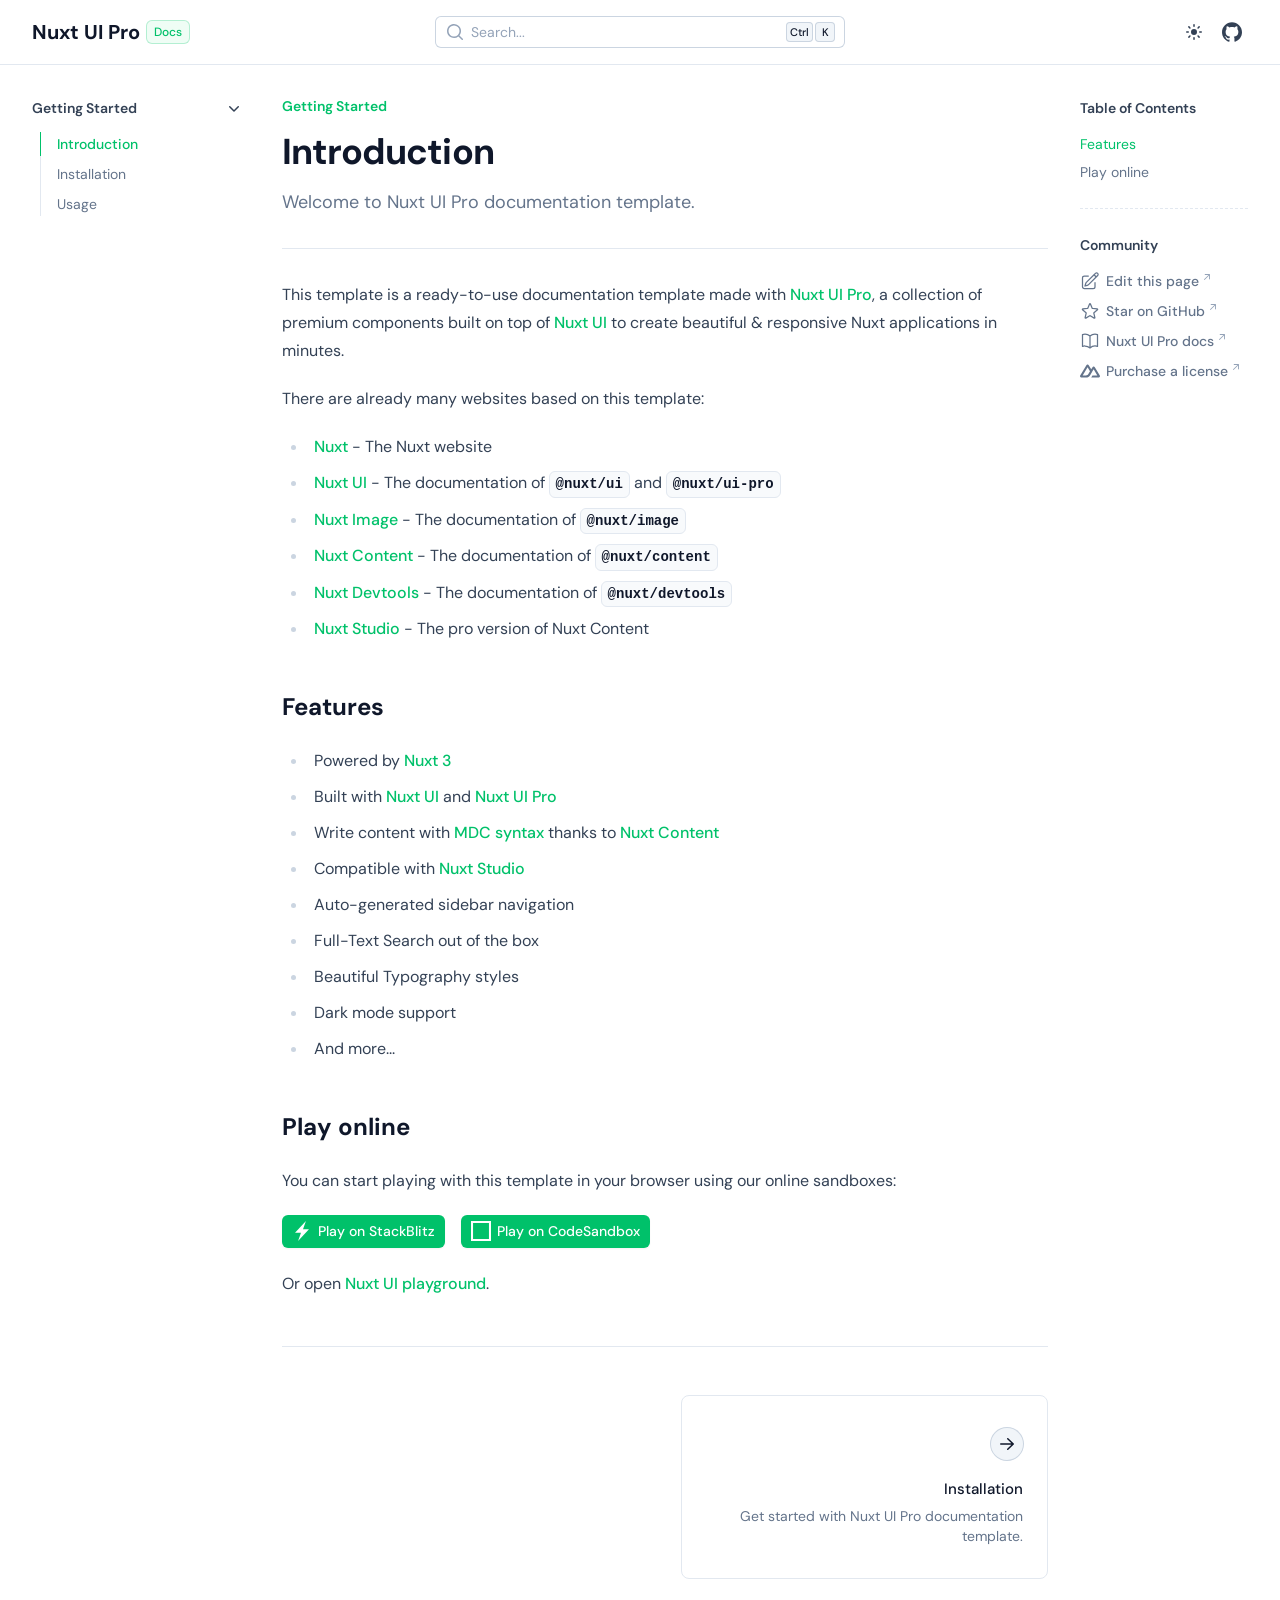
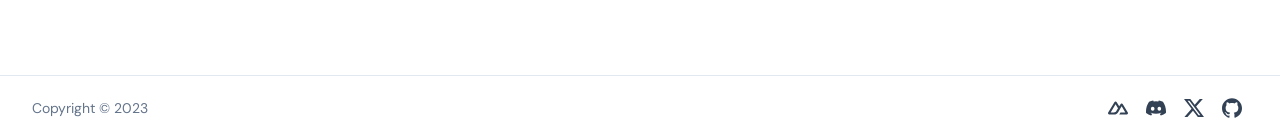
==== getting-started/index.html @ d26e4f0a "Deploying to gh-pages from @ larbish/docs-local@222eddff43da9305631daef11e10b69a004bb7f0 🚀" ====
<!DOCTYPE html>
<html  lang="en">
<head><meta charset="utf-8">
<meta name="viewport" content="width=device-width, initial-scale=1">
<style id="nuxt-ui-colors">:root {
--color-primary-50: 239 253 245;
--color-primary-100: 217 251 232;
--color-primary-200: 179 245 209;
--color-primary-300: 117 237 174;
--color-primary-400: 0 220 130;
--color-primary-500: 0 193 106;
--color-primary-600: 0 161 85;
--color-primary-700: 0 127 69;
--color-primary-800: 1 101 56;
--color-primary-900: 10 83 49;
--color-primary-950: 5 46 22;
--color-primary-DEFAULT: var(--color-primary-500);

--color-gray-50: 248 250 252;
--color-gray-100: 241 245 249;
--color-gray-200: 226 232 240;
--color-gray-300: 203 213 225;
--color-gray-400: 148 163 184;
--color-gray-500: 100 116 139;
--color-gray-600: 71 85 105;
--color-gray-700: 51 65 85;
--color-gray-800: 30 41 59;
--color-gray-900: 15 23 42;
--color-gray-950: 2 6 23;
}

.dark {
  --color-primary-DEFAULT: var(--color-primary-400);
}
</style>
<style id="nuxt-ui-variables">:root {
  --header-height: 4rem;

  --ui-background: 255 255 255;
--ui-foreground: var(--color-gray-700);
}

.dark {
  --ui-background: var(--color-gray-900);
--ui-foreground: var(--color-gray-200);
}</style>
<title>Introduction - Nuxt UI Pro - Docs template</title>
<meta property="og:image" content="http://localhost/getting-started/__og_image__/og.png">
<meta property="og:image:width" content="1200">
<meta property="og:image:height" content="630">
<meta property="og:image:type" content="image/png">
<meta name="twitter:card" content="summary_large_image">
<meta name="twitter:image:src" content="http://localhost/getting-started/__og_image__/og.png">
<meta name="twitter:image:width" content="1200">
<meta name="twitter:image:height" content="630">
<style>@font-face { font-family: "DM Sans fallback"; src: local("BlinkMacSystemFont"); size-adjust: 112.8589%; ascent-override: 87.8974%; descent-override: 27.4679%; line-gap-override: 0%; } @font-face { font-family: "DM Sans fallback"; src: local("Segoe UI"); size-adjust: 104.8865%; ascent-override: 94.5784%; descent-override: 29.5557%; line-gap-override: 0%; } @font-face { font-family: "DM Sans fallback"; src: local("Roboto"); size-adjust: 105.0024%; ascent-override: 94.474%; descent-override: 29.5231%; line-gap-override: 0%; } @font-face { font-family: "DM Sans fallback"; src: local("Helvetica Neue"); size-adjust: 103.8031%; ascent-override: 95.5655%; descent-override: 29.8642%; line-gap-override: 0%; } @font-face { font-family: "DM Sans fallback"; src: local("Arial"); size-adjust: 105.1186%; ascent-override: 94.3696%; descent-override: 29.4905%; line-gap-override: 0%; } @font-face { font-family: "DM Sans fallback"; src: local("Noto Sans"); size-adjust: 98.5138%; ascent-override: 100.6966%; descent-override: 31.4677%; line-gap-override: 0%; }  </style>
<link rel="icon" href="/favicon.ico">
<meta property="og:site_name" content="Nuxt UI Pro - Docs template">
<meta property="og:title" content="Introduction - Nuxt UI Pro - Docs template">
<meta name="description" content="Welcome to Nuxt UI Pro documentation template.">
<meta property="og:description" content="Welcome to Nuxt UI Pro documentation template.">
<link rel="preload" as="fetch" crossorigin="anonymous" href="/getting-started/_payload.json">
<style>/*! tailwindcss v3.4.0 | MIT License | https://tailwindcss.com*/*,:after,:before{border-color:rgb(var(--color-gray-200)/1);border-style:solid;border-width:0;box-sizing:border-box}:after,:before{--tw-content:""}:host,html{line-height:1.5;-webkit-text-size-adjust:100%;font-family:DM Sans,DM Sans fallback,ui-sans-serif,system-ui,sans-serif,Apple Color Emoji,Segoe UI Emoji,Segoe UI Symbol,Noto Color Emoji;font-feature-settings:normal;font-variation-settings:normal;tab-size:4;-webkit-tap-highlight-color:transparent}body{line-height:inherit;margin:0}hr{border-top-width:1px;color:inherit;height:0}abbr:where([title]){-webkit-text-decoration:underline dotted;text-decoration:underline dotted}h1,h2,h3,h4,h5,h6{font-size:inherit;font-weight:inherit}a{color:inherit;text-decoration:inherit}b,strong{font-weight:bolder}code,kbd,pre,samp{font-family:ui-monospace,SFMono-Regular,Menlo,Monaco,Consolas,Liberation Mono,Courier New,monospace;font-feature-settings:normal;font-size:1em;font-variation-settings:normal}small{font-size:80%}sub,sup{font-size:75%;line-height:0;position:relative;vertical-align:baseline}sub{bottom:-.25em}sup{top:-.5em}table{border-collapse:collapse;border-color:inherit;text-indent:0}button,input,optgroup,select,textarea{color:inherit;font-family:inherit;font-feature-settings:inherit;font-size:100%;font-variation-settings:inherit;font-weight:inherit;line-height:inherit;margin:0;padding:0}button,select{text-transform:none}[type=button],[type=reset],[type=submit],button{-webkit-appearance:button;background-color:transparent;background-image:none}:-moz-focusring{outline:auto}:-moz-ui-invalid{box-shadow:none}progress{vertical-align:baseline}::-webkit-inner-spin-button,::-webkit-outer-spin-button{height:auto}[type=search]{-webkit-appearance:textfield;outline-offset:-2px}::-webkit-search-decoration{-webkit-appearance:none}::-webkit-file-upload-button{-webkit-appearance:button;font:inherit}summary{display:list-item}blockquote,dd,dl,figure,h1,h2,h3,h4,h5,h6,hr,p,pre{margin:0}fieldset{margin:0}fieldset,legend{padding:0}menu,ol,ul{list-style:none;margin:0;padding:0}dialog{padding:0}textarea{resize:vertical}input::placeholder,textarea::placeholder{color:rgb(var(--color-gray-400)/1);opacity:1}[role=button],button{cursor:pointer}:disabled{cursor:default}audio,canvas,embed,iframe,img,object,svg,video{display:block;vertical-align:middle}img,video{height:auto;max-width:100%}[hidden]{display:none}*,:after,:before{--tw-border-spacing-x:0;--tw-border-spacing-y:0;--tw-translate-x:0;--tw-translate-y:0;--tw-rotate:0;--tw-skew-x:0;--tw-skew-y:0;--tw-scale-x:1;--tw-scale-y:1;--tw-pan-x: ;--tw-pan-y: ;--tw-pinch-zoom: ;--tw-scroll-snap-strictness:proximity;--tw-gradient-from-position: ;--tw-gradient-via-position: ;--tw-gradient-to-position: ;--tw-ordinal: ;--tw-slashed-zero: ;--tw-numeric-figure: ;--tw-numeric-spacing: ;--tw-numeric-fraction: ;--tw-ring-inset: ;--tw-ring-offset-width:0px;--tw-ring-offset-color:#fff;--tw-ring-color:rgba(59,130,246,.5);--tw-ring-offset-shadow:0 0 #0000;--tw-ring-shadow:0 0 #0000;--tw-shadow:0 0 #0000;--tw-shadow-colored:0 0 #0000;--tw-blur: ;--tw-brightness: ;--tw-contrast: ;--tw-grayscale: ;--tw-hue-rotate: ;--tw-invert: ;--tw-saturate: ;--tw-sepia: ;--tw-drop-shadow: ;--tw-backdrop-blur: ;--tw-backdrop-brightness: ;--tw-backdrop-contrast: ;--tw-backdrop-grayscale: ;--tw-backdrop-hue-rotate: ;--tw-backdrop-invert: ;--tw-backdrop-opacity: ;--tw-backdrop-saturate: ;--tw-backdrop-sepia: }::backdrop{--tw-border-spacing-x:0;--tw-border-spacing-y:0;--tw-translate-x:0;--tw-translate-y:0;--tw-rotate:0;--tw-skew-x:0;--tw-skew-y:0;--tw-scale-x:1;--tw-scale-y:1;--tw-pan-x: ;--tw-pan-y: ;--tw-pinch-zoom: ;--tw-scroll-snap-strictness:proximity;--tw-gradient-from-position: ;--tw-gradient-via-position: ;--tw-gradient-to-position: ;--tw-ordinal: ;--tw-slashed-zero: ;--tw-numeric-figure: ;--tw-numeric-spacing: ;--tw-numeric-fraction: ;--tw-ring-inset: ;--tw-ring-offset-width:0px;--tw-ring-offset-color:#fff;--tw-ring-color:rgba(59,130,246,.5);--tw-ring-offset-shadow:0 0 #0000;--tw-ring-shadow:0 0 #0000;--tw-shadow:0 0 #0000;--tw-shadow-colored:0 0 #0000;--tw-blur: ;--tw-brightness: ;--tw-contrast: ;--tw-grayscale: ;--tw-hue-rotate: ;--tw-invert: ;--tw-saturate: ;--tw-sepia: ;--tw-drop-shadow: ;--tw-backdrop-blur: ;--tw-backdrop-brightness: ;--tw-backdrop-contrast: ;--tw-backdrop-grayscale: ;--tw-backdrop-hue-rotate: ;--tw-backdrop-invert: ;--tw-backdrop-opacity: ;--tw-backdrop-saturate: ;--tw-backdrop-sepia: }.container{width:100%}@media (min-width:640px){.container{max-width:640px}}@media (min-width:768px){.container{max-width:768px}}@media (min-width:1024px){.container{max-width:1024px}}@media (min-width:1280px){.container{max-width:1280px}}@media (min-width:1536px){.container{max-width:1536px}}.form-input,.form-multiselect,.form-select,.form-textarea{-webkit-appearance:none;appearance:none;background-color:#fff;border-color:rgb(var(--color-gray-500)/var(--tw-border-opacity,1));border-radius:0;border-width:1px;font-size:1rem;line-height:1.5rem;padding:.5rem .75rem;--tw-shadow:0 0 #0000}.form-input:focus,.form-multiselect:focus,.form-select:focus,.form-textarea:focus{outline:2px solid transparent;outline-offset:2px;--tw-ring-inset:var(--tw-empty,/*!*/ /*!*/);--tw-ring-offset-width:0px;--tw-ring-offset-color:#fff;--tw-ring-color:#2563eb;--tw-ring-offset-shadow:var(--tw-ring-inset) 0 0 0 var(--tw-ring-offset-width) var(--tw-ring-offset-color);--tw-ring-shadow:var(--tw-ring-inset) 0 0 0 calc(1px + var(--tw-ring-offset-width)) var(--tw-ring-color);border-color:#2563eb;box-shadow:/*!*/ /*!*/ 0 0 0 0 #fff,/*!*/ /*!*/ 0 0 0 1px #2563eb,var(--tw-shadow);box-shadow:var(--tw-ring-offset-shadow),var(--tw-ring-shadow),var(--tw-shadow)}.form-input::placeholder,.form-textarea::placeholder{color:rgb(var(--color-gray-500)/1);color:rgb(var(--color-gray-500)/var(--tw-text-opacity,1));opacity:1}.form-input::-webkit-datetime-edit-fields-wrapper{padding:0}.form-input::-webkit-date-and-time-value{min-height:1.5em;text-align:inherit}.form-input::-webkit-datetime-edit{display:inline-flex}.form-input::-webkit-datetime-edit,.form-input::-webkit-datetime-edit-day-field,.form-input::-webkit-datetime-edit-hour-field,.form-input::-webkit-datetime-edit-meridiem-field,.form-input::-webkit-datetime-edit-millisecond-field,.form-input::-webkit-datetime-edit-minute-field,.form-input::-webkit-datetime-edit-month-field,.form-input::-webkit-datetime-edit-second-field,.form-input::-webkit-datetime-edit-year-field{padding-bottom:0;padding-top:0}.form-select{background-image:url("data:image/svg+xml;charset=utf-8,%3Csvg xmlns='http://www.w3.org/2000/svg' fill='none' viewBox='0 0 20 20'%3E%3Cpath stroke='rgb(var(--color-gray-500) / var(--tw-stroke-opacity, 1))' stroke-linecap='round' stroke-linejoin='round' stroke-width='1.5' d='m6 8 4 4 4-4'/%3E%3C/svg%3E");background-position:right .5rem center;background-repeat:no-repeat;background-size:1.5em 1.5em;padding-right:2.5rem;-webkit-print-color-adjust:exact;print-color-adjust:exact}.form-select:where([size]:not([size="1"])){background-image:none;background-position:0 0;background-repeat:unset;background-size:initial;padding-right:.75rem;-webkit-print-color-adjust:unset;print-color-adjust:unset}.form-checkbox,.form-radio{-webkit-appearance:none;appearance:none;background-color:#fff;background-origin:border-box;border-color:rgb(var(--color-gray-500)/var(--tw-border-opacity,1));border-width:1px;color:#2563eb;display:inline-block;flex-shrink:0;height:1rem;padding:0;-webkit-print-color-adjust:exact;print-color-adjust:exact;-webkit-user-select:none;user-select:none;vertical-align:middle;width:1rem;--tw-shadow:0 0 #0000}.form-checkbox{border-radius:0}.form-radio{border-radius:100%}.form-checkbox:focus,.form-radio:focus{outline:2px solid transparent;outline-offset:2px;--tw-ring-inset:var(--tw-empty,/*!*/ /*!*/);--tw-ring-offset-width:2px;--tw-ring-offset-color:#fff;--tw-ring-color:#2563eb;--tw-ring-offset-shadow:var(--tw-ring-inset) 0 0 0 var(--tw-ring-offset-width) var(--tw-ring-offset-color);--tw-ring-shadow:var(--tw-ring-inset) 0 0 0 calc(2px + var(--tw-ring-offset-width)) var(--tw-ring-color);box-shadow:/*!*/ /*!*/ 0 0 0 2px #fff,/*!*/ /*!*/ 0 0 0 4px #2563eb,var(--tw-shadow);box-shadow:var(--tw-ring-offset-shadow),var(--tw-ring-shadow),var(--tw-shadow)}.form-checkbox:checked,.form-radio:checked{background-color:currentColor;background-position:50%;background-repeat:no-repeat;background-size:100% 100%;border-color:transparent}.form-checkbox:checked{background-image:url("data:image/svg+xml;charset=utf-8,%3Csvg xmlns='http://www.w3.org/2000/svg' fill='%23fff' viewBox='0 0 16 16'%3E%3Cpath d='M12.207 4.793a1 1 0 0 1 0 1.414l-5 5a1 1 0 0 1-1.414 0l-2-2a1 1 0 0 1 1.414-1.414L6.5 9.086l4.293-4.293a1 1 0 0 1 1.414 0'/%3E%3C/svg%3E")}@media (forced-colors:active) {.form-checkbox:checked{-webkit-appearance:auto;appearance:auto}}.form-radio:checked{background-image:url("data:image/svg+xml;charset=utf-8,%3Csvg xmlns='http://www.w3.org/2000/svg' fill='%23fff' viewBox='0 0 16 16'%3E%3Ccircle cx='8' cy='8' r='3'/%3E%3C/svg%3E")}@media (forced-colors:active) {.form-radio:checked{-webkit-appearance:auto;appearance:auto}}.form-checkbox:checked:focus,.form-checkbox:checked:hover,.form-radio:checked:focus,.form-radio:checked:hover{background-color:currentColor;border-color:transparent}.form-checkbox:indeterminate{background-color:currentColor;background-image:url("data:image/svg+xml;charset=utf-8,%3Csvg xmlns='http://www.w3.org/2000/svg' fill='none' viewBox='0 0 16 16'%3E%3Cpath stroke='%23fff' stroke-linecap='round' stroke-linejoin='round' stroke-width='2' d='M4 8h8'/%3E%3C/svg%3E");background-position:50%;background-repeat:no-repeat;background-size:100% 100%;border-color:transparent}@media (forced-colors:active) {.form-checkbox:indeterminate{-webkit-appearance:auto;appearance:auto}}.form-checkbox:indeterminate:focus,.form-checkbox:indeterminate:hover{background-color:currentColor;border-color:transparent}.prose{color:var(--tw-prose-body);max-width:65ch}.prose :where(p):not(:where([class~=not-prose],[class~=not-prose] *)){margin-bottom:1.25em;margin-top:1.25em}.prose :where([class~=lead]):not(:where([class~=not-prose],[class~=not-prose] *)){color:var(--tw-prose-lead);font-size:1.25em;line-height:1.6;margin-bottom:1.2em;margin-top:1.2em}.prose :where(a):not(:where([class~=not-prose],[class~=not-prose] *)){border-bottom:1px solid transparent;color:var(--tw-prose-links);font-weight:500;text-decoration:none}.prose :where(strong):not(:where([class~=not-prose],[class~=not-prose] *)){color:var(--tw-prose-bold);font-weight:600}.prose :where(a strong):not(:where([class~=not-prose],[class~=not-prose] *)){color:inherit}.prose :where(blockquote strong):not(:where([class~=not-prose],[class~=not-prose] *)){color:inherit}.prose :where(thead th strong):not(:where([class~=not-prose],[class~=not-prose] *)){color:inherit}.prose :where(ol):not(:where([class~=not-prose],[class~=not-prose] *)){list-style-type:decimal;margin-bottom:1.25em;margin-top:1.25em;padding-left:1.625em}.prose :where(ol[type=A]):not(:where([class~=not-prose],[class~=not-prose] *)){list-style-type:upper-alpha}.prose :where(ol[type=a]):not(:where([class~=not-prose],[class~=not-prose] *)){list-style-type:lower-alpha}.prose :where(ol[type=A s]):not(:where([class~=not-prose],[class~=not-prose] *)){list-style-type:upper-alpha}.prose :where(ol[type=a s]):not(:where([class~=not-prose],[class~=not-prose] *)){list-style-type:lower-alpha}.prose :where(ol[type=I]):not(:where([class~=not-prose],[class~=not-prose] *)){list-style-type:upper-roman}.prose :where(ol[type=i]):not(:where([class~=not-prose],[class~=not-prose] *)){list-style-type:lower-roman}.prose :where(ol[type=I s]):not(:where([class~=not-prose],[class~=not-prose] *)){list-style-type:upper-roman}.prose :where(ol[type=i s]):not(:where([class~=not-prose],[class~=not-prose] *)){list-style-type:lower-roman}.prose :where(ol[type="1"]):not(:where([class~=not-prose],[class~=not-prose] *)){list-style-type:decimal}.prose :where(ul):not(:where([class~=not-prose],[class~=not-prose] *)){list-style-type:disc;margin-bottom:1.25em;margin-top:1.25em;padding-left:1.625em}.prose :where(ol>li):not(:where([class~=not-prose],[class~=not-prose] *))::marker{color:var(--tw-prose-counters);font-weight:400}.prose :where(ul>li):not(:where([class~=not-prose],[class~=not-prose] *))::marker{color:var(--tw-prose-bullets)}.prose :where(dt):not(:where([class~=not-prose],[class~=not-prose] *)){color:var(--tw-prose-headings);font-weight:600;margin-top:1.25em}.prose :where(hr):not(:where([class~=not-prose],[class~=not-prose] *)){border-color:var(--tw-prose-hr);border-top-width:1px;margin-bottom:3em;margin-top:3em}.prose :where(blockquote):not(:where([class~=not-prose],[class~=not-prose] *)){border-left-color:var(--tw-prose-quote-borders);border-left-width:.25rem;color:var(--tw-prose-quotes);font-style:italic;font-weight:500;margin-bottom:1.6em;margin-top:1.6em;padding-left:1em;quotes:"\201C""\201D""\2018""\2019"}.prose :where(h1):not(:where([class~=not-prose],[class~=not-prose] *)){color:var(--tw-prose-headings);font-size:2.25em;font-weight:800;line-height:1.1111111;margin-bottom:.8888889em;margin-top:0}.prose :where(h1 strong):not(:where([class~=not-prose],[class~=not-prose] *)){color:inherit;font-weight:900}.prose :where(h2):not(:where([class~=not-prose],[class~=not-prose] *)){color:var(--tw-prose-headings);font-size:1.5em;font-weight:700;line-height:1.3333333;margin-bottom:1em;margin-top:2em}.prose :where(h2 strong):not(:where([class~=not-prose],[class~=not-prose] *)){color:inherit;font-weight:800}.prose :where(h3):not(:where([class~=not-prose],[class~=not-prose] *)){color:var(--tw-prose-headings);font-size:1.25em;font-weight:600;line-height:1.6;margin-bottom:.6em;margin-top:1.6em}.prose :where(h3 strong):not(:where([class~=not-prose],[class~=not-prose] *)){color:inherit;font-weight:700}.prose :where(h4):not(:where([class~=not-prose],[class~=not-prose] *)){color:var(--tw-prose-headings);font-weight:600;line-height:1.5;margin-bottom:.5em;margin-top:1.5em}.prose :where(h4 strong):not(:where([class~=not-prose],[class~=not-prose] *)){color:inherit;font-weight:700}.prose :where(img):not(:where([class~=not-prose],[class~=not-prose] *)){margin-bottom:2em;margin-top:2em}.prose :where(picture):not(:where([class~=not-prose],[class~=not-prose] *)){display:block;margin-bottom:2em;margin-top:2em}.prose :where(kbd):not(:where([class~=not-prose],[class~=not-prose] *)){border-radius:.3125rem;box-shadow:0 0 0 1px rgb(var(--tw-prose-kbd-shadows)/10%),0 3px 0 rgb(var(--tw-prose-kbd-shadows)/10%);color:var(--tw-prose-kbd);font-family:inherit;font-size:.875em;font-weight:500;padding:.1875em .375em}.prose :where(code):not(:where([class~=not-prose],[class~=not-prose] *)){background-color:var(--tw-prose-pre-bg);border:1px solid var(--tw-prose-pre-border);border-radius:.375rem;color:var(--tw-prose-code);display:inline-block;font-size:.875em;font-weight:600;padding:0 .375rem}.prose :where(a code):not(:where([class~=not-prose],[class~=not-prose] *)){border:1px dashed var(--tw-prose-pre-border);color:var(--tw-prose-code)}.prose :where(h1 code):not(:where([class~=not-prose],[class~=not-prose] *)){color:inherit}.prose :where(h2 code):not(:where([class~=not-prose],[class~=not-prose] *)){color:inherit;font-size:.875em}.prose :where(h3 code):not(:where([class~=not-prose],[class~=not-prose] *)){color:inherit;font-size:.9em}.prose :where(h4 code):not(:where([class~=not-prose],[class~=not-prose] *)){color:inherit}.prose :where(blockquote code):not(:where([class~=not-prose],[class~=not-prose] *)){color:inherit}.prose :where(thead th code):not(:where([class~=not-prose],[class~=not-prose] *)){color:inherit}.prose :where(pre):not(:where([class~=not-prose],[class~=not-prose] *)){background-color:var(--tw-prose-pre-bg)!important;border:1px solid var(--tw-prose-pre-border);border-radius:.375rem;color:var(--tw-prose-pre-code)!important;font-size:.875em;font-weight:400;line-height:1.7142857;margin-bottom:1.7142857em;margin-top:1.7142857em;overflow-x:auto;padding:.8571429em 1.1428571em;white-space:pre-wrap;word-break:break-word}.prose :where(pre code):not(:where([class~=not-prose],[class~=not-prose] *)){background-color:transparent;border-radius:0;border-width:0;color:inherit;font-family:inherit;font-size:inherit;font-weight:inherit;line-height:inherit;padding:0}.prose :where(pre code):not(:where([class~=not-prose],[class~=not-prose] *)):before{content:none}.prose :where(pre code):not(:where([class~=not-prose],[class~=not-prose] *)):after{content:none}.prose :where(table):not(:where([class~=not-prose],[class~=not-prose] *)){display:block;font-size:.875em;line-height:1.7142857;margin-bottom:2em;margin-top:2em;overflow-x:auto;table-layout:auto;text-align:left;width:100%}.prose :where(thead):not(:where([class~=not-prose],[class~=not-prose] *)){border-bottom-color:var(--tw-prose-th-borders);border-bottom-width:1px}.prose :where(thead th):not(:where([class~=not-prose],[class~=not-prose] *)){color:var(--tw-prose-headings);font-weight:600;padding-bottom:.5714286em;padding-left:.5714286em;padding-right:.5714286em;vertical-align:bottom}.prose :where(tbody tr):not(:where([class~=not-prose],[class~=not-prose] *)){border-bottom-color:var(--tw-prose-td-borders);border-bottom-width:1px}.prose :where(tbody tr:last-child):not(:where([class~=not-prose],[class~=not-prose] *)){border-bottom-width:0}.prose :where(tbody td):not(:where([class~=not-prose],[class~=not-prose] *)){vertical-align:baseline}.prose :where(tfoot):not(:where([class~=not-prose],[class~=not-prose] *)){border-top-color:var(--tw-prose-th-borders);border-top-width:1px}.prose :where(tfoot td):not(:where([class~=not-prose],[class~=not-prose] *)){vertical-align:top}.prose :where(figure>*):not(:where([class~=not-prose],[class~=not-prose] *)){margin-bottom:0;margin-top:0}.prose :where(figcaption):not(:where([class~=not-prose],[class~=not-prose] *)){color:var(--tw-prose-captions);font-size:.875em;line-height:1.4285714;margin-top:.8571429em}.prose{--tw-prose-body:#374151;--tw-prose-headings:#111827;--tw-prose-lead:#4b5563;--tw-prose-links:#111827;--tw-prose-bold:#111827;--tw-prose-counters:#6b7280;--tw-prose-bullets:#d1d5db;--tw-prose-hr:#e5e7eb;--tw-prose-quotes:#111827;--tw-prose-quote-borders:#e5e7eb;--tw-prose-captions:#6b7280;--tw-prose-kbd:#111827;--tw-prose-kbd-shadows:17 24 39;--tw-prose-code:#111827;--tw-prose-pre-code:#e5e7eb;--tw-prose-pre-bg:#1f2937;--tw-prose-th-borders:#d1d5db;--tw-prose-td-borders:#e5e7eb;--tw-prose-invert-body:#d1d5db;--tw-prose-invert-headings:#fff;--tw-prose-invert-lead:#9ca3af;--tw-prose-invert-links:#fff;--tw-prose-invert-bold:#fff;--tw-prose-invert-counters:#9ca3af;--tw-prose-invert-bullets:#4b5563;--tw-prose-invert-hr:#374151;--tw-prose-invert-quotes:#f3f4f6;--tw-prose-invert-quote-borders:#374151;--tw-prose-invert-captions:#9ca3af;--tw-prose-invert-kbd:#fff;--tw-prose-invert-kbd-shadows:255 255 255;--tw-prose-invert-code:#fff;--tw-prose-invert-pre-code:#d1d5db;--tw-prose-invert-pre-bg:rgba(0,0,0,.5);--tw-prose-invert-th-borders:#4b5563;--tw-prose-invert-td-borders:#374151;font-size:1rem;line-height:1.75}.prose :where(picture>img):not(:where([class~=not-prose],[class~=not-prose] *)){margin-bottom:0;margin-top:0}.prose :where(video):not(:where([class~=not-prose],[class~=not-prose] *)){margin-bottom:2em;margin-top:2em}.prose :where(li):not(:where([class~=not-prose],[class~=not-prose] *)){margin-bottom:.5em;margin-top:.5em}.prose :where(ol>li):not(:where([class~=not-prose],[class~=not-prose] *)){padding-left:.375em}.prose :where(ul>li):not(:where([class~=not-prose],[class~=not-prose] *)){padding-left:.375em}.prose :where(.prose>ul>li p):not(:where([class~=not-prose],[class~=not-prose] *)){margin-bottom:.75em;margin-top:.75em}.prose :where(.prose>ul>li>:first-child):not(:where([class~=not-prose],[class~=not-prose] *)){margin-top:1.25em}.prose :where(.prose>ul>li>:last-child):not(:where([class~=not-prose],[class~=not-prose] *)){margin-bottom:1.25em}.prose :where(.prose>ol>li>:first-child):not(:where([class~=not-prose],[class~=not-prose] *)){margin-top:1.25em}.prose :where(.prose>ol>li>:last-child):not(:where([class~=not-prose],[class~=not-prose] *)){margin-bottom:1.25em}.prose :where(ul ul,ul ol,ol ul,ol ol):not(:where([class~=not-prose],[class~=not-prose] *)){margin-bottom:.75em;margin-top:.75em}.prose :where(dl):not(:where([class~=not-prose],[class~=not-prose] *)){margin-bottom:1.25em;margin-top:1.25em}.prose :where(dd):not(:where([class~=not-prose],[class~=not-prose] *)){margin-top:.5em;padding-left:1.625em}.prose :where(hr+*):not(:where([class~=not-prose],[class~=not-prose] *)){margin-top:0}.prose :where(h2+*):not(:where([class~=not-prose],[class~=not-prose] *)){margin-top:0}.prose :where(h3+*):not(:where([class~=not-prose],[class~=not-prose] *)){margin-top:0}.prose :where(h4+*):not(:where([class~=not-prose],[class~=not-prose] *)){margin-top:0}.prose :where(thead th:first-child):not(:where([class~=not-prose],[class~=not-prose] *)){padding-left:0}.prose :where(thead th:last-child):not(:where([class~=not-prose],[class~=not-prose] *)){padding-right:0}.prose :where(tbody td,tfoot td):not(:where([class~=not-prose],[class~=not-prose] *)){padding:.5714286em}.prose :where(tbody td:first-child,tfoot td:first-child):not(:where([class~=not-prose],[class~=not-prose] *)){padding-left:0}.prose :where(tbody td:last-child,tfoot td:last-child):not(:where([class~=not-prose],[class~=not-prose] *)){padding-right:0}.prose :where(figure):not(:where([class~=not-prose],[class~=not-prose] *)){margin-bottom:2em;margin-top:2em}.prose :where(.prose>:first-child):not(:where([class~=not-prose],[class~=not-prose] *)){margin-top:0}.prose :where(.prose>:last-child):not(:where([class~=not-prose],[class~=not-prose] *)){margin-bottom:0}.prose :where(h1,h2,h3,h4):not(:where([class~=not-prose],[class~=not-prose] *)){font-weight:700;scroll-margin-top:var(--scroll-mt)}.prose :where(h1 a,h2 a,h3 a,h4 a):not(:where([class~=not-prose],[class~=not-prose] *)){border-bottom:none!important;color:inherit;font-weight:inherit}.prose :where(a:hover):not(:where([class~=not-prose],[class~=not-prose] *)){border-color:var(--tw-prose-links)}.prose :where(a:has(>code)):not(:where([class~=not-prose],[class~=not-prose] *)){border-color:transparent!important}.prose :where(a:hover code):not(:where([class~=not-prose],[class~=not-prose] *)){border-color:var(--tw-prose-links);color:var(--tw-prose-links)}.prose :where(input[type=checkbox]):not(:where([class~=not-prose],[class~=not-prose] *)){border-color:rgb(var(--color-gray-300));border-radius:.25rem;color:rgb(var(--color-primary-500));height:1rem;margin-bottom:0!important;margin-top:-3.5px!important;width:1rem}.prose :where(input[type=checkbox]):not(:where([class~=not-prose],[class~=not-prose] *)):focus{--tw-ring-offset-width:0}.prose :where(input[type=checkbox]:checked):not(:where([class~=not-prose],[class~=not-prose] *)){border-color:rgb(var(--color-primary-500))}.prose :where(input[type=checkbox]:disabled):not(:where([class~=not-prose],[class~=not-prose] *)){cursor:not-allowed;opacity:.5}.prose :where(ul.contains-task-list):not(:where([class~=not-prose],[class~=not-prose] *)){margin-left:-1.625em}.prose :where(ul ul):not(:where([class~=not-prose],[class~=not-prose] *)){padding-left:1.5rem}.prose :where(ul ol):not(:where([class~=not-prose],[class~=not-prose] *)){padding-left:1.5rem}.prose :where(ul>li.task-list-item):not(:where([class~=not-prose],[class~=not-prose] *)){padding-left:0!important}.prose :where(ul>li.task-list-item input):not(:where([class~=not-prose],[class~=not-prose] *)){margin-right:7px}.prose :where(ul>li.task-list-item>ul.contains-task-list):not(:where([class~=not-prose],[class~=not-prose] *)){margin-left:0}.prose :where(ul>li.task-list-item a):not(:where([class~=not-prose],[class~=not-prose] *)){margin-bottom:0}.prose :where(ul>li.task-list-item):not(:where([class~=not-prose],[class~=not-prose] *))::marker{content:none}.prose :where(ul>li>p):not(:where([class~=not-prose],[class~=not-prose] *)){margin:0}.prose :where(ul>li>span.issue-badge,p>span.issue-badge):not(:where([class~=not-prose],[class~=not-prose] *)){margin:0!important;vertical-align:text-top}.prose :where(ul>li>button):not(:where([class~=not-prose],[class~=not-prose] *)){vertical-align:baseline!important}.prose :where(table code):not(:where([class~=not-prose],[class~=not-prose] *)){display:inline-flex}.prose-primary{--tw-prose-body:rgb(var(--color-gray-700));--tw-prose-headings:rgb(var(--color-gray-900));--tw-prose-lead:rgb(var(--color-gray-600));--tw-prose-links:rgb(var(--color-primary-500));--tw-prose-bold:rgb(var(--color-gray-900));--tw-prose-counters:rgb(var(--color-gray-500));--tw-prose-bullets:rgb(var(--color-gray-300));--tw-prose-hr:rgb(var(--color-gray-200));--tw-prose-quotes:rgb(var(--color-gray-900));--tw-prose-quote-borders:rgb(var(--color-gray-200));--tw-prose-captions:rgb(var(--color-gray-500));--tw-prose-code:rgb(var(--color-gray-900));--tw-prose-pre-code:rgb(var(--color-gray-900));--tw-prose-pre-bg:rgb(var(--color-gray-50));--tw-prose-pre-border:rgb(var(--color-gray-200));--tw-prose-th-borders:rgb(var(--color-gray-300));--tw-prose-td-borders:rgb(var(--color-gray-200));--tw-prose-invert-body:rgb(var(--color-gray-200));--tw-prose-invert-headings:#fff;--tw-prose-invert-lead:rgb(var(--color-gray-400));--tw-prose-invert-links:rgb(var(--color-primary-400));--tw-prose-invert-bold:#fff;--tw-prose-invert-counters:rgb(var(--color-gray-400));--tw-prose-invert-bullets:rgb(var(--color-gray-600));--tw-prose-invert-hr:rgb(var(--color-gray-800));--tw-prose-invert-quotes:rgb(var(--color-gray-100));--tw-prose-invert-quote-borders:rgb(var(--color-gray-700));--tw-prose-invert-captions:rgb(var(--color-gray-400));--tw-prose-invert-code:#fff;--tw-prose-invert-pre-code:#fff;--tw-prose-invert-pre-bg:rgb(var(--color-gray-800));--tw-prose-invert-pre-border:rgb(var(--color-gray-700));--tw-prose-invert-th-borders:rgb(var(--color-gray-700));--tw-prose-invert-td-borders:rgb(var(--color-gray-800))}.i-heroicons-arrow-left-20-solid{-webkit-mask-image:url("data:image/svg+xml;charset=utf-8,%3Csvg xmlns='http://www.w3.org/2000/svg' width='20' height='20'%3E%3Cpath fill-rule='evenodd' d='M17 10a.75.75 0 0 1-.75.75H5.612l4.158 3.96a.75.75 0 1 1-1.04 1.08l-5.5-5.25a.75.75 0 0 1 0-1.08l5.5-5.25a.75.75 0 1 1 1.04 1.08L5.612 9.25H16.25A.75.75 0 0 1 17 10' clip-rule='evenodd'/%3E%3C/svg%3E");-webkit-mask-image:var(--svg);mask-image:url("data:image/svg+xml;charset=utf-8,%3Csvg xmlns='http://www.w3.org/2000/svg' width='20' height='20'%3E%3Cpath fill-rule='evenodd' d='M17 10a.75.75 0 0 1-.75.75H5.612l4.158 3.96a.75.75 0 1 1-1.04 1.08l-5.5-5.25a.75.75 0 0 1 0-1.08l5.5-5.25a.75.75 0 1 1 1.04 1.08L5.612 9.25H16.25A.75.75 0 0 1 17 10' clip-rule='evenodd'/%3E%3C/svg%3E");mask-image:var(--svg);--svg:url("data:image/svg+xml;charset=utf-8,%3Csvg xmlns='http://www.w3.org/2000/svg' width='20' height='20'%3E%3Cpath fill-rule='evenodd' d='M17 10a.75.75 0 0 1-.75.75H5.612l4.158 3.96a.75.75 0 1 1-1.04 1.08l-5.5-5.25a.75.75 0 0 1 0-1.08l5.5-5.25a.75.75 0 1 1 1.04 1.08L5.612 9.25H16.25A.75.75 0 0 1 17 10' clip-rule='evenodd'/%3E%3C/svg%3E")}.i-heroicons-arrow-left-20-solid,.i-heroicons-arrow-path-20-solid{background-color:currentColor;display:inline-block;height:1em;-webkit-mask-repeat:no-repeat;mask-repeat:no-repeat;-webkit-mask-size:100% 100%;mask-size:100% 100%;width:1em}.i-heroicons-arrow-path-20-solid{-webkit-mask-image:url("data:image/svg+xml;charset=utf-8,%3Csvg xmlns='http://www.w3.org/2000/svg' width='20' height='20'%3E%3Cpath fill-rule='evenodd' d='M15.312 11.424a5.5 5.5 0 0 1-9.201 2.466l-.312-.311h2.433a.75.75 0 0 0 0-1.5H3.989a.75.75 0 0 0-.75.75v4.242a.75.75 0 0 0 1.5 0v-2.43l.31.31a7 7 0 0 0 11.712-3.138.75.75 0 0 0-1.449-.39m1.23-3.723a.75.75 0 0 0 .219-.53V2.929a.75.75 0 0 0-1.5 0V5.36l-.31-.31A7 7 0 0 0 3.239 8.188a.75.75 0 1 0 1.448.389A5.5 5.5 0 0 1 13.89 6.11l.311.31h-2.432a.75.75 0 0 0 0 1.5h4.243a.75.75 0 0 0 .53-.219' clip-rule='evenodd'/%3E%3C/svg%3E");-webkit-mask-image:var(--svg);mask-image:url("data:image/svg+xml;charset=utf-8,%3Csvg xmlns='http://www.w3.org/2000/svg' width='20' height='20'%3E%3Cpath fill-rule='evenodd' d='M15.312 11.424a5.5 5.5 0 0 1-9.201 2.466l-.312-.311h2.433a.75.75 0 0 0 0-1.5H3.989a.75.75 0 0 0-.75.75v4.242a.75.75 0 0 0 1.5 0v-2.43l.31.31a7 7 0 0 0 11.712-3.138.75.75 0 0 0-1.449-.39m1.23-3.723a.75.75 0 0 0 .219-.53V2.929a.75.75 0 0 0-1.5 0V5.36l-.31-.31A7 7 0 0 0 3.239 8.188a.75.75 0 1 0 1.448.389A5.5 5.5 0 0 1 13.89 6.11l.311.31h-2.432a.75.75 0 0 0 0 1.5h4.243a.75.75 0 0 0 .53-.219' clip-rule='evenodd'/%3E%3C/svg%3E");mask-image:var(--svg);--svg:url("data:image/svg+xml;charset=utf-8,%3Csvg xmlns='http://www.w3.org/2000/svg' width='20' height='20'%3E%3Cpath fill-rule='evenodd' d='M15.312 11.424a5.5 5.5 0 0 1-9.201 2.466l-.312-.311h2.433a.75.75 0 0 0 0-1.5H3.989a.75.75 0 0 0-.75.75v4.242a.75.75 0 0 0 1.5 0v-2.43l.31.31a7 7 0 0 0 11.712-3.138.75.75 0 0 0-1.449-.39m1.23-3.723a.75.75 0 0 0 .219-.53V2.929a.75.75 0 0 0-1.5 0V5.36l-.31-.31A7 7 0 0 0 3.239 8.188a.75.75 0 1 0 1.448.389A5.5 5.5 0 0 1 13.89 6.11l.311.31h-2.432a.75.75 0 0 0 0 1.5h4.243a.75.75 0 0 0 .53-.219' clip-rule='evenodd'/%3E%3C/svg%3E")}.i-heroicons-arrow-right-20-solid{-webkit-mask-image:url("data:image/svg+xml;charset=utf-8,%3Csvg xmlns='http://www.w3.org/2000/svg' width='20' height='20'%3E%3Cpath fill-rule='evenodd' d='M3 10a.75.75 0 0 1 .75-.75h10.638L10.23 5.29a.75.75 0 1 1 1.04-1.08l5.5 5.25a.75.75 0 0 1 0 1.08l-5.5 5.25a.75.75 0 1 1-1.04-1.08l4.158-3.96H3.75A.75.75 0 0 1 3 10' clip-rule='evenodd'/%3E%3C/svg%3E");-webkit-mask-image:var(--svg);mask-image:url("data:image/svg+xml;charset=utf-8,%3Csvg xmlns='http://www.w3.org/2000/svg' width='20' height='20'%3E%3Cpath fill-rule='evenodd' d='M3 10a.75.75 0 0 1 .75-.75h10.638L10.23 5.29a.75.75 0 1 1 1.04-1.08l5.5 5.25a.75.75 0 0 1 0 1.08l-5.5 5.25a.75.75 0 1 1-1.04-1.08l4.158-3.96H3.75A.75.75 0 0 1 3 10' clip-rule='evenodd'/%3E%3C/svg%3E");mask-image:var(--svg);--svg:url("data:image/svg+xml;charset=utf-8,%3Csvg xmlns='http://www.w3.org/2000/svg' width='20' height='20'%3E%3Cpath fill-rule='evenodd' d='M3 10a.75.75 0 0 1 .75-.75h10.638L10.23 5.29a.75.75 0 1 1 1.04-1.08l5.5 5.25a.75.75 0 0 1 0 1.08l-5.5 5.25a.75.75 0 1 1-1.04-1.08l4.158-3.96H3.75A.75.75 0 0 1 3 10' clip-rule='evenodd'/%3E%3C/svg%3E")}.i-heroicons-arrow-right-20-solid,.i-heroicons-arrow-top-right-on-square-20-solid{background-color:currentColor;display:inline-block;height:1em;-webkit-mask-repeat:no-repeat;mask-repeat:no-repeat;-webkit-mask-size:100% 100%;mask-size:100% 100%;width:1em}.i-heroicons-arrow-top-right-on-square-20-solid{-webkit-mask-image:url("data:image/svg+xml;charset=utf-8,%3Csvg xmlns='http://www.w3.org/2000/svg' width='20' height='20'%3E%3Cg fill-rule='evenodd' clip-rule='evenodd'%3E%3Cpath d='M4.25 5.5a.75.75 0 0 0-.75.75v8.5c0 .414.336.75.75.75h8.5a.75.75 0 0 0 .75-.75v-4a.75.75 0 0 1 1.5 0v4A2.25 2.25 0 0 1 12.75 17h-8.5A2.25 2.25 0 0 1 2 14.75v-8.5A2.25 2.25 0 0 1 4.25 4h5a.75.75 0 0 1 0 1.5z'/%3E%3Cpath d='M6.194 12.753a.75.75 0 0 0 1.06.053L16.5 4.44v2.81a.75.75 0 0 0 1.5 0v-4.5a.75.75 0 0 0-.75-.75h-4.5a.75.75 0 0 0 0 1.5h2.553l-9.056 8.194a.75.75 0 0 0-.053 1.06'/%3E%3C/g%3E%3C/svg%3E");-webkit-mask-image:var(--svg);mask-image:url("data:image/svg+xml;charset=utf-8,%3Csvg xmlns='http://www.w3.org/2000/svg' width='20' height='20'%3E%3Cg fill-rule='evenodd' clip-rule='evenodd'%3E%3Cpath d='M4.25 5.5a.75.75 0 0 0-.75.75v8.5c0 .414.336.75.75.75h8.5a.75.75 0 0 0 .75-.75v-4a.75.75 0 0 1 1.5 0v4A2.25 2.25 0 0 1 12.75 17h-8.5A2.25 2.25 0 0 1 2 14.75v-8.5A2.25 2.25 0 0 1 4.25 4h5a.75.75 0 0 1 0 1.5z'/%3E%3Cpath d='M6.194 12.753a.75.75 0 0 0 1.06.053L16.5 4.44v2.81a.75.75 0 0 0 1.5 0v-4.5a.75.75 0 0 0-.75-.75h-4.5a.75.75 0 0 0 0 1.5h2.553l-9.056 8.194a.75.75 0 0 0-.053 1.06'/%3E%3C/g%3E%3C/svg%3E");mask-image:var(--svg);--svg:url("data:image/svg+xml;charset=utf-8,%3Csvg xmlns='http://www.w3.org/2000/svg' width='20' height='20'%3E%3Cg fill-rule='evenodd' clip-rule='evenodd'%3E%3Cpath d='M4.25 5.5a.75.75 0 0 0-.75.75v8.5c0 .414.336.75.75.75h8.5a.75.75 0 0 0 .75-.75v-4a.75.75 0 0 1 1.5 0v4A2.25 2.25 0 0 1 12.75 17h-8.5A2.25 2.25 0 0 1 2 14.75v-8.5A2.25 2.25 0 0 1 4.25 4h5a.75.75 0 0 1 0 1.5z'/%3E%3Cpath d='M6.194 12.753a.75.75 0 0 0 1.06.053L16.5 4.44v2.81a.75.75 0 0 0 1.5 0v-4.5a.75.75 0 0 0-.75-.75h-4.5a.75.75 0 0 0 0 1.5h2.553l-9.056 8.194a.75.75 0 0 0-.053 1.06'/%3E%3C/g%3E%3C/svg%3E")}.i-heroicons-arrow-up-right-20-solid{-webkit-mask-image:url("data:image/svg+xml;charset=utf-8,%3Csvg xmlns='http://www.w3.org/2000/svg' width='20' height='20'%3E%3Cpath fill-rule='evenodd' d='M5.22 14.78a.75.75 0 0 0 1.06 0l7.22-7.22v5.69a.75.75 0 0 0 1.5 0v-7.5a.75.75 0 0 0-.75-.75h-7.5a.75.75 0 0 0 0 1.5h5.69l-7.22 7.22a.75.75 0 0 0 0 1.06' clip-rule='evenodd'/%3E%3C/svg%3E");-webkit-mask-image:var(--svg);mask-image:url("data:image/svg+xml;charset=utf-8,%3Csvg xmlns='http://www.w3.org/2000/svg' width='20' height='20'%3E%3Cpath fill-rule='evenodd' d='M5.22 14.78a.75.75 0 0 0 1.06 0l7.22-7.22v5.69a.75.75 0 0 0 1.5 0v-7.5a.75.75 0 0 0-.75-.75h-7.5a.75.75 0 0 0 0 1.5h5.69l-7.22 7.22a.75.75 0 0 0 0 1.06' clip-rule='evenodd'/%3E%3C/svg%3E");mask-image:var(--svg);--svg:url("data:image/svg+xml;charset=utf-8,%3Csvg xmlns='http://www.w3.org/2000/svg' width='20' height='20'%3E%3Cpath fill-rule='evenodd' d='M5.22 14.78a.75.75 0 0 0 1.06 0l7.22-7.22v5.69a.75.75 0 0 0 1.5 0v-7.5a.75.75 0 0 0-.75-.75h-7.5a.75.75 0 0 0 0 1.5h5.69l-7.22 7.22a.75.75 0 0 0 0 1.06' clip-rule='evenodd'/%3E%3C/svg%3E")}.i-heroicons-arrow-up-right-20-solid,.i-heroicons-arrows-up-down-20-solid{background-color:currentColor;display:inline-block;height:1em;-webkit-mask-repeat:no-repeat;mask-repeat:no-repeat;-webkit-mask-size:100% 100%;mask-size:100% 100%;width:1em}.i-heroicons-arrows-up-down-20-solid{-webkit-mask-image:url("data:image/svg+xml;charset=utf-8,%3Csvg xmlns='http://www.w3.org/2000/svg' width='20' height='20'%3E%3Cpath fill-rule='evenodd' d='M2.24 6.8a.75.75 0 0 0 1.06-.04l1.95-2.1v8.59a.75.75 0 0 0 1.5 0V4.66l1.95 2.1a.75.75 0 1 0 1.1-1.02l-3.25-3.5a.75.75 0 0 0-1.1 0L2.2 5.74a.75.75 0 0 0 .04 1.06m8 6.4a.75.75 0 0 0-.04 1.06l3.25 3.5a.75.75 0 0 0 1.1 0l3.25-3.5a.75.75 0 1 0-1.1-1.02l-1.95 2.1V6.75a.75.75 0 0 0-1.5 0v8.59l-1.95-2.1a.75.75 0 0 0-1.06-.04' clip-rule='evenodd'/%3E%3C/svg%3E");-webkit-mask-image:var(--svg);mask-image:url("data:image/svg+xml;charset=utf-8,%3Csvg xmlns='http://www.w3.org/2000/svg' width='20' height='20'%3E%3Cpath fill-rule='evenodd' d='M2.24 6.8a.75.75 0 0 0 1.06-.04l1.95-2.1v8.59a.75.75 0 0 0 1.5 0V4.66l1.95 2.1a.75.75 0 1 0 1.1-1.02l-3.25-3.5a.75.75 0 0 0-1.1 0L2.2 5.74a.75.75 0 0 0 .04 1.06m8 6.4a.75.75 0 0 0-.04 1.06l3.25 3.5a.75.75 0 0 0 1.1 0l3.25-3.5a.75.75 0 1 0-1.1-1.02l-1.95 2.1V6.75a.75.75 0 0 0-1.5 0v8.59l-1.95-2.1a.75.75 0 0 0-1.06-.04' clip-rule='evenodd'/%3E%3C/svg%3E");mask-image:var(--svg);--svg:url("data:image/svg+xml;charset=utf-8,%3Csvg xmlns='http://www.w3.org/2000/svg' width='20' height='20'%3E%3Cpath fill-rule='evenodd' d='M2.24 6.8a.75.75 0 0 0 1.06-.04l1.95-2.1v8.59a.75.75 0 0 0 1.5 0V4.66l1.95 2.1a.75.75 0 1 0 1.1-1.02l-3.25-3.5a.75.75 0 0 0-1.1 0L2.2 5.74a.75.75 0 0 0 .04 1.06m8 6.4a.75.75 0 0 0-.04 1.06l3.25 3.5a.75.75 0 0 0 1.1 0l3.25-3.5a.75.75 0 1 0-1.1-1.02l-1.95 2.1V6.75a.75.75 0 0 0-1.5 0v8.59l-1.95-2.1a.75.75 0 0 0-1.06-.04' clip-rule='evenodd'/%3E%3C/svg%3E")}.i-heroicons-bars-3{-webkit-mask-image:url("data:image/svg+xml;charset=utf-8,%3Csvg xmlns='http://www.w3.org/2000/svg' width='24' height='24'%3E%3Cpath fill='none' stroke='%23000' stroke-linecap='round' stroke-linejoin='round' stroke-width='1.5' d='M3.75 6.75h16.5M3.75 12h16.5m-16.5 5.25h16.5'/%3E%3C/svg%3E");-webkit-mask-image:var(--svg);mask-image:url("data:image/svg+xml;charset=utf-8,%3Csvg xmlns='http://www.w3.org/2000/svg' width='24' height='24'%3E%3Cpath fill='none' stroke='%23000' stroke-linecap='round' stroke-linejoin='round' stroke-width='1.5' d='M3.75 6.75h16.5M3.75 12h16.5m-16.5 5.25h16.5'/%3E%3C/svg%3E");mask-image:var(--svg);--svg:url("data:image/svg+xml;charset=utf-8,%3Csvg xmlns='http://www.w3.org/2000/svg' width='24' height='24'%3E%3Cpath fill='none' stroke='%23000' stroke-linecap='round' stroke-linejoin='round' stroke-width='1.5' d='M3.75 6.75h16.5M3.75 12h16.5m-16.5 5.25h16.5'/%3E%3C/svg%3E")}.i-heroicons-bars-3,.i-heroicons-bars-arrow-down-20-solid{background-color:currentColor;display:inline-block;height:1em;-webkit-mask-repeat:no-repeat;mask-repeat:no-repeat;-webkit-mask-size:100% 100%;mask-size:100% 100%;width:1em}.i-heroicons-bars-arrow-down-20-solid{-webkit-mask-image:url("data:image/svg+xml;charset=utf-8,%3Csvg xmlns='http://www.w3.org/2000/svg' width='20' height='20'%3E%3Cpath fill-rule='evenodd' d='M2 3.75A.75.75 0 0 1 2.75 3h11.5a.75.75 0 0 1 0 1.5H2.75A.75.75 0 0 1 2 3.75M2 7.5a.75.75 0 0 1 .75-.75h7.508a.75.75 0 0 1 0 1.5H2.75A.75.75 0 0 1 2 7.5M14 7a.75.75 0 0 1 .75.75v6.59l1.95-2.1a.75.75 0 1 1 1.1 1.02l-3.25 3.5a.75.75 0 0 1-1.1 0l-3.25-3.5a.75.75 0 1 1 1.1-1.02l1.95 2.1V7.75A.75.75 0 0 1 14 7M2 11.25a.75.75 0 0 1 .75-.75h4.562a.75.75 0 0 1 0 1.5H2.75a.75.75 0 0 1-.75-.75' clip-rule='evenodd'/%3E%3C/svg%3E");-webkit-mask-image:var(--svg);mask-image:url("data:image/svg+xml;charset=utf-8,%3Csvg xmlns='http://www.w3.org/2000/svg' width='20' height='20'%3E%3Cpath fill-rule='evenodd' d='M2 3.75A.75.75 0 0 1 2.75 3h11.5a.75.75 0 0 1 0 1.5H2.75A.75.75 0 0 1 2 3.75M2 7.5a.75.75 0 0 1 .75-.75h7.508a.75.75 0 0 1 0 1.5H2.75A.75.75 0 0 1 2 7.5M14 7a.75.75 0 0 1 .75.75v6.59l1.95-2.1a.75.75 0 1 1 1.1 1.02l-3.25 3.5a.75.75 0 0 1-1.1 0l-3.25-3.5a.75.75 0 1 1 1.1-1.02l1.95 2.1V7.75A.75.75 0 0 1 14 7M2 11.25a.75.75 0 0 1 .75-.75h4.562a.75.75 0 0 1 0 1.5H2.75a.75.75 0 0 1-.75-.75' clip-rule='evenodd'/%3E%3C/svg%3E");mask-image:var(--svg);--svg:url("data:image/svg+xml;charset=utf-8,%3Csvg xmlns='http://www.w3.org/2000/svg' width='20' height='20'%3E%3Cpath fill-rule='evenodd' d='M2 3.75A.75.75 0 0 1 2.75 3h11.5a.75.75 0 0 1 0 1.5H2.75A.75.75 0 0 1 2 3.75M2 7.5a.75.75 0 0 1 .75-.75h7.508a.75.75 0 0 1 0 1.5H2.75A.75.75 0 0 1 2 7.5M14 7a.75.75 0 0 1 .75.75v6.59l1.95-2.1a.75.75 0 1 1 1.1 1.02l-3.25 3.5a.75.75 0 0 1-1.1 0l-3.25-3.5a.75.75 0 1 1 1.1-1.02l1.95 2.1V7.75A.75.75 0 0 1 14 7M2 11.25a.75.75 0 0 1 .75-.75h4.562a.75.75 0 0 1 0 1.5H2.75a.75.75 0 0 1-.75-.75' clip-rule='evenodd'/%3E%3C/svg%3E")}.i-heroicons-bars-arrow-up-20-solid{-webkit-mask-image:url("data:image/svg+xml;charset=utf-8,%3Csvg xmlns='http://www.w3.org/2000/svg' width='20' height='20'%3E%3Cpath fill-rule='evenodd' d='M2 3.75A.75.75 0 0 1 2.75 3h11.5a.75.75 0 0 1 0 1.5H2.75A.75.75 0 0 1 2 3.75M2 7.5a.75.75 0 0 1 .75-.75h6.365a.75.75 0 0 1 0 1.5H2.75A.75.75 0 0 1 2 7.5M14 7a.75.75 0 0 1 .55.24l3.25 3.5a.75.75 0 1 1-1.1 1.02l-1.95-2.1v6.59a.75.75 0 0 1-1.5 0V9.66l-1.95 2.1a.75.75 0 1 1-1.1-1.02l3.25-3.5A.75.75 0 0 1 14 7M2 11.25a.75.75 0 0 1 .75-.75H7A.75.75 0 0 1 7 12H2.75a.75.75 0 0 1-.75-.75' clip-rule='evenodd'/%3E%3C/svg%3E");-webkit-mask-image:var(--svg);mask-image:url("data:image/svg+xml;charset=utf-8,%3Csvg xmlns='http://www.w3.org/2000/svg' width='20' height='20'%3E%3Cpath fill-rule='evenodd' d='M2 3.75A.75.75 0 0 1 2.75 3h11.5a.75.75 0 0 1 0 1.5H2.75A.75.75 0 0 1 2 3.75M2 7.5a.75.75 0 0 1 .75-.75h6.365a.75.75 0 0 1 0 1.5H2.75A.75.75 0 0 1 2 7.5M14 7a.75.75 0 0 1 .55.24l3.25 3.5a.75.75 0 1 1-1.1 1.02l-1.95-2.1v6.59a.75.75 0 0 1-1.5 0V9.66l-1.95 2.1a.75.75 0 1 1-1.1-1.02l3.25-3.5A.75.75 0 0 1 14 7M2 11.25a.75.75 0 0 1 .75-.75H7A.75.75 0 0 1 7 12H2.75a.75.75 0 0 1-.75-.75' clip-rule='evenodd'/%3E%3C/svg%3E");mask-image:var(--svg);--svg:url("data:image/svg+xml;charset=utf-8,%3Csvg xmlns='http://www.w3.org/2000/svg' width='20' height='20'%3E%3Cpath fill-rule='evenodd' d='M2 3.75A.75.75 0 0 1 2.75 3h11.5a.75.75 0 0 1 0 1.5H2.75A.75.75 0 0 1 2 3.75M2 7.5a.75.75 0 0 1 .75-.75h6.365a.75.75 0 0 1 0 1.5H2.75A.75.75 0 0 1 2 7.5M14 7a.75.75 0 0 1 .55.24l3.25 3.5a.75.75 0 1 1-1.1 1.02l-1.95-2.1v6.59a.75.75 0 0 1-1.5 0V9.66l-1.95 2.1a.75.75 0 1 1-1.1-1.02l3.25-3.5A.75.75 0 0 1 14 7M2 11.25a.75.75 0 0 1 .75-.75H7A.75.75 0 0 1 7 12H2.75a.75.75 0 0 1-.75-.75' clip-rule='evenodd'/%3E%3C/svg%3E")}.i-heroicons-bars-arrow-up-20-solid,.i-heroicons-book-open{background-color:currentColor;display:inline-block;height:1em;-webkit-mask-repeat:no-repeat;mask-repeat:no-repeat;-webkit-mask-size:100% 100%;mask-size:100% 100%;width:1em}.i-heroicons-book-open{-webkit-mask-image:url("data:image/svg+xml;charset=utf-8,%3Csvg xmlns='http://www.w3.org/2000/svg' width='24' height='24'%3E%3Cpath fill='none' stroke='%23000' stroke-linecap='round' stroke-linejoin='round' stroke-width='1.5' d='M12 6.042A8.97 8.97 0 0 0 6 3.75c-1.052 0-2.062.18-3 .512v14.25A9 9 0 0 1 6 18c2.305 0 4.408.867 6 2.292m0-14.25a8.97 8.97 0 0 1 6-2.292c1.052 0 2.062.18 3 .512v14.25A9 9 0 0 0 18 18a8.97 8.97 0 0 0-6 2.292m0-14.25v14.25'/%3E%3C/svg%3E");-webkit-mask-image:var(--svg);mask-image:url("data:image/svg+xml;charset=utf-8,%3Csvg xmlns='http://www.w3.org/2000/svg' width='24' height='24'%3E%3Cpath fill='none' stroke='%23000' stroke-linecap='round' stroke-linejoin='round' stroke-width='1.5' d='M12 6.042A8.97 8.97 0 0 0 6 3.75c-1.052 0-2.062.18-3 .512v14.25A9 9 0 0 1 6 18c2.305 0 4.408.867 6 2.292m0-14.25a8.97 8.97 0 0 1 6-2.292c1.052 0 2.062.18 3 .512v14.25A9 9 0 0 0 18 18a8.97 8.97 0 0 0-6 2.292m0-14.25v14.25'/%3E%3C/svg%3E");mask-image:var(--svg);--svg:url("data:image/svg+xml;charset=utf-8,%3Csvg xmlns='http://www.w3.org/2000/svg' width='24' height='24'%3E%3Cpath fill='none' stroke='%23000' stroke-linecap='round' stroke-linejoin='round' stroke-width='1.5' d='M12 6.042A8.97 8.97 0 0 0 6 3.75c-1.052 0-2.062.18-3 .512v14.25A9 9 0 0 1 6 18c2.305 0 4.408.867 6 2.292m0-14.25a8.97 8.97 0 0 1 6-2.292c1.052 0 2.062.18 3 .512v14.25A9 9 0 0 0 18 18a8.97 8.97 0 0 0-6 2.292m0-14.25v14.25'/%3E%3C/svg%3E")}.i-heroicons-check{-webkit-mask-image:url("data:image/svg+xml;charset=utf-8,%3Csvg xmlns='http://www.w3.org/2000/svg' width='24' height='24'%3E%3Cpath fill='none' stroke='%23000' stroke-linecap='round' stroke-linejoin='round' stroke-width='1.5' d='m4.5 12.75 6 6 9-13.5'/%3E%3C/svg%3E");-webkit-mask-image:var(--svg);mask-image:url("data:image/svg+xml;charset=utf-8,%3Csvg xmlns='http://www.w3.org/2000/svg' width='24' height='24'%3E%3Cpath fill='none' stroke='%23000' stroke-linecap='round' stroke-linejoin='round' stroke-width='1.5' d='m4.5 12.75 6 6 9-13.5'/%3E%3C/svg%3E");mask-image:var(--svg);--svg:url("data:image/svg+xml;charset=utf-8,%3Csvg xmlns='http://www.w3.org/2000/svg' width='24' height='24'%3E%3Cpath fill='none' stroke='%23000' stroke-linecap='round' stroke-linejoin='round' stroke-width='1.5' d='m4.5 12.75 6 6 9-13.5'/%3E%3C/svg%3E")}.i-heroicons-check,.i-heroicons-check-20-solid{background-color:currentColor;display:inline-block;height:1em;-webkit-mask-repeat:no-repeat;mask-repeat:no-repeat;-webkit-mask-size:100% 100%;mask-size:100% 100%;width:1em}.i-heroicons-check-20-solid{-webkit-mask-image:url("data:image/svg+xml;charset=utf-8,%3Csvg xmlns='http://www.w3.org/2000/svg' width='20' height='20'%3E%3Cpath fill-rule='evenodd' d='M16.705 4.153a.75.75 0 0 1 .142 1.052l-8 10.5a.75.75 0 0 1-1.127.075l-4.5-4.5a.75.75 0 0 1 1.06-1.06l3.894 3.893 7.48-9.817a.75.75 0 0 1 1.05-.143' clip-rule='evenodd'/%3E%3C/svg%3E");-webkit-mask-image:var(--svg);mask-image:url("data:image/svg+xml;charset=utf-8,%3Csvg xmlns='http://www.w3.org/2000/svg' width='20' height='20'%3E%3Cpath fill-rule='evenodd' d='M16.705 4.153a.75.75 0 0 1 .142 1.052l-8 10.5a.75.75 0 0 1-1.127.075l-4.5-4.5a.75.75 0 0 1 1.06-1.06l3.894 3.893 7.48-9.817a.75.75 0 0 1 1.05-.143' clip-rule='evenodd'/%3E%3C/svg%3E");mask-image:var(--svg);--svg:url("data:image/svg+xml;charset=utf-8,%3Csvg xmlns='http://www.w3.org/2000/svg' width='20' height='20'%3E%3Cpath fill-rule='evenodd' d='M16.705 4.153a.75.75 0 0 1 .142 1.052l-8 10.5a.75.75 0 0 1-1.127.075l-4.5-4.5a.75.75 0 0 1 1.06-1.06l3.894 3.893 7.48-9.817a.75.75 0 0 1 1.05-.143' clip-rule='evenodd'/%3E%3C/svg%3E")}.i-heroicons-check-circle{-webkit-mask-image:url("data:image/svg+xml;charset=utf-8,%3Csvg xmlns='http://www.w3.org/2000/svg' width='24' height='24'%3E%3Cpath fill='none' stroke='%23000' stroke-linecap='round' stroke-linejoin='round' stroke-width='1.5' d='M9 12.75 11.25 15 15 9.75M21 12a9 9 0 1 1-18 0 9 9 0 0 1 18 0'/%3E%3C/svg%3E");-webkit-mask-image:var(--svg);mask-image:url("data:image/svg+xml;charset=utf-8,%3Csvg xmlns='http://www.w3.org/2000/svg' width='24' height='24'%3E%3Cpath fill='none' stroke='%23000' stroke-linecap='round' stroke-linejoin='round' stroke-width='1.5' d='M9 12.75 11.25 15 15 9.75M21 12a9 9 0 1 1-18 0 9 9 0 0 1 18 0'/%3E%3C/svg%3E");mask-image:var(--svg);--svg:url("data:image/svg+xml;charset=utf-8,%3Csvg xmlns='http://www.w3.org/2000/svg' width='24' height='24'%3E%3Cpath fill='none' stroke='%23000' stroke-linecap='round' stroke-linejoin='round' stroke-width='1.5' d='M9 12.75 11.25 15 15 9.75M21 12a9 9 0 1 1-18 0 9 9 0 0 1 18 0'/%3E%3C/svg%3E")}.i-heroicons-check-circle,.i-heroicons-chevron-double-left-20-solid{background-color:currentColor;display:inline-block;height:1em;-webkit-mask-repeat:no-repeat;mask-repeat:no-repeat;-webkit-mask-size:100% 100%;mask-size:100% 100%;width:1em}.i-heroicons-chevron-double-left-20-solid{-webkit-mask-image:url("data:image/svg+xml;charset=utf-8,%3Csvg xmlns='http://www.w3.org/2000/svg' width='20' height='20'%3E%3Cpath fill-rule='evenodd' d='M4.72 9.47a.75.75 0 0 0 0 1.06l4.25 4.25a.75.75 0 1 0 1.06-1.06L6.31 10l3.72-3.72a.75.75 0 1 0-1.06-1.06zm9.25-4.25L9.72 9.47a.75.75 0 0 0 0 1.06l4.25 4.25a.75.75 0 1 0 1.06-1.06L11.31 10l3.72-3.72a.75.75 0 0 0-1.06-1.06' clip-rule='evenodd'/%3E%3C/svg%3E");-webkit-mask-image:var(--svg);mask-image:url("data:image/svg+xml;charset=utf-8,%3Csvg xmlns='http://www.w3.org/2000/svg' width='20' height='20'%3E%3Cpath fill-rule='evenodd' d='M4.72 9.47a.75.75 0 0 0 0 1.06l4.25 4.25a.75.75 0 1 0 1.06-1.06L6.31 10l3.72-3.72a.75.75 0 1 0-1.06-1.06zm9.25-4.25L9.72 9.47a.75.75 0 0 0 0 1.06l4.25 4.25a.75.75 0 1 0 1.06-1.06L11.31 10l3.72-3.72a.75.75 0 0 0-1.06-1.06' clip-rule='evenodd'/%3E%3C/svg%3E");mask-image:var(--svg);--svg:url("data:image/svg+xml;charset=utf-8,%3Csvg xmlns='http://www.w3.org/2000/svg' width='20' height='20'%3E%3Cpath fill-rule='evenodd' d='M4.72 9.47a.75.75 0 0 0 0 1.06l4.25 4.25a.75.75 0 1 0 1.06-1.06L6.31 10l3.72-3.72a.75.75 0 1 0-1.06-1.06zm9.25-4.25L9.72 9.47a.75.75 0 0 0 0 1.06l4.25 4.25a.75.75 0 1 0 1.06-1.06L11.31 10l3.72-3.72a.75.75 0 0 0-1.06-1.06' clip-rule='evenodd'/%3E%3C/svg%3E")}.i-heroicons-chevron-double-right-20-solid{-webkit-mask-image:url("data:image/svg+xml;charset=utf-8,%3Csvg xmlns='http://www.w3.org/2000/svg' width='20' height='20'%3E%3Cpath fill-rule='evenodd' d='M15.28 9.47a.75.75 0 0 1 0 1.06l-4.25 4.25a.75.75 0 1 1-1.06-1.06L13.69 10 9.97 6.28a.75.75 0 0 1 1.06-1.06zM6.03 5.22l4.25 4.25a.75.75 0 0 1 0 1.06l-4.25 4.25a.75.75 0 0 1-1.06-1.06L8.69 10 4.97 6.28a.75.75 0 0 1 1.06-1.06' clip-rule='evenodd'/%3E%3C/svg%3E");-webkit-mask-image:var(--svg);mask-image:url("data:image/svg+xml;charset=utf-8,%3Csvg xmlns='http://www.w3.org/2000/svg' width='20' height='20'%3E%3Cpath fill-rule='evenodd' d='M15.28 9.47a.75.75 0 0 1 0 1.06l-4.25 4.25a.75.75 0 1 1-1.06-1.06L13.69 10 9.97 6.28a.75.75 0 0 1 1.06-1.06zM6.03 5.22l4.25 4.25a.75.75 0 0 1 0 1.06l-4.25 4.25a.75.75 0 0 1-1.06-1.06L8.69 10 4.97 6.28a.75.75 0 0 1 1.06-1.06' clip-rule='evenodd'/%3E%3C/svg%3E");mask-image:var(--svg);--svg:url("data:image/svg+xml;charset=utf-8,%3Csvg xmlns='http://www.w3.org/2000/svg' width='20' height='20'%3E%3Cpath fill-rule='evenodd' d='M15.28 9.47a.75.75 0 0 1 0 1.06l-4.25 4.25a.75.75 0 1 1-1.06-1.06L13.69 10 9.97 6.28a.75.75 0 0 1 1.06-1.06zM6.03 5.22l4.25 4.25a.75.75 0 0 1 0 1.06l-4.25 4.25a.75.75 0 0 1-1.06-1.06L8.69 10 4.97 6.28a.75.75 0 0 1 1.06-1.06' clip-rule='evenodd'/%3E%3C/svg%3E")}.i-heroicons-chevron-double-right-20-solid,.i-heroicons-chevron-down-20-solid{background-color:currentColor;display:inline-block;height:1em;-webkit-mask-repeat:no-repeat;mask-repeat:no-repeat;-webkit-mask-size:100% 100%;mask-size:100% 100%;width:1em}.i-heroicons-chevron-down-20-solid{-webkit-mask-image:url("data:image/svg+xml;charset=utf-8,%3Csvg xmlns='http://www.w3.org/2000/svg' width='20' height='20'%3E%3Cpath fill-rule='evenodd' d='M5.22 8.22a.75.75 0 0 1 1.06 0L10 11.94l3.72-3.72a.75.75 0 1 1 1.06 1.06l-4.25 4.25a.75.75 0 0 1-1.06 0L5.22 9.28a.75.75 0 0 1 0-1.06' clip-rule='evenodd'/%3E%3C/svg%3E");-webkit-mask-image:var(--svg);mask-image:url("data:image/svg+xml;charset=utf-8,%3Csvg xmlns='http://www.w3.org/2000/svg' width='20' height='20'%3E%3Cpath fill-rule='evenodd' d='M5.22 8.22a.75.75 0 0 1 1.06 0L10 11.94l3.72-3.72a.75.75 0 1 1 1.06 1.06l-4.25 4.25a.75.75 0 0 1-1.06 0L5.22 9.28a.75.75 0 0 1 0-1.06' clip-rule='evenodd'/%3E%3C/svg%3E");mask-image:var(--svg);--svg:url("data:image/svg+xml;charset=utf-8,%3Csvg xmlns='http://www.w3.org/2000/svg' width='20' height='20'%3E%3Cpath fill-rule='evenodd' d='M5.22 8.22a.75.75 0 0 1 1.06 0L10 11.94l3.72-3.72a.75.75 0 1 1 1.06 1.06l-4.25 4.25a.75.75 0 0 1-1.06 0L5.22 9.28a.75.75 0 0 1 0-1.06' clip-rule='evenodd'/%3E%3C/svg%3E")}.i-heroicons-chevron-left-20-solid{-webkit-mask-image:url("data:image/svg+xml;charset=utf-8,%3Csvg xmlns='http://www.w3.org/2000/svg' width='20' height='20'%3E%3Cpath fill-rule='evenodd' d='M11.78 5.22a.75.75 0 0 1 0 1.06L8.06 10l3.72 3.72a.75.75 0 1 1-1.06 1.06l-4.25-4.25a.75.75 0 0 1 0-1.06l4.25-4.25a.75.75 0 0 1 1.06 0' clip-rule='evenodd'/%3E%3C/svg%3E");-webkit-mask-image:var(--svg);mask-image:url("data:image/svg+xml;charset=utf-8,%3Csvg xmlns='http://www.w3.org/2000/svg' width='20' height='20'%3E%3Cpath fill-rule='evenodd' d='M11.78 5.22a.75.75 0 0 1 0 1.06L8.06 10l3.72 3.72a.75.75 0 1 1-1.06 1.06l-4.25-4.25a.75.75 0 0 1 0-1.06l4.25-4.25a.75.75 0 0 1 1.06 0' clip-rule='evenodd'/%3E%3C/svg%3E");mask-image:var(--svg);--svg:url("data:image/svg+xml;charset=utf-8,%3Csvg xmlns='http://www.w3.org/2000/svg' width='20' height='20'%3E%3Cpath fill-rule='evenodd' d='M11.78 5.22a.75.75 0 0 1 0 1.06L8.06 10l3.72 3.72a.75.75 0 1 1-1.06 1.06l-4.25-4.25a.75.75 0 0 1 0-1.06l4.25-4.25a.75.75 0 0 1 1.06 0' clip-rule='evenodd'/%3E%3C/svg%3E")}.i-heroicons-chevron-left-20-solid,.i-heroicons-chevron-right-20-solid{background-color:currentColor;display:inline-block;height:1em;-webkit-mask-repeat:no-repeat;mask-repeat:no-repeat;-webkit-mask-size:100% 100%;mask-size:100% 100%;width:1em}.i-heroicons-chevron-right-20-solid{-webkit-mask-image:url("data:image/svg+xml;charset=utf-8,%3Csvg xmlns='http://www.w3.org/2000/svg' width='20' height='20'%3E%3Cpath fill-rule='evenodd' d='M8.22 5.22a.75.75 0 0 1 1.06 0l4.25 4.25a.75.75 0 0 1 0 1.06l-4.25 4.25a.75.75 0 0 1-1.06-1.06L11.94 10 8.22 6.28a.75.75 0 0 1 0-1.06' clip-rule='evenodd'/%3E%3C/svg%3E");-webkit-mask-image:var(--svg);mask-image:url("data:image/svg+xml;charset=utf-8,%3Csvg xmlns='http://www.w3.org/2000/svg' width='20' height='20'%3E%3Cpath fill-rule='evenodd' d='M8.22 5.22a.75.75 0 0 1 1.06 0l4.25 4.25a.75.75 0 0 1 0 1.06l-4.25 4.25a.75.75 0 0 1-1.06-1.06L11.94 10 8.22 6.28a.75.75 0 0 1 0-1.06' clip-rule='evenodd'/%3E%3C/svg%3E");mask-image:var(--svg);--svg:url("data:image/svg+xml;charset=utf-8,%3Csvg xmlns='http://www.w3.org/2000/svg' width='20' height='20'%3E%3Cpath fill-rule='evenodd' d='M8.22 5.22a.75.75 0 0 1 1.06 0l4.25 4.25a.75.75 0 0 1 0 1.06l-4.25 4.25a.75.75 0 0 1-1.06-1.06L11.94 10 8.22 6.28a.75.75 0 0 1 0-1.06' clip-rule='evenodd'/%3E%3C/svg%3E")}.i-heroicons-circle-stack-20-solid{-webkit-mask-image:url("data:image/svg+xml;charset=utf-8,%3Csvg xmlns='http://www.w3.org/2000/svg' width='20' height='20'%3E%3Cpath fill-rule='evenodd' d='M10 1c3.866 0 7 1.79 7 4s-3.134 4-7 4-7-1.79-7-4 3.134-4 7-4m5.694 8.13c.464-.264.91-.583 1.306-.952V10c0 2.21-3.134 4-7 4s-7-1.79-7-4V8.178a7 7 0 0 0 1.306.953C5.838 10.006 7.854 10.5 10 10.5s4.162-.494 5.694-1.37M3 13.179V15c0 2.21 3.134 4 7 4s7-1.79 7-4v-1.822a7 7 0 0 1-1.306.953C14.162 15.006 12.146 15.5 10 15.5s-4.162-.494-5.694-1.37A7 7 0 0 1 3 13.179' clip-rule='evenodd'/%3E%3C/svg%3E");-webkit-mask-image:var(--svg);mask-image:url("data:image/svg+xml;charset=utf-8,%3Csvg xmlns='http://www.w3.org/2000/svg' width='20' height='20'%3E%3Cpath fill-rule='evenodd' d='M10 1c3.866 0 7 1.79 7 4s-3.134 4-7 4-7-1.79-7-4 3.134-4 7-4m5.694 8.13c.464-.264.91-.583 1.306-.952V10c0 2.21-3.134 4-7 4s-7-1.79-7-4V8.178a7 7 0 0 0 1.306.953C5.838 10.006 7.854 10.5 10 10.5s4.162-.494 5.694-1.37M3 13.179V15c0 2.21 3.134 4 7 4s7-1.79 7-4v-1.822a7 7 0 0 1-1.306.953C14.162 15.006 12.146 15.5 10 15.5s-4.162-.494-5.694-1.37A7 7 0 0 1 3 13.179' clip-rule='evenodd'/%3E%3C/svg%3E");mask-image:var(--svg);--svg:url("data:image/svg+xml;charset=utf-8,%3Csvg xmlns='http://www.w3.org/2000/svg' width='20' height='20'%3E%3Cpath fill-rule='evenodd' d='M10 1c3.866 0 7 1.79 7 4s-3.134 4-7 4-7-1.79-7-4 3.134-4 7-4m5.694 8.13c.464-.264.91-.583 1.306-.952V10c0 2.21-3.134 4-7 4s-7-1.79-7-4V8.178a7 7 0 0 0 1.306.953C5.838 10.006 7.854 10.5 10 10.5s4.162-.494 5.694-1.37M3 13.179V15c0 2.21 3.134 4 7 4s7-1.79 7-4v-1.822a7 7 0 0 1-1.306.953C14.162 15.006 12.146 15.5 10 15.5s-4.162-.494-5.694-1.37A7 7 0 0 1 3 13.179' clip-rule='evenodd'/%3E%3C/svg%3E")}.i-heroicons-circle-stack-20-solid,.i-heroicons-clipboard-document{background-color:currentColor;display:inline-block;height:1em;-webkit-mask-repeat:no-repeat;mask-repeat:no-repeat;-webkit-mask-size:100% 100%;mask-size:100% 100%;width:1em}.i-heroicons-clipboard-document{-webkit-mask-image:url("data:image/svg+xml;charset=utf-8,%3Csvg xmlns='http://www.w3.org/2000/svg' width='24' height='24'%3E%3Cpath fill='none' stroke='%23000' stroke-linecap='round' stroke-linejoin='round' stroke-width='1.5' d='M8.25 7.5V6.108c0-1.135.845-2.098 1.976-2.192q.56-.045 1.124-.08M15.75 18H18a2.25 2.25 0 0 0 2.25-2.25V6.108c0-1.135-.845-2.098-1.976-2.192a48 48 0 0 0-1.123-.08M15.75 18.75v-1.875a3.375 3.375 0 0 0-3.375-3.375h-1.5a1.125 1.125 0 0 1-1.125-1.125v-1.5A3.375 3.375 0 0 0 6.375 7.5H5.25m11.9-3.664A2.25 2.25 0 0 0 15 2.25h-1.5a2.25 2.25 0 0 0-2.15 1.586m5.8 0q.099.316.1.664v.75h-6V4.5q.001-.348.1-.664M6.75 7.5H4.875c-.621 0-1.125.504-1.125 1.125v12c0 .621.504 1.125 1.125 1.125h9.75c.621 0 1.125-.504 1.125-1.125V16.5a9 9 0 0 0-9-9'/%3E%3C/svg%3E");-webkit-mask-image:var(--svg);mask-image:url("data:image/svg+xml;charset=utf-8,%3Csvg xmlns='http://www.w3.org/2000/svg' width='24' height='24'%3E%3Cpath fill='none' stroke='%23000' stroke-linecap='round' stroke-linejoin='round' stroke-width='1.5' d='M8.25 7.5V6.108c0-1.135.845-2.098 1.976-2.192q.56-.045 1.124-.08M15.75 18H18a2.25 2.25 0 0 0 2.25-2.25V6.108c0-1.135-.845-2.098-1.976-2.192a48 48 0 0 0-1.123-.08M15.75 18.75v-1.875a3.375 3.375 0 0 0-3.375-3.375h-1.5a1.125 1.125 0 0 1-1.125-1.125v-1.5A3.375 3.375 0 0 0 6.375 7.5H5.25m11.9-3.664A2.25 2.25 0 0 0 15 2.25h-1.5a2.25 2.25 0 0 0-2.15 1.586m5.8 0q.099.316.1.664v.75h-6V4.5q.001-.348.1-.664M6.75 7.5H4.875c-.621 0-1.125.504-1.125 1.125v12c0 .621.504 1.125 1.125 1.125h9.75c.621 0 1.125-.504 1.125-1.125V16.5a9 9 0 0 0-9-9'/%3E%3C/svg%3E");mask-image:var(--svg);--svg:url("data:image/svg+xml;charset=utf-8,%3Csvg xmlns='http://www.w3.org/2000/svg' width='24' height='24'%3E%3Cpath fill='none' stroke='%23000' stroke-linecap='round' stroke-linejoin='round' stroke-width='1.5' d='M8.25 7.5V6.108c0-1.135.845-2.098 1.976-2.192q.56-.045 1.124-.08M15.75 18H18a2.25 2.25 0 0 0 2.25-2.25V6.108c0-1.135-.845-2.098-1.976-2.192a48 48 0 0 0-1.123-.08M15.75 18.75v-1.875a3.375 3.375 0 0 0-3.375-3.375h-1.5a1.125 1.125 0 0 1-1.125-1.125v-1.5A3.375 3.375 0 0 0 6.375 7.5H5.25m11.9-3.664A2.25 2.25 0 0 0 15 2.25h-1.5a2.25 2.25 0 0 0-2.15 1.586m5.8 0q.099.316.1.664v.75h-6V4.5q.001-.348.1-.664M6.75 7.5H4.875c-.621 0-1.125.504-1.125 1.125v12c0 .621.504 1.125 1.125 1.125h9.75c.621 0 1.125-.504 1.125-1.125V16.5a9 9 0 0 0-9-9'/%3E%3C/svg%3E")}.i-heroicons-clipboard-document-check{-webkit-mask-image:url("data:image/svg+xml;charset=utf-8,%3Csvg xmlns='http://www.w3.org/2000/svg' width='24' height='24'%3E%3Cpath fill='none' stroke='%23000' stroke-linecap='round' stroke-linejoin='round' stroke-width='1.5' d='M11.35 3.836q-.099.316-.1.664c0 .414.336.75.75.75h4.5a.75.75 0 0 0 .75-.75 2.3 2.3 0 0 0-.1-.664m-5.8 0A2.25 2.25 0 0 1 13.5 2.25H15a2.25 2.25 0 0 1 2.15 1.586m-5.8 0q-.563.035-1.124.08C9.095 4.01 8.25 4.973 8.25 6.108V8.25m8.9-4.414q.564.035 1.124.08c1.131.094 1.976 1.057 1.976 2.192V16.5A2.25 2.25 0 0 1 18 18.75h-2.25m-7.5-10.5H4.875c-.621 0-1.125.504-1.125 1.125v11.25c0 .621.504 1.125 1.125 1.125h9.75c.621 0 1.125-.504 1.125-1.125V18.75m-7.5-10.5h6.375c.621 0 1.125.504 1.125 1.125v9.375m-8.25-3 1.5 1.5 3-3.75'/%3E%3C/svg%3E");-webkit-mask-image:var(--svg);mask-image:url("data:image/svg+xml;charset=utf-8,%3Csvg xmlns='http://www.w3.org/2000/svg' width='24' height='24'%3E%3Cpath fill='none' stroke='%23000' stroke-linecap='round' stroke-linejoin='round' stroke-width='1.5' d='M11.35 3.836q-.099.316-.1.664c0 .414.336.75.75.75h4.5a.75.75 0 0 0 .75-.75 2.3 2.3 0 0 0-.1-.664m-5.8 0A2.25 2.25 0 0 1 13.5 2.25H15a2.25 2.25 0 0 1 2.15 1.586m-5.8 0q-.563.035-1.124.08C9.095 4.01 8.25 4.973 8.25 6.108V8.25m8.9-4.414q.564.035 1.124.08c1.131.094 1.976 1.057 1.976 2.192V16.5A2.25 2.25 0 0 1 18 18.75h-2.25m-7.5-10.5H4.875c-.621 0-1.125.504-1.125 1.125v11.25c0 .621.504 1.125 1.125 1.125h9.75c.621 0 1.125-.504 1.125-1.125V18.75m-7.5-10.5h6.375c.621 0 1.125.504 1.125 1.125v9.375m-8.25-3 1.5 1.5 3-3.75'/%3E%3C/svg%3E");mask-image:var(--svg);--svg:url("data:image/svg+xml;charset=utf-8,%3Csvg xmlns='http://www.w3.org/2000/svg' width='24' height='24'%3E%3Cpath fill='none' stroke='%23000' stroke-linecap='round' stroke-linejoin='round' stroke-width='1.5' d='M11.35 3.836q-.099.316-.1.664c0 .414.336.75.75.75h4.5a.75.75 0 0 0 .75-.75 2.3 2.3 0 0 0-.1-.664m-5.8 0A2.25 2.25 0 0 1 13.5 2.25H15a2.25 2.25 0 0 1 2.15 1.586m-5.8 0q-.563.035-1.124.08C9.095 4.01 8.25 4.973 8.25 6.108V8.25m8.9-4.414q.564.035 1.124.08c1.131.094 1.976 1.057 1.976 2.192V16.5A2.25 2.25 0 0 1 18 18.75h-2.25m-7.5-10.5H4.875c-.621 0-1.125.504-1.125 1.125v11.25c0 .621.504 1.125 1.125 1.125h9.75c.621 0 1.125-.504 1.125-1.125V18.75m-7.5-10.5h6.375c.621 0 1.125.504 1.125 1.125v9.375m-8.25-3 1.5 1.5 3-3.75'/%3E%3C/svg%3E")}.i-heroicons-clipboard-document-check,.i-heroicons-command-line{background-color:currentColor;display:inline-block;height:1em;-webkit-mask-repeat:no-repeat;mask-repeat:no-repeat;-webkit-mask-size:100% 100%;mask-size:100% 100%;width:1em}.i-heroicons-command-line{-webkit-mask-image:url("data:image/svg+xml;charset=utf-8,%3Csvg xmlns='http://www.w3.org/2000/svg' width='24' height='24'%3E%3Cpath fill='none' stroke='%23000' stroke-linecap='round' stroke-linejoin='round' stroke-width='1.5' d='m6.75 7.5 3 2.25-3 2.25m4.5 0h3m-9 8.25h13.5A2.25 2.25 0 0 0 21 18V6a2.25 2.25 0 0 0-2.25-2.25H5.25A2.25 2.25 0 0 0 3 6v12a2.25 2.25 0 0 0 2.25 2.25'/%3E%3C/svg%3E");-webkit-mask-image:var(--svg);mask-image:url("data:image/svg+xml;charset=utf-8,%3Csvg xmlns='http://www.w3.org/2000/svg' width='24' height='24'%3E%3Cpath fill='none' stroke='%23000' stroke-linecap='round' stroke-linejoin='round' stroke-width='1.5' d='m6.75 7.5 3 2.25-3 2.25m4.5 0h3m-9 8.25h13.5A2.25 2.25 0 0 0 21 18V6a2.25 2.25 0 0 0-2.25-2.25H5.25A2.25 2.25 0 0 0 3 6v12a2.25 2.25 0 0 0 2.25 2.25'/%3E%3C/svg%3E");mask-image:var(--svg);--svg:url("data:image/svg+xml;charset=utf-8,%3Csvg xmlns='http://www.w3.org/2000/svg' width='24' height='24'%3E%3Cpath fill='none' stroke='%23000' stroke-linecap='round' stroke-linejoin='round' stroke-width='1.5' d='m6.75 7.5 3 2.25-3 2.25m4.5 0h3m-9 8.25h13.5A2.25 2.25 0 0 0 21 18V6a2.25 2.25 0 0 0-2.25-2.25H5.25A2.25 2.25 0 0 0 3 6v12a2.25 2.25 0 0 0 2.25 2.25'/%3E%3C/svg%3E")}.i-heroicons-computer-desktop-20-solid{-webkit-mask-image:url("data:image/svg+xml;charset=utf-8,%3Csvg xmlns='http://www.w3.org/2000/svg' width='20' height='20'%3E%3Cpath fill-rule='evenodd' d='M2 4.25A2.25 2.25 0 0 1 4.25 2h11.5A2.25 2.25 0 0 1 18 4.25v8.5A2.25 2.25 0 0 1 15.75 15h-3.105a3.5 3.5 0 0 0 1.1 1.677A.75.75 0 0 1 13.26 18H6.74a.75.75 0 0 1-.484-1.323A3.5 3.5 0 0 0 7.355 15H4.25A2.25 2.25 0 0 1 2 12.75zm1.5 0a.75.75 0 0 1 .75-.75h11.5a.75.75 0 0 1 .75.75v7.5a.75.75 0 0 1-.75.75H4.25a.75.75 0 0 1-.75-.75z' clip-rule='evenodd'/%3E%3C/svg%3E");-webkit-mask-image:var(--svg);mask-image:url("data:image/svg+xml;charset=utf-8,%3Csvg xmlns='http://www.w3.org/2000/svg' width='20' height='20'%3E%3Cpath fill-rule='evenodd' d='M2 4.25A2.25 2.25 0 0 1 4.25 2h11.5A2.25 2.25 0 0 1 18 4.25v8.5A2.25 2.25 0 0 1 15.75 15h-3.105a3.5 3.5 0 0 0 1.1 1.677A.75.75 0 0 1 13.26 18H6.74a.75.75 0 0 1-.484-1.323A3.5 3.5 0 0 0 7.355 15H4.25A2.25 2.25 0 0 1 2 12.75zm1.5 0a.75.75 0 0 1 .75-.75h11.5a.75.75 0 0 1 .75.75v7.5a.75.75 0 0 1-.75.75H4.25a.75.75 0 0 1-.75-.75z' clip-rule='evenodd'/%3E%3C/svg%3E");mask-image:var(--svg);--svg:url("data:image/svg+xml;charset=utf-8,%3Csvg xmlns='http://www.w3.org/2000/svg' width='20' height='20'%3E%3Cpath fill-rule='evenodd' d='M2 4.25A2.25 2.25 0 0 1 4.25 2h11.5A2.25 2.25 0 0 1 18 4.25v8.5A2.25 2.25 0 0 1 15.75 15h-3.105a3.5 3.5 0 0 0 1.1 1.677A.75.75 0 0 1 13.26 18H6.74a.75.75 0 0 1-.484-1.323A3.5 3.5 0 0 0 7.355 15H4.25A2.25 2.25 0 0 1 2 12.75zm1.5 0a.75.75 0 0 1 .75-.75h11.5a.75.75 0 0 1 .75.75v7.5a.75.75 0 0 1-.75.75H4.25a.75.75 0 0 1-.75-.75z' clip-rule='evenodd'/%3E%3C/svg%3E")}.i-heroicons-computer-desktop-20-solid,.i-heroicons-document-text{background-color:currentColor;display:inline-block;height:1em;-webkit-mask-repeat:no-repeat;mask-repeat:no-repeat;-webkit-mask-size:100% 100%;mask-size:100% 100%;width:1em}.i-heroicons-document-text{-webkit-mask-image:url("data:image/svg+xml;charset=utf-8,%3Csvg xmlns='http://www.w3.org/2000/svg' width='24' height='24'%3E%3Cpath fill='none' stroke='%23000' stroke-linecap='round' stroke-linejoin='round' stroke-width='1.5' d='M19.5 14.25v-2.625a3.375 3.375 0 0 0-3.375-3.375h-1.5A1.125 1.125 0 0 1 13.5 7.125v-1.5a3.375 3.375 0 0 0-3.375-3.375H8.25m0 12.75h7.5m-7.5 3H12M10.5 2.25H5.625c-.621 0-1.125.504-1.125 1.125v17.25c0 .621.504 1.125 1.125 1.125h12.75c.621 0 1.125-.504 1.125-1.125V11.25a9 9 0 0 0-9-9'/%3E%3C/svg%3E");-webkit-mask-image:var(--svg);mask-image:url("data:image/svg+xml;charset=utf-8,%3Csvg xmlns='http://www.w3.org/2000/svg' width='24' height='24'%3E%3Cpath fill='none' stroke='%23000' stroke-linecap='round' stroke-linejoin='round' stroke-width='1.5' d='M19.5 14.25v-2.625a3.375 3.375 0 0 0-3.375-3.375h-1.5A1.125 1.125 0 0 1 13.5 7.125v-1.5a3.375 3.375 0 0 0-3.375-3.375H8.25m0 12.75h7.5m-7.5 3H12M10.5 2.25H5.625c-.621 0-1.125.504-1.125 1.125v17.25c0 .621.504 1.125 1.125 1.125h12.75c.621 0 1.125-.504 1.125-1.125V11.25a9 9 0 0 0-9-9'/%3E%3C/svg%3E");mask-image:var(--svg);--svg:url("data:image/svg+xml;charset=utf-8,%3Csvg xmlns='http://www.w3.org/2000/svg' width='24' height='24'%3E%3Cpath fill='none' stroke='%23000' stroke-linecap='round' stroke-linejoin='round' stroke-width='1.5' d='M19.5 14.25v-2.625a3.375 3.375 0 0 0-3.375-3.375h-1.5A1.125 1.125 0 0 1 13.5 7.125v-1.5a3.375 3.375 0 0 0-3.375-3.375H8.25m0 12.75h7.5m-7.5 3H12M10.5 2.25H5.625c-.621 0-1.125.504-1.125 1.125v17.25c0 .621.504 1.125 1.125 1.125h12.75c.621 0 1.125-.504 1.125-1.125V11.25a9 9 0 0 0-9-9'/%3E%3C/svg%3E")}.i-heroicons-hashtag-20-solid{-webkit-mask-image:url("data:image/svg+xml;charset=utf-8,%3Csvg xmlns='http://www.w3.org/2000/svg' width='20' height='20'%3E%3Cpath fill-rule='evenodd' d='M9.493 2.852a.75.75 0 0 0-1.486-.204L7.545 6H4.198a.75.75 0 0 0 0 1.5h3.14l-.69 5H3.302a.75.75 0 0 0 0 1.5h3.14l-.435 3.148a.75.75 0 0 0 1.486.204L7.955 14h2.986l-.434 3.148a.75.75 0 0 0 1.486.204L12.456 14h3.346a.75.75 0 0 0 0-1.5h-3.14l.69-5h3.346a.75.75 0 0 0 0-1.5h-3.14l.435-3.148a.75.75 0 0 0-1.486-.204L12.045 6H9.059zM8.852 7.5l-.69 5h2.986l.69-5z' clip-rule='evenodd'/%3E%3C/svg%3E");-webkit-mask-image:var(--svg);mask-image:url("data:image/svg+xml;charset=utf-8,%3Csvg xmlns='http://www.w3.org/2000/svg' width='20' height='20'%3E%3Cpath fill-rule='evenodd' d='M9.493 2.852a.75.75 0 0 0-1.486-.204L7.545 6H4.198a.75.75 0 0 0 0 1.5h3.14l-.69 5H3.302a.75.75 0 0 0 0 1.5h3.14l-.435 3.148a.75.75 0 0 0 1.486.204L7.955 14h2.986l-.434 3.148a.75.75 0 0 0 1.486.204L12.456 14h3.346a.75.75 0 0 0 0-1.5h-3.14l.69-5h3.346a.75.75 0 0 0 0-1.5h-3.14l.435-3.148a.75.75 0 0 0-1.486-.204L12.045 6H9.059zM8.852 7.5l-.69 5h2.986l.69-5z' clip-rule='evenodd'/%3E%3C/svg%3E");mask-image:var(--svg);--svg:url("data:image/svg+xml;charset=utf-8,%3Csvg xmlns='http://www.w3.org/2000/svg' width='20' height='20'%3E%3Cpath fill-rule='evenodd' d='M9.493 2.852a.75.75 0 0 0-1.486-.204L7.545 6H4.198a.75.75 0 0 0 0 1.5h3.14l-.69 5H3.302a.75.75 0 0 0 0 1.5h3.14l-.435 3.148a.75.75 0 0 0 1.486.204L7.955 14h2.986l-.434 3.148a.75.75 0 0 0 1.486.204L12.456 14h3.346a.75.75 0 0 0 0-1.5h-3.14l.69-5h3.346a.75.75 0 0 0 0-1.5h-3.14l.435-3.148a.75.75 0 0 0-1.486-.204L12.045 6H9.059zM8.852 7.5l-.69 5h2.986l.69-5z' clip-rule='evenodd'/%3E%3C/svg%3E")}.i-heroicons-hashtag-20-solid,.i-heroicons-light-bulb{background-color:currentColor;display:inline-block;height:1em;-webkit-mask-repeat:no-repeat;mask-repeat:no-repeat;-webkit-mask-size:100% 100%;mask-size:100% 100%;width:1em}.i-heroicons-light-bulb{-webkit-mask-image:url("data:image/svg+xml;charset=utf-8,%3Csvg xmlns='http://www.w3.org/2000/svg' width='24' height='24'%3E%3Cpath fill='none' stroke='%23000' stroke-linecap='round' stroke-linejoin='round' stroke-width='1.5' d='M12 18v-5.25m0 0a6 6 0 0 0 1.5-.189m-1.5.189a6 6 0 0 1-1.5-.189m3.75 7.478a12.1 12.1 0 0 1-4.5 0m3.75 2.383a14.4 14.4 0 0 1-3 0M14.25 18v-.192c0-.983.658-1.823 1.508-2.316a7.5 7.5 0 1 0-7.517 0c.85.493 1.509 1.333 1.509 2.316V18'/%3E%3C/svg%3E");-webkit-mask-image:var(--svg);mask-image:url("data:image/svg+xml;charset=utf-8,%3Csvg xmlns='http://www.w3.org/2000/svg' width='24' height='24'%3E%3Cpath fill='none' stroke='%23000' stroke-linecap='round' stroke-linejoin='round' stroke-width='1.5' d='M12 18v-5.25m0 0a6 6 0 0 0 1.5-.189m-1.5.189a6 6 0 0 1-1.5-.189m3.75 7.478a12.1 12.1 0 0 1-4.5 0m3.75 2.383a14.4 14.4 0 0 1-3 0M14.25 18v-.192c0-.983.658-1.823 1.508-2.316a7.5 7.5 0 1 0-7.517 0c.85.493 1.509 1.333 1.509 2.316V18'/%3E%3C/svg%3E");mask-image:var(--svg);--svg:url("data:image/svg+xml;charset=utf-8,%3Csvg xmlns='http://www.w3.org/2000/svg' width='24' height='24'%3E%3Cpath fill='none' stroke='%23000' stroke-linecap='round' stroke-linejoin='round' stroke-width='1.5' d='M12 18v-5.25m0 0a6 6 0 0 0 1.5-.189m-1.5.189a6 6 0 0 1-1.5-.189m3.75 7.478a12.1 12.1 0 0 1-4.5 0m3.75 2.383a14.4 14.4 0 0 1-3 0M14.25 18v-.192c0-.983.658-1.823 1.508-2.316a7.5 7.5 0 1 0-7.517 0c.85.493 1.509 1.333 1.509 2.316V18'/%3E%3C/svg%3E")}.i-heroicons-magnifying-glass-20-solid{-webkit-mask-image:url("data:image/svg+xml;charset=utf-8,%3Csvg xmlns='http://www.w3.org/2000/svg' width='20' height='20'%3E%3Cpath fill-rule='evenodd' d='M9 3.5a5.5 5.5 0 1 0 0 11 5.5 5.5 0 0 0 0-11M2 9a7 7 0 1 1 12.452 4.391l3.328 3.329a.75.75 0 1 1-1.06 1.06l-3.329-3.328A7 7 0 0 1 2 9' clip-rule='evenodd'/%3E%3C/svg%3E");-webkit-mask-image:var(--svg);mask-image:url("data:image/svg+xml;charset=utf-8,%3Csvg xmlns='http://www.w3.org/2000/svg' width='20' height='20'%3E%3Cpath fill-rule='evenodd' d='M9 3.5a5.5 5.5 0 1 0 0 11 5.5 5.5 0 0 0 0-11M2 9a7 7 0 1 1 12.452 4.391l3.328 3.329a.75.75 0 1 1-1.06 1.06l-3.329-3.328A7 7 0 0 1 2 9' clip-rule='evenodd'/%3E%3C/svg%3E");mask-image:var(--svg);--svg:url("data:image/svg+xml;charset=utf-8,%3Csvg xmlns='http://www.w3.org/2000/svg' width='20' height='20'%3E%3Cpath fill-rule='evenodd' d='M9 3.5a5.5 5.5 0 1 0 0 11 5.5 5.5 0 0 0 0-11M2 9a7 7 0 1 1 12.452 4.391l3.328 3.329a.75.75 0 1 1-1.06 1.06l-3.329-3.328A7 7 0 0 1 2 9' clip-rule='evenodd'/%3E%3C/svg%3E")}.i-heroicons-magnifying-glass-20-solid,.i-heroicons-minus-20-solid{background-color:currentColor;display:inline-block;height:1em;-webkit-mask-repeat:no-repeat;mask-repeat:no-repeat;-webkit-mask-size:100% 100%;mask-size:100% 100%;width:1em}.i-heroicons-minus-20-solid{-webkit-mask-image:url("data:image/svg+xml;charset=utf-8,%3Csvg xmlns='http://www.w3.org/2000/svg' width='20' height='20'%3E%3Cpath fill-rule='evenodd' d='M4 10a.75.75 0 0 1 .75-.75h10.5a.75.75 0 0 1 0 1.5H4.75A.75.75 0 0 1 4 10' clip-rule='evenodd'/%3E%3C/svg%3E");-webkit-mask-image:var(--svg);mask-image:url("data:image/svg+xml;charset=utf-8,%3Csvg xmlns='http://www.w3.org/2000/svg' width='20' height='20'%3E%3Cpath fill-rule='evenodd' d='M4 10a.75.75 0 0 1 .75-.75h10.5a.75.75 0 0 1 0 1.5H4.75A.75.75 0 0 1 4 10' clip-rule='evenodd'/%3E%3C/svg%3E");mask-image:var(--svg);--svg:url("data:image/svg+xml;charset=utf-8,%3Csvg xmlns='http://www.w3.org/2000/svg' width='20' height='20'%3E%3Cpath fill-rule='evenodd' d='M4 10a.75.75 0 0 1 .75-.75h10.5a.75.75 0 0 1 0 1.5H4.75A.75.75 0 0 1 4 10' clip-rule='evenodd'/%3E%3C/svg%3E")}.i-heroicons-moon-20-solid{-webkit-mask-image:url("data:image/svg+xml;charset=utf-8,%3Csvg xmlns='http://www.w3.org/2000/svg' width='20' height='20'%3E%3Cpath fill-rule='evenodd' d='M7.455 2.004a.75.75 0 0 1 .26.77 7 7 0 0 0 9.958 7.967.75.75 0 0 1 1.067.853A8.5 8.5 0 1 1 6.647 1.921a.75.75 0 0 1 .808.083' clip-rule='evenodd'/%3E%3C/svg%3E");-webkit-mask-image:var(--svg);mask-image:url("data:image/svg+xml;charset=utf-8,%3Csvg xmlns='http://www.w3.org/2000/svg' width='20' height='20'%3E%3Cpath fill-rule='evenodd' d='M7.455 2.004a.75.75 0 0 1 .26.77 7 7 0 0 0 9.958 7.967.75.75 0 0 1 1.067.853A8.5 8.5 0 1 1 6.647 1.921a.75.75 0 0 1 .808.083' clip-rule='evenodd'/%3E%3C/svg%3E");mask-image:var(--svg);--svg:url("data:image/svg+xml;charset=utf-8,%3Csvg xmlns='http://www.w3.org/2000/svg' width='20' height='20'%3E%3Cpath fill-rule='evenodd' d='M7.455 2.004a.75.75 0 0 1 .26.77 7 7 0 0 0 9.958 7.967.75.75 0 0 1 1.067.853A8.5 8.5 0 1 1 6.647 1.921a.75.75 0 0 1 .808.083' clip-rule='evenodd'/%3E%3C/svg%3E")}.i-heroicons-moon-20-solid,.i-heroicons-pencil-square{background-color:currentColor;display:inline-block;height:1em;-webkit-mask-repeat:no-repeat;mask-repeat:no-repeat;-webkit-mask-size:100% 100%;mask-size:100% 100%;width:1em}.i-heroicons-pencil-square{-webkit-mask-image:url("data:image/svg+xml;charset=utf-8,%3Csvg xmlns='http://www.w3.org/2000/svg' width='24' height='24'%3E%3Cpath fill='none' stroke='%23000' stroke-linecap='round' stroke-linejoin='round' stroke-width='1.5' d='m16.862 4.487 1.687-1.688a1.875 1.875 0 1 1 2.652 2.652L10.582 16.07a4.5 4.5 0 0 1-1.897 1.13L6 18l.8-2.685a4.5 4.5 0 0 1 1.13-1.897zm0 0L19.5 7.125M18 14v4.75A2.25 2.25 0 0 1 15.75 21H5.25A2.25 2.25 0 0 1 3 18.75V8.25A2.25 2.25 0 0 1 5.25 6H10'/%3E%3C/svg%3E");-webkit-mask-image:var(--svg);mask-image:url("data:image/svg+xml;charset=utf-8,%3Csvg xmlns='http://www.w3.org/2000/svg' width='24' height='24'%3E%3Cpath fill='none' stroke='%23000' stroke-linecap='round' stroke-linejoin='round' stroke-width='1.5' d='m16.862 4.487 1.687-1.688a1.875 1.875 0 1 1 2.652 2.652L10.582 16.07a4.5 4.5 0 0 1-1.897 1.13L6 18l.8-2.685a4.5 4.5 0 0 1 1.13-1.897zm0 0L19.5 7.125M18 14v4.75A2.25 2.25 0 0 1 15.75 21H5.25A2.25 2.25 0 0 1 3 18.75V8.25A2.25 2.25 0 0 1 5.25 6H10'/%3E%3C/svg%3E");mask-image:var(--svg);--svg:url("data:image/svg+xml;charset=utf-8,%3Csvg xmlns='http://www.w3.org/2000/svg' width='24' height='24'%3E%3Cpath fill='none' stroke='%23000' stroke-linecap='round' stroke-linejoin='round' stroke-width='1.5' d='m16.862 4.487 1.687-1.688a1.875 1.875 0 1 1 2.652 2.652L10.582 16.07a4.5 4.5 0 0 1-1.897 1.13L6 18l.8-2.685a4.5 4.5 0 0 1 1.13-1.897zm0 0L19.5 7.125M18 14v4.75A2.25 2.25 0 0 1 15.75 21H5.25A2.25 2.25 0 0 1 3 18.75V8.25A2.25 2.25 0 0 1 5.25 6H10'/%3E%3C/svg%3E")}.i-heroicons-sparkles-20-solid{-webkit-mask-image:url("data:image/svg+xml;charset=utf-8,%3Csvg xmlns='http://www.w3.org/2000/svg' width='20' height='20'%3E%3Cpath d='M15.98 1.804a1 1 0 0 0-1.96 0l-.24 1.192a1 1 0 0 1-.784.785l-1.192.238a1 1 0 0 0 0 1.962l1.192.238a1 1 0 0 1 .785.785l.238 1.192a1 1 0 0 0 1.962 0l.238-1.192a1 1 0 0 1 .785-.785l1.192-.238a1 1 0 0 0 0-1.962l-1.192-.238a1 1 0 0 1-.785-.785zm-9.031 3.88a1 1 0 0 0-1.898 0l-.683 2.051a1 1 0 0 1-.633.633l-2.051.683a1 1 0 0 0 0 1.898l2.051.684a1 1 0 0 1 .633.632l.683 2.051a1 1 0 0 0 1.898 0l.683-2.051a1 1 0 0 1 .633-.633l2.051-.683a1 1 0 0 0 0-1.898l-2.051-.683a1 1 0 0 1-.633-.633zm7 8a1 1 0 0 0-1.898 0l-.184.551a1 1 0 0 1-.632.633l-.551.183a1 1 0 0 0 0 1.898l.551.183a1 1 0 0 1 .633.633l.183.551a1 1 0 0 0 1.898 0l.184-.551a1 1 0 0 1 .632-.633l.551-.183a1 1 0 0 0 0-1.898l-.551-.184a1 1 0 0 1-.633-.632z'/%3E%3C/svg%3E");-webkit-mask-image:var(--svg);mask-image:url("data:image/svg+xml;charset=utf-8,%3Csvg xmlns='http://www.w3.org/2000/svg' width='20' height='20'%3E%3Cpath d='M15.98 1.804a1 1 0 0 0-1.96 0l-.24 1.192a1 1 0 0 1-.784.785l-1.192.238a1 1 0 0 0 0 1.962l1.192.238a1 1 0 0 1 .785.785l.238 1.192a1 1 0 0 0 1.962 0l.238-1.192a1 1 0 0 1 .785-.785l1.192-.238a1 1 0 0 0 0-1.962l-1.192-.238a1 1 0 0 1-.785-.785zm-9.031 3.88a1 1 0 0 0-1.898 0l-.683 2.051a1 1 0 0 1-.633.633l-2.051.683a1 1 0 0 0 0 1.898l2.051.684a1 1 0 0 1 .633.632l.683 2.051a1 1 0 0 0 1.898 0l.683-2.051a1 1 0 0 1 .633-.633l2.051-.683a1 1 0 0 0 0-1.898l-2.051-.683a1 1 0 0 1-.633-.633zm7 8a1 1 0 0 0-1.898 0l-.184.551a1 1 0 0 1-.632.633l-.551.183a1 1 0 0 0 0 1.898l.551.183a1 1 0 0 1 .633.633l.183.551a1 1 0 0 0 1.898 0l.184-.551a1 1 0 0 1 .632-.633l.551-.183a1 1 0 0 0 0-1.898l-.551-.184a1 1 0 0 1-.633-.632z'/%3E%3C/svg%3E");mask-image:var(--svg);--svg:url("data:image/svg+xml;charset=utf-8,%3Csvg xmlns='http://www.w3.org/2000/svg' width='20' height='20'%3E%3Cpath d='M15.98 1.804a1 1 0 0 0-1.96 0l-.24 1.192a1 1 0 0 1-.784.785l-1.192.238a1 1 0 0 0 0 1.962l1.192.238a1 1 0 0 1 .785.785l.238 1.192a1 1 0 0 0 1.962 0l.238-1.192a1 1 0 0 1 .785-.785l1.192-.238a1 1 0 0 0 0-1.962l-1.192-.238a1 1 0 0 1-.785-.785zm-9.031 3.88a1 1 0 0 0-1.898 0l-.683 2.051a1 1 0 0 1-.633.633l-2.051.683a1 1 0 0 0 0 1.898l2.051.684a1 1 0 0 1 .633.632l.683 2.051a1 1 0 0 0 1.898 0l.683-2.051a1 1 0 0 1 .633-.633l2.051-.683a1 1 0 0 0 0-1.898l-2.051-.683a1 1 0 0 1-.633-.633zm7 8a1 1 0 0 0-1.898 0l-.184.551a1 1 0 0 1-.632.633l-.551.183a1 1 0 0 0 0 1.898l.551.183a1 1 0 0 1 .633.633l.183.551a1 1 0 0 0 1.898 0l.184-.551a1 1 0 0 1 .632-.633l.551-.183a1 1 0 0 0 0-1.898l-.551-.184a1 1 0 0 1-.633-.632z'/%3E%3C/svg%3E")}.i-heroicons-sparkles-20-solid,.i-heroicons-star{background-color:currentColor;display:inline-block;height:1em;-webkit-mask-repeat:no-repeat;mask-repeat:no-repeat;-webkit-mask-size:100% 100%;mask-size:100% 100%;width:1em}.i-heroicons-star{-webkit-mask-image:url("data:image/svg+xml;charset=utf-8,%3Csvg xmlns='http://www.w3.org/2000/svg' width='24' height='24'%3E%3Cpath fill='none' stroke='%23000' stroke-linecap='round' stroke-linejoin='round' stroke-width='1.5' d='M11.48 3.499a.562.562 0 0 1 1.04 0l2.125 5.111a.56.56 0 0 0 .475.345l5.518.442c.499.04.701.663.321.988l-4.204 3.602a.56.56 0 0 0-.182.557l1.285 5.385a.562.562 0 0 1-.84.61l-4.725-2.885a.56.56 0 0 0-.586 0L6.982 20.54a.562.562 0 0 1-.84-.61l1.285-5.386a.56.56 0 0 0-.182-.557l-4.204-3.602a.562.562 0 0 1 .321-.988l5.518-.442a.56.56 0 0 0 .475-.345z'/%3E%3C/svg%3E");-webkit-mask-image:var(--svg);mask-image:url("data:image/svg+xml;charset=utf-8,%3Csvg xmlns='http://www.w3.org/2000/svg' width='24' height='24'%3E%3Cpath fill='none' stroke='%23000' stroke-linecap='round' stroke-linejoin='round' stroke-width='1.5' d='M11.48 3.499a.562.562 0 0 1 1.04 0l2.125 5.111a.56.56 0 0 0 .475.345l5.518.442c.499.04.701.663.321.988l-4.204 3.602a.56.56 0 0 0-.182.557l1.285 5.385a.562.562 0 0 1-.84.61l-4.725-2.885a.56.56 0 0 0-.586 0L6.982 20.54a.562.562 0 0 1-.84-.61l1.285-5.386a.56.56 0 0 0-.182-.557l-4.204-3.602a.562.562 0 0 1 .321-.988l5.518-.442a.56.56 0 0 0 .475-.345z'/%3E%3C/svg%3E");mask-image:var(--svg);--svg:url("data:image/svg+xml;charset=utf-8,%3Csvg xmlns='http://www.w3.org/2000/svg' width='24' height='24'%3E%3Cpath fill='none' stroke='%23000' stroke-linecap='round' stroke-linejoin='round' stroke-width='1.5' d='M11.48 3.499a.562.562 0 0 1 1.04 0l2.125 5.111a.56.56 0 0 0 .475.345l5.518.442c.499.04.701.663.321.988l-4.204 3.602a.56.56 0 0 0-.182.557l1.285 5.385a.562.562 0 0 1-.84.61l-4.725-2.885a.56.56 0 0 0-.586 0L6.982 20.54a.562.562 0 0 1-.84-.61l1.285-5.386a.56.56 0 0 0-.182-.557l-4.204-3.602a.562.562 0 0 1 .321-.988l5.518-.442a.56.56 0 0 0 .475-.345z'/%3E%3C/svg%3E")}.i-heroicons-sun-20-solid{-webkit-mask-image:url("data:image/svg+xml;charset=utf-8,%3Csvg xmlns='http://www.w3.org/2000/svg' width='20' height='20'%3E%3Cpath d='M10 2a.75.75 0 0 1 .75.75v1.5a.75.75 0 0 1-1.5 0v-1.5A.75.75 0 0 1 10 2m0 13a.75.75 0 0 1 .75.75v1.5a.75.75 0 0 1-1.5 0v-1.5A.75.75 0 0 1 10 15m0-8a3 3 0 1 0 0 6 3 3 0 0 0 0-6m5.657-1.596a.75.75 0 1 0-1.06-1.06l-1.061 1.06a.75.75 0 0 0 1.06 1.06zm-9.193 9.192a.75.75 0 1 0-1.06-1.06l-1.06 1.06a.75.75 0 0 0 1.06 1.06zM18 10a.75.75 0 0 1-.75.75h-1.5a.75.75 0 0 1 0-1.5h1.5A.75.75 0 0 1 18 10M5 10a.75.75 0 0 1-.75.75h-1.5a.75.75 0 0 1 0-1.5h1.5A.75.75 0 0 1 5 10m9.596 5.657a.75.75 0 0 0 1.06-1.06l-1.06-1.061a.75.75 0 1 0-1.06 1.06zM5.404 6.464a.75.75 0 0 0 1.06-1.06l-1.06-1.06a.75.75 0 1 0-1.061 1.06z'/%3E%3C/svg%3E");-webkit-mask-image:var(--svg);mask-image:url("data:image/svg+xml;charset=utf-8,%3Csvg xmlns='http://www.w3.org/2000/svg' width='20' height='20'%3E%3Cpath d='M10 2a.75.75 0 0 1 .75.75v1.5a.75.75 0 0 1-1.5 0v-1.5A.75.75 0 0 1 10 2m0 13a.75.75 0 0 1 .75.75v1.5a.75.75 0 0 1-1.5 0v-1.5A.75.75 0 0 1 10 15m0-8a3 3 0 1 0 0 6 3 3 0 0 0 0-6m5.657-1.596a.75.75 0 1 0-1.06-1.06l-1.061 1.06a.75.75 0 0 0 1.06 1.06zm-9.193 9.192a.75.75 0 1 0-1.06-1.06l-1.06 1.06a.75.75 0 0 0 1.06 1.06zM18 10a.75.75 0 0 1-.75.75h-1.5a.75.75 0 0 1 0-1.5h1.5A.75.75 0 0 1 18 10M5 10a.75.75 0 0 1-.75.75h-1.5a.75.75 0 0 1 0-1.5h1.5A.75.75 0 0 1 5 10m9.596 5.657a.75.75 0 0 0 1.06-1.06l-1.06-1.061a.75.75 0 1 0-1.06 1.06zM5.404 6.464a.75.75 0 0 0 1.06-1.06l-1.06-1.06a.75.75 0 1 0-1.061 1.06z'/%3E%3C/svg%3E");mask-image:var(--svg);--svg:url("data:image/svg+xml;charset=utf-8,%3Csvg xmlns='http://www.w3.org/2000/svg' width='20' height='20'%3E%3Cpath d='M10 2a.75.75 0 0 1 .75.75v1.5a.75.75 0 0 1-1.5 0v-1.5A.75.75 0 0 1 10 2m0 13a.75.75 0 0 1 .75.75v1.5a.75.75 0 0 1-1.5 0v-1.5A.75.75 0 0 1 10 15m0-8a3 3 0 1 0 0 6 3 3 0 0 0 0-6m5.657-1.596a.75.75 0 1 0-1.06-1.06l-1.061 1.06a.75.75 0 0 0 1.06 1.06zm-9.193 9.192a.75.75 0 1 0-1.06-1.06l-1.06 1.06a.75.75 0 0 0 1.06 1.06zM18 10a.75.75 0 0 1-.75.75h-1.5a.75.75 0 0 1 0-1.5h1.5A.75.75 0 0 1 18 10M5 10a.75.75 0 0 1-.75.75h-1.5a.75.75 0 0 1 0-1.5h1.5A.75.75 0 0 1 5 10m9.596 5.657a.75.75 0 0 0 1.06-1.06l-1.06-1.061a.75.75 0 1 0-1.06 1.06zM5.404 6.464a.75.75 0 0 0 1.06-1.06l-1.06-1.06a.75.75 0 1 0-1.061 1.06z'/%3E%3C/svg%3E")}.i-heroicons-sun-20-solid,.i-heroicons-x-mark-20-solid{background-color:currentColor;display:inline-block;height:1em;-webkit-mask-repeat:no-repeat;mask-repeat:no-repeat;-webkit-mask-size:100% 100%;mask-size:100% 100%;width:1em}.i-heroicons-x-mark-20-solid{-webkit-mask-image:url("data:image/svg+xml;charset=utf-8,%3Csvg xmlns='http://www.w3.org/2000/svg' width='20' height='20'%3E%3Cpath d='M6.28 5.22a.75.75 0 0 0-1.06 1.06L8.94 10l-3.72 3.72a.75.75 0 1 0 1.06 1.06L10 11.06l3.72 3.72a.75.75 0 1 0 1.06-1.06L11.06 10l3.72-3.72a.75.75 0 0 0-1.06-1.06L10 8.94z'/%3E%3C/svg%3E");-webkit-mask-image:var(--svg);mask-image:url("data:image/svg+xml;charset=utf-8,%3Csvg xmlns='http://www.w3.org/2000/svg' width='20' height='20'%3E%3Cpath d='M6.28 5.22a.75.75 0 0 0-1.06 1.06L8.94 10l-3.72 3.72a.75.75 0 1 0 1.06 1.06L10 11.06l3.72 3.72a.75.75 0 1 0 1.06-1.06L11.06 10l3.72-3.72a.75.75 0 0 0-1.06-1.06L10 8.94z'/%3E%3C/svg%3E");mask-image:var(--svg);--svg:url("data:image/svg+xml;charset=utf-8,%3Csvg xmlns='http://www.w3.org/2000/svg' width='20' height='20'%3E%3Cpath d='M6.28 5.22a.75.75 0 0 0-1.06 1.06L8.94 10l-3.72 3.72a.75.75 0 1 0 1.06 1.06L10 11.06l3.72 3.72a.75.75 0 1 0 1.06-1.06L11.06 10l3.72-3.72a.75.75 0 0 0-1.06-1.06L10 8.94z'/%3E%3C/svg%3E")}.i-simple-icons-codesandbox{-webkit-mask-image:url("data:image/svg+xml;charset=utf-8,%3Csvg xmlns='http://www.w3.org/2000/svg' width='24' height='24'%3E%3Cpath d='M0 24h24V0H0v2.455h21.546v19.09H2.454V0H0Z'/%3E%3C/svg%3E");-webkit-mask-image:var(--svg);mask-image:url("data:image/svg+xml;charset=utf-8,%3Csvg xmlns='http://www.w3.org/2000/svg' width='24' height='24'%3E%3Cpath d='M0 24h24V0H0v2.455h21.546v19.09H2.454V0H0Z'/%3E%3C/svg%3E");mask-image:var(--svg);--svg:url("data:image/svg+xml;charset=utf-8,%3Csvg xmlns='http://www.w3.org/2000/svg' width='24' height='24'%3E%3Cpath d='M0 24h24V0H0v2.455h21.546v19.09H2.454V0H0Z'/%3E%3C/svg%3E")}.i-simple-icons-codesandbox,.i-simple-icons-discord{background-color:currentColor;display:inline-block;height:1em;-webkit-mask-repeat:no-repeat;mask-repeat:no-repeat;-webkit-mask-size:100% 100%;mask-size:100% 100%;width:1em}.i-simple-icons-discord{-webkit-mask-image:url("data:image/svg+xml;charset=utf-8,%3Csvg xmlns='http://www.w3.org/2000/svg' width='24' height='24'%3E%3Cpath d='M20.317 4.37a19.8 19.8 0 0 0-4.885-1.515.074.074 0 0 0-.079.037c-.21.375-.444.864-.608 1.25a18.3 18.3 0 0 0-5.487 0 13 13 0 0 0-.617-1.25.08.08 0 0 0-.079-.037A19.7 19.7 0 0 0 3.677 4.37a.1.1 0 0 0-.032.027C.533 9.046-.32 13.58.099 18.057a.08.08 0 0 0 .031.057 19.9 19.9 0 0 0 5.993 3.03.08.08 0 0 0 .084-.028 14 14 0 0 0 1.226-1.994.076.076 0 0 0-.041-.106 13 13 0 0 1-1.872-.892.077.077 0 0 1-.008-.128 10 10 0 0 0 .372-.292.07.07 0 0 1 .077-.01c3.928 1.793 8.18 1.793 12.062 0a.07.07 0 0 1 .078.01q.181.149.373.292a.077.077 0 0 1-.006.127 12.3 12.3 0 0 1-1.873.892.077.077 0 0 0-.041.107c.36.698.772 1.362 1.225 1.993a.08.08 0 0 0 .084.028 19.8 19.8 0 0 0 6.002-3.03.08.08 0 0 0 .032-.054c.5-5.177-.838-9.674-3.549-13.66a.06.06 0 0 0-.031-.03M8.02 15.33c-1.182 0-2.157-1.085-2.157-2.419 0-1.333.956-2.419 2.157-2.419 1.21 0 2.176 1.096 2.157 2.42 0 1.333-.956 2.418-2.157 2.418m7.975 0c-1.183 0-2.157-1.085-2.157-2.419 0-1.333.955-2.419 2.157-2.419 1.21 0 2.176 1.096 2.157 2.42 0 1.333-.946 2.418-2.157 2.418'/%3E%3C/svg%3E");-webkit-mask-image:var(--svg);mask-image:url("data:image/svg+xml;charset=utf-8,%3Csvg xmlns='http://www.w3.org/2000/svg' width='24' height='24'%3E%3Cpath d='M20.317 4.37a19.8 19.8 0 0 0-4.885-1.515.074.074 0 0 0-.079.037c-.21.375-.444.864-.608 1.25a18.3 18.3 0 0 0-5.487 0 13 13 0 0 0-.617-1.25.08.08 0 0 0-.079-.037A19.7 19.7 0 0 0 3.677 4.37a.1.1 0 0 0-.032.027C.533 9.046-.32 13.58.099 18.057a.08.08 0 0 0 .031.057 19.9 19.9 0 0 0 5.993 3.03.08.08 0 0 0 .084-.028 14 14 0 0 0 1.226-1.994.076.076 0 0 0-.041-.106 13 13 0 0 1-1.872-.892.077.077 0 0 1-.008-.128 10 10 0 0 0 .372-.292.07.07 0 0 1 .077-.01c3.928 1.793 8.18 1.793 12.062 0a.07.07 0 0 1 .078.01q.181.149.373.292a.077.077 0 0 1-.006.127 12.3 12.3 0 0 1-1.873.892.077.077 0 0 0-.041.107c.36.698.772 1.362 1.225 1.993a.08.08 0 0 0 .084.028 19.8 19.8 0 0 0 6.002-3.03.08.08 0 0 0 .032-.054c.5-5.177-.838-9.674-3.549-13.66a.06.06 0 0 0-.031-.03M8.02 15.33c-1.182 0-2.157-1.085-2.157-2.419 0-1.333.956-2.419 2.157-2.419 1.21 0 2.176 1.096 2.157 2.42 0 1.333-.956 2.418-2.157 2.418m7.975 0c-1.183 0-2.157-1.085-2.157-2.419 0-1.333.955-2.419 2.157-2.419 1.21 0 2.176 1.096 2.157 2.42 0 1.333-.946 2.418-2.157 2.418'/%3E%3C/svg%3E");mask-image:var(--svg);--svg:url("data:image/svg+xml;charset=utf-8,%3Csvg xmlns='http://www.w3.org/2000/svg' width='24' height='24'%3E%3Cpath d='M20.317 4.37a19.8 19.8 0 0 0-4.885-1.515.074.074 0 0 0-.079.037c-.21.375-.444.864-.608 1.25a18.3 18.3 0 0 0-5.487 0 13 13 0 0 0-.617-1.25.08.08 0 0 0-.079-.037A19.7 19.7 0 0 0 3.677 4.37a.1.1 0 0 0-.032.027C.533 9.046-.32 13.58.099 18.057a.08.08 0 0 0 .031.057 19.9 19.9 0 0 0 5.993 3.03.08.08 0 0 0 .084-.028 14 14 0 0 0 1.226-1.994.076.076 0 0 0-.041-.106 13 13 0 0 1-1.872-.892.077.077 0 0 1-.008-.128 10 10 0 0 0 .372-.292.07.07 0 0 1 .077-.01c3.928 1.793 8.18 1.793 12.062 0a.07.07 0 0 1 .078.01q.181.149.373.292a.077.077 0 0 1-.006.127 12.3 12.3 0 0 1-1.873.892.077.077 0 0 0-.041.107c.36.698.772 1.362 1.225 1.993a.08.08 0 0 0 .084.028 19.8 19.8 0 0 0 6.002-3.03.08.08 0 0 0 .032-.054c.5-5.177-.838-9.674-3.549-13.66a.06.06 0 0 0-.031-.03M8.02 15.33c-1.182 0-2.157-1.085-2.157-2.419 0-1.333.956-2.419 2.157-2.419 1.21 0 2.176 1.096 2.157 2.42 0 1.333-.956 2.418-2.157 2.418m7.975 0c-1.183 0-2.157-1.085-2.157-2.419 0-1.333.955-2.419 2.157-2.419 1.21 0 2.176 1.096 2.157 2.42 0 1.333-.946 2.418-2.157 2.418'/%3E%3C/svg%3E")}.i-simple-icons-github{-webkit-mask-image:url("data:image/svg+xml;charset=utf-8,%3Csvg xmlns='http://www.w3.org/2000/svg' width='24' height='24'%3E%3Cpath d='M12 .297c-6.63 0-12 5.373-12 12 0 5.303 3.438 9.8 8.205 11.385.6.113.82-.258.82-.577 0-.285-.01-1.04-.015-2.04-3.338.724-4.042-1.61-4.042-1.61C4.422 18.07 3.633 17.7 3.633 17.7c-1.087-.744.084-.729.084-.729 1.205.084 1.838 1.236 1.838 1.236 1.07 1.835 2.809 1.305 3.495.998.108-.776.417-1.305.76-1.605-2.665-.3-5.466-1.332-5.466-5.93 0-1.31.465-2.38 1.235-3.22-.135-.303-.54-1.523.105-3.176 0 0 1.005-.322 3.3 1.23.96-.267 1.98-.399 3-.405 1.02.006 2.04.138 3 .405 2.28-1.552 3.285-1.23 3.285-1.23.645 1.653.24 2.873.12 3.176.765.84 1.23 1.91 1.23 3.22 0 4.61-2.805 5.625-5.475 5.92.42.36.81 1.096.81 2.22 0 1.606-.015 2.896-.015 3.286 0 .315.21.69.825.57C20.565 22.092 24 17.592 24 12.297c0-6.627-5.373-12-12-12'/%3E%3C/svg%3E");-webkit-mask-image:var(--svg);mask-image:url("data:image/svg+xml;charset=utf-8,%3Csvg xmlns='http://www.w3.org/2000/svg' width='24' height='24'%3E%3Cpath d='M12 .297c-6.63 0-12 5.373-12 12 0 5.303 3.438 9.8 8.205 11.385.6.113.82-.258.82-.577 0-.285-.01-1.04-.015-2.04-3.338.724-4.042-1.61-4.042-1.61C4.422 18.07 3.633 17.7 3.633 17.7c-1.087-.744.084-.729.084-.729 1.205.084 1.838 1.236 1.838 1.236 1.07 1.835 2.809 1.305 3.495.998.108-.776.417-1.305.76-1.605-2.665-.3-5.466-1.332-5.466-5.93 0-1.31.465-2.38 1.235-3.22-.135-.303-.54-1.523.105-3.176 0 0 1.005-.322 3.3 1.23.96-.267 1.98-.399 3-.405 1.02.006 2.04.138 3 .405 2.28-1.552 3.285-1.23 3.285-1.23.645 1.653.24 2.873.12 3.176.765.84 1.23 1.91 1.23 3.22 0 4.61-2.805 5.625-5.475 5.92.42.36.81 1.096.81 2.22 0 1.606-.015 2.896-.015 3.286 0 .315.21.69.825.57C20.565 22.092 24 17.592 24 12.297c0-6.627-5.373-12-12-12'/%3E%3C/svg%3E");mask-image:var(--svg);--svg:url("data:image/svg+xml;charset=utf-8,%3Csvg xmlns='http://www.w3.org/2000/svg' width='24' height='24'%3E%3Cpath d='M12 .297c-6.63 0-12 5.373-12 12 0 5.303 3.438 9.8 8.205 11.385.6.113.82-.258.82-.577 0-.285-.01-1.04-.015-2.04-3.338.724-4.042-1.61-4.042-1.61C4.422 18.07 3.633 17.7 3.633 17.7c-1.087-.744.084-.729.084-.729 1.205.084 1.838 1.236 1.838 1.236 1.07 1.835 2.809 1.305 3.495.998.108-.776.417-1.305.76-1.605-2.665-.3-5.466-1.332-5.466-5.93 0-1.31.465-2.38 1.235-3.22-.135-.303-.54-1.523.105-3.176 0 0 1.005-.322 3.3 1.23.96-.267 1.98-.399 3-.405 1.02.006 2.04.138 3 .405 2.28-1.552 3.285-1.23 3.285-1.23.645 1.653.24 2.873.12 3.176.765.84 1.23 1.91 1.23 3.22 0 4.61-2.805 5.625-5.475 5.92.42.36.81 1.096.81 2.22 0 1.606-.015 2.896-.015 3.286 0 .315.21.69.825.57C20.565 22.092 24 17.592 24 12.297c0-6.627-5.373-12-12-12'/%3E%3C/svg%3E")}.i-simple-icons-github,.i-simple-icons-markdown{background-color:currentColor;display:inline-block;height:1em;-webkit-mask-repeat:no-repeat;mask-repeat:no-repeat;-webkit-mask-size:100% 100%;mask-size:100% 100%;width:1em}.i-simple-icons-markdown{-webkit-mask-image:url("data:image/svg+xml;charset=utf-8,%3Csvg xmlns='http://www.w3.org/2000/svg' width='24' height='24'%3E%3Cpath d='M22.27 19.385H1.73A1.73 1.73 0 0 1 0 17.655V6.345a1.73 1.73 0 0 1 1.73-1.73h20.54A1.73 1.73 0 0 1 24 6.345v11.308a1.73 1.73 0 0 1-1.73 1.731zM5.769 15.923v-4.5l2.308 2.885 2.307-2.885v4.5h2.308V8.078h-2.308l-2.307 2.885-2.308-2.885H3.46v7.847zM21.232 12h-2.309V8.077h-2.307V12h-2.308l3.461 4.039z'/%3E%3C/svg%3E");-webkit-mask-image:var(--svg);mask-image:url("data:image/svg+xml;charset=utf-8,%3Csvg xmlns='http://www.w3.org/2000/svg' width='24' height='24'%3E%3Cpath d='M22.27 19.385H1.73A1.73 1.73 0 0 1 0 17.655V6.345a1.73 1.73 0 0 1 1.73-1.73h20.54A1.73 1.73 0 0 1 24 6.345v11.308a1.73 1.73 0 0 1-1.73 1.731zM5.769 15.923v-4.5l2.308 2.885 2.307-2.885v4.5h2.308V8.078h-2.308l-2.307 2.885-2.308-2.885H3.46v7.847zM21.232 12h-2.309V8.077h-2.307V12h-2.308l3.461 4.039z'/%3E%3C/svg%3E");mask-image:var(--svg);--svg:url("data:image/svg+xml;charset=utf-8,%3Csvg xmlns='http://www.w3.org/2000/svg' width='24' height='24'%3E%3Cpath d='M22.27 19.385H1.73A1.73 1.73 0 0 1 0 17.655V6.345a1.73 1.73 0 0 1 1.73-1.73h20.54A1.73 1.73 0 0 1 24 6.345v11.308a1.73 1.73 0 0 1-1.73 1.731zM5.769 15.923v-4.5l2.308 2.885 2.307-2.885v4.5h2.308V8.078h-2.308l-2.307 2.885-2.308-2.885H3.46v7.847zM21.232 12h-2.309V8.077h-2.307V12h-2.308l3.461 4.039z'/%3E%3C/svg%3E")}.i-simple-icons-nuxtdotjs{-webkit-mask-image:url("data:image/svg+xml;charset=utf-8,%3Csvg xmlns='http://www.w3.org/2000/svg' width='24' height='24'%3E%3Cpath d='M13.464 19.83h8.922c.283 0 .562-.073.807-.21a1.6 1.6 0 0 0 .591-.574 1.53 1.53 0 0 0 .216-.783 1.53 1.53 0 0 0-.217-.782L17.792 7.414a1.6 1.6 0 0 0-.591-.573 1.65 1.65 0 0 0-.807-.21c-.283 0-.562.073-.807.21a1.6 1.6 0 0 0-.59.573L13.463 9.99 10.47 4.953a1.6 1.6 0 0 0-.591-.573 1.65 1.65 0 0 0-.807-.21c-.284 0-.562.073-.807.21a1.6 1.6 0 0 0-.591.573L.216 17.481a1.53 1.53 0 0 0-.217.782c0 .275.074.545.216.783a1.6 1.6 0 0 0 .59.574c.246.137.525.21.808.21h5.6c2.22 0 3.856-.946 4.982-2.79l2.733-4.593 1.464-2.457 4.395 7.382h-5.859Zm-6.341-2.46-3.908-.002 5.858-9.842 2.923 4.921-1.957 3.29c-.748 1.196-1.597 1.632-2.916 1.632'/%3E%3C/svg%3E");-webkit-mask-image:var(--svg);mask-image:url("data:image/svg+xml;charset=utf-8,%3Csvg xmlns='http://www.w3.org/2000/svg' width='24' height='24'%3E%3Cpath d='M13.464 19.83h8.922c.283 0 .562-.073.807-.21a1.6 1.6 0 0 0 .591-.574 1.53 1.53 0 0 0 .216-.783 1.53 1.53 0 0 0-.217-.782L17.792 7.414a1.6 1.6 0 0 0-.591-.573 1.65 1.65 0 0 0-.807-.21c-.283 0-.562.073-.807.21a1.6 1.6 0 0 0-.59.573L13.463 9.99 10.47 4.953a1.6 1.6 0 0 0-.591-.573 1.65 1.65 0 0 0-.807-.21c-.284 0-.562.073-.807.21a1.6 1.6 0 0 0-.591.573L.216 17.481a1.53 1.53 0 0 0-.217.782c0 .275.074.545.216.783a1.6 1.6 0 0 0 .59.574c.246.137.525.21.808.21h5.6c2.22 0 3.856-.946 4.982-2.79l2.733-4.593 1.464-2.457 4.395 7.382h-5.859Zm-6.341-2.46-3.908-.002 5.858-9.842 2.923 4.921-1.957 3.29c-.748 1.196-1.597 1.632-2.916 1.632'/%3E%3C/svg%3E");mask-image:var(--svg);--svg:url("data:image/svg+xml;charset=utf-8,%3Csvg xmlns='http://www.w3.org/2000/svg' width='24' height='24'%3E%3Cpath d='M13.464 19.83h8.922c.283 0 .562-.073.807-.21a1.6 1.6 0 0 0 .591-.574 1.53 1.53 0 0 0 .216-.783 1.53 1.53 0 0 0-.217-.782L17.792 7.414a1.6 1.6 0 0 0-.591-.573 1.65 1.65 0 0 0-.807-.21c-.283 0-.562.073-.807.21a1.6 1.6 0 0 0-.59.573L13.463 9.99 10.47 4.953a1.6 1.6 0 0 0-.591-.573 1.65 1.65 0 0 0-.807-.21c-.284 0-.562.073-.807.21a1.6 1.6 0 0 0-.591.573L.216 17.481a1.53 1.53 0 0 0-.217.782c0 .275.074.545.216.783a1.6 1.6 0 0 0 .59.574c.246.137.525.21.808.21h5.6c2.22 0 3.856-.946 4.982-2.79l2.733-4.593 1.464-2.457 4.395 7.382h-5.859Zm-6.341-2.46-3.908-.002 5.858-9.842 2.923 4.921-1.957 3.29c-.748 1.196-1.597 1.632-2.916 1.632'/%3E%3C/svg%3E")}.i-simple-icons-nuxtdotjs,.i-simple-icons-stackblitz{background-color:currentColor;display:inline-block;height:1em;-webkit-mask-repeat:no-repeat;mask-repeat:no-repeat;-webkit-mask-size:100% 100%;mask-size:100% 100%;width:1em}.i-simple-icons-stackblitz{-webkit-mask-image:url("data:image/svg+xml;charset=utf-8,%3Csvg xmlns='http://www.w3.org/2000/svg' width='24' height='24'%3E%3Cpath d='M10.797 14.182H3.635L16.728 0l-3.525 9.818h7.162L7.272 24l3.524-9.818Z'/%3E%3C/svg%3E");-webkit-mask-image:var(--svg);mask-image:url("data:image/svg+xml;charset=utf-8,%3Csvg xmlns='http://www.w3.org/2000/svg' width='24' height='24'%3E%3Cpath d='M10.797 14.182H3.635L16.728 0l-3.525 9.818h7.162L7.272 24l3.524-9.818Z'/%3E%3C/svg%3E");mask-image:var(--svg);--svg:url("data:image/svg+xml;charset=utf-8,%3Csvg xmlns='http://www.w3.org/2000/svg' width='24' height='24'%3E%3Cpath d='M10.797 14.182H3.635L16.728 0l-3.525 9.818h7.162L7.272 24l3.524-9.818Z'/%3E%3C/svg%3E")}.i-simple-icons-typescript{-webkit-mask-image:url("data:image/svg+xml;charset=utf-8,%3Csvg xmlns='http://www.w3.org/2000/svg' width='24' height='24'%3E%3Cpath d='M1.125 0C.502 0 0 .502 0 1.125v21.75C0 23.498.502 24 1.125 24h21.75c.623 0 1.125-.502 1.125-1.125V1.125C24 .502 23.498 0 22.875 0zm17.363 9.75q.918 0 1.627.111a6.4 6.4 0 0 1 1.306.34v2.458a4 4 0 0 0-.643-.361 5 5 0 0 0-.717-.26 5.5 5.5 0 0 0-1.426-.2q-.45 0-.819.086a2.1 2.1 0 0 0-.623.242q-.254.156-.393.374a.9.9 0 0 0-.14.49q0 .294.156.529.156.234.443.444c.287.21.423.276.696.41q.41.203.926.416.705.296 1.266.628.561.333.963.753.402.418.614.957.213.538.214 1.253 0 .986-.373 1.656a3.03 3.03 0 0 1-1.012 1.085 4.4 4.4 0 0 1-1.487.596q-.85.18-1.79.18a10 10 0 0 1-1.84-.164 5.5 5.5 0 0 1-1.512-.493v-2.63a5.03 5.03 0 0 0 3.237 1.2q.5 0 .872-.09.373-.09.623-.25.249-.162.373-.38a1.02 1.02 0 0 0-.074-1.089 2.1 2.1 0 0 0-.537-.5 5.6 5.6 0 0 0-.807-.444 28 28 0 0 0-1.007-.436q-1.377-.575-2.053-1.405t-.676-2.005q0-.92.369-1.582.368-.662 1.004-1.089a4.5 4.5 0 0 1 1.47-.629 7.5 7.5 0 0 1 1.77-.201m-15.113.188h9.563v2.166H9.506v9.646H6.789v-9.646H3.375z'/%3E%3C/svg%3E");-webkit-mask-image:var(--svg);mask-image:url("data:image/svg+xml;charset=utf-8,%3Csvg xmlns='http://www.w3.org/2000/svg' width='24' height='24'%3E%3Cpath d='M1.125 0C.502 0 0 .502 0 1.125v21.75C0 23.498.502 24 1.125 24h21.75c.623 0 1.125-.502 1.125-1.125V1.125C24 .502 23.498 0 22.875 0zm17.363 9.75q.918 0 1.627.111a6.4 6.4 0 0 1 1.306.34v2.458a4 4 0 0 0-.643-.361 5 5 0 0 0-.717-.26 5.5 5.5 0 0 0-1.426-.2q-.45 0-.819.086a2.1 2.1 0 0 0-.623.242q-.254.156-.393.374a.9.9 0 0 0-.14.49q0 .294.156.529.156.234.443.444c.287.21.423.276.696.41q.41.203.926.416.705.296 1.266.628.561.333.963.753.402.418.614.957.213.538.214 1.253 0 .986-.373 1.656a3.03 3.03 0 0 1-1.012 1.085 4.4 4.4 0 0 1-1.487.596q-.85.18-1.79.18a10 10 0 0 1-1.84-.164 5.5 5.5 0 0 1-1.512-.493v-2.63a5.03 5.03 0 0 0 3.237 1.2q.5 0 .872-.09.373-.09.623-.25.249-.162.373-.38a1.02 1.02 0 0 0-.074-1.089 2.1 2.1 0 0 0-.537-.5 5.6 5.6 0 0 0-.807-.444 28 28 0 0 0-1.007-.436q-1.377-.575-2.053-1.405t-.676-2.005q0-.92.369-1.582.368-.662 1.004-1.089a4.5 4.5 0 0 1 1.47-.629 7.5 7.5 0 0 1 1.77-.201m-15.113.188h9.563v2.166H9.506v9.646H6.789v-9.646H3.375z'/%3E%3C/svg%3E");mask-image:var(--svg);--svg:url("data:image/svg+xml;charset=utf-8,%3Csvg xmlns='http://www.w3.org/2000/svg' width='24' height='24'%3E%3Cpath d='M1.125 0C.502 0 0 .502 0 1.125v21.75C0 23.498.502 24 1.125 24h21.75c.623 0 1.125-.502 1.125-1.125V1.125C24 .502 23.498 0 22.875 0zm17.363 9.75q.918 0 1.627.111a6.4 6.4 0 0 1 1.306.34v2.458a4 4 0 0 0-.643-.361 5 5 0 0 0-.717-.26 5.5 5.5 0 0 0-1.426-.2q-.45 0-.819.086a2.1 2.1 0 0 0-.623.242q-.254.156-.393.374a.9.9 0 0 0-.14.49q0 .294.156.529.156.234.443.444c.287.21.423.276.696.41q.41.203.926.416.705.296 1.266.628.561.333.963.753.402.418.614.957.213.538.214 1.253 0 .986-.373 1.656a3.03 3.03 0 0 1-1.012 1.085 4.4 4.4 0 0 1-1.487.596q-.85.18-1.79.18a10 10 0 0 1-1.84-.164 5.5 5.5 0 0 1-1.512-.493v-2.63a5.03 5.03 0 0 0 3.237 1.2q.5 0 .872-.09.373-.09.623-.25.249-.162.373-.38a1.02 1.02 0 0 0-.074-1.089 2.1 2.1 0 0 0-.537-.5 5.6 5.6 0 0 0-.807-.444 28 28 0 0 0-1.007-.436q-1.377-.575-2.053-1.405t-.676-2.005q0-.92.369-1.582.368-.662 1.004-1.089a4.5 4.5 0 0 1 1.47-.629 7.5 7.5 0 0 1 1.77-.201m-15.113.188h9.563v2.166H9.506v9.646H6.789v-9.646H3.375z'/%3E%3C/svg%3E")}.i-simple-icons-typescript,.i-simple-icons-x{background-color:currentColor;display:inline-block;height:1em;-webkit-mask-repeat:no-repeat;mask-repeat:no-repeat;-webkit-mask-size:100% 100%;mask-size:100% 100%;width:1em}.i-simple-icons-x{-webkit-mask-image:url("data:image/svg+xml;charset=utf-8,%3Csvg xmlns='http://www.w3.org/2000/svg' width='24' height='24'%3E%3Cpath d='M18.901 1.153h3.68l-8.04 9.19L24 22.846h-7.406l-5.8-7.584-6.638 7.584H.474l8.6-9.83L0 1.154h7.594l5.243 6.932ZM17.61 20.644h2.039L6.486 3.24H4.298Z'/%3E%3C/svg%3E");-webkit-mask-image:var(--svg);mask-image:url("data:image/svg+xml;charset=utf-8,%3Csvg xmlns='http://www.w3.org/2000/svg' width='24' height='24'%3E%3Cpath d='M18.901 1.153h3.68l-8.04 9.19L24 22.846h-7.406l-5.8-7.584-6.638 7.584H.474l8.6-9.83L0 1.154h7.594l5.243 6.932ZM17.61 20.644h2.039L6.486 3.24H4.298Z'/%3E%3C/svg%3E");mask-image:var(--svg);--svg:url("data:image/svg+xml;charset=utf-8,%3Csvg xmlns='http://www.w3.org/2000/svg' width='24' height='24'%3E%3Cpath d='M18.901 1.153h3.68l-8.04 9.19L24 22.846h-7.406l-5.8-7.584-6.638 7.584H.474l8.6-9.83L0 1.154h7.594l5.243 6.932ZM17.61 20.644h2.039L6.486 3.24H4.298Z'/%3E%3C/svg%3E")}.pointer-events-none{pointer-events:none}.pointer-events-auto{pointer-events:auto}.visible{visibility:visible}.invisible{visibility:hidden}.static{position:static}.fixed{position:fixed}.absolute{position:absolute}.relative{position:relative}.sticky{position:sticky}.inset-0{inset:0}.inset-x-0{left:0;right:0}.inset-y-0{bottom:0;top:0}.-bottom-1{bottom:-.25rem}.-left-1{left:-.25rem}.-right-1{right:-.25rem}.-right-3{right:-.75rem}.-right-3\.5{right:-.875rem}.-top-1{top:-.25rem}.-top-8{top:-2rem}.bottom-0{bottom:0}.end-0{inset-inline-end:0}.end-4{inset-inline-end:1rem}.left-0{left:0}.left-\[4px\]{left:4px}.right-0{right:0}.right-2{right:.5rem}.right-2\.5{right:.625rem}.start-0{inset-inline-start:0}.start-4{inset-inline-start:1rem}.top-0{top:0}.top-0\.5{top:.125rem}.top-1{top:.25rem}.top-2{top:.5rem}.top-2\.5{top:.625rem}.top-\[--header-height\]{top:var(--header-height)}.top-\[4px\]{top:4px}.isolate{isolation:isolate}.z-0{z-index:0}.z-10{z-index:10}.z-20{z-index:20}.z-50{z-index:50}.z-\[1\]{z-index:1}.z-\[55\]{z-index:55}.order-first{order:-9999}.order-last{order:9999}.col-start-1{grid-column-start:1}.row-start-1{grid-row-start:1}.-m-1{margin:-.25rem}.-m-1\.5{margin:-.375rem}.\!my-0{margin-bottom:0!important;margin-top:0!important}.-mx-1{margin-left:-.25rem;margin-right:-.25rem}.-mx-4{margin-left:-1rem;margin-right:-1rem}.-my-0{margin-bottom:0;margin-top:0}.-my-0\.5{margin-bottom:-.125rem;margin-top:-.125rem}.-my-1{margin-bottom:-.25rem;margin-top:-.25rem}.mx-1{margin-left:.25rem;margin-right:.25rem}.mx-3{margin-left:.75rem;margin-right:.75rem}.mx-auto{margin-left:auto;margin-right:auto}.my-0{margin-bottom:0;margin-top:0}.my-2{margin-bottom:.5rem;margin-top:.5rem}.my-5{margin-bottom:1.25rem;margin-top:1.25rem}.\!mt-0{margin-top:0!important}.\!mt-6{margin-top:1.5rem!important}.-mb-px{margin-bottom:-1px}.-me-1{margin-inline-end:-.25rem}.-me-1\.5{margin-inline-end:-.375rem}.-ml-6{margin-left:-1.5rem}.-ml-px{margin-left:-1px}.-mt-1{margin-top:-.25rem}.-mt-6{margin-top:-1.5rem}.-mt-8{margin-top:-2rem}.mb-0{margin-bottom:0}.mb-0\.5{margin-bottom:.125rem}.mb-1{margin-bottom:.25rem}.mb-1\.5{margin-bottom:.375rem}.mb-10{margin-bottom:2.5rem}.mb-2{margin-bottom:.5rem}.mb-3{margin-bottom:.75rem}.mb-4{margin-bottom:1rem}.mb-6{margin-bottom:1.5rem}.ml-1{margin-left:.25rem}.ml-2{margin-left:.5rem}.ml-3{margin-left:.75rem}.ml-auto{margin-left:auto}.mr-1{margin-right:.25rem}.mr-1\.5{margin-right:.375rem}.mr-2{margin-right:.5rem}.mr-4{margin-right:1rem}.ms-3{margin-inline-start:.75rem}.ms-auto{margin-inline-start:auto}.mt-0{margin-top:0}.mt-1{margin-top:.25rem}.mt-10{margin-top:2.5rem}.mt-2{margin-top:.5rem}.mt-3{margin-top:.75rem}.mt-4{margin-top:1rem}.mt-5{margin-top:1.25rem}.mt-6{margin-top:1.5rem}.mt-8{margin-top:2rem}.line-clamp-1{-webkit-line-clamp:1}.line-clamp-1,.line-clamp-2{display:-webkit-box;overflow:hidden;-webkit-box-orient:vertical}.line-clamp-2{-webkit-line-clamp:2}.block{display:block}.inline-block{display:inline-block}.inline{display:inline}.flex{display:flex}.inline-flex{display:inline-flex}.table{display:table}.grid{display:grid}.inline-grid{display:inline-grid}.contents{display:contents}.hidden{display:none}.h-0{height:0}.h-0\.5{height:.125rem}.h-1{height:.25rem}.h-1\.5{height:.375rem}.h-10{height:2.5rem}.h-12{height:3rem}.h-14{height:3.5rem}.h-16{height:4rem}.h-2{height:.5rem}.h-2\.5{height:.625rem}.h-20{height:5rem}.h-3{height:.75rem}.h-3\.5{height:.875rem}.h-4{height:1rem}.h-5{height:1.25rem}.h-6{height:1.5rem}.h-7{height:1.75rem}.h-8{height:2rem}.h-\[--header-height\]{height:var(--header-height)}.h-\[4px\]{height:4px}.h-\[5px\]{height:5px}.h-full{height:100%}.h-px{height:1px}.h-screen{height:100vh}.max-h-60{max-height:15rem}.max-h-\[calc\(100vh-var\(--header-height\)\)\]{max-height:calc(100vh - var(--header-height))}.min-h-0{min-height:0}.min-h-\[calc\(100vh-var\(--header-height\)\)\]{min-height:calc(100vh - var(--header-height))}.min-h-full{min-height:100%}.w-0{width:0}.w-1\/2{width:50%}.w-10{width:2.5rem}.w-11{width:2.75rem}.w-12{width:3rem}.w-14{width:3.5rem}.w-16{width:4rem}.w-2{width:.5rem}.w-2\.5{width:.625rem}.w-20{width:5rem}.w-3{width:.75rem}.w-4{width:1rem}.w-48{width:12rem}.w-5{width:1.25rem}.w-6{width:1.5rem}.w-7{width:1.75rem}.w-8{width:2rem}.w-9{width:2.25rem}.w-\[3\.25rem\]{width:3.25rem}.w-\[3\.75rem\]{width:3.75rem}.w-\[calc\(100\%\+0\.5rem\)\]{width:calc(100% + .5rem)}.w-auto{width:auto}.w-fit{width:-moz-fit-content;width:fit-content}.w-full{width:100%}.w-px{width:1px}.w-screen{width:100vw}.min-w-0{min-width:0}.min-w-\[0\.375rem\]{min-width:.375rem}.min-w-\[0\.5rem\]{min-width:.5rem}.min-w-\[0\.625rem\]{min-width:.625rem}.min-w-\[0\.75rem\]{min-width:.75rem}.min-w-\[0\.875rem\]{min-width:.875rem}.min-w-\[1\.25rem\]{min-width:1.25rem}.min-w-\[16px\]{min-width:16px}.min-w-\[1rem\]{min-width:1rem}.min-w-\[20px\]{min-width:20px}.min-w-\[24px\]{min-width:24px}.min-w-\[4px\]{min-width:4px}.min-w-\[5px\]{min-width:5px}.min-w-fit{min-width:-moz-fit-content;min-width:fit-content}.min-w-full{min-width:100%}.max-w-7xl{max-width:80rem}.max-w-\[16rem\]{max-width:16rem}.max-w-md{max-width:28rem}.max-w-none{max-width:none}.max-w-sm{max-width:24rem}.max-w-xs{max-width:20rem}.flex-1{flex:1 1 0%}.flex-none{flex:none}.flex-shrink{flex-shrink:1}.flex-shrink-0{flex-shrink:0}.table-fixed{table-layout:fixed}.-translate-x-1\/2{--tw-translate-x:-50%;transform:translate(-50%,var(--tw-translate-y)) rotate(var(--tw-rotate)) skewX(var(--tw-skew-x)) skewY(var(--tw-skew-y)) scaleX(var(--tw-scale-x)) scaleY(var(--tw-scale-y));transform:translate(var(--tw-translate-x),var(--tw-translate-y)) rotate(var(--tw-rotate)) skewX(var(--tw-skew-x)) skewY(var(--tw-skew-y)) scaleX(var(--tw-scale-x)) scaleY(var(--tw-scale-y))}.-translate-x-full{--tw-translate-x:-100%;transform:translate(-100%,var(--tw-translate-y)) rotate(var(--tw-rotate)) skewX(var(--tw-skew-x)) skewY(var(--tw-skew-y)) scaleX(var(--tw-scale-x)) scaleY(var(--tw-scale-y));transform:translate(var(--tw-translate-x),var(--tw-translate-y)) rotate(var(--tw-rotate)) skewX(var(--tw-skew-x)) skewY(var(--tw-skew-y)) scaleX(var(--tw-scale-x)) scaleY(var(--tw-scale-y))}.-translate-y-1\/2{--tw-translate-y:-50%;transform:translate(var(--tw-translate-x),-50%) rotate(var(--tw-rotate)) skewX(var(--tw-skew-x)) skewY(var(--tw-skew-y)) scaleX(var(--tw-scale-x)) scaleY(var(--tw-scale-y));transform:translate(var(--tw-translate-x),var(--tw-translate-y)) rotate(var(--tw-rotate)) skewX(var(--tw-skew-x)) skewY(var(--tw-skew-y)) scaleX(var(--tw-scale-x)) scaleY(var(--tw-scale-y))}.translate-x-0{--tw-translate-x:0px;transform:translateY(var(--tw-translate-y)) rotate(var(--tw-rotate)) skewX(var(--tw-skew-x)) skewY(var(--tw-skew-y)) scaleX(var(--tw-scale-x)) scaleY(var(--tw-scale-y));transform:translate(var(--tw-translate-x),var(--tw-translate-y)) rotate(var(--tw-rotate)) skewX(var(--tw-skew-x)) skewY(var(--tw-skew-y)) scaleX(var(--tw-scale-x)) scaleY(var(--tw-scale-y))}.translate-x-1\/2{--tw-translate-x:50%;transform:translate(50%,var(--tw-translate-y)) rotate(var(--tw-rotate)) skewX(var(--tw-skew-x)) skewY(var(--tw-skew-y)) scaleX(var(--tw-scale-x)) scaleY(var(--tw-scale-y));transform:translate(var(--tw-translate-x),var(--tw-translate-y)) rotate(var(--tw-rotate)) skewX(var(--tw-skew-x)) skewY(var(--tw-skew-y)) scaleX(var(--tw-scale-x)) scaleY(var(--tw-scale-y))}.translate-x-2{--tw-translate-x:0.5rem;transform:translate(.5rem,var(--tw-translate-y)) rotate(var(--tw-rotate)) skewX(var(--tw-skew-x)) skewY(var(--tw-skew-y)) scaleX(var(--tw-scale-x)) scaleY(var(--tw-scale-y));transform:translate(var(--tw-translate-x),var(--tw-translate-y)) rotate(var(--tw-rotate)) skewX(var(--tw-skew-x)) skewY(var(--tw-skew-y)) scaleX(var(--tw-scale-x)) scaleY(var(--tw-scale-y))}.translate-x-2\.5{--tw-translate-x:0.625rem;transform:translate(.625rem,var(--tw-translate-y)) rotate(var(--tw-rotate)) skewX(var(--tw-skew-x)) skewY(var(--tw-skew-y)) scaleX(var(--tw-scale-x)) scaleY(var(--tw-scale-y));transform:translate(var(--tw-translate-x),var(--tw-translate-y)) rotate(var(--tw-rotate)) skewX(var(--tw-skew-x)) skewY(var(--tw-skew-y)) scaleX(var(--tw-scale-x)) scaleY(var(--tw-scale-y))}.translate-x-3{--tw-translate-x:0.75rem;transform:translate(.75rem,var(--tw-translate-y)) rotate(var(--tw-rotate)) skewX(var(--tw-skew-x)) skewY(var(--tw-skew-y)) scaleX(var(--tw-scale-x)) scaleY(var(--tw-scale-y));transform:translate(var(--tw-translate-x),var(--tw-translate-y)) rotate(var(--tw-rotate)) skewX(var(--tw-skew-x)) skewY(var(--tw-skew-y)) scaleX(var(--tw-scale-x)) scaleY(var(--tw-scale-y))}.translate-x-4{--tw-translate-x:1rem;transform:translate(1rem,var(--tw-translate-y)) rotate(var(--tw-rotate)) skewX(var(--tw-skew-x)) skewY(var(--tw-skew-y)) scaleX(var(--tw-scale-x)) scaleY(var(--tw-scale-y));transform:translate(var(--tw-translate-x),var(--tw-translate-y)) rotate(var(--tw-rotate)) skewX(var(--tw-skew-x)) skewY(var(--tw-skew-y)) scaleX(var(--tw-scale-x)) scaleY(var(--tw-scale-y))}.translate-x-5{--tw-translate-x:1.25rem;transform:translate(1.25rem,var(--tw-translate-y)) rotate(var(--tw-rotate)) skewX(var(--tw-skew-x)) skewY(var(--tw-skew-y)) scaleX(var(--tw-scale-x)) scaleY(var(--tw-scale-y));transform:translate(var(--tw-translate-x),var(--tw-translate-y)) rotate(var(--tw-rotate)) skewX(var(--tw-skew-x)) skewY(var(--tw-skew-y)) scaleX(var(--tw-scale-x)) scaleY(var(--tw-scale-y))}.translate-x-6{--tw-translate-x:1.5rem;transform:translate(1.5rem,var(--tw-translate-y)) rotate(var(--tw-rotate)) skewX(var(--tw-skew-x)) skewY(var(--tw-skew-y)) scaleX(var(--tw-scale-x)) scaleY(var(--tw-scale-y));transform:translate(var(--tw-translate-x),var(--tw-translate-y)) rotate(var(--tw-rotate)) skewX(var(--tw-skew-x)) skewY(var(--tw-skew-y)) scaleX(var(--tw-scale-x)) scaleY(var(--tw-scale-y))}.translate-x-7{--tw-translate-x:1.75rem;transform:translate(1.75rem,var(--tw-translate-y)) rotate(var(--tw-rotate)) skewX(var(--tw-skew-x)) skewY(var(--tw-skew-y)) scaleX(var(--tw-scale-x)) scaleY(var(--tw-scale-y));transform:translate(var(--tw-translate-x),var(--tw-translate-y)) rotate(var(--tw-rotate)) skewX(var(--tw-skew-x)) skewY(var(--tw-skew-y)) scaleX(var(--tw-scale-x)) scaleY(var(--tw-scale-y))}.translate-x-full{--tw-translate-x:100%;transform:translate(100%,var(--tw-translate-y)) rotate(var(--tw-rotate)) skewX(var(--tw-skew-x)) skewY(var(--tw-skew-y)) scaleX(var(--tw-scale-x)) scaleY(var(--tw-scale-y));transform:translate(var(--tw-translate-x),var(--tw-translate-y)) rotate(var(--tw-rotate)) skewX(var(--tw-skew-x)) skewY(var(--tw-skew-y)) scaleX(var(--tw-scale-x)) scaleY(var(--tw-scale-y))}.translate-y-0{--tw-translate-y:0px;transform:translate(var(--tw-translate-x)) rotate(var(--tw-rotate)) skewX(var(--tw-skew-x)) skewY(var(--tw-skew-y)) scaleX(var(--tw-scale-x)) scaleY(var(--tw-scale-y));transform:translate(var(--tw-translate-x),var(--tw-translate-y)) rotate(var(--tw-rotate)) skewX(var(--tw-skew-x)) skewY(var(--tw-skew-y)) scaleX(var(--tw-scale-x)) scaleY(var(--tw-scale-y))}.translate-y-1{--tw-translate-y:0.25rem;transform:translate(var(--tw-translate-x),.25rem) rotate(var(--tw-rotate)) skewX(var(--tw-skew-x)) skewY(var(--tw-skew-y)) scaleX(var(--tw-scale-x)) scaleY(var(--tw-scale-y));transform:translate(var(--tw-translate-x),var(--tw-translate-y)) rotate(var(--tw-rotate)) skewX(var(--tw-skew-x)) skewY(var(--tw-skew-y)) scaleX(var(--tw-scale-x)) scaleY(var(--tw-scale-y))}.translate-y-1\/2{--tw-translate-y:50%;transform:translate(var(--tw-translate-x),50%) rotate(var(--tw-rotate)) skewX(var(--tw-skew-x)) skewY(var(--tw-skew-y)) scaleX(var(--tw-scale-x)) scaleY(var(--tw-scale-y));transform:translate(var(--tw-translate-x),var(--tw-translate-y)) rotate(var(--tw-rotate)) skewX(var(--tw-skew-x)) skewY(var(--tw-skew-y)) scaleX(var(--tw-scale-x)) scaleY(var(--tw-scale-y))}.translate-y-2{--tw-translate-y:0.5rem;transform:translate(var(--tw-translate-x),.5rem) rotate(var(--tw-rotate)) skewX(var(--tw-skew-x)) skewY(var(--tw-skew-y)) scaleX(var(--tw-scale-x)) scaleY(var(--tw-scale-y));transform:translate(var(--tw-translate-x),var(--tw-translate-y)) rotate(var(--tw-rotate)) skewX(var(--tw-skew-x)) skewY(var(--tw-skew-y)) scaleX(var(--tw-scale-x)) scaleY(var(--tw-scale-y))}.translate-y-4{--tw-translate-y:1rem;transform:translate(var(--tw-translate-x),1rem) rotate(var(--tw-rotate)) skewX(var(--tw-skew-x)) skewY(var(--tw-skew-y)) scaleX(var(--tw-scale-x)) scaleY(var(--tw-scale-y));transform:translate(var(--tw-translate-x),var(--tw-translate-y)) rotate(var(--tw-rotate)) skewX(var(--tw-skew-x)) skewY(var(--tw-skew-y)) scaleX(var(--tw-scale-x)) scaleY(var(--tw-scale-y))}.-rotate-180{--tw-rotate:-180deg;transform:translate(var(--tw-translate-x),var(--tw-translate-y)) rotate(-180deg) skewX(var(--tw-skew-x)) skewY(var(--tw-skew-y)) scaleX(var(--tw-scale-x)) scaleY(var(--tw-scale-y));transform:translate(var(--tw-translate-x),var(--tw-translate-y)) rotate(var(--tw-rotate)) skewX(var(--tw-skew-x)) skewY(var(--tw-skew-y)) scaleX(var(--tw-scale-x)) scaleY(var(--tw-scale-y))}.-rotate-90{--tw-rotate:-90deg;transform:translate(var(--tw-translate-x),var(--tw-translate-y)) rotate(-90deg) skewX(var(--tw-skew-x)) skewY(var(--tw-skew-y)) scaleX(var(--tw-scale-x)) scaleY(var(--tw-scale-y));transform:translate(var(--tw-translate-x),var(--tw-translate-y)) rotate(var(--tw-rotate)) skewX(var(--tw-skew-x)) skewY(var(--tw-skew-y)) scaleX(var(--tw-scale-x)) scaleY(var(--tw-scale-y))}.rotate-180{--tw-rotate:180deg;transform:translate(var(--tw-translate-x),var(--tw-translate-y)) rotate(180deg) skewX(var(--tw-skew-x)) skewY(var(--tw-skew-y)) scaleX(var(--tw-scale-x)) scaleY(var(--tw-scale-y));transform:translate(var(--tw-translate-x),var(--tw-translate-y)) rotate(var(--tw-rotate)) skewX(var(--tw-skew-x)) skewY(var(--tw-skew-y)) scaleX(var(--tw-scale-x)) scaleY(var(--tw-scale-y))}.scale-100{--tw-scale-x:1;--tw-scale-y:1;transform:translate(var(--tw-translate-x),var(--tw-translate-y)) rotate(var(--tw-rotate)) skewX(var(--tw-skew-x)) skewY(var(--tw-skew-y)) scaleX(1) scaleY(1);transform:translate(var(--tw-translate-x),var(--tw-translate-y)) rotate(var(--tw-rotate)) skewX(var(--tw-skew-x)) skewY(var(--tw-skew-y)) scaleX(var(--tw-scale-x)) scaleY(var(--tw-scale-y))}.scale-95{--tw-scale-x:.95;--tw-scale-y:.95;transform:translate(var(--tw-translate-x),var(--tw-translate-y)) rotate(var(--tw-rotate)) skewX(var(--tw-skew-x)) skewY(var(--tw-skew-y)) scaleX(.95) scaleY(.95)}.scale-95,.transform{transform:translate(var(--tw-translate-x),var(--tw-translate-y)) rotate(var(--tw-rotate)) skewX(var(--tw-skew-x)) skewY(var(--tw-skew-y)) scaleX(var(--tw-scale-x)) scaleY(var(--tw-scale-y))}@keyframes pulse{50%{opacity:.5}}.animate-pulse{animation:pulse 2s cubic-bezier(.4,0,.6,1) infinite}@keyframes spin{to{transform:rotate(1turn)}}.animate-spin{animation:spin 1s linear infinite}.cursor-default{cursor:default}.cursor-not-allowed{cursor:not-allowed}.cursor-pointer{cursor:pointer}.select-none{-webkit-user-select:none;user-select:none}.resize-none{resize:none}.resize{resize:both}.scroll-mt-\[calc\(48px\+24px\+var\(--header-height\)\)\]{scroll-margin-top:calc(72px + var(--header-height))}.scroll-mt-\[calc\(48px\+32px\+var\(--header-height\)\)\]{scroll-margin-top:calc(80px + var(--header-height))}.scroll-mt-\[calc\(48px\+48px\+var\(--header-height\)\)\]{scroll-margin-top:calc(96px + var(--header-height))}.scroll-py-1{scroll-padding-bottom:.25rem;scroll-padding-top:.25rem}.scroll-py-10{scroll-padding-bottom:2.5rem;scroll-padding-top:2.5rem}.scroll-py-2{scroll-padding-bottom:.5rem;scroll-padding-top:.5rem}.list-inside{list-style-position:inside}.list-disc{list-style-type:disc}.appearance-none{-webkit-appearance:none;appearance:none}.auto-cols-fr{grid-auto-columns:minmax(0,1fr)}.grid-flow-col{grid-auto-flow:column}.grid-cols-1{grid-template-columns:repeat(1,minmax(0,1fr))}.flex-row{flex-direction:row}.flex-row-reverse{flex-direction:row-reverse}.flex-col{flex-direction:column}.flex-col-reverse{flex-direction:column-reverse}.flex-wrap{flex-wrap:wrap}.flex-nowrap{flex-wrap:nowrap}.content-center{align-content:center}.items-start{align-items:flex-start}.items-end{align-items:flex-end}.items-center{align-items:center}.items-baseline{align-items:baseline}.justify-end{justify-content:flex-end}.justify-center{justify-content:center}.justify-between{justify-content:space-between}.gap-0{gap:0}.gap-0\.5{gap:.125rem}.gap-1{gap:.25rem}.gap-1\.5{gap:.375rem}.gap-16{gap:4rem}.gap-2{gap:.5rem}.gap-3{gap:.75rem}.gap-4{gap:1rem}.gap-6{gap:1.5rem}.gap-8{gap:2rem}.gap-x-0{column-gap:0}.gap-x-1{column-gap:.25rem}.gap-x-1\.5{column-gap:.375rem}.gap-x-2{column-gap:.5rem}.gap-x-2\.5{column-gap:.625rem}.gap-x-3{column-gap:.75rem}.gap-x-6{column-gap:1.5rem}.gap-x-8{column-gap:2rem}.gap-y-1{row-gap:.25rem}.gap-y-1\.5{row-gap:.375rem}.gap-y-10{row-gap:2.5rem}.gap-y-3{row-gap:.75rem}.gap-y-4{row-gap:1rem}.gap-y-6{row-gap:1.5rem}.-space-x-px>:not([hidden])~:not([hidden]){--tw-space-x-reverse:0;margin-left:-1px;margin-left:calc(-1px*(1 - var(--tw-space-x-reverse)));margin-right:0;margin-right:calc(-1px*var(--tw-space-x-reverse))}.-space-y-px>:not([hidden])~:not([hidden]){--tw-space-y-reverse:0;margin-bottom:0;margin-bottom:calc(-1px*var(--tw-space-y-reverse));margin-top:-1px;margin-top:calc(-1px*(1 - var(--tw-space-y-reverse)))}.space-y-1>:not([hidden])~:not([hidden]){--tw-space-y-reverse:0;margin-bottom:0;margin-bottom:calc(.25rem*var(--tw-space-y-reverse));margin-top:.25rem;margin-top:calc(.25rem*(1 - var(--tw-space-y-reverse)))}.space-y-1\.5>:not([hidden])~:not([hidden]){--tw-space-y-reverse:0;margin-bottom:0;margin-bottom:calc(.375rem*var(--tw-space-y-reverse));margin-top:.375rem;margin-top:calc(.375rem*(1 - var(--tw-space-y-reverse)))}.space-y-2>:not([hidden])~:not([hidden]){--tw-space-y-reverse:0;margin-bottom:0;margin-bottom:calc(.5rem*var(--tw-space-y-reverse));margin-top:.5rem;margin-top:calc(.5rem*(1 - var(--tw-space-y-reverse)))}.space-y-3>:not([hidden])~:not([hidden]){--tw-space-y-reverse:0;margin-bottom:0;margin-bottom:calc(.75rem*var(--tw-space-y-reverse));margin-top:.75rem;margin-top:calc(.75rem*(1 - var(--tw-space-y-reverse)))}.space-y-4>:not([hidden])~:not([hidden]){--tw-space-y-reverse:0;margin-bottom:0;margin-bottom:calc(1rem*var(--tw-space-y-reverse));margin-top:1rem;margin-top:calc(1rem*(1 - var(--tw-space-y-reverse)))}.space-y-5>:not([hidden])~:not([hidden]){--tw-space-y-reverse:0;margin-bottom:0;margin-bottom:calc(1.25rem*var(--tw-space-y-reverse));margin-top:1.25rem;margin-top:calc(1.25rem*(1 - var(--tw-space-y-reverse)))}.space-y-6>:not([hidden])~:not([hidden]){--tw-space-y-reverse:0;margin-bottom:0;margin-bottom:calc(1.5rem*var(--tw-space-y-reverse));margin-top:1.5rem;margin-top:calc(1.5rem*(1 - var(--tw-space-y-reverse)))}.space-y-8>:not([hidden])~:not([hidden]){--tw-space-y-reverse:0;margin-bottom:0;margin-bottom:calc(2rem*var(--tw-space-y-reverse));margin-top:2rem;margin-top:calc(2rem*(1 - var(--tw-space-y-reverse)))}.divide-y>:not([hidden])~:not([hidden]){--tw-divide-y-reverse:0;border-bottom-width:0;border-bottom-width:calc(1px*var(--tw-divide-y-reverse));border-top-width:1px;border-top-width:calc(1px*(1 - var(--tw-divide-y-reverse)))}.divide-gray-100>:not([hidden])~:not([hidden]){--tw-divide-opacity:1;border-color:rgb(var(--color-gray-100)/var(--tw-divide-opacity))}.divide-gray-200>:not([hidden])~:not([hidden]){--tw-divide-opacity:1;border-color:rgb(var(--color-gray-200)/var(--tw-divide-opacity))}.divide-gray-300>:not([hidden])~:not([hidden]){--tw-divide-opacity:1;border-color:rgb(var(--color-gray-300)/var(--tw-divide-opacity))}.self-center{align-self:center}.self-stretch{align-self:stretch}.overflow-hidden{overflow:hidden}.overflow-x-auto{overflow-x:auto}.overflow-y-auto{overflow-y:auto}.overflow-y-hidden{overflow-y:hidden}.truncate{overflow:hidden;text-overflow:ellipsis}.truncate,.whitespace-nowrap{white-space:nowrap}.break-all{word-break:break-all}.rounded{border-radius:.25rem}.rounded-2xl{border-radius:1rem}.rounded-3xl{border-radius:1.5rem}.rounded-full{border-radius:9999px}.rounded-lg{border-radius:.5rem}.rounded-md{border-radius:.375rem}.rounded-none{border-radius:0}.rounded-sm{border-radius:.125rem}.rounded-xl{border-radius:.75rem}.rounded-b{border-bottom-left-radius:.25rem;border-bottom-right-radius:.25rem}.rounded-b-2xl{border-bottom-left-radius:1rem;border-bottom-right-radius:1rem}.rounded-b-3xl{border-bottom-left-radius:1.5rem;border-bottom-right-radius:1.5rem}.rounded-b-full{border-bottom-left-radius:9999px;border-bottom-right-radius:9999px}.rounded-b-lg{border-bottom-left-radius:.5rem;border-bottom-right-radius:.5rem}.rounded-b-md{border-bottom-left-radius:.375rem;border-bottom-right-radius:.375rem}.rounded-b-none{border-bottom-left-radius:0;border-bottom-right-radius:0}.rounded-b-sm{border-bottom-left-radius:.125rem;border-bottom-right-radius:.125rem}.rounded-b-xl{border-bottom-left-radius:.75rem;border-bottom-right-radius:.75rem}.rounded-e{border-end-end-radius:.25rem;border-start-end-radius:.25rem}.rounded-e-2xl{border-end-end-radius:1rem;border-start-end-radius:1rem}.rounded-e-3xl{border-end-end-radius:1.5rem;border-start-end-radius:1.5rem}.rounded-e-full{border-end-end-radius:9999px;border-start-end-radius:9999px}.rounded-e-lg{border-end-end-radius:.5rem;border-start-end-radius:.5rem}.rounded-e-md{border-end-end-radius:.375rem;border-start-end-radius:.375rem}.rounded-e-none{border-end-end-radius:0;border-start-end-radius:0}.rounded-e-sm{border-end-end-radius:.125rem;border-start-end-radius:.125rem}.rounded-e-xl{border-end-end-radius:.75rem;border-start-end-radius:.75rem}.rounded-s{border-end-start-radius:.25rem;border-start-start-radius:.25rem}.rounded-s-2xl{border-end-start-radius:1rem;border-start-start-radius:1rem}.rounded-s-3xl{border-end-start-radius:1.5rem;border-start-start-radius:1.5rem}.rounded-s-full{border-end-start-radius:9999px;border-start-start-radius:9999px}.rounded-s-lg{border-end-start-radius:.5rem;border-start-start-radius:.5rem}.rounded-s-md{border-end-start-radius:.375rem;border-start-start-radius:.375rem}.rounded-s-none{border-end-start-radius:0;border-start-start-radius:0}.rounded-s-sm{border-end-start-radius:.125rem;border-start-start-radius:.125rem}.rounded-s-xl{border-end-start-radius:.75rem;border-start-start-radius:.75rem}.rounded-t{border-top-left-radius:.25rem;border-top-right-radius:.25rem}.rounded-t-2xl{border-top-left-radius:1rem;border-top-right-radius:1rem}.rounded-t-3xl{border-top-left-radius:1.5rem;border-top-right-radius:1.5rem}.rounded-t-full{border-top-left-radius:9999px;border-top-right-radius:9999px}.rounded-t-lg{border-top-left-radius:.5rem;border-top-right-radius:.5rem}.rounded-t-md{border-top-left-radius:.375rem;border-top-right-radius:.375rem}.rounded-t-none{border-top-left-radius:0;border-top-right-radius:0}.rounded-t-sm{border-top-left-radius:.125rem;border-top-right-radius:.125rem}.rounded-t-xl{border-top-left-radius:.75rem;border-top-right-radius:.75rem}.border{border-width:1px}.border-0{border-width:0}.border-2{border-width:2px}.border-b{border-bottom-width:1px}.border-b-0{border-bottom-width:0}.border-l{border-left-width:1px}.border-s{border-inline-start-width:1px}.border-t{border-top-width:1px}.border-solid{border-style:solid}.border-dashed{border-style:dashed}.border-dotted{border-style:dotted}.border-none{border-style:none}.border-current{border-color:currentColor}.border-gray-200{--tw-border-opacity:1;border-color:rgb(var(--color-gray-200)/var(--tw-border-opacity))}.border-gray-300{--tw-border-opacity:1;border-color:rgb(var(--color-gray-300)/var(--tw-border-opacity))}.border-primary{--tw-border-opacity:1;border-color:rgb(var(--color-primary-DEFAULT)/var(--tw-border-opacity))}.border-transparent{border-color:transparent}.bg-amber-400{--tw-bg-opacity:1;background-color:#fbbf24;background-color:rgb(251 191 36/var(--tw-bg-opacity))}.bg-amber-400\/0{background-color:rgba(251,191,36,0)}.bg-amber-400\/10{background-color:rgba(251,191,36,.1)}.bg-amber-400\/100{background-color:#fbbf24}.bg-amber-400\/15{background-color:rgba(251,191,36,.15)}.bg-amber-400\/20{background-color:rgba(251,191,36,.2)}.bg-amber-400\/25{background-color:rgba(251,191,36,.25)}.bg-amber-400\/30{background-color:rgba(251,191,36,.3)}.bg-amber-400\/35{background-color:rgba(251,191,36,.35)}.bg-amber-400\/40{background-color:rgba(251,191,36,.4)}.bg-amber-400\/45{background-color:rgba(251,191,36,.45)}.bg-amber-400\/5{background-color:rgba(251,191,36,.05)}.bg-amber-400\/50{background-color:rgba(251,191,36,.5)}.bg-amber-400\/55{background-color:rgba(251,191,36,.55)}.bg-amber-400\/60{background-color:rgba(251,191,36,.6)}.bg-amber-400\/65{background-color:rgba(251,191,36,.65)}.bg-amber-400\/70{background-color:rgba(251,191,36,.7)}.bg-amber-400\/75{background-color:rgba(251,191,36,.75)}.bg-amber-400\/80{background-color:rgba(251,191,36,.8)}.bg-amber-400\/85{background-color:rgba(251,191,36,.85)}.bg-amber-400\/90{background-color:rgba(251,191,36,.9)}.bg-amber-400\/95{background-color:rgba(251,191,36,.95)}.bg-amber-500{--tw-bg-opacity:1;background-color:#f59e0b;background-color:rgb(245 158 11/var(--tw-bg-opacity))}.bg-amber-500\/0{background-color:rgba(245,158,11,0)}.bg-amber-500\/10{background-color:rgba(245,158,11,.1)}.bg-amber-500\/100{background-color:#f59e0b}.bg-amber-500\/15{background-color:rgba(245,158,11,.15)}.bg-amber-500\/20{background-color:rgba(245,158,11,.2)}.bg-amber-500\/25{background-color:rgba(245,158,11,.25)}.bg-amber-500\/30{background-color:rgba(245,158,11,.3)}.bg-amber-500\/35{background-color:rgba(245,158,11,.35)}.bg-amber-500\/40{background-color:rgba(245,158,11,.4)}.bg-amber-500\/45{background-color:rgba(245,158,11,.45)}.bg-amber-500\/5{background-color:rgba(245,158,11,.05)}.bg-amber-500\/50{background-color:rgba(245,158,11,.5)}.bg-amber-500\/55{background-color:rgba(245,158,11,.55)}.bg-amber-500\/60{background-color:rgba(245,158,11,.6)}.bg-amber-500\/65{background-color:rgba(245,158,11,.65)}.bg-amber-500\/70{background-color:rgba(245,158,11,.7)}.bg-amber-500\/75{background-color:rgba(245,158,11,.75)}.bg-amber-500\/80{background-color:rgba(245,158,11,.8)}.bg-amber-500\/85{background-color:rgba(245,158,11,.85)}.bg-amber-500\/90{background-color:rgba(245,158,11,.9)}.bg-amber-500\/95{background-color:rgba(245,158,11,.95)}.bg-background{--tw-bg-opacity:1;background-color:rgb(var(--ui-background)/1);background-color:rgb(var(--ui-background)/var(--tw-bg-opacity))}.bg-background\/75{background-color:rgb(var(--ui-background)/.75)}.bg-blue-400{--tw-bg-opacity:1;background-color:#60a5fa;background-color:rgb(96 165 250/var(--tw-bg-opacity))}.bg-blue-400\/0{background-color:rgba(96,165,250,0)}.bg-blue-400\/10{background-color:rgba(96,165,250,.1)}.bg-blue-400\/100{background-color:#60a5fa}.bg-blue-400\/15{background-color:rgba(96,165,250,.15)}.bg-blue-400\/20{background-color:rgba(96,165,250,.2)}.bg-blue-400\/25{background-color:rgba(96,165,250,.25)}.bg-blue-400\/30{background-color:rgba(96,165,250,.3)}.bg-blue-400\/35{background-color:rgba(96,165,250,.35)}.bg-blue-400\/40{background-color:rgba(96,165,250,.4)}.bg-blue-400\/45{background-color:rgba(96,165,250,.45)}.bg-blue-400\/5{background-color:rgba(96,165,250,.05)}.bg-blue-400\/50{background-color:rgba(96,165,250,.5)}.bg-blue-400\/55{background-color:rgba(96,165,250,.55)}.bg-blue-400\/60{background-color:rgba(96,165,250,.6)}.bg-blue-400\/65{background-color:rgba(96,165,250,.65)}.bg-blue-400\/70{background-color:rgba(96,165,250,.7)}.bg-blue-400\/75{background-color:rgba(96,165,250,.75)}.bg-blue-400\/80{background-color:rgba(96,165,250,.8)}.bg-blue-400\/85{background-color:rgba(96,165,250,.85)}.bg-blue-400\/90{background-color:rgba(96,165,250,.9)}.bg-blue-400\/95{background-color:rgba(96,165,250,.95)}.bg-blue-500{--tw-bg-opacity:1;background-color:#3b82f6;background-color:rgb(59 130 246/var(--tw-bg-opacity))}.bg-blue-500\/0{background-color:rgba(59,130,246,0)}.bg-blue-500\/10{background-color:rgba(59,130,246,.1)}.bg-blue-500\/100{background-color:#3b82f6}.bg-blue-500\/15{background-color:rgba(59,130,246,.15)}.bg-blue-500\/20{background-color:rgba(59,130,246,.2)}.bg-blue-500\/25{background-color:rgba(59,130,246,.25)}.bg-blue-500\/30{background-color:rgba(59,130,246,.3)}.bg-blue-500\/35{background-color:rgba(59,130,246,.35)}.bg-blue-500\/40{background-color:rgba(59,130,246,.4)}.bg-blue-500\/45{background-color:rgba(59,130,246,.45)}.bg-blue-500\/5{background-color:rgba(59,130,246,.05)}.bg-blue-500\/50{background-color:rgba(59,130,246,.5)}.bg-blue-500\/55{background-color:rgba(59,130,246,.55)}.bg-blue-500\/60{background-color:rgba(59,130,246,.6)}.bg-blue-500\/65{background-color:rgba(59,130,246,.65)}.bg-blue-500\/70{background-color:rgba(59,130,246,.7)}.bg-blue-500\/75{background-color:rgba(59,130,246,.75)}.bg-blue-500\/80{background-color:rgba(59,130,246,.8)}.bg-blue-500\/85{background-color:rgba(59,130,246,.85)}.bg-blue-500\/90{background-color:rgba(59,130,246,.9)}.bg-blue-500\/95{background-color:rgba(59,130,246,.95)}.bg-current{background-color:currentColor}.bg-cyan-400{--tw-bg-opacity:1;background-color:#22d3ee;background-color:rgb(34 211 238/var(--tw-bg-opacity))}.bg-cyan-400\/0{background-color:rgba(34,211,238,0)}.bg-cyan-400\/10{background-color:rgba(34,211,238,.1)}.bg-cyan-400\/100{background-color:#22d3ee}.bg-cyan-400\/15{background-color:rgba(34,211,238,.15)}.bg-cyan-400\/20{background-color:rgba(34,211,238,.2)}.bg-cyan-400\/25{background-color:rgba(34,211,238,.25)}.bg-cyan-400\/30{background-color:rgba(34,211,238,.3)}.bg-cyan-400\/35{background-color:rgba(34,211,238,.35)}.bg-cyan-400\/40{background-color:rgba(34,211,238,.4)}.bg-cyan-400\/45{background-color:rgba(34,211,238,.45)}.bg-cyan-400\/5{background-color:rgba(34,211,238,.05)}.bg-cyan-400\/50{background-color:rgba(34,211,238,.5)}.bg-cyan-400\/55{background-color:rgba(34,211,238,.55)}.bg-cyan-400\/60{background-color:rgba(34,211,238,.6)}.bg-cyan-400\/65{background-color:rgba(34,211,238,.65)}.bg-cyan-400\/70{background-color:rgba(34,211,238,.7)}.bg-cyan-400\/75{background-color:rgba(34,211,238,.75)}.bg-cyan-400\/80{background-color:rgba(34,211,238,.8)}.bg-cyan-400\/85{background-color:rgba(34,211,238,.85)}.bg-cyan-400\/90{background-color:rgba(34,211,238,.9)}.bg-cyan-400\/95{background-color:rgba(34,211,238,.95)}.bg-cyan-500{--tw-bg-opacity:1;background-color:#06b6d4;background-color:rgb(6 182 212/var(--tw-bg-opacity))}.bg-cyan-500\/0{background-color:rgba(6,182,212,0)}.bg-cyan-500\/10{background-color:rgba(6,182,212,.1)}.bg-cyan-500\/100{background-color:#06b6d4}.bg-cyan-500\/15{background-color:rgba(6,182,212,.15)}.bg-cyan-500\/20{background-color:rgba(6,182,212,.2)}.bg-cyan-500\/25{background-color:rgba(6,182,212,.25)}.bg-cyan-500\/30{background-color:rgba(6,182,212,.3)}.bg-cyan-500\/35{background-color:rgba(6,182,212,.35)}.bg-cyan-500\/40{background-color:rgba(6,182,212,.4)}.bg-cyan-500\/45{background-color:rgba(6,182,212,.45)}.bg-cyan-500\/5{background-color:rgba(6,182,212,.05)}.bg-cyan-500\/50{background-color:rgba(6,182,212,.5)}.bg-cyan-500\/55{background-color:rgba(6,182,212,.55)}.bg-cyan-500\/60{background-color:rgba(6,182,212,.6)}.bg-cyan-500\/65{background-color:rgba(6,182,212,.65)}.bg-cyan-500\/70{background-color:rgba(6,182,212,.7)}.bg-cyan-500\/75{background-color:rgba(6,182,212,.75)}.bg-cyan-500\/80{background-color:rgba(6,182,212,.8)}.bg-cyan-500\/85{background-color:rgba(6,182,212,.85)}.bg-cyan-500\/90{background-color:rgba(6,182,212,.9)}.bg-cyan-500\/95{background-color:rgba(6,182,212,.95)}.bg-emerald-400{--tw-bg-opacity:1;background-color:#34d399;background-color:rgb(52 211 153/var(--tw-bg-opacity))}.bg-emerald-400\/0{background-color:rgba(52,211,153,0)}.bg-emerald-400\/10{background-color:rgba(52,211,153,.1)}.bg-emerald-400\/100{background-color:#34d399}.bg-emerald-400\/15{background-color:rgba(52,211,153,.15)}.bg-emerald-400\/20{background-color:rgba(52,211,153,.2)}.bg-emerald-400\/25{background-color:rgba(52,211,153,.25)}.bg-emerald-400\/30{background-color:rgba(52,211,153,.3)}.bg-emerald-400\/35{background-color:rgba(52,211,153,.35)}.bg-emerald-400\/40{background-color:rgba(52,211,153,.4)}.bg-emerald-400\/45{background-color:rgba(52,211,153,.45)}.bg-emerald-400\/5{background-color:rgba(52,211,153,.05)}.bg-emerald-400\/50{background-color:rgba(52,211,153,.5)}.bg-emerald-400\/55{background-color:rgba(52,211,153,.55)}.bg-emerald-400\/60{background-color:rgba(52,211,153,.6)}.bg-emerald-400\/65{background-color:rgba(52,211,153,.65)}.bg-emerald-400\/70{background-color:rgba(52,211,153,.7)}.bg-emerald-400\/75{background-color:rgba(52,211,153,.75)}.bg-emerald-400\/80{background-color:rgba(52,211,153,.8)}.bg-emerald-400\/85{background-color:rgba(52,211,153,.85)}.bg-emerald-400\/90{background-color:rgba(52,211,153,.9)}.bg-emerald-400\/95{background-color:rgba(52,211,153,.95)}.bg-emerald-500{--tw-bg-opacity:1;background-color:#10b981;background-color:rgb(16 185 129/var(--tw-bg-opacity))}.bg-emerald-500\/0{background-color:rgba(16,185,129,0)}.bg-emerald-500\/10{background-color:rgba(16,185,129,.1)}.bg-emerald-500\/100{background-color:#10b981}.bg-emerald-500\/15{background-color:rgba(16,185,129,.15)}.bg-emerald-500\/20{background-color:rgba(16,185,129,.2)}.bg-emerald-500\/25{background-color:rgba(16,185,129,.25)}.bg-emerald-500\/30{background-color:rgba(16,185,129,.3)}.bg-emerald-500\/35{background-color:rgba(16,185,129,.35)}.bg-emerald-500\/40{background-color:rgba(16,185,129,.4)}.bg-emerald-500\/45{background-color:rgba(16,185,129,.45)}.bg-emerald-500\/5{background-color:rgba(16,185,129,.05)}.bg-emerald-500\/50{background-color:rgba(16,185,129,.5)}.bg-emerald-500\/55{background-color:rgba(16,185,129,.55)}.bg-emerald-500\/60{background-color:rgba(16,185,129,.6)}.bg-emerald-500\/65{background-color:rgba(16,185,129,.65)}.bg-emerald-500\/70{background-color:rgba(16,185,129,.7)}.bg-emerald-500\/75{background-color:rgba(16,185,129,.75)}.bg-emerald-500\/80{background-color:rgba(16,185,129,.8)}.bg-emerald-500\/85{background-color:rgba(16,185,129,.85)}.bg-emerald-500\/90{background-color:rgba(16,185,129,.9)}.bg-emerald-500\/95{background-color:rgba(16,185,129,.95)}.bg-fuchsia-400{--tw-bg-opacity:1;background-color:#e879f9;background-color:rgb(232 121 249/var(--tw-bg-opacity))}.bg-fuchsia-400\/0{background-color:rgba(232,121,249,0)}.bg-fuchsia-400\/10{background-color:rgba(232,121,249,.1)}.bg-fuchsia-400\/100{background-color:#e879f9}.bg-fuchsia-400\/15{background-color:rgba(232,121,249,.15)}.bg-fuchsia-400\/20{background-color:rgba(232,121,249,.2)}.bg-fuchsia-400\/25{background-color:rgba(232,121,249,.25)}.bg-fuchsia-400\/30{background-color:rgba(232,121,249,.3)}.bg-fuchsia-400\/35{background-color:rgba(232,121,249,.35)}.bg-fuchsia-400\/40{background-color:rgba(232,121,249,.4)}.bg-fuchsia-400\/45{background-color:rgba(232,121,249,.45)}.bg-fuchsia-400\/5{background-color:rgba(232,121,249,.05)}.bg-fuchsia-400\/50{background-color:rgba(232,121,249,.5)}.bg-fuchsia-400\/55{background-color:rgba(232,121,249,.55)}.bg-fuchsia-400\/60{background-color:rgba(232,121,249,.6)}.bg-fuchsia-400\/65{background-color:rgba(232,121,249,.65)}.bg-fuchsia-400\/70{background-color:rgba(232,121,249,.7)}.bg-fuchsia-400\/75{background-color:rgba(232,121,249,.75)}.bg-fuchsia-400\/80{background-color:rgba(232,121,249,.8)}.bg-fuchsia-400\/85{background-color:rgba(232,121,249,.85)}.bg-fuchsia-400\/90{background-color:rgba(232,121,249,.9)}.bg-fuchsia-400\/95{background-color:rgba(232,121,249,.95)}.bg-fuchsia-500{--tw-bg-opacity:1;background-color:#d946ef;background-color:rgb(217 70 239/var(--tw-bg-opacity))}.bg-fuchsia-500\/0{background-color:rgba(217,70,239,0)}.bg-fuchsia-500\/10{background-color:rgba(217,70,239,.1)}.bg-fuchsia-500\/100{background-color:#d946ef}.bg-fuchsia-500\/15{background-color:rgba(217,70,239,.15)}.bg-fuchsia-500\/20{background-color:rgba(217,70,239,.2)}.bg-fuchsia-500\/25{background-color:rgba(217,70,239,.25)}.bg-fuchsia-500\/30{background-color:rgba(217,70,239,.3)}.bg-fuchsia-500\/35{background-color:rgba(217,70,239,.35)}.bg-fuchsia-500\/40{background-color:rgba(217,70,239,.4)}.bg-fuchsia-500\/45{background-color:rgba(217,70,239,.45)}.bg-fuchsia-500\/5{background-color:rgba(217,70,239,.05)}.bg-fuchsia-500\/50{background-color:rgba(217,70,239,.5)}.bg-fuchsia-500\/55{background-color:rgba(217,70,239,.55)}.bg-fuchsia-500\/60{background-color:rgba(217,70,239,.6)}.bg-fuchsia-500\/65{background-color:rgba(217,70,239,.65)}.bg-fuchsia-500\/70{background-color:rgba(217,70,239,.7)}.bg-fuchsia-500\/75{background-color:rgba(217,70,239,.75)}.bg-fuchsia-500\/80{background-color:rgba(217,70,239,.8)}.bg-fuchsia-500\/85{background-color:rgba(217,70,239,.85)}.bg-fuchsia-500\/90{background-color:rgba(217,70,239,.9)}.bg-fuchsia-500\/95{background-color:rgba(217,70,239,.95)}.bg-gray-100{--tw-bg-opacity:1;background-color:rgb(var(--color-gray-100)/1);background-color:rgb(var(--color-gray-100)/var(--tw-bg-opacity))}.bg-gray-100\/50{background-color:rgb(var(--color-gray-100)/.5)}.bg-gray-200{--tw-bg-opacity:1;background-color:rgb(var(--color-gray-200)/1);background-color:rgb(var(--color-gray-200)/var(--tw-bg-opacity))}.bg-gray-200\/75{background-color:rgb(var(--color-gray-200)/.75)}.bg-gray-50{--tw-bg-opacity:1;background-color:rgb(var(--color-gray-50)/1);background-color:rgb(var(--color-gray-50)/var(--tw-bg-opacity))}.bg-gray-500{--tw-bg-opacity:1;background-color:rgb(var(--color-gray-500)/1);background-color:rgb(var(--color-gray-500)/var(--tw-bg-opacity))}.bg-gray-900{--tw-bg-opacity:1;background-color:rgb(var(--color-gray-900)/1);background-color:rgb(var(--color-gray-900)/var(--tw-bg-opacity))}.bg-green-400{--tw-bg-opacity:1;background-color:#00dc82;background-color:rgb(0 220 130/var(--tw-bg-opacity))}.bg-green-400\/0{background-color:rgba(0,220,130,0)}.bg-green-400\/10{background-color:rgba(0,220,130,.1)}.bg-green-400\/100{background-color:#00dc82}.bg-green-400\/15{background-color:rgba(0,220,130,.15)}.bg-green-400\/20{background-color:rgba(0,220,130,.2)}.bg-green-400\/25{background-color:rgba(0,220,130,.25)}.bg-green-400\/30{background-color:rgba(0,220,130,.3)}.bg-green-400\/35{background-color:rgba(0,220,130,.35)}.bg-green-400\/40{background-color:rgba(0,220,130,.4)}.bg-green-400\/45{background-color:rgba(0,220,130,.45)}.bg-green-400\/5{background-color:rgba(0,220,130,.05)}.bg-green-400\/50{background-color:rgba(0,220,130,.5)}.bg-green-400\/55{background-color:rgba(0,220,130,.55)}.bg-green-400\/60{background-color:rgba(0,220,130,.6)}.bg-green-400\/65{background-color:rgba(0,220,130,.65)}.bg-green-400\/70{background-color:rgba(0,220,130,.7)}.bg-green-400\/75{background-color:rgba(0,220,130,.75)}.bg-green-400\/80{background-color:rgba(0,220,130,.8)}.bg-green-400\/85{background-color:rgba(0,220,130,.85)}.bg-green-400\/90{background-color:rgba(0,220,130,.9)}.bg-green-400\/95{background-color:rgba(0,220,130,.95)}.bg-green-500{--tw-bg-opacity:1;background-color:#00c16a;background-color:rgb(0 193 106/var(--tw-bg-opacity))}.bg-green-500\/0{background-color:rgba(0,193,106,0)}.bg-green-500\/10{background-color:rgba(0,193,106,.1)}.bg-green-500\/100{background-color:#00c16a}.bg-green-500\/15{background-color:rgba(0,193,106,.15)}.bg-green-500\/20{background-color:rgba(0,193,106,.2)}.bg-green-500\/25{background-color:rgba(0,193,106,.25)}.bg-green-500\/30{background-color:rgba(0,193,106,.3)}.bg-green-500\/35{background-color:rgba(0,193,106,.35)}.bg-green-500\/40{background-color:rgba(0,193,106,.4)}.bg-green-500\/45{background-color:rgba(0,193,106,.45)}.bg-green-500\/5{background-color:rgba(0,193,106,.05)}.bg-green-500\/50{background-color:rgba(0,193,106,.5)}.bg-green-500\/55{background-color:rgba(0,193,106,.55)}.bg-green-500\/60{background-color:rgba(0,193,106,.6)}.bg-green-500\/65{background-color:rgba(0,193,106,.65)}.bg-green-500\/70{background-color:rgba(0,193,106,.7)}.bg-green-500\/75{background-color:rgba(0,193,106,.75)}.bg-green-500\/80{background-color:rgba(0,193,106,.8)}.bg-green-500\/85{background-color:rgba(0,193,106,.85)}.bg-green-500\/90{background-color:rgba(0,193,106,.9)}.bg-green-500\/95{background-color:rgba(0,193,106,.95)}.bg-indigo-400{--tw-bg-opacity:1;background-color:#818cf8;background-color:rgb(129 140 248/var(--tw-bg-opacity))}.bg-indigo-400\/0{background-color:rgba(129,140,248,0)}.bg-indigo-400\/10{background-color:rgba(129,140,248,.1)}.bg-indigo-400\/100{background-color:#818cf8}.bg-indigo-400\/15{background-color:rgba(129,140,248,.15)}.bg-indigo-400\/20{background-color:rgba(129,140,248,.2)}.bg-indigo-400\/25{background-color:rgba(129,140,248,.25)}.bg-indigo-400\/30{background-color:rgba(129,140,248,.3)}.bg-indigo-400\/35{background-color:rgba(129,140,248,.35)}.bg-indigo-400\/40{background-color:rgba(129,140,248,.4)}.bg-indigo-400\/45{background-color:rgba(129,140,248,.45)}.bg-indigo-400\/5{background-color:rgba(129,140,248,.05)}.bg-indigo-400\/50{background-color:rgba(129,140,248,.5)}.bg-indigo-400\/55{background-color:rgba(129,140,248,.55)}.bg-indigo-400\/60{background-color:rgba(129,140,248,.6)}.bg-indigo-400\/65{background-color:rgba(129,140,248,.65)}.bg-indigo-400\/70{background-color:rgba(129,140,248,.7)}.bg-indigo-400\/75{background-color:rgba(129,140,248,.75)}.bg-indigo-400\/80{background-color:rgba(129,140,248,.8)}.bg-indigo-400\/85{background-color:rgba(129,140,248,.85)}.bg-indigo-400\/90{background-color:rgba(129,140,248,.9)}.bg-indigo-400\/95{background-color:rgba(129,140,248,.95)}.bg-indigo-500{--tw-bg-opacity:1;background-color:#6366f1;background-color:rgb(99 102 241/var(--tw-bg-opacity))}.bg-indigo-500\/0{background-color:rgba(99,102,241,0)}.bg-indigo-500\/10{background-color:rgba(99,102,241,.1)}.bg-indigo-500\/100{background-color:#6366f1}.bg-indigo-500\/15{background-color:rgba(99,102,241,.15)}.bg-indigo-500\/20{background-color:rgba(99,102,241,.2)}.bg-indigo-500\/25{background-color:rgba(99,102,241,.25)}.bg-indigo-500\/30{background-color:rgba(99,102,241,.3)}.bg-indigo-500\/35{background-color:rgba(99,102,241,.35)}.bg-indigo-500\/40{background-color:rgba(99,102,241,.4)}.bg-indigo-500\/45{background-color:rgba(99,102,241,.45)}.bg-indigo-500\/5{background-color:rgba(99,102,241,.05)}.bg-indigo-500\/50{background-color:rgba(99,102,241,.5)}.bg-indigo-500\/55{background-color:rgba(99,102,241,.55)}.bg-indigo-500\/60{background-color:rgba(99,102,241,.6)}.bg-indigo-500\/65{background-color:rgba(99,102,241,.65)}.bg-indigo-500\/70{background-color:rgba(99,102,241,.7)}.bg-indigo-500\/75{background-color:rgba(99,102,241,.75)}.bg-indigo-500\/80{background-color:rgba(99,102,241,.8)}.bg-indigo-500\/85{background-color:rgba(99,102,241,.85)}.bg-indigo-500\/90{background-color:rgba(99,102,241,.9)}.bg-indigo-500\/95{background-color:rgba(99,102,241,.95)}.bg-lime-400{--tw-bg-opacity:1;background-color:#a3e635;background-color:rgb(163 230 53/var(--tw-bg-opacity))}.bg-lime-400\/0{background-color:rgba(163,230,53,0)}.bg-lime-400\/10{background-color:rgba(163,230,53,.1)}.bg-lime-400\/100{background-color:#a3e635}.bg-lime-400\/15{background-color:rgba(163,230,53,.15)}.bg-lime-400\/20{background-color:rgba(163,230,53,.2)}.bg-lime-400\/25{background-color:rgba(163,230,53,.25)}.bg-lime-400\/30{background-color:rgba(163,230,53,.3)}.bg-lime-400\/35{background-color:rgba(163,230,53,.35)}.bg-lime-400\/40{background-color:rgba(163,230,53,.4)}.bg-lime-400\/45{background-color:rgba(163,230,53,.45)}.bg-lime-400\/5{background-color:rgba(163,230,53,.05)}.bg-lime-400\/50{background-color:rgba(163,230,53,.5)}.bg-lime-400\/55{background-color:rgba(163,230,53,.55)}.bg-lime-400\/60{background-color:rgba(163,230,53,.6)}.bg-lime-400\/65{background-color:rgba(163,230,53,.65)}.bg-lime-400\/70{background-color:rgba(163,230,53,.7)}.bg-lime-400\/75{background-color:rgba(163,230,53,.75)}.bg-lime-400\/80{background-color:rgba(163,230,53,.8)}.bg-lime-400\/85{background-color:rgba(163,230,53,.85)}.bg-lime-400\/90{background-color:rgba(163,230,53,.9)}.bg-lime-400\/95{background-color:rgba(163,230,53,.95)}.bg-lime-500{--tw-bg-opacity:1;background-color:#84cc16;background-color:rgb(132 204 22/var(--tw-bg-opacity))}.bg-lime-500\/0{background-color:rgba(132,204,22,0)}.bg-lime-500\/10{background-color:rgba(132,204,22,.1)}.bg-lime-500\/100{background-color:#84cc16}.bg-lime-500\/15{background-color:rgba(132,204,22,.15)}.bg-lime-500\/20{background-color:rgba(132,204,22,.2)}.bg-lime-500\/25{background-color:rgba(132,204,22,.25)}.bg-lime-500\/30{background-color:rgba(132,204,22,.3)}.bg-lime-500\/35{background-color:rgba(132,204,22,.35)}.bg-lime-500\/40{background-color:rgba(132,204,22,.4)}.bg-lime-500\/45{background-color:rgba(132,204,22,.45)}.bg-lime-500\/5{background-color:rgba(132,204,22,.05)}.bg-lime-500\/50{background-color:rgba(132,204,22,.5)}.bg-lime-500\/55{background-color:rgba(132,204,22,.55)}.bg-lime-500\/60{background-color:rgba(132,204,22,.6)}.bg-lime-500\/65{background-color:rgba(132,204,22,.65)}.bg-lime-500\/70{background-color:rgba(132,204,22,.7)}.bg-lime-500\/75{background-color:rgba(132,204,22,.75)}.bg-lime-500\/80{background-color:rgba(132,204,22,.8)}.bg-lime-500\/85{background-color:rgba(132,204,22,.85)}.bg-lime-500\/90{background-color:rgba(132,204,22,.9)}.bg-lime-500\/95{background-color:rgba(132,204,22,.95)}.bg-orange-400{--tw-bg-opacity:1;background-color:#fb923c;background-color:rgb(251 146 60/var(--tw-bg-opacity))}.bg-orange-400\/0{background-color:rgba(251,146,60,0)}.bg-orange-400\/10{background-color:rgba(251,146,60,.1)}.bg-orange-400\/100{background-color:#fb923c}.bg-orange-400\/15{background-color:rgba(251,146,60,.15)}.bg-orange-400\/20{background-color:rgba(251,146,60,.2)}.bg-orange-400\/25{background-color:rgba(251,146,60,.25)}.bg-orange-400\/30{background-color:rgba(251,146,60,.3)}.bg-orange-400\/35{background-color:rgba(251,146,60,.35)}.bg-orange-400\/40{background-color:rgba(251,146,60,.4)}.bg-orange-400\/45{background-color:rgba(251,146,60,.45)}.bg-orange-400\/5{background-color:rgba(251,146,60,.05)}.bg-orange-400\/50{background-color:rgba(251,146,60,.5)}.bg-orange-400\/55{background-color:rgba(251,146,60,.55)}.bg-orange-400\/60{background-color:rgba(251,146,60,.6)}.bg-orange-400\/65{background-color:rgba(251,146,60,.65)}.bg-orange-400\/70{background-color:rgba(251,146,60,.7)}.bg-orange-400\/75{background-color:rgba(251,146,60,.75)}.bg-orange-400\/80{background-color:rgba(251,146,60,.8)}.bg-orange-400\/85{background-color:rgba(251,146,60,.85)}.bg-orange-400\/90{background-color:rgba(251,146,60,.9)}.bg-orange-400\/95{background-color:rgba(251,146,60,.95)}.bg-orange-500{--tw-bg-opacity:1;background-color:#f97316;background-color:rgb(249 115 22/var(--tw-bg-opacity))}.bg-orange-500\/0{background-color:rgba(249,115,22,0)}.bg-orange-500\/10{background-color:rgba(249,115,22,.1)}.bg-orange-500\/100{background-color:#f97316}.bg-orange-500\/15{background-color:rgba(249,115,22,.15)}.bg-orange-500\/20{background-color:rgba(249,115,22,.2)}.bg-orange-500\/25{background-color:rgba(249,115,22,.25)}.bg-orange-500\/30{background-color:rgba(249,115,22,.3)}.bg-orange-500\/35{background-color:rgba(249,115,22,.35)}.bg-orange-500\/40{background-color:rgba(249,115,22,.4)}.bg-orange-500\/45{background-color:rgba(249,115,22,.45)}.bg-orange-500\/5{background-color:rgba(249,115,22,.05)}.bg-orange-500\/50{background-color:rgba(249,115,22,.5)}.bg-orange-500\/55{background-color:rgba(249,115,22,.55)}.bg-orange-500\/60{background-color:rgba(249,115,22,.6)}.bg-orange-500\/65{background-color:rgba(249,115,22,.65)}.bg-orange-500\/70{background-color:rgba(249,115,22,.7)}.bg-orange-500\/75{background-color:rgba(249,115,22,.75)}.bg-orange-500\/80{background-color:rgba(249,115,22,.8)}.bg-orange-500\/85{background-color:rgba(249,115,22,.85)}.bg-orange-500\/90{background-color:rgba(249,115,22,.9)}.bg-orange-500\/95{background-color:rgba(249,115,22,.95)}.bg-pink-400{--tw-bg-opacity:1;background-color:#f472b6;background-color:rgb(244 114 182/var(--tw-bg-opacity))}.bg-pink-400\/0{background-color:rgba(244,114,182,0)}.bg-pink-400\/10{background-color:rgba(244,114,182,.1)}.bg-pink-400\/100{background-color:#f472b6}.bg-pink-400\/15{background-color:rgba(244,114,182,.15)}.bg-pink-400\/20{background-color:rgba(244,114,182,.2)}.bg-pink-400\/25{background-color:rgba(244,114,182,.25)}.bg-pink-400\/30{background-color:rgba(244,114,182,.3)}.bg-pink-400\/35{background-color:rgba(244,114,182,.35)}.bg-pink-400\/40{background-color:rgba(244,114,182,.4)}.bg-pink-400\/45{background-color:rgba(244,114,182,.45)}.bg-pink-400\/5{background-color:rgba(244,114,182,.05)}.bg-pink-400\/50{background-color:rgba(244,114,182,.5)}.bg-pink-400\/55{background-color:rgba(244,114,182,.55)}.bg-pink-400\/60{background-color:rgba(244,114,182,.6)}.bg-pink-400\/65{background-color:rgba(244,114,182,.65)}.bg-pink-400\/70{background-color:rgba(244,114,182,.7)}.bg-pink-400\/75{background-color:rgba(244,114,182,.75)}.bg-pink-400\/80{background-color:rgba(244,114,182,.8)}.bg-pink-400\/85{background-color:rgba(244,114,182,.85)}.bg-pink-400\/90{background-color:rgba(244,114,182,.9)}.bg-pink-400\/95{background-color:rgba(244,114,182,.95)}.bg-pink-500{--tw-bg-opacity:1;background-color:#ec4899;background-color:rgb(236 72 153/var(--tw-bg-opacity))}.bg-pink-500\/0{background-color:rgba(236,72,153,0)}.bg-pink-500\/10{background-color:rgba(236,72,153,.1)}.bg-pink-500\/100{background-color:#ec4899}.bg-pink-500\/15{background-color:rgba(236,72,153,.15)}.bg-pink-500\/20{background-color:rgba(236,72,153,.2)}.bg-pink-500\/25{background-color:rgba(236,72,153,.25)}.bg-pink-500\/30{background-color:rgba(236,72,153,.3)}.bg-pink-500\/35{background-color:rgba(236,72,153,.35)}.bg-pink-500\/40{background-color:rgba(236,72,153,.4)}.bg-pink-500\/45{background-color:rgba(236,72,153,.45)}.bg-pink-500\/5{background-color:rgba(236,72,153,.05)}.bg-pink-500\/50{background-color:rgba(236,72,153,.5)}.bg-pink-500\/55{background-color:rgba(236,72,153,.55)}.bg-pink-500\/60{background-color:rgba(236,72,153,.6)}.bg-pink-500\/65{background-color:rgba(236,72,153,.65)}.bg-pink-500\/70{background-color:rgba(236,72,153,.7)}.bg-pink-500\/75{background-color:rgba(236,72,153,.75)}.bg-pink-500\/80{background-color:rgba(236,72,153,.8)}.bg-pink-500\/85{background-color:rgba(236,72,153,.85)}.bg-pink-500\/90{background-color:rgba(236,72,153,.9)}.bg-pink-500\/95{background-color:rgba(236,72,153,.95)}.bg-primary{--tw-bg-opacity:1;background-color:rgb(var(--color-primary-DEFAULT)/1);background-color:rgb(var(--color-primary-DEFAULT)/var(--tw-bg-opacity))}.bg-primary-100{--tw-bg-opacity:1;background-color:rgb(var(--color-primary-100)/1);background-color:rgb(var(--color-primary-100)/var(--tw-bg-opacity))}.bg-primary-100\/0{background-color:rgb(var(--color-primary-100)/0)}.bg-primary-100\/10{background-color:rgb(var(--color-primary-100)/.1)}.bg-primary-100\/100{background-color:rgb(var(--color-primary-100)/1)}.bg-primary-100\/15{background-color:rgb(var(--color-primary-100)/.15)}.bg-primary-100\/20{background-color:rgb(var(--color-primary-100)/.2)}.bg-primary-100\/25{background-color:rgb(var(--color-primary-100)/.25)}.bg-primary-100\/30{background-color:rgb(var(--color-primary-100)/.3)}.bg-primary-100\/35{background-color:rgb(var(--color-primary-100)/.35)}.bg-primary-100\/40{background-color:rgb(var(--color-primary-100)/.4)}.bg-primary-100\/45{background-color:rgb(var(--color-primary-100)/.45)}.bg-primary-100\/5{background-color:rgb(var(--color-primary-100)/.05)}.bg-primary-100\/50{background-color:rgb(var(--color-primary-100)/.5)}.bg-primary-100\/55{background-color:rgb(var(--color-primary-100)/.55)}.bg-primary-100\/60{background-color:rgb(var(--color-primary-100)/.6)}.bg-primary-100\/65{background-color:rgb(var(--color-primary-100)/.65)}.bg-primary-100\/70{background-color:rgb(var(--color-primary-100)/.7)}.bg-primary-100\/75{background-color:rgb(var(--color-primary-100)/.75)}.bg-primary-100\/80{background-color:rgb(var(--color-primary-100)/.8)}.bg-primary-100\/85{background-color:rgb(var(--color-primary-100)/.85)}.bg-primary-100\/90{background-color:rgb(var(--color-primary-100)/.9)}.bg-primary-100\/95{background-color:rgb(var(--color-primary-100)/.95)}.bg-primary-400{--tw-bg-opacity:1;background-color:rgb(var(--color-primary-400)/1);background-color:rgb(var(--color-primary-400)/var(--tw-bg-opacity))}.bg-primary-400\/0{background-color:rgb(var(--color-primary-400)/0)}.bg-primary-400\/10{background-color:rgb(var(--color-primary-400)/.1)}.bg-primary-400\/100{background-color:rgb(var(--color-primary-400)/1)}.bg-primary-400\/15{background-color:rgb(var(--color-primary-400)/.15)}.bg-primary-400\/20{background-color:rgb(var(--color-primary-400)/.2)}.bg-primary-400\/25{background-color:rgb(var(--color-primary-400)/.25)}.bg-primary-400\/30{background-color:rgb(var(--color-primary-400)/.3)}.bg-primary-400\/35{background-color:rgb(var(--color-primary-400)/.35)}.bg-primary-400\/40{background-color:rgb(var(--color-primary-400)/.4)}.bg-primary-400\/45{background-color:rgb(var(--color-primary-400)/.45)}.bg-primary-400\/5{background-color:rgb(var(--color-primary-400)/.05)}.bg-primary-400\/50{background-color:rgb(var(--color-primary-400)/.5)}.bg-primary-400\/55{background-color:rgb(var(--color-primary-400)/.55)}.bg-primary-400\/60{background-color:rgb(var(--color-primary-400)/.6)}.bg-primary-400\/65{background-color:rgb(var(--color-primary-400)/.65)}.bg-primary-400\/70{background-color:rgb(var(--color-primary-400)/.7)}.bg-primary-400\/75{background-color:rgb(var(--color-primary-400)/.75)}.bg-primary-400\/80{background-color:rgb(var(--color-primary-400)/.8)}.bg-primary-400\/85{background-color:rgb(var(--color-primary-400)/.85)}.bg-primary-400\/90{background-color:rgb(var(--color-primary-400)/.9)}.bg-primary-400\/95{background-color:rgb(var(--color-primary-400)/.95)}.bg-primary-50{--tw-bg-opacity:1;background-color:rgb(var(--color-primary-50)/1);background-color:rgb(var(--color-primary-50)/var(--tw-bg-opacity))}.bg-primary-50\/0{background-color:rgb(var(--color-primary-50)/0)}.bg-primary-50\/10{background-color:rgb(var(--color-primary-50)/.1)}.bg-primary-50\/100{background-color:rgb(var(--color-primary-50)/1)}.bg-primary-50\/15{background-color:rgb(var(--color-primary-50)/.15)}.bg-primary-50\/20{background-color:rgb(var(--color-primary-50)/.2)}.bg-primary-50\/25{background-color:rgb(var(--color-primary-50)/.25)}.bg-primary-50\/30{background-color:rgb(var(--color-primary-50)/.3)}.bg-primary-50\/35{background-color:rgb(var(--color-primary-50)/.35)}.bg-primary-50\/40{background-color:rgb(var(--color-primary-50)/.4)}.bg-primary-50\/45{background-color:rgb(var(--color-primary-50)/.45)}.bg-primary-50\/5{background-color:rgb(var(--color-primary-50)/.05)}.bg-primary-50\/50{background-color:rgb(var(--color-primary-50)/.5)}.bg-primary-50\/55{background-color:rgb(var(--color-primary-50)/.55)}.bg-primary-50\/60{background-color:rgb(var(--color-primary-50)/.6)}.bg-primary-50\/65{background-color:rgb(var(--color-primary-50)/.65)}.bg-primary-50\/70{background-color:rgb(var(--color-primary-50)/.7)}.bg-primary-50\/75{background-color:rgb(var(--color-primary-50)/.75)}.bg-primary-50\/80{background-color:rgb(var(--color-primary-50)/.8)}.bg-primary-50\/85{background-color:rgb(var(--color-primary-50)/.85)}.bg-primary-50\/90{background-color:rgb(var(--color-primary-50)/.9)}.bg-primary-50\/95{background-color:rgb(var(--color-primary-50)/.95)}.bg-primary-500{--tw-bg-opacity:1;background-color:rgb(var(--color-primary-500)/1);background-color:rgb(var(--color-primary-500)/var(--tw-bg-opacity))}.bg-primary-500\/0{background-color:rgb(var(--color-primary-500)/0)}.bg-primary-500\/10{background-color:rgb(var(--color-primary-500)/.1)}.bg-primary-500\/100{background-color:rgb(var(--color-primary-500)/1)}.bg-primary-500\/15{background-color:rgb(var(--color-primary-500)/.15)}.bg-primary-500\/20{background-color:rgb(var(--color-primary-500)/.2)}.bg-primary-500\/25{background-color:rgb(var(--color-primary-500)/.25)}.bg-primary-500\/30{background-color:rgb(var(--color-primary-500)/.3)}.bg-primary-500\/35{background-color:rgb(var(--color-primary-500)/.35)}.bg-primary-500\/40{background-color:rgb(var(--color-primary-500)/.4)}.bg-primary-500\/45{background-color:rgb(var(--color-primary-500)/.45)}.bg-primary-500\/5{background-color:rgb(var(--color-primary-500)/.05)}.bg-primary-500\/50{background-color:rgb(var(--color-primary-500)/.5)}.bg-primary-500\/55{background-color:rgb(var(--color-primary-500)/.55)}.bg-primary-500\/60{background-color:rgb(var(--color-primary-500)/.6)}.bg-primary-500\/65{background-color:rgb(var(--color-primary-500)/.65)}.bg-primary-500\/70{background-color:rgb(var(--color-primary-500)/.7)}.bg-primary-500\/75{background-color:rgb(var(--color-primary-500)/.75)}.bg-primary-500\/80{background-color:rgb(var(--color-primary-500)/.8)}.bg-primary-500\/85{background-color:rgb(var(--color-primary-500)/.85)}.bg-primary-500\/90{background-color:rgb(var(--color-primary-500)/.9)}.bg-primary-500\/95{background-color:rgb(var(--color-primary-500)/.95)}.bg-primary-600{--tw-bg-opacity:1;background-color:rgb(var(--color-primary-600)/1);background-color:rgb(var(--color-primary-600)/var(--tw-bg-opacity))}.bg-primary-600\/0{background-color:rgb(var(--color-primary-600)/0)}.bg-primary-600\/10{background-color:rgb(var(--color-primary-600)/.1)}.bg-primary-600\/100{background-color:rgb(var(--color-primary-600)/1)}.bg-primary-600\/15{background-color:rgb(var(--color-primary-600)/.15)}.bg-primary-600\/20{background-color:rgb(var(--color-primary-600)/.2)}.bg-primary-600\/25{background-color:rgb(var(--color-primary-600)/.25)}.bg-primary-600\/30{background-color:rgb(var(--color-primary-600)/.3)}.bg-primary-600\/35{background-color:rgb(var(--color-primary-600)/.35)}.bg-primary-600\/40{background-color:rgb(var(--color-primary-600)/.4)}.bg-primary-600\/45{background-color:rgb(var(--color-primary-600)/.45)}.bg-primary-600\/5{background-color:rgb(var(--color-primary-600)/.05)}.bg-primary-600\/50{background-color:rgb(var(--color-primary-600)/.5)}.bg-primary-600\/55{background-color:rgb(var(--color-primary-600)/.55)}.bg-primary-600\/60{background-color:rgb(var(--color-primary-600)/.6)}.bg-primary-600\/65{background-color:rgb(var(--color-primary-600)/.65)}.bg-primary-600\/70{background-color:rgb(var(--color-primary-600)/.7)}.bg-primary-600\/75{background-color:rgb(var(--color-primary-600)/.75)}.bg-primary-600\/80{background-color:rgb(var(--color-primary-600)/.8)}.bg-primary-600\/85{background-color:rgb(var(--color-primary-600)/.85)}.bg-primary-600\/90{background-color:rgb(var(--color-primary-600)/.9)}.bg-primary-600\/95{background-color:rgb(var(--color-primary-600)/.95)}.bg-primary-900{--tw-bg-opacity:1;background-color:rgb(var(--color-primary-900)/1);background-color:rgb(var(--color-primary-900)/var(--tw-bg-opacity))}.bg-primary-900\/0{background-color:rgb(var(--color-primary-900)/0)}.bg-primary-900\/10{background-color:rgb(var(--color-primary-900)/.1)}.bg-primary-900\/100{background-color:rgb(var(--color-primary-900)/1)}.bg-primary-900\/15{background-color:rgb(var(--color-primary-900)/.15)}.bg-primary-900\/20{background-color:rgb(var(--color-primary-900)/.2)}.bg-primary-900\/25{background-color:rgb(var(--color-primary-900)/.25)}.bg-primary-900\/30{background-color:rgb(var(--color-primary-900)/.3)}.bg-primary-900\/35{background-color:rgb(var(--color-primary-900)/.35)}.bg-primary-900\/40{background-color:rgb(var(--color-primary-900)/.4)}.bg-primary-900\/45{background-color:rgb(var(--color-primary-900)/.45)}.bg-primary-900\/5{background-color:rgb(var(--color-primary-900)/.05)}.bg-primary-900\/50{background-color:rgb(var(--color-primary-900)/.5)}.bg-primary-900\/55{background-color:rgb(var(--color-primary-900)/.55)}.bg-primary-900\/60{background-color:rgb(var(--color-primary-900)/.6)}.bg-primary-900\/65{background-color:rgb(var(--color-primary-900)/.65)}.bg-primary-900\/70{background-color:rgb(var(--color-primary-900)/.7)}.bg-primary-900\/75{background-color:rgb(var(--color-primary-900)/.75)}.bg-primary-900\/80{background-color:rgb(var(--color-primary-900)/.8)}.bg-primary-900\/85{background-color:rgb(var(--color-primary-900)/.85)}.bg-primary-900\/90{background-color:rgb(var(--color-primary-900)/.9)}.bg-primary-900\/95{background-color:rgb(var(--color-primary-900)/.95)}.bg-primary-950{--tw-bg-opacity:1;background-color:rgb(var(--color-primary-950)/1);background-color:rgb(var(--color-primary-950)/var(--tw-bg-opacity))}.bg-primary-950\/0{background-color:rgb(var(--color-primary-950)/0)}.bg-primary-950\/10{background-color:rgb(var(--color-primary-950)/.1)}.bg-primary-950\/100{background-color:rgb(var(--color-primary-950)/1)}.bg-primary-950\/15{background-color:rgb(var(--color-primary-950)/.15)}.bg-primary-950\/20{background-color:rgb(var(--color-primary-950)/.2)}.bg-primary-950\/25{background-color:rgb(var(--color-primary-950)/.25)}.bg-primary-950\/30{background-color:rgb(var(--color-primary-950)/.3)}.bg-primary-950\/35{background-color:rgb(var(--color-primary-950)/.35)}.bg-primary-950\/40{background-color:rgb(var(--color-primary-950)/.4)}.bg-primary-950\/45{background-color:rgb(var(--color-primary-950)/.45)}.bg-primary-950\/5{background-color:rgb(var(--color-primary-950)/.05)}.bg-primary-950\/50{background-color:rgb(var(--color-primary-950)/.5)}.bg-primary-950\/55{background-color:rgb(var(--color-primary-950)/.55)}.bg-primary-950\/60{background-color:rgb(var(--color-primary-950)/.6)}.bg-primary-950\/65{background-color:rgb(var(--color-primary-950)/.65)}.bg-primary-950\/70{background-color:rgb(var(--color-primary-950)/.7)}.bg-primary-950\/75{background-color:rgb(var(--color-primary-950)/.75)}.bg-primary-950\/80{background-color:rgb(var(--color-primary-950)/.8)}.bg-primary-950\/85{background-color:rgb(var(--color-primary-950)/.85)}.bg-primary-950\/90{background-color:rgb(var(--color-primary-950)/.9)}.bg-primary-950\/95{background-color:rgb(var(--color-primary-950)/.95)}.bg-purple-400{--tw-bg-opacity:1;background-color:#c084fc;background-color:rgb(192 132 252/var(--tw-bg-opacity))}.bg-purple-400\/0{background-color:rgba(192,132,252,0)}.bg-purple-400\/10{background-color:rgba(192,132,252,.1)}.bg-purple-400\/100{background-color:#c084fc}.bg-purple-400\/15{background-color:rgba(192,132,252,.15)}.bg-purple-400\/20{background-color:rgba(192,132,252,.2)}.bg-purple-400\/25{background-color:rgba(192,132,252,.25)}.bg-purple-400\/30{background-color:rgba(192,132,252,.3)}.bg-purple-400\/35{background-color:rgba(192,132,252,.35)}.bg-purple-400\/40{background-color:rgba(192,132,252,.4)}.bg-purple-400\/45{background-color:rgba(192,132,252,.45)}.bg-purple-400\/5{background-color:rgba(192,132,252,.05)}.bg-purple-400\/50{background-color:rgba(192,132,252,.5)}.bg-purple-400\/55{background-color:rgba(192,132,252,.55)}.bg-purple-400\/60{background-color:rgba(192,132,252,.6)}.bg-purple-400\/65{background-color:rgba(192,132,252,.65)}.bg-purple-400\/70{background-color:rgba(192,132,252,.7)}.bg-purple-400\/75{background-color:rgba(192,132,252,.75)}.bg-purple-400\/80{background-color:rgba(192,132,252,.8)}.bg-purple-400\/85{background-color:rgba(192,132,252,.85)}.bg-purple-400\/90{background-color:rgba(192,132,252,.9)}.bg-purple-400\/95{background-color:rgba(192,132,252,.95)}.bg-purple-500{--tw-bg-opacity:1;background-color:#a855f7;background-color:rgb(168 85 247/var(--tw-bg-opacity))}.bg-purple-500\/0{background-color:rgba(168,85,247,0)}.bg-purple-500\/10{background-color:rgba(168,85,247,.1)}.bg-purple-500\/100{background-color:#a855f7}.bg-purple-500\/15{background-color:rgba(168,85,247,.15)}.bg-purple-500\/20{background-color:rgba(168,85,247,.2)}.bg-purple-500\/25{background-color:rgba(168,85,247,.25)}.bg-purple-500\/30{background-color:rgba(168,85,247,.3)}.bg-purple-500\/35{background-color:rgba(168,85,247,.35)}.bg-purple-500\/40{background-color:rgba(168,85,247,.4)}.bg-purple-500\/45{background-color:rgba(168,85,247,.45)}.bg-purple-500\/5{background-color:rgba(168,85,247,.05)}.bg-purple-500\/50{background-color:rgba(168,85,247,.5)}.bg-purple-500\/55{background-color:rgba(168,85,247,.55)}.bg-purple-500\/60{background-color:rgba(168,85,247,.6)}.bg-purple-500\/65{background-color:rgba(168,85,247,.65)}.bg-purple-500\/70{background-color:rgba(168,85,247,.7)}.bg-purple-500\/75{background-color:rgba(168,85,247,.75)}.bg-purple-500\/80{background-color:rgba(168,85,247,.8)}.bg-purple-500\/85{background-color:rgba(168,85,247,.85)}.bg-purple-500\/90{background-color:rgba(168,85,247,.9)}.bg-purple-500\/95{background-color:rgba(168,85,247,.95)}.bg-red-400{--tw-bg-opacity:1;background-color:#f87171;background-color:rgb(248 113 113/var(--tw-bg-opacity))}.bg-red-400\/0{background-color:hsla(0,91%,71%,0)}.bg-red-400\/10{background-color:hsla(0,91%,71%,.1)}.bg-red-400\/100{background-color:#f87171}.bg-red-400\/15{background-color:hsla(0,91%,71%,.15)}.bg-red-400\/20{background-color:hsla(0,91%,71%,.2)}.bg-red-400\/25{background-color:hsla(0,91%,71%,.25)}.bg-red-400\/30{background-color:hsla(0,91%,71%,.3)}.bg-red-400\/35{background-color:hsla(0,91%,71%,.35)}.bg-red-400\/40{background-color:hsla(0,91%,71%,.4)}.bg-red-400\/45{background-color:hsla(0,91%,71%,.45)}.bg-red-400\/5{background-color:hsla(0,91%,71%,.05)}.bg-red-400\/50{background-color:hsla(0,91%,71%,.5)}.bg-red-400\/55{background-color:hsla(0,91%,71%,.55)}.bg-red-400\/60{background-color:hsla(0,91%,71%,.6)}.bg-red-400\/65{background-color:hsla(0,91%,71%,.65)}.bg-red-400\/70{background-color:hsla(0,91%,71%,.7)}.bg-red-400\/75{background-color:hsla(0,91%,71%,.75)}.bg-red-400\/80{background-color:hsla(0,91%,71%,.8)}.bg-red-400\/85{background-color:hsla(0,91%,71%,.85)}.bg-red-400\/90{background-color:hsla(0,91%,71%,.9)}.bg-red-400\/95{background-color:hsla(0,91%,71%,.95)}.bg-red-500{--tw-bg-opacity:1;background-color:#ef4444;background-color:rgb(239 68 68/var(--tw-bg-opacity))}.bg-red-500\/0{background-color:rgba(239,68,68,0)}.bg-red-500\/10{background-color:rgba(239,68,68,.1)}.bg-red-500\/100{background-color:#ef4444}.bg-red-500\/15{background-color:rgba(239,68,68,.15)}.bg-red-500\/20{background-color:rgba(239,68,68,.2)}.bg-red-500\/25{background-color:rgba(239,68,68,.25)}.bg-red-500\/30{background-color:rgba(239,68,68,.3)}.bg-red-500\/35{background-color:rgba(239,68,68,.35)}.bg-red-500\/40{background-color:rgba(239,68,68,.4)}.bg-red-500\/45{background-color:rgba(239,68,68,.45)}.bg-red-500\/5{background-color:rgba(239,68,68,.05)}.bg-red-500\/50{background-color:rgba(239,68,68,.5)}.bg-red-500\/55{background-color:rgba(239,68,68,.55)}.bg-red-500\/60{background-color:rgba(239,68,68,.6)}.bg-red-500\/65{background-color:rgba(239,68,68,.65)}.bg-red-500\/70{background-color:rgba(239,68,68,.7)}.bg-red-500\/75{background-color:rgba(239,68,68,.75)}.bg-red-500\/80{background-color:rgba(239,68,68,.8)}.bg-red-500\/85{background-color:rgba(239,68,68,.85)}.bg-red-500\/90{background-color:rgba(239,68,68,.9)}.bg-red-500\/95{background-color:rgba(239,68,68,.95)}.bg-rose-400{--tw-bg-opacity:1;background-color:#fb7185;background-color:rgb(251 113 133/var(--tw-bg-opacity))}.bg-rose-400\/0{background-color:rgba(251,113,133,0)}.bg-rose-400\/10{background-color:rgba(251,113,133,.1)}.bg-rose-400\/100{background-color:#fb7185}.bg-rose-400\/15{background-color:rgba(251,113,133,.15)}.bg-rose-400\/20{background-color:rgba(251,113,133,.2)}.bg-rose-400\/25{background-color:rgba(251,113,133,.25)}.bg-rose-400\/30{background-color:rgba(251,113,133,.3)}.bg-rose-400\/35{background-color:rgba(251,113,133,.35)}.bg-rose-400\/40{background-color:rgba(251,113,133,.4)}.bg-rose-400\/45{background-color:rgba(251,113,133,.45)}.bg-rose-400\/5{background-color:rgba(251,113,133,.05)}.bg-rose-400\/50{background-color:rgba(251,113,133,.5)}.bg-rose-400\/55{background-color:rgba(251,113,133,.55)}.bg-rose-400\/60{background-color:rgba(251,113,133,.6)}.bg-rose-400\/65{background-color:rgba(251,113,133,.65)}.bg-rose-400\/70{background-color:rgba(251,113,133,.7)}.bg-rose-400\/75{background-color:rgba(251,113,133,.75)}.bg-rose-400\/80{background-color:rgba(251,113,133,.8)}.bg-rose-400\/85{background-color:rgba(251,113,133,.85)}.bg-rose-400\/90{background-color:rgba(251,113,133,.9)}.bg-rose-400\/95{background-color:rgba(251,113,133,.95)}.bg-rose-500{--tw-bg-opacity:1;background-color:#f43f5e;background-color:rgb(244 63 94/var(--tw-bg-opacity))}.bg-rose-500\/0{background-color:rgba(244,63,94,0)}.bg-rose-500\/10{background-color:rgba(244,63,94,.1)}.bg-rose-500\/100{background-color:#f43f5e}.bg-rose-500\/15{background-color:rgba(244,63,94,.15)}.bg-rose-500\/20{background-color:rgba(244,63,94,.2)}.bg-rose-500\/25{background-color:rgba(244,63,94,.25)}.bg-rose-500\/30{background-color:rgba(244,63,94,.3)}.bg-rose-500\/35{background-color:rgba(244,63,94,.35)}.bg-rose-500\/40{background-color:rgba(244,63,94,.4)}.bg-rose-500\/45{background-color:rgba(244,63,94,.45)}.bg-rose-500\/5{background-color:rgba(244,63,94,.05)}.bg-rose-500\/50{background-color:rgba(244,63,94,.5)}.bg-rose-500\/55{background-color:rgba(244,63,94,.55)}.bg-rose-500\/60{background-color:rgba(244,63,94,.6)}.bg-rose-500\/65{background-color:rgba(244,63,94,.65)}.bg-rose-500\/70{background-color:rgba(244,63,94,.7)}.bg-rose-500\/75{background-color:rgba(244,63,94,.75)}.bg-rose-500\/80{background-color:rgba(244,63,94,.8)}.bg-rose-500\/85{background-color:rgba(244,63,94,.85)}.bg-rose-500\/90{background-color:rgba(244,63,94,.9)}.bg-rose-500\/95{background-color:rgba(244,63,94,.95)}.bg-sky-400{--tw-bg-opacity:1;background-color:#38bdf8;background-color:rgb(56 189 248/var(--tw-bg-opacity))}.bg-sky-400\/0{background-color:rgba(56,189,248,0)}.bg-sky-400\/10{background-color:rgba(56,189,248,.1)}.bg-sky-400\/100{background-color:#38bdf8}.bg-sky-400\/15{background-color:rgba(56,189,248,.15)}.bg-sky-400\/20{background-color:rgba(56,189,248,.2)}.bg-sky-400\/25{background-color:rgba(56,189,248,.25)}.bg-sky-400\/30{background-color:rgba(56,189,248,.3)}.bg-sky-400\/35{background-color:rgba(56,189,248,.35)}.bg-sky-400\/40{background-color:rgba(56,189,248,.4)}.bg-sky-400\/45{background-color:rgba(56,189,248,.45)}.bg-sky-400\/5{background-color:rgba(56,189,248,.05)}.bg-sky-400\/50{background-color:rgba(56,189,248,.5)}.bg-sky-400\/55{background-color:rgba(56,189,248,.55)}.bg-sky-400\/60{background-color:rgba(56,189,248,.6)}.bg-sky-400\/65{background-color:rgba(56,189,248,.65)}.bg-sky-400\/70{background-color:rgba(56,189,248,.7)}.bg-sky-400\/75{background-color:rgba(56,189,248,.75)}.bg-sky-400\/80{background-color:rgba(56,189,248,.8)}.bg-sky-400\/85{background-color:rgba(56,189,248,.85)}.bg-sky-400\/90{background-color:rgba(56,189,248,.9)}.bg-sky-400\/95{background-color:rgba(56,189,248,.95)}.bg-sky-500{--tw-bg-opacity:1;background-color:#0ea5e9;background-color:rgb(14 165 233/var(--tw-bg-opacity))}.bg-sky-500\/0{background-color:rgba(14,165,233,0)}.bg-sky-500\/10{background-color:rgba(14,165,233,.1)}.bg-sky-500\/100{background-color:#0ea5e9}.bg-sky-500\/15{background-color:rgba(14,165,233,.15)}.bg-sky-500\/20{background-color:rgba(14,165,233,.2)}.bg-sky-500\/25{background-color:rgba(14,165,233,.25)}.bg-sky-500\/30{background-color:rgba(14,165,233,.3)}.bg-sky-500\/35{background-color:rgba(14,165,233,.35)}.bg-sky-500\/40{background-color:rgba(14,165,233,.4)}.bg-sky-500\/45{background-color:rgba(14,165,233,.45)}.bg-sky-500\/5{background-color:rgba(14,165,233,.05)}.bg-sky-500\/50{background-color:rgba(14,165,233,.5)}.bg-sky-500\/55{background-color:rgba(14,165,233,.55)}.bg-sky-500\/60{background-color:rgba(14,165,233,.6)}.bg-sky-500\/65{background-color:rgba(14,165,233,.65)}.bg-sky-500\/70{background-color:rgba(14,165,233,.7)}.bg-sky-500\/75{background-color:rgba(14,165,233,.75)}.bg-sky-500\/80{background-color:rgba(14,165,233,.8)}.bg-sky-500\/85{background-color:rgba(14,165,233,.85)}.bg-sky-500\/90{background-color:rgba(14,165,233,.9)}.bg-sky-500\/95{background-color:rgba(14,165,233,.95)}.bg-slate-900{--tw-bg-opacity:1;background-color:#0f172a;background-color:rgb(15 23 42/var(--tw-bg-opacity))}.bg-teal-400{--tw-bg-opacity:1;background-color:#2dd4bf;background-color:rgb(45 212 191/var(--tw-bg-opacity))}.bg-teal-400\/0{background-color:rgba(45,212,191,0)}.bg-teal-400\/10{background-color:rgba(45,212,191,.1)}.bg-teal-400\/100{background-color:#2dd4bf}.bg-teal-400\/15{background-color:rgba(45,212,191,.15)}.bg-teal-400\/20{background-color:rgba(45,212,191,.2)}.bg-teal-400\/25{background-color:rgba(45,212,191,.25)}.bg-teal-400\/30{background-color:rgba(45,212,191,.3)}.bg-teal-400\/35{background-color:rgba(45,212,191,.35)}.bg-teal-400\/40{background-color:rgba(45,212,191,.4)}.bg-teal-400\/45{background-color:rgba(45,212,191,.45)}.bg-teal-400\/5{background-color:rgba(45,212,191,.05)}.bg-teal-400\/50{background-color:rgba(45,212,191,.5)}.bg-teal-400\/55{background-color:rgba(45,212,191,.55)}.bg-teal-400\/60{background-color:rgba(45,212,191,.6)}.bg-teal-400\/65{background-color:rgba(45,212,191,.65)}.bg-teal-400\/70{background-color:rgba(45,212,191,.7)}.bg-teal-400\/75{background-color:rgba(45,212,191,.75)}.bg-teal-400\/80{background-color:rgba(45,212,191,.8)}.bg-teal-400\/85{background-color:rgba(45,212,191,.85)}.bg-teal-400\/90{background-color:rgba(45,212,191,.9)}.bg-teal-400\/95{background-color:rgba(45,212,191,.95)}.bg-teal-500{--tw-bg-opacity:1;background-color:#14b8a6;background-color:rgb(20 184 166/var(--tw-bg-opacity))}.bg-teal-500\/0{background-color:rgba(20,184,166,0)}.bg-teal-500\/10{background-color:rgba(20,184,166,.1)}.bg-teal-500\/100{background-color:#14b8a6}.bg-teal-500\/15{background-color:rgba(20,184,166,.15)}.bg-teal-500\/20{background-color:rgba(20,184,166,.2)}.bg-teal-500\/25{background-color:rgba(20,184,166,.25)}.bg-teal-500\/30{background-color:rgba(20,184,166,.3)}.bg-teal-500\/35{background-color:rgba(20,184,166,.35)}.bg-teal-500\/40{background-color:rgba(20,184,166,.4)}.bg-teal-500\/45{background-color:rgba(20,184,166,.45)}.bg-teal-500\/5{background-color:rgba(20,184,166,.05)}.bg-teal-500\/50{background-color:rgba(20,184,166,.5)}.bg-teal-500\/55{background-color:rgba(20,184,166,.55)}.bg-teal-500\/60{background-color:rgba(20,184,166,.6)}.bg-teal-500\/65{background-color:rgba(20,184,166,.65)}.bg-teal-500\/70{background-color:rgba(20,184,166,.7)}.bg-teal-500\/75{background-color:rgba(20,184,166,.75)}.bg-teal-500\/80{background-color:rgba(20,184,166,.8)}.bg-teal-500\/85{background-color:rgba(20,184,166,.85)}.bg-teal-500\/90{background-color:rgba(20,184,166,.9)}.bg-teal-500\/95{background-color:rgba(20,184,166,.95)}.bg-transparent{background-color:transparent}.bg-violet-400{--tw-bg-opacity:1;background-color:#a78bfa;background-color:rgb(167 139 250/var(--tw-bg-opacity))}.bg-violet-400\/0{background-color:rgba(167,139,250,0)}.bg-violet-400\/10{background-color:rgba(167,139,250,.1)}.bg-violet-400\/100{background-color:#a78bfa}.bg-violet-400\/15{background-color:rgba(167,139,250,.15)}.bg-violet-400\/20{background-color:rgba(167,139,250,.2)}.bg-violet-400\/25{background-color:rgba(167,139,250,.25)}.bg-violet-400\/30{background-color:rgba(167,139,250,.3)}.bg-violet-400\/35{background-color:rgba(167,139,250,.35)}.bg-violet-400\/40{background-color:rgba(167,139,250,.4)}.bg-violet-400\/45{background-color:rgba(167,139,250,.45)}.bg-violet-400\/5{background-color:rgba(167,139,250,.05)}.bg-violet-400\/50{background-color:rgba(167,139,250,.5)}.bg-violet-400\/55{background-color:rgba(167,139,250,.55)}.bg-violet-400\/60{background-color:rgba(167,139,250,.6)}.bg-violet-400\/65{background-color:rgba(167,139,250,.65)}.bg-violet-400\/70{background-color:rgba(167,139,250,.7)}.bg-violet-400\/75{background-color:rgba(167,139,250,.75)}.bg-violet-400\/80{background-color:rgba(167,139,250,.8)}.bg-violet-400\/85{background-color:rgba(167,139,250,.85)}.bg-violet-400\/90{background-color:rgba(167,139,250,.9)}.bg-violet-400\/95{background-color:rgba(167,139,250,.95)}.bg-violet-500{--tw-bg-opacity:1;background-color:#8b5cf6;background-color:rgb(139 92 246/var(--tw-bg-opacity))}.bg-violet-500\/0{background-color:rgba(139,92,246,0)}.bg-violet-500\/10{background-color:rgba(139,92,246,.1)}.bg-violet-500\/100{background-color:#8b5cf6}.bg-violet-500\/15{background-color:rgba(139,92,246,.15)}.bg-violet-500\/20{background-color:rgba(139,92,246,.2)}.bg-violet-500\/25{background-color:rgba(139,92,246,.25)}.bg-violet-500\/30{background-color:rgba(139,92,246,.3)}.bg-violet-500\/35{background-color:rgba(139,92,246,.35)}.bg-violet-500\/40{background-color:rgba(139,92,246,.4)}.bg-violet-500\/45{background-color:rgba(139,92,246,.45)}.bg-violet-500\/5{background-color:rgba(139,92,246,.05)}.bg-violet-500\/50{background-color:rgba(139,92,246,.5)}.bg-violet-500\/55{background-color:rgba(139,92,246,.55)}.bg-violet-500\/60{background-color:rgba(139,92,246,.6)}.bg-violet-500\/65{background-color:rgba(139,92,246,.65)}.bg-violet-500\/70{background-color:rgba(139,92,246,.7)}.bg-violet-500\/75{background-color:rgba(139,92,246,.75)}.bg-violet-500\/80{background-color:rgba(139,92,246,.8)}.bg-violet-500\/85{background-color:rgba(139,92,246,.85)}.bg-violet-500\/90{background-color:rgba(139,92,246,.9)}.bg-violet-500\/95{background-color:rgba(139,92,246,.95)}.bg-white{--tw-bg-opacity:1;background-color:#fff;background-color:rgb(255 255 255/var(--tw-bg-opacity))}.bg-yellow-400{--tw-bg-opacity:1;background-color:#facc15;background-color:rgb(250 204 21/var(--tw-bg-opacity))}.bg-yellow-400\/0{background-color:rgba(250,204,21,0)}.bg-yellow-400\/10{background-color:rgba(250,204,21,.1)}.bg-yellow-400\/100{background-color:#facc15}.bg-yellow-400\/15{background-color:rgba(250,204,21,.15)}.bg-yellow-400\/20{background-color:rgba(250,204,21,.2)}.bg-yellow-400\/25{background-color:rgba(250,204,21,.25)}.bg-yellow-400\/30{background-color:rgba(250,204,21,.3)}.bg-yellow-400\/35{background-color:rgba(250,204,21,.35)}.bg-yellow-400\/40{background-color:rgba(250,204,21,.4)}.bg-yellow-400\/45{background-color:rgba(250,204,21,.45)}.bg-yellow-400\/5{background-color:rgba(250,204,21,.05)}.bg-yellow-400\/50{background-color:rgba(250,204,21,.5)}.bg-yellow-400\/55{background-color:rgba(250,204,21,.55)}.bg-yellow-400\/60{background-color:rgba(250,204,21,.6)}.bg-yellow-400\/65{background-color:rgba(250,204,21,.65)}.bg-yellow-400\/70{background-color:rgba(250,204,21,.7)}.bg-yellow-400\/75{background-color:rgba(250,204,21,.75)}.bg-yellow-400\/80{background-color:rgba(250,204,21,.8)}.bg-yellow-400\/85{background-color:rgba(250,204,21,.85)}.bg-yellow-400\/90{background-color:rgba(250,204,21,.9)}.bg-yellow-400\/95{background-color:rgba(250,204,21,.95)}.bg-yellow-500{--tw-bg-opacity:1;background-color:#eab308;background-color:rgb(234 179 8/var(--tw-bg-opacity))}.bg-yellow-500\/0{background-color:rgba(234,179,8,0)}.bg-yellow-500\/10{background-color:rgba(234,179,8,.1)}.bg-yellow-500\/100{background-color:#eab308}.bg-yellow-500\/15{background-color:rgba(234,179,8,.15)}.bg-yellow-500\/20{background-color:rgba(234,179,8,.2)}.bg-yellow-500\/25{background-color:rgba(234,179,8,.25)}.bg-yellow-500\/30{background-color:rgba(234,179,8,.3)}.bg-yellow-500\/35{background-color:rgba(234,179,8,.35)}.bg-yellow-500\/40{background-color:rgba(234,179,8,.4)}.bg-yellow-500\/45{background-color:rgba(234,179,8,.45)}.bg-yellow-500\/5{background-color:rgba(234,179,8,.05)}.bg-yellow-500\/50{background-color:rgba(234,179,8,.5)}.bg-yellow-500\/55{background-color:rgba(234,179,8,.55)}.bg-yellow-500\/60{background-color:rgba(234,179,8,.6)}.bg-yellow-500\/65{background-color:rgba(234,179,8,.65)}.bg-yellow-500\/70{background-color:rgba(234,179,8,.7)}.bg-yellow-500\/75{background-color:rgba(234,179,8,.75)}.bg-yellow-500\/80{background-color:rgba(234,179,8,.8)}.bg-yellow-500\/85{background-color:rgba(234,179,8,.85)}.bg-yellow-500\/90{background-color:rgba(234,179,8,.9)}.bg-yellow-500\/95{background-color:rgba(234,179,8,.95)}.bg-gradient-to-b{background-image:linear-gradient(to bottom,var(--tw-gradient-stops))}.bg-none{background-image:none}.from-background{--tw-gradient-from:rgb(var(--ui-background)/1) var(--tw-gradient-from-position);--tw-gradient-to:rgb(var(--ui-background)/0) var(--tw-gradient-to-position);--tw-gradient-stops:var(--tw-gradient-from),var(--tw-gradient-to)}.p-0{padding:0}.p-0\.5{padding:.125rem}.p-1{padding:.25rem}.p-1\.5{padding:.375rem}.p-2{padding:.5rem}.p-2\.5{padding:.625rem}.p-4{padding:1rem}.p-8{padding:2rem}.p-px{padding:1px}.px-1{padding-left:.25rem;padding-right:.25rem}.px-1\.5{padding-left:.375rem;padding-right:.375rem}.px-2{padding-left:.5rem;padding-right:.5rem}.px-2\.5{padding-left:.625rem;padding-right:.625rem}.px-3{padding-left:.75rem;padding-right:.75rem}.px-3\.5{padding-left:.875rem;padding-right:.875rem}.px-4{padding-left:1rem;padding-right:1rem}.px-6{padding-left:1.5rem;padding-right:1.5rem}.py-0{padding-bottom:0;padding-top:0}.py-0\.5{padding-bottom:.125rem;padding-top:.125rem}.py-1{padding-bottom:.25rem;padding-top:.25rem}.py-1\.5{padding-bottom:.375rem;padding-top:.375rem}.py-14{padding-bottom:3.5rem;padding-top:3.5rem}.py-2{padding-bottom:.5rem;padding-top:.5rem}.py-2\.5{padding-bottom:.625rem;padding-top:.625rem}.py-24{padding-bottom:6rem;padding-top:6rem}.py-3{padding-bottom:.75rem;padding-top:.75rem}.py-3\.5{padding-bottom:.875rem;padding-top:.875rem}.py-4{padding-bottom:1rem;padding-top:1rem}.py-5{padding-bottom:1.25rem;padding-top:1.25rem}.py-6{padding-bottom:1.5rem;padding-top:1.5rem}.py-8{padding-bottom:2rem;padding-top:2rem}.pb-24{padding-bottom:6rem}.pb-3{padding-bottom:.75rem}.pb-6{padding-bottom:1.5rem}.pe-10{padding-inline-end:2.5rem}.pe-11{padding-inline-end:2.75rem}.pe-12{padding-inline-end:3rem}.pe-2{padding-inline-end:.5rem}.pe-2\.5{padding-inline-end:.625rem}.pe-3{padding-inline-end:.75rem}.pe-3\.5{padding-inline-end:.875rem}.pe-7{padding-inline-end:1.75rem}.pe-8{padding-inline-end:2rem}.pe-9{padding-inline-end:2.25rem}.pl-4{padding-left:1rem}.pl-8{padding-left:2rem}.pl-px{padding-left:1px}.pr-2{padding-right:.5rem}.pr-3{padding-right:.75rem}.pr-6{padding-right:1.5rem}.ps-10{padding-inline-start:2.5rem}.ps-11{padding-inline-start:2.75rem}.ps-12{padding-inline-start:3rem}.ps-2{padding-inline-start:.5rem}.ps-2\.5{padding-inline-start:.625rem}.ps-3{padding-inline-start:.75rem}.ps-3\.5{padding-inline-start:.875rem}.ps-4{padding-inline-start:1rem}.ps-7{padding-inline-start:1.75rem}.ps-8{padding-inline-start:2rem}.ps-9{padding-inline-start:2.25rem}.pt-1{padding-top:.25rem}.pt-1\.5{padding-top:.375rem}.pt-3{padding-top:.75rem}.text-left{text-align:left}.text-center{text-align:center}.text-right{text-align:right}.text-end{text-align:end}.align-text-top{vertical-align:text-top}.align-sub{vertical-align:sub}.font-mono{font-family:ui-monospace,SFMono-Regular,Menlo,Monaco,Consolas,Liberation Mono,Courier New,monospace}.font-sans{font-family:DM Sans,DM Sans fallback,ui-sans-serif,system-ui,sans-serif,Apple Color Emoji,Segoe UI Emoji,Segoe UI Symbol,Noto Color Emoji}.text-2xl{font-size:1.5rem;line-height:2rem}.text-3xl{font-size:1.875rem;line-height:2.25rem}.text-5xl{font-size:3rem;line-height:1}.text-8xl{font-size:6rem;line-height:1}.text-\[10px\]{font-size:10px}.text-\[11px\]{font-size:11px}.text-\[12px\]{font-size:12px}.text-\[14px\]{font-size:14px}.text-\[15px\]{font-size:15px}.text-\[4px\]{font-size:4px}.text-\[5px\]{font-size:5px}.text-\[6px\]{font-size:6px}.text-\[7px\]{font-size:7px}.text-\[8px\]{font-size:8px}.text-base{font-size:1rem;line-height:1.5rem}.text-base\/7{font-size:1rem;line-height:1.75rem}.text-lg{font-size:1.125rem;line-height:1.75rem}.text-lg\/8{font-size:1.125rem;line-height:2rem}.text-sm{font-size:.875rem;line-height:1.25rem}.text-sm\/6{font-size:.875rem;line-height:1.5rem}.text-xl{font-size:1.25rem;line-height:1.75rem}.text-xs{font-size:.75rem;line-height:1rem}.font-bold{font-weight:700}.font-medium{font-weight:500}.font-normal{font-weight:400}.font-semibold{font-weight:600}.leading-4{line-height:1rem}.leading-6{line-height:1.5rem}.leading-7{line-height:1.75rem}.leading-8{line-height:2rem}.leading-none{line-height:1}.leading-snug{line-height:1.375}.leading-tight{line-height:1.25}.tracking-tight{letter-spacing:-.025em}.\!text-foreground{--tw-text-opacity:1!important;color:rgb(var(--ui-foreground)/1)!important;color:rgb(var(--ui-foreground)/var(--tw-text-opacity))!important}.text-\[--color-light\]{color:var(--color-light)}.text-amber-400{--tw-text-opacity:1;color:#fbbf24;color:rgb(251 191 36/var(--tw-text-opacity))}.text-amber-400\/0{color:rgba(251,191,36,0)}.text-amber-400\/10{color:rgba(251,191,36,.1)}.text-amber-400\/100{color:#fbbf24}.text-amber-400\/15{color:rgba(251,191,36,.15)}.text-amber-400\/20{color:rgba(251,191,36,.2)}.text-amber-400\/25{color:rgba(251,191,36,.25)}.text-amber-400\/30{color:rgba(251,191,36,.3)}.text-amber-400\/35{color:rgba(251,191,36,.35)}.text-amber-400\/40{color:rgba(251,191,36,.4)}.text-amber-400\/45{color:rgba(251,191,36,.45)}.text-amber-400\/5{color:rgba(251,191,36,.05)}.text-amber-400\/50{color:rgba(251,191,36,.5)}.text-amber-400\/55{color:rgba(251,191,36,.55)}.text-amber-400\/60{color:rgba(251,191,36,.6)}.text-amber-400\/65{color:rgba(251,191,36,.65)}.text-amber-400\/70{color:rgba(251,191,36,.7)}.text-amber-400\/75{color:rgba(251,191,36,.75)}.text-amber-400\/80{color:rgba(251,191,36,.8)}.text-amber-400\/85{color:rgba(251,191,36,.85)}.text-amber-400\/90{color:rgba(251,191,36,.9)}.text-amber-400\/95{color:rgba(251,191,36,.95)}.text-amber-500{--tw-text-opacity:1;color:#f59e0b;color:rgb(245 158 11/var(--tw-text-opacity))}.text-amber-500\/0{color:rgba(245,158,11,0)}.text-amber-500\/10{color:rgba(245,158,11,.1)}.text-amber-500\/100{color:#f59e0b}.text-amber-500\/15{color:rgba(245,158,11,.15)}.text-amber-500\/20{color:rgba(245,158,11,.2)}.text-amber-500\/25{color:rgba(245,158,11,.25)}.text-amber-500\/30{color:rgba(245,158,11,.3)}.text-amber-500\/35{color:rgba(245,158,11,.35)}.text-amber-500\/40{color:rgba(245,158,11,.4)}.text-amber-500\/45{color:rgba(245,158,11,.45)}.text-amber-500\/5{color:rgba(245,158,11,.05)}.text-amber-500\/50{color:rgba(245,158,11,.5)}.text-amber-500\/55{color:rgba(245,158,11,.55)}.text-amber-500\/60{color:rgba(245,158,11,.6)}.text-amber-500\/65{color:rgba(245,158,11,.65)}.text-amber-500\/70{color:rgba(245,158,11,.7)}.text-amber-500\/75{color:rgba(245,158,11,.75)}.text-amber-500\/80{color:rgba(245,158,11,.8)}.text-amber-500\/85{color:rgba(245,158,11,.85)}.text-amber-500\/90{color:rgba(245,158,11,.9)}.text-amber-500\/95{color:rgba(245,158,11,.95)}.text-background{--tw-text-opacity:1;color:rgb(var(--ui-background)/1);color:rgb(var(--ui-background)/var(--tw-text-opacity))}.text-black{--tw-text-opacity:1;color:#000;color:rgb(0 0 0/var(--tw-text-opacity))}.text-blue-400{--tw-text-opacity:1;color:#60a5fa;color:rgb(96 165 250/var(--tw-text-opacity))}.text-blue-400\/0{color:rgba(96,165,250,0)}.text-blue-400\/10{color:rgba(96,165,250,.1)}.text-blue-400\/100{color:#60a5fa}.text-blue-400\/15{color:rgba(96,165,250,.15)}.text-blue-400\/20{color:rgba(96,165,250,.2)}.text-blue-400\/25{color:rgba(96,165,250,.25)}.text-blue-400\/30{color:rgba(96,165,250,.3)}.text-blue-400\/35{color:rgba(96,165,250,.35)}.text-blue-400\/40{color:rgba(96,165,250,.4)}.text-blue-400\/45{color:rgba(96,165,250,.45)}.text-blue-400\/5{color:rgba(96,165,250,.05)}.text-blue-400\/50{color:rgba(96,165,250,.5)}.text-blue-400\/55{color:rgba(96,165,250,.55)}.text-blue-400\/60{color:rgba(96,165,250,.6)}.text-blue-400\/65{color:rgba(96,165,250,.65)}.text-blue-400\/70{color:rgba(96,165,250,.7)}.text-blue-400\/75{color:rgba(96,165,250,.75)}.text-blue-400\/80{color:rgba(96,165,250,.8)}.text-blue-400\/85{color:rgba(96,165,250,.85)}.text-blue-400\/90{color:rgba(96,165,250,.9)}.text-blue-400\/95{color:rgba(96,165,250,.95)}.text-blue-500{--tw-text-opacity:1;color:#3b82f6;color:rgb(59 130 246/var(--tw-text-opacity))}.text-blue-500\/0{color:rgba(59,130,246,0)}.text-blue-500\/10{color:rgba(59,130,246,.1)}.text-blue-500\/100{color:#3b82f6}.text-blue-500\/15{color:rgba(59,130,246,.15)}.text-blue-500\/20{color:rgba(59,130,246,.2)}.text-blue-500\/25{color:rgba(59,130,246,.25)}.text-blue-500\/30{color:rgba(59,130,246,.3)}.text-blue-500\/35{color:rgba(59,130,246,.35)}.text-blue-500\/40{color:rgba(59,130,246,.4)}.text-blue-500\/45{color:rgba(59,130,246,.45)}.text-blue-500\/5{color:rgba(59,130,246,.05)}.text-blue-500\/50{color:rgba(59,130,246,.5)}.text-blue-500\/55{color:rgba(59,130,246,.55)}.text-blue-500\/60{color:rgba(59,130,246,.6)}.text-blue-500\/65{color:rgba(59,130,246,.65)}.text-blue-500\/70{color:rgba(59,130,246,.7)}.text-blue-500\/75{color:rgba(59,130,246,.75)}.text-blue-500\/80{color:rgba(59,130,246,.8)}.text-blue-500\/85{color:rgba(59,130,246,.85)}.text-blue-500\/90{color:rgba(59,130,246,.9)}.text-blue-500\/95{color:rgba(59,130,246,.95)}.text-cyan-400{--tw-text-opacity:1;color:#22d3ee;color:rgb(34 211 238/var(--tw-text-opacity))}.text-cyan-400\/0{color:rgba(34,211,238,0)}.text-cyan-400\/10{color:rgba(34,211,238,.1)}.text-cyan-400\/100{color:#22d3ee}.text-cyan-400\/15{color:rgba(34,211,238,.15)}.text-cyan-400\/20{color:rgba(34,211,238,.2)}.text-cyan-400\/25{color:rgba(34,211,238,.25)}.text-cyan-400\/30{color:rgba(34,211,238,.3)}.text-cyan-400\/35{color:rgba(34,211,238,.35)}.text-cyan-400\/40{color:rgba(34,211,238,.4)}.text-cyan-400\/45{color:rgba(34,211,238,.45)}.text-cyan-400\/5{color:rgba(34,211,238,.05)}.text-cyan-400\/50{color:rgba(34,211,238,.5)}.text-cyan-400\/55{color:rgba(34,211,238,.55)}.text-cyan-400\/60{color:rgba(34,211,238,.6)}.text-cyan-400\/65{color:rgba(34,211,238,.65)}.text-cyan-400\/70{color:rgba(34,211,238,.7)}.text-cyan-400\/75{color:rgba(34,211,238,.75)}.text-cyan-400\/80{color:rgba(34,211,238,.8)}.text-cyan-400\/85{color:rgba(34,211,238,.85)}.text-cyan-400\/90{color:rgba(34,211,238,.9)}.text-cyan-400\/95{color:rgba(34,211,238,.95)}.text-cyan-500{--tw-text-opacity:1;color:#06b6d4;color:rgb(6 182 212/var(--tw-text-opacity))}.text-cyan-500\/0{color:rgba(6,182,212,0)}.text-cyan-500\/10{color:rgba(6,182,212,.1)}.text-cyan-500\/100{color:#06b6d4}.text-cyan-500\/15{color:rgba(6,182,212,.15)}.text-cyan-500\/20{color:rgba(6,182,212,.2)}.text-cyan-500\/25{color:rgba(6,182,212,.25)}.text-cyan-500\/30{color:rgba(6,182,212,.3)}.text-cyan-500\/35{color:rgba(6,182,212,.35)}.text-cyan-500\/40{color:rgba(6,182,212,.4)}.text-cyan-500\/45{color:rgba(6,182,212,.45)}.text-cyan-500\/5{color:rgba(6,182,212,.05)}.text-cyan-500\/50{color:rgba(6,182,212,.5)}.text-cyan-500\/55{color:rgba(6,182,212,.55)}.text-cyan-500\/60{color:rgba(6,182,212,.6)}.text-cyan-500\/65{color:rgba(6,182,212,.65)}.text-cyan-500\/70{color:rgba(6,182,212,.7)}.text-cyan-500\/75{color:rgba(6,182,212,.75)}.text-cyan-500\/80{color:rgba(6,182,212,.8)}.text-cyan-500\/85{color:rgba(6,182,212,.85)}.text-cyan-500\/90{color:rgba(6,182,212,.9)}.text-cyan-500\/95{color:rgba(6,182,212,.95)}.text-emerald-400{--tw-text-opacity:1;color:#34d399;color:rgb(52 211 153/var(--tw-text-opacity))}.text-emerald-400\/0{color:rgba(52,211,153,0)}.text-emerald-400\/10{color:rgba(52,211,153,.1)}.text-emerald-400\/100{color:#34d399}.text-emerald-400\/15{color:rgba(52,211,153,.15)}.text-emerald-400\/20{color:rgba(52,211,153,.2)}.text-emerald-400\/25{color:rgba(52,211,153,.25)}.text-emerald-400\/30{color:rgba(52,211,153,.3)}.text-emerald-400\/35{color:rgba(52,211,153,.35)}.text-emerald-400\/40{color:rgba(52,211,153,.4)}.text-emerald-400\/45{color:rgba(52,211,153,.45)}.text-emerald-400\/5{color:rgba(52,211,153,.05)}.text-emerald-400\/50{color:rgba(52,211,153,.5)}.text-emerald-400\/55{color:rgba(52,211,153,.55)}.text-emerald-400\/60{color:rgba(52,211,153,.6)}.text-emerald-400\/65{color:rgba(52,211,153,.65)}.text-emerald-400\/70{color:rgba(52,211,153,.7)}.text-emerald-400\/75{color:rgba(52,211,153,.75)}.text-emerald-400\/80{color:rgba(52,211,153,.8)}.text-emerald-400\/85{color:rgba(52,211,153,.85)}.text-emerald-400\/90{color:rgba(52,211,153,.9)}.text-emerald-400\/95{color:rgba(52,211,153,.95)}.text-emerald-500{--tw-text-opacity:1;color:#10b981;color:rgb(16 185 129/var(--tw-text-opacity))}.text-emerald-500\/0{color:rgba(16,185,129,0)}.text-emerald-500\/10{color:rgba(16,185,129,.1)}.text-emerald-500\/100{color:#10b981}.text-emerald-500\/15{color:rgba(16,185,129,.15)}.text-emerald-500\/20{color:rgba(16,185,129,.2)}.text-emerald-500\/25{color:rgba(16,185,129,.25)}.text-emerald-500\/30{color:rgba(16,185,129,.3)}.text-emerald-500\/35{color:rgba(16,185,129,.35)}.text-emerald-500\/40{color:rgba(16,185,129,.4)}.text-emerald-500\/45{color:rgba(16,185,129,.45)}.text-emerald-500\/5{color:rgba(16,185,129,.05)}.text-emerald-500\/50{color:rgba(16,185,129,.5)}.text-emerald-500\/55{color:rgba(16,185,129,.55)}.text-emerald-500\/60{color:rgba(16,185,129,.6)}.text-emerald-500\/65{color:rgba(16,185,129,.65)}.text-emerald-500\/70{color:rgba(16,185,129,.7)}.text-emerald-500\/75{color:rgba(16,185,129,.75)}.text-emerald-500\/80{color:rgba(16,185,129,.8)}.text-emerald-500\/85{color:rgba(16,185,129,.85)}.text-emerald-500\/90{color:rgba(16,185,129,.9)}.text-emerald-500\/95{color:rgba(16,185,129,.95)}.text-fuchsia-400{--tw-text-opacity:1;color:#e879f9;color:rgb(232 121 249/var(--tw-text-opacity))}.text-fuchsia-400\/0{color:rgba(232,121,249,0)}.text-fuchsia-400\/10{color:rgba(232,121,249,.1)}.text-fuchsia-400\/100{color:#e879f9}.text-fuchsia-400\/15{color:rgba(232,121,249,.15)}.text-fuchsia-400\/20{color:rgba(232,121,249,.2)}.text-fuchsia-400\/25{color:rgba(232,121,249,.25)}.text-fuchsia-400\/30{color:rgba(232,121,249,.3)}.text-fuchsia-400\/35{color:rgba(232,121,249,.35)}.text-fuchsia-400\/40{color:rgba(232,121,249,.4)}.text-fuchsia-400\/45{color:rgba(232,121,249,.45)}.text-fuchsia-400\/5{color:rgba(232,121,249,.05)}.text-fuchsia-400\/50{color:rgba(232,121,249,.5)}.text-fuchsia-400\/55{color:rgba(232,121,249,.55)}.text-fuchsia-400\/60{color:rgba(232,121,249,.6)}.text-fuchsia-400\/65{color:rgba(232,121,249,.65)}.text-fuchsia-400\/70{color:rgba(232,121,249,.7)}.text-fuchsia-400\/75{color:rgba(232,121,249,.75)}.text-fuchsia-400\/80{color:rgba(232,121,249,.8)}.text-fuchsia-400\/85{color:rgba(232,121,249,.85)}.text-fuchsia-400\/90{color:rgba(232,121,249,.9)}.text-fuchsia-400\/95{color:rgba(232,121,249,.95)}.text-fuchsia-500{--tw-text-opacity:1;color:#d946ef;color:rgb(217 70 239/var(--tw-text-opacity))}.text-fuchsia-500\/0{color:rgba(217,70,239,0)}.text-fuchsia-500\/10{color:rgba(217,70,239,.1)}.text-fuchsia-500\/100{color:#d946ef}.text-fuchsia-500\/15{color:rgba(217,70,239,.15)}.text-fuchsia-500\/20{color:rgba(217,70,239,.2)}.text-fuchsia-500\/25{color:rgba(217,70,239,.25)}.text-fuchsia-500\/30{color:rgba(217,70,239,.3)}.text-fuchsia-500\/35{color:rgba(217,70,239,.35)}.text-fuchsia-500\/40{color:rgba(217,70,239,.4)}.text-fuchsia-500\/45{color:rgba(217,70,239,.45)}.text-fuchsia-500\/5{color:rgba(217,70,239,.05)}.text-fuchsia-500\/50{color:rgba(217,70,239,.5)}.text-fuchsia-500\/55{color:rgba(217,70,239,.55)}.text-fuchsia-500\/60{color:rgba(217,70,239,.6)}.text-fuchsia-500\/65{color:rgba(217,70,239,.65)}.text-fuchsia-500\/70{color:rgba(217,70,239,.7)}.text-fuchsia-500\/75{color:rgba(217,70,239,.75)}.text-fuchsia-500\/80{color:rgba(217,70,239,.8)}.text-fuchsia-500\/85{color:rgba(217,70,239,.85)}.text-fuchsia-500\/90{color:rgba(217,70,239,.9)}.text-fuchsia-500\/95{color:rgba(217,70,239,.95)}.text-gray-200{--tw-text-opacity:1;color:rgb(var(--color-gray-200)/1);color:rgb(var(--color-gray-200)/var(--tw-text-opacity))}.text-gray-400{--tw-text-opacity:1;color:rgb(var(--color-gray-400)/1);color:rgb(var(--color-gray-400)/var(--tw-text-opacity))}.text-gray-500{--tw-text-opacity:1;color:rgb(var(--color-gray-500)/1);color:rgb(var(--color-gray-500)/var(--tw-text-opacity))}.text-gray-600{--tw-text-opacity:1;color:rgb(var(--color-gray-600)/1);color:rgb(var(--color-gray-600)/var(--tw-text-opacity))}.text-gray-700{--tw-text-opacity:1;color:rgb(var(--color-gray-700)/1);color:rgb(var(--color-gray-700)/var(--tw-text-opacity))}.text-gray-900{--tw-text-opacity:1;color:rgb(var(--color-gray-900)/1);color:rgb(var(--color-gray-900)/var(--tw-text-opacity))}.text-green-400{--tw-text-opacity:1;color:#00dc82;color:rgb(0 220 130/var(--tw-text-opacity))}.text-green-400\/0{color:rgba(0,220,130,0)}.text-green-400\/10{color:rgba(0,220,130,.1)}.text-green-400\/100{color:#00dc82}.text-green-400\/15{color:rgba(0,220,130,.15)}.text-green-400\/20{color:rgba(0,220,130,.2)}.text-green-400\/25{color:rgba(0,220,130,.25)}.text-green-400\/30{color:rgba(0,220,130,.3)}.text-green-400\/35{color:rgba(0,220,130,.35)}.text-green-400\/40{color:rgba(0,220,130,.4)}.text-green-400\/45{color:rgba(0,220,130,.45)}.text-green-400\/5{color:rgba(0,220,130,.05)}.text-green-400\/50{color:rgba(0,220,130,.5)}.text-green-400\/55{color:rgba(0,220,130,.55)}.text-green-400\/60{color:rgba(0,220,130,.6)}.text-green-400\/65{color:rgba(0,220,130,.65)}.text-green-400\/70{color:rgba(0,220,130,.7)}.text-green-400\/75{color:rgba(0,220,130,.75)}.text-green-400\/80{color:rgba(0,220,130,.8)}.text-green-400\/85{color:rgba(0,220,130,.85)}.text-green-400\/90{color:rgba(0,220,130,.9)}.text-green-400\/95{color:rgba(0,220,130,.95)}.text-green-500{--tw-text-opacity:1;color:#00c16a;color:rgb(0 193 106/var(--tw-text-opacity))}.text-green-500\/0{color:rgba(0,193,106,0)}.text-green-500\/10{color:rgba(0,193,106,.1)}.text-green-500\/100{color:#00c16a}.text-green-500\/15{color:rgba(0,193,106,.15)}.text-green-500\/20{color:rgba(0,193,106,.2)}.text-green-500\/25{color:rgba(0,193,106,.25)}.text-green-500\/30{color:rgba(0,193,106,.3)}.text-green-500\/35{color:rgba(0,193,106,.35)}.text-green-500\/40{color:rgba(0,193,106,.4)}.text-green-500\/45{color:rgba(0,193,106,.45)}.text-green-500\/5{color:rgba(0,193,106,.05)}.text-green-500\/50{color:rgba(0,193,106,.5)}.text-green-500\/55{color:rgba(0,193,106,.55)}.text-green-500\/60{color:rgba(0,193,106,.6)}.text-green-500\/65{color:rgba(0,193,106,.65)}.text-green-500\/70{color:rgba(0,193,106,.7)}.text-green-500\/75{color:rgba(0,193,106,.75)}.text-green-500\/80{color:rgba(0,193,106,.8)}.text-green-500\/85{color:rgba(0,193,106,.85)}.text-green-500\/90{color:rgba(0,193,106,.9)}.text-green-500\/95{color:rgba(0,193,106,.95)}.text-indigo-400{--tw-text-opacity:1;color:#818cf8;color:rgb(129 140 248/var(--tw-text-opacity))}.text-indigo-400\/0{color:rgba(129,140,248,0)}.text-indigo-400\/10{color:rgba(129,140,248,.1)}.text-indigo-400\/100{color:#818cf8}.text-indigo-400\/15{color:rgba(129,140,248,.15)}.text-indigo-400\/20{color:rgba(129,140,248,.2)}.text-indigo-400\/25{color:rgba(129,140,248,.25)}.text-indigo-400\/30{color:rgba(129,140,248,.3)}.text-indigo-400\/35{color:rgba(129,140,248,.35)}.text-indigo-400\/40{color:rgba(129,140,248,.4)}.text-indigo-400\/45{color:rgba(129,140,248,.45)}.text-indigo-400\/5{color:rgba(129,140,248,.05)}.text-indigo-400\/50{color:rgba(129,140,248,.5)}.text-indigo-400\/55{color:rgba(129,140,248,.55)}.text-indigo-400\/60{color:rgba(129,140,248,.6)}.text-indigo-400\/65{color:rgba(129,140,248,.65)}.text-indigo-400\/70{color:rgba(129,140,248,.7)}.text-indigo-400\/75{color:rgba(129,140,248,.75)}.text-indigo-400\/80{color:rgba(129,140,248,.8)}.text-indigo-400\/85{color:rgba(129,140,248,.85)}.text-indigo-400\/90{color:rgba(129,140,248,.9)}.text-indigo-400\/95{color:rgba(129,140,248,.95)}.text-indigo-500{--tw-text-opacity:1;color:#6366f1;color:rgb(99 102 241/var(--tw-text-opacity))}.text-indigo-500\/0{color:rgba(99,102,241,0)}.text-indigo-500\/10{color:rgba(99,102,241,.1)}.text-indigo-500\/100{color:#6366f1}.text-indigo-500\/15{color:rgba(99,102,241,.15)}.text-indigo-500\/20{color:rgba(99,102,241,.2)}.text-indigo-500\/25{color:rgba(99,102,241,.25)}.text-indigo-500\/30{color:rgba(99,102,241,.3)}.text-indigo-500\/35{color:rgba(99,102,241,.35)}.text-indigo-500\/40{color:rgba(99,102,241,.4)}.text-indigo-500\/45{color:rgba(99,102,241,.45)}.text-indigo-500\/5{color:rgba(99,102,241,.05)}.text-indigo-500\/50{color:rgba(99,102,241,.5)}.text-indigo-500\/55{color:rgba(99,102,241,.55)}.text-indigo-500\/60{color:rgba(99,102,241,.6)}.text-indigo-500\/65{color:rgba(99,102,241,.65)}.text-indigo-500\/70{color:rgba(99,102,241,.7)}.text-indigo-500\/75{color:rgba(99,102,241,.75)}.text-indigo-500\/80{color:rgba(99,102,241,.8)}.text-indigo-500\/85{color:rgba(99,102,241,.85)}.text-indigo-500\/90{color:rgba(99,102,241,.9)}.text-indigo-500\/95{color:rgba(99,102,241,.95)}.text-inherit{color:inherit}.text-lime-400{--tw-text-opacity:1;color:#a3e635;color:rgb(163 230 53/var(--tw-text-opacity))}.text-lime-400\/0{color:rgba(163,230,53,0)}.text-lime-400\/10{color:rgba(163,230,53,.1)}.text-lime-400\/100{color:#a3e635}.text-lime-400\/15{color:rgba(163,230,53,.15)}.text-lime-400\/20{color:rgba(163,230,53,.2)}.text-lime-400\/25{color:rgba(163,230,53,.25)}.text-lime-400\/30{color:rgba(163,230,53,.3)}.text-lime-400\/35{color:rgba(163,230,53,.35)}.text-lime-400\/40{color:rgba(163,230,53,.4)}.text-lime-400\/45{color:rgba(163,230,53,.45)}.text-lime-400\/5{color:rgba(163,230,53,.05)}.text-lime-400\/50{color:rgba(163,230,53,.5)}.text-lime-400\/55{color:rgba(163,230,53,.55)}.text-lime-400\/60{color:rgba(163,230,53,.6)}.text-lime-400\/65{color:rgba(163,230,53,.65)}.text-lime-400\/70{color:rgba(163,230,53,.7)}.text-lime-400\/75{color:rgba(163,230,53,.75)}.text-lime-400\/80{color:rgba(163,230,53,.8)}.text-lime-400\/85{color:rgba(163,230,53,.85)}.text-lime-400\/90{color:rgba(163,230,53,.9)}.text-lime-400\/95{color:rgba(163,230,53,.95)}.text-lime-500{--tw-text-opacity:1;color:#84cc16;color:rgb(132 204 22/var(--tw-text-opacity))}.text-lime-500\/0{color:rgba(132,204,22,0)}.text-lime-500\/10{color:rgba(132,204,22,.1)}.text-lime-500\/100{color:#84cc16}.text-lime-500\/15{color:rgba(132,204,22,.15)}.text-lime-500\/20{color:rgba(132,204,22,.2)}.text-lime-500\/25{color:rgba(132,204,22,.25)}.text-lime-500\/30{color:rgba(132,204,22,.3)}.text-lime-500\/35{color:rgba(132,204,22,.35)}.text-lime-500\/40{color:rgba(132,204,22,.4)}.text-lime-500\/45{color:rgba(132,204,22,.45)}.text-lime-500\/5{color:rgba(132,204,22,.05)}.text-lime-500\/50{color:rgba(132,204,22,.5)}.text-lime-500\/55{color:rgba(132,204,22,.55)}.text-lime-500\/60{color:rgba(132,204,22,.6)}.text-lime-500\/65{color:rgba(132,204,22,.65)}.text-lime-500\/70{color:rgba(132,204,22,.7)}.text-lime-500\/75{color:rgba(132,204,22,.75)}.text-lime-500\/80{color:rgba(132,204,22,.8)}.text-lime-500\/85{color:rgba(132,204,22,.85)}.text-lime-500\/90{color:rgba(132,204,22,.9)}.text-lime-500\/95{color:rgba(132,204,22,.95)}.text-orange-400{--tw-text-opacity:1;color:#fb923c;color:rgb(251 146 60/var(--tw-text-opacity))}.text-orange-400\/0{color:rgba(251,146,60,0)}.text-orange-400\/10{color:rgba(251,146,60,.1)}.text-orange-400\/100{color:#fb923c}.text-orange-400\/15{color:rgba(251,146,60,.15)}.text-orange-400\/20{color:rgba(251,146,60,.2)}.text-orange-400\/25{color:rgba(251,146,60,.25)}.text-orange-400\/30{color:rgba(251,146,60,.3)}.text-orange-400\/35{color:rgba(251,146,60,.35)}.text-orange-400\/40{color:rgba(251,146,60,.4)}.text-orange-400\/45{color:rgba(251,146,60,.45)}.text-orange-400\/5{color:rgba(251,146,60,.05)}.text-orange-400\/50{color:rgba(251,146,60,.5)}.text-orange-400\/55{color:rgba(251,146,60,.55)}.text-orange-400\/60{color:rgba(251,146,60,.6)}.text-orange-400\/65{color:rgba(251,146,60,.65)}.text-orange-400\/70{color:rgba(251,146,60,.7)}.text-orange-400\/75{color:rgba(251,146,60,.75)}.text-orange-400\/80{color:rgba(251,146,60,.8)}.text-orange-400\/85{color:rgba(251,146,60,.85)}.text-orange-400\/90{color:rgba(251,146,60,.9)}.text-orange-400\/95{color:rgba(251,146,60,.95)}.text-orange-500{--tw-text-opacity:1;color:#f97316;color:rgb(249 115 22/var(--tw-text-opacity))}.text-orange-500\/0{color:rgba(249,115,22,0)}.text-orange-500\/10{color:rgba(249,115,22,.1)}.text-orange-500\/100{color:#f97316}.text-orange-500\/15{color:rgba(249,115,22,.15)}.text-orange-500\/20{color:rgba(249,115,22,.2)}.text-orange-500\/25{color:rgba(249,115,22,.25)}.text-orange-500\/30{color:rgba(249,115,22,.3)}.text-orange-500\/35{color:rgba(249,115,22,.35)}.text-orange-500\/40{color:rgba(249,115,22,.4)}.text-orange-500\/45{color:rgba(249,115,22,.45)}.text-orange-500\/5{color:rgba(249,115,22,.05)}.text-orange-500\/50{color:rgba(249,115,22,.5)}.text-orange-500\/55{color:rgba(249,115,22,.55)}.text-orange-500\/60{color:rgba(249,115,22,.6)}.text-orange-500\/65{color:rgba(249,115,22,.65)}.text-orange-500\/70{color:rgba(249,115,22,.7)}.text-orange-500\/75{color:rgba(249,115,22,.75)}.text-orange-500\/80{color:rgba(249,115,22,.8)}.text-orange-500\/85{color:rgba(249,115,22,.85)}.text-orange-500\/90{color:rgba(249,115,22,.9)}.text-orange-500\/95{color:rgba(249,115,22,.95)}.text-pink-400{--tw-text-opacity:1;color:#f472b6;color:rgb(244 114 182/var(--tw-text-opacity))}.text-pink-400\/0{color:rgba(244,114,182,0)}.text-pink-400\/10{color:rgba(244,114,182,.1)}.text-pink-400\/100{color:#f472b6}.text-pink-400\/15{color:rgba(244,114,182,.15)}.text-pink-400\/20{color:rgba(244,114,182,.2)}.text-pink-400\/25{color:rgba(244,114,182,.25)}.text-pink-400\/30{color:rgba(244,114,182,.3)}.text-pink-400\/35{color:rgba(244,114,182,.35)}.text-pink-400\/40{color:rgba(244,114,182,.4)}.text-pink-400\/45{color:rgba(244,114,182,.45)}.text-pink-400\/5{color:rgba(244,114,182,.05)}.text-pink-400\/50{color:rgba(244,114,182,.5)}.text-pink-400\/55{color:rgba(244,114,182,.55)}.text-pink-400\/60{color:rgba(244,114,182,.6)}.text-pink-400\/65{color:rgba(244,114,182,.65)}.text-pink-400\/70{color:rgba(244,114,182,.7)}.text-pink-400\/75{color:rgba(244,114,182,.75)}.text-pink-400\/80{color:rgba(244,114,182,.8)}.text-pink-400\/85{color:rgba(244,114,182,.85)}.text-pink-400\/90{color:rgba(244,114,182,.9)}.text-pink-400\/95{color:rgba(244,114,182,.95)}.text-pink-500{--tw-text-opacity:1;color:#ec4899;color:rgb(236 72 153/var(--tw-text-opacity))}.text-pink-500\/0{color:rgba(236,72,153,0)}.text-pink-500\/10{color:rgba(236,72,153,.1)}.text-pink-500\/100{color:#ec4899}.text-pink-500\/15{color:rgba(236,72,153,.15)}.text-pink-500\/20{color:rgba(236,72,153,.2)}.text-pink-500\/25{color:rgba(236,72,153,.25)}.text-pink-500\/30{color:rgba(236,72,153,.3)}.text-pink-500\/35{color:rgba(236,72,153,.35)}.text-pink-500\/40{color:rgba(236,72,153,.4)}.text-pink-500\/45{color:rgba(236,72,153,.45)}.text-pink-500\/5{color:rgba(236,72,153,.05)}.text-pink-500\/50{color:rgba(236,72,153,.5)}.text-pink-500\/55{color:rgba(236,72,153,.55)}.text-pink-500\/60{color:rgba(236,72,153,.6)}.text-pink-500\/65{color:rgba(236,72,153,.65)}.text-pink-500\/70{color:rgba(236,72,153,.7)}.text-pink-500\/75{color:rgba(236,72,153,.75)}.text-pink-500\/80{color:rgba(236,72,153,.8)}.text-pink-500\/85{color:rgba(236,72,153,.85)}.text-pink-500\/90{color:rgba(236,72,153,.9)}.text-pink-500\/95{color:rgba(236,72,153,.95)}.text-primary{--tw-text-opacity:1;color:rgb(var(--color-primary-DEFAULT)/1);color:rgb(var(--color-primary-DEFAULT)/var(--tw-text-opacity))}.text-primary-400{--tw-text-opacity:1;color:rgb(var(--color-primary-400)/1);color:rgb(var(--color-primary-400)/var(--tw-text-opacity))}.text-primary-400\/0{color:rgb(var(--color-primary-400)/0)}.text-primary-400\/10{color:rgb(var(--color-primary-400)/.1)}.text-primary-400\/100{color:rgb(var(--color-primary-400)/1)}.text-primary-400\/15{color:rgb(var(--color-primary-400)/.15)}.text-primary-400\/20{color:rgb(var(--color-primary-400)/.2)}.text-primary-400\/25{color:rgb(var(--color-primary-400)/.25)}.text-primary-400\/30{color:rgb(var(--color-primary-400)/.3)}.text-primary-400\/35{color:rgb(var(--color-primary-400)/.35)}.text-primary-400\/40{color:rgb(var(--color-primary-400)/.4)}.text-primary-400\/45{color:rgb(var(--color-primary-400)/.45)}.text-primary-400\/5{color:rgb(var(--color-primary-400)/.05)}.text-primary-400\/50{color:rgb(var(--color-primary-400)/.5)}.text-primary-400\/55{color:rgb(var(--color-primary-400)/.55)}.text-primary-400\/60{color:rgb(var(--color-primary-400)/.6)}.text-primary-400\/65{color:rgb(var(--color-primary-400)/.65)}.text-primary-400\/70{color:rgb(var(--color-primary-400)/.7)}.text-primary-400\/75{color:rgb(var(--color-primary-400)/.75)}.text-primary-400\/80{color:rgb(var(--color-primary-400)/.8)}.text-primary-400\/85{color:rgb(var(--color-primary-400)/.85)}.text-primary-400\/90{color:rgb(var(--color-primary-400)/.9)}.text-primary-400\/95{color:rgb(var(--color-primary-400)/.95)}.text-primary-500{--tw-text-opacity:1;color:rgb(var(--color-primary-500)/1);color:rgb(var(--color-primary-500)/var(--tw-text-opacity))}.text-primary-500\/0{color:rgb(var(--color-primary-500)/0)}.text-primary-500\/10{color:rgb(var(--color-primary-500)/.1)}.text-primary-500\/100{color:rgb(var(--color-primary-500)/1)}.text-primary-500\/15{color:rgb(var(--color-primary-500)/.15)}.text-primary-500\/20{color:rgb(var(--color-primary-500)/.2)}.text-primary-500\/25{color:rgb(var(--color-primary-500)/.25)}.text-primary-500\/30{color:rgb(var(--color-primary-500)/.3)}.text-primary-500\/35{color:rgb(var(--color-primary-500)/.35)}.text-primary-500\/40{color:rgb(var(--color-primary-500)/.4)}.text-primary-500\/45{color:rgb(var(--color-primary-500)/.45)}.text-primary-500\/5{color:rgb(var(--color-primary-500)/.05)}.text-primary-500\/50{color:rgb(var(--color-primary-500)/.5)}.text-primary-500\/55{color:rgb(var(--color-primary-500)/.55)}.text-primary-500\/60{color:rgb(var(--color-primary-500)/.6)}.text-primary-500\/65{color:rgb(var(--color-primary-500)/.65)}.text-primary-500\/70{color:rgb(var(--color-primary-500)/.7)}.text-primary-500\/75{color:rgb(var(--color-primary-500)/.75)}.text-primary-500\/80{color:rgb(var(--color-primary-500)/.8)}.text-primary-500\/85{color:rgb(var(--color-primary-500)/.85)}.text-primary-500\/90{color:rgb(var(--color-primary-500)/.9)}.text-primary-500\/95{color:rgb(var(--color-primary-500)/.95)}.text-primary-600{--tw-text-opacity:1;color:rgb(var(--color-primary-600)/1);color:rgb(var(--color-primary-600)/var(--tw-text-opacity))}.text-primary-600\/0{color:rgb(var(--color-primary-600)/0)}.text-primary-600\/10{color:rgb(var(--color-primary-600)/.1)}.text-primary-600\/100{color:rgb(var(--color-primary-600)/1)}.text-primary-600\/15{color:rgb(var(--color-primary-600)/.15)}.text-primary-600\/20{color:rgb(var(--color-primary-600)/.2)}.text-primary-600\/25{color:rgb(var(--color-primary-600)/.25)}.text-primary-600\/30{color:rgb(var(--color-primary-600)/.3)}.text-primary-600\/35{color:rgb(var(--color-primary-600)/.35)}.text-primary-600\/40{color:rgb(var(--color-primary-600)/.4)}.text-primary-600\/45{color:rgb(var(--color-primary-600)/.45)}.text-primary-600\/5{color:rgb(var(--color-primary-600)/.05)}.text-primary-600\/50{color:rgb(var(--color-primary-600)/.5)}.text-primary-600\/55{color:rgb(var(--color-primary-600)/.55)}.text-primary-600\/60{color:rgb(var(--color-primary-600)/.6)}.text-primary-600\/65{color:rgb(var(--color-primary-600)/.65)}.text-primary-600\/70{color:rgb(var(--color-primary-600)/.7)}.text-primary-600\/75{color:rgb(var(--color-primary-600)/.75)}.text-primary-600\/80{color:rgb(var(--color-primary-600)/.8)}.text-primary-600\/85{color:rgb(var(--color-primary-600)/.85)}.text-primary-600\/90{color:rgb(var(--color-primary-600)/.9)}.text-primary-600\/95{color:rgb(var(--color-primary-600)/.95)}.text-purple-400{--tw-text-opacity:1;color:#c084fc;color:rgb(192 132 252/var(--tw-text-opacity))}.text-purple-400\/0{color:rgba(192,132,252,0)}.text-purple-400\/10{color:rgba(192,132,252,.1)}.text-purple-400\/100{color:#c084fc}.text-purple-400\/15{color:rgba(192,132,252,.15)}.text-purple-400\/20{color:rgba(192,132,252,.2)}.text-purple-400\/25{color:rgba(192,132,252,.25)}.text-purple-400\/30{color:rgba(192,132,252,.3)}.text-purple-400\/35{color:rgba(192,132,252,.35)}.text-purple-400\/40{color:rgba(192,132,252,.4)}.text-purple-400\/45{color:rgba(192,132,252,.45)}.text-purple-400\/5{color:rgba(192,132,252,.05)}.text-purple-400\/50{color:rgba(192,132,252,.5)}.text-purple-400\/55{color:rgba(192,132,252,.55)}.text-purple-400\/60{color:rgba(192,132,252,.6)}.text-purple-400\/65{color:rgba(192,132,252,.65)}.text-purple-400\/70{color:rgba(192,132,252,.7)}.text-purple-400\/75{color:rgba(192,132,252,.75)}.text-purple-400\/80{color:rgba(192,132,252,.8)}.text-purple-400\/85{color:rgba(192,132,252,.85)}.text-purple-400\/90{color:rgba(192,132,252,.9)}.text-purple-400\/95{color:rgba(192,132,252,.95)}.text-purple-500{--tw-text-opacity:1;color:#a855f7;color:rgb(168 85 247/var(--tw-text-opacity))}.text-purple-500\/0{color:rgba(168,85,247,0)}.text-purple-500\/10{color:rgba(168,85,247,.1)}.text-purple-500\/100{color:#a855f7}.text-purple-500\/15{color:rgba(168,85,247,.15)}.text-purple-500\/20{color:rgba(168,85,247,.2)}.text-purple-500\/25{color:rgba(168,85,247,.25)}.text-purple-500\/30{color:rgba(168,85,247,.3)}.text-purple-500\/35{color:rgba(168,85,247,.35)}.text-purple-500\/40{color:rgba(168,85,247,.4)}.text-purple-500\/45{color:rgba(168,85,247,.45)}.text-purple-500\/5{color:rgba(168,85,247,.05)}.text-purple-500\/50{color:rgba(168,85,247,.5)}.text-purple-500\/55{color:rgba(168,85,247,.55)}.text-purple-500\/60{color:rgba(168,85,247,.6)}.text-purple-500\/65{color:rgba(168,85,247,.65)}.text-purple-500\/70{color:rgba(168,85,247,.7)}.text-purple-500\/75{color:rgba(168,85,247,.75)}.text-purple-500\/80{color:rgba(168,85,247,.8)}.text-purple-500\/85{color:rgba(168,85,247,.85)}.text-purple-500\/90{color:rgba(168,85,247,.9)}.text-purple-500\/95{color:rgba(168,85,247,.95)}.text-red-400{--tw-text-opacity:1;color:#f87171;color:rgb(248 113 113/var(--tw-text-opacity))}.text-red-400\/0{color:hsla(0,91%,71%,0)}.text-red-400\/10{color:hsla(0,91%,71%,.1)}.text-red-400\/100{color:#f87171}.text-red-400\/15{color:hsla(0,91%,71%,.15)}.text-red-400\/20{color:hsla(0,91%,71%,.2)}.text-red-400\/25{color:hsla(0,91%,71%,.25)}.text-red-400\/30{color:hsla(0,91%,71%,.3)}.text-red-400\/35{color:hsla(0,91%,71%,.35)}.text-red-400\/40{color:hsla(0,91%,71%,.4)}.text-red-400\/45{color:hsla(0,91%,71%,.45)}.text-red-400\/5{color:hsla(0,91%,71%,.05)}.text-red-400\/50{color:hsla(0,91%,71%,.5)}.text-red-400\/55{color:hsla(0,91%,71%,.55)}.text-red-400\/60{color:hsla(0,91%,71%,.6)}.text-red-400\/65{color:hsla(0,91%,71%,.65)}.text-red-400\/70{color:hsla(0,91%,71%,.7)}.text-red-400\/75{color:hsla(0,91%,71%,.75)}.text-red-400\/80{color:hsla(0,91%,71%,.8)}.text-red-400\/85{color:hsla(0,91%,71%,.85)}.text-red-400\/90{color:hsla(0,91%,71%,.9)}.text-red-400\/95{color:hsla(0,91%,71%,.95)}.text-red-500{--tw-text-opacity:1;color:#ef4444;color:rgb(239 68 68/var(--tw-text-opacity))}.text-red-500\/0{color:rgba(239,68,68,0)}.text-red-500\/10{color:rgba(239,68,68,.1)}.text-red-500\/100{color:#ef4444}.text-red-500\/15{color:rgba(239,68,68,.15)}.text-red-500\/20{color:rgba(239,68,68,.2)}.text-red-500\/25{color:rgba(239,68,68,.25)}.text-red-500\/30{color:rgba(239,68,68,.3)}.text-red-500\/35{color:rgba(239,68,68,.35)}.text-red-500\/40{color:rgba(239,68,68,.4)}.text-red-500\/45{color:rgba(239,68,68,.45)}.text-red-500\/5{color:rgba(239,68,68,.05)}.text-red-500\/50{color:rgba(239,68,68,.5)}.text-red-500\/55{color:rgba(239,68,68,.55)}.text-red-500\/60{color:rgba(239,68,68,.6)}.text-red-500\/65{color:rgba(239,68,68,.65)}.text-red-500\/70{color:rgba(239,68,68,.7)}.text-red-500\/75{color:rgba(239,68,68,.75)}.text-red-500\/80{color:rgba(239,68,68,.8)}.text-red-500\/85{color:rgba(239,68,68,.85)}.text-red-500\/90{color:rgba(239,68,68,.9)}.text-red-500\/95{color:rgba(239,68,68,.95)}.text-rose-400{--tw-text-opacity:1;color:#fb7185;color:rgb(251 113 133/var(--tw-text-opacity))}.text-rose-400\/0{color:rgba(251,113,133,0)}.text-rose-400\/10{color:rgba(251,113,133,.1)}.text-rose-400\/100{color:#fb7185}.text-rose-400\/15{color:rgba(251,113,133,.15)}.text-rose-400\/20{color:rgba(251,113,133,.2)}.text-rose-400\/25{color:rgba(251,113,133,.25)}.text-rose-400\/30{color:rgba(251,113,133,.3)}.text-rose-400\/35{color:rgba(251,113,133,.35)}.text-rose-400\/40{color:rgba(251,113,133,.4)}.text-rose-400\/45{color:rgba(251,113,133,.45)}.text-rose-400\/5{color:rgba(251,113,133,.05)}.text-rose-400\/50{color:rgba(251,113,133,.5)}.text-rose-400\/55{color:rgba(251,113,133,.55)}.text-rose-400\/60{color:rgba(251,113,133,.6)}.text-rose-400\/65{color:rgba(251,113,133,.65)}.text-rose-400\/70{color:rgba(251,113,133,.7)}.text-rose-400\/75{color:rgba(251,113,133,.75)}.text-rose-400\/80{color:rgba(251,113,133,.8)}.text-rose-400\/85{color:rgba(251,113,133,.85)}.text-rose-400\/90{color:rgba(251,113,133,.9)}.text-rose-400\/95{color:rgba(251,113,133,.95)}.text-rose-500{--tw-text-opacity:1;color:#f43f5e;color:rgb(244 63 94/var(--tw-text-opacity))}.text-rose-500\/0{color:rgba(244,63,94,0)}.text-rose-500\/10{color:rgba(244,63,94,.1)}.text-rose-500\/100{color:#f43f5e}.text-rose-500\/15{color:rgba(244,63,94,.15)}.text-rose-500\/20{color:rgba(244,63,94,.2)}.text-rose-500\/25{color:rgba(244,63,94,.25)}.text-rose-500\/30{color:rgba(244,63,94,.3)}.text-rose-500\/35{color:rgba(244,63,94,.35)}.text-rose-500\/40{color:rgba(244,63,94,.4)}.text-rose-500\/45{color:rgba(244,63,94,.45)}.text-rose-500\/5{color:rgba(244,63,94,.05)}.text-rose-500\/50{color:rgba(244,63,94,.5)}.text-rose-500\/55{color:rgba(244,63,94,.55)}.text-rose-500\/60{color:rgba(244,63,94,.6)}.text-rose-500\/65{color:rgba(244,63,94,.65)}.text-rose-500\/70{color:rgba(244,63,94,.7)}.text-rose-500\/75{color:rgba(244,63,94,.75)}.text-rose-500\/80{color:rgba(244,63,94,.8)}.text-rose-500\/85{color:rgba(244,63,94,.85)}.text-rose-500\/90{color:rgba(244,63,94,.9)}.text-rose-500\/95{color:rgba(244,63,94,.95)}.text-sky-400{--tw-text-opacity:1;color:#38bdf8;color:rgb(56 189 248/var(--tw-text-opacity))}.text-sky-400\/0{color:rgba(56,189,248,0)}.text-sky-400\/10{color:rgba(56,189,248,.1)}.text-sky-400\/100{color:#38bdf8}.text-sky-400\/15{color:rgba(56,189,248,.15)}.text-sky-400\/20{color:rgba(56,189,248,.2)}.text-sky-400\/25{color:rgba(56,189,248,.25)}.text-sky-400\/30{color:rgba(56,189,248,.3)}.text-sky-400\/35{color:rgba(56,189,248,.35)}.text-sky-400\/40{color:rgba(56,189,248,.4)}.text-sky-400\/45{color:rgba(56,189,248,.45)}.text-sky-400\/5{color:rgba(56,189,248,.05)}.text-sky-400\/50{color:rgba(56,189,248,.5)}.text-sky-400\/55{color:rgba(56,189,248,.55)}.text-sky-400\/60{color:rgba(56,189,248,.6)}.text-sky-400\/65{color:rgba(56,189,248,.65)}.text-sky-400\/70{color:rgba(56,189,248,.7)}.text-sky-400\/75{color:rgba(56,189,248,.75)}.text-sky-400\/80{color:rgba(56,189,248,.8)}.text-sky-400\/85{color:rgba(56,189,248,.85)}.text-sky-400\/90{color:rgba(56,189,248,.9)}.text-sky-400\/95{color:rgba(56,189,248,.95)}.text-sky-500{--tw-text-opacity:1;color:#0ea5e9;color:rgb(14 165 233/var(--tw-text-opacity))}.text-sky-500\/0{color:rgba(14,165,233,0)}.text-sky-500\/10{color:rgba(14,165,233,.1)}.text-sky-500\/100{color:#0ea5e9}.text-sky-500\/15{color:rgba(14,165,233,.15)}.text-sky-500\/20{color:rgba(14,165,233,.2)}.text-sky-500\/25{color:rgba(14,165,233,.25)}.text-sky-500\/30{color:rgba(14,165,233,.3)}.text-sky-500\/35{color:rgba(14,165,233,.35)}.text-sky-500\/40{color:rgba(14,165,233,.4)}.text-sky-500\/45{color:rgba(14,165,233,.45)}.text-sky-500\/5{color:rgba(14,165,233,.05)}.text-sky-500\/50{color:rgba(14,165,233,.5)}.text-sky-500\/55{color:rgba(14,165,233,.55)}.text-sky-500\/60{color:rgba(14,165,233,.6)}.text-sky-500\/65{color:rgba(14,165,233,.65)}.text-sky-500\/70{color:rgba(14,165,233,.7)}.text-sky-500\/75{color:rgba(14,165,233,.75)}.text-sky-500\/80{color:rgba(14,165,233,.8)}.text-sky-500\/85{color:rgba(14,165,233,.85)}.text-sky-500\/90{color:rgba(14,165,233,.9)}.text-sky-500\/95{color:rgba(14,165,233,.95)}.text-teal-400{--tw-text-opacity:1;color:#2dd4bf;color:rgb(45 212 191/var(--tw-text-opacity))}.text-teal-400\/0{color:rgba(45,212,191,0)}.text-teal-400\/10{color:rgba(45,212,191,.1)}.text-teal-400\/100{color:#2dd4bf}.text-teal-400\/15{color:rgba(45,212,191,.15)}.text-teal-400\/20{color:rgba(45,212,191,.2)}.text-teal-400\/25{color:rgba(45,212,191,.25)}.text-teal-400\/30{color:rgba(45,212,191,.3)}.text-teal-400\/35{color:rgba(45,212,191,.35)}.text-teal-400\/40{color:rgba(45,212,191,.4)}.text-teal-400\/45{color:rgba(45,212,191,.45)}.text-teal-400\/5{color:rgba(45,212,191,.05)}.text-teal-400\/50{color:rgba(45,212,191,.5)}.text-teal-400\/55{color:rgba(45,212,191,.55)}.text-teal-400\/60{color:rgba(45,212,191,.6)}.text-teal-400\/65{color:rgba(45,212,191,.65)}.text-teal-400\/70{color:rgba(45,212,191,.7)}.text-teal-400\/75{color:rgba(45,212,191,.75)}.text-teal-400\/80{color:rgba(45,212,191,.8)}.text-teal-400\/85{color:rgba(45,212,191,.85)}.text-teal-400\/90{color:rgba(45,212,191,.9)}.text-teal-400\/95{color:rgba(45,212,191,.95)}.text-teal-500{--tw-text-opacity:1;color:#14b8a6;color:rgb(20 184 166/var(--tw-text-opacity))}.text-teal-500\/0{color:rgba(20,184,166,0)}.text-teal-500\/10{color:rgba(20,184,166,.1)}.text-teal-500\/100{color:#14b8a6}.text-teal-500\/15{color:rgba(20,184,166,.15)}.text-teal-500\/20{color:rgba(20,184,166,.2)}.text-teal-500\/25{color:rgba(20,184,166,.25)}.text-teal-500\/30{color:rgba(20,184,166,.3)}.text-teal-500\/35{color:rgba(20,184,166,.35)}.text-teal-500\/40{color:rgba(20,184,166,.4)}.text-teal-500\/45{color:rgba(20,184,166,.45)}.text-teal-500\/5{color:rgba(20,184,166,.05)}.text-teal-500\/50{color:rgba(20,184,166,.5)}.text-teal-500\/55{color:rgba(20,184,166,.55)}.text-teal-500\/60{color:rgba(20,184,166,.6)}.text-teal-500\/65{color:rgba(20,184,166,.65)}.text-teal-500\/70{color:rgba(20,184,166,.7)}.text-teal-500\/75{color:rgba(20,184,166,.75)}.text-teal-500\/80{color:rgba(20,184,166,.8)}.text-teal-500\/85{color:rgba(20,184,166,.85)}.text-teal-500\/90{color:rgba(20,184,166,.9)}.text-teal-500\/95{color:rgba(20,184,166,.95)}.text-violet-400{--tw-text-opacity:1;color:#a78bfa;color:rgb(167 139 250/var(--tw-text-opacity))}.text-violet-400\/0{color:rgba(167,139,250,0)}.text-violet-400\/10{color:rgba(167,139,250,.1)}.text-violet-400\/100{color:#a78bfa}.text-violet-400\/15{color:rgba(167,139,250,.15)}.text-violet-400\/20{color:rgba(167,139,250,.2)}.text-violet-400\/25{color:rgba(167,139,250,.25)}.text-violet-400\/30{color:rgba(167,139,250,.3)}.text-violet-400\/35{color:rgba(167,139,250,.35)}.text-violet-400\/40{color:rgba(167,139,250,.4)}.text-violet-400\/45{color:rgba(167,139,250,.45)}.text-violet-400\/5{color:rgba(167,139,250,.05)}.text-violet-400\/50{color:rgba(167,139,250,.5)}.text-violet-400\/55{color:rgba(167,139,250,.55)}.text-violet-400\/60{color:rgba(167,139,250,.6)}.text-violet-400\/65{color:rgba(167,139,250,.65)}.text-violet-400\/70{color:rgba(167,139,250,.7)}.text-violet-400\/75{color:rgba(167,139,250,.75)}.text-violet-400\/80{color:rgba(167,139,250,.8)}.text-violet-400\/85{color:rgba(167,139,250,.85)}.text-violet-400\/90{color:rgba(167,139,250,.9)}.text-violet-400\/95{color:rgba(167,139,250,.95)}.text-violet-500{--tw-text-opacity:1;color:#8b5cf6;color:rgb(139 92 246/var(--tw-text-opacity))}.text-violet-500\/0{color:rgba(139,92,246,0)}.text-violet-500\/10{color:rgba(139,92,246,.1)}.text-violet-500\/100{color:#8b5cf6}.text-violet-500\/15{color:rgba(139,92,246,.15)}.text-violet-500\/20{color:rgba(139,92,246,.2)}.text-violet-500\/25{color:rgba(139,92,246,.25)}.text-violet-500\/30{color:rgba(139,92,246,.3)}.text-violet-500\/35{color:rgba(139,92,246,.35)}.text-violet-500\/40{color:rgba(139,92,246,.4)}.text-violet-500\/45{color:rgba(139,92,246,.45)}.text-violet-500\/5{color:rgba(139,92,246,.05)}.text-violet-500\/50{color:rgba(139,92,246,.5)}.text-violet-500\/55{color:rgba(139,92,246,.55)}.text-violet-500\/60{color:rgba(139,92,246,.6)}.text-violet-500\/65{color:rgba(139,92,246,.65)}.text-violet-500\/70{color:rgba(139,92,246,.7)}.text-violet-500\/75{color:rgba(139,92,246,.75)}.text-violet-500\/80{color:rgba(139,92,246,.8)}.text-violet-500\/85{color:rgba(139,92,246,.85)}.text-violet-500\/90{color:rgba(139,92,246,.9)}.text-violet-500\/95{color:rgba(139,92,246,.95)}.text-white{--tw-text-opacity:1;color:#fff;color:rgb(255 255 255/var(--tw-text-opacity))}.text-yellow-400{--tw-text-opacity:1;color:#facc15;color:rgb(250 204 21/var(--tw-text-opacity))}.text-yellow-400\/0{color:rgba(250,204,21,0)}.text-yellow-400\/10{color:rgba(250,204,21,.1)}.text-yellow-400\/100{color:#facc15}.text-yellow-400\/15{color:rgba(250,204,21,.15)}.text-yellow-400\/20{color:rgba(250,204,21,.2)}.text-yellow-400\/25{color:rgba(250,204,21,.25)}.text-yellow-400\/30{color:rgba(250,204,21,.3)}.text-yellow-400\/35{color:rgba(250,204,21,.35)}.text-yellow-400\/40{color:rgba(250,204,21,.4)}.text-yellow-400\/45{color:rgba(250,204,21,.45)}.text-yellow-400\/5{color:rgba(250,204,21,.05)}.text-yellow-400\/50{color:rgba(250,204,21,.5)}.text-yellow-400\/55{color:rgba(250,204,21,.55)}.text-yellow-400\/60{color:rgba(250,204,21,.6)}.text-yellow-400\/65{color:rgba(250,204,21,.65)}.text-yellow-400\/70{color:rgba(250,204,21,.7)}.text-yellow-400\/75{color:rgba(250,204,21,.75)}.text-yellow-400\/80{color:rgba(250,204,21,.8)}.text-yellow-400\/85{color:rgba(250,204,21,.85)}.text-yellow-400\/90{color:rgba(250,204,21,.9)}.text-yellow-400\/95{color:rgba(250,204,21,.95)}.text-yellow-500{--tw-text-opacity:1;color:#eab308;color:rgb(234 179 8/var(--tw-text-opacity))}.text-yellow-500\/0{color:rgba(234,179,8,0)}.text-yellow-500\/10{color:rgba(234,179,8,.1)}.text-yellow-500\/100{color:#eab308}.text-yellow-500\/15{color:rgba(234,179,8,.15)}.text-yellow-500\/20{color:rgba(234,179,8,.2)}.text-yellow-500\/25{color:rgba(234,179,8,.25)}.text-yellow-500\/30{color:rgba(234,179,8,.3)}.text-yellow-500\/35{color:rgba(234,179,8,.35)}.text-yellow-500\/40{color:rgba(234,179,8,.4)}.text-yellow-500\/45{color:rgba(234,179,8,.45)}.text-yellow-500\/5{color:rgba(234,179,8,.05)}.text-yellow-500\/50{color:rgba(234,179,8,.5)}.text-yellow-500\/55{color:rgba(234,179,8,.55)}.text-yellow-500\/60{color:rgba(234,179,8,.6)}.text-yellow-500\/65{color:rgba(234,179,8,.65)}.text-yellow-500\/70{color:rgba(234,179,8,.7)}.text-yellow-500\/75{color:rgba(234,179,8,.75)}.text-yellow-500\/80{color:rgba(234,179,8,.8)}.text-yellow-500\/85{color:rgba(234,179,8,.85)}.text-yellow-500\/90{color:rgba(234,179,8,.9)}.text-yellow-500\/95{color:rgba(234,179,8,.95)}.line-through{text-decoration-line:line-through}.underline-offset-4{text-underline-offset:4px}.placeholder-gray-400::placeholder{--tw-placeholder-opacity:1;color:rgb(var(--color-gray-400)/1);color:rgb(var(--color-gray-400)/var(--tw-placeholder-opacity))}.opacity-0{opacity:0}.opacity-100{opacity:1}.opacity-50{opacity:.5}.opacity-90{opacity:.9}.shadow{--tw-shadow:0 1px 3px 0 rgba(0,0,0,.1),0 1px 2px -1px rgba(0,0,0,.1);--tw-shadow-colored:0 1px 3px 0 var(--tw-shadow-color),0 1px 2px -1px var(--tw-shadow-color);box-shadow:0 0 #0000,0 0 #0000,0 1px 3px 0 rgba(0,0,0,.1),0 1px 2px -1px rgba(0,0,0,.1);box-shadow:var(--tw-ring-offset-shadow,0 0 #0000),var(--tw-ring-shadow,0 0 #0000),var(--tw-shadow)}.shadow-lg{--tw-shadow:0 10px 15px -3px rgba(0,0,0,.1),0 4px 6px -4px rgba(0,0,0,.1);--tw-shadow-colored:0 10px 15px -3px var(--tw-shadow-color),0 4px 6px -4px var(--tw-shadow-color);box-shadow:0 0 #0000,0 0 #0000,0 10px 15px -3px rgba(0,0,0,.1),0 4px 6px -4px rgba(0,0,0,.1);box-shadow:var(--tw-ring-offset-shadow,0 0 #0000),var(--tw-ring-shadow,0 0 #0000),var(--tw-shadow)}.shadow-sm{--tw-shadow:0 1px 2px 0 rgba(0,0,0,.05);--tw-shadow-colored:0 1px 2px 0 var(--tw-shadow-color);box-shadow:0 0 #0000,0 0 #0000,0 1px 2px 0 rgba(0,0,0,.05);box-shadow:var(--tw-ring-offset-shadow,0 0 #0000),var(--tw-ring-shadow,0 0 #0000),var(--tw-shadow)}.shadow-xl{--tw-shadow:0 20px 25px -5px rgba(0,0,0,.1),0 8px 10px -6px rgba(0,0,0,.1);--tw-shadow-colored:0 20px 25px -5px var(--tw-shadow-color),0 8px 10px -6px var(--tw-shadow-color);box-shadow:0 0 #0000,0 0 #0000,0 20px 25px -5px rgba(0,0,0,.1),0 8px 10px -6px rgba(0,0,0,.1);box-shadow:var(--tw-ring-offset-shadow,0 0 #0000),var(--tw-ring-shadow,0 0 #0000),var(--tw-shadow)}.outline{outline-style:solid}.outline-primary-400{outline-color:rgb(var(--color-primary-400)/1)}.outline-primary-400\/0{outline-color:rgb(var(--color-primary-400)/0)}.outline-primary-400\/10{outline-color:rgb(var(--color-primary-400)/.1)}.outline-primary-400\/100{outline-color:rgb(var(--color-primary-400)/1)}.outline-primary-400\/15{outline-color:rgb(var(--color-primary-400)/.15)}.outline-primary-400\/20{outline-color:rgb(var(--color-primary-400)/.2)}.outline-primary-400\/25{outline-color:rgb(var(--color-primary-400)/.25)}.outline-primary-400\/30{outline-color:rgb(var(--color-primary-400)/.3)}.outline-primary-400\/35{outline-color:rgb(var(--color-primary-400)/.35)}.outline-primary-400\/40{outline-color:rgb(var(--color-primary-400)/.4)}.outline-primary-400\/45{outline-color:rgb(var(--color-primary-400)/.45)}.outline-primary-400\/5{outline-color:rgb(var(--color-primary-400)/.05)}.outline-primary-400\/50{outline-color:rgb(var(--color-primary-400)/.5)}.outline-primary-400\/55{outline-color:rgb(var(--color-primary-400)/.55)}.outline-primary-400\/60{outline-color:rgb(var(--color-primary-400)/.6)}.outline-primary-400\/65{outline-color:rgb(var(--color-primary-400)/.65)}.outline-primary-400\/70{outline-color:rgb(var(--color-primary-400)/.7)}.outline-primary-400\/75{outline-color:rgb(var(--color-primary-400)/.75)}.outline-primary-400\/80{outline-color:rgb(var(--color-primary-400)/.8)}.outline-primary-400\/85{outline-color:rgb(var(--color-primary-400)/.85)}.outline-primary-400\/90{outline-color:rgb(var(--color-primary-400)/.9)}.outline-primary-400\/95{outline-color:rgb(var(--color-primary-400)/.95)}.outline-primary-500{outline-color:rgb(var(--color-primary-500)/1)}.outline-primary-500\/0{outline-color:rgb(var(--color-primary-500)/0)}.outline-primary-500\/10{outline-color:rgb(var(--color-primary-500)/.1)}.outline-primary-500\/100{outline-color:rgb(var(--color-primary-500)/1)}.outline-primary-500\/15{outline-color:rgb(var(--color-primary-500)/.15)}.outline-primary-500\/20{outline-color:rgb(var(--color-primary-500)/.2)}.outline-primary-500\/25{outline-color:rgb(var(--color-primary-500)/.25)}.outline-primary-500\/30{outline-color:rgb(var(--color-primary-500)/.3)}.outline-primary-500\/35{outline-color:rgb(var(--color-primary-500)/.35)}.outline-primary-500\/40{outline-color:rgb(var(--color-primary-500)/.4)}.outline-primary-500\/45{outline-color:rgb(var(--color-primary-500)/.45)}.outline-primary-500\/5{outline-color:rgb(var(--color-primary-500)/.05)}.outline-primary-500\/50{outline-color:rgb(var(--color-primary-500)/.5)}.outline-primary-500\/55{outline-color:rgb(var(--color-primary-500)/.55)}.outline-primary-500\/60{outline-color:rgb(var(--color-primary-500)/.6)}.outline-primary-500\/65{outline-color:rgb(var(--color-primary-500)/.65)}.outline-primary-500\/70{outline-color:rgb(var(--color-primary-500)/.7)}.outline-primary-500\/75{outline-color:rgb(var(--color-primary-500)/.75)}.outline-primary-500\/80{outline-color:rgb(var(--color-primary-500)/.8)}.outline-primary-500\/85{outline-color:rgb(var(--color-primary-500)/.85)}.outline-primary-500\/90{outline-color:rgb(var(--color-primary-500)/.9)}.outline-primary-500\/95{outline-color:rgb(var(--color-primary-500)/.95)}.ring{--tw-ring-offset-shadow:var(--tw-ring-inset) 0 0 0 var(--tw-ring-offset-width) var(--tw-ring-offset-color);--tw-ring-shadow:var(--tw-ring-inset) 0 0 0 calc(3px + var(--tw-ring-offset-width)) var(--tw-ring-color);box-shadow:var(--tw-ring-inset) 0 0 0 var(--tw-ring-offset-width) var(--tw-ring-offset-color),var(--tw-ring-inset) 0 0 0 calc(3px + var(--tw-ring-offset-width)) var(--tw-ring-color),0 0 #0000;box-shadow:var(--tw-ring-offset-shadow),var(--tw-ring-shadow),var(--tw-shadow,0 0 #0000)}.ring-0{--tw-ring-offset-shadow:var(--tw-ring-inset) 0 0 0 var(--tw-ring-offset-width) var(--tw-ring-offset-color);--tw-ring-shadow:var(--tw-ring-inset) 0 0 0 calc(var(--tw-ring-offset-width)) var(--tw-ring-color);box-shadow:var(--tw-ring-inset) 0 0 0 var(--tw-ring-offset-width) var(--tw-ring-offset-color),var(--tw-ring-inset) 0 0 0 calc(var(--tw-ring-offset-width)) var(--tw-ring-color),0 0 #0000;box-shadow:var(--tw-ring-offset-shadow),var(--tw-ring-shadow),var(--tw-shadow,0 0 #0000)}.ring-1{--tw-ring-offset-shadow:var(--tw-ring-inset) 0 0 0 var(--tw-ring-offset-width) var(--tw-ring-offset-color);--tw-ring-shadow:var(--tw-ring-inset) 0 0 0 calc(1px + var(--tw-ring-offset-width)) var(--tw-ring-color);box-shadow:var(--tw-ring-inset) 0 0 0 var(--tw-ring-offset-width) var(--tw-ring-offset-color),var(--tw-ring-inset) 0 0 0 calc(1px + var(--tw-ring-offset-width)) var(--tw-ring-color),0 0 #0000;box-shadow:var(--tw-ring-offset-shadow),var(--tw-ring-shadow),var(--tw-shadow,0 0 #0000)}.ring-2{--tw-ring-offset-shadow:var(--tw-ring-inset) 0 0 0 var(--tw-ring-offset-width) var(--tw-ring-offset-color);--tw-ring-shadow:var(--tw-ring-inset) 0 0 0 calc(2px + var(--tw-ring-offset-width)) var(--tw-ring-color);box-shadow:var(--tw-ring-inset) 0 0 0 var(--tw-ring-offset-width) var(--tw-ring-offset-color),var(--tw-ring-inset) 0 0 0 calc(2px + var(--tw-ring-offset-width)) var(--tw-ring-color),0 0 #0000;box-shadow:var(--tw-ring-offset-shadow),var(--tw-ring-shadow),var(--tw-shadow,0 0 #0000)}.ring-inset{--tw-ring-inset:inset}.ring-current{--tw-ring-color:currentColor}.ring-gray-200{--tw-ring-opacity:1;--tw-ring-color:rgb(var(--color-gray-200)/var(--tw-ring-opacity))}.ring-gray-300{--tw-ring-opacity:1;--tw-ring-color:rgb(var(--color-gray-300)/var(--tw-ring-opacity))}.ring-primary{--tw-ring-opacity:1;--tw-ring-color:rgb(var(--color-primary-DEFAULT)/var(--tw-ring-opacity))}.ring-primary-400{--tw-ring-opacity:1;--tw-ring-color:rgb(var(--color-primary-400)/var(--tw-ring-opacity))}.ring-primary-400\/0{--tw-ring-color:rgb(var(--color-primary-400)/0)}.ring-primary-400\/10{--tw-ring-color:rgb(var(--color-primary-400)/0.1)}.ring-primary-400\/100{--tw-ring-color:rgb(var(--color-primary-400)/1)}.ring-primary-400\/15{--tw-ring-color:rgb(var(--color-primary-400)/0.15)}.ring-primary-400\/20{--tw-ring-color:rgb(var(--color-primary-400)/0.2)}.ring-primary-400\/25{--tw-ring-color:rgb(var(--color-primary-400)/0.25)}.ring-primary-400\/30{--tw-ring-color:rgb(var(--color-primary-400)/0.3)}.ring-primary-400\/35{--tw-ring-color:rgb(var(--color-primary-400)/0.35)}.ring-primary-400\/40{--tw-ring-color:rgb(var(--color-primary-400)/0.4)}.ring-primary-400\/45{--tw-ring-color:rgb(var(--color-primary-400)/0.45)}.ring-primary-400\/5{--tw-ring-color:rgb(var(--color-primary-400)/0.05)}.ring-primary-400\/50{--tw-ring-color:rgb(var(--color-primary-400)/0.5)}.ring-primary-400\/55{--tw-ring-color:rgb(var(--color-primary-400)/0.55)}.ring-primary-400\/60{--tw-ring-color:rgb(var(--color-primary-400)/0.6)}.ring-primary-400\/65{--tw-ring-color:rgb(var(--color-primary-400)/0.65)}.ring-primary-400\/70{--tw-ring-color:rgb(var(--color-primary-400)/0.7)}.ring-primary-400\/75{--tw-ring-color:rgb(var(--color-primary-400)/0.75)}.ring-primary-400\/80{--tw-ring-color:rgb(var(--color-primary-400)/0.8)}.ring-primary-400\/85{--tw-ring-color:rgb(var(--color-primary-400)/0.85)}.ring-primary-400\/90{--tw-ring-color:rgb(var(--color-primary-400)/0.9)}.ring-primary-400\/95{--tw-ring-color:rgb(var(--color-primary-400)/0.95)}.ring-primary-500{--tw-ring-opacity:1;--tw-ring-color:rgb(var(--color-primary-500)/var(--tw-ring-opacity))}.ring-primary-500\/0{--tw-ring-color:rgb(var(--color-primary-500)/0)}.ring-primary-500\/10{--tw-ring-color:rgb(var(--color-primary-500)/0.1)}.ring-primary-500\/100{--tw-ring-color:rgb(var(--color-primary-500)/1)}.ring-primary-500\/15{--tw-ring-color:rgb(var(--color-primary-500)/0.15)}.ring-primary-500\/20{--tw-ring-color:rgb(var(--color-primary-500)/0.2)}.ring-primary-500\/25{--tw-ring-color:rgb(var(--color-primary-500)/0.25)}.ring-primary-500\/30{--tw-ring-color:rgb(var(--color-primary-500)/0.3)}.ring-primary-500\/35{--tw-ring-color:rgb(var(--color-primary-500)/0.35)}.ring-primary-500\/40{--tw-ring-color:rgb(var(--color-primary-500)/0.4)}.ring-primary-500\/45{--tw-ring-color:rgb(var(--color-primary-500)/0.45)}.ring-primary-500\/5{--tw-ring-color:rgb(var(--color-primary-500)/0.05)}.ring-primary-500\/50{--tw-ring-color:rgb(var(--color-primary-500)/0.5)}.ring-primary-500\/55{--tw-ring-color:rgb(var(--color-primary-500)/0.55)}.ring-primary-500\/60{--tw-ring-color:rgb(var(--color-primary-500)/0.6)}.ring-primary-500\/65{--tw-ring-color:rgb(var(--color-primary-500)/0.65)}.ring-primary-500\/70{--tw-ring-color:rgb(var(--color-primary-500)/0.7)}.ring-primary-500\/75{--tw-ring-color:rgb(var(--color-primary-500)/0.75)}.ring-primary-500\/80{--tw-ring-color:rgb(var(--color-primary-500)/0.8)}.ring-primary-500\/85{--tw-ring-color:rgb(var(--color-primary-500)/0.85)}.ring-primary-500\/90{--tw-ring-color:rgb(var(--color-primary-500)/0.9)}.ring-primary-500\/95{--tw-ring-color:rgb(var(--color-primary-500)/0.95)}.ring-red-400{--tw-ring-opacity:1;--tw-ring-color:rgb(248 113 113/var(--tw-ring-opacity))}.ring-red-400\/0{--tw-ring-color:hsla(0,91%,71%,0)}.ring-red-400\/10{--tw-ring-color:hsla(0,91%,71%,.1)}.ring-red-400\/100{--tw-ring-color:#f87171}.ring-red-400\/15{--tw-ring-color:hsla(0,91%,71%,.15)}.ring-red-400\/20{--tw-ring-color:hsla(0,91%,71%,.2)}.ring-red-400\/25{--tw-ring-color:hsla(0,91%,71%,.25)}.ring-red-400\/30{--tw-ring-color:hsla(0,91%,71%,.3)}.ring-red-400\/35{--tw-ring-color:hsla(0,91%,71%,.35)}.ring-red-400\/40{--tw-ring-color:hsla(0,91%,71%,.4)}.ring-red-400\/45{--tw-ring-color:hsla(0,91%,71%,.45)}.ring-red-400\/5{--tw-ring-color:hsla(0,91%,71%,.05)}.ring-red-400\/50{--tw-ring-color:hsla(0,91%,71%,.5)}.ring-red-400\/55{--tw-ring-color:hsla(0,91%,71%,.55)}.ring-red-400\/60{--tw-ring-color:hsla(0,91%,71%,.6)}.ring-red-400\/65{--tw-ring-color:hsla(0,91%,71%,.65)}.ring-red-400\/70{--tw-ring-color:hsla(0,91%,71%,.7)}.ring-red-400\/75{--tw-ring-color:hsla(0,91%,71%,.75)}.ring-red-400\/80{--tw-ring-color:hsla(0,91%,71%,.8)}.ring-red-400\/85{--tw-ring-color:hsla(0,91%,71%,.85)}.ring-red-400\/90{--tw-ring-color:hsla(0,91%,71%,.9)}.ring-red-400\/95{--tw-ring-color:hsla(0,91%,71%,.95)}.ring-red-500{--tw-ring-opacity:1;--tw-ring-color:rgb(239 68 68/var(--tw-ring-opacity))}.ring-red-500\/0{--tw-ring-color:rgba(239,68,68,0)}.ring-red-500\/10{--tw-ring-color:rgba(239,68,68,.1)}.ring-red-500\/100{--tw-ring-color:#ef4444}.ring-red-500\/15{--tw-ring-color:rgba(239,68,68,.15)}.ring-red-500\/20{--tw-ring-color:rgba(239,68,68,.2)}.ring-red-500\/25{--tw-ring-color:rgba(239,68,68,.25)}.ring-red-500\/30{--tw-ring-color:rgba(239,68,68,.3)}.ring-red-500\/35{--tw-ring-color:rgba(239,68,68,.35)}.ring-red-500\/40{--tw-ring-color:rgba(239,68,68,.4)}.ring-red-500\/45{--tw-ring-color:rgba(239,68,68,.45)}.ring-red-500\/5{--tw-ring-color:rgba(239,68,68,.05)}.ring-red-500\/50{--tw-ring-color:rgba(239,68,68,.5)}.ring-red-500\/55{--tw-ring-color:rgba(239,68,68,.55)}.ring-red-500\/60{--tw-ring-color:rgba(239,68,68,.6)}.ring-red-500\/65{--tw-ring-color:rgba(239,68,68,.65)}.ring-red-500\/70{--tw-ring-color:rgba(239,68,68,.7)}.ring-red-500\/75{--tw-ring-color:rgba(239,68,68,.75)}.ring-red-500\/80{--tw-ring-color:rgba(239,68,68,.8)}.ring-red-500\/85{--tw-ring-color:rgba(239,68,68,.85)}.ring-red-500\/90{--tw-ring-color:rgba(239,68,68,.9)}.ring-red-500\/95{--tw-ring-color:rgba(239,68,68,.95)}.ring-white{--tw-ring-opacity:1;--tw-ring-color:rgb(255 255 255/var(--tw-ring-opacity))}.ring-opacity-25{--tw-ring-opacity:0.25}.blur{--tw-blur:blur(8px);filter:blur(8px) var(--tw-brightness) var(--tw-contrast) var(--tw-grayscale) var(--tw-hue-rotate) var(--tw-invert) var(--tw-saturate) var(--tw-sepia) var(--tw-drop-shadow)}.blur,.filter{filter:var(--tw-blur) var(--tw-brightness) var(--tw-contrast) var(--tw-grayscale) var(--tw-hue-rotate) var(--tw-invert) var(--tw-saturate) var(--tw-sepia) var(--tw-drop-shadow)}.backdrop-blur{--tw-backdrop-blur:blur(8px);-webkit-backdrop-filter:blur(8px) var(--tw-backdrop-brightness) var(--tw-backdrop-contrast) var(--tw-backdrop-grayscale) var(--tw-backdrop-hue-rotate) var(--tw-backdrop-invert) var(--tw-backdrop-opacity) var(--tw-backdrop-saturate) var(--tw-backdrop-sepia);backdrop-filter:blur(8px) var(--tw-backdrop-brightness) var(--tw-backdrop-contrast) var(--tw-backdrop-grayscale) var(--tw-backdrop-hue-rotate) var(--tw-backdrop-invert) var(--tw-backdrop-opacity) var(--tw-backdrop-saturate) var(--tw-backdrop-sepia);-webkit-backdrop-filter:var(--tw-backdrop-blur) var(--tw-backdrop-brightness) var(--tw-backdrop-contrast) var(--tw-backdrop-grayscale) var(--tw-backdrop-hue-rotate) var(--tw-backdrop-invert) var(--tw-backdrop-opacity) var(--tw-backdrop-saturate) var(--tw-backdrop-sepia);backdrop-filter:var(--tw-backdrop-blur) var(--tw-backdrop-brightness) var(--tw-backdrop-contrast) var(--tw-backdrop-grayscale) var(--tw-backdrop-hue-rotate) var(--tw-backdrop-invert) var(--tw-backdrop-opacity) var(--tw-backdrop-saturate) var(--tw-backdrop-sepia)}.transition{transition-duration:.15s;transition-property:color,background-color,border-color,text-decoration-color,fill,stroke,opacity,box-shadow,transform,filter,-webkit-backdrop-filter;transition-property:color,background-color,border-color,text-decoration-color,fill,stroke,opacity,box-shadow,transform,filter,backdrop-filter;transition-property:color,background-color,border-color,text-decoration-color,fill,stroke,opacity,box-shadow,transform,filter,backdrop-filter,-webkit-backdrop-filter;transition-timing-function:cubic-bezier(.4,0,.2,1)}.transition-\[background-opacity\]{transition-duration:.15s;transition-property:background-opacity;transition-timing-function:cubic-bezier(.4,0,.2,1)}.transition-\[height\]{transition-duration:.15s;transition-property:height;transition-timing-function:cubic-bezier(.4,0,.2,1)}.transition-all{transition-duration:.15s;transition-property:all;transition-timing-function:cubic-bezier(.4,0,.2,1)}.transition-colors{transition-duration:.15s;transition-property:color,background-color,border-color,text-decoration-color,fill,stroke;transition-timing-function:cubic-bezier(.4,0,.2,1)}.transition-opacity{transition-duration:.15s;transition-property:opacity;transition-timing-function:cubic-bezier(.4,0,.2,1)}.transition-shadow{transition-duration:.15s;transition-property:box-shadow;transition-timing-function:cubic-bezier(.4,0,.2,1)}.transition-transform{transition-duration:.15s;transition-property:transform;transition-timing-function:cubic-bezier(.4,0,.2,1)}.duration-100{transition-duration:.1s}.duration-150{transition-duration:.15s}.duration-200{transition-duration:.2s}.duration-300{transition-duration:.3s}.duration-500{transition-duration:.5s}.duration-75{transition-duration:75ms}.ease-in{transition-timing-function:cubic-bezier(.4,0,1,1)}.ease-in-out{transition-timing-function:cubic-bezier(.4,0,.2,1)}.ease-out{transition-timing-function:cubic-bezier(0,0,.2,1)}.content-\[\"\"\]{--tw-content:"";content:"";content:var(--tw-content)}:is(:where([dir=rtl]) .rtl\:i-heroicons-chevron-left-20-solid){background-color:currentColor;display:inline-block;height:1em;-webkit-mask-image:url("data:image/svg+xml;charset=utf-8,%3Csvg xmlns='http://www.w3.org/2000/svg' width='20' height='20'%3E%3Cpath fill-rule='evenodd' d='M11.78 5.22a.75.75 0 0 1 0 1.06L8.06 10l3.72 3.72a.75.75 0 1 1-1.06 1.06l-4.25-4.25a.75.75 0 0 1 0-1.06l4.25-4.25a.75.75 0 0 1 1.06 0' clip-rule='evenodd'/%3E%3C/svg%3E");-webkit-mask-image:var(--svg);mask-image:url("data:image/svg+xml;charset=utf-8,%3Csvg xmlns='http://www.w3.org/2000/svg' width='20' height='20'%3E%3Cpath fill-rule='evenodd' d='M11.78 5.22a.75.75 0 0 1 0 1.06L8.06 10l3.72 3.72a.75.75 0 1 1-1.06 1.06l-4.25-4.25a.75.75 0 0 1 0-1.06l4.25-4.25a.75.75 0 0 1 1.06 0' clip-rule='evenodd'/%3E%3C/svg%3E");mask-image:var(--svg);-webkit-mask-repeat:no-repeat;mask-repeat:no-repeat;-webkit-mask-size:100% 100%;mask-size:100% 100%;width:1em;--svg:url("data:image/svg+xml;charset=utf-8,%3Csvg xmlns='http://www.w3.org/2000/svg' width='20' height='20'%3E%3Cpath fill-rule='evenodd' d='M11.78 5.22a.75.75 0 0 1 0 1.06L8.06 10l3.72 3.72a.75.75 0 1 1-1.06 1.06l-4.25-4.25a.75.75 0 0 1 0-1.06l4.25-4.25a.75.75 0 0 1 1.06 0' clip-rule='evenodd'/%3E%3C/svg%3E")}:is(:where(.dark) .dark\:prose-invert){--tw-prose-body:var(--tw-prose-invert-body);--tw-prose-headings:var(--tw-prose-invert-headings);--tw-prose-lead:var(--tw-prose-invert-lead);--tw-prose-links:var(--tw-prose-invert-links);--tw-prose-bold:var(--tw-prose-invert-bold);--tw-prose-counters:var(--tw-prose-invert-counters);--tw-prose-bullets:var(--tw-prose-invert-bullets);--tw-prose-hr:var(--tw-prose-invert-hr);--tw-prose-quotes:var(--tw-prose-invert-quotes);--tw-prose-quote-borders:var(--tw-prose-invert-quote-borders);--tw-prose-captions:var(--tw-prose-invert-captions);--tw-prose-kbd:var(--tw-prose-invert-kbd);--tw-prose-kbd-shadows:var(--tw-prose-invert-kbd-shadows);--tw-prose-code:var(--tw-prose-invert-code);--tw-prose-pre-code:var(--tw-prose-invert-pre-code);--tw-prose-pre-bg:var(--tw-prose-invert-pre-bg);--tw-prose-th-borders:var(--tw-prose-invert-th-borders);--tw-prose-td-borders:var(--tw-prose-invert-td-borders);--tw-prose-pre-border:var(--tw-prose-invert-pre-border)}:is(:where(.dark) .dark\:prose-invert) :where(input[type=checkbox]):not(:where([class~=not-prose],[class~=not-prose] *)){background-color:rgb(var(--color-gray-800));border-color:rgb(var(--color-gray-700))}:is(:where(.dark) .dark\:prose-invert) :where(input[type=checkbox]:checked):not(:where([class~=not-prose],[class~=not-prose] *)){background-color:rgb(var(--color-primary-400));border-color:rgb(var(--color-primary-400))}.before\:visible:before{content:var(--tw-content);visibility:visible}.before\:absolute:before{content:var(--tw-content);position:absolute}.before\:-inset-\[2px\]:before{content:var(--tw-content);inset:-2px}.before\:inset-px:before{content:var(--tw-content);inset:1px}.before\:z-\[-1\]:before{content:var(--tw-content);z-index:-1}.before\:block:before{content:var(--tw-content);display:block}.before\:hidden:before{content:var(--tw-content);display:none}.before\:h-2:before{content:var(--tw-content);height:.5rem}.before\:h-\[calc\(100\%\+4px\)\]:before{content:var(--tw-content);height:calc(100% + 4px)}.before\:w-2:before{content:var(--tw-content);width:.5rem}.before\:w-\[calc\(100\%\+4px\)\]:before{content:var(--tw-content);width:calc(100% + 4px)}.before\:rotate-45:before{content:var(--tw-content);--tw-rotate:45deg;transform:translate(var(--tw-translate-x),var(--tw-translate-y)) rotate(45deg) skewX(var(--tw-skew-x)) skewY(var(--tw-skew-y)) scaleX(var(--tw-scale-x)) scaleY(var(--tw-scale-y));transform:translate(var(--tw-translate-x),var(--tw-translate-y)) rotate(var(--tw-rotate)) skewX(var(--tw-skew-x)) skewY(var(--tw-skew-y)) scaleX(var(--tw-scale-x)) scaleY(var(--tw-scale-y))}.before\:rounded-\[13px\]:before{border-radius:13px;content:var(--tw-content)}.before\:rounded-md:before{border-radius:.375rem;content:var(--tw-content)}.before\:rounded-sm:before{border-radius:.125rem;content:var(--tw-content)}.before\:bg-gray-100:before{content:var(--tw-content);--tw-bg-opacity:1;background-color:rgb(var(--color-gray-100)/1);background-color:rgb(var(--color-gray-100)/var(--tw-bg-opacity))}.before\:bg-gray-200:before{content:var(--tw-content);--tw-bg-opacity:1;background-color:rgb(var(--color-gray-200)/1);background-color:rgb(var(--color-gray-200)/var(--tw-bg-opacity))}.before\:bg-white:before{content:var(--tw-content);--tw-bg-opacity:1;background-color:#fff;background-color:rgb(255 255 255/var(--tw-bg-opacity))}.before\:shadow:before{content:var(--tw-content);--tw-shadow:0 1px 3px 0 rgba(0,0,0,.1),0 1px 2px -1px rgba(0,0,0,.1);--tw-shadow-colored:0 1px 3px 0 var(--tw-shadow-color),0 1px 2px -1px var(--tw-shadow-color);box-shadow:0 0 #0000,0 0 #0000,0 1px 3px 0 rgba(0,0,0,.1),0 1px 2px -1px rgba(0,0,0,.1);box-shadow:var(--tw-ring-offset-shadow,0 0 #0000),var(--tw-ring-shadow,0 0 #0000),var(--tw-shadow)}.before\:ring-1:before{content:var(--tw-content);--tw-ring-offset-shadow:var(--tw-ring-inset) 0 0 0 var(--tw-ring-offset-width) var(--tw-ring-offset-color);--tw-ring-shadow:var(--tw-ring-inset) 0 0 0 calc(1px + var(--tw-ring-offset-width)) var(--tw-ring-color);box-shadow:var(--tw-ring-inset) 0 0 0 var(--tw-ring-offset-width) var(--tw-ring-offset-color),var(--tw-ring-inset) 0 0 0 calc(1px + var(--tw-ring-offset-width)) var(--tw-ring-color),0 0 #0000;box-shadow:var(--tw-ring-offset-shadow),var(--tw-ring-shadow),var(--tw-shadow,0 0 #0000)}.before\:ring-gray-200:before{content:var(--tw-content);--tw-ring-opacity:1;--tw-ring-color:rgb(var(--color-gray-200)/var(--tw-ring-opacity))}.after\:ms-0:after{content:var(--tw-content);margin-inline-start:0}.after\:ms-0\.5:after{content:var(--tw-content);margin-inline-start:.125rem}.after\:text-red-500:after{content:var(--tw-content);--tw-text-opacity:1;color:#ef4444;color:rgb(239 68 68/var(--tw-text-opacity))}.after\:content-\[\'\*\'\]:after{--tw-content:"*";content:"*";content:var(--tw-content)}.after\:content-\[\'_\>\'\]:after{--tw-content:" >";content:" >";content:var(--tw-content)}.first\:me-0:first-child{margin-inline-end:0}.first\:rounded-s-md:first-child{border-end-start-radius:.375rem;border-start-start-radius:.375rem}.last\:mb-0:last-child{margin-bottom:0}.last\:rounded-e-md:last-child{border-end-end-radius:.375rem;border-start-end-radius:.375rem}.indeterminate\:relative:indeterminate{position:relative}.indeterminate\:after\:rounded-full:indeterminate:after{border-radius:9999px;content:var(--tw-content)}.hover\:border-solid:hover{border-style:solid}.hover\:border-\[--color-light\]:hover{border-color:var(--color-light)}.hover\:border-gray-300:hover{--tw-border-opacity:1;border-color:rgb(var(--color-gray-300)/var(--tw-border-opacity))}.hover\:border-gray-500:hover{--tw-border-opacity:1;border-color:rgb(var(--color-gray-500)/var(--tw-border-opacity))}.hover\:bg-gray-100:hover{--tw-bg-opacity:1;background-color:rgb(var(--color-gray-100)/1);background-color:rgb(var(--color-gray-100)/var(--tw-bg-opacity))}.hover\:bg-gray-100\/50:hover{background-color:rgb(var(--color-gray-100)/.5)}.hover\:bg-gray-50:hover{--tw-bg-opacity:1;background-color:rgb(var(--color-gray-50)/1);background-color:rgb(var(--color-gray-50)/var(--tw-bg-opacity))}.hover\:bg-gray-800:hover{--tw-bg-opacity:1;background-color:rgb(var(--color-gray-800)/1);background-color:rgb(var(--color-gray-800)/var(--tw-bg-opacity))}.hover\:bg-primary-100:hover{--tw-bg-opacity:1;background-color:rgb(var(--color-primary-100)/1);background-color:rgb(var(--color-primary-100)/var(--tw-bg-opacity))}.hover\:bg-primary-100\/0:hover{background-color:rgb(var(--color-primary-100)/0)}.hover\:bg-primary-100\/10:hover{background-color:rgb(var(--color-primary-100)/.1)}.hover\:bg-primary-100\/100:hover{background-color:rgb(var(--color-primary-100)/1)}.hover\:bg-primary-100\/15:hover{background-color:rgb(var(--color-primary-100)/.15)}.hover\:bg-primary-100\/20:hover{background-color:rgb(var(--color-primary-100)/.2)}.hover\:bg-primary-100\/25:hover{background-color:rgb(var(--color-primary-100)/.25)}.hover\:bg-primary-100\/30:hover{background-color:rgb(var(--color-primary-100)/.3)}.hover\:bg-primary-100\/35:hover{background-color:rgb(var(--color-primary-100)/.35)}.hover\:bg-primary-100\/40:hover{background-color:rgb(var(--color-primary-100)/.4)}.hover\:bg-primary-100\/45:hover{background-color:rgb(var(--color-primary-100)/.45)}.hover\:bg-primary-100\/5:hover{background-color:rgb(var(--color-primary-100)/.05)}.hover\:bg-primary-100\/50:hover{background-color:rgb(var(--color-primary-100)/.5)}.hover\:bg-primary-100\/55:hover{background-color:rgb(var(--color-primary-100)/.55)}.hover\:bg-primary-100\/60:hover{background-color:rgb(var(--color-primary-100)/.6)}.hover\:bg-primary-100\/65:hover{background-color:rgb(var(--color-primary-100)/.65)}.hover\:bg-primary-100\/70:hover{background-color:rgb(var(--color-primary-100)/.7)}.hover\:bg-primary-100\/75:hover{background-color:rgb(var(--color-primary-100)/.75)}.hover\:bg-primary-100\/80:hover{background-color:rgb(var(--color-primary-100)/.8)}.hover\:bg-primary-100\/85:hover{background-color:rgb(var(--color-primary-100)/.85)}.hover\:bg-primary-100\/90:hover{background-color:rgb(var(--color-primary-100)/.9)}.hover\:bg-primary-100\/95:hover{background-color:rgb(var(--color-primary-100)/.95)}.hover\:bg-primary-50:hover{--tw-bg-opacity:1;background-color:rgb(var(--color-primary-50)/1);background-color:rgb(var(--color-primary-50)/var(--tw-bg-opacity))}.hover\:bg-primary-50\/0:hover{background-color:rgb(var(--color-primary-50)/0)}.hover\:bg-primary-50\/10:hover{background-color:rgb(var(--color-primary-50)/.1)}.hover\:bg-primary-50\/100:hover{background-color:rgb(var(--color-primary-50)/1)}.hover\:bg-primary-50\/15:hover{background-color:rgb(var(--color-primary-50)/.15)}.hover\:bg-primary-50\/20:hover{background-color:rgb(var(--color-primary-50)/.2)}.hover\:bg-primary-50\/25:hover{background-color:rgb(var(--color-primary-50)/.25)}.hover\:bg-primary-50\/30:hover{background-color:rgb(var(--color-primary-50)/.3)}.hover\:bg-primary-50\/35:hover{background-color:rgb(var(--color-primary-50)/.35)}.hover\:bg-primary-50\/40:hover{background-color:rgb(var(--color-primary-50)/.4)}.hover\:bg-primary-50\/45:hover{background-color:rgb(var(--color-primary-50)/.45)}.hover\:bg-primary-50\/5:hover{background-color:rgb(var(--color-primary-50)/.05)}.hover\:bg-primary-50\/50:hover{background-color:rgb(var(--color-primary-50)/.5)}.hover\:bg-primary-50\/55:hover{background-color:rgb(var(--color-primary-50)/.55)}.hover\:bg-primary-50\/60:hover{background-color:rgb(var(--color-primary-50)/.6)}.hover\:bg-primary-50\/65:hover{background-color:rgb(var(--color-primary-50)/.65)}.hover\:bg-primary-50\/70:hover{background-color:rgb(var(--color-primary-50)/.7)}.hover\:bg-primary-50\/75:hover{background-color:rgb(var(--color-primary-50)/.75)}.hover\:bg-primary-50\/80:hover{background-color:rgb(var(--color-primary-50)/.8)}.hover\:bg-primary-50\/85:hover{background-color:rgb(var(--color-primary-50)/.85)}.hover\:bg-primary-50\/90:hover{background-color:rgb(var(--color-primary-50)/.9)}.hover\:bg-primary-50\/95:hover{background-color:rgb(var(--color-primary-50)/.95)}.hover\:bg-primary-500:hover{--tw-bg-opacity:1;background-color:rgb(var(--color-primary-500)/1);background-color:rgb(var(--color-primary-500)/var(--tw-bg-opacity))}.hover\:bg-primary-500\/0:hover{background-color:rgb(var(--color-primary-500)/0)}.hover\:bg-primary-500\/10:hover{background-color:rgb(var(--color-primary-500)/.1)}.hover\:bg-primary-500\/100:hover{background-color:rgb(var(--color-primary-500)/1)}.hover\:bg-primary-500\/15:hover{background-color:rgb(var(--color-primary-500)/.15)}.hover\:bg-primary-500\/20:hover{background-color:rgb(var(--color-primary-500)/.2)}.hover\:bg-primary-500\/25:hover{background-color:rgb(var(--color-primary-500)/.25)}.hover\:bg-primary-500\/30:hover{background-color:rgb(var(--color-primary-500)/.3)}.hover\:bg-primary-500\/35:hover{background-color:rgb(var(--color-primary-500)/.35)}.hover\:bg-primary-500\/40:hover{background-color:rgb(var(--color-primary-500)/.4)}.hover\:bg-primary-500\/45:hover{background-color:rgb(var(--color-primary-500)/.45)}.hover\:bg-primary-500\/5:hover{background-color:rgb(var(--color-primary-500)/.05)}.hover\:bg-primary-500\/50:hover{background-color:rgb(var(--color-primary-500)/.5)}.hover\:bg-primary-500\/55:hover{background-color:rgb(var(--color-primary-500)/.55)}.hover\:bg-primary-500\/60:hover{background-color:rgb(var(--color-primary-500)/.6)}.hover\:bg-primary-500\/65:hover{background-color:rgb(var(--color-primary-500)/.65)}.hover\:bg-primary-500\/70:hover{background-color:rgb(var(--color-primary-500)/.7)}.hover\:bg-primary-500\/75:hover{background-color:rgb(var(--color-primary-500)/.75)}.hover\:bg-primary-500\/80:hover{background-color:rgb(var(--color-primary-500)/.8)}.hover\:bg-primary-500\/85:hover{background-color:rgb(var(--color-primary-500)/.85)}.hover\:bg-primary-500\/90:hover{background-color:rgb(var(--color-primary-500)/.9)}.hover\:bg-primary-500\/95:hover{background-color:rgb(var(--color-primary-500)/.95)}.hover\:bg-primary-600:hover{--tw-bg-opacity:1;background-color:rgb(var(--color-primary-600)/1);background-color:rgb(var(--color-primary-600)/var(--tw-bg-opacity))}.hover\:bg-primary-600\/0:hover{background-color:rgb(var(--color-primary-600)/0)}.hover\:bg-primary-600\/10:hover{background-color:rgb(var(--color-primary-600)/.1)}.hover\:bg-primary-600\/100:hover{background-color:rgb(var(--color-primary-600)/1)}.hover\:bg-primary-600\/15:hover{background-color:rgb(var(--color-primary-600)/.15)}.hover\:bg-primary-600\/20:hover{background-color:rgb(var(--color-primary-600)/.2)}.hover\:bg-primary-600\/25:hover{background-color:rgb(var(--color-primary-600)/.25)}.hover\:bg-primary-600\/30:hover{background-color:rgb(var(--color-primary-600)/.3)}.hover\:bg-primary-600\/35:hover{background-color:rgb(var(--color-primary-600)/.35)}.hover\:bg-primary-600\/40:hover{background-color:rgb(var(--color-primary-600)/.4)}.hover\:bg-primary-600\/45:hover{background-color:rgb(var(--color-primary-600)/.45)}.hover\:bg-primary-600\/5:hover{background-color:rgb(var(--color-primary-600)/.05)}.hover\:bg-primary-600\/50:hover{background-color:rgb(var(--color-primary-600)/.5)}.hover\:bg-primary-600\/55:hover{background-color:rgb(var(--color-primary-600)/.55)}.hover\:bg-primary-600\/60:hover{background-color:rgb(var(--color-primary-600)/.6)}.hover\:bg-primary-600\/65:hover{background-color:rgb(var(--color-primary-600)/.65)}.hover\:bg-primary-600\/70:hover{background-color:rgb(var(--color-primary-600)/.7)}.hover\:bg-primary-600\/75:hover{background-color:rgb(var(--color-primary-600)/.75)}.hover\:bg-primary-600\/80:hover{background-color:rgb(var(--color-primary-600)/.8)}.hover\:bg-primary-600\/85:hover{background-color:rgb(var(--color-primary-600)/.85)}.hover\:bg-primary-600\/90:hover{background-color:rgb(var(--color-primary-600)/.9)}.hover\:bg-primary-600\/95:hover{background-color:rgb(var(--color-primary-600)/.95)}.hover\:bg-white:hover{--tw-bg-opacity:1;background-color:#fff;background-color:rgb(255 255 255/var(--tw-bg-opacity))}.hover\:bg-opacity-90:hover{--tw-bg-opacity:0.9}.hover\:text-\[--color-light\]:hover{color:var(--color-light)}.hover\:text-gray-600:hover{--tw-text-opacity:1;color:rgb(var(--color-gray-600)/1);color:rgb(var(--color-gray-600)/var(--tw-text-opacity))}.hover\:text-gray-700:hover{--tw-text-opacity:1;color:rgb(var(--color-gray-700)/1);color:rgb(var(--color-gray-700)/var(--tw-text-opacity))}.hover\:text-gray-800:hover{--tw-text-opacity:1;color:rgb(var(--color-gray-800)/1);color:rgb(var(--color-gray-800)/var(--tw-text-opacity))}.hover\:text-gray-900:hover{--tw-text-opacity:1;color:rgb(var(--color-gray-900)/1);color:rgb(var(--color-gray-900)/var(--tw-text-opacity))}.hover\:text-primary:hover{--tw-text-opacity:1;color:rgb(var(--color-primary-DEFAULT)/1);color:rgb(var(--color-primary-DEFAULT)/var(--tw-text-opacity))}.hover\:text-primary-600:hover{--tw-text-opacity:1;color:rgb(var(--color-primary-600)/1);color:rgb(var(--color-primary-600)/var(--tw-text-opacity))}.hover\:text-primary-600\/0:hover{color:rgb(var(--color-primary-600)/0)}.hover\:text-primary-600\/10:hover{color:rgb(var(--color-primary-600)/.1)}.hover\:text-primary-600\/100:hover{color:rgb(var(--color-primary-600)/1)}.hover\:text-primary-600\/15:hover{color:rgb(var(--color-primary-600)/.15)}.hover\:text-primary-600\/20:hover{color:rgb(var(--color-primary-600)/.2)}.hover\:text-primary-600\/25:hover{color:rgb(var(--color-primary-600)/.25)}.hover\:text-primary-600\/30:hover{color:rgb(var(--color-primary-600)/.3)}.hover\:text-primary-600\/35:hover{color:rgb(var(--color-primary-600)/.35)}.hover\:text-primary-600\/40:hover{color:rgb(var(--color-primary-600)/.4)}.hover\:text-primary-600\/45:hover{color:rgb(var(--color-primary-600)/.45)}.hover\:text-primary-600\/5:hover{color:rgb(var(--color-primary-600)/.05)}.hover\:text-primary-600\/50:hover{color:rgb(var(--color-primary-600)/.5)}.hover\:text-primary-600\/55:hover{color:rgb(var(--color-primary-600)/.55)}.hover\:text-primary-600\/60:hover{color:rgb(var(--color-primary-600)/.6)}.hover\:text-primary-600\/65:hover{color:rgb(var(--color-primary-600)/.65)}.hover\:text-primary-600\/70:hover{color:rgb(var(--color-primary-600)/.7)}.hover\:text-primary-600\/75:hover{color:rgb(var(--color-primary-600)/.75)}.hover\:text-primary-600\/80:hover{color:rgb(var(--color-primary-600)/.8)}.hover\:text-primary-600\/85:hover{color:rgb(var(--color-primary-600)/.85)}.hover\:text-primary-600\/90:hover{color:rgb(var(--color-primary-600)/.9)}.hover\:text-primary-600\/95:hover{color:rgb(var(--color-primary-600)/.95)}.hover\:underline:hover{text-decoration-line:underline}.hover\:no-underline:hover{text-decoration-line:none}.hover\:ring-1:hover{--tw-ring-offset-shadow:var(--tw-ring-inset) 0 0 0 var(--tw-ring-offset-width) var(--tw-ring-offset-color);--tw-ring-shadow:var(--tw-ring-inset) 0 0 0 calc(1px + var(--tw-ring-offset-width)) var(--tw-ring-color);box-shadow:var(--tw-ring-inset) 0 0 0 var(--tw-ring-offset-width) var(--tw-ring-offset-color),var(--tw-ring-inset) 0 0 0 calc(1px + var(--tw-ring-offset-width)) var(--tw-ring-color),0 0 #0000;box-shadow:var(--tw-ring-offset-shadow),var(--tw-ring-shadow),var(--tw-shadow,0 0 #0000)}.hover\:ring-2:hover{--tw-ring-offset-shadow:var(--tw-ring-inset) 0 0 0 var(--tw-ring-offset-width) var(--tw-ring-offset-color);--tw-ring-shadow:var(--tw-ring-inset) 0 0 0 calc(2px + var(--tw-ring-offset-width)) var(--tw-ring-color);box-shadow:var(--tw-ring-inset) 0 0 0 var(--tw-ring-offset-width) var(--tw-ring-offset-color),var(--tw-ring-inset) 0 0 0 calc(2px + var(--tw-ring-offset-width)) var(--tw-ring-color),0 0 #0000;box-shadow:var(--tw-ring-offset-shadow),var(--tw-ring-shadow),var(--tw-shadow,0 0 #0000)}.hover\:ring-\[--color-light\]:hover{--tw-ring-color:var(--color-light)}.hover\:ring-gray-300:hover{--tw-ring-opacity:1;--tw-ring-color:rgb(var(--color-gray-300)/var(--tw-ring-opacity))}.hover\:ring-primary-500:hover{--tw-ring-opacity:1;--tw-ring-color:rgb(var(--color-primary-500)/var(--tw-ring-opacity))}.hover\:before\:bg-gray-50:hover:before{content:var(--tw-content);--tw-bg-opacity:1;background-color:rgb(var(--color-gray-50)/1);background-color:rgb(var(--color-gray-50)/var(--tw-bg-opacity))}.focus\:border-inherit:focus{border-color:inherit}.focus\:shadow-none:focus{--tw-shadow:0 0 #0000;--tw-shadow-colored:0 0 #0000;box-shadow:0 0 #0000,0 0 #0000,0 0 #0000;box-shadow:var(--tw-ring-offset-shadow,0 0 #0000),var(--tw-ring-shadow,0 0 #0000),var(--tw-shadow)}.focus\:outline-none:focus{outline:2px solid transparent;outline-offset:2px}.focus\:ring-0:focus{--tw-ring-offset-shadow:var(--tw-ring-inset) 0 0 0 var(--tw-ring-offset-width) var(--tw-ring-offset-color);--tw-ring-shadow:var(--tw-ring-inset) 0 0 0 calc(var(--tw-ring-offset-width)) var(--tw-ring-color);box-shadow:var(--tw-ring-inset) 0 0 0 var(--tw-ring-offset-width) var(--tw-ring-offset-color),var(--tw-ring-inset) 0 0 0 calc(var(--tw-ring-offset-width)) var(--tw-ring-color),0 0 #0000;box-shadow:var(--tw-ring-offset-shadow),var(--tw-ring-shadow),var(--tw-shadow,0 0 #0000)}.focus\:ring-2:focus{--tw-ring-offset-shadow:var(--tw-ring-inset) 0 0 0 var(--tw-ring-offset-width) var(--tw-ring-offset-color);--tw-ring-shadow:var(--tw-ring-inset) 0 0 0 calc(2px + var(--tw-ring-offset-width)) var(--tw-ring-color);box-shadow:var(--tw-ring-inset) 0 0 0 var(--tw-ring-offset-width) var(--tw-ring-offset-color),var(--tw-ring-inset) 0 0 0 calc(2px + var(--tw-ring-offset-width)) var(--tw-ring-color),0 0 #0000;box-shadow:var(--tw-ring-offset-shadow),var(--tw-ring-shadow),var(--tw-shadow,0 0 #0000)}.focus\:ring-primary-500:focus{--tw-ring-opacity:1;--tw-ring-color:rgb(var(--color-primary-500)/var(--tw-ring-opacity))}.focus\:ring-primary-500\/0:focus{--tw-ring-color:rgb(var(--color-primary-500)/0)}.focus\:ring-primary-500\/10:focus{--tw-ring-color:rgb(var(--color-primary-500)/0.1)}.focus\:ring-primary-500\/100:focus{--tw-ring-color:rgb(var(--color-primary-500)/1)}.focus\:ring-primary-500\/15:focus{--tw-ring-color:rgb(var(--color-primary-500)/0.15)}.focus\:ring-primary-500\/20:focus{--tw-ring-color:rgb(var(--color-primary-500)/0.2)}.focus\:ring-primary-500\/25:focus{--tw-ring-color:rgb(var(--color-primary-500)/0.25)}.focus\:ring-primary-500\/30:focus{--tw-ring-color:rgb(var(--color-primary-500)/0.3)}.focus\:ring-primary-500\/35:focus{--tw-ring-color:rgb(var(--color-primary-500)/0.35)}.focus\:ring-primary-500\/40:focus{--tw-ring-color:rgb(var(--color-primary-500)/0.4)}.focus\:ring-primary-500\/45:focus{--tw-ring-color:rgb(var(--color-primary-500)/0.45)}.focus\:ring-primary-500\/5:focus{--tw-ring-color:rgb(var(--color-primary-500)/0.05)}.focus\:ring-primary-500\/50:focus{--tw-ring-color:rgb(var(--color-primary-500)/0.5)}.focus\:ring-primary-500\/55:focus{--tw-ring-color:rgb(var(--color-primary-500)/0.55)}.focus\:ring-primary-500\/60:focus{--tw-ring-color:rgb(var(--color-primary-500)/0.6)}.focus\:ring-primary-500\/65:focus{--tw-ring-color:rgb(var(--color-primary-500)/0.65)}.focus\:ring-primary-500\/70:focus{--tw-ring-color:rgb(var(--color-primary-500)/0.7)}.focus\:ring-primary-500\/75:focus{--tw-ring-color:rgb(var(--color-primary-500)/0.75)}.focus\:ring-primary-500\/80:focus{--tw-ring-color:rgb(var(--color-primary-500)/0.8)}.focus\:ring-primary-500\/85:focus{--tw-ring-color:rgb(var(--color-primary-500)/0.85)}.focus\:ring-primary-500\/90:focus{--tw-ring-color:rgb(var(--color-primary-500)/0.9)}.focus\:ring-primary-500\/95:focus{--tw-ring-color:rgb(var(--color-primary-500)/0.95)}.focus\:ring-red-500:focus{--tw-ring-opacity:1;--tw-ring-color:rgb(239 68 68/var(--tw-ring-opacity))}.focus\:ring-red-500\/0:focus{--tw-ring-color:rgba(239,68,68,0)}.focus\:ring-red-500\/10:focus{--tw-ring-color:rgba(239,68,68,.1)}.focus\:ring-red-500\/100:focus{--tw-ring-color:#ef4444}.focus\:ring-red-500\/15:focus{--tw-ring-color:rgba(239,68,68,.15)}.focus\:ring-red-500\/20:focus{--tw-ring-color:rgba(239,68,68,.2)}.focus\:ring-red-500\/25:focus{--tw-ring-color:rgba(239,68,68,.25)}.focus\:ring-red-500\/30:focus{--tw-ring-color:rgba(239,68,68,.3)}.focus\:ring-red-500\/35:focus{--tw-ring-color:rgba(239,68,68,.35)}.focus\:ring-red-500\/40:focus{--tw-ring-color:rgba(239,68,68,.4)}.focus\:ring-red-500\/45:focus{--tw-ring-color:rgba(239,68,68,.45)}.focus\:ring-red-500\/5:focus{--tw-ring-color:rgba(239,68,68,.05)}.focus\:ring-red-500\/50:focus{--tw-ring-color:rgba(239,68,68,.5)}.focus\:ring-red-500\/55:focus{--tw-ring-color:rgba(239,68,68,.55)}.focus\:ring-red-500\/60:focus{--tw-ring-color:rgba(239,68,68,.6)}.focus\:ring-red-500\/65:focus{--tw-ring-color:rgba(239,68,68,.65)}.focus\:ring-red-500\/70:focus{--tw-ring-color:rgba(239,68,68,.7)}.focus\:ring-red-500\/75:focus{--tw-ring-color:rgba(239,68,68,.75)}.focus\:ring-red-500\/80:focus{--tw-ring-color:rgba(239,68,68,.8)}.focus\:ring-red-500\/85:focus{--tw-ring-color:rgba(239,68,68,.85)}.focus\:ring-red-500\/90:focus{--tw-ring-color:rgba(239,68,68,.9)}.focus\:ring-red-500\/95:focus{--tw-ring-color:rgba(239,68,68,.95)}.focus\:ring-transparent:focus{--tw-ring-color:transparent}.focus\:ring-offset-transparent:focus{--tw-ring-offset-color:transparent}.focus-visible\:outline-none:focus-visible{outline:2px solid transparent;outline-offset:2px}.focus-visible\:outline:focus-visible{outline-style:solid}.focus-visible\:outline-0:focus-visible{outline-width:0}.focus-visible\:outline-2:focus-visible{outline-width:2px}.focus-visible\:outline-offset-2:focus-visible{outline-offset:2px}.focus-visible\:outline-primary:focus-visible{outline-color:rgb(var(--color-primary-DEFAULT)/1)}.focus-visible\:outline-primary-500:focus-visible{outline-color:rgb(var(--color-primary-500)/1)}.focus-visible\:outline-primary-500\/0:focus-visible{outline-color:rgb(var(--color-primary-500)/0)}.focus-visible\:outline-primary-500\/10:focus-visible{outline-color:rgb(var(--color-primary-500)/.1)}.focus-visible\:outline-primary-500\/100:focus-visible{outline-color:rgb(var(--color-primary-500)/1)}.focus-visible\:outline-primary-500\/15:focus-visible{outline-color:rgb(var(--color-primary-500)/.15)}.focus-visible\:outline-primary-500\/20:focus-visible{outline-color:rgb(var(--color-primary-500)/.2)}.focus-visible\:outline-primary-500\/25:focus-visible{outline-color:rgb(var(--color-primary-500)/.25)}.focus-visible\:outline-primary-500\/30:focus-visible{outline-color:rgb(var(--color-primary-500)/.3)}.focus-visible\:outline-primary-500\/35:focus-visible{outline-color:rgb(var(--color-primary-500)/.35)}.focus-visible\:outline-primary-500\/40:focus-visible{outline-color:rgb(var(--color-primary-500)/.4)}.focus-visible\:outline-primary-500\/45:focus-visible{outline-color:rgb(var(--color-primary-500)/.45)}.focus-visible\:outline-primary-500\/5:focus-visible{outline-color:rgb(var(--color-primary-500)/.05)}.focus-visible\:outline-primary-500\/50:focus-visible{outline-color:rgb(var(--color-primary-500)/.5)}.focus-visible\:outline-primary-500\/55:focus-visible{outline-color:rgb(var(--color-primary-500)/.55)}.focus-visible\:outline-primary-500\/60:focus-visible{outline-color:rgb(var(--color-primary-500)/.6)}.focus-visible\:outline-primary-500\/65:focus-visible{outline-color:rgb(var(--color-primary-500)/.65)}.focus-visible\:outline-primary-500\/70:focus-visible{outline-color:rgb(var(--color-primary-500)/.7)}.focus-visible\:outline-primary-500\/75:focus-visible{outline-color:rgb(var(--color-primary-500)/.75)}.focus-visible\:outline-primary-500\/80:focus-visible{outline-color:rgb(var(--color-primary-500)/.8)}.focus-visible\:outline-primary-500\/85:focus-visible{outline-color:rgb(var(--color-primary-500)/.85)}.focus-visible\:outline-primary-500\/90:focus-visible{outline-color:rgb(var(--color-primary-500)/.9)}.focus-visible\:outline-primary-500\/95:focus-visible{outline-color:rgb(var(--color-primary-500)/.95)}.focus-visible\:ring-2:focus-visible{--tw-ring-offset-shadow:var(--tw-ring-inset) 0 0 0 var(--tw-ring-offset-width) var(--tw-ring-offset-color);--tw-ring-shadow:var(--tw-ring-inset) 0 0 0 calc(2px + var(--tw-ring-offset-width)) var(--tw-ring-color);box-shadow:var(--tw-ring-inset) 0 0 0 var(--tw-ring-offset-width) var(--tw-ring-offset-color),var(--tw-ring-inset) 0 0 0 calc(2px + var(--tw-ring-offset-width)) var(--tw-ring-color),0 0 #0000;box-shadow:var(--tw-ring-offset-shadow),var(--tw-ring-shadow),var(--tw-shadow,0 0 #0000)}.focus-visible\:ring-inset:focus-visible{--tw-ring-inset:inset}.focus-visible\:ring-primary-500:focus-visible{--tw-ring-opacity:1;--tw-ring-color:rgb(var(--color-primary-500)/var(--tw-ring-opacity))}.focus-visible\:ring-primary-500\/0:focus-visible{--tw-ring-color:rgb(var(--color-primary-500)/0)}.focus-visible\:ring-primary-500\/10:focus-visible{--tw-ring-color:rgb(var(--color-primary-500)/0.1)}.focus-visible\:ring-primary-500\/100:focus-visible{--tw-ring-color:rgb(var(--color-primary-500)/1)}.focus-visible\:ring-primary-500\/15:focus-visible{--tw-ring-color:rgb(var(--color-primary-500)/0.15)}.focus-visible\:ring-primary-500\/20:focus-visible{--tw-ring-color:rgb(var(--color-primary-500)/0.2)}.focus-visible\:ring-primary-500\/25:focus-visible{--tw-ring-color:rgb(var(--color-primary-500)/0.25)}.focus-visible\:ring-primary-500\/30:focus-visible{--tw-ring-color:rgb(var(--color-primary-500)/0.3)}.focus-visible\:ring-primary-500\/35:focus-visible{--tw-ring-color:rgb(var(--color-primary-500)/0.35)}.focus-visible\:ring-primary-500\/40:focus-visible{--tw-ring-color:rgb(var(--color-primary-500)/0.4)}.focus-visible\:ring-primary-500\/45:focus-visible{--tw-ring-color:rgb(var(--color-primary-500)/0.45)}.focus-visible\:ring-primary-500\/5:focus-visible{--tw-ring-color:rgb(var(--color-primary-500)/0.05)}.focus-visible\:ring-primary-500\/50:focus-visible{--tw-ring-color:rgb(var(--color-primary-500)/0.5)}.focus-visible\:ring-primary-500\/55:focus-visible{--tw-ring-color:rgb(var(--color-primary-500)/0.55)}.focus-visible\:ring-primary-500\/60:focus-visible{--tw-ring-color:rgb(var(--color-primary-500)/0.6)}.focus-visible\:ring-primary-500\/65:focus-visible{--tw-ring-color:rgb(var(--color-primary-500)/0.65)}.focus-visible\:ring-primary-500\/70:focus-visible{--tw-ring-color:rgb(var(--color-primary-500)/0.7)}.focus-visible\:ring-primary-500\/75:focus-visible{--tw-ring-color:rgb(var(--color-primary-500)/0.75)}.focus-visible\:ring-primary-500\/80:focus-visible{--tw-ring-color:rgb(var(--color-primary-500)/0.8)}.focus-visible\:ring-primary-500\/85:focus-visible{--tw-ring-color:rgb(var(--color-primary-500)/0.85)}.focus-visible\:ring-primary-500\/90:focus-visible{--tw-ring-color:rgb(var(--color-primary-500)/0.9)}.focus-visible\:ring-primary-500\/95:focus-visible{--tw-ring-color:rgb(var(--color-primary-500)/0.95)}.focus-visible\:ring-red-500:focus-visible{--tw-ring-opacity:1;--tw-ring-color:rgb(239 68 68/var(--tw-ring-opacity))}.focus-visible\:ring-red-500\/0:focus-visible{--tw-ring-color:rgba(239,68,68,0)}.focus-visible\:ring-red-500\/10:focus-visible{--tw-ring-color:rgba(239,68,68,.1)}.focus-visible\:ring-red-500\/100:focus-visible{--tw-ring-color:#ef4444}.focus-visible\:ring-red-500\/15:focus-visible{--tw-ring-color:rgba(239,68,68,.15)}.focus-visible\:ring-red-500\/20:focus-visible{--tw-ring-color:rgba(239,68,68,.2)}.focus-visible\:ring-red-500\/25:focus-visible{--tw-ring-color:rgba(239,68,68,.25)}.focus-visible\:ring-red-500\/30:focus-visible{--tw-ring-color:rgba(239,68,68,.3)}.focus-visible\:ring-red-500\/35:focus-visible{--tw-ring-color:rgba(239,68,68,.35)}.focus-visible\:ring-red-500\/40:focus-visible{--tw-ring-color:rgba(239,68,68,.4)}.focus-visible\:ring-red-500\/45:focus-visible{--tw-ring-color:rgba(239,68,68,.45)}.focus-visible\:ring-red-500\/5:focus-visible{--tw-ring-color:rgba(239,68,68,.05)}.focus-visible\:ring-red-500\/50:focus-visible{--tw-ring-color:rgba(239,68,68,.5)}.focus-visible\:ring-red-500\/55:focus-visible{--tw-ring-color:rgba(239,68,68,.55)}.focus-visible\:ring-red-500\/60:focus-visible{--tw-ring-color:rgba(239,68,68,.6)}.focus-visible\:ring-red-500\/65:focus-visible{--tw-ring-color:rgba(239,68,68,.65)}.focus-visible\:ring-red-500\/70:focus-visible{--tw-ring-color:rgba(239,68,68,.7)}.focus-visible\:ring-red-500\/75:focus-visible{--tw-ring-color:rgba(239,68,68,.75)}.focus-visible\:ring-red-500\/80:focus-visible{--tw-ring-color:rgba(239,68,68,.8)}.focus-visible\:ring-red-500\/85:focus-visible{--tw-ring-color:rgba(239,68,68,.85)}.focus-visible\:ring-red-500\/90:focus-visible{--tw-ring-color:rgba(239,68,68,.9)}.focus-visible\:ring-red-500\/95:focus-visible{--tw-ring-color:rgba(239,68,68,.95)}.focus-visible\:ring-offset-2:focus-visible{--tw-ring-offset-width:2px}.focus-visible\:ring-offset-white:focus-visible{--tw-ring-offset-color:#fff}.focus-visible\:before\:ring-1:focus-visible:before{content:var(--tw-content);--tw-ring-offset-shadow:var(--tw-ring-inset) 0 0 0 var(--tw-ring-offset-width) var(--tw-ring-offset-color);--tw-ring-shadow:var(--tw-ring-inset) 0 0 0 calc(1px + var(--tw-ring-offset-width)) var(--tw-ring-color);box-shadow:var(--tw-ring-inset) 0 0 0 var(--tw-ring-offset-width) var(--tw-ring-offset-color),var(--tw-ring-inset) 0 0 0 calc(1px + var(--tw-ring-offset-width)) var(--tw-ring-color),0 0 #0000;box-shadow:var(--tw-ring-offset-shadow),var(--tw-ring-shadow),var(--tw-shadow,0 0 #0000)}.focus-visible\:before\:ring-inset:focus-visible:before{content:var(--tw-content);--tw-ring-inset:inset}.focus-visible\:before\:ring-primary-500:focus-visible:before{content:var(--tw-content);--tw-ring-opacity:1;--tw-ring-color:rgb(var(--color-primary-500)/var(--tw-ring-opacity))}.disabled\:cursor-not-allowed:disabled{cursor:not-allowed}.disabled\:bg-gray-50:disabled{--tw-bg-opacity:1;background-color:rgb(var(--color-gray-50)/1);background-color:rgb(var(--color-gray-50)/var(--tw-bg-opacity))}.disabled\:bg-gray-900:disabled{--tw-bg-opacity:1;background-color:rgb(var(--color-gray-900)/1);background-color:rgb(var(--color-gray-900)/var(--tw-bg-opacity))}.disabled\:bg-primary-50:disabled{--tw-bg-opacity:1;background-color:rgb(var(--color-primary-50)/1);background-color:rgb(var(--color-primary-50)/var(--tw-bg-opacity))}.disabled\:bg-primary-50\/0:disabled{background-color:rgb(var(--color-primary-50)/0)}.disabled\:bg-primary-50\/10:disabled{background-color:rgb(var(--color-primary-50)/.1)}.disabled\:bg-primary-50\/100:disabled{background-color:rgb(var(--color-primary-50)/1)}.disabled\:bg-primary-50\/15:disabled{background-color:rgb(var(--color-primary-50)/.15)}.disabled\:bg-primary-50\/20:disabled{background-color:rgb(var(--color-primary-50)/.2)}.disabled\:bg-primary-50\/25:disabled{background-color:rgb(var(--color-primary-50)/.25)}.disabled\:bg-primary-50\/30:disabled{background-color:rgb(var(--color-primary-50)/.3)}.disabled\:bg-primary-50\/35:disabled{background-color:rgb(var(--color-primary-50)/.35)}.disabled\:bg-primary-50\/40:disabled{background-color:rgb(var(--color-primary-50)/.4)}.disabled\:bg-primary-50\/45:disabled{background-color:rgb(var(--color-primary-50)/.45)}.disabled\:bg-primary-50\/5:disabled{background-color:rgb(var(--color-primary-50)/.05)}.disabled\:bg-primary-50\/50:disabled{background-color:rgb(var(--color-primary-50)/.5)}.disabled\:bg-primary-50\/55:disabled{background-color:rgb(var(--color-primary-50)/.55)}.disabled\:bg-primary-50\/60:disabled{background-color:rgb(var(--color-primary-50)/.6)}.disabled\:bg-primary-50\/65:disabled{background-color:rgb(var(--color-primary-50)/.65)}.disabled\:bg-primary-50\/70:disabled{background-color:rgb(var(--color-primary-50)/.7)}.disabled\:bg-primary-50\/75:disabled{background-color:rgb(var(--color-primary-50)/.75)}.disabled\:bg-primary-50\/80:disabled{background-color:rgb(var(--color-primary-50)/.8)}.disabled\:bg-primary-50\/85:disabled{background-color:rgb(var(--color-primary-50)/.85)}.disabled\:bg-primary-50\/90:disabled{background-color:rgb(var(--color-primary-50)/.9)}.disabled\:bg-primary-50\/95:disabled{background-color:rgb(var(--color-primary-50)/.95)}.disabled\:bg-primary-500:disabled{--tw-bg-opacity:1;background-color:rgb(var(--color-primary-500)/1);background-color:rgb(var(--color-primary-500)/var(--tw-bg-opacity))}.disabled\:bg-primary-500\/0:disabled{background-color:rgb(var(--color-primary-500)/0)}.disabled\:bg-primary-500\/10:disabled{background-color:rgb(var(--color-primary-500)/.1)}.disabled\:bg-primary-500\/100:disabled{background-color:rgb(var(--color-primary-500)/1)}.disabled\:bg-primary-500\/15:disabled{background-color:rgb(var(--color-primary-500)/.15)}.disabled\:bg-primary-500\/20:disabled{background-color:rgb(var(--color-primary-500)/.2)}.disabled\:bg-primary-500\/25:disabled{background-color:rgb(var(--color-primary-500)/.25)}.disabled\:bg-primary-500\/30:disabled{background-color:rgb(var(--color-primary-500)/.3)}.disabled\:bg-primary-500\/35:disabled{background-color:rgb(var(--color-primary-500)/.35)}.disabled\:bg-primary-500\/40:disabled{background-color:rgb(var(--color-primary-500)/.4)}.disabled\:bg-primary-500\/45:disabled{background-color:rgb(var(--color-primary-500)/.45)}.disabled\:bg-primary-500\/5:disabled{background-color:rgb(var(--color-primary-500)/.05)}.disabled\:bg-primary-500\/50:disabled{background-color:rgb(var(--color-primary-500)/.5)}.disabled\:bg-primary-500\/55:disabled{background-color:rgb(var(--color-primary-500)/.55)}.disabled\:bg-primary-500\/60:disabled{background-color:rgb(var(--color-primary-500)/.6)}.disabled\:bg-primary-500\/65:disabled{background-color:rgb(var(--color-primary-500)/.65)}.disabled\:bg-primary-500\/70:disabled{background-color:rgb(var(--color-primary-500)/.7)}.disabled\:bg-primary-500\/75:disabled{background-color:rgb(var(--color-primary-500)/.75)}.disabled\:bg-primary-500\/80:disabled{background-color:rgb(var(--color-primary-500)/.8)}.disabled\:bg-primary-500\/85:disabled{background-color:rgb(var(--color-primary-500)/.85)}.disabled\:bg-primary-500\/90:disabled{background-color:rgb(var(--color-primary-500)/.9)}.disabled\:bg-primary-500\/95:disabled{background-color:rgb(var(--color-primary-500)/.95)}.disabled\:bg-transparent:disabled{background-color:transparent}.disabled\:bg-white:disabled{--tw-bg-opacity:1;background-color:#fff;background-color:rgb(255 255 255/var(--tw-bg-opacity))}.disabled\:bg-opacity-50:disabled{--tw-bg-opacity:0.5}.disabled\:text-primary-500:disabled{--tw-text-opacity:1;color:rgb(var(--color-primary-500)/1);color:rgb(var(--color-primary-500)/var(--tw-text-opacity))}.disabled\:text-primary-500\/0:disabled{color:rgb(var(--color-primary-500)/0)}.disabled\:text-primary-500\/10:disabled{color:rgb(var(--color-primary-500)/.1)}.disabled\:text-primary-500\/100:disabled{color:rgb(var(--color-primary-500)/1)}.disabled\:text-primary-500\/15:disabled{color:rgb(var(--color-primary-500)/.15)}.disabled\:text-primary-500\/20:disabled{color:rgb(var(--color-primary-500)/.2)}.disabled\:text-primary-500\/25:disabled{color:rgb(var(--color-primary-500)/.25)}.disabled\:text-primary-500\/30:disabled{color:rgb(var(--color-primary-500)/.3)}.disabled\:text-primary-500\/35:disabled{color:rgb(var(--color-primary-500)/.35)}.disabled\:text-primary-500\/40:disabled{color:rgb(var(--color-primary-500)/.4)}.disabled\:text-primary-500\/45:disabled{color:rgb(var(--color-primary-500)/.45)}.disabled\:text-primary-500\/5:disabled{color:rgb(var(--color-primary-500)/.05)}.disabled\:text-primary-500\/50:disabled{color:rgb(var(--color-primary-500)/.5)}.disabled\:text-primary-500\/55:disabled{color:rgb(var(--color-primary-500)/.55)}.disabled\:text-primary-500\/60:disabled{color:rgb(var(--color-primary-500)/.6)}.disabled\:text-primary-500\/65:disabled{color:rgb(var(--color-primary-500)/.65)}.disabled\:text-primary-500\/70:disabled{color:rgb(var(--color-primary-500)/.7)}.disabled\:text-primary-500\/75:disabled{color:rgb(var(--color-primary-500)/.75)}.disabled\:text-primary-500\/80:disabled{color:rgb(var(--color-primary-500)/.8)}.disabled\:text-primary-500\/85:disabled{color:rgb(var(--color-primary-500)/.85)}.disabled\:text-primary-500\/90:disabled{color:rgb(var(--color-primary-500)/.9)}.disabled\:text-primary-500\/95:disabled{color:rgb(var(--color-primary-500)/.95)}.disabled\:opacity-50:disabled{opacity:.5}.disabled\:opacity-75:disabled{opacity:.75}.group:hover .group-hover\:bg-primary{--tw-bg-opacity:1;background-color:rgb(var(--color-primary-DEFAULT)/1);background-color:rgb(var(--color-primary-DEFAULT)/var(--tw-bg-opacity))}.group:hover .group-hover\:bg-primary\/10{background-color:rgb(var(--color-primary-DEFAULT)/.1)}.group:hover .group-hover\:bg-white{--tw-bg-opacity:1;background-color:#fff;background-color:rgb(255 255 255/var(--tw-bg-opacity))}.group:hover .group-hover\:text-\[--color-light\]{color:var(--color-light)}.group:hover .group-hover\:text-background{--tw-text-opacity:1;color:rgb(var(--ui-background)/1);color:rgb(var(--ui-background)/var(--tw-text-opacity))}.group:hover .group-hover\:text-gray-700{--tw-text-opacity:1;color:rgb(var(--color-gray-700)/1);color:rgb(var(--color-gray-700)/var(--tw-text-opacity))}.group:hover .group-hover\:text-primary{--tw-text-opacity:1;color:rgb(var(--color-primary-DEFAULT)/1);color:rgb(var(--color-primary-DEFAULT)/var(--tw-text-opacity))}.group:hover .group-hover\:ring-primary{--tw-ring-opacity:1;--tw-ring-color:rgb(var(--color-primary-DEFAULT)/var(--tw-ring-opacity))}.group:hover .group-hover\:ring-primary\/50{--tw-ring-color:rgb(var(--color-primary-DEFAULT)/0.5)}.peer:disabled~.peer-disabled\:bg-opacity-50{--tw-bg-opacity:0.5}.group[data-popper-placement*=bottom] .group-data-\[popper-placement\*\=\"bottom\"\]\:-top-1{top:-.25rem}.group[data-popper-placement*=left] .group-data-\[popper-placement\*\=\"left\"\]\:-right-1{right:-.25rem}.group[data-popper-placement*=right] .group-data-\[popper-placement\*\=\"right\"\]\:-left-1{left:-.25rem}.group[data-popper-placement*=top] .group-data-\[popper-placement\*\=\"top\"\]\:-bottom-1{bottom:-.25rem}.prose-code\:bg-white :is(:where(code):not(:where([class~=not-prose],[class~=not-prose] *))){--tw-bg-opacity:1;background-color:#fff;background-color:rgb(255 255 255/var(--tw-bg-opacity))}:where([data-headlessui-focus-visible]) .ui-focus-visible\:outline-0:focus{outline-width:0}:where([data-headlessui-focus-visible]) .ui-focus-visible\:ring-2:focus{--tw-ring-offset-shadow:var(--tw-ring-inset) 0 0 0 var(--tw-ring-offset-width) var(--tw-ring-offset-color);--tw-ring-shadow:var(--tw-ring-inset) 0 0 0 calc(2px + var(--tw-ring-offset-width)) var(--tw-ring-color);box-shadow:var(--tw-ring-inset) 0 0 0 var(--tw-ring-offset-width) var(--tw-ring-offset-color),var(--tw-ring-inset) 0 0 0 calc(2px + var(--tw-ring-offset-width)) var(--tw-ring-color),0 0 #0000;box-shadow:var(--tw-ring-offset-shadow),var(--tw-ring-shadow),var(--tw-shadow,0 0 #0000)}:where([data-headlessui-focus-visible]) .ui-focus-visible\:ring-primary-500:focus{--tw-ring-opacity:1;--tw-ring-color:rgb(var(--color-primary-500)/var(--tw-ring-opacity))}.ui-not-focus-visible\:outline-none:focus:where(:not([data-headlessui-focus-visible] .ui-not-focus-visible\:outline-none)){outline:2px solid transparent;outline-offset:2px}@media (min-width:640px){.sm\:-mx-6{margin-left:-1.5rem;margin-right:-1.5rem}.sm\:my-8{margin-bottom:2rem;margin-top:2rem}.sm\:mt-0{margin-top:0}.sm\:block{display:block}.sm\:h-12{height:3rem}.sm\:h-\[28rem\]{height:28rem}.sm\:w-96{width:24rem}.sm\:max-w-3xl{max-width:48rem}.sm\:max-w-lg{max-width:32rem}.sm\:translate-x-0{--tw-translate-x:0px;transform:translateY(var(--tw-translate-y)) rotate(var(--tw-rotate)) skewX(var(--tw-skew-x)) skewY(var(--tw-skew-y)) scaleX(var(--tw-scale-x)) scaleY(var(--tw-scale-y));transform:translate(var(--tw-translate-x),var(--tw-translate-y)) rotate(var(--tw-rotate)) skewX(var(--tw-skew-x)) skewY(var(--tw-skew-y)) scaleX(var(--tw-scale-x)) scaleY(var(--tw-scale-y))}.sm\:translate-x-2{--tw-translate-x:0.5rem;transform:translate(.5rem,var(--tw-translate-y)) rotate(var(--tw-rotate)) skewX(var(--tw-skew-x)) skewY(var(--tw-skew-y)) scaleX(var(--tw-scale-x)) scaleY(var(--tw-scale-y));transform:translate(var(--tw-translate-x),var(--tw-translate-y)) rotate(var(--tw-rotate)) skewX(var(--tw-skew-x)) skewY(var(--tw-skew-y)) scaleX(var(--tw-scale-x)) scaleY(var(--tw-scale-y))}.sm\:translate-y-0{--tw-translate-y:0px;transform:translate(var(--tw-translate-x)) rotate(var(--tw-rotate)) skewX(var(--tw-skew-x)) skewY(var(--tw-skew-y)) scaleX(var(--tw-scale-x)) scaleY(var(--tw-scale-y));transform:translate(var(--tw-translate-x),var(--tw-translate-y)) rotate(var(--tw-rotate)) skewX(var(--tw-skew-x)) skewY(var(--tw-skew-y)) scaleX(var(--tw-scale-x)) scaleY(var(--tw-scale-y))}.sm\:scale-100{--tw-scale-x:1;--tw-scale-y:1;transform:translate(var(--tw-translate-x),var(--tw-translate-y)) rotate(var(--tw-rotate)) skewX(var(--tw-skew-x)) skewY(var(--tw-skew-y)) scaleX(1) scaleY(1);transform:translate(var(--tw-translate-x),var(--tw-translate-y)) rotate(var(--tw-rotate)) skewX(var(--tw-skew-x)) skewY(var(--tw-skew-y)) scaleX(var(--tw-scale-x)) scaleY(var(--tw-scale-y))}.sm\:scale-95{--tw-scale-x:.95;--tw-scale-y:.95;transform:translate(var(--tw-translate-x),var(--tw-translate-y)) rotate(var(--tw-rotate)) skewX(var(--tw-skew-x)) skewY(var(--tw-skew-y)) scaleX(.95) scaleY(.95);transform:translate(var(--tw-translate-x),var(--tw-translate-y)) rotate(var(--tw-rotate)) skewX(var(--tw-skew-x)) skewY(var(--tw-skew-y)) scaleX(var(--tw-scale-x)) scaleY(var(--tw-scale-y))}.sm\:grid-cols-2{grid-template-columns:repeat(2,minmax(0,1fr))}.sm\:items-center{align-items:center}.sm\:gap-y-16{row-gap:4rem}.sm\:gap-y-24{row-gap:6rem}.sm\:rounded-lg{border-radius:.5rem}.sm\:p-0{padding:0}.sm\:p-4{padding:1rem}.sm\:p-6{padding:1.5rem}.sm\:px-14{padding-left:3.5rem;padding-right:3.5rem}.sm\:px-16{padding-left:4rem;padding-right:4rem}.sm\:px-6{padding-left:1.5rem;padding-right:1.5rem}.sm\:py-16{padding-bottom:4rem;padding-top:4rem}.sm\:py-32{padding-bottom:8rem;padding-top:8rem}.sm\:text-2xl{font-size:1.5rem;line-height:2rem}.sm\:text-3xl{font-size:1.875rem;line-height:2.25rem}.sm\:text-4xl{font-size:2.25rem;line-height:2.5rem}.sm\:text-5xl{font-size:3rem;line-height:1}.sm\:text-7xl{font-size:4.5rem;line-height:1}.sm\:text-base{font-size:1rem;line-height:1.5rem}.sm\:text-sm{font-size:.875rem;line-height:1.25rem}}@media (min-width:768px){.md\:inline-flex{display:inline-flex}.md\:columns-2{column-count:2}.md\:flex-row{flex-direction:row}.md\:py-40{padding-bottom:10rem;padding-top:10rem}}@media (min-width:1024px){.lg\:sticky{position:sticky}.lg\:top-\[--header-height\]{top:var(--header-height)}.lg\:z-10{z-index:10}.lg\:order-1{order:1}.lg\:order-2{order:2}.lg\:order-3{order:3}.lg\:order-last{order:9999}.lg\:col-span-10{grid-column:span 10/span 10}.lg\:col-span-2{grid-column:span 2/span 2}.lg\:col-span-6{grid-column:span 6/span 6}.lg\:col-span-8{grid-column:span 8/span 8}.lg\:-mx-4{margin-left:-1rem;margin-right:-1rem}.lg\:mx-0{margin-left:0;margin-right:0}.lg\:mb-6{margin-bottom:1.5rem}.lg\:mt-0{margin-top:0}.lg\:block{display:block}.lg\:flex{display:flex}.lg\:grid{display:grid}.lg\:\!hidden{display:none!important}.lg\:hidden{display:none}.lg\:max-h-\[calc\(100vh-var\(--header-height\)\)\]{max-height:calc(100vh - var(--header-height))}.lg\:flex-1{flex:1 1 0%}.lg\:scale-\[1\.1\]{--tw-scale-x:1.1;--tw-scale-y:1.1;transform:translate(var(--tw-translate-x),var(--tw-translate-y)) rotate(var(--tw-rotate)) skewX(var(--tw-skew-x)) skewY(var(--tw-skew-y)) scaleX(1.1) scaleY(1.1);transform:translate(var(--tw-translate-x),var(--tw-translate-y)) rotate(var(--tw-rotate)) skewX(var(--tw-skew-x)) skewY(var(--tw-skew-y)) scaleX(var(--tw-scale-x)) scaleY(var(--tw-scale-y))}.lg\:cursor-text{cursor:text}.lg\:select-text{-webkit-user-select:text;user-select:text}.lg\:scroll-mt-\[calc\(24px\+var\(--header-height\)\)\]{scroll-margin-top:calc(24px + var(--header-height))}.lg\:scroll-mt-\[calc\(32px\+var\(--header-height\)\)\]{scroll-margin-top:calc(32px + var(--header-height))}.lg\:scroll-mt-\[calc\(48px\+var\(--header-height\)\)\]{scroll-margin-top:calc(48px + var(--header-height))}.lg\:columns-3{column-count:3}.lg\:grid-cols-10{grid-template-columns:repeat(10,minmax(0,1fr))}.lg\:grid-cols-12{grid-template-columns:repeat(12,minmax(0,1fr))}.lg\:grid-cols-2{grid-template-columns:repeat(2,minmax(0,1fr))}.lg\:grid-cols-3{grid-template-columns:repeat(3,minmax(0,1fr))}.lg\:flex-row{flex-direction:row}.lg\:items-center{align-items:center}.lg\:justify-start{justify-content:flex-start}.lg\:justify-end{justify-content:flex-end}.lg\:justify-between{justify-content:space-between}.lg\:gap-2{gap:.5rem}.lg\:gap-6{gap:1.5rem}.lg\:gap-8{gap:2rem}.lg\:gap-x-3{column-gap:.75rem}.lg\:gap-x-8{column-gap:2rem}.lg\:gap-y-16{row-gap:4rem}.lg\:space-y-1>:not([hidden])~:not([hidden]){--tw-space-y-reverse:0;margin-bottom:0;margin-bottom:calc(.25rem*var(--tw-space-y-reverse));margin-top:.25rem;margin-top:calc(.25rem*(1 - var(--tw-space-y-reverse)))}.lg\:space-y-1\.5>:not([hidden])~:not([hidden]){--tw-space-y-reverse:0;margin-bottom:0;margin-bottom:calc(.375rem*var(--tw-space-y-reverse));margin-top:.375rem;margin-top:calc(.375rem*(1 - var(--tw-space-y-reverse)))}.lg\:border-0{border-width:0}.lg\:px-4{padding-left:1rem;padding-right:1rem}.lg\:px-8{padding-left:2rem;padding-right:2rem}.lg\:py-12{padding-bottom:3rem;padding-top:3rem}.lg\:py-4{padding-bottom:1rem;padding-top:1rem}.lg\:py-8{padding-bottom:2rem;padding-top:2rem}.lg\:text-5xl{font-size:3rem;line-height:1}.before\:lg\:block:before{content:var(--tw-content);display:block}.group:hover .group-hover\:lg\:opacity-100{opacity:1}}@media (min-width:1280px){.xl\:col-span-2{grid-column:span 2/span 2}.xl\:mb-0{margin-bottom:0}.xl\:mt-0{margin-top:0}.xl\:grid{display:grid}.xl\:grid-cols-3{grid-template-columns:repeat(3,minmax(0,1fr))}.xl\:gap-8{gap:2rem}.xl\:p-10{padding:2.5rem}}:is(:where([dir=rtl]) .rtl\:-translate-x-0){--tw-translate-x:-0px;transform:translateY(var(--tw-translate-y)) rotate(var(--tw-rotate)) skewX(var(--tw-skew-x)) skewY(var(--tw-skew-y)) scaleX(var(--tw-scale-x)) scaleY(var(--tw-scale-y));transform:translate(var(--tw-translate-x),var(--tw-translate-y)) rotate(var(--tw-rotate)) skewX(var(--tw-skew-x)) skewY(var(--tw-skew-y)) scaleX(var(--tw-scale-x)) scaleY(var(--tw-scale-y))}:is(:where([dir=rtl]) .rtl\:-translate-x-2){--tw-translate-x:-0.5rem;transform:translate(-.5rem,var(--tw-translate-y)) rotate(var(--tw-rotate)) skewX(var(--tw-skew-x)) skewY(var(--tw-skew-y)) scaleX(var(--tw-scale-x)) scaleY(var(--tw-scale-y));transform:translate(var(--tw-translate-x),var(--tw-translate-y)) rotate(var(--tw-rotate)) skewX(var(--tw-skew-x)) skewY(var(--tw-skew-y)) scaleX(var(--tw-scale-x)) scaleY(var(--tw-scale-y))}:is(:where([dir=rtl]) .rtl\:-translate-x-2\.5){--tw-translate-x:-0.625rem;transform:translate(-.625rem,var(--tw-translate-y)) rotate(var(--tw-rotate)) skewX(var(--tw-skew-x)) skewY(var(--tw-skew-y)) scaleX(var(--tw-scale-x)) scaleY(var(--tw-scale-y));transform:translate(var(--tw-translate-x),var(--tw-translate-y)) rotate(var(--tw-rotate)) skewX(var(--tw-skew-x)) skewY(var(--tw-skew-y)) scaleX(var(--tw-scale-x)) scaleY(var(--tw-scale-y))}:is(:where([dir=rtl]) .rtl\:-translate-x-3){--tw-translate-x:-0.75rem;transform:translate(-.75rem,var(--tw-translate-y)) rotate(var(--tw-rotate)) skewX(var(--tw-skew-x)) skewY(var(--tw-skew-y)) scaleX(var(--tw-scale-x)) scaleY(var(--tw-scale-y));transform:translate(var(--tw-translate-x),var(--tw-translate-y)) rotate(var(--tw-rotate)) skewX(var(--tw-skew-x)) skewY(var(--tw-skew-y)) scaleX(var(--tw-scale-x)) scaleY(var(--tw-scale-y))}:is(:where([dir=rtl]) .rtl\:-translate-x-4){--tw-translate-x:-1rem;transform:translate(-1rem,var(--tw-translate-y)) rotate(var(--tw-rotate)) skewX(var(--tw-skew-x)) skewY(var(--tw-skew-y)) scaleX(var(--tw-scale-x)) scaleY(var(--tw-scale-y));transform:translate(var(--tw-translate-x),var(--tw-translate-y)) rotate(var(--tw-rotate)) skewX(var(--tw-skew-x)) skewY(var(--tw-skew-y)) scaleX(var(--tw-scale-x)) scaleY(var(--tw-scale-y))}:is(:where([dir=rtl]) .rtl\:-translate-x-5){--tw-translate-x:-1.25rem;transform:translate(-1.25rem,var(--tw-translate-y)) rotate(var(--tw-rotate)) skewX(var(--tw-skew-x)) skewY(var(--tw-skew-y)) scaleX(var(--tw-scale-x)) scaleY(var(--tw-scale-y));transform:translate(var(--tw-translate-x),var(--tw-translate-y)) rotate(var(--tw-rotate)) skewX(var(--tw-skew-x)) skewY(var(--tw-skew-y)) scaleX(var(--tw-scale-x)) scaleY(var(--tw-scale-y))}:is(:where([dir=rtl]) .rtl\:-translate-x-6){--tw-translate-x:-1.5rem;transform:translate(-1.5rem,var(--tw-translate-y)) rotate(var(--tw-rotate)) skewX(var(--tw-skew-x)) skewY(var(--tw-skew-y)) scaleX(var(--tw-scale-x)) scaleY(var(--tw-scale-y));transform:translate(var(--tw-translate-x),var(--tw-translate-y)) rotate(var(--tw-rotate)) skewX(var(--tw-skew-x)) skewY(var(--tw-skew-y)) scaleX(var(--tw-scale-x)) scaleY(var(--tw-scale-y))}:is(:where([dir=rtl]) .rtl\:-translate-x-7){--tw-translate-x:-1.75rem;transform:translate(-1.75rem,var(--tw-translate-y)) rotate(var(--tw-rotate)) skewX(var(--tw-skew-x)) skewY(var(--tw-skew-y)) scaleX(var(--tw-scale-x)) scaleY(var(--tw-scale-y));transform:translate(var(--tw-translate-x),var(--tw-translate-y)) rotate(var(--tw-rotate)) skewX(var(--tw-skew-x)) skewY(var(--tw-skew-y)) scaleX(var(--tw-scale-x)) scaleY(var(--tw-scale-y))}:is(:where([dir=rtl]) .rtl\:text-right){text-align:right}:is(:where(.dark) .dark\:block){display:block}:is(:where(.dark) .dark\:hidden){display:none}:is(:where(.dark) .dark\:divide-gray-700)>:not([hidden])~:not([hidden]){--tw-divide-opacity:1;border-color:rgb(var(--color-gray-700)/var(--tw-divide-opacity))}:is(:where(.dark) .dark\:divide-gray-800)>:not([hidden])~:not([hidden]){--tw-divide-opacity:1;border-color:rgb(var(--color-gray-800)/var(--tw-divide-opacity))}:is(:where(.dark) .dark\:border-gray-700){--tw-border-opacity:1;border-color:rgb(var(--color-gray-700)/var(--tw-border-opacity))}:is(:where(.dark) .dark\:border-gray-800){--tw-border-opacity:1;border-color:rgb(var(--color-gray-800)/var(--tw-border-opacity))}:is(:where(.dark) .dark\:bg-amber-400){--tw-bg-opacity:1;background-color:#fbbf24;background-color:rgb(251 191 36/var(--tw-bg-opacity))}:is(:where(.dark) .dark\:bg-amber-400\/0){background-color:rgba(251,191,36,0)}:is(:where(.dark) .dark\:bg-amber-400\/10){background-color:rgba(251,191,36,.1)}:is(:where(.dark) .dark\:bg-amber-400\/100){background-color:#fbbf24}:is(:where(.dark) .dark\:bg-amber-400\/15){background-color:rgba(251,191,36,.15)}:is(:where(.dark) .dark\:bg-amber-400\/20){background-color:rgba(251,191,36,.2)}:is(:where(.dark) .dark\:bg-amber-400\/25){background-color:rgba(251,191,36,.25)}:is(:where(.dark) .dark\:bg-amber-400\/30){background-color:rgba(251,191,36,.3)}:is(:where(.dark) .dark\:bg-amber-400\/35){background-color:rgba(251,191,36,.35)}:is(:where(.dark) .dark\:bg-amber-400\/40){background-color:rgba(251,191,36,.4)}:is(:where(.dark) .dark\:bg-amber-400\/45){background-color:rgba(251,191,36,.45)}:is(:where(.dark) .dark\:bg-amber-400\/5){background-color:rgba(251,191,36,.05)}:is(:where(.dark) .dark\:bg-amber-400\/50){background-color:rgba(251,191,36,.5)}:is(:where(.dark) .dark\:bg-amber-400\/55){background-color:rgba(251,191,36,.55)}:is(:where(.dark) .dark\:bg-amber-400\/60){background-color:rgba(251,191,36,.6)}:is(:where(.dark) .dark\:bg-amber-400\/65){background-color:rgba(251,191,36,.65)}:is(:where(.dark) .dark\:bg-amber-400\/70){background-color:rgba(251,191,36,.7)}:is(:where(.dark) .dark\:bg-amber-400\/75){background-color:rgba(251,191,36,.75)}:is(:where(.dark) .dark\:bg-amber-400\/80){background-color:rgba(251,191,36,.8)}:is(:where(.dark) .dark\:bg-amber-400\/85){background-color:rgba(251,191,36,.85)}:is(:where(.dark) .dark\:bg-amber-400\/90){background-color:rgba(251,191,36,.9)}:is(:where(.dark) .dark\:bg-amber-400\/95){background-color:rgba(251,191,36,.95)}:is(:where(.dark) .dark\:bg-blue-400){--tw-bg-opacity:1;background-color:#60a5fa;background-color:rgb(96 165 250/var(--tw-bg-opacity))}:is(:where(.dark) .dark\:bg-blue-400\/0){background-color:rgba(96,165,250,0)}:is(:where(.dark) .dark\:bg-blue-400\/10){background-color:rgba(96,165,250,.1)}:is(:where(.dark) .dark\:bg-blue-400\/100){background-color:#60a5fa}:is(:where(.dark) .dark\:bg-blue-400\/15){background-color:rgba(96,165,250,.15)}:is(:where(.dark) .dark\:bg-blue-400\/20){background-color:rgba(96,165,250,.2)}:is(:where(.dark) .dark\:bg-blue-400\/25){background-color:rgba(96,165,250,.25)}:is(:where(.dark) .dark\:bg-blue-400\/30){background-color:rgba(96,165,250,.3)}:is(:where(.dark) .dark\:bg-blue-400\/35){background-color:rgba(96,165,250,.35)}:is(:where(.dark) .dark\:bg-blue-400\/40){background-color:rgba(96,165,250,.4)}:is(:where(.dark) .dark\:bg-blue-400\/45){background-color:rgba(96,165,250,.45)}:is(:where(.dark) .dark\:bg-blue-400\/5){background-color:rgba(96,165,250,.05)}:is(:where(.dark) .dark\:bg-blue-400\/50){background-color:rgba(96,165,250,.5)}:is(:where(.dark) .dark\:bg-blue-400\/55){background-color:rgba(96,165,250,.55)}:is(:where(.dark) .dark\:bg-blue-400\/60){background-color:rgba(96,165,250,.6)}:is(:where(.dark) .dark\:bg-blue-400\/65){background-color:rgba(96,165,250,.65)}:is(:where(.dark) .dark\:bg-blue-400\/70){background-color:rgba(96,165,250,.7)}:is(:where(.dark) .dark\:bg-blue-400\/75){background-color:rgba(96,165,250,.75)}:is(:where(.dark) .dark\:bg-blue-400\/80){background-color:rgba(96,165,250,.8)}:is(:where(.dark) .dark\:bg-blue-400\/85){background-color:rgba(96,165,250,.85)}:is(:where(.dark) .dark\:bg-blue-400\/90){background-color:rgba(96,165,250,.9)}:is(:where(.dark) .dark\:bg-blue-400\/95){background-color:rgba(96,165,250,.95)}:is(:where(.dark) .dark\:bg-cyan-400){--tw-bg-opacity:1;background-color:#22d3ee;background-color:rgb(34 211 238/var(--tw-bg-opacity))}:is(:where(.dark) .dark\:bg-cyan-400\/0){background-color:rgba(34,211,238,0)}:is(:where(.dark) .dark\:bg-cyan-400\/10){background-color:rgba(34,211,238,.1)}:is(:where(.dark) .dark\:bg-cyan-400\/100){background-color:#22d3ee}:is(:where(.dark) .dark\:bg-cyan-400\/15){background-color:rgba(34,211,238,.15)}:is(:where(.dark) .dark\:bg-cyan-400\/20){background-color:rgba(34,211,238,.2)}:is(:where(.dark) .dark\:bg-cyan-400\/25){background-color:rgba(34,211,238,.25)}:is(:where(.dark) .dark\:bg-cyan-400\/30){background-color:rgba(34,211,238,.3)}:is(:where(.dark) .dark\:bg-cyan-400\/35){background-color:rgba(34,211,238,.35)}:is(:where(.dark) .dark\:bg-cyan-400\/40){background-color:rgba(34,211,238,.4)}:is(:where(.dark) .dark\:bg-cyan-400\/45){background-color:rgba(34,211,238,.45)}:is(:where(.dark) .dark\:bg-cyan-400\/5){background-color:rgba(34,211,238,.05)}:is(:where(.dark) .dark\:bg-cyan-400\/50){background-color:rgba(34,211,238,.5)}:is(:where(.dark) .dark\:bg-cyan-400\/55){background-color:rgba(34,211,238,.55)}:is(:where(.dark) .dark\:bg-cyan-400\/60){background-color:rgba(34,211,238,.6)}:is(:where(.dark) .dark\:bg-cyan-400\/65){background-color:rgba(34,211,238,.65)}:is(:where(.dark) .dark\:bg-cyan-400\/70){background-color:rgba(34,211,238,.7)}:is(:where(.dark) .dark\:bg-cyan-400\/75){background-color:rgba(34,211,238,.75)}:is(:where(.dark) .dark\:bg-cyan-400\/80){background-color:rgba(34,211,238,.8)}:is(:where(.dark) .dark\:bg-cyan-400\/85){background-color:rgba(34,211,238,.85)}:is(:where(.dark) .dark\:bg-cyan-400\/90){background-color:rgba(34,211,238,.9)}:is(:where(.dark) .dark\:bg-cyan-400\/95){background-color:rgba(34,211,238,.95)}:is(:where(.dark) .dark\:bg-emerald-400){--tw-bg-opacity:1;background-color:#34d399;background-color:rgb(52 211 153/var(--tw-bg-opacity))}:is(:where(.dark) .dark\:bg-emerald-400\/0){background-color:rgba(52,211,153,0)}:is(:where(.dark) .dark\:bg-emerald-400\/10){background-color:rgba(52,211,153,.1)}:is(:where(.dark) .dark\:bg-emerald-400\/100){background-color:#34d399}:is(:where(.dark) .dark\:bg-emerald-400\/15){background-color:rgba(52,211,153,.15)}:is(:where(.dark) .dark\:bg-emerald-400\/20){background-color:rgba(52,211,153,.2)}:is(:where(.dark) .dark\:bg-emerald-400\/25){background-color:rgba(52,211,153,.25)}:is(:where(.dark) .dark\:bg-emerald-400\/30){background-color:rgba(52,211,153,.3)}:is(:where(.dark) .dark\:bg-emerald-400\/35){background-color:rgba(52,211,153,.35)}:is(:where(.dark) .dark\:bg-emerald-400\/40){background-color:rgba(52,211,153,.4)}:is(:where(.dark) .dark\:bg-emerald-400\/45){background-color:rgba(52,211,153,.45)}:is(:where(.dark) .dark\:bg-emerald-400\/5){background-color:rgba(52,211,153,.05)}:is(:where(.dark) .dark\:bg-emerald-400\/50){background-color:rgba(52,211,153,.5)}:is(:where(.dark) .dark\:bg-emerald-400\/55){background-color:rgba(52,211,153,.55)}:is(:where(.dark) .dark\:bg-emerald-400\/60){background-color:rgba(52,211,153,.6)}:is(:where(.dark) .dark\:bg-emerald-400\/65){background-color:rgba(52,211,153,.65)}:is(:where(.dark) .dark\:bg-emerald-400\/70){background-color:rgba(52,211,153,.7)}:is(:where(.dark) .dark\:bg-emerald-400\/75){background-color:rgba(52,211,153,.75)}:is(:where(.dark) .dark\:bg-emerald-400\/80){background-color:rgba(52,211,153,.8)}:is(:where(.dark) .dark\:bg-emerald-400\/85){background-color:rgba(52,211,153,.85)}:is(:where(.dark) .dark\:bg-emerald-400\/90){background-color:rgba(52,211,153,.9)}:is(:where(.dark) .dark\:bg-emerald-400\/95){background-color:rgba(52,211,153,.95)}:is(:where(.dark) .dark\:bg-fuchsia-400){--tw-bg-opacity:1;background-color:#e879f9;background-color:rgb(232 121 249/var(--tw-bg-opacity))}:is(:where(.dark) .dark\:bg-fuchsia-400\/0){background-color:rgba(232,121,249,0)}:is(:where(.dark) .dark\:bg-fuchsia-400\/10){background-color:rgba(232,121,249,.1)}:is(:where(.dark) .dark\:bg-fuchsia-400\/100){background-color:#e879f9}:is(:where(.dark) .dark\:bg-fuchsia-400\/15){background-color:rgba(232,121,249,.15)}:is(:where(.dark) .dark\:bg-fuchsia-400\/20){background-color:rgba(232,121,249,.2)}:is(:where(.dark) .dark\:bg-fuchsia-400\/25){background-color:rgba(232,121,249,.25)}:is(:where(.dark) .dark\:bg-fuchsia-400\/30){background-color:rgba(232,121,249,.3)}:is(:where(.dark) .dark\:bg-fuchsia-400\/35){background-color:rgba(232,121,249,.35)}:is(:where(.dark) .dark\:bg-fuchsia-400\/40){background-color:rgba(232,121,249,.4)}:is(:where(.dark) .dark\:bg-fuchsia-400\/45){background-color:rgba(232,121,249,.45)}:is(:where(.dark) .dark\:bg-fuchsia-400\/5){background-color:rgba(232,121,249,.05)}:is(:where(.dark) .dark\:bg-fuchsia-400\/50){background-color:rgba(232,121,249,.5)}:is(:where(.dark) .dark\:bg-fuchsia-400\/55){background-color:rgba(232,121,249,.55)}:is(:where(.dark) .dark\:bg-fuchsia-400\/60){background-color:rgba(232,121,249,.6)}:is(:where(.dark) .dark\:bg-fuchsia-400\/65){background-color:rgba(232,121,249,.65)}:is(:where(.dark) .dark\:bg-fuchsia-400\/70){background-color:rgba(232,121,249,.7)}:is(:where(.dark) .dark\:bg-fuchsia-400\/75){background-color:rgba(232,121,249,.75)}:is(:where(.dark) .dark\:bg-fuchsia-400\/80){background-color:rgba(232,121,249,.8)}:is(:where(.dark) .dark\:bg-fuchsia-400\/85){background-color:rgba(232,121,249,.85)}:is(:where(.dark) .dark\:bg-fuchsia-400\/90){background-color:rgba(232,121,249,.9)}:is(:where(.dark) .dark\:bg-fuchsia-400\/95){background-color:rgba(232,121,249,.95)}:is(:where(.dark) .dark\:bg-gray-400){--tw-bg-opacity:1;background-color:rgb(var(--color-gray-400)/1);background-color:rgb(var(--color-gray-400)/var(--tw-bg-opacity))}:is(:where(.dark) .dark\:bg-gray-700){--tw-bg-opacity:1;background-color:rgb(var(--color-gray-700)/1);background-color:rgb(var(--color-gray-700)/var(--tw-bg-opacity))}:is(:where(.dark) .dark\:bg-gray-800){--tw-bg-opacity:1;background-color:rgb(var(--color-gray-800)/1);background-color:rgb(var(--color-gray-800)/var(--tw-bg-opacity))}:is(:where(.dark) .dark\:bg-gray-800\/50){background-color:rgb(var(--color-gray-800)/.5)}:is(:where(.dark) .dark\:bg-gray-800\/75){background-color:rgb(var(--color-gray-800)/.75)}:is(:where(.dark) .dark\:bg-gray-900){--tw-bg-opacity:1;background-color:rgb(var(--color-gray-900)/1);background-color:rgb(var(--color-gray-900)/var(--tw-bg-opacity))}:is(:where(.dark) .dark\:bg-green-400){--tw-bg-opacity:1;background-color:#00dc82;background-color:rgb(0 220 130/var(--tw-bg-opacity))}:is(:where(.dark) .dark\:bg-green-400\/0){background-color:rgba(0,220,130,0)}:is(:where(.dark) .dark\:bg-green-400\/10){background-color:rgba(0,220,130,.1)}:is(:where(.dark) .dark\:bg-green-400\/100){background-color:#00dc82}:is(:where(.dark) .dark\:bg-green-400\/15){background-color:rgba(0,220,130,.15)}:is(:where(.dark) .dark\:bg-green-400\/20){background-color:rgba(0,220,130,.2)}:is(:where(.dark) .dark\:bg-green-400\/25){background-color:rgba(0,220,130,.25)}:is(:where(.dark) .dark\:bg-green-400\/30){background-color:rgba(0,220,130,.3)}:is(:where(.dark) .dark\:bg-green-400\/35){background-color:rgba(0,220,130,.35)}:is(:where(.dark) .dark\:bg-green-400\/40){background-color:rgba(0,220,130,.4)}:is(:where(.dark) .dark\:bg-green-400\/45){background-color:rgba(0,220,130,.45)}:is(:where(.dark) .dark\:bg-green-400\/5){background-color:rgba(0,220,130,.05)}:is(:where(.dark) .dark\:bg-green-400\/50){background-color:rgba(0,220,130,.5)}:is(:where(.dark) .dark\:bg-green-400\/55){background-color:rgba(0,220,130,.55)}:is(:where(.dark) .dark\:bg-green-400\/60){background-color:rgba(0,220,130,.6)}:is(:where(.dark) .dark\:bg-green-400\/65){background-color:rgba(0,220,130,.65)}:is(:where(.dark) .dark\:bg-green-400\/70){background-color:rgba(0,220,130,.7)}:is(:where(.dark) .dark\:bg-green-400\/75){background-color:rgba(0,220,130,.75)}:is(:where(.dark) .dark\:bg-green-400\/80){background-color:rgba(0,220,130,.8)}:is(:where(.dark) .dark\:bg-green-400\/85){background-color:rgba(0,220,130,.85)}:is(:where(.dark) .dark\:bg-green-400\/90){background-color:rgba(0,220,130,.9)}:is(:where(.dark) .dark\:bg-green-400\/95){background-color:rgba(0,220,130,.95)}:is(:where(.dark) .dark\:bg-indigo-400){--tw-bg-opacity:1;background-color:#818cf8;background-color:rgb(129 140 248/var(--tw-bg-opacity))}:is(:where(.dark) .dark\:bg-indigo-400\/0){background-color:rgba(129,140,248,0)}:is(:where(.dark) .dark\:bg-indigo-400\/10){background-color:rgba(129,140,248,.1)}:is(:where(.dark) .dark\:bg-indigo-400\/100){background-color:#818cf8}:is(:where(.dark) .dark\:bg-indigo-400\/15){background-color:rgba(129,140,248,.15)}:is(:where(.dark) .dark\:bg-indigo-400\/20){background-color:rgba(129,140,248,.2)}:is(:where(.dark) .dark\:bg-indigo-400\/25){background-color:rgba(129,140,248,.25)}:is(:where(.dark) .dark\:bg-indigo-400\/30){background-color:rgba(129,140,248,.3)}:is(:where(.dark) .dark\:bg-indigo-400\/35){background-color:rgba(129,140,248,.35)}:is(:where(.dark) .dark\:bg-indigo-400\/40){background-color:rgba(129,140,248,.4)}:is(:where(.dark) .dark\:bg-indigo-400\/45){background-color:rgba(129,140,248,.45)}:is(:where(.dark) .dark\:bg-indigo-400\/5){background-color:rgba(129,140,248,.05)}:is(:where(.dark) .dark\:bg-indigo-400\/50){background-color:rgba(129,140,248,.5)}:is(:where(.dark) .dark\:bg-indigo-400\/55){background-color:rgba(129,140,248,.55)}:is(:where(.dark) .dark\:bg-indigo-400\/60){background-color:rgba(129,140,248,.6)}:is(:where(.dark) .dark\:bg-indigo-400\/65){background-color:rgba(129,140,248,.65)}:is(:where(.dark) .dark\:bg-indigo-400\/70){background-color:rgba(129,140,248,.7)}:is(:where(.dark) .dark\:bg-indigo-400\/75){background-color:rgba(129,140,248,.75)}:is(:where(.dark) .dark\:bg-indigo-400\/80){background-color:rgba(129,140,248,.8)}:is(:where(.dark) .dark\:bg-indigo-400\/85){background-color:rgba(129,140,248,.85)}:is(:where(.dark) .dark\:bg-indigo-400\/90){background-color:rgba(129,140,248,.9)}:is(:where(.dark) .dark\:bg-indigo-400\/95){background-color:rgba(129,140,248,.95)}:is(:where(.dark) .dark\:bg-lime-400){--tw-bg-opacity:1;background-color:#a3e635;background-color:rgb(163 230 53/var(--tw-bg-opacity))}:is(:where(.dark) .dark\:bg-lime-400\/0){background-color:rgba(163,230,53,0)}:is(:where(.dark) .dark\:bg-lime-400\/10){background-color:rgba(163,230,53,.1)}:is(:where(.dark) .dark\:bg-lime-400\/100){background-color:#a3e635}:is(:where(.dark) .dark\:bg-lime-400\/15){background-color:rgba(163,230,53,.15)}:is(:where(.dark) .dark\:bg-lime-400\/20){background-color:rgba(163,230,53,.2)}:is(:where(.dark) .dark\:bg-lime-400\/25){background-color:rgba(163,230,53,.25)}:is(:where(.dark) .dark\:bg-lime-400\/30){background-color:rgba(163,230,53,.3)}:is(:where(.dark) .dark\:bg-lime-400\/35){background-color:rgba(163,230,53,.35)}:is(:where(.dark) .dark\:bg-lime-400\/40){background-color:rgba(163,230,53,.4)}:is(:where(.dark) .dark\:bg-lime-400\/45){background-color:rgba(163,230,53,.45)}:is(:where(.dark) .dark\:bg-lime-400\/5){background-color:rgba(163,230,53,.05)}:is(:where(.dark) .dark\:bg-lime-400\/50){background-color:rgba(163,230,53,.5)}:is(:where(.dark) .dark\:bg-lime-400\/55){background-color:rgba(163,230,53,.55)}:is(:where(.dark) .dark\:bg-lime-400\/60){background-color:rgba(163,230,53,.6)}:is(:where(.dark) .dark\:bg-lime-400\/65){background-color:rgba(163,230,53,.65)}:is(:where(.dark) .dark\:bg-lime-400\/70){background-color:rgba(163,230,53,.7)}:is(:where(.dark) .dark\:bg-lime-400\/75){background-color:rgba(163,230,53,.75)}:is(:where(.dark) .dark\:bg-lime-400\/80){background-color:rgba(163,230,53,.8)}:is(:where(.dark) .dark\:bg-lime-400\/85){background-color:rgba(163,230,53,.85)}:is(:where(.dark) .dark\:bg-lime-400\/90){background-color:rgba(163,230,53,.9)}:is(:where(.dark) .dark\:bg-lime-400\/95){background-color:rgba(163,230,53,.95)}:is(:where(.dark) .dark\:bg-orange-400){--tw-bg-opacity:1;background-color:#fb923c;background-color:rgb(251 146 60/var(--tw-bg-opacity))}:is(:where(.dark) .dark\:bg-orange-400\/0){background-color:rgba(251,146,60,0)}:is(:where(.dark) .dark\:bg-orange-400\/10){background-color:rgba(251,146,60,.1)}:is(:where(.dark) .dark\:bg-orange-400\/100){background-color:#fb923c}:is(:where(.dark) .dark\:bg-orange-400\/15){background-color:rgba(251,146,60,.15)}:is(:where(.dark) .dark\:bg-orange-400\/20){background-color:rgba(251,146,60,.2)}:is(:where(.dark) .dark\:bg-orange-400\/25){background-color:rgba(251,146,60,.25)}:is(:where(.dark) .dark\:bg-orange-400\/30){background-color:rgba(251,146,60,.3)}:is(:where(.dark) .dark\:bg-orange-400\/35){background-color:rgba(251,146,60,.35)}:is(:where(.dark) .dark\:bg-orange-400\/40){background-color:rgba(251,146,60,.4)}:is(:where(.dark) .dark\:bg-orange-400\/45){background-color:rgba(251,146,60,.45)}:is(:where(.dark) .dark\:bg-orange-400\/5){background-color:rgba(251,146,60,.05)}:is(:where(.dark) .dark\:bg-orange-400\/50){background-color:rgba(251,146,60,.5)}:is(:where(.dark) .dark\:bg-orange-400\/55){background-color:rgba(251,146,60,.55)}:is(:where(.dark) .dark\:bg-orange-400\/60){background-color:rgba(251,146,60,.6)}:is(:where(.dark) .dark\:bg-orange-400\/65){background-color:rgba(251,146,60,.65)}:is(:where(.dark) .dark\:bg-orange-400\/70){background-color:rgba(251,146,60,.7)}:is(:where(.dark) .dark\:bg-orange-400\/75){background-color:rgba(251,146,60,.75)}:is(:where(.dark) .dark\:bg-orange-400\/80){background-color:rgba(251,146,60,.8)}:is(:where(.dark) .dark\:bg-orange-400\/85){background-color:rgba(251,146,60,.85)}:is(:where(.dark) .dark\:bg-orange-400\/90){background-color:rgba(251,146,60,.9)}:is(:where(.dark) .dark\:bg-orange-400\/95){background-color:rgba(251,146,60,.95)}:is(:where(.dark) .dark\:bg-pink-400){--tw-bg-opacity:1;background-color:#f472b6;background-color:rgb(244 114 182/var(--tw-bg-opacity))}:is(:where(.dark) .dark\:bg-pink-400\/0){background-color:rgba(244,114,182,0)}:is(:where(.dark) .dark\:bg-pink-400\/10){background-color:rgba(244,114,182,.1)}:is(:where(.dark) .dark\:bg-pink-400\/100){background-color:#f472b6}:is(:where(.dark) .dark\:bg-pink-400\/15){background-color:rgba(244,114,182,.15)}:is(:where(.dark) .dark\:bg-pink-400\/20){background-color:rgba(244,114,182,.2)}:is(:where(.dark) .dark\:bg-pink-400\/25){background-color:rgba(244,114,182,.25)}:is(:where(.dark) .dark\:bg-pink-400\/30){background-color:rgba(244,114,182,.3)}:is(:where(.dark) .dark\:bg-pink-400\/35){background-color:rgba(244,114,182,.35)}:is(:where(.dark) .dark\:bg-pink-400\/40){background-color:rgba(244,114,182,.4)}:is(:where(.dark) .dark\:bg-pink-400\/45){background-color:rgba(244,114,182,.45)}:is(:where(.dark) .dark\:bg-pink-400\/5){background-color:rgba(244,114,182,.05)}:is(:where(.dark) .dark\:bg-pink-400\/50){background-color:rgba(244,114,182,.5)}:is(:where(.dark) .dark\:bg-pink-400\/55){background-color:rgba(244,114,182,.55)}:is(:where(.dark) .dark\:bg-pink-400\/60){background-color:rgba(244,114,182,.6)}:is(:where(.dark) .dark\:bg-pink-400\/65){background-color:rgba(244,114,182,.65)}:is(:where(.dark) .dark\:bg-pink-400\/70){background-color:rgba(244,114,182,.7)}:is(:where(.dark) .dark\:bg-pink-400\/75){background-color:rgba(244,114,182,.75)}:is(:where(.dark) .dark\:bg-pink-400\/80){background-color:rgba(244,114,182,.8)}:is(:where(.dark) .dark\:bg-pink-400\/85){background-color:rgba(244,114,182,.85)}:is(:where(.dark) .dark\:bg-pink-400\/90){background-color:rgba(244,114,182,.9)}:is(:where(.dark) .dark\:bg-pink-400\/95){background-color:rgba(244,114,182,.95)}:is(:where(.dark) .dark\:bg-primary-400){--tw-bg-opacity:1;background-color:rgb(var(--color-primary-400)/1);background-color:rgb(var(--color-primary-400)/var(--tw-bg-opacity))}:is(:where(.dark) .dark\:bg-primary-400\/0){background-color:rgb(var(--color-primary-400)/0)}:is(:where(.dark) .dark\:bg-primary-400\/10){background-color:rgb(var(--color-primary-400)/.1)}:is(:where(.dark) .dark\:bg-primary-400\/100){background-color:rgb(var(--color-primary-400)/1)}:is(:where(.dark) .dark\:bg-primary-400\/15){background-color:rgb(var(--color-primary-400)/.15)}:is(:where(.dark) .dark\:bg-primary-400\/20){background-color:rgb(var(--color-primary-400)/.2)}:is(:where(.dark) .dark\:bg-primary-400\/25){background-color:rgb(var(--color-primary-400)/.25)}:is(:where(.dark) .dark\:bg-primary-400\/30){background-color:rgb(var(--color-primary-400)/.3)}:is(:where(.dark) .dark\:bg-primary-400\/35){background-color:rgb(var(--color-primary-400)/.35)}:is(:where(.dark) .dark\:bg-primary-400\/40){background-color:rgb(var(--color-primary-400)/.4)}:is(:where(.dark) .dark\:bg-primary-400\/45){background-color:rgb(var(--color-primary-400)/.45)}:is(:where(.dark) .dark\:bg-primary-400\/5){background-color:rgb(var(--color-primary-400)/.05)}:is(:where(.dark) .dark\:bg-primary-400\/50){background-color:rgb(var(--color-primary-400)/.5)}:is(:where(.dark) .dark\:bg-primary-400\/55){background-color:rgb(var(--color-primary-400)/.55)}:is(:where(.dark) .dark\:bg-primary-400\/60){background-color:rgb(var(--color-primary-400)/.6)}:is(:where(.dark) .dark\:bg-primary-400\/65){background-color:rgb(var(--color-primary-400)/.65)}:is(:where(.dark) .dark\:bg-primary-400\/70){background-color:rgb(var(--color-primary-400)/.7)}:is(:where(.dark) .dark\:bg-primary-400\/75){background-color:rgb(var(--color-primary-400)/.75)}:is(:where(.dark) .dark\:bg-primary-400\/80){background-color:rgb(var(--color-primary-400)/.8)}:is(:where(.dark) .dark\:bg-primary-400\/85){background-color:rgb(var(--color-primary-400)/.85)}:is(:where(.dark) .dark\:bg-primary-400\/90){background-color:rgb(var(--color-primary-400)/.9)}:is(:where(.dark) .dark\:bg-primary-400\/95){background-color:rgb(var(--color-primary-400)/.95)}:is(:where(.dark) .dark\:bg-primary-950){--tw-bg-opacity:1;background-color:rgb(var(--color-primary-950)/1);background-color:rgb(var(--color-primary-950)/var(--tw-bg-opacity))}:is(:where(.dark) .dark\:bg-primary-950\/0){background-color:rgb(var(--color-primary-950)/0)}:is(:where(.dark) .dark\:bg-primary-950\/10){background-color:rgb(var(--color-primary-950)/.1)}:is(:where(.dark) .dark\:bg-primary-950\/100){background-color:rgb(var(--color-primary-950)/1)}:is(:where(.dark) .dark\:bg-primary-950\/15){background-color:rgb(var(--color-primary-950)/.15)}:is(:where(.dark) .dark\:bg-primary-950\/20){background-color:rgb(var(--color-primary-950)/.2)}:is(:where(.dark) .dark\:bg-primary-950\/25){background-color:rgb(var(--color-primary-950)/.25)}:is(:where(.dark) .dark\:bg-primary-950\/30){background-color:rgb(var(--color-primary-950)/.3)}:is(:where(.dark) .dark\:bg-primary-950\/35){background-color:rgb(var(--color-primary-950)/.35)}:is(:where(.dark) .dark\:bg-primary-950\/40){background-color:rgb(var(--color-primary-950)/.4)}:is(:where(.dark) .dark\:bg-primary-950\/45){background-color:rgb(var(--color-primary-950)/.45)}:is(:where(.dark) .dark\:bg-primary-950\/5){background-color:rgb(var(--color-primary-950)/.05)}:is(:where(.dark) .dark\:bg-primary-950\/50){background-color:rgb(var(--color-primary-950)/.5)}:is(:where(.dark) .dark\:bg-primary-950\/55){background-color:rgb(var(--color-primary-950)/.55)}:is(:where(.dark) .dark\:bg-primary-950\/60){background-color:rgb(var(--color-primary-950)/.6)}:is(:where(.dark) .dark\:bg-primary-950\/65){background-color:rgb(var(--color-primary-950)/.65)}:is(:where(.dark) .dark\:bg-primary-950\/70){background-color:rgb(var(--color-primary-950)/.7)}:is(:where(.dark) .dark\:bg-primary-950\/75){background-color:rgb(var(--color-primary-950)/.75)}:is(:where(.dark) .dark\:bg-primary-950\/80){background-color:rgb(var(--color-primary-950)/.8)}:is(:where(.dark) .dark\:bg-primary-950\/85){background-color:rgb(var(--color-primary-950)/.85)}:is(:where(.dark) .dark\:bg-primary-950\/90){background-color:rgb(var(--color-primary-950)/.9)}:is(:where(.dark) .dark\:bg-primary-950\/95){background-color:rgb(var(--color-primary-950)/.95)}:is(:where(.dark) .dark\:bg-purple-400){--tw-bg-opacity:1;background-color:#c084fc;background-color:rgb(192 132 252/var(--tw-bg-opacity))}:is(:where(.dark) .dark\:bg-purple-400\/0){background-color:rgba(192,132,252,0)}:is(:where(.dark) .dark\:bg-purple-400\/10){background-color:rgba(192,132,252,.1)}:is(:where(.dark) .dark\:bg-purple-400\/100){background-color:#c084fc}:is(:where(.dark) .dark\:bg-purple-400\/15){background-color:rgba(192,132,252,.15)}:is(:where(.dark) .dark\:bg-purple-400\/20){background-color:rgba(192,132,252,.2)}:is(:where(.dark) .dark\:bg-purple-400\/25){background-color:rgba(192,132,252,.25)}:is(:where(.dark) .dark\:bg-purple-400\/30){background-color:rgba(192,132,252,.3)}:is(:where(.dark) .dark\:bg-purple-400\/35){background-color:rgba(192,132,252,.35)}:is(:where(.dark) .dark\:bg-purple-400\/40){background-color:rgba(192,132,252,.4)}:is(:where(.dark) .dark\:bg-purple-400\/45){background-color:rgba(192,132,252,.45)}:is(:where(.dark) .dark\:bg-purple-400\/5){background-color:rgba(192,132,252,.05)}:is(:where(.dark) .dark\:bg-purple-400\/50){background-color:rgba(192,132,252,.5)}:is(:where(.dark) .dark\:bg-purple-400\/55){background-color:rgba(192,132,252,.55)}:is(:where(.dark) .dark\:bg-purple-400\/60){background-color:rgba(192,132,252,.6)}:is(:where(.dark) .dark\:bg-purple-400\/65){background-color:rgba(192,132,252,.65)}:is(:where(.dark) .dark\:bg-purple-400\/70){background-color:rgba(192,132,252,.7)}:is(:where(.dark) .dark\:bg-purple-400\/75){background-color:rgba(192,132,252,.75)}:is(:where(.dark) .dark\:bg-purple-400\/80){background-color:rgba(192,132,252,.8)}:is(:where(.dark) .dark\:bg-purple-400\/85){background-color:rgba(192,132,252,.85)}:is(:where(.dark) .dark\:bg-purple-400\/90){background-color:rgba(192,132,252,.9)}:is(:where(.dark) .dark\:bg-purple-400\/95){background-color:rgba(192,132,252,.95)}:is(:where(.dark) .dark\:bg-red-400){--tw-bg-opacity:1;background-color:#f87171;background-color:rgb(248 113 113/var(--tw-bg-opacity))}:is(:where(.dark) .dark\:bg-red-400\/0){background-color:hsla(0,91%,71%,0)}:is(:where(.dark) .dark\:bg-red-400\/10){background-color:hsla(0,91%,71%,.1)}:is(:where(.dark) .dark\:bg-red-400\/100){background-color:#f87171}:is(:where(.dark) .dark\:bg-red-400\/15){background-color:hsla(0,91%,71%,.15)}:is(:where(.dark) .dark\:bg-red-400\/20){background-color:hsla(0,91%,71%,.2)}:is(:where(.dark) .dark\:bg-red-400\/25){background-color:hsla(0,91%,71%,.25)}:is(:where(.dark) .dark\:bg-red-400\/30){background-color:hsla(0,91%,71%,.3)}:is(:where(.dark) .dark\:bg-red-400\/35){background-color:hsla(0,91%,71%,.35)}:is(:where(.dark) .dark\:bg-red-400\/40){background-color:hsla(0,91%,71%,.4)}:is(:where(.dark) .dark\:bg-red-400\/45){background-color:hsla(0,91%,71%,.45)}:is(:where(.dark) .dark\:bg-red-400\/5){background-color:hsla(0,91%,71%,.05)}:is(:where(.dark) .dark\:bg-red-400\/50){background-color:hsla(0,91%,71%,.5)}:is(:where(.dark) .dark\:bg-red-400\/55){background-color:hsla(0,91%,71%,.55)}:is(:where(.dark) .dark\:bg-red-400\/60){background-color:hsla(0,91%,71%,.6)}:is(:where(.dark) .dark\:bg-red-400\/65){background-color:hsla(0,91%,71%,.65)}:is(:where(.dark) .dark\:bg-red-400\/70){background-color:hsla(0,91%,71%,.7)}:is(:where(.dark) .dark\:bg-red-400\/75){background-color:hsla(0,91%,71%,.75)}:is(:where(.dark) .dark\:bg-red-400\/80){background-color:hsla(0,91%,71%,.8)}:is(:where(.dark) .dark\:bg-red-400\/85){background-color:hsla(0,91%,71%,.85)}:is(:where(.dark) .dark\:bg-red-400\/90){background-color:hsla(0,91%,71%,.9)}:is(:where(.dark) .dark\:bg-red-400\/95){background-color:hsla(0,91%,71%,.95)}:is(:where(.dark) .dark\:bg-rose-400){--tw-bg-opacity:1;background-color:#fb7185;background-color:rgb(251 113 133/var(--tw-bg-opacity))}:is(:where(.dark) .dark\:bg-rose-400\/0){background-color:rgba(251,113,133,0)}:is(:where(.dark) .dark\:bg-rose-400\/10){background-color:rgba(251,113,133,.1)}:is(:where(.dark) .dark\:bg-rose-400\/100){background-color:#fb7185}:is(:where(.dark) .dark\:bg-rose-400\/15){background-color:rgba(251,113,133,.15)}:is(:where(.dark) .dark\:bg-rose-400\/20){background-color:rgba(251,113,133,.2)}:is(:where(.dark) .dark\:bg-rose-400\/25){background-color:rgba(251,113,133,.25)}:is(:where(.dark) .dark\:bg-rose-400\/30){background-color:rgba(251,113,133,.3)}:is(:where(.dark) .dark\:bg-rose-400\/35){background-color:rgba(251,113,133,.35)}:is(:where(.dark) .dark\:bg-rose-400\/40){background-color:rgba(251,113,133,.4)}:is(:where(.dark) .dark\:bg-rose-400\/45){background-color:rgba(251,113,133,.45)}:is(:where(.dark) .dark\:bg-rose-400\/5){background-color:rgba(251,113,133,.05)}:is(:where(.dark) .dark\:bg-rose-400\/50){background-color:rgba(251,113,133,.5)}:is(:where(.dark) .dark\:bg-rose-400\/55){background-color:rgba(251,113,133,.55)}:is(:where(.dark) .dark\:bg-rose-400\/60){background-color:rgba(251,113,133,.6)}:is(:where(.dark) .dark\:bg-rose-400\/65){background-color:rgba(251,113,133,.65)}:is(:where(.dark) .dark\:bg-rose-400\/70){background-color:rgba(251,113,133,.7)}:is(:where(.dark) .dark\:bg-rose-400\/75){background-color:rgba(251,113,133,.75)}:is(:where(.dark) .dark\:bg-rose-400\/80){background-color:rgba(251,113,133,.8)}:is(:where(.dark) .dark\:bg-rose-400\/85){background-color:rgba(251,113,133,.85)}:is(:where(.dark) .dark\:bg-rose-400\/90){background-color:rgba(251,113,133,.9)}:is(:where(.dark) .dark\:bg-rose-400\/95){background-color:rgba(251,113,133,.95)}:is(:where(.dark) .dark\:bg-sky-400){--tw-bg-opacity:1;background-color:#38bdf8;background-color:rgb(56 189 248/var(--tw-bg-opacity))}:is(:where(.dark) .dark\:bg-sky-400\/0){background-color:rgba(56,189,248,0)}:is(:where(.dark) .dark\:bg-sky-400\/10){background-color:rgba(56,189,248,.1)}:is(:where(.dark) .dark\:bg-sky-400\/100){background-color:#38bdf8}:is(:where(.dark) .dark\:bg-sky-400\/15){background-color:rgba(56,189,248,.15)}:is(:where(.dark) .dark\:bg-sky-400\/20){background-color:rgba(56,189,248,.2)}:is(:where(.dark) .dark\:bg-sky-400\/25){background-color:rgba(56,189,248,.25)}:is(:where(.dark) .dark\:bg-sky-400\/30){background-color:rgba(56,189,248,.3)}:is(:where(.dark) .dark\:bg-sky-400\/35){background-color:rgba(56,189,248,.35)}:is(:where(.dark) .dark\:bg-sky-400\/40){background-color:rgba(56,189,248,.4)}:is(:where(.dark) .dark\:bg-sky-400\/45){background-color:rgba(56,189,248,.45)}:is(:where(.dark) .dark\:bg-sky-400\/5){background-color:rgba(56,189,248,.05)}:is(:where(.dark) .dark\:bg-sky-400\/50){background-color:rgba(56,189,248,.5)}:is(:where(.dark) .dark\:bg-sky-400\/55){background-color:rgba(56,189,248,.55)}:is(:where(.dark) .dark\:bg-sky-400\/60){background-color:rgba(56,189,248,.6)}:is(:where(.dark) .dark\:bg-sky-400\/65){background-color:rgba(56,189,248,.65)}:is(:where(.dark) .dark\:bg-sky-400\/70){background-color:rgba(56,189,248,.7)}:is(:where(.dark) .dark\:bg-sky-400\/75){background-color:rgba(56,189,248,.75)}:is(:where(.dark) .dark\:bg-sky-400\/80){background-color:rgba(56,189,248,.8)}:is(:where(.dark) .dark\:bg-sky-400\/85){background-color:rgba(56,189,248,.85)}:is(:where(.dark) .dark\:bg-sky-400\/90){background-color:rgba(56,189,248,.9)}:is(:where(.dark) .dark\:bg-sky-400\/95){background-color:rgba(56,189,248,.95)}:is(:where(.dark) .dark\:bg-teal-400){--tw-bg-opacity:1;background-color:#2dd4bf;background-color:rgb(45 212 191/var(--tw-bg-opacity))}:is(:where(.dark) .dark\:bg-teal-400\/0){background-color:rgba(45,212,191,0)}:is(:where(.dark) .dark\:bg-teal-400\/10){background-color:rgba(45,212,191,.1)}:is(:where(.dark) .dark\:bg-teal-400\/100){background-color:#2dd4bf}:is(:where(.dark) .dark\:bg-teal-400\/15){background-color:rgba(45,212,191,.15)}:is(:where(.dark) .dark\:bg-teal-400\/20){background-color:rgba(45,212,191,.2)}:is(:where(.dark) .dark\:bg-teal-400\/25){background-color:rgba(45,212,191,.25)}:is(:where(.dark) .dark\:bg-teal-400\/30){background-color:rgba(45,212,191,.3)}:is(:where(.dark) .dark\:bg-teal-400\/35){background-color:rgba(45,212,191,.35)}:is(:where(.dark) .dark\:bg-teal-400\/40){background-color:rgba(45,212,191,.4)}:is(:where(.dark) .dark\:bg-teal-400\/45){background-color:rgba(45,212,191,.45)}:is(:where(.dark) .dark\:bg-teal-400\/5){background-color:rgba(45,212,191,.05)}:is(:where(.dark) .dark\:bg-teal-400\/50){background-color:rgba(45,212,191,.5)}:is(:where(.dark) .dark\:bg-teal-400\/55){background-color:rgba(45,212,191,.55)}:is(:where(.dark) .dark\:bg-teal-400\/60){background-color:rgba(45,212,191,.6)}:is(:where(.dark) .dark\:bg-teal-400\/65){background-color:rgba(45,212,191,.65)}:is(:where(.dark) .dark\:bg-teal-400\/70){background-color:rgba(45,212,191,.7)}:is(:where(.dark) .dark\:bg-teal-400\/75){background-color:rgba(45,212,191,.75)}:is(:where(.dark) .dark\:bg-teal-400\/80){background-color:rgba(45,212,191,.8)}:is(:where(.dark) .dark\:bg-teal-400\/85){background-color:rgba(45,212,191,.85)}:is(:where(.dark) .dark\:bg-teal-400\/90){background-color:rgba(45,212,191,.9)}:is(:where(.dark) .dark\:bg-teal-400\/95){background-color:rgba(45,212,191,.95)}:is(:where(.dark) .dark\:bg-violet-400){--tw-bg-opacity:1;background-color:#a78bfa;background-color:rgb(167 139 250/var(--tw-bg-opacity))}:is(:where(.dark) .dark\:bg-violet-400\/0){background-color:rgba(167,139,250,0)}:is(:where(.dark) .dark\:bg-violet-400\/10){background-color:rgba(167,139,250,.1)}:is(:where(.dark) .dark\:bg-violet-400\/100){background-color:#a78bfa}:is(:where(.dark) .dark\:bg-violet-400\/15){background-color:rgba(167,139,250,.15)}:is(:where(.dark) .dark\:bg-violet-400\/20){background-color:rgba(167,139,250,.2)}:is(:where(.dark) .dark\:bg-violet-400\/25){background-color:rgba(167,139,250,.25)}:is(:where(.dark) .dark\:bg-violet-400\/30){background-color:rgba(167,139,250,.3)}:is(:where(.dark) .dark\:bg-violet-400\/35){background-color:rgba(167,139,250,.35)}:is(:where(.dark) .dark\:bg-violet-400\/40){background-color:rgba(167,139,250,.4)}:is(:where(.dark) .dark\:bg-violet-400\/45){background-color:rgba(167,139,250,.45)}:is(:where(.dark) .dark\:bg-violet-400\/5){background-color:rgba(167,139,250,.05)}:is(:where(.dark) .dark\:bg-violet-400\/50){background-color:rgba(167,139,250,.5)}:is(:where(.dark) .dark\:bg-violet-400\/55){background-color:rgba(167,139,250,.55)}:is(:where(.dark) .dark\:bg-violet-400\/60){background-color:rgba(167,139,250,.6)}:is(:where(.dark) .dark\:bg-violet-400\/65){background-color:rgba(167,139,250,.65)}:is(:where(.dark) .dark\:bg-violet-400\/70){background-color:rgba(167,139,250,.7)}:is(:where(.dark) .dark\:bg-violet-400\/75){background-color:rgba(167,139,250,.75)}:is(:where(.dark) .dark\:bg-violet-400\/80){background-color:rgba(167,139,250,.8)}:is(:where(.dark) .dark\:bg-violet-400\/85){background-color:rgba(167,139,250,.85)}:is(:where(.dark) .dark\:bg-violet-400\/90){background-color:rgba(167,139,250,.9)}:is(:where(.dark) .dark\:bg-violet-400\/95){background-color:rgba(167,139,250,.95)}:is(:where(.dark) .dark\:bg-white){--tw-bg-opacity:1;background-color:#fff;background-color:rgb(255 255 255/var(--tw-bg-opacity))}:is(:where(.dark) .dark\:bg-yellow-400){--tw-bg-opacity:1;background-color:#facc15;background-color:rgb(250 204 21/var(--tw-bg-opacity))}:is(:where(.dark) .dark\:bg-yellow-400\/0){background-color:rgba(250,204,21,0)}:is(:where(.dark) .dark\:bg-yellow-400\/10){background-color:rgba(250,204,21,.1)}:is(:where(.dark) .dark\:bg-yellow-400\/100){background-color:#facc15}:is(:where(.dark) .dark\:bg-yellow-400\/15){background-color:rgba(250,204,21,.15)}:is(:where(.dark) .dark\:bg-yellow-400\/20){background-color:rgba(250,204,21,.2)}:is(:where(.dark) .dark\:bg-yellow-400\/25){background-color:rgba(250,204,21,.25)}:is(:where(.dark) .dark\:bg-yellow-400\/30){background-color:rgba(250,204,21,.3)}:is(:where(.dark) .dark\:bg-yellow-400\/35){background-color:rgba(250,204,21,.35)}:is(:where(.dark) .dark\:bg-yellow-400\/40){background-color:rgba(250,204,21,.4)}:is(:where(.dark) .dark\:bg-yellow-400\/45){background-color:rgba(250,204,21,.45)}:is(:where(.dark) .dark\:bg-yellow-400\/5){background-color:rgba(250,204,21,.05)}:is(:where(.dark) .dark\:bg-yellow-400\/50){background-color:rgba(250,204,21,.5)}:is(:where(.dark) .dark\:bg-yellow-400\/55){background-color:rgba(250,204,21,.55)}:is(:where(.dark) .dark\:bg-yellow-400\/60){background-color:rgba(250,204,21,.6)}:is(:where(.dark) .dark\:bg-yellow-400\/65){background-color:rgba(250,204,21,.65)}:is(:where(.dark) .dark\:bg-yellow-400\/70){background-color:rgba(250,204,21,.7)}:is(:where(.dark) .dark\:bg-yellow-400\/75){background-color:rgba(250,204,21,.75)}:is(:where(.dark) .dark\:bg-yellow-400\/80){background-color:rgba(250,204,21,.8)}:is(:where(.dark) .dark\:bg-yellow-400\/85){background-color:rgba(250,204,21,.85)}:is(:where(.dark) .dark\:bg-yellow-400\/90){background-color:rgba(250,204,21,.9)}:is(:where(.dark) .dark\:bg-yellow-400\/95){background-color:rgba(250,204,21,.95)}:is(:where(.dark) .dark\:bg-opacity-10){--tw-bg-opacity:0.1}:is(:where(.dark) .dark\:text-\[--color-dark\]){color:var(--color-dark)}:is(:where(.dark) .dark\:text-amber-400){--tw-text-opacity:1;color:#fbbf24;color:rgb(251 191 36/var(--tw-text-opacity))}:is(:where(.dark) .dark\:text-amber-400\/0){color:rgba(251,191,36,0)}:is(:where(.dark) .dark\:text-amber-400\/10){color:rgba(251,191,36,.1)}:is(:where(.dark) .dark\:text-amber-400\/100){color:#fbbf24}:is(:where(.dark) .dark\:text-amber-400\/15){color:rgba(251,191,36,.15)}:is(:where(.dark) .dark\:text-amber-400\/20){color:rgba(251,191,36,.2)}:is(:where(.dark) .dark\:text-amber-400\/25){color:rgba(251,191,36,.25)}:is(:where(.dark) .dark\:text-amber-400\/30){color:rgba(251,191,36,.3)}:is(:where(.dark) .dark\:text-amber-400\/35){color:rgba(251,191,36,.35)}:is(:where(.dark) .dark\:text-amber-400\/40){color:rgba(251,191,36,.4)}:is(:where(.dark) .dark\:text-amber-400\/45){color:rgba(251,191,36,.45)}:is(:where(.dark) .dark\:text-amber-400\/5){color:rgba(251,191,36,.05)}:is(:where(.dark) .dark\:text-amber-400\/50){color:rgba(251,191,36,.5)}:is(:where(.dark) .dark\:text-amber-400\/55){color:rgba(251,191,36,.55)}:is(:where(.dark) .dark\:text-amber-400\/60){color:rgba(251,191,36,.6)}:is(:where(.dark) .dark\:text-amber-400\/65){color:rgba(251,191,36,.65)}:is(:where(.dark) .dark\:text-amber-400\/70){color:rgba(251,191,36,.7)}:is(:where(.dark) .dark\:text-amber-400\/75){color:rgba(251,191,36,.75)}:is(:where(.dark) .dark\:text-amber-400\/80){color:rgba(251,191,36,.8)}:is(:where(.dark) .dark\:text-amber-400\/85){color:rgba(251,191,36,.85)}:is(:where(.dark) .dark\:text-amber-400\/90){color:rgba(251,191,36,.9)}:is(:where(.dark) .dark\:text-amber-400\/95){color:rgba(251,191,36,.95)}:is(:where(.dark) .dark\:text-black){--tw-text-opacity:1;color:#000;color:rgb(0 0 0/var(--tw-text-opacity))}:is(:where(.dark) .dark\:text-blue-400){--tw-text-opacity:1;color:#60a5fa;color:rgb(96 165 250/var(--tw-text-opacity))}:is(:where(.dark) .dark\:text-blue-400\/0){color:rgba(96,165,250,0)}:is(:where(.dark) .dark\:text-blue-400\/10){color:rgba(96,165,250,.1)}:is(:where(.dark) .dark\:text-blue-400\/100){color:#60a5fa}:is(:where(.dark) .dark\:text-blue-400\/15){color:rgba(96,165,250,.15)}:is(:where(.dark) .dark\:text-blue-400\/20){color:rgba(96,165,250,.2)}:is(:where(.dark) .dark\:text-blue-400\/25){color:rgba(96,165,250,.25)}:is(:where(.dark) .dark\:text-blue-400\/30){color:rgba(96,165,250,.3)}:is(:where(.dark) .dark\:text-blue-400\/35){color:rgba(96,165,250,.35)}:is(:where(.dark) .dark\:text-blue-400\/40){color:rgba(96,165,250,.4)}:is(:where(.dark) .dark\:text-blue-400\/45){color:rgba(96,165,250,.45)}:is(:where(.dark) .dark\:text-blue-400\/5){color:rgba(96,165,250,.05)}:is(:where(.dark) .dark\:text-blue-400\/50){color:rgba(96,165,250,.5)}:is(:where(.dark) .dark\:text-blue-400\/55){color:rgba(96,165,250,.55)}:is(:where(.dark) .dark\:text-blue-400\/60){color:rgba(96,165,250,.6)}:is(:where(.dark) .dark\:text-blue-400\/65){color:rgba(96,165,250,.65)}:is(:where(.dark) .dark\:text-blue-400\/70){color:rgba(96,165,250,.7)}:is(:where(.dark) .dark\:text-blue-400\/75){color:rgba(96,165,250,.75)}:is(:where(.dark) .dark\:text-blue-400\/80){color:rgba(96,165,250,.8)}:is(:where(.dark) .dark\:text-blue-400\/85){color:rgba(96,165,250,.85)}:is(:where(.dark) .dark\:text-blue-400\/90){color:rgba(96,165,250,.9)}:is(:where(.dark) .dark\:text-blue-400\/95){color:rgba(96,165,250,.95)}:is(:where(.dark) .dark\:text-cyan-400){--tw-text-opacity:1;color:#22d3ee;color:rgb(34 211 238/var(--tw-text-opacity))}:is(:where(.dark) .dark\:text-cyan-400\/0){color:rgba(34,211,238,0)}:is(:where(.dark) .dark\:text-cyan-400\/10){color:rgba(34,211,238,.1)}:is(:where(.dark) .dark\:text-cyan-400\/100){color:#22d3ee}:is(:where(.dark) .dark\:text-cyan-400\/15){color:rgba(34,211,238,.15)}:is(:where(.dark) .dark\:text-cyan-400\/20){color:rgba(34,211,238,.2)}:is(:where(.dark) .dark\:text-cyan-400\/25){color:rgba(34,211,238,.25)}:is(:where(.dark) .dark\:text-cyan-400\/30){color:rgba(34,211,238,.3)}:is(:where(.dark) .dark\:text-cyan-400\/35){color:rgba(34,211,238,.35)}:is(:where(.dark) .dark\:text-cyan-400\/40){color:rgba(34,211,238,.4)}:is(:where(.dark) .dark\:text-cyan-400\/45){color:rgba(34,211,238,.45)}:is(:where(.dark) .dark\:text-cyan-400\/5){color:rgba(34,211,238,.05)}:is(:where(.dark) .dark\:text-cyan-400\/50){color:rgba(34,211,238,.5)}:is(:where(.dark) .dark\:text-cyan-400\/55){color:rgba(34,211,238,.55)}:is(:where(.dark) .dark\:text-cyan-400\/60){color:rgba(34,211,238,.6)}:is(:where(.dark) .dark\:text-cyan-400\/65){color:rgba(34,211,238,.65)}:is(:where(.dark) .dark\:text-cyan-400\/70){color:rgba(34,211,238,.7)}:is(:where(.dark) .dark\:text-cyan-400\/75){color:rgba(34,211,238,.75)}:is(:where(.dark) .dark\:text-cyan-400\/80){color:rgba(34,211,238,.8)}:is(:where(.dark) .dark\:text-cyan-400\/85){color:rgba(34,211,238,.85)}:is(:where(.dark) .dark\:text-cyan-400\/90){color:rgba(34,211,238,.9)}:is(:where(.dark) .dark\:text-cyan-400\/95){color:rgba(34,211,238,.95)}:is(:where(.dark) .dark\:text-emerald-400){--tw-text-opacity:1;color:#34d399;color:rgb(52 211 153/var(--tw-text-opacity))}:is(:where(.dark) .dark\:text-emerald-400\/0){color:rgba(52,211,153,0)}:is(:where(.dark) .dark\:text-emerald-400\/10){color:rgba(52,211,153,.1)}:is(:where(.dark) .dark\:text-emerald-400\/100){color:#34d399}:is(:where(.dark) .dark\:text-emerald-400\/15){color:rgba(52,211,153,.15)}:is(:where(.dark) .dark\:text-emerald-400\/20){color:rgba(52,211,153,.2)}:is(:where(.dark) .dark\:text-emerald-400\/25){color:rgba(52,211,153,.25)}:is(:where(.dark) .dark\:text-emerald-400\/30){color:rgba(52,211,153,.3)}:is(:where(.dark) .dark\:text-emerald-400\/35){color:rgba(52,211,153,.35)}:is(:where(.dark) .dark\:text-emerald-400\/40){color:rgba(52,211,153,.4)}:is(:where(.dark) .dark\:text-emerald-400\/45){color:rgba(52,211,153,.45)}:is(:where(.dark) .dark\:text-emerald-400\/5){color:rgba(52,211,153,.05)}:is(:where(.dark) .dark\:text-emerald-400\/50){color:rgba(52,211,153,.5)}:is(:where(.dark) .dark\:text-emerald-400\/55){color:rgba(52,211,153,.55)}:is(:where(.dark) .dark\:text-emerald-400\/60){color:rgba(52,211,153,.6)}:is(:where(.dark) .dark\:text-emerald-400\/65){color:rgba(52,211,153,.65)}:is(:where(.dark) .dark\:text-emerald-400\/70){color:rgba(52,211,153,.7)}:is(:where(.dark) .dark\:text-emerald-400\/75){color:rgba(52,211,153,.75)}:is(:where(.dark) .dark\:text-emerald-400\/80){color:rgba(52,211,153,.8)}:is(:where(.dark) .dark\:text-emerald-400\/85){color:rgba(52,211,153,.85)}:is(:where(.dark) .dark\:text-emerald-400\/90){color:rgba(52,211,153,.9)}:is(:where(.dark) .dark\:text-emerald-400\/95){color:rgba(52,211,153,.95)}:is(:where(.dark) .dark\:text-fuchsia-400){--tw-text-opacity:1;color:#e879f9;color:rgb(232 121 249/var(--tw-text-opacity))}:is(:where(.dark) .dark\:text-fuchsia-400\/0){color:rgba(232,121,249,0)}:is(:where(.dark) .dark\:text-fuchsia-400\/10){color:rgba(232,121,249,.1)}:is(:where(.dark) .dark\:text-fuchsia-400\/100){color:#e879f9}:is(:where(.dark) .dark\:text-fuchsia-400\/15){color:rgba(232,121,249,.15)}:is(:where(.dark) .dark\:text-fuchsia-400\/20){color:rgba(232,121,249,.2)}:is(:where(.dark) .dark\:text-fuchsia-400\/25){color:rgba(232,121,249,.25)}:is(:where(.dark) .dark\:text-fuchsia-400\/30){color:rgba(232,121,249,.3)}:is(:where(.dark) .dark\:text-fuchsia-400\/35){color:rgba(232,121,249,.35)}:is(:where(.dark) .dark\:text-fuchsia-400\/40){color:rgba(232,121,249,.4)}:is(:where(.dark) .dark\:text-fuchsia-400\/45){color:rgba(232,121,249,.45)}:is(:where(.dark) .dark\:text-fuchsia-400\/5){color:rgba(232,121,249,.05)}:is(:where(.dark) .dark\:text-fuchsia-400\/50){color:rgba(232,121,249,.5)}:is(:where(.dark) .dark\:text-fuchsia-400\/55){color:rgba(232,121,249,.55)}:is(:where(.dark) .dark\:text-fuchsia-400\/60){color:rgba(232,121,249,.6)}:is(:where(.dark) .dark\:text-fuchsia-400\/65){color:rgba(232,121,249,.65)}:is(:where(.dark) .dark\:text-fuchsia-400\/70){color:rgba(232,121,249,.7)}:is(:where(.dark) .dark\:text-fuchsia-400\/75){color:rgba(232,121,249,.75)}:is(:where(.dark) .dark\:text-fuchsia-400\/80){color:rgba(232,121,249,.8)}:is(:where(.dark) .dark\:text-fuchsia-400\/85){color:rgba(232,121,249,.85)}:is(:where(.dark) .dark\:text-fuchsia-400\/90){color:rgba(232,121,249,.9)}:is(:where(.dark) .dark\:text-fuchsia-400\/95){color:rgba(232,121,249,.95)}:is(:where(.dark) .dark\:text-gray-200){--tw-text-opacity:1;color:rgb(var(--color-gray-200)/1);color:rgb(var(--color-gray-200)/var(--tw-text-opacity))}:is(:where(.dark) .dark\:text-gray-300){--tw-text-opacity:1;color:rgb(var(--color-gray-300)/1);color:rgb(var(--color-gray-300)/var(--tw-text-opacity))}:is(:where(.dark) .dark\:text-gray-400){--tw-text-opacity:1;color:rgb(var(--color-gray-400)/1);color:rgb(var(--color-gray-400)/var(--tw-text-opacity))}:is(:where(.dark) .dark\:text-gray-500){--tw-text-opacity:1;color:rgb(var(--color-gray-500)/1);color:rgb(var(--color-gray-500)/var(--tw-text-opacity))}:is(:where(.dark) .dark\:text-gray-900){--tw-text-opacity:1;color:rgb(var(--color-gray-900)/1);color:rgb(var(--color-gray-900)/var(--tw-text-opacity))}:is(:where(.dark) .dark\:text-green-400){--tw-text-opacity:1;color:#00dc82;color:rgb(0 220 130/var(--tw-text-opacity))}:is(:where(.dark) .dark\:text-green-400\/0){color:rgba(0,220,130,0)}:is(:where(.dark) .dark\:text-green-400\/10){color:rgba(0,220,130,.1)}:is(:where(.dark) .dark\:text-green-400\/100){color:#00dc82}:is(:where(.dark) .dark\:text-green-400\/15){color:rgba(0,220,130,.15)}:is(:where(.dark) .dark\:text-green-400\/20){color:rgba(0,220,130,.2)}:is(:where(.dark) .dark\:text-green-400\/25){color:rgba(0,220,130,.25)}:is(:where(.dark) .dark\:text-green-400\/30){color:rgba(0,220,130,.3)}:is(:where(.dark) .dark\:text-green-400\/35){color:rgba(0,220,130,.35)}:is(:where(.dark) .dark\:text-green-400\/40){color:rgba(0,220,130,.4)}:is(:where(.dark) .dark\:text-green-400\/45){color:rgba(0,220,130,.45)}:is(:where(.dark) .dark\:text-green-400\/5){color:rgba(0,220,130,.05)}:is(:where(.dark) .dark\:text-green-400\/50){color:rgba(0,220,130,.5)}:is(:where(.dark) .dark\:text-green-400\/55){color:rgba(0,220,130,.55)}:is(:where(.dark) .dark\:text-green-400\/60){color:rgba(0,220,130,.6)}:is(:where(.dark) .dark\:text-green-400\/65){color:rgba(0,220,130,.65)}:is(:where(.dark) .dark\:text-green-400\/70){color:rgba(0,220,130,.7)}:is(:where(.dark) .dark\:text-green-400\/75){color:rgba(0,220,130,.75)}:is(:where(.dark) .dark\:text-green-400\/80){color:rgba(0,220,130,.8)}:is(:where(.dark) .dark\:text-green-400\/85){color:rgba(0,220,130,.85)}:is(:where(.dark) .dark\:text-green-400\/90){color:rgba(0,220,130,.9)}:is(:where(.dark) .dark\:text-green-400\/95){color:rgba(0,220,130,.95)}:is(:where(.dark) .dark\:text-indigo-400){--tw-text-opacity:1;color:#818cf8;color:rgb(129 140 248/var(--tw-text-opacity))}:is(:where(.dark) .dark\:text-indigo-400\/0){color:rgba(129,140,248,0)}:is(:where(.dark) .dark\:text-indigo-400\/10){color:rgba(129,140,248,.1)}:is(:where(.dark) .dark\:text-indigo-400\/100){color:#818cf8}:is(:where(.dark) .dark\:text-indigo-400\/15){color:rgba(129,140,248,.15)}:is(:where(.dark) .dark\:text-indigo-400\/20){color:rgba(129,140,248,.2)}:is(:where(.dark) .dark\:text-indigo-400\/25){color:rgba(129,140,248,.25)}:is(:where(.dark) .dark\:text-indigo-400\/30){color:rgba(129,140,248,.3)}:is(:where(.dark) .dark\:text-indigo-400\/35){color:rgba(129,140,248,.35)}:is(:where(.dark) .dark\:text-indigo-400\/40){color:rgba(129,140,248,.4)}:is(:where(.dark) .dark\:text-indigo-400\/45){color:rgba(129,140,248,.45)}:is(:where(.dark) .dark\:text-indigo-400\/5){color:rgba(129,140,248,.05)}:is(:where(.dark) .dark\:text-indigo-400\/50){color:rgba(129,140,248,.5)}:is(:where(.dark) .dark\:text-indigo-400\/55){color:rgba(129,140,248,.55)}:is(:where(.dark) .dark\:text-indigo-400\/60){color:rgba(129,140,248,.6)}:is(:where(.dark) .dark\:text-indigo-400\/65){color:rgba(129,140,248,.65)}:is(:where(.dark) .dark\:text-indigo-400\/70){color:rgba(129,140,248,.7)}:is(:where(.dark) .dark\:text-indigo-400\/75){color:rgba(129,140,248,.75)}:is(:where(.dark) .dark\:text-indigo-400\/80){color:rgba(129,140,248,.8)}:is(:where(.dark) .dark\:text-indigo-400\/85){color:rgba(129,140,248,.85)}:is(:where(.dark) .dark\:text-indigo-400\/90){color:rgba(129,140,248,.9)}:is(:where(.dark) .dark\:text-indigo-400\/95){color:rgba(129,140,248,.95)}:is(:where(.dark) .dark\:text-inherit){color:inherit}:is(:where(.dark) .dark\:text-lime-400){--tw-text-opacity:1;color:#a3e635;color:rgb(163 230 53/var(--tw-text-opacity))}:is(:where(.dark) .dark\:text-lime-400\/0){color:rgba(163,230,53,0)}:is(:where(.dark) .dark\:text-lime-400\/10){color:rgba(163,230,53,.1)}:is(:where(.dark) .dark\:text-lime-400\/100){color:#a3e635}:is(:where(.dark) .dark\:text-lime-400\/15){color:rgba(163,230,53,.15)}:is(:where(.dark) .dark\:text-lime-400\/20){color:rgba(163,230,53,.2)}:is(:where(.dark) .dark\:text-lime-400\/25){color:rgba(163,230,53,.25)}:is(:where(.dark) .dark\:text-lime-400\/30){color:rgba(163,230,53,.3)}:is(:where(.dark) .dark\:text-lime-400\/35){color:rgba(163,230,53,.35)}:is(:where(.dark) .dark\:text-lime-400\/40){color:rgba(163,230,53,.4)}:is(:where(.dark) .dark\:text-lime-400\/45){color:rgba(163,230,53,.45)}:is(:where(.dark) .dark\:text-lime-400\/5){color:rgba(163,230,53,.05)}:is(:where(.dark) .dark\:text-lime-400\/50){color:rgba(163,230,53,.5)}:is(:where(.dark) .dark\:text-lime-400\/55){color:rgba(163,230,53,.55)}:is(:where(.dark) .dark\:text-lime-400\/60){color:rgba(163,230,53,.6)}:is(:where(.dark) .dark\:text-lime-400\/65){color:rgba(163,230,53,.65)}:is(:where(.dark) .dark\:text-lime-400\/70){color:rgba(163,230,53,.7)}:is(:where(.dark) .dark\:text-lime-400\/75){color:rgba(163,230,53,.75)}:is(:where(.dark) .dark\:text-lime-400\/80){color:rgba(163,230,53,.8)}:is(:where(.dark) .dark\:text-lime-400\/85){color:rgba(163,230,53,.85)}:is(:where(.dark) .dark\:text-lime-400\/90){color:rgba(163,230,53,.9)}:is(:where(.dark) .dark\:text-lime-400\/95){color:rgba(163,230,53,.95)}:is(:where(.dark) .dark\:text-orange-400){--tw-text-opacity:1;color:#fb923c;color:rgb(251 146 60/var(--tw-text-opacity))}:is(:where(.dark) .dark\:text-orange-400\/0){color:rgba(251,146,60,0)}:is(:where(.dark) .dark\:text-orange-400\/10){color:rgba(251,146,60,.1)}:is(:where(.dark) .dark\:text-orange-400\/100){color:#fb923c}:is(:where(.dark) .dark\:text-orange-400\/15){color:rgba(251,146,60,.15)}:is(:where(.dark) .dark\:text-orange-400\/20){color:rgba(251,146,60,.2)}:is(:where(.dark) .dark\:text-orange-400\/25){color:rgba(251,146,60,.25)}:is(:where(.dark) .dark\:text-orange-400\/30){color:rgba(251,146,60,.3)}:is(:where(.dark) .dark\:text-orange-400\/35){color:rgba(251,146,60,.35)}:is(:where(.dark) .dark\:text-orange-400\/40){color:rgba(251,146,60,.4)}:is(:where(.dark) .dark\:text-orange-400\/45){color:rgba(251,146,60,.45)}:is(:where(.dark) .dark\:text-orange-400\/5){color:rgba(251,146,60,.05)}:is(:where(.dark) .dark\:text-orange-400\/50){color:rgba(251,146,60,.5)}:is(:where(.dark) .dark\:text-orange-400\/55){color:rgba(251,146,60,.55)}:is(:where(.dark) .dark\:text-orange-400\/60){color:rgba(251,146,60,.6)}:is(:where(.dark) .dark\:text-orange-400\/65){color:rgba(251,146,60,.65)}:is(:where(.dark) .dark\:text-orange-400\/70){color:rgba(251,146,60,.7)}:is(:where(.dark) .dark\:text-orange-400\/75){color:rgba(251,146,60,.75)}:is(:where(.dark) .dark\:text-orange-400\/80){color:rgba(251,146,60,.8)}:is(:where(.dark) .dark\:text-orange-400\/85){color:rgba(251,146,60,.85)}:is(:where(.dark) .dark\:text-orange-400\/90){color:rgba(251,146,60,.9)}:is(:where(.dark) .dark\:text-orange-400\/95){color:rgba(251,146,60,.95)}:is(:where(.dark) .dark\:text-pink-400){--tw-text-opacity:1;color:#f472b6;color:rgb(244 114 182/var(--tw-text-opacity))}:is(:where(.dark) .dark\:text-pink-400\/0){color:rgba(244,114,182,0)}:is(:where(.dark) .dark\:text-pink-400\/10){color:rgba(244,114,182,.1)}:is(:where(.dark) .dark\:text-pink-400\/100){color:#f472b6}:is(:where(.dark) .dark\:text-pink-400\/15){color:rgba(244,114,182,.15)}:is(:where(.dark) .dark\:text-pink-400\/20){color:rgba(244,114,182,.2)}:is(:where(.dark) .dark\:text-pink-400\/25){color:rgba(244,114,182,.25)}:is(:where(.dark) .dark\:text-pink-400\/30){color:rgba(244,114,182,.3)}:is(:where(.dark) .dark\:text-pink-400\/35){color:rgba(244,114,182,.35)}:is(:where(.dark) .dark\:text-pink-400\/40){color:rgba(244,114,182,.4)}:is(:where(.dark) .dark\:text-pink-400\/45){color:rgba(244,114,182,.45)}:is(:where(.dark) .dark\:text-pink-400\/5){color:rgba(244,114,182,.05)}:is(:where(.dark) .dark\:text-pink-400\/50){color:rgba(244,114,182,.5)}:is(:where(.dark) .dark\:text-pink-400\/55){color:rgba(244,114,182,.55)}:is(:where(.dark) .dark\:text-pink-400\/60){color:rgba(244,114,182,.6)}:is(:where(.dark) .dark\:text-pink-400\/65){color:rgba(244,114,182,.65)}:is(:where(.dark) .dark\:text-pink-400\/70){color:rgba(244,114,182,.7)}:is(:where(.dark) .dark\:text-pink-400\/75){color:rgba(244,114,182,.75)}:is(:where(.dark) .dark\:text-pink-400\/80){color:rgba(244,114,182,.8)}:is(:where(.dark) .dark\:text-pink-400\/85){color:rgba(244,114,182,.85)}:is(:where(.dark) .dark\:text-pink-400\/90){color:rgba(244,114,182,.9)}:is(:where(.dark) .dark\:text-pink-400\/95){color:rgba(244,114,182,.95)}:is(:where(.dark) .dark\:text-primary-400){--tw-text-opacity:1;color:rgb(var(--color-primary-400)/1);color:rgb(var(--color-primary-400)/var(--tw-text-opacity))}:is(:where(.dark) .dark\:text-primary-400\/0){color:rgb(var(--color-primary-400)/0)}:is(:where(.dark) .dark\:text-primary-400\/10){color:rgb(var(--color-primary-400)/.1)}:is(:where(.dark) .dark\:text-primary-400\/100){color:rgb(var(--color-primary-400)/1)}:is(:where(.dark) .dark\:text-primary-400\/15){color:rgb(var(--color-primary-400)/.15)}:is(:where(.dark) .dark\:text-primary-400\/20){color:rgb(var(--color-primary-400)/.2)}:is(:where(.dark) .dark\:text-primary-400\/25){color:rgb(var(--color-primary-400)/.25)}:is(:where(.dark) .dark\:text-primary-400\/30){color:rgb(var(--color-primary-400)/.3)}:is(:where(.dark) .dark\:text-primary-400\/35){color:rgb(var(--color-primary-400)/.35)}:is(:where(.dark) .dark\:text-primary-400\/40){color:rgb(var(--color-primary-400)/.4)}:is(:where(.dark) .dark\:text-primary-400\/45){color:rgb(var(--color-primary-400)/.45)}:is(:where(.dark) .dark\:text-primary-400\/5){color:rgb(var(--color-primary-400)/.05)}:is(:where(.dark) .dark\:text-primary-400\/50){color:rgb(var(--color-primary-400)/.5)}:is(:where(.dark) .dark\:text-primary-400\/55){color:rgb(var(--color-primary-400)/.55)}:is(:where(.dark) .dark\:text-primary-400\/60){color:rgb(var(--color-primary-400)/.6)}:is(:where(.dark) .dark\:text-primary-400\/65){color:rgb(var(--color-primary-400)/.65)}:is(:where(.dark) .dark\:text-primary-400\/70){color:rgb(var(--color-primary-400)/.7)}:is(:where(.dark) .dark\:text-primary-400\/75){color:rgb(var(--color-primary-400)/.75)}:is(:where(.dark) .dark\:text-primary-400\/80){color:rgb(var(--color-primary-400)/.8)}:is(:where(.dark) .dark\:text-primary-400\/85){color:rgb(var(--color-primary-400)/.85)}:is(:where(.dark) .dark\:text-primary-400\/90){color:rgb(var(--color-primary-400)/.9)}:is(:where(.dark) .dark\:text-primary-400\/95){color:rgb(var(--color-primary-400)/.95)}:is(:where(.dark) .dark\:text-purple-400){--tw-text-opacity:1;color:#c084fc;color:rgb(192 132 252/var(--tw-text-opacity))}:is(:where(.dark) .dark\:text-purple-400\/0){color:rgba(192,132,252,0)}:is(:where(.dark) .dark\:text-purple-400\/10){color:rgba(192,132,252,.1)}:is(:where(.dark) .dark\:text-purple-400\/100){color:#c084fc}:is(:where(.dark) .dark\:text-purple-400\/15){color:rgba(192,132,252,.15)}:is(:where(.dark) .dark\:text-purple-400\/20){color:rgba(192,132,252,.2)}:is(:where(.dark) .dark\:text-purple-400\/25){color:rgba(192,132,252,.25)}:is(:where(.dark) .dark\:text-purple-400\/30){color:rgba(192,132,252,.3)}:is(:where(.dark) .dark\:text-purple-400\/35){color:rgba(192,132,252,.35)}:is(:where(.dark) .dark\:text-purple-400\/40){color:rgba(192,132,252,.4)}:is(:where(.dark) .dark\:text-purple-400\/45){color:rgba(192,132,252,.45)}:is(:where(.dark) .dark\:text-purple-400\/5){color:rgba(192,132,252,.05)}:is(:where(.dark) .dark\:text-purple-400\/50){color:rgba(192,132,252,.5)}:is(:where(.dark) .dark\:text-purple-400\/55){color:rgba(192,132,252,.55)}:is(:where(.dark) .dark\:text-purple-400\/60){color:rgba(192,132,252,.6)}:is(:where(.dark) .dark\:text-purple-400\/65){color:rgba(192,132,252,.65)}:is(:where(.dark) .dark\:text-purple-400\/70){color:rgba(192,132,252,.7)}:is(:where(.dark) .dark\:text-purple-400\/75){color:rgba(192,132,252,.75)}:is(:where(.dark) .dark\:text-purple-400\/80){color:rgba(192,132,252,.8)}:is(:where(.dark) .dark\:text-purple-400\/85){color:rgba(192,132,252,.85)}:is(:where(.dark) .dark\:text-purple-400\/90){color:rgba(192,132,252,.9)}:is(:where(.dark) .dark\:text-purple-400\/95){color:rgba(192,132,252,.95)}:is(:where(.dark) .dark\:text-red-400){--tw-text-opacity:1;color:#f87171;color:rgb(248 113 113/var(--tw-text-opacity))}:is(:where(.dark) .dark\:text-red-400\/0){color:hsla(0,91%,71%,0)}:is(:where(.dark) .dark\:text-red-400\/10){color:hsla(0,91%,71%,.1)}:is(:where(.dark) .dark\:text-red-400\/100){color:#f87171}:is(:where(.dark) .dark\:text-red-400\/15){color:hsla(0,91%,71%,.15)}:is(:where(.dark) .dark\:text-red-400\/20){color:hsla(0,91%,71%,.2)}:is(:where(.dark) .dark\:text-red-400\/25){color:hsla(0,91%,71%,.25)}:is(:where(.dark) .dark\:text-red-400\/30){color:hsla(0,91%,71%,.3)}:is(:where(.dark) .dark\:text-red-400\/35){color:hsla(0,91%,71%,.35)}:is(:where(.dark) .dark\:text-red-400\/40){color:hsla(0,91%,71%,.4)}:is(:where(.dark) .dark\:text-red-400\/45){color:hsla(0,91%,71%,.45)}:is(:where(.dark) .dark\:text-red-400\/5){color:hsla(0,91%,71%,.05)}:is(:where(.dark) .dark\:text-red-400\/50){color:hsla(0,91%,71%,.5)}:is(:where(.dark) .dark\:text-red-400\/55){color:hsla(0,91%,71%,.55)}:is(:where(.dark) .dark\:text-red-400\/60){color:hsla(0,91%,71%,.6)}:is(:where(.dark) .dark\:text-red-400\/65){color:hsla(0,91%,71%,.65)}:is(:where(.dark) .dark\:text-red-400\/70){color:hsla(0,91%,71%,.7)}:is(:where(.dark) .dark\:text-red-400\/75){color:hsla(0,91%,71%,.75)}:is(:where(.dark) .dark\:text-red-400\/80){color:hsla(0,91%,71%,.8)}:is(:where(.dark) .dark\:text-red-400\/85){color:hsla(0,91%,71%,.85)}:is(:where(.dark) .dark\:text-red-400\/90){color:hsla(0,91%,71%,.9)}:is(:where(.dark) .dark\:text-red-400\/95){color:hsla(0,91%,71%,.95)}:is(:where(.dark) .dark\:text-rose-400){--tw-text-opacity:1;color:#fb7185;color:rgb(251 113 133/var(--tw-text-opacity))}:is(:where(.dark) .dark\:text-rose-400\/0){color:rgba(251,113,133,0)}:is(:where(.dark) .dark\:text-rose-400\/10){color:rgba(251,113,133,.1)}:is(:where(.dark) .dark\:text-rose-400\/100){color:#fb7185}:is(:where(.dark) .dark\:text-rose-400\/15){color:rgba(251,113,133,.15)}:is(:where(.dark) .dark\:text-rose-400\/20){color:rgba(251,113,133,.2)}:is(:where(.dark) .dark\:text-rose-400\/25){color:rgba(251,113,133,.25)}:is(:where(.dark) .dark\:text-rose-400\/30){color:rgba(251,113,133,.3)}:is(:where(.dark) .dark\:text-rose-400\/35){color:rgba(251,113,133,.35)}:is(:where(.dark) .dark\:text-rose-400\/40){color:rgba(251,113,133,.4)}:is(:where(.dark) .dark\:text-rose-400\/45){color:rgba(251,113,133,.45)}:is(:where(.dark) .dark\:text-rose-400\/5){color:rgba(251,113,133,.05)}:is(:where(.dark) .dark\:text-rose-400\/50){color:rgba(251,113,133,.5)}:is(:where(.dark) .dark\:text-rose-400\/55){color:rgba(251,113,133,.55)}:is(:where(.dark) .dark\:text-rose-400\/60){color:rgba(251,113,133,.6)}:is(:where(.dark) .dark\:text-rose-400\/65){color:rgba(251,113,133,.65)}:is(:where(.dark) .dark\:text-rose-400\/70){color:rgba(251,113,133,.7)}:is(:where(.dark) .dark\:text-rose-400\/75){color:rgba(251,113,133,.75)}:is(:where(.dark) .dark\:text-rose-400\/80){color:rgba(251,113,133,.8)}:is(:where(.dark) .dark\:text-rose-400\/85){color:rgba(251,113,133,.85)}:is(:where(.dark) .dark\:text-rose-400\/90){color:rgba(251,113,133,.9)}:is(:where(.dark) .dark\:text-rose-400\/95){color:rgba(251,113,133,.95)}:is(:where(.dark) .dark\:text-sky-400){--tw-text-opacity:1;color:#38bdf8;color:rgb(56 189 248/var(--tw-text-opacity))}:is(:where(.dark) .dark\:text-sky-400\/0){color:rgba(56,189,248,0)}:is(:where(.dark) .dark\:text-sky-400\/10){color:rgba(56,189,248,.1)}:is(:where(.dark) .dark\:text-sky-400\/100){color:#38bdf8}:is(:where(.dark) .dark\:text-sky-400\/15){color:rgba(56,189,248,.15)}:is(:where(.dark) .dark\:text-sky-400\/20){color:rgba(56,189,248,.2)}:is(:where(.dark) .dark\:text-sky-400\/25){color:rgba(56,189,248,.25)}:is(:where(.dark) .dark\:text-sky-400\/30){color:rgba(56,189,248,.3)}:is(:where(.dark) .dark\:text-sky-400\/35){color:rgba(56,189,248,.35)}:is(:where(.dark) .dark\:text-sky-400\/40){color:rgba(56,189,248,.4)}:is(:where(.dark) .dark\:text-sky-400\/45){color:rgba(56,189,248,.45)}:is(:where(.dark) .dark\:text-sky-400\/5){color:rgba(56,189,248,.05)}:is(:where(.dark) .dark\:text-sky-400\/50){color:rgba(56,189,248,.5)}:is(:where(.dark) .dark\:text-sky-400\/55){color:rgba(56,189,248,.55)}:is(:where(.dark) .dark\:text-sky-400\/60){color:rgba(56,189,248,.6)}:is(:where(.dark) .dark\:text-sky-400\/65){color:rgba(56,189,248,.65)}:is(:where(.dark) .dark\:text-sky-400\/70){color:rgba(56,189,248,.7)}:is(:where(.dark) .dark\:text-sky-400\/75){color:rgba(56,189,248,.75)}:is(:where(.dark) .dark\:text-sky-400\/80){color:rgba(56,189,248,.8)}:is(:where(.dark) .dark\:text-sky-400\/85){color:rgba(56,189,248,.85)}:is(:where(.dark) .dark\:text-sky-400\/90){color:rgba(56,189,248,.9)}:is(:where(.dark) .dark\:text-sky-400\/95){color:rgba(56,189,248,.95)}:is(:where(.dark) .dark\:text-teal-400){--tw-text-opacity:1;color:#2dd4bf;color:rgb(45 212 191/var(--tw-text-opacity))}:is(:where(.dark) .dark\:text-teal-400\/0){color:rgba(45,212,191,0)}:is(:where(.dark) .dark\:text-teal-400\/10){color:rgba(45,212,191,.1)}:is(:where(.dark) .dark\:text-teal-400\/100){color:#2dd4bf}:is(:where(.dark) .dark\:text-teal-400\/15){color:rgba(45,212,191,.15)}:is(:where(.dark) .dark\:text-teal-400\/20){color:rgba(45,212,191,.2)}:is(:where(.dark) .dark\:text-teal-400\/25){color:rgba(45,212,191,.25)}:is(:where(.dark) .dark\:text-teal-400\/30){color:rgba(45,212,191,.3)}:is(:where(.dark) .dark\:text-teal-400\/35){color:rgba(45,212,191,.35)}:is(:where(.dark) .dark\:text-teal-400\/40){color:rgba(45,212,191,.4)}:is(:where(.dark) .dark\:text-teal-400\/45){color:rgba(45,212,191,.45)}:is(:where(.dark) .dark\:text-teal-400\/5){color:rgba(45,212,191,.05)}:is(:where(.dark) .dark\:text-teal-400\/50){color:rgba(45,212,191,.5)}:is(:where(.dark) .dark\:text-teal-400\/55){color:rgba(45,212,191,.55)}:is(:where(.dark) .dark\:text-teal-400\/60){color:rgba(45,212,191,.6)}:is(:where(.dark) .dark\:text-teal-400\/65){color:rgba(45,212,191,.65)}:is(:where(.dark) .dark\:text-teal-400\/70){color:rgba(45,212,191,.7)}:is(:where(.dark) .dark\:text-teal-400\/75){color:rgba(45,212,191,.75)}:is(:where(.dark) .dark\:text-teal-400\/80){color:rgba(45,212,191,.8)}:is(:where(.dark) .dark\:text-teal-400\/85){color:rgba(45,212,191,.85)}:is(:where(.dark) .dark\:text-teal-400\/90){color:rgba(45,212,191,.9)}:is(:where(.dark) .dark\:text-teal-400\/95){color:rgba(45,212,191,.95)}:is(:where(.dark) .dark\:text-violet-400){--tw-text-opacity:1;color:#a78bfa;color:rgb(167 139 250/var(--tw-text-opacity))}:is(:where(.dark) .dark\:text-violet-400\/0){color:rgba(167,139,250,0)}:is(:where(.dark) .dark\:text-violet-400\/10){color:rgba(167,139,250,.1)}:is(:where(.dark) .dark\:text-violet-400\/100){color:#a78bfa}:is(:where(.dark) .dark\:text-violet-400\/15){color:rgba(167,139,250,.15)}:is(:where(.dark) .dark\:text-violet-400\/20){color:rgba(167,139,250,.2)}:is(:where(.dark) .dark\:text-violet-400\/25){color:rgba(167,139,250,.25)}:is(:where(.dark) .dark\:text-violet-400\/30){color:rgba(167,139,250,.3)}:is(:where(.dark) .dark\:text-violet-400\/35){color:rgba(167,139,250,.35)}:is(:where(.dark) .dark\:text-violet-400\/40){color:rgba(167,139,250,.4)}:is(:where(.dark) .dark\:text-violet-400\/45){color:rgba(167,139,250,.45)}:is(:where(.dark) .dark\:text-violet-400\/5){color:rgba(167,139,250,.05)}:is(:where(.dark) .dark\:text-violet-400\/50){color:rgba(167,139,250,.5)}:is(:where(.dark) .dark\:text-violet-400\/55){color:rgba(167,139,250,.55)}:is(:where(.dark) .dark\:text-violet-400\/60){color:rgba(167,139,250,.6)}:is(:where(.dark) .dark\:text-violet-400\/65){color:rgba(167,139,250,.65)}:is(:where(.dark) .dark\:text-violet-400\/70){color:rgba(167,139,250,.7)}:is(:where(.dark) .dark\:text-violet-400\/75){color:rgba(167,139,250,.75)}:is(:where(.dark) .dark\:text-violet-400\/80){color:rgba(167,139,250,.8)}:is(:where(.dark) .dark\:text-violet-400\/85){color:rgba(167,139,250,.85)}:is(:where(.dark) .dark\:text-violet-400\/90){color:rgba(167,139,250,.9)}:is(:where(.dark) .dark\:text-violet-400\/95){color:rgba(167,139,250,.95)}:is(:where(.dark) .dark\:text-white){--tw-text-opacity:1;color:#fff;color:rgb(255 255 255/var(--tw-text-opacity))}:is(:where(.dark) .dark\:text-yellow-400){--tw-text-opacity:1;color:#facc15;color:rgb(250 204 21/var(--tw-text-opacity))}:is(:where(.dark) .dark\:text-yellow-400\/0){color:rgba(250,204,21,0)}:is(:where(.dark) .dark\:text-yellow-400\/10){color:rgba(250,204,21,.1)}:is(:where(.dark) .dark\:text-yellow-400\/100){color:#facc15}:is(:where(.dark) .dark\:text-yellow-400\/15){color:rgba(250,204,21,.15)}:is(:where(.dark) .dark\:text-yellow-400\/20){color:rgba(250,204,21,.2)}:is(:where(.dark) .dark\:text-yellow-400\/25){color:rgba(250,204,21,.25)}:is(:where(.dark) .dark\:text-yellow-400\/30){color:rgba(250,204,21,.3)}:is(:where(.dark) .dark\:text-yellow-400\/35){color:rgba(250,204,21,.35)}:is(:where(.dark) .dark\:text-yellow-400\/40){color:rgba(250,204,21,.4)}:is(:where(.dark) .dark\:text-yellow-400\/45){color:rgba(250,204,21,.45)}:is(:where(.dark) .dark\:text-yellow-400\/5){color:rgba(250,204,21,.05)}:is(:where(.dark) .dark\:text-yellow-400\/50){color:rgba(250,204,21,.5)}:is(:where(.dark) .dark\:text-yellow-400\/55){color:rgba(250,204,21,.55)}:is(:where(.dark) .dark\:text-yellow-400\/60){color:rgba(250,204,21,.6)}:is(:where(.dark) .dark\:text-yellow-400\/65){color:rgba(250,204,21,.65)}:is(:where(.dark) .dark\:text-yellow-400\/70){color:rgba(250,204,21,.7)}:is(:where(.dark) .dark\:text-yellow-400\/75){color:rgba(250,204,21,.75)}:is(:where(.dark) .dark\:text-yellow-400\/80){color:rgba(250,204,21,.8)}:is(:where(.dark) .dark\:text-yellow-400\/85){color:rgba(250,204,21,.85)}:is(:where(.dark) .dark\:text-yellow-400\/90){color:rgba(250,204,21,.9)}:is(:where(.dark) .dark\:text-yellow-400\/95){color:rgba(250,204,21,.95)}:is(:where(.dark) .dark\:placeholder-gray-500)::placeholder{--tw-placeholder-opacity:1;color:rgb(var(--color-gray-500)/1);color:rgb(var(--color-gray-500)/var(--tw-placeholder-opacity))}:is(:where(.dark) .dark\:ring-gray-700){--tw-ring-opacity:1;--tw-ring-color:rgb(var(--color-gray-700)/var(--tw-ring-opacity))}:is(:where(.dark) .dark\:ring-gray-800){--tw-ring-opacity:1;--tw-ring-color:rgb(var(--color-gray-800)/var(--tw-ring-opacity))}:is(:where(.dark) .dark\:ring-gray-900){--tw-ring-opacity:1;--tw-ring-color:rgb(var(--color-gray-900)/var(--tw-ring-opacity))}:is(:where(.dark) .dark\:ring-primary){--tw-ring-opacity:1;--tw-ring-color:rgb(var(--color-primary-DEFAULT)/var(--tw-ring-opacity))}:is(:where(.dark) .dark\:ring-primary-400){--tw-ring-opacity:1;--tw-ring-color:rgb(var(--color-primary-400)/var(--tw-ring-opacity))}:is(:where(.dark) .dark\:ring-primary-400\/0){--tw-ring-color:rgb(var(--color-primary-400)/0)}:is(:where(.dark) .dark\:ring-primary-400\/10){--tw-ring-color:rgb(var(--color-primary-400)/0.1)}:is(:where(.dark) .dark\:ring-primary-400\/100){--tw-ring-color:rgb(var(--color-primary-400)/1)}:is(:where(.dark) .dark\:ring-primary-400\/15){--tw-ring-color:rgb(var(--color-primary-400)/0.15)}:is(:where(.dark) .dark\:ring-primary-400\/20){--tw-ring-color:rgb(var(--color-primary-400)/0.2)}:is(:where(.dark) .dark\:ring-primary-400\/25){--tw-ring-color:rgb(var(--color-primary-400)/0.25)}:is(:where(.dark) .dark\:ring-primary-400\/30){--tw-ring-color:rgb(var(--color-primary-400)/0.3)}:is(:where(.dark) .dark\:ring-primary-400\/35){--tw-ring-color:rgb(var(--color-primary-400)/0.35)}:is(:where(.dark) .dark\:ring-primary-400\/40){--tw-ring-color:rgb(var(--color-primary-400)/0.4)}:is(:where(.dark) .dark\:ring-primary-400\/45){--tw-ring-color:rgb(var(--color-primary-400)/0.45)}:is(:where(.dark) .dark\:ring-primary-400\/5){--tw-ring-color:rgb(var(--color-primary-400)/0.05)}:is(:where(.dark) .dark\:ring-primary-400\/50){--tw-ring-color:rgb(var(--color-primary-400)/0.5)}:is(:where(.dark) .dark\:ring-primary-400\/55){--tw-ring-color:rgb(var(--color-primary-400)/0.55)}:is(:where(.dark) .dark\:ring-primary-400\/60){--tw-ring-color:rgb(var(--color-primary-400)/0.6)}:is(:where(.dark) .dark\:ring-primary-400\/65){--tw-ring-color:rgb(var(--color-primary-400)/0.65)}:is(:where(.dark) .dark\:ring-primary-400\/70){--tw-ring-color:rgb(var(--color-primary-400)/0.7)}:is(:where(.dark) .dark\:ring-primary-400\/75){--tw-ring-color:rgb(var(--color-primary-400)/0.75)}:is(:where(.dark) .dark\:ring-primary-400\/80){--tw-ring-color:rgb(var(--color-primary-400)/0.8)}:is(:where(.dark) .dark\:ring-primary-400\/85){--tw-ring-color:rgb(var(--color-primary-400)/0.85)}:is(:where(.dark) .dark\:ring-primary-400\/90){--tw-ring-color:rgb(var(--color-primary-400)/0.9)}:is(:where(.dark) .dark\:ring-primary-400\/95){--tw-ring-color:rgb(var(--color-primary-400)/0.95)}:is(:where(.dark) .dark\:ring-red-400){--tw-ring-opacity:1;--tw-ring-color:rgb(248 113 113/var(--tw-ring-opacity))}:is(:where(.dark) .dark\:ring-red-400\/0){--tw-ring-color:hsla(0,91%,71%,0)}:is(:where(.dark) .dark\:ring-red-400\/10){--tw-ring-color:hsla(0,91%,71%,.1)}:is(:where(.dark) .dark\:ring-red-400\/100){--tw-ring-color:#f87171}:is(:where(.dark) .dark\:ring-red-400\/15){--tw-ring-color:hsla(0,91%,71%,.15)}:is(:where(.dark) .dark\:ring-red-400\/20){--tw-ring-color:hsla(0,91%,71%,.2)}:is(:where(.dark) .dark\:ring-red-400\/25){--tw-ring-color:hsla(0,91%,71%,.25)}:is(:where(.dark) .dark\:ring-red-400\/30){--tw-ring-color:hsla(0,91%,71%,.3)}:is(:where(.dark) .dark\:ring-red-400\/35){--tw-ring-color:hsla(0,91%,71%,.35)}:is(:where(.dark) .dark\:ring-red-400\/40){--tw-ring-color:hsla(0,91%,71%,.4)}:is(:where(.dark) .dark\:ring-red-400\/45){--tw-ring-color:hsla(0,91%,71%,.45)}:is(:where(.dark) .dark\:ring-red-400\/5){--tw-ring-color:hsla(0,91%,71%,.05)}:is(:where(.dark) .dark\:ring-red-400\/50){--tw-ring-color:hsla(0,91%,71%,.5)}:is(:where(.dark) .dark\:ring-red-400\/55){--tw-ring-color:hsla(0,91%,71%,.55)}:is(:where(.dark) .dark\:ring-red-400\/60){--tw-ring-color:hsla(0,91%,71%,.6)}:is(:where(.dark) .dark\:ring-red-400\/65){--tw-ring-color:hsla(0,91%,71%,.65)}:is(:where(.dark) .dark\:ring-red-400\/70){--tw-ring-color:hsla(0,91%,71%,.7)}:is(:where(.dark) .dark\:ring-red-400\/75){--tw-ring-color:hsla(0,91%,71%,.75)}:is(:where(.dark) .dark\:ring-red-400\/80){--tw-ring-color:hsla(0,91%,71%,.8)}:is(:where(.dark) .dark\:ring-red-400\/85){--tw-ring-color:hsla(0,91%,71%,.85)}:is(:where(.dark) .dark\:ring-red-400\/90){--tw-ring-color:hsla(0,91%,71%,.9)}:is(:where(.dark) .dark\:ring-red-400\/95){--tw-ring-color:hsla(0,91%,71%,.95)}:is(:where(.dark) .dark\:ring-opacity-25){--tw-ring-opacity:0.25}:is(:where(.dark) .dark\:before\:bg-gray-700):before{content:var(--tw-content);--tw-bg-opacity:1;background-color:rgb(var(--color-gray-700)/1);background-color:rgb(var(--color-gray-700)/var(--tw-bg-opacity))}:is(:where(.dark) .dark\:before\:bg-gray-800):before{content:var(--tw-content);--tw-bg-opacity:1;background-color:rgb(var(--color-gray-800)/1);background-color:rgb(var(--color-gray-800)/var(--tw-bg-opacity))}:is(:where(.dark) .dark\:before\:ring-gray-700):before{content:var(--tw-content);--tw-ring-opacity:1;--tw-ring-color:rgb(var(--color-gray-700)/var(--tw-ring-opacity))}:is(:where(.dark) .dark\:before\:ring-gray-800):before{content:var(--tw-content);--tw-ring-opacity:1;--tw-ring-color:rgb(var(--color-gray-800)/var(--tw-ring-opacity))}:is(:where(.dark) .dark\:after\:text-red-400):after{content:var(--tw-content);--tw-text-opacity:1;color:#f87171;color:rgb(248 113 113/var(--tw-text-opacity))}:is(:where(.dark) .dark\:checked\:border-transparent:checked){border-color:transparent}:is(:where(.dark) .dark\:checked\:bg-current:checked){background-color:currentColor}:is(:where(.dark) .dark\:indeterminate\:border-transparent:indeterminate){border-color:transparent}:is(:where(.dark) .dark\:indeterminate\:bg-current:indeterminate){background-color:currentColor}:is(:where(.dark) .dark\:hover\:border-\[--color-dark\]:hover){border-color:var(--color-dark)}:is(:where(.dark) .dark\:hover\:border-gray-400:hover){--tw-border-opacity:1;border-color:rgb(var(--color-gray-400)/var(--tw-border-opacity))}:is(:where(.dark) .dark\:hover\:border-gray-700:hover){--tw-border-opacity:1;border-color:rgb(var(--color-gray-700)/var(--tw-border-opacity))}:is(:where(.dark) .dark\:hover\:bg-gray-100:hover){--tw-bg-opacity:1;background-color:rgb(var(--color-gray-100)/1);background-color:rgb(var(--color-gray-100)/var(--tw-bg-opacity))}:is(:where(.dark) .dark\:hover\:bg-gray-700\/50:hover){background-color:rgb(var(--color-gray-700)/.5)}:is(:where(.dark) .dark\:hover\:bg-gray-800:hover){--tw-bg-opacity:1;background-color:rgb(var(--color-gray-800)/1);background-color:rgb(var(--color-gray-800)/var(--tw-bg-opacity))}:is(:where(.dark) .dark\:hover\:bg-gray-800\/50:hover){background-color:rgb(var(--color-gray-800)/.5)}:is(:where(.dark) .dark\:hover\:bg-gray-900:hover){--tw-bg-opacity:1;background-color:rgb(var(--color-gray-900)/1);background-color:rgb(var(--color-gray-900)/var(--tw-bg-opacity))}:is(:where(.dark) .dark\:hover\:bg-primary-500:hover){--tw-bg-opacity:1;background-color:rgb(var(--color-primary-500)/1);background-color:rgb(var(--color-primary-500)/var(--tw-bg-opacity))}:is(:where(.dark) .dark\:hover\:bg-primary-500\/0:hover){background-color:rgb(var(--color-primary-500)/0)}:is(:where(.dark) .dark\:hover\:bg-primary-500\/10:hover){background-color:rgb(var(--color-primary-500)/.1)}:is(:where(.dark) .dark\:hover\:bg-primary-500\/100:hover){background-color:rgb(var(--color-primary-500)/1)}:is(:where(.dark) .dark\:hover\:bg-primary-500\/15:hover){background-color:rgb(var(--color-primary-500)/.15)}:is(:where(.dark) .dark\:hover\:bg-primary-500\/20:hover){background-color:rgb(var(--color-primary-500)/.2)}:is(:where(.dark) .dark\:hover\:bg-primary-500\/25:hover){background-color:rgb(var(--color-primary-500)/.25)}:is(:where(.dark) .dark\:hover\:bg-primary-500\/30:hover){background-color:rgb(var(--color-primary-500)/.3)}:is(:where(.dark) .dark\:hover\:bg-primary-500\/35:hover){background-color:rgb(var(--color-primary-500)/.35)}:is(:where(.dark) .dark\:hover\:bg-primary-500\/40:hover){background-color:rgb(var(--color-primary-500)/.4)}:is(:where(.dark) .dark\:hover\:bg-primary-500\/45:hover){background-color:rgb(var(--color-primary-500)/.45)}:is(:where(.dark) .dark\:hover\:bg-primary-500\/5:hover){background-color:rgb(var(--color-primary-500)/.05)}:is(:where(.dark) .dark\:hover\:bg-primary-500\/50:hover){background-color:rgb(var(--color-primary-500)/.5)}:is(:where(.dark) .dark\:hover\:bg-primary-500\/55:hover){background-color:rgb(var(--color-primary-500)/.55)}:is(:where(.dark) .dark\:hover\:bg-primary-500\/60:hover){background-color:rgb(var(--color-primary-500)/.6)}:is(:where(.dark) .dark\:hover\:bg-primary-500\/65:hover){background-color:rgb(var(--color-primary-500)/.65)}:is(:where(.dark) .dark\:hover\:bg-primary-500\/70:hover){background-color:rgb(var(--color-primary-500)/.7)}:is(:where(.dark) .dark\:hover\:bg-primary-500\/75:hover){background-color:rgb(var(--color-primary-500)/.75)}:is(:where(.dark) .dark\:hover\:bg-primary-500\/80:hover){background-color:rgb(var(--color-primary-500)/.8)}:is(:where(.dark) .dark\:hover\:bg-primary-500\/85:hover){background-color:rgb(var(--color-primary-500)/.85)}:is(:where(.dark) .dark\:hover\:bg-primary-500\/90:hover){background-color:rgb(var(--color-primary-500)/.9)}:is(:where(.dark) .dark\:hover\:bg-primary-500\/95:hover){background-color:rgb(var(--color-primary-500)/.95)}:is(:where(.dark) .dark\:hover\:bg-primary-900:hover){--tw-bg-opacity:1;background-color:rgb(var(--color-primary-900)/1);background-color:rgb(var(--color-primary-900)/var(--tw-bg-opacity))}:is(:where(.dark) .dark\:hover\:bg-primary-900\/0:hover){background-color:rgb(var(--color-primary-900)/0)}:is(:where(.dark) .dark\:hover\:bg-primary-900\/10:hover){background-color:rgb(var(--color-primary-900)/.1)}:is(:where(.dark) .dark\:hover\:bg-primary-900\/100:hover){background-color:rgb(var(--color-primary-900)/1)}:is(:where(.dark) .dark\:hover\:bg-primary-900\/15:hover){background-color:rgb(var(--color-primary-900)/.15)}:is(:where(.dark) .dark\:hover\:bg-primary-900\/20:hover){background-color:rgb(var(--color-primary-900)/.2)}:is(:where(.dark) .dark\:hover\:bg-primary-900\/25:hover){background-color:rgb(var(--color-primary-900)/.25)}:is(:where(.dark) .dark\:hover\:bg-primary-900\/30:hover){background-color:rgb(var(--color-primary-900)/.3)}:is(:where(.dark) .dark\:hover\:bg-primary-900\/35:hover){background-color:rgb(var(--color-primary-900)/.35)}:is(:where(.dark) .dark\:hover\:bg-primary-900\/40:hover){background-color:rgb(var(--color-primary-900)/.4)}:is(:where(.dark) .dark\:hover\:bg-primary-900\/45:hover){background-color:rgb(var(--color-primary-900)/.45)}:is(:where(.dark) .dark\:hover\:bg-primary-900\/5:hover){background-color:rgb(var(--color-primary-900)/.05)}:is(:where(.dark) .dark\:hover\:bg-primary-900\/50:hover){background-color:rgb(var(--color-primary-900)/.5)}:is(:where(.dark) .dark\:hover\:bg-primary-900\/55:hover){background-color:rgb(var(--color-primary-900)/.55)}:is(:where(.dark) .dark\:hover\:bg-primary-900\/60:hover){background-color:rgb(var(--color-primary-900)/.6)}:is(:where(.dark) .dark\:hover\:bg-primary-900\/65:hover){background-color:rgb(var(--color-primary-900)/.65)}:is(:where(.dark) .dark\:hover\:bg-primary-900\/70:hover){background-color:rgb(var(--color-primary-900)/.7)}:is(:where(.dark) .dark\:hover\:bg-primary-900\/75:hover){background-color:rgb(var(--color-primary-900)/.75)}:is(:where(.dark) .dark\:hover\:bg-primary-900\/80:hover){background-color:rgb(var(--color-primary-900)/.8)}:is(:where(.dark) .dark\:hover\:bg-primary-900\/85:hover){background-color:rgb(var(--color-primary-900)/.85)}:is(:where(.dark) .dark\:hover\:bg-primary-900\/90:hover){background-color:rgb(var(--color-primary-900)/.9)}:is(:where(.dark) .dark\:hover\:bg-primary-900\/95:hover){background-color:rgb(var(--color-primary-900)/.95)}:is(:where(.dark) .dark\:hover\:bg-primary-950:hover){--tw-bg-opacity:1;background-color:rgb(var(--color-primary-950)/1);background-color:rgb(var(--color-primary-950)/var(--tw-bg-opacity))}:is(:where(.dark) .dark\:hover\:bg-primary-950\/0:hover){background-color:rgb(var(--color-primary-950)/0)}:is(:where(.dark) .dark\:hover\:bg-primary-950\/10:hover){background-color:rgb(var(--color-primary-950)/.1)}:is(:where(.dark) .dark\:hover\:bg-primary-950\/100:hover){background-color:rgb(var(--color-primary-950)/1)}:is(:where(.dark) .dark\:hover\:bg-primary-950\/15:hover){background-color:rgb(var(--color-primary-950)/.15)}:is(:where(.dark) .dark\:hover\:bg-primary-950\/20:hover){background-color:rgb(var(--color-primary-950)/.2)}:is(:where(.dark) .dark\:hover\:bg-primary-950\/25:hover){background-color:rgb(var(--color-primary-950)/.25)}:is(:where(.dark) .dark\:hover\:bg-primary-950\/30:hover){background-color:rgb(var(--color-primary-950)/.3)}:is(:where(.dark) .dark\:hover\:bg-primary-950\/35:hover){background-color:rgb(var(--color-primary-950)/.35)}:is(:where(.dark) .dark\:hover\:bg-primary-950\/40:hover){background-color:rgb(var(--color-primary-950)/.4)}:is(:where(.dark) .dark\:hover\:bg-primary-950\/45:hover){background-color:rgb(var(--color-primary-950)/.45)}:is(:where(.dark) .dark\:hover\:bg-primary-950\/5:hover){background-color:rgb(var(--color-primary-950)/.05)}:is(:where(.dark) .dark\:hover\:bg-primary-950\/50:hover){background-color:rgb(var(--color-primary-950)/.5)}:is(:where(.dark) .dark\:hover\:bg-primary-950\/55:hover){background-color:rgb(var(--color-primary-950)/.55)}:is(:where(.dark) .dark\:hover\:bg-primary-950\/60:hover){background-color:rgb(var(--color-primary-950)/.6)}:is(:where(.dark) .dark\:hover\:bg-primary-950\/65:hover){background-color:rgb(var(--color-primary-950)/.65)}:is(:where(.dark) .dark\:hover\:bg-primary-950\/70:hover){background-color:rgb(var(--color-primary-950)/.7)}:is(:where(.dark) .dark\:hover\:bg-primary-950\/75:hover){background-color:rgb(var(--color-primary-950)/.75)}:is(:where(.dark) .dark\:hover\:bg-primary-950\/80:hover){background-color:rgb(var(--color-primary-950)/.8)}:is(:where(.dark) .dark\:hover\:bg-primary-950\/85:hover){background-color:rgb(var(--color-primary-950)/.85)}:is(:where(.dark) .dark\:hover\:bg-primary-950\/90:hover){background-color:rgb(var(--color-primary-950)/.9)}:is(:where(.dark) .dark\:hover\:bg-primary-950\/95:hover){background-color:rgb(var(--color-primary-950)/.95)}:is(:where(.dark) .dark\:hover\:bg-opacity-90:hover){--tw-bg-opacity:0.9}:is(:where(.dark) .dark\:hover\:text-\[--color-dark\]:hover){color:var(--color-dark)}:is(:where(.dark) .dark\:hover\:text-gray-200:hover){--tw-text-opacity:1;color:rgb(var(--color-gray-200)/1);color:rgb(var(--color-gray-200)/var(--tw-text-opacity))}:is(:where(.dark) .dark\:hover\:text-gray-300:hover){--tw-text-opacity:1;color:rgb(var(--color-gray-300)/1);color:rgb(var(--color-gray-300)/var(--tw-text-opacity))}:is(:where(.dark) .dark\:hover\:text-primary-500:hover){--tw-text-opacity:1;color:rgb(var(--color-primary-500)/1);color:rgb(var(--color-primary-500)/var(--tw-text-opacity))}:is(:where(.dark) .dark\:hover\:text-primary-500\/0:hover){color:rgb(var(--color-primary-500)/0)}:is(:where(.dark) .dark\:hover\:text-primary-500\/10:hover){color:rgb(var(--color-primary-500)/.1)}:is(:where(.dark) .dark\:hover\:text-primary-500\/100:hover){color:rgb(var(--color-primary-500)/1)}:is(:where(.dark) .dark\:hover\:text-primary-500\/15:hover){color:rgb(var(--color-primary-500)/.15)}:is(:where(.dark) .dark\:hover\:text-primary-500\/20:hover){color:rgb(var(--color-primary-500)/.2)}:is(:where(.dark) .dark\:hover\:text-primary-500\/25:hover){color:rgb(var(--color-primary-500)/.25)}:is(:where(.dark) .dark\:hover\:text-primary-500\/30:hover){color:rgb(var(--color-primary-500)/.3)}:is(:where(.dark) .dark\:hover\:text-primary-500\/35:hover){color:rgb(var(--color-primary-500)/.35)}:is(:where(.dark) .dark\:hover\:text-primary-500\/40:hover){color:rgb(var(--color-primary-500)/.4)}:is(:where(.dark) .dark\:hover\:text-primary-500\/45:hover){color:rgb(var(--color-primary-500)/.45)}:is(:where(.dark) .dark\:hover\:text-primary-500\/5:hover){color:rgb(var(--color-primary-500)/.05)}:is(:where(.dark) .dark\:hover\:text-primary-500\/50:hover){color:rgb(var(--color-primary-500)/.5)}:is(:where(.dark) .dark\:hover\:text-primary-500\/55:hover){color:rgb(var(--color-primary-500)/.55)}:is(:where(.dark) .dark\:hover\:text-primary-500\/60:hover){color:rgb(var(--color-primary-500)/.6)}:is(:where(.dark) .dark\:hover\:text-primary-500\/65:hover){color:rgb(var(--color-primary-500)/.65)}:is(:where(.dark) .dark\:hover\:text-primary-500\/70:hover){color:rgb(var(--color-primary-500)/.7)}:is(:where(.dark) .dark\:hover\:text-primary-500\/75:hover){color:rgb(var(--color-primary-500)/.75)}:is(:where(.dark) .dark\:hover\:text-primary-500\/80:hover){color:rgb(var(--color-primary-500)/.8)}:is(:where(.dark) .dark\:hover\:text-primary-500\/85:hover){color:rgb(var(--color-primary-500)/.85)}:is(:where(.dark) .dark\:hover\:text-primary-500\/90:hover){color:rgb(var(--color-primary-500)/.9)}:is(:where(.dark) .dark\:hover\:text-primary-500\/95:hover){color:rgb(var(--color-primary-500)/.95)}:is(:where(.dark) .dark\:hover\:text-white:hover){--tw-text-opacity:1;color:#fff;color:rgb(255 255 255/var(--tw-text-opacity))}:is(:where(.dark) .dark\:hover\:ring-\[--color-dark\]:hover){--tw-ring-color:var(--color-dark)}:is(:where(.dark) .dark\:hover\:ring-gray-700:hover){--tw-ring-opacity:1;--tw-ring-color:rgb(var(--color-gray-700)/var(--tw-ring-opacity))}:is(:where(.dark) .dark\:hover\:ring-primary-400:hover){--tw-ring-opacity:1;--tw-ring-color:rgb(var(--color-primary-400)/var(--tw-ring-opacity))}:is(:where(.dark) .dark\:hover\:before\:bg-gray-800\/50:hover):before{background-color:rgb(var(--color-gray-800)/.5);content:var(--tw-content)}:is(:where(.dark) .dark\:focus\:ring-primary-400:focus){--tw-ring-opacity:1;--tw-ring-color:rgb(var(--color-primary-400)/var(--tw-ring-opacity))}:is(:where(.dark) .dark\:focus\:ring-primary-400\/0:focus){--tw-ring-color:rgb(var(--color-primary-400)/0)}:is(:where(.dark) .dark\:focus\:ring-primary-400\/10:focus){--tw-ring-color:rgb(var(--color-primary-400)/0.1)}:is(:where(.dark) .dark\:focus\:ring-primary-400\/100:focus){--tw-ring-color:rgb(var(--color-primary-400)/1)}:is(:where(.dark) .dark\:focus\:ring-primary-400\/15:focus){--tw-ring-color:rgb(var(--color-primary-400)/0.15)}:is(:where(.dark) .dark\:focus\:ring-primary-400\/20:focus){--tw-ring-color:rgb(var(--color-primary-400)/0.2)}:is(:where(.dark) .dark\:focus\:ring-primary-400\/25:focus){--tw-ring-color:rgb(var(--color-primary-400)/0.25)}:is(:where(.dark) .dark\:focus\:ring-primary-400\/30:focus){--tw-ring-color:rgb(var(--color-primary-400)/0.3)}:is(:where(.dark) .dark\:focus\:ring-primary-400\/35:focus){--tw-ring-color:rgb(var(--color-primary-400)/0.35)}:is(:where(.dark) .dark\:focus\:ring-primary-400\/40:focus){--tw-ring-color:rgb(var(--color-primary-400)/0.4)}:is(:where(.dark) .dark\:focus\:ring-primary-400\/45:focus){--tw-ring-color:rgb(var(--color-primary-400)/0.45)}:is(:where(.dark) .dark\:focus\:ring-primary-400\/5:focus){--tw-ring-color:rgb(var(--color-primary-400)/0.05)}:is(:where(.dark) .dark\:focus\:ring-primary-400\/50:focus){--tw-ring-color:rgb(var(--color-primary-400)/0.5)}:is(:where(.dark) .dark\:focus\:ring-primary-400\/55:focus){--tw-ring-color:rgb(var(--color-primary-400)/0.55)}:is(:where(.dark) .dark\:focus\:ring-primary-400\/60:focus){--tw-ring-color:rgb(var(--color-primary-400)/0.6)}:is(:where(.dark) .dark\:focus\:ring-primary-400\/65:focus){--tw-ring-color:rgb(var(--color-primary-400)/0.65)}:is(:where(.dark) .dark\:focus\:ring-primary-400\/70:focus){--tw-ring-color:rgb(var(--color-primary-400)/0.7)}:is(:where(.dark) .dark\:focus\:ring-primary-400\/75:focus){--tw-ring-color:rgb(var(--color-primary-400)/0.75)}:is(:where(.dark) .dark\:focus\:ring-primary-400\/80:focus){--tw-ring-color:rgb(var(--color-primary-400)/0.8)}:is(:where(.dark) .dark\:focus\:ring-primary-400\/85:focus){--tw-ring-color:rgb(var(--color-primary-400)/0.85)}:is(:where(.dark) .dark\:focus\:ring-primary-400\/90:focus){--tw-ring-color:rgb(var(--color-primary-400)/0.9)}:is(:where(.dark) .dark\:focus\:ring-primary-400\/95:focus){--tw-ring-color:rgb(var(--color-primary-400)/0.95)}:is(:where(.dark) .dark\:focus\:ring-red-400:focus){--tw-ring-opacity:1;--tw-ring-color:rgb(248 113 113/var(--tw-ring-opacity))}:is(:where(.dark) .dark\:focus\:ring-red-400\/0:focus){--tw-ring-color:hsla(0,91%,71%,0)}:is(:where(.dark) .dark\:focus\:ring-red-400\/10:focus){--tw-ring-color:hsla(0,91%,71%,.1)}:is(:where(.dark) .dark\:focus\:ring-red-400\/100:focus){--tw-ring-color:#f87171}:is(:where(.dark) .dark\:focus\:ring-red-400\/15:focus){--tw-ring-color:hsla(0,91%,71%,.15)}:is(:where(.dark) .dark\:focus\:ring-red-400\/20:focus){--tw-ring-color:hsla(0,91%,71%,.2)}:is(:where(.dark) .dark\:focus\:ring-red-400\/25:focus){--tw-ring-color:hsla(0,91%,71%,.25)}:is(:where(.dark) .dark\:focus\:ring-red-400\/30:focus){--tw-ring-color:hsla(0,91%,71%,.3)}:is(:where(.dark) .dark\:focus\:ring-red-400\/35:focus){--tw-ring-color:hsla(0,91%,71%,.35)}:is(:where(.dark) .dark\:focus\:ring-red-400\/40:focus){--tw-ring-color:hsla(0,91%,71%,.4)}:is(:where(.dark) .dark\:focus\:ring-red-400\/45:focus){--tw-ring-color:hsla(0,91%,71%,.45)}:is(:where(.dark) .dark\:focus\:ring-red-400\/5:focus){--tw-ring-color:hsla(0,91%,71%,.05)}:is(:where(.dark) .dark\:focus\:ring-red-400\/50:focus){--tw-ring-color:hsla(0,91%,71%,.5)}:is(:where(.dark) .dark\:focus\:ring-red-400\/55:focus){--tw-ring-color:hsla(0,91%,71%,.55)}:is(:where(.dark) .dark\:focus\:ring-red-400\/60:focus){--tw-ring-color:hsla(0,91%,71%,.6)}:is(:where(.dark) .dark\:focus\:ring-red-400\/65:focus){--tw-ring-color:hsla(0,91%,71%,.65)}:is(:where(.dark) .dark\:focus\:ring-red-400\/70:focus){--tw-ring-color:hsla(0,91%,71%,.7)}:is(:where(.dark) .dark\:focus\:ring-red-400\/75:focus){--tw-ring-color:hsla(0,91%,71%,.75)}:is(:where(.dark) .dark\:focus\:ring-red-400\/80:focus){--tw-ring-color:hsla(0,91%,71%,.8)}:is(:where(.dark) .dark\:focus\:ring-red-400\/85:focus){--tw-ring-color:hsla(0,91%,71%,.85)}:is(:where(.dark) .dark\:focus\:ring-red-400\/90:focus){--tw-ring-color:hsla(0,91%,71%,.9)}:is(:where(.dark) .dark\:focus\:ring-red-400\/95:focus){--tw-ring-color:hsla(0,91%,71%,.95)}:is(:where(.dark) .dark\:focus-visible\:outline-none:focus-visible){outline:2px solid transparent;outline-offset:2px}:is(:where(.dark) .dark\:focus-visible\:outline-primary-400:focus-visible){outline-color:rgb(var(--color-primary-400)/1)}:is(:where(.dark) .dark\:focus-visible\:outline-primary-400\/0:focus-visible){outline-color:rgb(var(--color-primary-400)/0)}:is(:where(.dark) .dark\:focus-visible\:outline-primary-400\/10:focus-visible){outline-color:rgb(var(--color-primary-400)/.1)}:is(:where(.dark) .dark\:focus-visible\:outline-primary-400\/100:focus-visible){outline-color:rgb(var(--color-primary-400)/1)}:is(:where(.dark) .dark\:focus-visible\:outline-primary-400\/15:focus-visible){outline-color:rgb(var(--color-primary-400)/.15)}:is(:where(.dark) .dark\:focus-visible\:outline-primary-400\/20:focus-visible){outline-color:rgb(var(--color-primary-400)/.2)}:is(:where(.dark) .dark\:focus-visible\:outline-primary-400\/25:focus-visible){outline-color:rgb(var(--color-primary-400)/.25)}:is(:where(.dark) .dark\:focus-visible\:outline-primary-400\/30:focus-visible){outline-color:rgb(var(--color-primary-400)/.3)}:is(:where(.dark) .dark\:focus-visible\:outline-primary-400\/35:focus-visible){outline-color:rgb(var(--color-primary-400)/.35)}:is(:where(.dark) .dark\:focus-visible\:outline-primary-400\/40:focus-visible){outline-color:rgb(var(--color-primary-400)/.4)}:is(:where(.dark) .dark\:focus-visible\:outline-primary-400\/45:focus-visible){outline-color:rgb(var(--color-primary-400)/.45)}:is(:where(.dark) .dark\:focus-visible\:outline-primary-400\/5:focus-visible){outline-color:rgb(var(--color-primary-400)/.05)}:is(:where(.dark) .dark\:focus-visible\:outline-primary-400\/50:focus-visible){outline-color:rgb(var(--color-primary-400)/.5)}:is(:where(.dark) .dark\:focus-visible\:outline-primary-400\/55:focus-visible){outline-color:rgb(var(--color-primary-400)/.55)}:is(:where(.dark) .dark\:focus-visible\:outline-primary-400\/60:focus-visible){outline-color:rgb(var(--color-primary-400)/.6)}:is(:where(.dark) .dark\:focus-visible\:outline-primary-400\/65:focus-visible){outline-color:rgb(var(--color-primary-400)/.65)}:is(:where(.dark) .dark\:focus-visible\:outline-primary-400\/70:focus-visible){outline-color:rgb(var(--color-primary-400)/.7)}:is(:where(.dark) .dark\:focus-visible\:outline-primary-400\/75:focus-visible){outline-color:rgb(var(--color-primary-400)/.75)}:is(:where(.dark) .dark\:focus-visible\:outline-primary-400\/80:focus-visible){outline-color:rgb(var(--color-primary-400)/.8)}:is(:where(.dark) .dark\:focus-visible\:outline-primary-400\/85:focus-visible){outline-color:rgb(var(--color-primary-400)/.85)}:is(:where(.dark) .dark\:focus-visible\:outline-primary-400\/90:focus-visible){outline-color:rgb(var(--color-primary-400)/.9)}:is(:where(.dark) .dark\:focus-visible\:outline-primary-400\/95:focus-visible){outline-color:rgb(var(--color-primary-400)/.95)}:is(:where(.dark) .dark\:focus-visible\:ring-primary-400:focus-visible){--tw-ring-opacity:1;--tw-ring-color:rgb(var(--color-primary-400)/var(--tw-ring-opacity))}:is(:where(.dark) .dark\:focus-visible\:ring-primary-400\/0:focus-visible){--tw-ring-color:rgb(var(--color-primary-400)/0)}:is(:where(.dark) .dark\:focus-visible\:ring-primary-400\/10:focus-visible){--tw-ring-color:rgb(var(--color-primary-400)/0.1)}:is(:where(.dark) .dark\:focus-visible\:ring-primary-400\/100:focus-visible){--tw-ring-color:rgb(var(--color-primary-400)/1)}:is(:where(.dark) .dark\:focus-visible\:ring-primary-400\/15:focus-visible){--tw-ring-color:rgb(var(--color-primary-400)/0.15)}:is(:where(.dark) .dark\:focus-visible\:ring-primary-400\/20:focus-visible){--tw-ring-color:rgb(var(--color-primary-400)/0.2)}:is(:where(.dark) .dark\:focus-visible\:ring-primary-400\/25:focus-visible){--tw-ring-color:rgb(var(--color-primary-400)/0.25)}:is(:where(.dark) .dark\:focus-visible\:ring-primary-400\/30:focus-visible){--tw-ring-color:rgb(var(--color-primary-400)/0.3)}:is(:where(.dark) .dark\:focus-visible\:ring-primary-400\/35:focus-visible){--tw-ring-color:rgb(var(--color-primary-400)/0.35)}:is(:where(.dark) .dark\:focus-visible\:ring-primary-400\/40:focus-visible){--tw-ring-color:rgb(var(--color-primary-400)/0.4)}:is(:where(.dark) .dark\:focus-visible\:ring-primary-400\/45:focus-visible){--tw-ring-color:rgb(var(--color-primary-400)/0.45)}:is(:where(.dark) .dark\:focus-visible\:ring-primary-400\/5:focus-visible){--tw-ring-color:rgb(var(--color-primary-400)/0.05)}:is(:where(.dark) .dark\:focus-visible\:ring-primary-400\/50:focus-visible){--tw-ring-color:rgb(var(--color-primary-400)/0.5)}:is(:where(.dark) .dark\:focus-visible\:ring-primary-400\/55:focus-visible){--tw-ring-color:rgb(var(--color-primary-400)/0.55)}:is(:where(.dark) .dark\:focus-visible\:ring-primary-400\/60:focus-visible){--tw-ring-color:rgb(var(--color-primary-400)/0.6)}:is(:where(.dark) .dark\:focus-visible\:ring-primary-400\/65:focus-visible){--tw-ring-color:rgb(var(--color-primary-400)/0.65)}:is(:where(.dark) .dark\:focus-visible\:ring-primary-400\/70:focus-visible){--tw-ring-color:rgb(var(--color-primary-400)/0.7)}:is(:where(.dark) .dark\:focus-visible\:ring-primary-400\/75:focus-visible){--tw-ring-color:rgb(var(--color-primary-400)/0.75)}:is(:where(.dark) .dark\:focus-visible\:ring-primary-400\/80:focus-visible){--tw-ring-color:rgb(var(--color-primary-400)/0.8)}:is(:where(.dark) .dark\:focus-visible\:ring-primary-400\/85:focus-visible){--tw-ring-color:rgb(var(--color-primary-400)/0.85)}:is(:where(.dark) .dark\:focus-visible\:ring-primary-400\/90:focus-visible){--tw-ring-color:rgb(var(--color-primary-400)/0.9)}:is(:where(.dark) .dark\:focus-visible\:ring-primary-400\/95:focus-visible){--tw-ring-color:rgb(var(--color-primary-400)/0.95)}:is(:where(.dark) .dark\:focus-visible\:ring-red-400:focus-visible){--tw-ring-opacity:1;--tw-ring-color:rgb(248 113 113/var(--tw-ring-opacity))}:is(:where(.dark) .dark\:focus-visible\:ring-red-400\/0:focus-visible){--tw-ring-color:hsla(0,91%,71%,0)}:is(:where(.dark) .dark\:focus-visible\:ring-red-400\/10:focus-visible){--tw-ring-color:hsla(0,91%,71%,.1)}:is(:where(.dark) .dark\:focus-visible\:ring-red-400\/100:focus-visible){--tw-ring-color:#f87171}:is(:where(.dark) .dark\:focus-visible\:ring-red-400\/15:focus-visible){--tw-ring-color:hsla(0,91%,71%,.15)}:is(:where(.dark) .dark\:focus-visible\:ring-red-400\/20:focus-visible){--tw-ring-color:hsla(0,91%,71%,.2)}:is(:where(.dark) .dark\:focus-visible\:ring-red-400\/25:focus-visible){--tw-ring-color:hsla(0,91%,71%,.25)}:is(:where(.dark) .dark\:focus-visible\:ring-red-400\/30:focus-visible){--tw-ring-color:hsla(0,91%,71%,.3)}:is(:where(.dark) .dark\:focus-visible\:ring-red-400\/35:focus-visible){--tw-ring-color:hsla(0,91%,71%,.35)}:is(:where(.dark) .dark\:focus-visible\:ring-red-400\/40:focus-visible){--tw-ring-color:hsla(0,91%,71%,.4)}:is(:where(.dark) .dark\:focus-visible\:ring-red-400\/45:focus-visible){--tw-ring-color:hsla(0,91%,71%,.45)}:is(:where(.dark) .dark\:focus-visible\:ring-red-400\/5:focus-visible){--tw-ring-color:hsla(0,91%,71%,.05)}:is(:where(.dark) .dark\:focus-visible\:ring-red-400\/50:focus-visible){--tw-ring-color:hsla(0,91%,71%,.5)}:is(:where(.dark) .dark\:focus-visible\:ring-red-400\/55:focus-visible){--tw-ring-color:hsla(0,91%,71%,.55)}:is(:where(.dark) .dark\:focus-visible\:ring-red-400\/60:focus-visible){--tw-ring-color:hsla(0,91%,71%,.6)}:is(:where(.dark) .dark\:focus-visible\:ring-red-400\/65:focus-visible){--tw-ring-color:hsla(0,91%,71%,.65)}:is(:where(.dark) .dark\:focus-visible\:ring-red-400\/70:focus-visible){--tw-ring-color:hsla(0,91%,71%,.7)}:is(:where(.dark) .dark\:focus-visible\:ring-red-400\/75:focus-visible){--tw-ring-color:hsla(0,91%,71%,.75)}:is(:where(.dark) .dark\:focus-visible\:ring-red-400\/80:focus-visible){--tw-ring-color:hsla(0,91%,71%,.8)}:is(:where(.dark) .dark\:focus-visible\:ring-red-400\/85:focus-visible){--tw-ring-color:hsla(0,91%,71%,.85)}:is(:where(.dark) .dark\:focus-visible\:ring-red-400\/90:focus-visible){--tw-ring-color:hsla(0,91%,71%,.9)}:is(:where(.dark) .dark\:focus-visible\:ring-red-400\/95:focus-visible){--tw-ring-color:hsla(0,91%,71%,.95)}:is(:where(.dark) .dark\:focus-visible\:ring-offset-gray-900:focus-visible){--tw-ring-offset-color:rgb(var(--color-gray-900)/1)}:is(:where(.dark) .dark\:focus-visible\:before\:ring-primary-400:focus-visible):before{content:var(--tw-content);--tw-ring-opacity:1;--tw-ring-color:rgb(var(--color-primary-400)/var(--tw-ring-opacity))}:is(:where(.dark) .dark\:disabled\:bg-gray-800:disabled){--tw-bg-opacity:1;background-color:rgb(var(--color-gray-800)/1);background-color:rgb(var(--color-gray-800)/var(--tw-bg-opacity))}:is(:where(.dark) .dark\:disabled\:bg-gray-900:disabled){--tw-bg-opacity:1;background-color:rgb(var(--color-gray-900)/1);background-color:rgb(var(--color-gray-900)/var(--tw-bg-opacity))}:is(:where(.dark) .dark\:disabled\:bg-primary-400:disabled){--tw-bg-opacity:1;background-color:rgb(var(--color-primary-400)/1);background-color:rgb(var(--color-primary-400)/var(--tw-bg-opacity))}:is(:where(.dark) .dark\:disabled\:bg-primary-400\/0:disabled){background-color:rgb(var(--color-primary-400)/0)}:is(:where(.dark) .dark\:disabled\:bg-primary-400\/10:disabled){background-color:rgb(var(--color-primary-400)/.1)}:is(:where(.dark) .dark\:disabled\:bg-primary-400\/100:disabled){background-color:rgb(var(--color-primary-400)/1)}:is(:where(.dark) .dark\:disabled\:bg-primary-400\/15:disabled){background-color:rgb(var(--color-primary-400)/.15)}:is(:where(.dark) .dark\:disabled\:bg-primary-400\/20:disabled){background-color:rgb(var(--color-primary-400)/.2)}:is(:where(.dark) .dark\:disabled\:bg-primary-400\/25:disabled){background-color:rgb(var(--color-primary-400)/.25)}:is(:where(.dark) .dark\:disabled\:bg-primary-400\/30:disabled){background-color:rgb(var(--color-primary-400)/.3)}:is(:where(.dark) .dark\:disabled\:bg-primary-400\/35:disabled){background-color:rgb(var(--color-primary-400)/.35)}:is(:where(.dark) .dark\:disabled\:bg-primary-400\/40:disabled){background-color:rgb(var(--color-primary-400)/.4)}:is(:where(.dark) .dark\:disabled\:bg-primary-400\/45:disabled){background-color:rgb(var(--color-primary-400)/.45)}:is(:where(.dark) .dark\:disabled\:bg-primary-400\/5:disabled){background-color:rgb(var(--color-primary-400)/.05)}:is(:where(.dark) .dark\:disabled\:bg-primary-400\/50:disabled){background-color:rgb(var(--color-primary-400)/.5)}:is(:where(.dark) .dark\:disabled\:bg-primary-400\/55:disabled){background-color:rgb(var(--color-primary-400)/.55)}:is(:where(.dark) .dark\:disabled\:bg-primary-400\/60:disabled){background-color:rgb(var(--color-primary-400)/.6)}:is(:where(.dark) .dark\:disabled\:bg-primary-400\/65:disabled){background-color:rgb(var(--color-primary-400)/.65)}:is(:where(.dark) .dark\:disabled\:bg-primary-400\/70:disabled){background-color:rgb(var(--color-primary-400)/.7)}:is(:where(.dark) .dark\:disabled\:bg-primary-400\/75:disabled){background-color:rgb(var(--color-primary-400)/.75)}:is(:where(.dark) .dark\:disabled\:bg-primary-400\/80:disabled){background-color:rgb(var(--color-primary-400)/.8)}:is(:where(.dark) .dark\:disabled\:bg-primary-400\/85:disabled){background-color:rgb(var(--color-primary-400)/.85)}:is(:where(.dark) .dark\:disabled\:bg-primary-400\/90:disabled){background-color:rgb(var(--color-primary-400)/.9)}:is(:where(.dark) .dark\:disabled\:bg-primary-400\/95:disabled){background-color:rgb(var(--color-primary-400)/.95)}:is(:where(.dark) .dark\:disabled\:bg-primary-950:disabled){--tw-bg-opacity:1;background-color:rgb(var(--color-primary-950)/1);background-color:rgb(var(--color-primary-950)/var(--tw-bg-opacity))}:is(:where(.dark) .dark\:disabled\:bg-primary-950\/0:disabled){background-color:rgb(var(--color-primary-950)/0)}:is(:where(.dark) .dark\:disabled\:bg-primary-950\/10:disabled){background-color:rgb(var(--color-primary-950)/.1)}:is(:where(.dark) .dark\:disabled\:bg-primary-950\/100:disabled){background-color:rgb(var(--color-primary-950)/1)}:is(:where(.dark) .dark\:disabled\:bg-primary-950\/15:disabled){background-color:rgb(var(--color-primary-950)/.15)}:is(:where(.dark) .dark\:disabled\:bg-primary-950\/20:disabled){background-color:rgb(var(--color-primary-950)/.2)}:is(:where(.dark) .dark\:disabled\:bg-primary-950\/25:disabled){background-color:rgb(var(--color-primary-950)/.25)}:is(:where(.dark) .dark\:disabled\:bg-primary-950\/30:disabled){background-color:rgb(var(--color-primary-950)/.3)}:is(:where(.dark) .dark\:disabled\:bg-primary-950\/35:disabled){background-color:rgb(var(--color-primary-950)/.35)}:is(:where(.dark) .dark\:disabled\:bg-primary-950\/40:disabled){background-color:rgb(var(--color-primary-950)/.4)}:is(:where(.dark) .dark\:disabled\:bg-primary-950\/45:disabled){background-color:rgb(var(--color-primary-950)/.45)}:is(:where(.dark) .dark\:disabled\:bg-primary-950\/5:disabled){background-color:rgb(var(--color-primary-950)/.05)}:is(:where(.dark) .dark\:disabled\:bg-primary-950\/50:disabled){background-color:rgb(var(--color-primary-950)/.5)}:is(:where(.dark) .dark\:disabled\:bg-primary-950\/55:disabled){background-color:rgb(var(--color-primary-950)/.55)}:is(:where(.dark) .dark\:disabled\:bg-primary-950\/60:disabled){background-color:rgb(var(--color-primary-950)/.6)}:is(:where(.dark) .dark\:disabled\:bg-primary-950\/65:disabled){background-color:rgb(var(--color-primary-950)/.65)}:is(:where(.dark) .dark\:disabled\:bg-primary-950\/70:disabled){background-color:rgb(var(--color-primary-950)/.7)}:is(:where(.dark) .dark\:disabled\:bg-primary-950\/75:disabled){background-color:rgb(var(--color-primary-950)/.75)}:is(:where(.dark) .dark\:disabled\:bg-primary-950\/80:disabled){background-color:rgb(var(--color-primary-950)/.8)}:is(:where(.dark) .dark\:disabled\:bg-primary-950\/85:disabled){background-color:rgb(var(--color-primary-950)/.85)}:is(:where(.dark) .dark\:disabled\:bg-primary-950\/90:disabled){background-color:rgb(var(--color-primary-950)/.9)}:is(:where(.dark) .dark\:disabled\:bg-primary-950\/95:disabled){background-color:rgb(var(--color-primary-950)/.95)}:is(:where(.dark) .dark\:disabled\:bg-transparent:disabled){background-color:transparent}:is(:where(.dark) .dark\:disabled\:bg-white:disabled){--tw-bg-opacity:1;background-color:#fff;background-color:rgb(255 255 255/var(--tw-bg-opacity))}:is(:where(.dark) .dark\:disabled\:text-primary-400:disabled){--tw-text-opacity:1;color:rgb(var(--color-primary-400)/1);color:rgb(var(--color-primary-400)/var(--tw-text-opacity))}:is(:where(.dark) .dark\:disabled\:text-primary-400\/0:disabled){color:rgb(var(--color-primary-400)/0)}:is(:where(.dark) .dark\:disabled\:text-primary-400\/10:disabled){color:rgb(var(--color-primary-400)/.1)}:is(:where(.dark) .dark\:disabled\:text-primary-400\/100:disabled){color:rgb(var(--color-primary-400)/1)}:is(:where(.dark) .dark\:disabled\:text-primary-400\/15:disabled){color:rgb(var(--color-primary-400)/.15)}:is(:where(.dark) .dark\:disabled\:text-primary-400\/20:disabled){color:rgb(var(--color-primary-400)/.2)}:is(:where(.dark) .dark\:disabled\:text-primary-400\/25:disabled){color:rgb(var(--color-primary-400)/.25)}:is(:where(.dark) .dark\:disabled\:text-primary-400\/30:disabled){color:rgb(var(--color-primary-400)/.3)}:is(:where(.dark) .dark\:disabled\:text-primary-400\/35:disabled){color:rgb(var(--color-primary-400)/.35)}:is(:where(.dark) .dark\:disabled\:text-primary-400\/40:disabled){color:rgb(var(--color-primary-400)/.4)}:is(:where(.dark) .dark\:disabled\:text-primary-400\/45:disabled){color:rgb(var(--color-primary-400)/.45)}:is(:where(.dark) .dark\:disabled\:text-primary-400\/5:disabled){color:rgb(var(--color-primary-400)/.05)}:is(:where(.dark) .dark\:disabled\:text-primary-400\/50:disabled){color:rgb(var(--color-primary-400)/.5)}:is(:where(.dark) .dark\:disabled\:text-primary-400\/55:disabled){color:rgb(var(--color-primary-400)/.55)}:is(:where(.dark) .dark\:disabled\:text-primary-400\/60:disabled){color:rgb(var(--color-primary-400)/.6)}:is(:where(.dark) .dark\:disabled\:text-primary-400\/65:disabled){color:rgb(var(--color-primary-400)/.65)}:is(:where(.dark) .dark\:disabled\:text-primary-400\/70:disabled){color:rgb(var(--color-primary-400)/.7)}:is(:where(.dark) .dark\:disabled\:text-primary-400\/75:disabled){color:rgb(var(--color-primary-400)/.75)}:is(:where(.dark) .dark\:disabled\:text-primary-400\/80:disabled){color:rgb(var(--color-primary-400)/.8)}:is(:where(.dark) .dark\:disabled\:text-primary-400\/85:disabled){color:rgb(var(--color-primary-400)/.85)}:is(:where(.dark) .dark\:disabled\:text-primary-400\/90:disabled){color:rgb(var(--color-primary-400)/.9)}:is(:where(.dark) .dark\:disabled\:text-primary-400\/95:disabled){color:rgb(var(--color-primary-400)/.95)}:is(:where(.dark) .group:hover .dark\:group-hover\:bg-gray-900){--tw-bg-opacity:1;background-color:rgb(var(--color-gray-900)/1);background-color:rgb(var(--color-gray-900)/var(--tw-bg-opacity))}:is(:where(.dark) .group:hover .dark\:group-hover\:text-\[--color-dark\]){color:var(--color-dark)}:is(:where(.dark) .group:hover .dark\:group-hover\:text-gray-200){--tw-text-opacity:1;color:rgb(var(--color-gray-200)/1);color:rgb(var(--color-gray-200)/var(--tw-text-opacity))}:is(:where(.dark) .dark\:prose-code\:bg-gray-900 :is(:where(code):not(:where([class~=not-prose],[class~=not-prose] *)))){--tw-bg-opacity:1;background-color:rgb(var(--color-gray-900)/1);background-color:rgb(var(--color-gray-900)/var(--tw-bg-opacity))}:is(:where(.dark) :where([data-headlessui-focus-visible]) .dark\:ui-focus-visible\:ring-primary-400:focus){--tw-ring-opacity:1;--tw-ring-color:rgb(var(--color-primary-400)/var(--tw-ring-opacity))}.\[\&\:\:-moz-meter-bar\]\:h-0\.5::-moz-meter-bar{height:.125rem}.\[\&\:\:-moz-meter-bar\]\:h-1::-moz-meter-bar{height:.25rem}.\[\&\:\:-moz-meter-bar\]\:h-2::-moz-meter-bar{height:.5rem}.\[\&\:\:-moz-meter-bar\]\:h-3::-moz-meter-bar{height:.75rem}.\[\&\:\:-moz-meter-bar\]\:h-4::-moz-meter-bar{height:1rem}.\[\&\:\:-moz-meter-bar\]\:h-5::-moz-meter-bar{height:1.25rem}.\[\&\:\:-moz-meter-bar\]\:h-px::-moz-meter-bar{height:1px}.\[\&\:\:-moz-meter-bar\]\:rounded-full::-moz-meter-bar{border-radius:9999px}.\[\&\:\:-moz-meter-bar\]\:border-none::-moz-meter-bar{border-style:none}.\[\&\:\:-moz-meter-bar\]\:bg-current::-moz-meter-bar{background-color:currentColor}.\[\&\:\:-moz-meter-bar\]\:bg-none::-moz-meter-bar{background-image:none}.\[\&\:\:-moz-meter-bar\]\:transition-all::-moz-meter-bar{transition-duration:.15s;-moz-transition-property:all;transition-property:all;transition-timing-function:cubic-bezier(.4,0,.2,1)}.\[\&\:\:-moz-progress-bar\]\:rounded-full::-moz-progress-bar{border-radius:9999px}.\[\&\:\:-moz-progress-bar\]\:bg-current::-moz-progress-bar{background-color:currentColor}.\[\&\:\:-moz-range-thumb\]\:relative::-moz-range-thumb{position:relative}.\[\&\:\:-moz-range-thumb\]\:z-\[1\]::-moz-range-thumb{z-index:1}.\[\&\:\:-moz-range-thumb\]\:-mt-1::-moz-range-thumb{margin-top:-.25rem}.\[\&\:\:-moz-range-thumb\]\:mt-\[-2\.5px\]::-moz-range-thumb{margin-top:-2.5px}.\[\&\:\:-moz-range-thumb\]\:mt-\[-3px\]::-moz-range-thumb{margin-top:-3px}.\[\&\:\:-moz-range-thumb\]\:h-1\.5::-moz-range-thumb{height:.375rem}.\[\&\:\:-moz-range-thumb\]\:h-2::-moz-range-thumb{height:.5rem}.\[\&\:\:-moz-range-thumb\]\:h-3::-moz-range-thumb{height:.75rem}.\[\&\:\:-moz-range-thumb\]\:h-4::-moz-range-thumb{height:1rem}.\[\&\:\:-moz-range-thumb\]\:h-5::-moz-range-thumb{height:1.25rem}.\[\&\:\:-moz-range-thumb\]\:h-6::-moz-range-thumb{height:1.5rem}.\[\&\:\:-moz-range-thumb\]\:h-7::-moz-range-thumb{height:1.75rem}.\[\&\:\:-moz-range-thumb\]\:w-1\.5::-moz-range-thumb{width:.375rem}.\[\&\:\:-moz-range-thumb\]\:w-2::-moz-range-thumb{width:.5rem}.\[\&\:\:-moz-range-thumb\]\:w-3::-moz-range-thumb{width:.75rem}.\[\&\:\:-moz-range-thumb\]\:w-4::-moz-range-thumb{width:1rem}.\[\&\:\:-moz-range-thumb\]\:w-5::-moz-range-thumb{width:1.25rem}.\[\&\:\:-moz-range-thumb\]\:w-6::-moz-range-thumb{width:1.5rem}.\[\&\:\:-moz-range-thumb\]\:w-7::-moz-range-thumb{width:1.75rem}.\[\&\:\:-moz-range-thumb\]\:appearance-none::-moz-range-thumb{appearance:none}.\[\&\:\:-moz-range-thumb\]\:rounded-full::-moz-range-thumb{border-radius:9999px}.\[\&\:\:-moz-range-thumb\]\:border-0::-moz-range-thumb{border-width:0}.\[\&\:\:-moz-range-thumb\]\:bg-current::-moz-range-thumb{background-color:currentColor}.\[\&\:\:-moz-range-track\]\:h-0\.5::-moz-range-track{height:.125rem}.\[\&\:\:-moz-range-track\]\:h-1::-moz-range-track{height:.25rem}.\[\&\:\:-moz-range-track\]\:h-2::-moz-range-track{height:.5rem}.\[\&\:\:-moz-range-track\]\:h-3::-moz-range-track{height:.75rem}.\[\&\:\:-moz-range-track\]\:h-4::-moz-range-track{height:1rem}.\[\&\:\:-moz-range-track\]\:h-5::-moz-range-track{height:1.25rem}.\[\&\:\:-moz-range-track\]\:h-px::-moz-range-track{height:1px}.\[\&\:\:-moz-range-track\]\:rounded-lg::-moz-range-track{border-radius:.5rem}.\[\&\:\:-moz-range-track\]\:bg-gray-200::-moz-range-track{--tw-bg-opacity:1;background-color:rgb(var(--color-gray-200)/1);background-color:rgb(var(--color-gray-200)/var(--tw-bg-opacity))}.group:disabled .\[\&\:\:-moz-range-track\]\:group-disabled\:bg-opacity-50::-moz-range-track{--tw-bg-opacity:0.5}:is(:where(.dark) .\[\&\:\:-moz-range-track\]\:dark\:bg-gray-700)::-moz-range-track{--tw-bg-opacity:1;background-color:rgb(var(--color-gray-700)/1);background-color:rgb(var(--color-gray-700)/var(--tw-bg-opacity))}.\[\&\:\:-webkit-meter-bar\]\:border-none::-webkit-meter-bar{border-style:none}.\[\&\:\:-webkit-meter-bar\]\:bg-transparent::-webkit-meter-bar{background-color:transparent}.\[\&\:\:-webkit-meter-bar\]\:bg-none::-webkit-meter-bar{background-image:none}.\[\&\:\:-webkit-meter-inner-element\]\:relative::-webkit-meter-inner-element{position:relative}.\[\&\:\:-webkit-meter-inner-element\]\:block::-webkit-meter-inner-element{display:block}.\[\&\:\:-webkit-meter-inner-element\]\:border-none::-webkit-meter-inner-element{border-style:none}.\[\&\:\:-webkit-meter-inner-element\]\:bg-transparent::-webkit-meter-inner-element{background-color:transparent}.\[\&\:\:-webkit-meter-inner-element\]\:bg-none::-webkit-meter-inner-element{background-image:none}.\[\&\:\:-webkit-meter-optimum-value\]\:h-0\.5::-webkit-meter-optimum-value{height:.125rem}.\[\&\:\:-webkit-meter-optimum-value\]\:h-1::-webkit-meter-optimum-value{height:.25rem}.\[\&\:\:-webkit-meter-optimum-value\]\:h-2::-webkit-meter-optimum-value{height:.5rem}.\[\&\:\:-webkit-meter-optimum-value\]\:h-3::-webkit-meter-optimum-value{height:.75rem}.\[\&\:\:-webkit-meter-optimum-value\]\:h-4::-webkit-meter-optimum-value{height:1rem}.\[\&\:\:-webkit-meter-optimum-value\]\:h-5::-webkit-meter-optimum-value{height:1.25rem}.\[\&\:\:-webkit-meter-optimum-value\]\:h-px::-webkit-meter-optimum-value{height:1px}.\[\&\:\:-webkit-meter-optimum-value\]\:rounded-full::-webkit-meter-optimum-value{border-radius:9999px}.\[\&\:\:-webkit-meter-optimum-value\]\:border-none::-webkit-meter-optimum-value{border-style:none}.\[\&\:\:-webkit-meter-optimum-value\]\:bg-current::-webkit-meter-optimum-value{background-color:currentColor}.\[\&\:\:-webkit-meter-optimum-value\]\:bg-none::-webkit-meter-optimum-value{background-image:none}.\[\&\:\:-webkit-meter-optimum-value\]\:transition-all::-webkit-meter-optimum-value{transition-duration:.15s;-webkit-transition-property:all;transition-property:all;transition-timing-function:cubic-bezier(.4,0,.2,1)}.\[\&\:\:-webkit-progress-bar\]\:w-full::-webkit-progress-bar{width:100%}.\[\&\:\:-webkit-progress-bar\]\:rounded-full::-webkit-progress-bar{border-radius:9999px}.\[\&\:\:-webkit-progress-bar\]\:bg-gray-200::-webkit-progress-bar{--tw-bg-opacity:1;background-color:rgb(var(--color-gray-200)/1);background-color:rgb(var(--color-gray-200)/var(--tw-bg-opacity))}:is(:where(.dark) .\[\&\:\:-webkit-progress-bar\]\:dark\:bg-gray-700)::-webkit-progress-bar{--tw-bg-opacity:1;background-color:rgb(var(--color-gray-700)/1);background-color:rgb(var(--color-gray-700)/var(--tw-bg-opacity))}.\[\&\:\:-webkit-progress-value\]\:rounded-full::-webkit-progress-value{border-radius:9999px}.\[\&\:\:-webkit-progress-value\]\:bg-current::-webkit-progress-value{background-color:currentColor}.\[\&\:\:-webkit-progress-value\]\:transition-all::-webkit-progress-value{transition-duration:.15s;-webkit-transition-property:all;transition-property:all;transition-timing-function:cubic-bezier(.4,0,.2,1)}.\[\&\:\:-webkit-progress-value\]\:ease-in-out::-webkit-progress-value{transition-timing-function:cubic-bezier(.4,0,.2,1)}.\[\&\:\:-webkit-slider-runnable-track\]\:h-0\.5::-webkit-slider-runnable-track{height:.125rem}.\[\&\:\:-webkit-slider-runnable-track\]\:h-1::-webkit-slider-runnable-track{height:.25rem}.\[\&\:\:-webkit-slider-runnable-track\]\:h-2::-webkit-slider-runnable-track{height:.5rem}.\[\&\:\:-webkit-slider-runnable-track\]\:h-3::-webkit-slider-runnable-track{height:.75rem}.\[\&\:\:-webkit-slider-runnable-track\]\:h-4::-webkit-slider-runnable-track{height:1rem}.\[\&\:\:-webkit-slider-runnable-track\]\:h-5::-webkit-slider-runnable-track{height:1.25rem}.\[\&\:\:-webkit-slider-runnable-track\]\:h-px::-webkit-slider-runnable-track{height:1px}.\[\&\:\:-webkit-slider-runnable-track\]\:rounded-lg::-webkit-slider-runnable-track{border-radius:.5rem}.\[\&\:\:-webkit-slider-runnable-track\]\:bg-gray-200::-webkit-slider-runnable-track{--tw-bg-opacity:1;background-color:rgb(var(--color-gray-200)/1);background-color:rgb(var(--color-gray-200)/var(--tw-bg-opacity))}.group:disabled .\[\&\:\:-webkit-slider-runnable-track\]\:group-disabled\:bg-opacity-50::-webkit-slider-runnable-track{--tw-bg-opacity:0.5}:is(:where(.dark) .\[\&\:\:-webkit-slider-runnable-track\]\:dark\:bg-gray-700)::-webkit-slider-runnable-track{--tw-bg-opacity:1;background-color:rgb(var(--color-gray-700)/1);background-color:rgb(var(--color-gray-700)/var(--tw-bg-opacity))}.\[\&\:\:-webkit-slider-thumb\]\:relative::-webkit-slider-thumb{position:relative}.\[\&\:\:-webkit-slider-thumb\]\:z-\[1\]::-webkit-slider-thumb{z-index:1}.\[\&\:\:-webkit-slider-thumb\]\:-mt-1::-webkit-slider-thumb{margin-top:-.25rem}.\[\&\:\:-webkit-slider-thumb\]\:mt-\[-2\.5px\]::-webkit-slider-thumb{margin-top:-2.5px}.\[\&\:\:-webkit-slider-thumb\]\:mt-\[-3px\]::-webkit-slider-thumb{margin-top:-3px}.\[\&\:\:-webkit-slider-thumb\]\:h-1\.5::-webkit-slider-thumb{height:.375rem}.\[\&\:\:-webkit-slider-thumb\]\:h-2::-webkit-slider-thumb{height:.5rem}.\[\&\:\:-webkit-slider-thumb\]\:h-3::-webkit-slider-thumb{height:.75rem}.\[\&\:\:-webkit-slider-thumb\]\:h-4::-webkit-slider-thumb{height:1rem}.\[\&\:\:-webkit-slider-thumb\]\:h-5::-webkit-slider-thumb{height:1.25rem}.\[\&\:\:-webkit-slider-thumb\]\:h-6::-webkit-slider-thumb{height:1.5rem}.\[\&\:\:-webkit-slider-thumb\]\:h-7::-webkit-slider-thumb{height:1.75rem}.\[\&\:\:-webkit-slider-thumb\]\:w-1\.5::-webkit-slider-thumb{width:.375rem}.\[\&\:\:-webkit-slider-thumb\]\:w-2::-webkit-slider-thumb{width:.5rem}.\[\&\:\:-webkit-slider-thumb\]\:w-3::-webkit-slider-thumb{width:.75rem}.\[\&\:\:-webkit-slider-thumb\]\:w-4::-webkit-slider-thumb{width:1rem}.\[\&\:\:-webkit-slider-thumb\]\:w-5::-webkit-slider-thumb{width:1.25rem}.\[\&\:\:-webkit-slider-thumb\]\:w-6::-webkit-slider-thumb{width:1.5rem}.\[\&\:\:-webkit-slider-thumb\]\:w-7::-webkit-slider-thumb{width:1.75rem}.\[\&\:\:-webkit-slider-thumb\]\:appearance-none::-webkit-slider-thumb{-webkit-appearance:none;appearance:none}.\[\&\:\:-webkit-slider-thumb\]\:rounded-full::-webkit-slider-thumb{border-radius:9999px}.\[\&\:\:-webkit-slider-thumb\]\:bg-white::-webkit-slider-thumb{--tw-bg-opacity:1;background-color:#fff;background-color:rgb(255 255 255/var(--tw-bg-opacity))}.\[\&\:\:-webkit-slider-thumb\]\:ring-2::-webkit-slider-thumb{--tw-ring-offset-shadow:var(--tw-ring-inset) 0 0 0 var(--tw-ring-offset-width) var(--tw-ring-offset-color);--tw-ring-shadow:var(--tw-ring-inset) 0 0 0 calc(2px + var(--tw-ring-offset-width)) var(--tw-ring-color);box-shadow:var(--tw-ring-inset) 0 0 0 var(--tw-ring-offset-width) var(--tw-ring-offset-color),var(--tw-ring-inset) 0 0 0 calc(2px + var(--tw-ring-offset-width)) var(--tw-ring-color),0 0 #0000;box-shadow:var(--tw-ring-offset-shadow),var(--tw-ring-shadow),var(--tw-shadow,0 0 #0000)}.\[\&\:\:-webkit-slider-thumb\]\:ring-current::-webkit-slider-thumb{--tw-ring-color:currentColor}:is(:where(.dark) .\[\&\:\:-webkit-slider-thumb\]\:dark\:bg-gray-900)::-webkit-slider-thumb{--tw-bg-opacity:1;background-color:rgb(var(--color-gray-900)/1);background-color:rgb(var(--color-gray-900)/var(--tw-bg-opacity))}.\[\&\:indeterminate\:\:-moz-progress-bar\]\:rounded-full:indeterminate::-moz-progress-bar{border-radius:9999px}.\[\&\:indeterminate\:\:-webkit-progress-value\]\:rounded-full:indeterminate::-webkit-progress-value{border-radius:9999px}.\[\&\>div\:first-child\]\:mt-0>div:first-child{margin-top:0}.\[\&\>div\:first-child\]\:pt-0>div:first-child{padding-top:0}.\[\&\>div\:last-child\]\:\!static>div:last-child{position:static!important}.\[\&\>div\:last-child\]\:\!my-0>div:last-child{margin-bottom:0!important;margin-top:0!important}.\[\&\>div\]\:\!mt-0>div{margin-top:0!important}.\[\&\>div\]\:pt-5>div{padding-top:1.25rem}.\[\&\>pre\]\:\!my-0>pre{margin-bottom:0!important;margin-top:0!important}.\[\&\>pre\]\:\!rounded-t-none>pre{border-top-left-radius:0!important;border-top-right-radius:0!important}:is(:where([dir=rtl]) .rtl\:\[\&_span\:first-child\]\:rotate-180 span:first-child){--tw-rotate:180deg;transform:translate(var(--tw-translate-x),var(--tw-translate-y)) rotate(180deg) skewX(var(--tw-skew-x)) skewY(var(--tw-skew-y)) scaleX(var(--tw-scale-x)) scaleY(var(--tw-scale-y));transform:translate(var(--tw-translate-x),var(--tw-translate-y)) rotate(var(--tw-rotate)) skewX(var(--tw-skew-x)) skewY(var(--tw-skew-y)) scaleX(var(--tw-scale-x)) scaleY(var(--tw-scale-y))}:is(:where([dir=rtl]) .rtl\:\[\&_span\:last-child\]\:rotate-180 span:last-child){--tw-rotate:180deg;transform:translate(var(--tw-translate-x),var(--tw-translate-y)) rotate(180deg) skewX(var(--tw-skew-x)) skewY(var(--tw-skew-y)) scaleX(var(--tw-scale-x)) scaleY(var(--tw-scale-y));transform:translate(var(--tw-translate-x),var(--tw-translate-y)) rotate(var(--tw-rotate)) skewX(var(--tw-skew-x)) skewY(var(--tw-skew-y)) scaleX(var(--tw-scale-x)) scaleY(var(--tw-scale-y))}@media(pointer:coarse){.\[\@media\(pointer\:coarse\)\]\:hidden{display:none}}@supports(selector(&::-moz-progress-bar)){.\[\@supports\(selector\(\&\:\:-moz-progress-bar\)\)\]\:bg-gray-200{--tw-bg-opacity:1;background-color:rgb(var(--color-gray-200)/1);background-color:rgb(var(--color-gray-200)/var(--tw-bg-opacity))}:is(:where(.dark) .\[\@supports\(selector\(\&\:\:-moz-progress-bar\)\)\]\:dark\:bg-gray-700){--tw-bg-opacity:1;background-color:rgb(var(--color-gray-700)/1);background-color:rgb(var(--color-gray-700)/var(--tw-bg-opacity))}}</style>
<style>body{--tw-bg-opacity:1;background-color:rgb(var(--ui-background)/1);background-color:rgb(var(--ui-background)/var(--tw-bg-opacity));font-family:DM Sans,DM Sans fallback,ui-sans-serif,system-ui,sans-serif,Apple Color Emoji,Segoe UI Emoji,Segoe UI Symbol,Noto Color Emoji;--tw-text-opacity:1;color:rgb(var(--ui-foreground)/1);color:rgb(var(--ui-foreground)/var(--tw-text-opacity));-webkit-font-smoothing:antialiased;-moz-osx-font-smoothing:grayscale}</style>
<style>.nuxt-ui-scrollbars ::-webkit-scrollbar{background-color:transparent;height:.6em;width:.6em}.nuxt-ui-scrollbars ::-webkit-scrollbar-track{--tw-bg-opacity:1;background-color:rgb(var(--color-gray-100)/1);background-color:rgb(var(--color-gray-100)/var(--tw-bg-opacity))}.nuxt-ui-scrollbars ::-webkit-scrollbar-thumb{border-radius:.6em;--tw-bg-opacity:1;background-color:rgb(var(--color-gray-300)/1);background-color:rgb(var(--color-gray-300)/var(--tw-bg-opacity))}.nuxt-ui-scrollbars ::-webkit-scrollbar-thumb:hover{--tw-bg-opacity:1;background-color:rgb(var(--color-gray-400)/1);background-color:rgb(var(--color-gray-400)/var(--tw-bg-opacity))}.nuxt-ui-scrollbars.dark ::-webkit-scrollbar-track{--tw-bg-opacity:1;background-color:rgb(var(--color-gray-800)/1);background-color:rgb(var(--color-gray-800)/var(--tw-bg-opacity))}.nuxt-ui-scrollbars.dark ::-webkit-scrollbar-thumb{--tw-bg-opacity:1;background-color:rgb(var(--color-gray-700)/1);background-color:rgb(var(--color-gray-700)/var(--tw-bg-opacity))}.nuxt-ui-scrollbars.dark ::-webkit-scrollbar-thumb:hover{--tw-bg-opacity:1;background-color:rgb(var(--color-gray-600)/1);background-color:rgb(var(--color-gray-600)/var(--tw-bg-opacity))}</style>
<style>.dark{color-scheme:dark}a:focus-visible{outline-color:rgb(var(--color-primary-DEFAULT)/1)}::-moz-selection{background-color:rgb(var(--color-primary-DEFAULT)/.4)}::selection{background-color:rgb(var(--color-primary-DEFAULT)/.4)}select{background-image:none}</style>
<style>@font-face{font-display:swap;font-family:DM Sans;font-style:normal;font-weight:400;src:url(/_nuxt/DM_Sans-400-1.tuFQ7ijS.woff2) format("woff2");unicode-range:u+0100-02af,u+0304,u+0308,u+0329,u+1e00-1e9f,u+1ef2-1eff,u+2020,u+20a0-20ab,u+20ad-20cf,u+2113,u+2c60-2c7f,u+a720-a7ff}@font-face{font-display:swap;font-family:DM Sans;font-style:normal;font-weight:400;src:url(/_nuxt/DM_Sans-400-2.dXNGP4nC.woff2) format("woff2");unicode-range:u+00??,u+0131,u+0152-0153,u+02bb-02bc,u+02c6,u+02da,u+02dc,u+0304,u+0308,u+0329,u+2000-206f,u+2074,u+20ac,u+2122,u+2191,u+2193,u+2212,u+2215,u+feff,u+fffd}@font-face{font-display:swap;font-family:DM Sans;font-style:normal;font-weight:500;src:url(/_nuxt/DM_Sans-400-1.tuFQ7ijS.woff2) format("woff2");unicode-range:u+0100-02af,u+0304,u+0308,u+0329,u+1e00-1e9f,u+1ef2-1eff,u+2020,u+20a0-20ab,u+20ad-20cf,u+2113,u+2c60-2c7f,u+a720-a7ff}@font-face{font-display:swap;font-family:DM Sans;font-style:normal;font-weight:500;src:url(/_nuxt/DM_Sans-400-2.dXNGP4nC.woff2) format("woff2");unicode-range:u+00??,u+0131,u+0152-0153,u+02bb-02bc,u+02c6,u+02da,u+02dc,u+0304,u+0308,u+0329,u+2000-206f,u+2074,u+20ac,u+2122,u+2191,u+2193,u+2212,u+2215,u+feff,u+fffd}@font-face{font-display:swap;font-family:DM Sans;font-style:normal;font-weight:600;src:url(/_nuxt/DM_Sans-400-1.tuFQ7ijS.woff2) format("woff2");unicode-range:u+0100-02af,u+0304,u+0308,u+0329,u+1e00-1e9f,u+1ef2-1eff,u+2020,u+20a0-20ab,u+20ad-20cf,u+2113,u+2c60-2c7f,u+a720-a7ff}@font-face{font-display:swap;font-family:DM Sans;font-style:normal;font-weight:600;src:url(/_nuxt/DM_Sans-400-2.dXNGP4nC.woff2) format("woff2");unicode-range:u+00??,u+0131,u+0152-0153,u+02bb-02bc,u+02c6,u+02da,u+02dc,u+0304,u+0308,u+0329,u+2000-206f,u+2074,u+20ac,u+2122,u+2191,u+2193,u+2212,u+2215,u+feff,u+fffd}@font-face{font-display:swap;font-family:DM Sans;font-style:normal;font-weight:700;src:url(/_nuxt/DM_Sans-400-1.tuFQ7ijS.woff2) format("woff2");unicode-range:u+0100-02af,u+0304,u+0308,u+0329,u+1e00-1e9f,u+1ef2-1eff,u+2020,u+20a0-20ab,u+20ad-20cf,u+2113,u+2c60-2c7f,u+a720-a7ff}@font-face{font-display:swap;font-family:DM Sans;font-style:normal;font-weight:700;src:url(/_nuxt/DM_Sans-400-2.dXNGP4nC.woff2) format("woff2");unicode-range:u+00??,u+0131,u+0152-0153,u+02bb-02bc,u+02c6,u+02da,u+02dc,u+0304,u+0308,u+0329,u+2000-206f,u+2074,u+20ac,u+2122,u+2191,u+2193,u+2212,u+2215,u+feff,u+fffd}</style>
<style>.icon[data-v-dedac322]{display:inline-block;vertical-align:middle}</style>
<link rel="stylesheet" href="/_nuxt/entry.zUC4wcvM.css">
<link rel="modulepreload" as="script" crossorigin href="/_nuxt/entry.mM1MMtDP.js">
<link rel="modulepreload" as="script" crossorigin href="/_nuxt/docs.aDR7wK12.js">
<link rel="modulepreload" as="script" crossorigin href="/_nuxt/_...slug_.gsfS9gFi.js">
<link rel="modulepreload" as="script" crossorigin href="/_nuxt/ContentRenderer.xbCAfSQi.js">
<link rel="modulepreload" as="script" crossorigin href="/_nuxt/ContentRendererMarkdown.vue.eknhkuVB.js">
<link rel="modulepreload" as="script" crossorigin href="/_nuxt/MDCRenderer.93BcsPRr.js">
<link rel="modulepreload" as="script" crossorigin href="/_nuxt/ContentRendererMarkdown.4TTKMZaG.js">
<link rel="modulepreload" as="script" crossorigin href="/_nuxt/ProseP.r9SzHhId.js">
<link rel="modulepreload" as="script" crossorigin href="/_nuxt/ProseA.EXuKPnkg.js">
<link rel="modulepreload" as="script" crossorigin href="/_nuxt/ProseUl.-eSLeQ5-.js">
<link rel="modulepreload" as="script" crossorigin href="/_nuxt/ProseLi.G_VqbVgR.js">
<link rel="modulepreload" as="script" crossorigin href="/_nuxt/ProseCodeInline.mnqCfvlr.js">
<link rel="modulepreload" as="script" crossorigin href="/_nuxt/ProseH2.4S7mSbjZ.js">
<link rel="prefetch" as="style" href="/_nuxt/index.51i-apDy.css">
<link rel="prefetch" as="script" crossorigin href="/_nuxt/index.nLdULaTx.js">
<link rel="prefetch" as="script" crossorigin href="/_nuxt/_commonjsHelpers.5-cIlDoe.js">
<link rel="prefetch" as="script" crossorigin href="/_nuxt/node.kQagOfUD.js">
<link rel="prefetch" as="script" crossorigin href="/_nuxt/Card.PMrhivvV.js">
<link rel="prefetch" as="script" crossorigin href="/_nuxt/Static.2HbK0hKZ.js">
<link rel="prefetch" as="script" crossorigin href="/_nuxt/Dynamic.Va7wSs0d.js">
<link rel="prefetch" as="script" crossorigin href="/_nuxt/index.uaU54MOD.js">
<link rel="prefetch" as="script" crossorigin href="/_nuxt/Cached.99xo3eL8.js">
<link rel="prefetch" as="script" crossorigin href="/_nuxt/WithoutCache._XHysBGh.js">
<link rel="prefetch" as="script" crossorigin href="/_nuxt/Screenshot.Z1b9nQsl.js">
<link rel="prefetch" as="style" href="/_nuxt/useStudio.CssP47fl.css">
<link rel="prefetch" as="script" crossorigin href="/_nuxt/useStudio.7l6ookkM.js">
<link rel="prefetch" as="script" crossorigin href="/_nuxt/client-db.UQ7yxP9d.js">
<link rel="prefetch" as="style" href="/_nuxt/DocsSearch.3-xXTSx6.css">
<link rel="prefetch" as="script" crossorigin href="/_nuxt/DocsSearch.cJbl0Ubq.js">
<script type="module" src="/_nuxt/entry.mM1MMtDP.js" crossorigin></script><script>"use strict";(()=>{const a=window,e=document.documentElement,m=["dark","light"],c=window&&window.localStorage&&window.localStorage.getItem&&window.localStorage.getItem("nuxt-color-mode")||"system";let n=c==="system"?d():c;const l=e.getAttribute("data-color-mode-forced");l&&(n=l),i(n),a["__NUXT_COLOR_MODE__"]={preference:c,value:n,getColorScheme:d,addColorScheme:i,removeColorScheme:f};function i(o){const t=""+o+"",s="";e.classList?e.classList.add(t):e.className+=" "+t,s&&e.setAttribute("data-"+s,o)}function f(o){const t=""+o+"",s="";e.classList?e.classList.remove(t):e.className=e.className.replace(new RegExp(t,"g"),""),s&&e.removeAttribute("data-"+s)}function r(o){return a.matchMedia("(prefers-color-scheme"+o+")")}function d(){if(a.matchMedia&&r("").media!=="not all"){for(const o of m)if(r(":"+o).matches)return o}return"light"}})();
</script></head>
<body ><div class="fixed flex flex-col justify-end z-[55] bottom-0 end-0 w-full sm:w-96" role="region"><!----></div><!--teleport anchor--><div id="__nuxt"><div><header class="bg-background/75 backdrop-blur border-b border-gray-200 dark:border-gray-800 -mb-px sticky top-0 z-50"><!--[--><!--]--><div class="mx-auto px-4 sm:px-6 lg:px-8 max-w-7xl flex items-center justify-between gap-3 h-[--header-height]"><!--[--><div class="lg:flex-1 flex items-center gap-1.5"><!--[--><a href="/" class="flex-shrink-0 font-bold text-xl text-gray-900 dark:text-white flex items-end gap-1.5" aria-label="Logo"><!--[--><!--[--> Nuxt UI Pro <span class="inline-flex items-center font-medium rounded-md text-xs px-2 py-1 bg-primary-50 dark:bg-primary-400 dark:bg-opacity-10 text-primary-500 dark:text-primary-400 ring-1 ring-inset ring-primary-500 dark:ring-primary-400 ring-opacity-25 dark:ring-opacity-25 mb-0.5"><!--[-->Docs<!--]--></span><!--]--><!--]--></a><!--]--></div><!--[--><button type="button" class="focus:outline-none focus-visible:outline-0 disabled:cursor-not-allowed disabled:opacity-75 flex-shrink-0 rounded-md text-sm gap-x-1.5 px-2.5 py-1.5 ring-1 ring-inset ring-gray-300 dark:ring-gray-700 hover:ring-gray-300 dark:hover:ring-gray-700 hover:bg-gray-100/50 dark:hover:bg-gray-800/50 text-gray-400 dark:text-gray-500 hover:text-gray-700 dark:hover:text-gray-200 focus-visible:ring-2 focus-visible:ring-primary-500 dark:focus-visible-ring-primary-400 items-center flex-1 hidden lg:flex" aria-label="Search"><!--[--><!--[--><span class="i-heroicons-magnifying-glass-20-solid flex-shrink-0 h-5 w-5" aria-hidden="true"></span><!--]--><!--[--><span class="">Search...</span><!--]--><!--[--><div class="hidden lg:flex items-center gap-0.5 ml-auto -my-1 flex-shrink-0"><kbd class="inline-flex items-center justify-center text-gray-900 dark:text-white h-5 min-w-[20px] text-[11px] px-1 rounded font-medium font-sans bg-gray-100 dark:bg-gray-800 ring-1 ring-gray-300 dark:ring-gray-700 ring-inset"><!--[--> <!--]--></kbd><kbd class="inline-flex items-center justify-center text-gray-900 dark:text-white h-5 min-w-[20px] text-[11px] px-1 rounded font-medium font-sans bg-gray-100 dark:bg-gray-800 ring-1 ring-gray-300 dark:ring-gray-700 ring-inset"><!--[--> K <!--]--></kbd></div><!--]--><!--]--></button><!--]--><div class="flex items-center justify-end lg:flex-1 gap-1.5"><!--[--><button type="button" class="focus:outline-none focus-visible:outline-0 disabled:cursor-not-allowed disabled:opacity-75 flex-shrink-0 font-medium rounded-md text-sm gap-x-1.5 p-1.5 text-gray-700 dark:text-gray-200 hover:text-gray-900 dark:hover:text-white hover:bg-gray-50 dark:hover:bg-gray-800 focus-visible:ring-inset focus-visible:ring-2 focus-visible:ring-primary-500 dark:focus-visible:ring-primary-400 inline-flex items-center lg:hidden" aria-label="Search"><!--[--><!--[--><span class="i-heroicons-magnifying-glass-20-solid flex-shrink-0 h-5 w-5" aria-hidden="true"></span><!--]--><!--[--><!----><!--]--><!--[--><!----><!--]--><!--]--></button><!--[--><div class="w-8 h-8"></div><!--]--><!--[--><!--[--><a type="button" class="focus:outline-none focus-visible:outline-0 disabled:cursor-not-allowed disabled:opacity-75 flex-shrink-0 font-medium rounded-md text-sm gap-x-1.5 p-1.5 text-gray-700 dark:text-gray-200 hover:text-gray-900 dark:hover:text-white hover:bg-gray-50 dark:hover:bg-gray-800 focus-visible:ring-inset focus-visible:ring-2 focus-visible:ring-primary-500 dark:focus-visible:ring-primary-400 inline-flex items-center" aria-label="Docs template on GitHub" href="https://github.com/nuxt-ui-pro/docs" rel="noopener noreferrer" target="_blank"><!--[--><!--[--><span class="i-simple-icons-github flex-shrink-0 h-5 w-5" aria-hidden="true"></span><!--]--><!--[--><!----><!--]--><!--[--><!----><!--]--><!--]--></a><!--]--><!--]--><!--]--><!--[--><button type="button" class="focus:outline-none focus-visible:outline-0 disabled:cursor-not-allowed disabled:opacity-75 flex-shrink-0 font-medium rounded-md text-sm gap-x-1.5 p-1.5 text-gray-700 dark:text-gray-200 hover:text-gray-900 dark:hover:text-white hover:bg-gray-50 dark:hover:bg-gray-800 focus-visible:ring-inset focus-visible:ring-2 focus-visible:ring-primary-500 dark:focus-visible:ring-primary-400 inline-flex items-center lg:hidden" aria-label="Open Menu"><!--[--><!--[--><span class="i-heroicons-bars-3 flex-shrink-0 h-5 w-5" aria-hidden="true"></span><!--]--><!--[--><!----><!--]--><!--[--><!----><!--]--><!--]--></button><!--]--></div><!--]--></div><!--[--><!--]--><!----></header><main class="min-h-[calc(100vh-var(--header-height))]"><!--[--><div class="mx-auto px-4 sm:px-6 lg:px-8 max-w-7xl"><!--[--><div class="flex flex-col lg:grid lg:grid-cols-10 lg:gap-8"><div class="lg:col-span-2"><!--[--><aside class="hidden overflow-y-auto lg:block lg:max-h-[calc(100vh-var(--header-height))] lg:sticky lg:top-[--header-height] py-8 lg:px-4 lg:-mx-4"><div class="relative"><!----><!--[--><!----><!--]--><!--[--><nav class="space-y-3"><!--[--><!--[--><div class="flex-col w-full block"><!--[--><!--[--><button class="flex items-center gap-1.5 group mb-3 w-full focus-visible:outline-primary border-transparent" id="headlessui-disclosure-button-1" aria-expanded="true" aria-controls="headlessui-disclosure-panel-2"><!--[--><!----><span class="text-sm/6 font-semibold truncate">Getting Started</span><span class="i-heroicons-chevron-down-20-solid w-5 h-5 ms-auto transform transition-transform duration-200 flex-shrink-0 mr-1.5 text-gray-700 dark:text-gray-200"></span><!--]--></button><div><div id="headlessui-disclosure-panel-2" data-headlessui-state="open" class="text-sm text-inherit dark:text-inherit p-0 mb-3 lg:mb-6"><!--[--><nav class="space-y-3 border-l border-gray-200 dark:border-gray-800" style="margin-left:0.5rem;"><!--[--><!--[--><div class="space-y-1.5"><!--[--><!--[--><a class="flex items-center gap-1.5 group border-l -ml-px pl-4 text-primary font-medium border-current" href="/getting-started"><!--[--><!----><span class="text-sm/6 truncate">Introduction</span><!--[--><!----><!--]--><!--]--></a><!--]--><!--[--><a class="flex items-center gap-1.5 group border-l -ml-px pl-4 text-gray-500 dark:text-gray-400 hover:text-gray-700 dark:hover:text-gray-200 border-transparent hover:border-gray-500 dark:hover:border-gray-400" href="/getting-started/installation"><!--[--><!----><span class="text-sm/6 truncate">Installation</span><!--[--><!----><!--]--><!--]--></a><!--]--><!--[--><a class="flex items-center gap-1.5 group border-l -ml-px pl-4 text-gray-500 dark:text-gray-400 hover:text-gray-700 dark:hover:text-gray-200 border-transparent hover:border-gray-500 dark:hover:border-gray-400" href="/getting-started/usage"><!--[--><!----><span class="text-sm/6 truncate">Usage</span><!--[--><!----><!--]--><!--]--></a><!--]--><!--]--></div><!--]--><!--]--></nav><!--]--></div></div><!--]--><!--]--></div><!--]--><!--]--></nav><!--]--><!--[--><!--]--></div></aside><!--]--></div><div class="lg:col-span-8"><!--[--><!--[--><div class="flex flex-col lg:grid lg:grid-cols-10 lg:gap-8"><!----><div class="lg:col-span-8"><!--[--><div class="relative border-b border-gray-200 dark:border-gray-800 py-8"><div class="mb-4 text-sm font-semibold text-primary flex items-center gap-1.5"><!--[-->Getting Started<!--]--></div><div class="flex flex-col lg:flex-row items-start gap-6"><!----><div class="flex-1"><div class="flex flex-col lg:flex-row lg:items-center lg:justify-between"><h1 class="text-3xl sm:text-4xl font-bold text-gray-900 dark:text-white tracking-tight"><!--[-->Introduction<!--]--></h1><!----></div><p class="mt-4 text-lg text-gray-500 dark:text-gray-400"><!--[-->Welcome to Nuxt UI Pro documentation template.<!--]--></p><!--[--><!--]--></div></div></div><div class="mt-8 pb-24 prose prose-primary dark:prose-invert max-w-none"><!--[--><div><p><!--[-->This template is a ready-to-use documentation template made with <a href="https://ui.nuxt.com/pro" rel="nofollow"><!--[-->Nuxt UI Pro<!--]--></a>, a collection of premium components built on top of <a href="https://ui.nuxt.com" rel="nofollow"><!--[-->Nuxt UI<!--]--></a> to create beautiful &amp; responsive Nuxt applications in minutes.<!--]--></p><p><!--[-->There are already many websites based on this template:<!--]--></p><ul><!--[--><li><!--[--><a href="https://nuxt.com" rel="nofollow"><!--[-->Nuxt<!--]--></a> - The Nuxt website<!--]--></li><li><!--[--><a href="https://ui.nuxt.com" rel="nofollow"><!--[-->Nuxt UI<!--]--></a> - The documentation of <code class=""><!--[-->@nuxt/ui<!--]--></code> and <code class=""><!--[-->@nuxt/ui-pro<!--]--></code><!--]--></li><li><!--[--><a href="https://image.nuxt.com" rel="nofollow"><!--[-->Nuxt Image<!--]--></a> - The documentation of <code class=""><!--[-->@nuxt/image<!--]--></code><!--]--></li><li><!--[--><a href="https://content.nuxt.com" rel="nofollow"><!--[-->Nuxt Content<!--]--></a> - The documentation of <code class=""><!--[-->@nuxt/content<!--]--></code><!--]--></li><li><!--[--><a href="https://devtools.nuxt.com" rel="nofollow"><!--[-->Nuxt Devtools<!--]--></a> - The documentation of <code class=""><!--[-->@nuxt/devtools<!--]--></code><!--]--></li><li><!--[--><a href="https://nuxt.studio" rel="nofollow"><!--[-->Nuxt Studio<!--]--></a> - The pro version of Nuxt Content<!--]--></li><!--]--></ul><h2 id="features" class="scroll-mt-[calc(48px+48px+var(--header-height))] lg:scroll-mt-[calc(48px+var(--header-height))]"><a aria-current="page" href="/getting-started#features" class="router-link-active router-link-exact-active group"><div class="-ml-6 pr-2 py-2 inline-flex opacity-0 group-hover:lg:opacity-100 transition-opacity absolute"><span class="i-heroicons-hashtag-20-solid w-4 h-4 text-primary"></span></div><!--[-->Features<!--]--></a></h2><ul><!--[--><li><!--[-->Powered by <a href="https://nuxt.com" rel="nofollow"><!--[-->Nuxt 3<!--]--></a><!--]--></li><li><!--[-->Built with <a href="https://ui.nuxt.com" rel="nofollow"><!--[-->Nuxt UI<!--]--></a> and <a href="https://ui.nuxt.com/pro" rel="nofollow"><!--[-->Nuxt UI Pro<!--]--></a><!--]--></li><li><!--[-->Write content with <a href="https://content.nuxt.com/usage/markdown" rel="nofollow"><!--[-->MDC syntax<!--]--></a> thanks to <a href="https://content.nuxt.com" rel="nofollow"><!--[-->Nuxt Content<!--]--></a><!--]--></li><li><!--[-->Compatible with <a href="https://nuxt.studio" rel="nofollow"><!--[-->Nuxt Studio<!--]--></a><!--]--></li><li><!--[-->Auto-generated sidebar navigation<!--]--></li><li><!--[-->Full-Text Search out of the box<!--]--></li><li><!--[-->Beautiful Typography styles<!--]--></li><li><!--[-->Dark mode support<!--]--></li><li><!--[-->And more...<!--]--></li><!--]--></ul><h2 id="play-online" class="scroll-mt-[calc(48px+48px+var(--header-height))] lg:scroll-mt-[calc(48px+var(--header-height))]"><a aria-current="page" href="/getting-started#play-online" class="router-link-active router-link-exact-active group"><div class="-ml-6 pr-2 py-2 inline-flex opacity-0 group-hover:lg:opacity-100 transition-opacity absolute"><span class="i-heroicons-hashtag-20-solid w-4 h-4 text-primary"></span></div><!--[-->Play online<!--]--></a></h2><p><!--[-->You can start playing with this template in your browser using our online sandboxes:<!--]--></p><!--[--><a type="button" class="focus:outline-none disabled:cursor-not-allowed disabled:opacity-75 flex-shrink-0 font-medium rounded-md text-sm gap-x-1.5 px-2.5 py-1.5 shadow-sm text-white dark:text-gray-900 bg-primary-500 hover:bg-primary-600 disabled:bg-primary-500 dark:bg-primary-400 dark:hover:bg-primary-500 dark:disabled:bg-primary-400 focus-visible:outline focus-visible:outline-2 focus-visible:outline-offset-2 focus-visible:outline-primary-500 dark:focus-visible:outline-primary-400 inline-flex items-center mr-4" href="https://stackblitz.com/github/nuxt-ui-pro/docs/" rel="noopener noreferrer" target="_blank"><!--[--><!--[--><span class="i-simple-icons-stackblitz flex-shrink-0 h-5 w-5" aria-hidden="true"></span><!--]--><!--[--><span class="">Play on StackBlitz</span><!--]--><!--[--><!----><!--]--><!--]--></a><!--]--><!--[--><a type="button" class="focus:outline-none disabled:cursor-not-allowed disabled:opacity-75 flex-shrink-0 font-medium rounded-md text-sm gap-x-1.5 px-2.5 py-1.5 shadow-sm text-white dark:text-gray-900 bg-primary-500 hover:bg-primary-600 disabled:bg-primary-500 dark:bg-primary-400 dark:hover:bg-primary-500 dark:disabled:bg-primary-400 focus-visible:outline focus-visible:outline-2 focus-visible:outline-offset-2 focus-visible:outline-primary-500 dark:focus-visible:outline-primary-400 inline-flex items-center mt-2 sm:mt-0" href="https://codesandbox.io/s/github/nuxt-ui-pro/docs/" rel="noopener noreferrer" target="_blank"><!--[--><!--[--><span class="i-simple-icons-codesandbox flex-shrink-0 h-5 w-5" aria-hidden="true"></span><!--]--><!--[--><span class="">Play on CodeSandbox</span><!--]--><!--[--><!----><!--]--><!--]--></a><!--]--><p><!--[-->Or open <a href="https://ui.nuxt.com/playground" rel="nofollow" target="_blank"><!--[-->Nuxt UI playground<!--]--></a>.<!--]--></p></div><hr><div class="grid gap-8 sm:grid-cols-2"><span class="hidden sm:block"> </span><a href="/getting-started/installation" class="block px-6 py-8 border not-prose rounded-lg border-gray-200 dark:border-gray-800 hover:bg-gray-100/50 dark:hover:bg-gray-800/50 group text-right"><div class="inline-flex items-center rounded-full p-1.5 bg-gray-100 dark:bg-gray-800 group-hover:bg-primary/10 ring-1 ring-gray-300 dark:ring-gray-700 mb-4 group-hover:ring-primary/50"><span class="i-heroicons-arrow-right-20-solid w-5 h-5 text-gray-900 dark:text-white group-hover:text-primary"></span></div><p class="font-medium text-gray-900 dark:text-white text-[15px] mb-1">Installation</p><p class="text-sm font-normal text-gray-500 dark:text-gray-400 line-clamp-2">Get started with Nuxt UI Pro documentation template.</p></a></div><!--]--></div><!--]--></div><div class="lg:col-span-2 order-first lg:order-last"><!--[--><nav class="sticky top-[--header-height] bg-background/75 backdrop-blur group -mx-4 sm:-mx-6 px-4 sm:px-6 lg:px-4 lg:-mx-4 overflow-y-auto max-h-[calc(100vh-var(--header-height))]"><div class="py-3 lg:py-8 border-b border-dashed border-gray-200 dark:border-gray-800 lg:border-0 space-y-3"><!--[--><!--]--><button class="flex items-center gap-1.5 lg:cursor-text lg:select-text w-full" tabindex="-1"><span class="font-semibold text-sm/6 truncate">Table of Contents</span><span class="i-heroicons-chevron-down-20-solid lg:!hidden w-5 h-5 ms-auto transform transition-transform duration-200 flex-shrink-0 mr-1.5 text-gray-500 dark:text-gray-400 group-hover:text-gray-700 dark:group-hover:text-gray-200 -rotate-90"></span></button><ul class="space-y-1 hidden lg:block"><!--[--><li class="space-y-1 hidden lg:block"><a href="#features" class="block text-sm/6 truncate text-gray-500 dark:text-gray-400 hover:text-gray-700 dark:hover:text-gray-200">Features</a><!----></li><li class="space-y-1 hidden lg:block"><a href="#play-online" class="block text-sm/6 truncate text-gray-500 dark:text-gray-400 hover:text-gray-700 dark:hover:text-gray-200">Play online</a><!----></li><!--]--></ul><!--[--><div class="!mt-6 hidden lg:block space-y-6"><div class="flex items-center align-center text-center w-full flex-row"><div class="flex border-gray-200 dark:border-gray-800 w-full border-t border-dashed"></div><!----></div><div class="space-y-3"><p class="text-sm/6 font-semibold flex items-center gap-1.5"><!--[-->Community<!--]--></p><div class="space-y-3 lg:space-y-1.5"><!--[--><!--[--><!--[--><a class="flex items-center gap-1.5 text-gray-500 dark:text-gray-400 hover:text-gray-700 dark:hover:text-gray-200" href="https://github.com/nuxt-ui-pro/docs/edit/main/content/1.getting-started/1.index.md" rel="noopener noreferrer" target="_blank"><!--[--><span class="i-heroicons-pencil-square w-5 h-5 flex-shrink-0"></span><!----><span class="text-sm/6 font-medium relative">Edit this page <span class="i-heroicons-arrow-up-right-20-solid w-3 h-3 absolute top-0.5 -right-3.5 text-gray-400 dark:text-gray-500"></span></span><!--]--></a><!--]--><!--[--><a class="flex items-center gap-1.5 text-gray-500 dark:text-gray-400 hover:text-gray-700 dark:hover:text-gray-200" href="https://github.com/nuxt/ui" rel="noopener noreferrer" target="_blank"><!--[--><span class="i-heroicons-star w-5 h-5 flex-shrink-0"></span><!----><span class="text-sm/6 font-medium relative">Star on GitHub <span class="i-heroicons-arrow-up-right-20-solid w-3 h-3 absolute top-0.5 -right-3.5 text-gray-400 dark:text-gray-500"></span></span><!--]--></a><!--]--><!--[--><a class="flex items-center gap-1.5 text-gray-500 dark:text-gray-400 hover:text-gray-700 dark:hover:text-gray-200" href="https://ui.nuxt.com/pro/guide" rel="noopener noreferrer" target="_blank"><!--[--><span class="i-heroicons-book-open w-5 h-5 flex-shrink-0"></span><!----><span class="text-sm/6 font-medium relative">Nuxt UI Pro docs <span class="i-heroicons-arrow-up-right-20-solid w-3 h-3 absolute top-0.5 -right-3.5 text-gray-400 dark:text-gray-500"></span></span><!--]--></a><!--]--><!--[--><a class="flex items-center gap-1.5 text-gray-500 dark:text-gray-400 hover:text-gray-700 dark:hover:text-gray-200" href="https://ui.nuxt.com/pro/purchase" rel="noopener noreferrer" target="_blank"><!--[--><span class="i-simple-icons-nuxtdotjs w-5 h-5 flex-shrink-0"></span><!----><span class="text-sm/6 font-medium relative">Purchase a license <span class="i-heroicons-arrow-up-right-20-solid w-3 h-3 absolute top-0.5 -right-3.5 text-gray-400 dark:text-gray-500"></span></span><!--]--></a><!--]--><!--]--><!--]--></div></div></div><!--]--></div></nav><!--]--></div></div><!--]--><!--]--></div><!----></div><!--]--></div><!--]--></main><footer class="relative"><!----><div class="border-t border-gray-200 dark:border-gray-800"><div class="mx-auto px-4 sm:px-6 lg:px-8 max-w-7xl py-8 lg:py-4 lg:flex lg:items-center lg:justify-between lg:gap-x-3"><!--[--><div class="lg:flex-1 flex items-center justify-center lg:justify-end gap-x-1.5 lg:order-3"><!--[--><!----><!--[--><!--[--><a type="button" class="focus:outline-none focus-visible:outline-0 disabled:cursor-not-allowed disabled:opacity-75 flex-shrink-0 font-medium rounded-md text-sm gap-x-1.5 p-1.5 text-gray-700 dark:text-gray-200 hover:text-gray-900 dark:hover:text-white hover:bg-gray-50 dark:hover:bg-gray-800 focus-visible:ring-inset focus-visible:ring-2 focus-visible:ring-primary-500 dark:focus-visible:ring-primary-400 inline-flex items-center" aria-label="Nuxt Website" href="https://nuxt.com" rel="noopener noreferrer" target="_blank"><!--[--><!--[--><span class="i-simple-icons-nuxtdotjs flex-shrink-0 h-5 w-5" aria-hidden="true"></span><!--]--><!--[--><!----><!--]--><!--[--><!----><!--]--><!--]--></a><!--]--><!--[--><a type="button" class="focus:outline-none focus-visible:outline-0 disabled:cursor-not-allowed disabled:opacity-75 flex-shrink-0 font-medium rounded-md text-sm gap-x-1.5 p-1.5 text-gray-700 dark:text-gray-200 hover:text-gray-900 dark:hover:text-white hover:bg-gray-50 dark:hover:bg-gray-800 focus-visible:ring-inset focus-visible:ring-2 focus-visible:ring-primary-500 dark:focus-visible:ring-primary-400 inline-flex items-center" aria-label="Nuxt UI on Discord" href="https://discord.com/invite/ps2h6QT" rel="noopener noreferrer" target="_blank"><!--[--><!--[--><span class="i-simple-icons-discord flex-shrink-0 h-5 w-5" aria-hidden="true"></span><!--]--><!--[--><!----><!--]--><!--[--><!----><!--]--><!--]--></a><!--]--><!--[--><a type="button" class="focus:outline-none focus-visible:outline-0 disabled:cursor-not-allowed disabled:opacity-75 flex-shrink-0 font-medium rounded-md text-sm gap-x-1.5 p-1.5 text-gray-700 dark:text-gray-200 hover:text-gray-900 dark:hover:text-white hover:bg-gray-50 dark:hover:bg-gray-800 focus-visible:ring-inset focus-visible:ring-2 focus-visible:ring-primary-500 dark:focus-visible:ring-primary-400 inline-flex items-center" aria-label="Nuxt on X" href="https://x.com/nuxt_js" rel="noopener noreferrer" target="_blank"><!--[--><!--[--><span class="i-simple-icons-x flex-shrink-0 h-5 w-5" aria-hidden="true"></span><!--]--><!--[--><!----><!--]--><!--[--><!----><!--]--><!--]--></a><!--]--><!--[--><a type="button" class="focus:outline-none focus-visible:outline-0 disabled:cursor-not-allowed disabled:opacity-75 flex-shrink-0 font-medium rounded-md text-sm gap-x-1.5 p-1.5 text-gray-700 dark:text-gray-200 hover:text-gray-900 dark:hover:text-white hover:bg-gray-50 dark:hover:bg-gray-800 focus-visible:ring-inset focus-visible:ring-2 focus-visible:ring-primary-500 dark:focus-visible:ring-primary-400 inline-flex items-center" aria-label="Nuxt UI on GitHub" href="https://github.com/nuxt/ui" rel="noopener noreferrer" target="_blank"><!--[--><!--[--><span class="i-simple-icons-github flex-shrink-0 h-5 w-5" aria-hidden="true"></span><!--]--><!--[--><!----><!--]--><!--[--><!----><!--]--><!--]--></a><!--]--><!--]--><!--]--></div><div class="mt-3 lg:mt-0 lg:order-2 flex items-center justify-center"><!--[--><!----><!--]--></div><div class="flex items-center justify-center lg:justify-start lg:flex-1 gap-x-1.5 mt-3 lg:mt-0 lg:order-1 text-sm text-gray-500 dark:text-gray-400"><!--[-->Copyright © 2023<!--]--></div><!--]--></div></div></footer><span></span><!--teleport start--><!--teleport end--></div></div><script id="nuxt-og-image-options" type="application/json">{"title":"Introduction","component":"OgImageDocs","description":"Welcome to Nuxt UI Pro documentation template.","provider":"satori","componentHash":"xN09LzlvZ8"}</script>
<script type="application/json" id="__NUXT_DATA__" data-ssr="true" data-src="/getting-started/_payload.json">[{"state":1,"once":13,"_errors":15,"serverRendered":5,"path":18,"prerenderedAt":19},["Reactive",2],{"$scolor-mode":3,"$snotifications":7,"$ssite-config":8},{"preference":4,"value":4,"unknown":5,"forced":6},"system",true,false,[],{"defaultLocale":9,"env":10,"indexable":5,"name":11,"trailingSlash":6,"url":12},"en","production","nuxt-ui-pro-template-docs","http://localhost/",["Reactive",14],["Set"],["Reactive",16],{"navigation":17,"MZQp85Emez":17,"/getting-started":17,"/getting-started-surround":17},null,"/getting-started",1704468110771]</script>
<script>window.__NUXT__={};window.__NUXT__.config={public:{mdc:{components:{prose:true,map:{p:"prose-p",a:"prose-a",blockquote:"prose-blockquote","code-inline":"prose-code-inline",code:"ProseCodeInline",em:"prose-em",h1:"prose-h1",h2:"prose-h2",h3:"prose-h3",h4:"prose-h4",h5:"prose-h5",h6:"prose-h6",hr:"prose-hr",img:"prose-img",ul:"prose-ul",ol:"prose-ol",li:"prose-li",strong:"prose-strong",table:"prose-table",thead:"prose-thead",tbody:"prose-tbody",td:"prose-td",th:"prose-th",tr:"prose-tr"}},headings:{anchorLinks:{h1:false,h2:true,h3:true,h4:true,h5:false,h6:false}}},content:{locales:[],defaultLocale:"",integrity:1704468057875,experimental:{stripQueryParameters:false,advanceQuery:false,clientDB:false},respectPathCase:false,api:{baseURL:"/api/_content"},navigation:{fields:["icon","to","target"]},tags:{p:"prose-p",a:"prose-a",blockquote:"prose-blockquote","code-inline":"prose-code-inline",code:"ProseCodeInline",em:"prose-em",h1:"prose-h1",h2:"prose-h2",h3:"prose-h3",h4:"prose-h4",h5:"prose-h5",h6:"prose-h6",hr:"prose-hr",img:"prose-img",ul:"prose-ul",ol:"prose-ol",li:"prose-li",strong:"prose-strong",table:"prose-table",thead:"prose-thead",tbody:"prose-tbody",td:"prose-td",th:"prose-th",tr:"prose-tr"},highlight:{theme:{light:"material-theme-lighter",default:"material-theme",dark:"material-theme-palenight"},preload:["json","js","ts","html","css","vue","diff","shell","markdown","yaml","bash","ini"]},wsUrl:"",documentDriven:false,host:"",trailingSlash:false,search:"",contentHead:true,anchorLinks:{depth:4,exclude:[1]}},studio:{apiURL:"http://localhost:1337"}},app:{baseURL:"/",buildAssetsDir:"/_nuxt/",cdnURL:""}}</script></body>
</html>
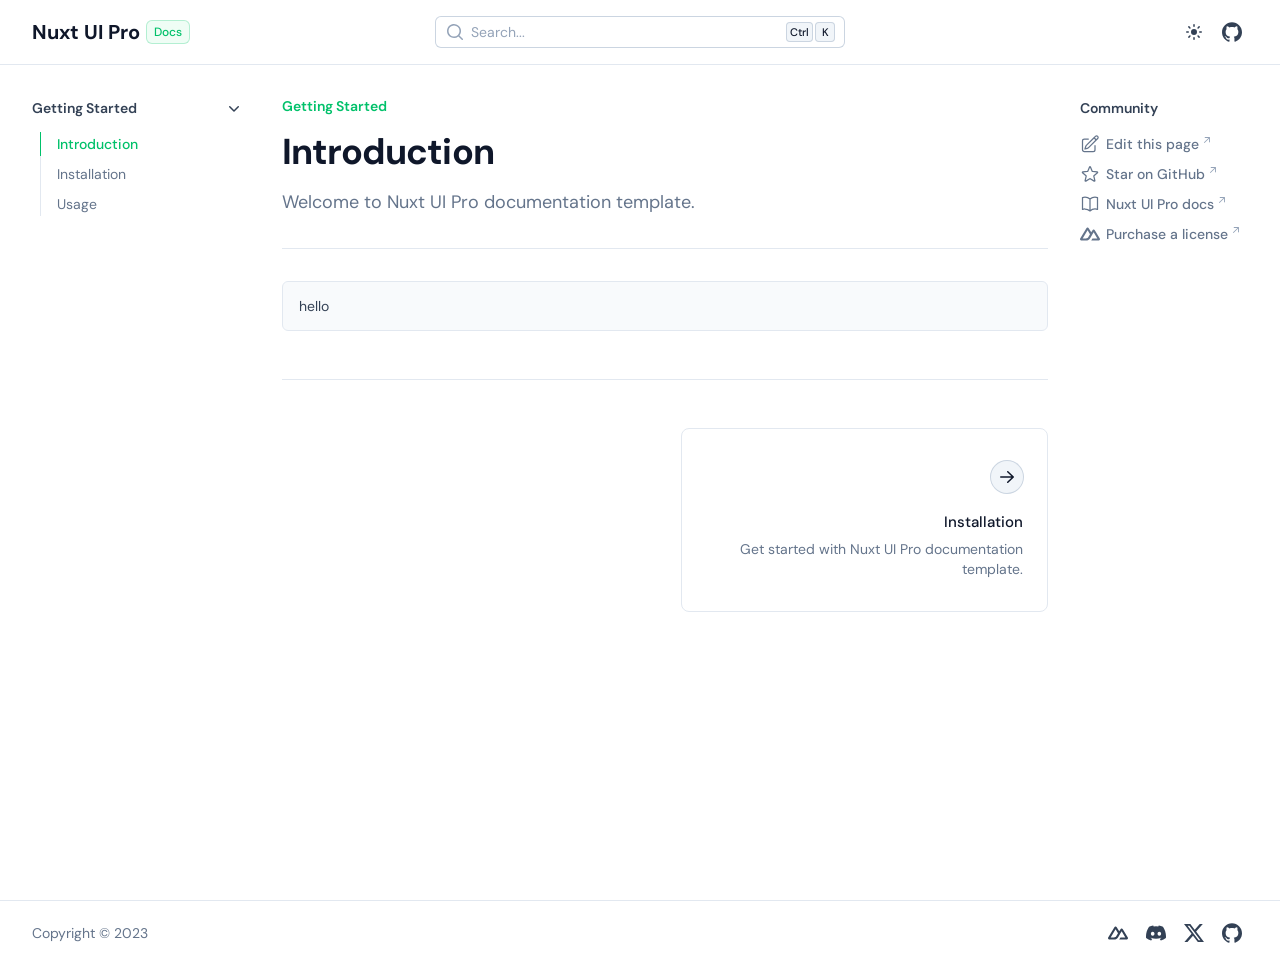
==== commit 2e104892: "Deploying to gh-pages from @ larbish/docs-local@d2837aa1a50337fba0e1511245a85ede05fab132 🚀" ====
--- a/getting-started/index.html
+++ b/getting-started/index.html
@@ -1,6 +1,4 @@
-<!DOCTYPE html>
-<html  lang="en">
-<head><meta charset="utf-8">
+<!DOCTYPE html><html lang="en"><head><meta charset="utf-8">
 <meta name="viewport" content="width=device-width, initial-scale=1">
 <style id="nuxt-ui-colors">:root {
 --color-primary-50: 239 253 245;
@@ -60,45 +58,39 @@
 <meta name="description" content="Welcome to Nuxt UI Pro documentation template.">
 <meta property="og:description" content="Welcome to Nuxt UI Pro documentation template.">
 <link rel="preload" as="fetch" crossorigin="anonymous" href="/getting-started/_payload.json">
-<style>/*! tailwindcss v3.4.0 | MIT License | https://tailwindcss.com*/*,:after,:before{border-color:rgb(var(--color-gray-200)/1);border-style:solid;border-width:0;box-sizing:border-box}:after,:before{--tw-content:""}:host,html{line-height:1.5;-webkit-text-size-adjust:100%;font-family:DM Sans,DM Sans fallback,ui-sans-serif,system-ui,sans-serif,Apple Color Emoji,Segoe UI Emoji,Segoe UI Symbol,Noto Color Emoji;font-feature-settings:normal;font-variation-settings:normal;tab-size:4;-webkit-tap-highlight-color:transparent}body{line-height:inherit;margin:0}hr{border-top-width:1px;color:inherit;height:0}abbr:where([title]){-webkit-text-decoration:underline dotted;text-decoration:underline dotted}h1,h2,h3,h4,h5,h6{font-size:inherit;font-weight:inherit}a{color:inherit;text-decoration:inherit}b,strong{font-weight:bolder}code,kbd,pre,samp{font-family:ui-monospace,SFMono-Regular,Menlo,Monaco,Consolas,Liberation Mono,Courier New,monospace;font-feature-settings:normal;font-size:1em;font-variation-settings:normal}small{font-size:80%}sub,sup{font-size:75%;line-height:0;position:relative;vertical-align:baseline}sub{bottom:-.25em}sup{top:-.5em}table{border-collapse:collapse;border-color:inherit;text-indent:0}button,input,optgroup,select,textarea{color:inherit;font-family:inherit;font-feature-settings:inherit;font-size:100%;font-variation-settings:inherit;font-weight:inherit;line-height:inherit;margin:0;padding:0}button,select{text-transform:none}[type=button],[type=reset],[type=submit],button{-webkit-appearance:button;background-color:transparent;background-image:none}:-moz-focusring{outline:auto}:-moz-ui-invalid{box-shadow:none}progress{vertical-align:baseline}::-webkit-inner-spin-button,::-webkit-outer-spin-button{height:auto}[type=search]{-webkit-appearance:textfield;outline-offset:-2px}::-webkit-search-decoration{-webkit-appearance:none}::-webkit-file-upload-button{-webkit-appearance:button;font:inherit}summary{display:list-item}blockquote,dd,dl,figure,h1,h2,h3,h4,h5,h6,hr,p,pre{margin:0}fieldset{margin:0}fieldset,legend{padding:0}menu,ol,ul{list-style:none;margin:0;padding:0}dialog{padding:0}textarea{resize:vertical}input::placeholder,textarea::placeholder{color:rgb(var(--color-gray-400)/1);opacity:1}[role=button],button{cursor:pointer}:disabled{cursor:default}audio,canvas,embed,iframe,img,object,svg,video{display:block;vertical-align:middle}img,video{height:auto;max-width:100%}[hidden]{display:none}*,:after,:before{--tw-border-spacing-x:0;--tw-border-spacing-y:0;--tw-translate-x:0;--tw-translate-y:0;--tw-rotate:0;--tw-skew-x:0;--tw-skew-y:0;--tw-scale-x:1;--tw-scale-y:1;--tw-pan-x: ;--tw-pan-y: ;--tw-pinch-zoom: ;--tw-scroll-snap-strictness:proximity;--tw-gradient-from-position: ;--tw-gradient-via-position: ;--tw-gradient-to-position: ;--tw-ordinal: ;--tw-slashed-zero: ;--tw-numeric-figure: ;--tw-numeric-spacing: ;--tw-numeric-fraction: ;--tw-ring-inset: ;--tw-ring-offset-width:0px;--tw-ring-offset-color:#fff;--tw-ring-color:rgba(59,130,246,.5);--tw-ring-offset-shadow:0 0 #0000;--tw-ring-shadow:0 0 #0000;--tw-shadow:0 0 #0000;--tw-shadow-colored:0 0 #0000;--tw-blur: ;--tw-brightness: ;--tw-contrast: ;--tw-grayscale: ;--tw-hue-rotate: ;--tw-invert: ;--tw-saturate: ;--tw-sepia: ;--tw-drop-shadow: ;--tw-backdrop-blur: ;--tw-backdrop-brightness: ;--tw-backdrop-contrast: ;--tw-backdrop-grayscale: ;--tw-backdrop-hue-rotate: ;--tw-backdrop-invert: ;--tw-backdrop-opacity: ;--tw-backdrop-saturate: ;--tw-backdrop-sepia: }::backdrop{--tw-border-spacing-x:0;--tw-border-spacing-y:0;--tw-translate-x:0;--tw-translate-y:0;--tw-rotate:0;--tw-skew-x:0;--tw-skew-y:0;--tw-scale-x:1;--tw-scale-y:1;--tw-pan-x: ;--tw-pan-y: ;--tw-pinch-zoom: ;--tw-scroll-snap-strictness:proximity;--tw-gradient-from-position: ;--tw-gradient-via-position: ;--tw-gradient-to-position: ;--tw-ordinal: ;--tw-slashed-zero: ;--tw-numeric-figure: ;--tw-numeric-spacing: ;--tw-numeric-fraction: ;--tw-ring-inset: ;--tw-ring-offset-width:0px;--tw-ring-offset-color:#fff;--tw-ring-color:rgba(59,130,246,.5);--tw-ring-offset-shadow:0 0 #0000;--tw-ring-shadow:0 0 #0000;--tw-shadow:0 0 #0000;--tw-shadow-colored:0 0 #0000;--tw-blur: ;--tw-brightness: ;--tw-contrast: ;--tw-grayscale: ;--tw-hue-rotate: ;--tw-invert: ;--tw-saturate: ;--tw-sepia: ;--tw-drop-shadow: ;--tw-backdrop-blur: ;--tw-backdrop-brightness: ;--tw-backdrop-contrast: ;--tw-backdrop-grayscale: ;--tw-backdrop-hue-rotate: ;--tw-backdrop-invert: ;--tw-backdrop-opacity: ;--tw-backdrop-saturate: ;--tw-backdrop-sepia: }.container{width:100%}@media (min-width:640px){.container{max-width:640px}}@media (min-width:768px){.container{max-width:768px}}@media (min-width:1024px){.container{max-width:1024px}}@media (min-width:1280px){.container{max-width:1280px}}@media (min-width:1536px){.container{max-width:1536px}}.form-input,.form-multiselect,.form-select,.form-textarea{-webkit-appearance:none;appearance:none;background-color:#fff;border-color:rgb(var(--color-gray-500)/var(--tw-border-opacity,1));border-radius:0;border-width:1px;font-size:1rem;line-height:1.5rem;padding:.5rem .75rem;--tw-shadow:0 0 #0000}.form-input:focus,.form-multiselect:focus,.form-select:focus,.form-textarea:focus{outline:2px solid transparent;outline-offset:2px;--tw-ring-inset:var(--tw-empty,/*!*/ /*!*/);--tw-ring-offset-width:0px;--tw-ring-offset-color:#fff;--tw-ring-color:#2563eb;--tw-ring-offset-shadow:var(--tw-ring-inset) 0 0 0 var(--tw-ring-offset-width) var(--tw-ring-offset-color);--tw-ring-shadow:var(--tw-ring-inset) 0 0 0 calc(1px + var(--tw-ring-offset-width)) var(--tw-ring-color);border-color:#2563eb;box-shadow:/*!*/ /*!*/ 0 0 0 0 #fff,/*!*/ /*!*/ 0 0 0 1px #2563eb,var(--tw-shadow);box-shadow:var(--tw-ring-offset-shadow),var(--tw-ring-shadow),var(--tw-shadow)}.form-input::placeholder,.form-textarea::placeholder{color:rgb(var(--color-gray-500)/1);color:rgb(var(--color-gray-500)/var(--tw-text-opacity,1));opacity:1}.form-input::-webkit-datetime-edit-fields-wrapper{padding:0}.form-input::-webkit-date-and-time-value{min-height:1.5em;text-align:inherit}.form-input::-webkit-datetime-edit{display:inline-flex}.form-input::-webkit-datetime-edit,.form-input::-webkit-datetime-edit-day-field,.form-input::-webkit-datetime-edit-hour-field,.form-input::-webkit-datetime-edit-meridiem-field,.form-input::-webkit-datetime-edit-millisecond-field,.form-input::-webkit-datetime-edit-minute-field,.form-input::-webkit-datetime-edit-month-field,.form-input::-webkit-datetime-edit-second-field,.form-input::-webkit-datetime-edit-year-field{padding-bottom:0;padding-top:0}.form-select{background-image:url("data:image/svg+xml;charset=utf-8,%3Csvg xmlns='http://www.w3.org/2000/svg' fill='none' viewBox='0 0 20 20'%3E%3Cpath stroke='rgb(var(--color-gray-500) / var(--tw-stroke-opacity, 1))' stroke-linecap='round' stroke-linejoin='round' stroke-width='1.5' d='m6 8 4 4 4-4'/%3E%3C/svg%3E");background-position:right .5rem center;background-repeat:no-repeat;background-size:1.5em 1.5em;padding-right:2.5rem;-webkit-print-color-adjust:exact;print-color-adjust:exact}.form-select:where([size]:not([size="1"])){background-image:none;background-position:0 0;background-repeat:unset;background-size:initial;padding-right:.75rem;-webkit-print-color-adjust:unset;print-color-adjust:unset}.form-checkbox,.form-radio{-webkit-appearance:none;appearance:none;background-color:#fff;background-origin:border-box;border-color:rgb(var(--color-gray-500)/var(--tw-border-opacity,1));border-width:1px;color:#2563eb;display:inline-block;flex-shrink:0;height:1rem;padding:0;-webkit-print-color-adjust:exact;print-color-adjust:exact;-webkit-user-select:none;user-select:none;vertical-align:middle;width:1rem;--tw-shadow:0 0 #0000}.form-checkbox{border-radius:0}.form-radio{border-radius:100%}.form-checkbox:focus,.form-radio:focus{outline:2px solid transparent;outline-offset:2px;--tw-ring-inset:var(--tw-empty,/*!*/ /*!*/);--tw-ring-offset-width:2px;--tw-ring-offset-color:#fff;--tw-ring-color:#2563eb;--tw-ring-offset-shadow:var(--tw-ring-inset) 0 0 0 var(--tw-ring-offset-width) var(--tw-ring-offset-color);--tw-ring-shadow:var(--tw-ring-inset) 0 0 0 calc(2px + var(--tw-ring-offset-width)) var(--tw-ring-color);box-shadow:/*!*/ /*!*/ 0 0 0 2px #fff,/*!*/ /*!*/ 0 0 0 4px #2563eb,var(--tw-shadow);box-shadow:var(--tw-ring-offset-shadow),var(--tw-ring-shadow),var(--tw-shadow)}.form-checkbox:checked,.form-radio:checked{background-color:currentColor;background-position:50%;background-repeat:no-repeat;background-size:100% 100%;border-color:transparent}.form-checkbox:checked{background-image:url("data:image/svg+xml;charset=utf-8,%3Csvg xmlns='http://www.w3.org/2000/svg' fill='%23fff' viewBox='0 0 16 16'%3E%3Cpath d='M12.207 4.793a1 1 0 0 1 0 1.414l-5 5a1 1 0 0 1-1.414 0l-2-2a1 1 0 0 1 1.414-1.414L6.5 9.086l4.293-4.293a1 1 0 0 1 1.414 0'/%3E%3C/svg%3E")}@media (forced-colors:active) {.form-checkbox:checked{-webkit-appearance:auto;appearance:auto}}.form-radio:checked{background-image:url("data:image/svg+xml;charset=utf-8,%3Csvg xmlns='http://www.w3.org/2000/svg' fill='%23fff' viewBox='0 0 16 16'%3E%3Ccircle cx='8' cy='8' r='3'/%3E%3C/svg%3E")}@media (forced-colors:active) {.form-radio:checked{-webkit-appearance:auto;appearance:auto}}.form-checkbox:checked:focus,.form-checkbox:checked:hover,.form-radio:checked:focus,.form-radio:checked:hover{background-color:currentColor;border-color:transparent}.form-checkbox:indeterminate{background-color:currentColor;background-image:url("data:image/svg+xml;charset=utf-8,%3Csvg xmlns='http://www.w3.org/2000/svg' fill='none' viewBox='0 0 16 16'%3E%3Cpath stroke='%23fff' stroke-linecap='round' stroke-linejoin='round' stroke-width='2' d='M4 8h8'/%3E%3C/svg%3E");background-position:50%;background-repeat:no-repeat;background-size:100% 100%;border-color:transparent}@media (forced-colors:active) {.form-checkbox:indeterminate{-webkit-appearance:auto;appearance:auto}}.form-checkbox:indeterminate:focus,.form-checkbox:indeterminate:hover{background-color:currentColor;border-color:transparent}.prose{color:var(--tw-prose-body);max-width:65ch}.prose :where(p):not(:where([class~=not-prose],[class~=not-prose] *)){margin-bottom:1.25em;margin-top:1.25em}.prose :where([class~=lead]):not(:where([class~=not-prose],[class~=not-prose] *)){color:var(--tw-prose-lead);font-size:1.25em;line-height:1.6;margin-bottom:1.2em;margin-top:1.2em}.prose :where(a):not(:where([class~=not-prose],[class~=not-prose] *)){border-bottom:1px solid transparent;color:var(--tw-prose-links);font-weight:500;text-decoration:none}.prose :where(strong):not(:where([class~=not-prose],[class~=not-prose] *)){color:var(--tw-prose-bold);font-weight:600}.prose :where(a strong):not(:where([class~=not-prose],[class~=not-prose] *)){color:inherit}.prose :where(blockquote strong):not(:where([class~=not-prose],[class~=not-prose] *)){color:inherit}.prose :where(thead th strong):not(:where([class~=not-prose],[class~=not-prose] *)){color:inherit}.prose :where(ol):not(:where([class~=not-prose],[class~=not-prose] *)){list-style-type:decimal;margin-bottom:1.25em;margin-top:1.25em;padding-left:1.625em}.prose :where(ol[type=A]):not(:where([class~=not-prose],[class~=not-prose] *)){list-style-type:upper-alpha}.prose :where(ol[type=a]):not(:where([class~=not-prose],[class~=not-prose] *)){list-style-type:lower-alpha}.prose :where(ol[type=A s]):not(:where([class~=not-prose],[class~=not-prose] *)){list-style-type:upper-alpha}.prose :where(ol[type=a s]):not(:where([class~=not-prose],[class~=not-prose] *)){list-style-type:lower-alpha}.prose :where(ol[type=I]):not(:where([class~=not-prose],[class~=not-prose] *)){list-style-type:upper-roman}.prose :where(ol[type=i]):not(:where([class~=not-prose],[class~=not-prose] *)){list-style-type:lower-roman}.prose :where(ol[type=I s]):not(:where([class~=not-prose],[class~=not-prose] *)){list-style-type:upper-roman}.prose :where(ol[type=i s]):not(:where([class~=not-prose],[class~=not-prose] *)){list-style-type:lower-roman}.prose :where(ol[type="1"]):not(:where([class~=not-prose],[class~=not-prose] *)){list-style-type:decimal}.prose :where(ul):not(:where([class~=not-prose],[class~=not-prose] *)){list-style-type:disc;margin-bottom:1.25em;margin-top:1.25em;padding-left:1.625em}.prose :where(ol>li):not(:where([class~=not-prose],[class~=not-prose] *))::marker{color:var(--tw-prose-counters);font-weight:400}.prose :where(ul>li):not(:where([class~=not-prose],[class~=not-prose] *))::marker{color:var(--tw-prose-bullets)}.prose :where(dt):not(:where([class~=not-prose],[class~=not-prose] *)){color:var(--tw-prose-headings);font-weight:600;margin-top:1.25em}.prose :where(hr):not(:where([class~=not-prose],[class~=not-prose] *)){border-color:var(--tw-prose-hr);border-top-width:1px;margin-bottom:3em;margin-top:3em}.prose :where(blockquote):not(:where([class~=not-prose],[class~=not-prose] *)){border-left-color:var(--tw-prose-quote-borders);border-left-width:.25rem;color:var(--tw-prose-quotes);font-style:italic;font-weight:500;margin-bottom:1.6em;margin-top:1.6em;padding-left:1em;quotes:"\201C""\201D""\2018""\2019"}.prose :where(h1):not(:where([class~=not-prose],[class~=not-prose] *)){color:var(--tw-prose-headings);font-size:2.25em;font-weight:800;line-height:1.1111111;margin-bottom:.8888889em;margin-top:0}.prose :where(h1 strong):not(:where([class~=not-prose],[class~=not-prose] *)){color:inherit;font-weight:900}.prose :where(h2):not(:where([class~=not-prose],[class~=not-prose] *)){color:var(--tw-prose-headings);font-size:1.5em;font-weight:700;line-height:1.3333333;margin-bottom:1em;margin-top:2em}.prose :where(h2 strong):not(:where([class~=not-prose],[class~=not-prose] *)){color:inherit;font-weight:800}.prose :where(h3):not(:where([class~=not-prose],[class~=not-prose] *)){color:var(--tw-prose-headings);font-size:1.25em;font-weight:600;line-height:1.6;margin-bottom:.6em;margin-top:1.6em}.prose :where(h3 strong):not(:where([class~=not-prose],[class~=not-prose] *)){color:inherit;font-weight:700}.prose :where(h4):not(:where([class~=not-prose],[class~=not-prose] *)){color:var(--tw-prose-headings);font-weight:600;line-height:1.5;margin-bottom:.5em;margin-top:1.5em}.prose :where(h4 strong):not(:where([class~=not-prose],[class~=not-prose] *)){color:inherit;font-weight:700}.prose :where(img):not(:where([class~=not-prose],[class~=not-prose] *)){margin-bottom:2em;margin-top:2em}.prose :where(picture):not(:where([class~=not-prose],[class~=not-prose] *)){display:block;margin-bottom:2em;margin-top:2em}.prose :where(kbd):not(:where([class~=not-prose],[class~=not-prose] *)){border-radius:.3125rem;box-shadow:0 0 0 1px rgb(var(--tw-prose-kbd-shadows)/10%),0 3px 0 rgb(var(--tw-prose-kbd-shadows)/10%);color:var(--tw-prose-kbd);font-family:inherit;font-size:.875em;font-weight:500;padding:.1875em .375em}.prose :where(code):not(:where([class~=not-prose],[class~=not-prose] *)){background-color:var(--tw-prose-pre-bg);border:1px solid var(--tw-prose-pre-border);border-radius:.375rem;color:var(--tw-prose-code);display:inline-block;font-size:.875em;font-weight:600;padding:0 .375rem}.prose :where(a code):not(:where([class~=not-prose],[class~=not-prose] *)){border:1px dashed var(--tw-prose-pre-border);color:var(--tw-prose-code)}.prose :where(h1 code):not(:where([class~=not-prose],[class~=not-prose] *)){color:inherit}.prose :where(h2 code):not(:where([class~=not-prose],[class~=not-prose] *)){color:inherit;font-size:.875em}.prose :where(h3 code):not(:where([class~=not-prose],[class~=not-prose] *)){color:inherit;font-size:.9em}.prose :where(h4 code):not(:where([class~=not-prose],[class~=not-prose] *)){color:inherit}.prose :where(blockquote code):not(:where([class~=not-prose],[class~=not-prose] *)){color:inherit}.prose :where(thead th code):not(:where([class~=not-prose],[class~=not-prose] *)){color:inherit}.prose :where(pre):not(:where([class~=not-prose],[class~=not-prose] *)){background-color:var(--tw-prose-pre-bg)!important;border:1px solid var(--tw-prose-pre-border);border-radius:.375rem;color:var(--tw-prose-pre-code)!important;font-size:.875em;font-weight:400;line-height:1.7142857;margin-bottom:1.7142857em;margin-top:1.7142857em;overflow-x:auto;padding:.8571429em 1.1428571em;white-space:pre-wrap;word-break:break-word}.prose :where(pre code):not(:where([class~=not-prose],[class~=not-prose] *)){background-color:transparent;border-radius:0;border-width:0;color:inherit;font-family:inherit;font-size:inherit;font-weight:inherit;line-height:inherit;padding:0}.prose :where(pre code):not(:where([class~=not-prose],[class~=not-prose] *)):before{content:none}.prose :where(pre code):not(:where([class~=not-prose],[class~=not-prose] *)):after{content:none}.prose :where(table):not(:where([class~=not-prose],[class~=not-prose] *)){display:block;font-size:.875em;line-height:1.7142857;margin-bottom:2em;margin-top:2em;overflow-x:auto;table-layout:auto;text-align:left;width:100%}.prose :where(thead):not(:where([class~=not-prose],[class~=not-prose] *)){border-bottom-color:var(--tw-prose-th-borders);border-bottom-width:1px}.prose :where(thead th):not(:where([class~=not-prose],[class~=not-prose] *)){color:var(--tw-prose-headings);font-weight:600;padding-bottom:.5714286em;padding-left:.5714286em;padding-right:.5714286em;vertical-align:bottom}.prose :where(tbody tr):not(:where([class~=not-prose],[class~=not-prose] *)){border-bottom-color:var(--tw-prose-td-borders);border-bottom-width:1px}.prose :where(tbody tr:last-child):not(:where([class~=not-prose],[class~=not-prose] *)){border-bottom-width:0}.prose :where(tbody td):not(:where([class~=not-prose],[class~=not-prose] *)){vertical-align:baseline}.prose :where(tfoot):not(:where([class~=not-prose],[class~=not-prose] *)){border-top-color:var(--tw-prose-th-borders);border-top-width:1px}.prose :where(tfoot td):not(:where([class~=not-prose],[class~=not-prose] *)){vertical-align:top}.prose :where(figure>*):not(:where([class~=not-prose],[class~=not-prose] *)){margin-bottom:0;margin-top:0}.prose :where(figcaption):not(:where([class~=not-prose],[class~=not-prose] *)){color:var(--tw-prose-captions);font-size:.875em;line-height:1.4285714;margin-top:.8571429em}.prose{--tw-prose-body:#374151;--tw-prose-headings:#111827;--tw-prose-lead:#4b5563;--tw-prose-links:#111827;--tw-prose-bold:#111827;--tw-prose-counters:#6b7280;--tw-prose-bullets:#d1d5db;--tw-prose-hr:#e5e7eb;--tw-prose-quotes:#111827;--tw-prose-quote-borders:#e5e7eb;--tw-prose-captions:#6b7280;--tw-prose-kbd:#111827;--tw-prose-kbd-shadows:17 24 39;--tw-prose-code:#111827;--tw-prose-pre-code:#e5e7eb;--tw-prose-pre-bg:#1f2937;--tw-prose-th-borders:#d1d5db;--tw-prose-td-borders:#e5e7eb;--tw-prose-invert-body:#d1d5db;--tw-prose-invert-headings:#fff;--tw-prose-invert-lead:#9ca3af;--tw-prose-invert-links:#fff;--tw-prose-invert-bold:#fff;--tw-prose-invert-counters:#9ca3af;--tw-prose-invert-bullets:#4b5563;--tw-prose-invert-hr:#374151;--tw-prose-invert-quotes:#f3f4f6;--tw-prose-invert-quote-borders:#374151;--tw-prose-invert-captions:#9ca3af;--tw-prose-invert-kbd:#fff;--tw-prose-invert-kbd-shadows:255 255 255;--tw-prose-invert-code:#fff;--tw-prose-invert-pre-code:#d1d5db;--tw-prose-invert-pre-bg:rgba(0,0,0,.5);--tw-prose-invert-th-borders:#4b5563;--tw-prose-invert-td-borders:#374151;font-size:1rem;line-height:1.75}.prose :where(picture>img):not(:where([class~=not-prose],[class~=not-prose] *)){margin-bottom:0;margin-top:0}.prose :where(video):not(:where([class~=not-prose],[class~=not-prose] *)){margin-bottom:2em;margin-top:2em}.prose :where(li):not(:where([class~=not-prose],[class~=not-prose] *)){margin-bottom:.5em;margin-top:.5em}.prose :where(ol>li):not(:where([class~=not-prose],[class~=not-prose] *)){padding-left:.375em}.prose :where(ul>li):not(:where([class~=not-prose],[class~=not-prose] *)){padding-left:.375em}.prose :where(.prose>ul>li p):not(:where([class~=not-prose],[class~=not-prose] *)){margin-bottom:.75em;margin-top:.75em}.prose :where(.prose>ul>li>:first-child):not(:where([class~=not-prose],[class~=not-prose] *)){margin-top:1.25em}.prose :where(.prose>ul>li>:last-child):not(:where([class~=not-prose],[class~=not-prose] *)){margin-bottom:1.25em}.prose :where(.prose>ol>li>:first-child):not(:where([class~=not-prose],[class~=not-prose] *)){margin-top:1.25em}.prose :where(.prose>ol>li>:last-child):not(:where([class~=not-prose],[class~=not-prose] *)){margin-bottom:1.25em}.prose :where(ul ul,ul ol,ol ul,ol ol):not(:where([class~=not-prose],[class~=not-prose] *)){margin-bottom:.75em;margin-top:.75em}.prose :where(dl):not(:where([class~=not-prose],[class~=not-prose] *)){margin-bottom:1.25em;margin-top:1.25em}.prose :where(dd):not(:where([class~=not-prose],[class~=not-prose] *)){margin-top:.5em;padding-left:1.625em}.prose :where(hr+*):not(:where([class~=not-prose],[class~=not-prose] *)){margin-top:0}.prose :where(h2+*):not(:where([class~=not-prose],[class~=not-prose] *)){margin-top:0}.prose :where(h3+*):not(:where([class~=not-prose],[class~=not-prose] *)){margin-top:0}.prose :where(h4+*):not(:where([class~=not-prose],[class~=not-prose] *)){margin-top:0}.prose :where(thead th:first-child):not(:where([class~=not-prose],[class~=not-prose] *)){padding-left:0}.prose :where(thead th:last-child):not(:where([class~=not-prose],[class~=not-prose] *)){padding-right:0}.prose :where(tbody td,tfoot td):not(:where([class~=not-prose],[class~=not-prose] *)){padding:.5714286em}.prose :where(tbody td:first-child,tfoot td:first-child):not(:where([class~=not-prose],[class~=not-prose] *)){padding-left:0}.prose :where(tbody td:last-child,tfoot td:last-child):not(:where([class~=not-prose],[class~=not-prose] *)){padding-right:0}.prose :where(figure):not(:where([class~=not-prose],[class~=not-prose] *)){margin-bottom:2em;margin-top:2em}.prose :where(.prose>:first-child):not(:where([class~=not-prose],[class~=not-prose] *)){margin-top:0}.prose :where(.prose>:last-child):not(:where([class~=not-prose],[class~=not-prose] *)){margin-bottom:0}.prose :where(h1,h2,h3,h4):not(:where([class~=not-prose],[class~=not-prose] *)){font-weight:700;scroll-margin-top:var(--scroll-mt)}.prose :where(h1 a,h2 a,h3 a,h4 a):not(:where([class~=not-prose],[class~=not-prose] *)){border-bottom:none!important;color:inherit;font-weight:inherit}.prose :where(a:hover):not(:where([class~=not-prose],[class~=not-prose] *)){border-color:var(--tw-prose-links)}.prose :where(a:has(>code)):not(:where([class~=not-prose],[class~=not-prose] *)){border-color:transparent!important}.prose :where(a:hover code):not(:where([class~=not-prose],[class~=not-prose] *)){border-color:var(--tw-prose-links);color:var(--tw-prose-links)}.prose :where(input[type=checkbox]):not(:where([class~=not-prose],[class~=not-prose] *)){border-color:rgb(var(--color-gray-300));border-radius:.25rem;color:rgb(var(--color-primary-500));height:1rem;margin-bottom:0!important;margin-top:-3.5px!important;width:1rem}.prose :where(input[type=checkbox]):not(:where([class~=not-prose],[class~=not-prose] *)):focus{--tw-ring-offset-width:0}.prose :where(input[type=checkbox]:checked):not(:where([class~=not-prose],[class~=not-prose] *)){border-color:rgb(var(--color-primary-500))}.prose :where(input[type=checkbox]:disabled):not(:where([class~=not-prose],[class~=not-prose] *)){cursor:not-allowed;opacity:.5}.prose :where(ul.contains-task-list):not(:where([class~=not-prose],[class~=not-prose] *)){margin-left:-1.625em}.prose :where(ul ul):not(:where([class~=not-prose],[class~=not-prose] *)){padding-left:1.5rem}.prose :where(ul ol):not(:where([class~=not-prose],[class~=not-prose] *)){padding-left:1.5rem}.prose :where(ul>li.task-list-item):not(:where([class~=not-prose],[class~=not-prose] *)){padding-left:0!important}.prose :where(ul>li.task-list-item input):not(:where([class~=not-prose],[class~=not-prose] *)){margin-right:7px}.prose :where(ul>li.task-list-item>ul.contains-task-list):not(:where([class~=not-prose],[class~=not-prose] *)){margin-left:0}.prose :where(ul>li.task-list-item a):not(:where([class~=not-prose],[class~=not-prose] *)){margin-bottom:0}.prose :where(ul>li.task-list-item):not(:where([class~=not-prose],[class~=not-prose] *))::marker{content:none}.prose :where(ul>li>p):not(:where([class~=not-prose],[class~=not-prose] *)){margin:0}.prose :where(ul>li>span.issue-badge,p>span.issue-badge):not(:where([class~=not-prose],[class~=not-prose] *)){margin:0!important;vertical-align:text-top}.prose :where(ul>li>button):not(:where([class~=not-prose],[class~=not-prose] *)){vertical-align:baseline!important}.prose :where(table code):not(:where([class~=not-prose],[class~=not-prose] *)){display:inline-flex}.prose-primary{--tw-prose-body:rgb(var(--color-gray-700));--tw-prose-headings:rgb(var(--color-gray-900));--tw-prose-lead:rgb(var(--color-gray-600));--tw-prose-links:rgb(var(--color-primary-500));--tw-prose-bold:rgb(var(--color-gray-900));--tw-prose-counters:rgb(var(--color-gray-500));--tw-prose-bullets:rgb(var(--color-gray-300));--tw-prose-hr:rgb(var(--color-gray-200));--tw-prose-quotes:rgb(var(--color-gray-900));--tw-prose-quote-borders:rgb(var(--color-gray-200));--tw-prose-captions:rgb(var(--color-gray-500));--tw-prose-code:rgb(var(--color-gray-900));--tw-prose-pre-code:rgb(var(--color-gray-900));--tw-prose-pre-bg:rgb(var(--color-gray-50));--tw-prose-pre-border:rgb(var(--color-gray-200));--tw-prose-th-borders:rgb(var(--color-gray-300));--tw-prose-td-borders:rgb(var(--color-gray-200));--tw-prose-invert-body:rgb(var(--color-gray-200));--tw-prose-invert-headings:#fff;--tw-prose-invert-lead:rgb(var(--color-gray-400));--tw-prose-invert-links:rgb(var(--color-primary-400));--tw-prose-invert-bold:#fff;--tw-prose-invert-counters:rgb(var(--color-gray-400));--tw-prose-invert-bullets:rgb(var(--color-gray-600));--tw-prose-invert-hr:rgb(var(--color-gray-800));--tw-prose-invert-quotes:rgb(var(--color-gray-100));--tw-prose-invert-quote-borders:rgb(var(--color-gray-700));--tw-prose-invert-captions:rgb(var(--color-gray-400));--tw-prose-invert-code:#fff;--tw-prose-invert-pre-code:#fff;--tw-prose-invert-pre-bg:rgb(var(--color-gray-800));--tw-prose-invert-pre-border:rgb(var(--color-gray-700));--tw-prose-invert-th-borders:rgb(var(--color-gray-700));--tw-prose-invert-td-borders:rgb(var(--color-gray-800))}.i-heroicons-arrow-left-20-solid{-webkit-mask-image:url("data:image/svg+xml;charset=utf-8,%3Csvg xmlns='http://www.w3.org/2000/svg' width='20' height='20'%3E%3Cpath fill-rule='evenodd' d='M17 10a.75.75 0 0 1-.75.75H5.612l4.158 3.96a.75.75 0 1 1-1.04 1.08l-5.5-5.25a.75.75 0 0 1 0-1.08l5.5-5.25a.75.75 0 1 1 1.04 1.08L5.612 9.25H16.25A.75.75 0 0 1 17 10' clip-rule='evenodd'/%3E%3C/svg%3E");-webkit-mask-image:var(--svg);mask-image:url("data:image/svg+xml;charset=utf-8,%3Csvg xmlns='http://www.w3.org/2000/svg' width='20' height='20'%3E%3Cpath fill-rule='evenodd' d='M17 10a.75.75 0 0 1-.75.75H5.612l4.158 3.96a.75.75 0 1 1-1.04 1.08l-5.5-5.25a.75.75 0 0 1 0-1.08l5.5-5.25a.75.75 0 1 1 1.04 1.08L5.612 9.25H16.25A.75.75 0 0 1 17 10' clip-rule='evenodd'/%3E%3C/svg%3E");mask-image:var(--svg);--svg:url("data:image/svg+xml;charset=utf-8,%3Csvg xmlns='http://www.w3.org/2000/svg' width='20' height='20'%3E%3Cpath fill-rule='evenodd' d='M17 10a.75.75 0 0 1-.75.75H5.612l4.158 3.96a.75.75 0 1 1-1.04 1.08l-5.5-5.25a.75.75 0 0 1 0-1.08l5.5-5.25a.75.75 0 1 1 1.04 1.08L5.612 9.25H16.25A.75.75 0 0 1 17 10' clip-rule='evenodd'/%3E%3C/svg%3E")}.i-heroicons-arrow-left-20-solid,.i-heroicons-arrow-path-20-solid{background-color:currentColor;display:inline-block;height:1em;-webkit-mask-repeat:no-repeat;mask-repeat:no-repeat;-webkit-mask-size:100% 100%;mask-size:100% 100%;width:1em}.i-heroicons-arrow-path-20-solid{-webkit-mask-image:url("data:image/svg+xml;charset=utf-8,%3Csvg xmlns='http://www.w3.org/2000/svg' width='20' height='20'%3E%3Cpath fill-rule='evenodd' d='M15.312 11.424a5.5 5.5 0 0 1-9.201 2.466l-.312-.311h2.433a.75.75 0 0 0 0-1.5H3.989a.75.75 0 0 0-.75.75v4.242a.75.75 0 0 0 1.5 0v-2.43l.31.31a7 7 0 0 0 11.712-3.138.75.75 0 0 0-1.449-.39m1.23-3.723a.75.75 0 0 0 .219-.53V2.929a.75.75 0 0 0-1.5 0V5.36l-.31-.31A7 7 0 0 0 3.239 8.188a.75.75 0 1 0 1.448.389A5.5 5.5 0 0 1 13.89 6.11l.311.31h-2.432a.75.75 0 0 0 0 1.5h4.243a.75.75 0 0 0 .53-.219' clip-rule='evenodd'/%3E%3C/svg%3E");-webkit-mask-image:var(--svg);mask-image:url("data:image/svg+xml;charset=utf-8,%3Csvg xmlns='http://www.w3.org/2000/svg' width='20' height='20'%3E%3Cpath fill-rule='evenodd' d='M15.312 11.424a5.5 5.5 0 0 1-9.201 2.466l-.312-.311h2.433a.75.75 0 0 0 0-1.5H3.989a.75.75 0 0 0-.75.75v4.242a.75.75 0 0 0 1.5 0v-2.43l.31.31a7 7 0 0 0 11.712-3.138.75.75 0 0 0-1.449-.39m1.23-3.723a.75.75 0 0 0 .219-.53V2.929a.75.75 0 0 0-1.5 0V5.36l-.31-.31A7 7 0 0 0 3.239 8.188a.75.75 0 1 0 1.448.389A5.5 5.5 0 0 1 13.89 6.11l.311.31h-2.432a.75.75 0 0 0 0 1.5h4.243a.75.75 0 0 0 .53-.219' clip-rule='evenodd'/%3E%3C/svg%3E");mask-image:var(--svg);--svg:url("data:image/svg+xml;charset=utf-8,%3Csvg xmlns='http://www.w3.org/2000/svg' width='20' height='20'%3E%3Cpath fill-rule='evenodd' d='M15.312 11.424a5.5 5.5 0 0 1-9.201 2.466l-.312-.311h2.433a.75.75 0 0 0 0-1.5H3.989a.75.75 0 0 0-.75.75v4.242a.75.75 0 0 0 1.5 0v-2.43l.31.31a7 7 0 0 0 11.712-3.138.75.75 0 0 0-1.449-.39m1.23-3.723a.75.75 0 0 0 .219-.53V2.929a.75.75 0 0 0-1.5 0V5.36l-.31-.31A7 7 0 0 0 3.239 8.188a.75.75 0 1 0 1.448.389A5.5 5.5 0 0 1 13.89 6.11l.311.31h-2.432a.75.75 0 0 0 0 1.5h4.243a.75.75 0 0 0 .53-.219' clip-rule='evenodd'/%3E%3C/svg%3E")}.i-heroicons-arrow-right-20-solid{-webkit-mask-image:url("data:image/svg+xml;charset=utf-8,%3Csvg xmlns='http://www.w3.org/2000/svg' width='20' height='20'%3E%3Cpath fill-rule='evenodd' d='M3 10a.75.75 0 0 1 .75-.75h10.638L10.23 5.29a.75.75 0 1 1 1.04-1.08l5.5 5.25a.75.75 0 0 1 0 1.08l-5.5 5.25a.75.75 0 1 1-1.04-1.08l4.158-3.96H3.75A.75.75 0 0 1 3 10' clip-rule='evenodd'/%3E%3C/svg%3E");-webkit-mask-image:var(--svg);mask-image:url("data:image/svg+xml;charset=utf-8,%3Csvg xmlns='http://www.w3.org/2000/svg' width='20' height='20'%3E%3Cpath fill-rule='evenodd' d='M3 10a.75.75 0 0 1 .75-.75h10.638L10.23 5.29a.75.75 0 1 1 1.04-1.08l5.5 5.25a.75.75 0 0 1 0 1.08l-5.5 5.25a.75.75 0 1 1-1.04-1.08l4.158-3.96H3.75A.75.75 0 0 1 3 10' clip-rule='evenodd'/%3E%3C/svg%3E");mask-image:var(--svg);--svg:url("data:image/svg+xml;charset=utf-8,%3Csvg xmlns='http://www.w3.org/2000/svg' width='20' height='20'%3E%3Cpath fill-rule='evenodd' d='M3 10a.75.75 0 0 1 .75-.75h10.638L10.23 5.29a.75.75 0 1 1 1.04-1.08l5.5 5.25a.75.75 0 0 1 0 1.08l-5.5 5.25a.75.75 0 1 1-1.04-1.08l4.158-3.96H3.75A.75.75 0 0 1 3 10' clip-rule='evenodd'/%3E%3C/svg%3E")}.i-heroicons-arrow-right-20-solid,.i-heroicons-arrow-top-right-on-square-20-solid{background-color:currentColor;display:inline-block;height:1em;-webkit-mask-repeat:no-repeat;mask-repeat:no-repeat;-webkit-mask-size:100% 100%;mask-size:100% 100%;width:1em}.i-heroicons-arrow-top-right-on-square-20-solid{-webkit-mask-image:url("data:image/svg+xml;charset=utf-8,%3Csvg xmlns='http://www.w3.org/2000/svg' width='20' height='20'%3E%3Cg fill-rule='evenodd' clip-rule='evenodd'%3E%3Cpath d='M4.25 5.5a.75.75 0 0 0-.75.75v8.5c0 .414.336.75.75.75h8.5a.75.75 0 0 0 .75-.75v-4a.75.75 0 0 1 1.5 0v4A2.25 2.25 0 0 1 12.75 17h-8.5A2.25 2.25 0 0 1 2 14.75v-8.5A2.25 2.25 0 0 1 4.25 4h5a.75.75 0 0 1 0 1.5z'/%3E%3Cpath d='M6.194 12.753a.75.75 0 0 0 1.06.053L16.5 4.44v2.81a.75.75 0 0 0 1.5 0v-4.5a.75.75 0 0 0-.75-.75h-4.5a.75.75 0 0 0 0 1.5h2.553l-9.056 8.194a.75.75 0 0 0-.053 1.06'/%3E%3C/g%3E%3C/svg%3E");-webkit-mask-image:var(--svg);mask-image:url("data:image/svg+xml;charset=utf-8,%3Csvg xmlns='http://www.w3.org/2000/svg' width='20' height='20'%3E%3Cg fill-rule='evenodd' clip-rule='evenodd'%3E%3Cpath d='M4.25 5.5a.75.75 0 0 0-.75.75v8.5c0 .414.336.75.75.75h8.5a.75.75 0 0 0 .75-.75v-4a.75.75 0 0 1 1.5 0v4A2.25 2.25 0 0 1 12.75 17h-8.5A2.25 2.25 0 0 1 2 14.75v-8.5A2.25 2.25 0 0 1 4.25 4h5a.75.75 0 0 1 0 1.5z'/%3E%3Cpath d='M6.194 12.753a.75.75 0 0 0 1.06.053L16.5 4.44v2.81a.75.75 0 0 0 1.5 0v-4.5a.75.75 0 0 0-.75-.75h-4.5a.75.75 0 0 0 0 1.5h2.553l-9.056 8.194a.75.75 0 0 0-.053 1.06'/%3E%3C/g%3E%3C/svg%3E");mask-image:var(--svg);--svg:url("data:image/svg+xml;charset=utf-8,%3Csvg xmlns='http://www.w3.org/2000/svg' width='20' height='20'%3E%3Cg fill-rule='evenodd' clip-rule='evenodd'%3E%3Cpath d='M4.25 5.5a.75.75 0 0 0-.75.75v8.5c0 .414.336.75.75.75h8.5a.75.75 0 0 0 .75-.75v-4a.75.75 0 0 1 1.5 0v4A2.25 2.25 0 0 1 12.75 17h-8.5A2.25 2.25 0 0 1 2 14.75v-8.5A2.25 2.25 0 0 1 4.25 4h5a.75.75 0 0 1 0 1.5z'/%3E%3Cpath d='M6.194 12.753a.75.75 0 0 0 1.06.053L16.5 4.44v2.81a.75.75 0 0 0 1.5 0v-4.5a.75.75 0 0 0-.75-.75h-4.5a.75.75 0 0 0 0 1.5h2.553l-9.056 8.194a.75.75 0 0 0-.053 1.06'/%3E%3C/g%3E%3C/svg%3E")}.i-heroicons-arrow-up-right-20-solid{-webkit-mask-image:url("data:image/svg+xml;charset=utf-8,%3Csvg xmlns='http://www.w3.org/2000/svg' width='20' height='20'%3E%3Cpath fill-rule='evenodd' d='M5.22 14.78a.75.75 0 0 0 1.06 0l7.22-7.22v5.69a.75.75 0 0 0 1.5 0v-7.5a.75.75 0 0 0-.75-.75h-7.5a.75.75 0 0 0 0 1.5h5.69l-7.22 7.22a.75.75 0 0 0 0 1.06' clip-rule='evenodd'/%3E%3C/svg%3E");-webkit-mask-image:var(--svg);mask-image:url("data:image/svg+xml;charset=utf-8,%3Csvg xmlns='http://www.w3.org/2000/svg' width='20' height='20'%3E%3Cpath fill-rule='evenodd' d='M5.22 14.78a.75.75 0 0 0 1.06 0l7.22-7.22v5.69a.75.75 0 0 0 1.5 0v-7.5a.75.75 0 0 0-.75-.75h-7.5a.75.75 0 0 0 0 1.5h5.69l-7.22 7.22a.75.75 0 0 0 0 1.06' clip-rule='evenodd'/%3E%3C/svg%3E");mask-image:var(--svg);--svg:url("data:image/svg+xml;charset=utf-8,%3Csvg xmlns='http://www.w3.org/2000/svg' width='20' height='20'%3E%3Cpath fill-rule='evenodd' d='M5.22 14.78a.75.75 0 0 0 1.06 0l7.22-7.22v5.69a.75.75 0 0 0 1.5 0v-7.5a.75.75 0 0 0-.75-.75h-7.5a.75.75 0 0 0 0 1.5h5.69l-7.22 7.22a.75.75 0 0 0 0 1.06' clip-rule='evenodd'/%3E%3C/svg%3E")}.i-heroicons-arrow-up-right-20-solid,.i-heroicons-arrows-up-down-20-solid{background-color:currentColor;display:inline-block;height:1em;-webkit-mask-repeat:no-repeat;mask-repeat:no-repeat;-webkit-mask-size:100% 100%;mask-size:100% 100%;width:1em}.i-heroicons-arrows-up-down-20-solid{-webkit-mask-image:url("data:image/svg+xml;charset=utf-8,%3Csvg xmlns='http://www.w3.org/2000/svg' width='20' height='20'%3E%3Cpath fill-rule='evenodd' d='M2.24 6.8a.75.75 0 0 0 1.06-.04l1.95-2.1v8.59a.75.75 0 0 0 1.5 0V4.66l1.95 2.1a.75.75 0 1 0 1.1-1.02l-3.25-3.5a.75.75 0 0 0-1.1 0L2.2 5.74a.75.75 0 0 0 .04 1.06m8 6.4a.75.75 0 0 0-.04 1.06l3.25 3.5a.75.75 0 0 0 1.1 0l3.25-3.5a.75.75 0 1 0-1.1-1.02l-1.95 2.1V6.75a.75.75 0 0 0-1.5 0v8.59l-1.95-2.1a.75.75 0 0 0-1.06-.04' clip-rule='evenodd'/%3E%3C/svg%3E");-webkit-mask-image:var(--svg);mask-image:url("data:image/svg+xml;charset=utf-8,%3Csvg xmlns='http://www.w3.org/2000/svg' width='20' height='20'%3E%3Cpath fill-rule='evenodd' d='M2.24 6.8a.75.75 0 0 0 1.06-.04l1.95-2.1v8.59a.75.75 0 0 0 1.5 0V4.66l1.95 2.1a.75.75 0 1 0 1.1-1.02l-3.25-3.5a.75.75 0 0 0-1.1 0L2.2 5.74a.75.75 0 0 0 .04 1.06m8 6.4a.75.75 0 0 0-.04 1.06l3.25 3.5a.75.75 0 0 0 1.1 0l3.25-3.5a.75.75 0 1 0-1.1-1.02l-1.95 2.1V6.75a.75.75 0 0 0-1.5 0v8.59l-1.95-2.1a.75.75 0 0 0-1.06-.04' clip-rule='evenodd'/%3E%3C/svg%3E");mask-image:var(--svg);--svg:url("data:image/svg+xml;charset=utf-8,%3Csvg xmlns='http://www.w3.org/2000/svg' width='20' height='20'%3E%3Cpath fill-rule='evenodd' d='M2.24 6.8a.75.75 0 0 0 1.06-.04l1.95-2.1v8.59a.75.75 0 0 0 1.5 0V4.66l1.95 2.1a.75.75 0 1 0 1.1-1.02l-3.25-3.5a.75.75 0 0 0-1.1 0L2.2 5.74a.75.75 0 0 0 .04 1.06m8 6.4a.75.75 0 0 0-.04 1.06l3.25 3.5a.75.75 0 0 0 1.1 0l3.25-3.5a.75.75 0 1 0-1.1-1.02l-1.95 2.1V6.75a.75.75 0 0 0-1.5 0v8.59l-1.95-2.1a.75.75 0 0 0-1.06-.04' clip-rule='evenodd'/%3E%3C/svg%3E")}.i-heroicons-bars-3{-webkit-mask-image:url("data:image/svg+xml;charset=utf-8,%3Csvg xmlns='http://www.w3.org/2000/svg' width='24' height='24'%3E%3Cpath fill='none' stroke='%23000' stroke-linecap='round' stroke-linejoin='round' stroke-width='1.5' d='M3.75 6.75h16.5M3.75 12h16.5m-16.5 5.25h16.5'/%3E%3C/svg%3E");-webkit-mask-image:var(--svg);mask-image:url("data:image/svg+xml;charset=utf-8,%3Csvg xmlns='http://www.w3.org/2000/svg' width='24' height='24'%3E%3Cpath fill='none' stroke='%23000' stroke-linecap='round' stroke-linejoin='round' stroke-width='1.5' d='M3.75 6.75h16.5M3.75 12h16.5m-16.5 5.25h16.5'/%3E%3C/svg%3E");mask-image:var(--svg);--svg:url("data:image/svg+xml;charset=utf-8,%3Csvg xmlns='http://www.w3.org/2000/svg' width='24' height='24'%3E%3Cpath fill='none' stroke='%23000' stroke-linecap='round' stroke-linejoin='round' stroke-width='1.5' d='M3.75 6.75h16.5M3.75 12h16.5m-16.5 5.25h16.5'/%3E%3C/svg%3E")}.i-heroicons-bars-3,.i-heroicons-bars-arrow-down-20-solid{background-color:currentColor;display:inline-block;height:1em;-webkit-mask-repeat:no-repeat;mask-repeat:no-repeat;-webkit-mask-size:100% 100%;mask-size:100% 100%;width:1em}.i-heroicons-bars-arrow-down-20-solid{-webkit-mask-image:url("data:image/svg+xml;charset=utf-8,%3Csvg xmlns='http://www.w3.org/2000/svg' width='20' height='20'%3E%3Cpath fill-rule='evenodd' d='M2 3.75A.75.75 0 0 1 2.75 3h11.5a.75.75 0 0 1 0 1.5H2.75A.75.75 0 0 1 2 3.75M2 7.5a.75.75 0 0 1 .75-.75h7.508a.75.75 0 0 1 0 1.5H2.75A.75.75 0 0 1 2 7.5M14 7a.75.75 0 0 1 .75.75v6.59l1.95-2.1a.75.75 0 1 1 1.1 1.02l-3.25 3.5a.75.75 0 0 1-1.1 0l-3.25-3.5a.75.75 0 1 1 1.1-1.02l1.95 2.1V7.75A.75.75 0 0 1 14 7M2 11.25a.75.75 0 0 1 .75-.75h4.562a.75.75 0 0 1 0 1.5H2.75a.75.75 0 0 1-.75-.75' clip-rule='evenodd'/%3E%3C/svg%3E");-webkit-mask-image:var(--svg);mask-image:url("data:image/svg+xml;charset=utf-8,%3Csvg xmlns='http://www.w3.org/2000/svg' width='20' height='20'%3E%3Cpath fill-rule='evenodd' d='M2 3.75A.75.75 0 0 1 2.75 3h11.5a.75.75 0 0 1 0 1.5H2.75A.75.75 0 0 1 2 3.75M2 7.5a.75.75 0 0 1 .75-.75h7.508a.75.75 0 0 1 0 1.5H2.75A.75.75 0 0 1 2 7.5M14 7a.75.75 0 0 1 .75.75v6.59l1.95-2.1a.75.75 0 1 1 1.1 1.02l-3.25 3.5a.75.75 0 0 1-1.1 0l-3.25-3.5a.75.75 0 1 1 1.1-1.02l1.95 2.1V7.75A.75.75 0 0 1 14 7M2 11.25a.75.75 0 0 1 .75-.75h4.562a.75.75 0 0 1 0 1.5H2.75a.75.75 0 0 1-.75-.75' clip-rule='evenodd'/%3E%3C/svg%3E");mask-image:var(--svg);--svg:url("data:image/svg+xml;charset=utf-8,%3Csvg xmlns='http://www.w3.org/2000/svg' width='20' height='20'%3E%3Cpath fill-rule='evenodd' d='M2 3.75A.75.75 0 0 1 2.75 3h11.5a.75.75 0 0 1 0 1.5H2.75A.75.75 0 0 1 2 3.75M2 7.5a.75.75 0 0 1 .75-.75h7.508a.75.75 0 0 1 0 1.5H2.75A.75.75 0 0 1 2 7.5M14 7a.75.75 0 0 1 .75.75v6.59l1.95-2.1a.75.75 0 1 1 1.1 1.02l-3.25 3.5a.75.75 0 0 1-1.1 0l-3.25-3.5a.75.75 0 1 1 1.1-1.02l1.95 2.1V7.75A.75.75 0 0 1 14 7M2 11.25a.75.75 0 0 1 .75-.75h4.562a.75.75 0 0 1 0 1.5H2.75a.75.75 0 0 1-.75-.75' clip-rule='evenodd'/%3E%3C/svg%3E")}.i-heroicons-bars-arrow-up-20-solid{-webkit-mask-image:url("data:image/svg+xml;charset=utf-8,%3Csvg xmlns='http://www.w3.org/2000/svg' width='20' height='20'%3E%3Cpath fill-rule='evenodd' d='M2 3.75A.75.75 0 0 1 2.75 3h11.5a.75.75 0 0 1 0 1.5H2.75A.75.75 0 0 1 2 3.75M2 7.5a.75.75 0 0 1 .75-.75h6.365a.75.75 0 0 1 0 1.5H2.75A.75.75 0 0 1 2 7.5M14 7a.75.75 0 0 1 .55.24l3.25 3.5a.75.75 0 1 1-1.1 1.02l-1.95-2.1v6.59a.75.75 0 0 1-1.5 0V9.66l-1.95 2.1a.75.75 0 1 1-1.1-1.02l3.25-3.5A.75.75 0 0 1 14 7M2 11.25a.75.75 0 0 1 .75-.75H7A.75.75 0 0 1 7 12H2.75a.75.75 0 0 1-.75-.75' clip-rule='evenodd'/%3E%3C/svg%3E");-webkit-mask-image:var(--svg);mask-image:url("data:image/svg+xml;charset=utf-8,%3Csvg xmlns='http://www.w3.org/2000/svg' width='20' height='20'%3E%3Cpath fill-rule='evenodd' d='M2 3.75A.75.75 0 0 1 2.75 3h11.5a.75.75 0 0 1 0 1.5H2.75A.75.75 0 0 1 2 3.75M2 7.5a.75.75 0 0 1 .75-.75h6.365a.75.75 0 0 1 0 1.5H2.75A.75.75 0 0 1 2 7.5M14 7a.75.75 0 0 1 .55.24l3.25 3.5a.75.75 0 1 1-1.1 1.02l-1.95-2.1v6.59a.75.75 0 0 1-1.5 0V9.66l-1.95 2.1a.75.75 0 1 1-1.1-1.02l3.25-3.5A.75.75 0 0 1 14 7M2 11.25a.75.75 0 0 1 .75-.75H7A.75.75 0 0 1 7 12H2.75a.75.75 0 0 1-.75-.75' clip-rule='evenodd'/%3E%3C/svg%3E");mask-image:var(--svg);--svg:url("data:image/svg+xml;charset=utf-8,%3Csvg xmlns='http://www.w3.org/2000/svg' width='20' height='20'%3E%3Cpath fill-rule='evenodd' d='M2 3.75A.75.75 0 0 1 2.75 3h11.5a.75.75 0 0 1 0 1.5H2.75A.75.75 0 0 1 2 3.75M2 7.5a.75.75 0 0 1 .75-.75h6.365a.75.75 0 0 1 0 1.5H2.75A.75.75 0 0 1 2 7.5M14 7a.75.75 0 0 1 .55.24l3.25 3.5a.75.75 0 1 1-1.1 1.02l-1.95-2.1v6.59a.75.75 0 0 1-1.5 0V9.66l-1.95 2.1a.75.75 0 1 1-1.1-1.02l3.25-3.5A.75.75 0 0 1 14 7M2 11.25a.75.75 0 0 1 .75-.75H7A.75.75 0 0 1 7 12H2.75a.75.75 0 0 1-.75-.75' clip-rule='evenodd'/%3E%3C/svg%3E")}.i-heroicons-bars-arrow-up-20-solid,.i-heroicons-book-open{background-color:currentColor;display:inline-block;height:1em;-webkit-mask-repeat:no-repeat;mask-repeat:no-repeat;-webkit-mask-size:100% 100%;mask-size:100% 100%;width:1em}.i-heroicons-book-open{-webkit-mask-image:url("data:image/svg+xml;charset=utf-8,%3Csvg xmlns='http://www.w3.org/2000/svg' width='24' height='24'%3E%3Cpath fill='none' stroke='%23000' stroke-linecap='round' stroke-linejoin='round' stroke-width='1.5' d='M12 6.042A8.97 8.97 0 0 0 6 3.75c-1.052 0-2.062.18-3 .512v14.25A9 9 0 0 1 6 18c2.305 0 4.408.867 6 2.292m0-14.25a8.97 8.97 0 0 1 6-2.292c1.052 0 2.062.18 3 .512v14.25A9 9 0 0 0 18 18a8.97 8.97 0 0 0-6 2.292m0-14.25v14.25'/%3E%3C/svg%3E");-webkit-mask-image:var(--svg);mask-image:url("data:image/svg+xml;charset=utf-8,%3Csvg xmlns='http://www.w3.org/2000/svg' width='24' height='24'%3E%3Cpath fill='none' stroke='%23000' stroke-linecap='round' stroke-linejoin='round' stroke-width='1.5' d='M12 6.042A8.97 8.97 0 0 0 6 3.75c-1.052 0-2.062.18-3 .512v14.25A9 9 0 0 1 6 18c2.305 0 4.408.867 6 2.292m0-14.25a8.97 8.97 0 0 1 6-2.292c1.052 0 2.062.18 3 .512v14.25A9 9 0 0 0 18 18a8.97 8.97 0 0 0-6 2.292m0-14.25v14.25'/%3E%3C/svg%3E");mask-image:var(--svg);--svg:url("data:image/svg+xml;charset=utf-8,%3Csvg xmlns='http://www.w3.org/2000/svg' width='24' height='24'%3E%3Cpath fill='none' stroke='%23000' stroke-linecap='round' stroke-linejoin='round' stroke-width='1.5' d='M12 6.042A8.97 8.97 0 0 0 6 3.75c-1.052 0-2.062.18-3 .512v14.25A9 9 0 0 1 6 18c2.305 0 4.408.867 6 2.292m0-14.25a8.97 8.97 0 0 1 6-2.292c1.052 0 2.062.18 3 .512v14.25A9 9 0 0 0 18 18a8.97 8.97 0 0 0-6 2.292m0-14.25v14.25'/%3E%3C/svg%3E")}.i-heroicons-check{-webkit-mask-image:url("data:image/svg+xml;charset=utf-8,%3Csvg xmlns='http://www.w3.org/2000/svg' width='24' height='24'%3E%3Cpath fill='none' stroke='%23000' stroke-linecap='round' stroke-linejoin='round' stroke-width='1.5' d='m4.5 12.75 6 6 9-13.5'/%3E%3C/svg%3E");-webkit-mask-image:var(--svg);mask-image:url("data:image/svg+xml;charset=utf-8,%3Csvg xmlns='http://www.w3.org/2000/svg' width='24' height='24'%3E%3Cpath fill='none' stroke='%23000' stroke-linecap='round' stroke-linejoin='round' stroke-width='1.5' d='m4.5 12.75 6 6 9-13.5'/%3E%3C/svg%3E");mask-image:var(--svg);--svg:url("data:image/svg+xml;charset=utf-8,%3Csvg xmlns='http://www.w3.org/2000/svg' width='24' height='24'%3E%3Cpath fill='none' stroke='%23000' stroke-linecap='round' stroke-linejoin='round' stroke-width='1.5' d='m4.5 12.75 6 6 9-13.5'/%3E%3C/svg%3E")}.i-heroicons-check,.i-heroicons-check-20-solid{background-color:currentColor;display:inline-block;height:1em;-webkit-mask-repeat:no-repeat;mask-repeat:no-repeat;-webkit-mask-size:100% 100%;mask-size:100% 100%;width:1em}.i-heroicons-check-20-solid{-webkit-mask-image:url("data:image/svg+xml;charset=utf-8,%3Csvg xmlns='http://www.w3.org/2000/svg' width='20' height='20'%3E%3Cpath fill-rule='evenodd' d='M16.705 4.153a.75.75 0 0 1 .142 1.052l-8 10.5a.75.75 0 0 1-1.127.075l-4.5-4.5a.75.75 0 0 1 1.06-1.06l3.894 3.893 7.48-9.817a.75.75 0 0 1 1.05-.143' clip-rule='evenodd'/%3E%3C/svg%3E");-webkit-mask-image:var(--svg);mask-image:url("data:image/svg+xml;charset=utf-8,%3Csvg xmlns='http://www.w3.org/2000/svg' width='20' height='20'%3E%3Cpath fill-rule='evenodd' d='M16.705 4.153a.75.75 0 0 1 .142 1.052l-8 10.5a.75.75 0 0 1-1.127.075l-4.5-4.5a.75.75 0 0 1 1.06-1.06l3.894 3.893 7.48-9.817a.75.75 0 0 1 1.05-.143' clip-rule='evenodd'/%3E%3C/svg%3E");mask-image:var(--svg);--svg:url("data:image/svg+xml;charset=utf-8,%3Csvg xmlns='http://www.w3.org/2000/svg' width='20' height='20'%3E%3Cpath fill-rule='evenodd' d='M16.705 4.153a.75.75 0 0 1 .142 1.052l-8 10.5a.75.75 0 0 1-1.127.075l-4.5-4.5a.75.75 0 0 1 1.06-1.06l3.894 3.893 7.48-9.817a.75.75 0 0 1 1.05-.143' clip-rule='evenodd'/%3E%3C/svg%3E")}.i-heroicons-check-circle{-webkit-mask-image:url("data:image/svg+xml;charset=utf-8,%3Csvg xmlns='http://www.w3.org/2000/svg' width='24' height='24'%3E%3Cpath fill='none' stroke='%23000' stroke-linecap='round' stroke-linejoin='round' stroke-width='1.5' d='M9 12.75 11.25 15 15 9.75M21 12a9 9 0 1 1-18 0 9 9 0 0 1 18 0'/%3E%3C/svg%3E");-webkit-mask-image:var(--svg);mask-image:url("data:image/svg+xml;charset=utf-8,%3Csvg xmlns='http://www.w3.org/2000/svg' width='24' height='24'%3E%3Cpath fill='none' stroke='%23000' stroke-linecap='round' stroke-linejoin='round' stroke-width='1.5' d='M9 12.75 11.25 15 15 9.75M21 12a9 9 0 1 1-18 0 9 9 0 0 1 18 0'/%3E%3C/svg%3E");mask-image:var(--svg);--svg:url("data:image/svg+xml;charset=utf-8,%3Csvg xmlns='http://www.w3.org/2000/svg' width='24' height='24'%3E%3Cpath fill='none' stroke='%23000' stroke-linecap='round' stroke-linejoin='round' stroke-width='1.5' d='M9 12.75 11.25 15 15 9.75M21 12a9 9 0 1 1-18 0 9 9 0 0 1 18 0'/%3E%3C/svg%3E")}.i-heroicons-check-circle,.i-heroicons-chevron-double-left-20-solid{background-color:currentColor;display:inline-block;height:1em;-webkit-mask-repeat:no-repeat;mask-repeat:no-repeat;-webkit-mask-size:100% 100%;mask-size:100% 100%;width:1em}.i-heroicons-chevron-double-left-20-solid{-webkit-mask-image:url("data:image/svg+xml;charset=utf-8,%3Csvg xmlns='http://www.w3.org/2000/svg' width='20' height='20'%3E%3Cpath fill-rule='evenodd' d='M4.72 9.47a.75.75 0 0 0 0 1.06l4.25 4.25a.75.75 0 1 0 1.06-1.06L6.31 10l3.72-3.72a.75.75 0 1 0-1.06-1.06zm9.25-4.25L9.72 9.47a.75.75 0 0 0 0 1.06l4.25 4.25a.75.75 0 1 0 1.06-1.06L11.31 10l3.72-3.72a.75.75 0 0 0-1.06-1.06' clip-rule='evenodd'/%3E%3C/svg%3E");-webkit-mask-image:var(--svg);mask-image:url("data:image/svg+xml;charset=utf-8,%3Csvg xmlns='http://www.w3.org/2000/svg' width='20' height='20'%3E%3Cpath fill-rule='evenodd' d='M4.72 9.47a.75.75 0 0 0 0 1.06l4.25 4.25a.75.75 0 1 0 1.06-1.06L6.31 10l3.72-3.72a.75.75 0 1 0-1.06-1.06zm9.25-4.25L9.72 9.47a.75.75 0 0 0 0 1.06l4.25 4.25a.75.75 0 1 0 1.06-1.06L11.31 10l3.72-3.72a.75.75 0 0 0-1.06-1.06' clip-rule='evenodd'/%3E%3C/svg%3E");mask-image:var(--svg);--svg:url("data:image/svg+xml;charset=utf-8,%3Csvg xmlns='http://www.w3.org/2000/svg' width='20' height='20'%3E%3Cpath fill-rule='evenodd' d='M4.72 9.47a.75.75 0 0 0 0 1.06l4.25 4.25a.75.75 0 1 0 1.06-1.06L6.31 10l3.72-3.72a.75.75 0 1 0-1.06-1.06zm9.25-4.25L9.72 9.47a.75.75 0 0 0 0 1.06l4.25 4.25a.75.75 0 1 0 1.06-1.06L11.31 10l3.72-3.72a.75.75 0 0 0-1.06-1.06' clip-rule='evenodd'/%3E%3C/svg%3E")}.i-heroicons-chevron-double-right-20-solid{-webkit-mask-image:url("data:image/svg+xml;charset=utf-8,%3Csvg xmlns='http://www.w3.org/2000/svg' width='20' height='20'%3E%3Cpath fill-rule='evenodd' d='M15.28 9.47a.75.75 0 0 1 0 1.06l-4.25 4.25a.75.75 0 1 1-1.06-1.06L13.69 10 9.97 6.28a.75.75 0 0 1 1.06-1.06zM6.03 5.22l4.25 4.25a.75.75 0 0 1 0 1.06l-4.25 4.25a.75.75 0 0 1-1.06-1.06L8.69 10 4.97 6.28a.75.75 0 0 1 1.06-1.06' clip-rule='evenodd'/%3E%3C/svg%3E");-webkit-mask-image:var(--svg);mask-image:url("data:image/svg+xml;charset=utf-8,%3Csvg xmlns='http://www.w3.org/2000/svg' width='20' height='20'%3E%3Cpath fill-rule='evenodd' d='M15.28 9.47a.75.75 0 0 1 0 1.06l-4.25 4.25a.75.75 0 1 1-1.06-1.06L13.69 10 9.97 6.28a.75.75 0 0 1 1.06-1.06zM6.03 5.22l4.25 4.25a.75.75 0 0 1 0 1.06l-4.25 4.25a.75.75 0 0 1-1.06-1.06L8.69 10 4.97 6.28a.75.75 0 0 1 1.06-1.06' clip-rule='evenodd'/%3E%3C/svg%3E");mask-image:var(--svg);--svg:url("data:image/svg+xml;charset=utf-8,%3Csvg xmlns='http://www.w3.org/2000/svg' width='20' height='20'%3E%3Cpath fill-rule='evenodd' d='M15.28 9.47a.75.75 0 0 1 0 1.06l-4.25 4.25a.75.75 0 1 1-1.06-1.06L13.69 10 9.97 6.28a.75.75 0 0 1 1.06-1.06zM6.03 5.22l4.25 4.25a.75.75 0 0 1 0 1.06l-4.25 4.25a.75.75 0 0 1-1.06-1.06L8.69 10 4.97 6.28a.75.75 0 0 1 1.06-1.06' clip-rule='evenodd'/%3E%3C/svg%3E")}.i-heroicons-chevron-double-right-20-solid,.i-heroicons-chevron-down-20-solid{background-color:currentColor;display:inline-block;height:1em;-webkit-mask-repeat:no-repeat;mask-repeat:no-repeat;-webkit-mask-size:100% 100%;mask-size:100% 100%;width:1em}.i-heroicons-chevron-down-20-solid{-webkit-mask-image:url("data:image/svg+xml;charset=utf-8,%3Csvg xmlns='http://www.w3.org/2000/svg' width='20' height='20'%3E%3Cpath fill-rule='evenodd' d='M5.22 8.22a.75.75 0 0 1 1.06 0L10 11.94l3.72-3.72a.75.75 0 1 1 1.06 1.06l-4.25 4.25a.75.75 0 0 1-1.06 0L5.22 9.28a.75.75 0 0 1 0-1.06' clip-rule='evenodd'/%3E%3C/svg%3E");-webkit-mask-image:var(--svg);mask-image:url("data:image/svg+xml;charset=utf-8,%3Csvg xmlns='http://www.w3.org/2000/svg' width='20' height='20'%3E%3Cpath fill-rule='evenodd' d='M5.22 8.22a.75.75 0 0 1 1.06 0L10 11.94l3.72-3.72a.75.75 0 1 1 1.06 1.06l-4.25 4.25a.75.75 0 0 1-1.06 0L5.22 9.28a.75.75 0 0 1 0-1.06' clip-rule='evenodd'/%3E%3C/svg%3E");mask-image:var(--svg);--svg:url("data:image/svg+xml;charset=utf-8,%3Csvg xmlns='http://www.w3.org/2000/svg' width='20' height='20'%3E%3Cpath fill-rule='evenodd' d='M5.22 8.22a.75.75 0 0 1 1.06 0L10 11.94l3.72-3.72a.75.75 0 1 1 1.06 1.06l-4.25 4.25a.75.75 0 0 1-1.06 0L5.22 9.28a.75.75 0 0 1 0-1.06' clip-rule='evenodd'/%3E%3C/svg%3E")}.i-heroicons-chevron-left-20-solid{-webkit-mask-image:url("data:image/svg+xml;charset=utf-8,%3Csvg xmlns='http://www.w3.org/2000/svg' width='20' height='20'%3E%3Cpath fill-rule='evenodd' d='M11.78 5.22a.75.75 0 0 1 0 1.06L8.06 10l3.72 3.72a.75.75 0 1 1-1.06 1.06l-4.25-4.25a.75.75 0 0 1 0-1.06l4.25-4.25a.75.75 0 0 1 1.06 0' clip-rule='evenodd'/%3E%3C/svg%3E");-webkit-mask-image:var(--svg);mask-image:url("data:image/svg+xml;charset=utf-8,%3Csvg xmlns='http://www.w3.org/2000/svg' width='20' height='20'%3E%3Cpath fill-rule='evenodd' d='M11.78 5.22a.75.75 0 0 1 0 1.06L8.06 10l3.72 3.72a.75.75 0 1 1-1.06 1.06l-4.25-4.25a.75.75 0 0 1 0-1.06l4.25-4.25a.75.75 0 0 1 1.06 0' clip-rule='evenodd'/%3E%3C/svg%3E");mask-image:var(--svg);--svg:url("data:image/svg+xml;charset=utf-8,%3Csvg xmlns='http://www.w3.org/2000/svg' width='20' height='20'%3E%3Cpath fill-rule='evenodd' d='M11.78 5.22a.75.75 0 0 1 0 1.06L8.06 10l3.72 3.72a.75.75 0 1 1-1.06 1.06l-4.25-4.25a.75.75 0 0 1 0-1.06l4.25-4.25a.75.75 0 0 1 1.06 0' clip-rule='evenodd'/%3E%3C/svg%3E")}.i-heroicons-chevron-left-20-solid,.i-heroicons-chevron-right-20-solid{background-color:currentColor;display:inline-block;height:1em;-webkit-mask-repeat:no-repeat;mask-repeat:no-repeat;-webkit-mask-size:100% 100%;mask-size:100% 100%;width:1em}.i-heroicons-chevron-right-20-solid{-webkit-mask-image:url("data:image/svg+xml;charset=utf-8,%3Csvg xmlns='http://www.w3.org/2000/svg' width='20' height='20'%3E%3Cpath fill-rule='evenodd' d='M8.22 5.22a.75.75 0 0 1 1.06 0l4.25 4.25a.75.75 0 0 1 0 1.06l-4.25 4.25a.75.75 0 0 1-1.06-1.06L11.94 10 8.22 6.28a.75.75 0 0 1 0-1.06' clip-rule='evenodd'/%3E%3C/svg%3E");-webkit-mask-image:var(--svg);mask-image:url("data:image/svg+xml;charset=utf-8,%3Csvg xmlns='http://www.w3.org/2000/svg' width='20' height='20'%3E%3Cpath fill-rule='evenodd' d='M8.22 5.22a.75.75 0 0 1 1.06 0l4.25 4.25a.75.75 0 0 1 0 1.06l-4.25 4.25a.75.75 0 0 1-1.06-1.06L11.94 10 8.22 6.28a.75.75 0 0 1 0-1.06' clip-rule='evenodd'/%3E%3C/svg%3E");mask-image:var(--svg);--svg:url("data:image/svg+xml;charset=utf-8,%3Csvg xmlns='http://www.w3.org/2000/svg' width='20' height='20'%3E%3Cpath fill-rule='evenodd' d='M8.22 5.22a.75.75 0 0 1 1.06 0l4.25 4.25a.75.75 0 0 1 0 1.06l-4.25 4.25a.75.75 0 0 1-1.06-1.06L11.94 10 8.22 6.28a.75.75 0 0 1 0-1.06' clip-rule='evenodd'/%3E%3C/svg%3E")}.i-heroicons-circle-stack-20-solid{-webkit-mask-image:url("data:image/svg+xml;charset=utf-8,%3Csvg xmlns='http://www.w3.org/2000/svg' width='20' height='20'%3E%3Cpath fill-rule='evenodd' d='M10 1c3.866 0 7 1.79 7 4s-3.134 4-7 4-7-1.79-7-4 3.134-4 7-4m5.694 8.13c.464-.264.91-.583 1.306-.952V10c0 2.21-3.134 4-7 4s-7-1.79-7-4V8.178a7 7 0 0 0 1.306.953C5.838 10.006 7.854 10.5 10 10.5s4.162-.494 5.694-1.37M3 13.179V15c0 2.21 3.134 4 7 4s7-1.79 7-4v-1.822a7 7 0 0 1-1.306.953C14.162 15.006 12.146 15.5 10 15.5s-4.162-.494-5.694-1.37A7 7 0 0 1 3 13.179' clip-rule='evenodd'/%3E%3C/svg%3E");-webkit-mask-image:var(--svg);mask-image:url("data:image/svg+xml;charset=utf-8,%3Csvg xmlns='http://www.w3.org/2000/svg' width='20' height='20'%3E%3Cpath fill-rule='evenodd' d='M10 1c3.866 0 7 1.79 7 4s-3.134 4-7 4-7-1.79-7-4 3.134-4 7-4m5.694 8.13c.464-.264.91-.583 1.306-.952V10c0 2.21-3.134 4-7 4s-7-1.79-7-4V8.178a7 7 0 0 0 1.306.953C5.838 10.006 7.854 10.5 10 10.5s4.162-.494 5.694-1.37M3 13.179V15c0 2.21 3.134 4 7 4s7-1.79 7-4v-1.822a7 7 0 0 1-1.306.953C14.162 15.006 12.146 15.5 10 15.5s-4.162-.494-5.694-1.37A7 7 0 0 1 3 13.179' clip-rule='evenodd'/%3E%3C/svg%3E");mask-image:var(--svg);--svg:url("data:image/svg+xml;charset=utf-8,%3Csvg xmlns='http://www.w3.org/2000/svg' width='20' height='20'%3E%3Cpath fill-rule='evenodd' d='M10 1c3.866 0 7 1.79 7 4s-3.134 4-7 4-7-1.79-7-4 3.134-4 7-4m5.694 8.13c.464-.264.91-.583 1.306-.952V10c0 2.21-3.134 4-7 4s-7-1.79-7-4V8.178a7 7 0 0 0 1.306.953C5.838 10.006 7.854 10.5 10 10.5s4.162-.494 5.694-1.37M3 13.179V15c0 2.21 3.134 4 7 4s7-1.79 7-4v-1.822a7 7 0 0 1-1.306.953C14.162 15.006 12.146 15.5 10 15.5s-4.162-.494-5.694-1.37A7 7 0 0 1 3 13.179' clip-rule='evenodd'/%3E%3C/svg%3E")}.i-heroicons-circle-stack-20-solid,.i-heroicons-clipboard-document{background-color:currentColor;display:inline-block;height:1em;-webkit-mask-repeat:no-repeat;mask-repeat:no-repeat;-webkit-mask-size:100% 100%;mask-size:100% 100%;width:1em}.i-heroicons-clipboard-document{-webkit-mask-image:url("data:image/svg+xml;charset=utf-8,%3Csvg xmlns='http://www.w3.org/2000/svg' width='24' height='24'%3E%3Cpath fill='none' stroke='%23000' stroke-linecap='round' stroke-linejoin='round' stroke-width='1.5' d='M8.25 7.5V6.108c0-1.135.845-2.098 1.976-2.192q.56-.045 1.124-.08M15.75 18H18a2.25 2.25 0 0 0 2.25-2.25V6.108c0-1.135-.845-2.098-1.976-2.192a48 48 0 0 0-1.123-.08M15.75 18.75v-1.875a3.375 3.375 0 0 0-3.375-3.375h-1.5a1.125 1.125 0 0 1-1.125-1.125v-1.5A3.375 3.375 0 0 0 6.375 7.5H5.25m11.9-3.664A2.25 2.25 0 0 0 15 2.25h-1.5a2.25 2.25 0 0 0-2.15 1.586m5.8 0q.099.316.1.664v.75h-6V4.5q.001-.348.1-.664M6.75 7.5H4.875c-.621 0-1.125.504-1.125 1.125v12c0 .621.504 1.125 1.125 1.125h9.75c.621 0 1.125-.504 1.125-1.125V16.5a9 9 0 0 0-9-9'/%3E%3C/svg%3E");-webkit-mask-image:var(--svg);mask-image:url("data:image/svg+xml;charset=utf-8,%3Csvg xmlns='http://www.w3.org/2000/svg' width='24' height='24'%3E%3Cpath fill='none' stroke='%23000' stroke-linecap='round' stroke-linejoin='round' stroke-width='1.5' d='M8.25 7.5V6.108c0-1.135.845-2.098 1.976-2.192q.56-.045 1.124-.08M15.75 18H18a2.25 2.25 0 0 0 2.25-2.25V6.108c0-1.135-.845-2.098-1.976-2.192a48 48 0 0 0-1.123-.08M15.75 18.75v-1.875a3.375 3.375 0 0 0-3.375-3.375h-1.5a1.125 1.125 0 0 1-1.125-1.125v-1.5A3.375 3.375 0 0 0 6.375 7.5H5.25m11.9-3.664A2.25 2.25 0 0 0 15 2.25h-1.5a2.25 2.25 0 0 0-2.15 1.586m5.8 0q.099.316.1.664v.75h-6V4.5q.001-.348.1-.664M6.75 7.5H4.875c-.621 0-1.125.504-1.125 1.125v12c0 .621.504 1.125 1.125 1.125h9.75c.621 0 1.125-.504 1.125-1.125V16.5a9 9 0 0 0-9-9'/%3E%3C/svg%3E");mask-image:var(--svg);--svg:url("data:image/svg+xml;charset=utf-8,%3Csvg xmlns='http://www.w3.org/2000/svg' width='24' height='24'%3E%3Cpath fill='none' stroke='%23000' stroke-linecap='round' stroke-linejoin='round' stroke-width='1.5' d='M8.25 7.5V6.108c0-1.135.845-2.098 1.976-2.192q.56-.045 1.124-.08M15.75 18H18a2.25 2.25 0 0 0 2.25-2.25V6.108c0-1.135-.845-2.098-1.976-2.192a48 48 0 0 0-1.123-.08M15.75 18.75v-1.875a3.375 3.375 0 0 0-3.375-3.375h-1.5a1.125 1.125 0 0 1-1.125-1.125v-1.5A3.375 3.375 0 0 0 6.375 7.5H5.25m11.9-3.664A2.25 2.25 0 0 0 15 2.25h-1.5a2.25 2.25 0 0 0-2.15 1.586m5.8 0q.099.316.1.664v.75h-6V4.5q.001-.348.1-.664M6.75 7.5H4.875c-.621 0-1.125.504-1.125 1.125v12c0 .621.504 1.125 1.125 1.125h9.75c.621 0 1.125-.504 1.125-1.125V16.5a9 9 0 0 0-9-9'/%3E%3C/svg%3E")}.i-heroicons-clipboard-document-check{-webkit-mask-image:url("data:image/svg+xml;charset=utf-8,%3Csvg xmlns='http://www.w3.org/2000/svg' width='24' height='24'%3E%3Cpath fill='none' stroke='%23000' stroke-linecap='round' stroke-linejoin='round' stroke-width='1.5' d='M11.35 3.836q-.099.316-.1.664c0 .414.336.75.75.75h4.5a.75.75 0 0 0 .75-.75 2.3 2.3 0 0 0-.1-.664m-5.8 0A2.25 2.25 0 0 1 13.5 2.25H15a2.25 2.25 0 0 1 2.15 1.586m-5.8 0q-.563.035-1.124.08C9.095 4.01 8.25 4.973 8.25 6.108V8.25m8.9-4.414q.564.035 1.124.08c1.131.094 1.976 1.057 1.976 2.192V16.5A2.25 2.25 0 0 1 18 18.75h-2.25m-7.5-10.5H4.875c-.621 0-1.125.504-1.125 1.125v11.25c0 .621.504 1.125 1.125 1.125h9.75c.621 0 1.125-.504 1.125-1.125V18.75m-7.5-10.5h6.375c.621 0 1.125.504 1.125 1.125v9.375m-8.25-3 1.5 1.5 3-3.75'/%3E%3C/svg%3E");-webkit-mask-image:var(--svg);mask-image:url("data:image/svg+xml;charset=utf-8,%3Csvg xmlns='http://www.w3.org/2000/svg' width='24' height='24'%3E%3Cpath fill='none' stroke='%23000' stroke-linecap='round' stroke-linejoin='round' stroke-width='1.5' d='M11.35 3.836q-.099.316-.1.664c0 .414.336.75.75.75h4.5a.75.75 0 0 0 .75-.75 2.3 2.3 0 0 0-.1-.664m-5.8 0A2.25 2.25 0 0 1 13.5 2.25H15a2.25 2.25 0 0 1 2.15 1.586m-5.8 0q-.563.035-1.124.08C9.095 4.01 8.25 4.973 8.25 6.108V8.25m8.9-4.414q.564.035 1.124.08c1.131.094 1.976 1.057 1.976 2.192V16.5A2.25 2.25 0 0 1 18 18.75h-2.25m-7.5-10.5H4.875c-.621 0-1.125.504-1.125 1.125v11.25c0 .621.504 1.125 1.125 1.125h9.75c.621 0 1.125-.504 1.125-1.125V18.75m-7.5-10.5h6.375c.621 0 1.125.504 1.125 1.125v9.375m-8.25-3 1.5 1.5 3-3.75'/%3E%3C/svg%3E");mask-image:var(--svg);--svg:url("data:image/svg+xml;charset=utf-8,%3Csvg xmlns='http://www.w3.org/2000/svg' width='24' height='24'%3E%3Cpath fill='none' stroke='%23000' stroke-linecap='round' stroke-linejoin='round' stroke-width='1.5' d='M11.35 3.836q-.099.316-.1.664c0 .414.336.75.75.75h4.5a.75.75 0 0 0 .75-.75 2.3 2.3 0 0 0-.1-.664m-5.8 0A2.25 2.25 0 0 1 13.5 2.25H15a2.25 2.25 0 0 1 2.15 1.586m-5.8 0q-.563.035-1.124.08C9.095 4.01 8.25 4.973 8.25 6.108V8.25m8.9-4.414q.564.035 1.124.08c1.131.094 1.976 1.057 1.976 2.192V16.5A2.25 2.25 0 0 1 18 18.75h-2.25m-7.5-10.5H4.875c-.621 0-1.125.504-1.125 1.125v11.25c0 .621.504 1.125 1.125 1.125h9.75c.621 0 1.125-.504 1.125-1.125V18.75m-7.5-10.5h6.375c.621 0 1.125.504 1.125 1.125v9.375m-8.25-3 1.5 1.5 3-3.75'/%3E%3C/svg%3E")}.i-heroicons-clipboard-document-check,.i-heroicons-command-line{background-color:currentColor;display:inline-block;height:1em;-webkit-mask-repeat:no-repeat;mask-repeat:no-repeat;-webkit-mask-size:100% 100%;mask-size:100% 100%;width:1em}.i-heroicons-command-line{-webkit-mask-image:url("data:image/svg+xml;charset=utf-8,%3Csvg xmlns='http://www.w3.org/2000/svg' width='24' height='24'%3E%3Cpath fill='none' stroke='%23000' stroke-linecap='round' stroke-linejoin='round' stroke-width='1.5' d='m6.75 7.5 3 2.25-3 2.25m4.5 0h3m-9 8.25h13.5A2.25 2.25 0 0 0 21 18V6a2.25 2.25 0 0 0-2.25-2.25H5.25A2.25 2.25 0 0 0 3 6v12a2.25 2.25 0 0 0 2.25 2.25'/%3E%3C/svg%3E");-webkit-mask-image:var(--svg);mask-image:url("data:image/svg+xml;charset=utf-8,%3Csvg xmlns='http://www.w3.org/2000/svg' width='24' height='24'%3E%3Cpath fill='none' stroke='%23000' stroke-linecap='round' stroke-linejoin='round' stroke-width='1.5' d='m6.75 7.5 3 2.25-3 2.25m4.5 0h3m-9 8.25h13.5A2.25 2.25 0 0 0 21 18V6a2.25 2.25 0 0 0-2.25-2.25H5.25A2.25 2.25 0 0 0 3 6v12a2.25 2.25 0 0 0 2.25 2.25'/%3E%3C/svg%3E");mask-image:var(--svg);--svg:url("data:image/svg+xml;charset=utf-8,%3Csvg xmlns='http://www.w3.org/2000/svg' width='24' height='24'%3E%3Cpath fill='none' stroke='%23000' stroke-linecap='round' stroke-linejoin='round' stroke-width='1.5' d='m6.75 7.5 3 2.25-3 2.25m4.5 0h3m-9 8.25h13.5A2.25 2.25 0 0 0 21 18V6a2.25 2.25 0 0 0-2.25-2.25H5.25A2.25 2.25 0 0 0 3 6v12a2.25 2.25 0 0 0 2.25 2.25'/%3E%3C/svg%3E")}.i-heroicons-computer-desktop-20-solid{-webkit-mask-image:url("data:image/svg+xml;charset=utf-8,%3Csvg xmlns='http://www.w3.org/2000/svg' width='20' height='20'%3E%3Cpath fill-rule='evenodd' d='M2 4.25A2.25 2.25 0 0 1 4.25 2h11.5A2.25 2.25 0 0 1 18 4.25v8.5A2.25 2.25 0 0 1 15.75 15h-3.105a3.5 3.5 0 0 0 1.1 1.677A.75.75 0 0 1 13.26 18H6.74a.75.75 0 0 1-.484-1.323A3.5 3.5 0 0 0 7.355 15H4.25A2.25 2.25 0 0 1 2 12.75zm1.5 0a.75.75 0 0 1 .75-.75h11.5a.75.75 0 0 1 .75.75v7.5a.75.75 0 0 1-.75.75H4.25a.75.75 0 0 1-.75-.75z' clip-rule='evenodd'/%3E%3C/svg%3E");-webkit-mask-image:var(--svg);mask-image:url("data:image/svg+xml;charset=utf-8,%3Csvg xmlns='http://www.w3.org/2000/svg' width='20' height='20'%3E%3Cpath fill-rule='evenodd' d='M2 4.25A2.25 2.25 0 0 1 4.25 2h11.5A2.25 2.25 0 0 1 18 4.25v8.5A2.25 2.25 0 0 1 15.75 15h-3.105a3.5 3.5 0 0 0 1.1 1.677A.75.75 0 0 1 13.26 18H6.74a.75.75 0 0 1-.484-1.323A3.5 3.5 0 0 0 7.355 15H4.25A2.25 2.25 0 0 1 2 12.75zm1.5 0a.75.75 0 0 1 .75-.75h11.5a.75.75 0 0 1 .75.75v7.5a.75.75 0 0 1-.75.75H4.25a.75.75 0 0 1-.75-.75z' clip-rule='evenodd'/%3E%3C/svg%3E");mask-image:var(--svg);--svg:url("data:image/svg+xml;charset=utf-8,%3Csvg xmlns='http://www.w3.org/2000/svg' width='20' height='20'%3E%3Cpath fill-rule='evenodd' d='M2 4.25A2.25 2.25 0 0 1 4.25 2h11.5A2.25 2.25 0 0 1 18 4.25v8.5A2.25 2.25 0 0 1 15.75 15h-3.105a3.5 3.5 0 0 0 1.1 1.677A.75.75 0 0 1 13.26 18H6.74a.75.75 0 0 1-.484-1.323A3.5 3.5 0 0 0 7.355 15H4.25A2.25 2.25 0 0 1 2 12.75zm1.5 0a.75.75 0 0 1 .75-.75h11.5a.75.75 0 0 1 .75.75v7.5a.75.75 0 0 1-.75.75H4.25a.75.75 0 0 1-.75-.75z' clip-rule='evenodd'/%3E%3C/svg%3E")}.i-heroicons-computer-desktop-20-solid,.i-heroicons-document-text{background-color:currentColor;display:inline-block;height:1em;-webkit-mask-repeat:no-repeat;mask-repeat:no-repeat;-webkit-mask-size:100% 100%;mask-size:100% 100%;width:1em}.i-heroicons-document-text{-webkit-mask-image:url("data:image/svg+xml;charset=utf-8,%3Csvg xmlns='http://www.w3.org/2000/svg' width='24' height='24'%3E%3Cpath fill='none' stroke='%23000' stroke-linecap='round' stroke-linejoin='round' stroke-width='1.5' d='M19.5 14.25v-2.625a3.375 3.375 0 0 0-3.375-3.375h-1.5A1.125 1.125 0 0 1 13.5 7.125v-1.5a3.375 3.375 0 0 0-3.375-3.375H8.25m0 12.75h7.5m-7.5 3H12M10.5 2.25H5.625c-.621 0-1.125.504-1.125 1.125v17.25c0 .621.504 1.125 1.125 1.125h12.75c.621 0 1.125-.504 1.125-1.125V11.25a9 9 0 0 0-9-9'/%3E%3C/svg%3E");-webkit-mask-image:var(--svg);mask-image:url("data:image/svg+xml;charset=utf-8,%3Csvg xmlns='http://www.w3.org/2000/svg' width='24' height='24'%3E%3Cpath fill='none' stroke='%23000' stroke-linecap='round' stroke-linejoin='round' stroke-width='1.5' d='M19.5 14.25v-2.625a3.375 3.375 0 0 0-3.375-3.375h-1.5A1.125 1.125 0 0 1 13.5 7.125v-1.5a3.375 3.375 0 0 0-3.375-3.375H8.25m0 12.75h7.5m-7.5 3H12M10.5 2.25H5.625c-.621 0-1.125.504-1.125 1.125v17.25c0 .621.504 1.125 1.125 1.125h12.75c.621 0 1.125-.504 1.125-1.125V11.25a9 9 0 0 0-9-9'/%3E%3C/svg%3E");mask-image:var(--svg);--svg:url("data:image/svg+xml;charset=utf-8,%3Csvg xmlns='http://www.w3.org/2000/svg' width='24' height='24'%3E%3Cpath fill='none' stroke='%23000' stroke-linecap='round' stroke-linejoin='round' stroke-width='1.5' d='M19.5 14.25v-2.625a3.375 3.375 0 0 0-3.375-3.375h-1.5A1.125 1.125 0 0 1 13.5 7.125v-1.5a3.375 3.375 0 0 0-3.375-3.375H8.25m0 12.75h7.5m-7.5 3H12M10.5 2.25H5.625c-.621 0-1.125.504-1.125 1.125v17.25c0 .621.504 1.125 1.125 1.125h12.75c.621 0 1.125-.504 1.125-1.125V11.25a9 9 0 0 0-9-9'/%3E%3C/svg%3E")}.i-heroicons-hashtag-20-solid{-webkit-mask-image:url("data:image/svg+xml;charset=utf-8,%3Csvg xmlns='http://www.w3.org/2000/svg' width='20' height='20'%3E%3Cpath fill-rule='evenodd' d='M9.493 2.852a.75.75 0 0 0-1.486-.204L7.545 6H4.198a.75.75 0 0 0 0 1.5h3.14l-.69 5H3.302a.75.75 0 0 0 0 1.5h3.14l-.435 3.148a.75.75 0 0 0 1.486.204L7.955 14h2.986l-.434 3.148a.75.75 0 0 0 1.486.204L12.456 14h3.346a.75.75 0 0 0 0-1.5h-3.14l.69-5h3.346a.75.75 0 0 0 0-1.5h-3.14l.435-3.148a.75.75 0 0 0-1.486-.204L12.045 6H9.059zM8.852 7.5l-.69 5h2.986l.69-5z' clip-rule='evenodd'/%3E%3C/svg%3E");-webkit-mask-image:var(--svg);mask-image:url("data:image/svg+xml;charset=utf-8,%3Csvg xmlns='http://www.w3.org/2000/svg' width='20' height='20'%3E%3Cpath fill-rule='evenodd' d='M9.493 2.852a.75.75 0 0 0-1.486-.204L7.545 6H4.198a.75.75 0 0 0 0 1.5h3.14l-.69 5H3.302a.75.75 0 0 0 0 1.5h3.14l-.435 3.148a.75.75 0 0 0 1.486.204L7.955 14h2.986l-.434 3.148a.75.75 0 0 0 1.486.204L12.456 14h3.346a.75.75 0 0 0 0-1.5h-3.14l.69-5h3.346a.75.75 0 0 0 0-1.5h-3.14l.435-3.148a.75.75 0 0 0-1.486-.204L12.045 6H9.059zM8.852 7.5l-.69 5h2.986l.69-5z' clip-rule='evenodd'/%3E%3C/svg%3E");mask-image:var(--svg);--svg:url("data:image/svg+xml;charset=utf-8,%3Csvg xmlns='http://www.w3.org/2000/svg' width='20' height='20'%3E%3Cpath fill-rule='evenodd' d='M9.493 2.852a.75.75 0 0 0-1.486-.204L7.545 6H4.198a.75.75 0 0 0 0 1.5h3.14l-.69 5H3.302a.75.75 0 0 0 0 1.5h3.14l-.435 3.148a.75.75 0 0 0 1.486.204L7.955 14h2.986l-.434 3.148a.75.75 0 0 0 1.486.204L12.456 14h3.346a.75.75 0 0 0 0-1.5h-3.14l.69-5h3.346a.75.75 0 0 0 0-1.5h-3.14l.435-3.148a.75.75 0 0 0-1.486-.204L12.045 6H9.059zM8.852 7.5l-.69 5h2.986l.69-5z' clip-rule='evenodd'/%3E%3C/svg%3E")}.i-heroicons-hashtag-20-solid,.i-heroicons-light-bulb{background-color:currentColor;display:inline-block;height:1em;-webkit-mask-repeat:no-repeat;mask-repeat:no-repeat;-webkit-mask-size:100% 100%;mask-size:100% 100%;width:1em}.i-heroicons-light-bulb{-webkit-mask-image:url("data:image/svg+xml;charset=utf-8,%3Csvg xmlns='http://www.w3.org/2000/svg' width='24' height='24'%3E%3Cpath fill='none' stroke='%23000' stroke-linecap='round' stroke-linejoin='round' stroke-width='1.5' d='M12 18v-5.25m0 0a6 6 0 0 0 1.5-.189m-1.5.189a6 6 0 0 1-1.5-.189m3.75 7.478a12.1 12.1 0 0 1-4.5 0m3.75 2.383a14.4 14.4 0 0 1-3 0M14.25 18v-.192c0-.983.658-1.823 1.508-2.316a7.5 7.5 0 1 0-7.517 0c.85.493 1.509 1.333 1.509 2.316V18'/%3E%3C/svg%3E");-webkit-mask-image:var(--svg);mask-image:url("data:image/svg+xml;charset=utf-8,%3Csvg xmlns='http://www.w3.org/2000/svg' width='24' height='24'%3E%3Cpath fill='none' stroke='%23000' stroke-linecap='round' stroke-linejoin='round' stroke-width='1.5' d='M12 18v-5.25m0 0a6 6 0 0 0 1.5-.189m-1.5.189a6 6 0 0 1-1.5-.189m3.75 7.478a12.1 12.1 0 0 1-4.5 0m3.75 2.383a14.4 14.4 0 0 1-3 0M14.25 18v-.192c0-.983.658-1.823 1.508-2.316a7.5 7.5 0 1 0-7.517 0c.85.493 1.509 1.333 1.509 2.316V18'/%3E%3C/svg%3E");mask-image:var(--svg);--svg:url("data:image/svg+xml;charset=utf-8,%3Csvg xmlns='http://www.w3.org/2000/svg' width='24' height='24'%3E%3Cpath fill='none' stroke='%23000' stroke-linecap='round' stroke-linejoin='round' stroke-width='1.5' d='M12 18v-5.25m0 0a6 6 0 0 0 1.5-.189m-1.5.189a6 6 0 0 1-1.5-.189m3.75 7.478a12.1 12.1 0 0 1-4.5 0m3.75 2.383a14.4 14.4 0 0 1-3 0M14.25 18v-.192c0-.983.658-1.823 1.508-2.316a7.5 7.5 0 1 0-7.517 0c.85.493 1.509 1.333 1.509 2.316V18'/%3E%3C/svg%3E")}.i-heroicons-magnifying-glass-20-solid{-webkit-mask-image:url("data:image/svg+xml;charset=utf-8,%3Csvg xmlns='http://www.w3.org/2000/svg' width='20' height='20'%3E%3Cpath fill-rule='evenodd' d='M9 3.5a5.5 5.5 0 1 0 0 11 5.5 5.5 0 0 0 0-11M2 9a7 7 0 1 1 12.452 4.391l3.328 3.329a.75.75 0 1 1-1.06 1.06l-3.329-3.328A7 7 0 0 1 2 9' clip-rule='evenodd'/%3E%3C/svg%3E");-webkit-mask-image:var(--svg);mask-image:url("data:image/svg+xml;charset=utf-8,%3Csvg xmlns='http://www.w3.org/2000/svg' width='20' height='20'%3E%3Cpath fill-rule='evenodd' d='M9 3.5a5.5 5.5 0 1 0 0 11 5.5 5.5 0 0 0 0-11M2 9a7 7 0 1 1 12.452 4.391l3.328 3.329a.75.75 0 1 1-1.06 1.06l-3.329-3.328A7 7 0 0 1 2 9' clip-rule='evenodd'/%3E%3C/svg%3E");mask-image:var(--svg);--svg:url("data:image/svg+xml;charset=utf-8,%3Csvg xmlns='http://www.w3.org/2000/svg' width='20' height='20'%3E%3Cpath fill-rule='evenodd' d='M9 3.5a5.5 5.5 0 1 0 0 11 5.5 5.5 0 0 0 0-11M2 9a7 7 0 1 1 12.452 4.391l3.328 3.329a.75.75 0 1 1-1.06 1.06l-3.329-3.328A7 7 0 0 1 2 9' clip-rule='evenodd'/%3E%3C/svg%3E")}.i-heroicons-magnifying-glass-20-solid,.i-heroicons-minus-20-solid{background-color:currentColor;display:inline-block;height:1em;-webkit-mask-repeat:no-repeat;mask-repeat:no-repeat;-webkit-mask-size:100% 100%;mask-size:100% 100%;width:1em}.i-heroicons-minus-20-solid{-webkit-mask-image:url("data:image/svg+xml;charset=utf-8,%3Csvg xmlns='http://www.w3.org/2000/svg' width='20' height='20'%3E%3Cpath fill-rule='evenodd' d='M4 10a.75.75 0 0 1 .75-.75h10.5a.75.75 0 0 1 0 1.5H4.75A.75.75 0 0 1 4 10' clip-rule='evenodd'/%3E%3C/svg%3E");-webkit-mask-image:var(--svg);mask-image:url("data:image/svg+xml;charset=utf-8,%3Csvg xmlns='http://www.w3.org/2000/svg' width='20' height='20'%3E%3Cpath fill-rule='evenodd' d='M4 10a.75.75 0 0 1 .75-.75h10.5a.75.75 0 0 1 0 1.5H4.75A.75.75 0 0 1 4 10' clip-rule='evenodd'/%3E%3C/svg%3E");mask-image:var(--svg);--svg:url("data:image/svg+xml;charset=utf-8,%3Csvg xmlns='http://www.w3.org/2000/svg' width='20' height='20'%3E%3Cpath fill-rule='evenodd' d='M4 10a.75.75 0 0 1 .75-.75h10.5a.75.75 0 0 1 0 1.5H4.75A.75.75 0 0 1 4 10' clip-rule='evenodd'/%3E%3C/svg%3E")}.i-heroicons-moon-20-solid{-webkit-mask-image:url("data:image/svg+xml;charset=utf-8,%3Csvg xmlns='http://www.w3.org/2000/svg' width='20' height='20'%3E%3Cpath fill-rule='evenodd' d='M7.455 2.004a.75.75 0 0 1 .26.77 7 7 0 0 0 9.958 7.967.75.75 0 0 1 1.067.853A8.5 8.5 0 1 1 6.647 1.921a.75.75 0 0 1 .808.083' clip-rule='evenodd'/%3E%3C/svg%3E");-webkit-mask-image:var(--svg);mask-image:url("data:image/svg+xml;charset=utf-8,%3Csvg xmlns='http://www.w3.org/2000/svg' width='20' height='20'%3E%3Cpath fill-rule='evenodd' d='M7.455 2.004a.75.75 0 0 1 .26.77 7 7 0 0 0 9.958 7.967.75.75 0 0 1 1.067.853A8.5 8.5 0 1 1 6.647 1.921a.75.75 0 0 1 .808.083' clip-rule='evenodd'/%3E%3C/svg%3E");mask-image:var(--svg);--svg:url("data:image/svg+xml;charset=utf-8,%3Csvg xmlns='http://www.w3.org/2000/svg' width='20' height='20'%3E%3Cpath fill-rule='evenodd' d='M7.455 2.004a.75.75 0 0 1 .26.77 7 7 0 0 0 9.958 7.967.75.75 0 0 1 1.067.853A8.5 8.5 0 1 1 6.647 1.921a.75.75 0 0 1 .808.083' clip-rule='evenodd'/%3E%3C/svg%3E")}.i-heroicons-moon-20-solid,.i-heroicons-pencil-square{background-color:currentColor;display:inline-block;height:1em;-webkit-mask-repeat:no-repeat;mask-repeat:no-repeat;-webkit-mask-size:100% 100%;mask-size:100% 100%;width:1em}.i-heroicons-pencil-square{-webkit-mask-image:url("data:image/svg+xml;charset=utf-8,%3Csvg xmlns='http://www.w3.org/2000/svg' width='24' height='24'%3E%3Cpath fill='none' stroke='%23000' stroke-linecap='round' stroke-linejoin='round' stroke-width='1.5' d='m16.862 4.487 1.687-1.688a1.875 1.875 0 1 1 2.652 2.652L10.582 16.07a4.5 4.5 0 0 1-1.897 1.13L6 18l.8-2.685a4.5 4.5 0 0 1 1.13-1.897zm0 0L19.5 7.125M18 14v4.75A2.25 2.25 0 0 1 15.75 21H5.25A2.25 2.25 0 0 1 3 18.75V8.25A2.25 2.25 0 0 1 5.25 6H10'/%3E%3C/svg%3E");-webkit-mask-image:var(--svg);mask-image:url("data:image/svg+xml;charset=utf-8,%3Csvg xmlns='http://www.w3.org/2000/svg' width='24' height='24'%3E%3Cpath fill='none' stroke='%23000' stroke-linecap='round' stroke-linejoin='round' stroke-width='1.5' d='m16.862 4.487 1.687-1.688a1.875 1.875 0 1 1 2.652 2.652L10.582 16.07a4.5 4.5 0 0 1-1.897 1.13L6 18l.8-2.685a4.5 4.5 0 0 1 1.13-1.897zm0 0L19.5 7.125M18 14v4.75A2.25 2.25 0 0 1 15.75 21H5.25A2.25 2.25 0 0 1 3 18.75V8.25A2.25 2.25 0 0 1 5.25 6H10'/%3E%3C/svg%3E");mask-image:var(--svg);--svg:url("data:image/svg+xml;charset=utf-8,%3Csvg xmlns='http://www.w3.org/2000/svg' width='24' height='24'%3E%3Cpath fill='none' stroke='%23000' stroke-linecap='round' stroke-linejoin='round' stroke-width='1.5' d='m16.862 4.487 1.687-1.688a1.875 1.875 0 1 1 2.652 2.652L10.582 16.07a4.5 4.5 0 0 1-1.897 1.13L6 18l.8-2.685a4.5 4.5 0 0 1 1.13-1.897zm0 0L19.5 7.125M18 14v4.75A2.25 2.25 0 0 1 15.75 21H5.25A2.25 2.25 0 0 1 3 18.75V8.25A2.25 2.25 0 0 1 5.25 6H10'/%3E%3C/svg%3E")}.i-heroicons-sparkles-20-solid{-webkit-mask-image:url("data:image/svg+xml;charset=utf-8,%3Csvg xmlns='http://www.w3.org/2000/svg' width='20' height='20'%3E%3Cpath d='M15.98 1.804a1 1 0 0 0-1.96 0l-.24 1.192a1 1 0 0 1-.784.785l-1.192.238a1 1 0 0 0 0 1.962l1.192.238a1 1 0 0 1 .785.785l.238 1.192a1 1 0 0 0 1.962 0l.238-1.192a1 1 0 0 1 .785-.785l1.192-.238a1 1 0 0 0 0-1.962l-1.192-.238a1 1 0 0 1-.785-.785zm-9.031 3.88a1 1 0 0 0-1.898 0l-.683 2.051a1 1 0 0 1-.633.633l-2.051.683a1 1 0 0 0 0 1.898l2.051.684a1 1 0 0 1 .633.632l.683 2.051a1 1 0 0 0 1.898 0l.683-2.051a1 1 0 0 1 .633-.633l2.051-.683a1 1 0 0 0 0-1.898l-2.051-.683a1 1 0 0 1-.633-.633zm7 8a1 1 0 0 0-1.898 0l-.184.551a1 1 0 0 1-.632.633l-.551.183a1 1 0 0 0 0 1.898l.551.183a1 1 0 0 1 .633.633l.183.551a1 1 0 0 0 1.898 0l.184-.551a1 1 0 0 1 .632-.633l.551-.183a1 1 0 0 0 0-1.898l-.551-.184a1 1 0 0 1-.633-.632z'/%3E%3C/svg%3E");-webkit-mask-image:var(--svg);mask-image:url("data:image/svg+xml;charset=utf-8,%3Csvg xmlns='http://www.w3.org/2000/svg' width='20' height='20'%3E%3Cpath d='M15.98 1.804a1 1 0 0 0-1.96 0l-.24 1.192a1 1 0 0 1-.784.785l-1.192.238a1 1 0 0 0 0 1.962l1.192.238a1 1 0 0 1 .785.785l.238 1.192a1 1 0 0 0 1.962 0l.238-1.192a1 1 0 0 1 .785-.785l1.192-.238a1 1 0 0 0 0-1.962l-1.192-.238a1 1 0 0 1-.785-.785zm-9.031 3.88a1 1 0 0 0-1.898 0l-.683 2.051a1 1 0 0 1-.633.633l-2.051.683a1 1 0 0 0 0 1.898l2.051.684a1 1 0 0 1 .633.632l.683 2.051a1 1 0 0 0 1.898 0l.683-2.051a1 1 0 0 1 .633-.633l2.051-.683a1 1 0 0 0 0-1.898l-2.051-.683a1 1 0 0 1-.633-.633zm7 8a1 1 0 0 0-1.898 0l-.184.551a1 1 0 0 1-.632.633l-.551.183a1 1 0 0 0 0 1.898l.551.183a1 1 0 0 1 .633.633l.183.551a1 1 0 0 0 1.898 0l.184-.551a1 1 0 0 1 .632-.633l.551-.183a1 1 0 0 0 0-1.898l-.551-.184a1 1 0 0 1-.633-.632z'/%3E%3C/svg%3E");mask-image:var(--svg);--svg:url("data:image/svg+xml;charset=utf-8,%3Csvg xmlns='http://www.w3.org/2000/svg' width='20' height='20'%3E%3Cpath d='M15.98 1.804a1 1 0 0 0-1.96 0l-.24 1.192a1 1 0 0 1-.784.785l-1.192.238a1 1 0 0 0 0 1.962l1.192.238a1 1 0 0 1 .785.785l.238 1.192a1 1 0 0 0 1.962 0l.238-1.192a1 1 0 0 1 .785-.785l1.192-.238a1 1 0 0 0 0-1.962l-1.192-.238a1 1 0 0 1-.785-.785zm-9.031 3.88a1 1 0 0 0-1.898 0l-.683 2.051a1 1 0 0 1-.633.633l-2.051.683a1 1 0 0 0 0 1.898l2.051.684a1 1 0 0 1 .633.632l.683 2.051a1 1 0 0 0 1.898 0l.683-2.051a1 1 0 0 1 .633-.633l2.051-.683a1 1 0 0 0 0-1.898l-2.051-.683a1 1 0 0 1-.633-.633zm7 8a1 1 0 0 0-1.898 0l-.184.551a1 1 0 0 1-.632.633l-.551.183a1 1 0 0 0 0 1.898l.551.183a1 1 0 0 1 .633.633l.183.551a1 1 0 0 0 1.898 0l.184-.551a1 1 0 0 1 .632-.633l.551-.183a1 1 0 0 0 0-1.898l-.551-.184a1 1 0 0 1-.633-.632z'/%3E%3C/svg%3E")}.i-heroicons-sparkles-20-solid,.i-heroicons-star{background-color:currentColor;display:inline-block;height:1em;-webkit-mask-repeat:no-repeat;mask-repeat:no-repeat;-webkit-mask-size:100% 100%;mask-size:100% 100%;width:1em}.i-heroicons-star{-webkit-mask-image:url("data:image/svg+xml;charset=utf-8,%3Csvg xmlns='http://www.w3.org/2000/svg' width='24' height='24'%3E%3Cpath fill='none' stroke='%23000' stroke-linecap='round' stroke-linejoin='round' stroke-width='1.5' d='M11.48 3.499a.562.562 0 0 1 1.04 0l2.125 5.111a.56.56 0 0 0 .475.345l5.518.442c.499.04.701.663.321.988l-4.204 3.602a.56.56 0 0 0-.182.557l1.285 5.385a.562.562 0 0 1-.84.61l-4.725-2.885a.56.56 0 0 0-.586 0L6.982 20.54a.562.562 0 0 1-.84-.61l1.285-5.386a.56.56 0 0 0-.182-.557l-4.204-3.602a.562.562 0 0 1 .321-.988l5.518-.442a.56.56 0 0 0 .475-.345z'/%3E%3C/svg%3E");-webkit-mask-image:var(--svg);mask-image:url("data:image/svg+xml;charset=utf-8,%3Csvg xmlns='http://www.w3.org/2000/svg' width='24' height='24'%3E%3Cpath fill='none' stroke='%23000' stroke-linecap='round' stroke-linejoin='round' stroke-width='1.5' d='M11.48 3.499a.562.562 0 0 1 1.04 0l2.125 5.111a.56.56 0 0 0 .475.345l5.518.442c.499.04.701.663.321.988l-4.204 3.602a.56.56 0 0 0-.182.557l1.285 5.385a.562.562 0 0 1-.84.61l-4.725-2.885a.56.56 0 0 0-.586 0L6.982 20.54a.562.562 0 0 1-.84-.61l1.285-5.386a.56.56 0 0 0-.182-.557l-4.204-3.602a.562.562 0 0 1 .321-.988l5.518-.442a.56.56 0 0 0 .475-.345z'/%3E%3C/svg%3E");mask-image:var(--svg);--svg:url("data:image/svg+xml;charset=utf-8,%3Csvg xmlns='http://www.w3.org/2000/svg' width='24' height='24'%3E%3Cpath fill='none' stroke='%23000' stroke-linecap='round' stroke-linejoin='round' stroke-width='1.5' d='M11.48 3.499a.562.562 0 0 1 1.04 0l2.125 5.111a.56.56 0 0 0 .475.345l5.518.442c.499.04.701.663.321.988l-4.204 3.602a.56.56 0 0 0-.182.557l1.285 5.385a.562.562 0 0 1-.84.61l-4.725-2.885a.56.56 0 0 0-.586 0L6.982 20.54a.562.562 0 0 1-.84-.61l1.285-5.386a.56.56 0 0 0-.182-.557l-4.204-3.602a.562.562 0 0 1 .321-.988l5.518-.442a.56.56 0 0 0 .475-.345z'/%3E%3C/svg%3E")}.i-heroicons-sun-20-solid{-webkit-mask-image:url("data:image/svg+xml;charset=utf-8,%3Csvg xmlns='http://www.w3.org/2000/svg' width='20' height='20'%3E%3Cpath d='M10 2a.75.75 0 0 1 .75.75v1.5a.75.75 0 0 1-1.5 0v-1.5A.75.75 0 0 1 10 2m0 13a.75.75 0 0 1 .75.75v1.5a.75.75 0 0 1-1.5 0v-1.5A.75.75 0 0 1 10 15m0-8a3 3 0 1 0 0 6 3 3 0 0 0 0-6m5.657-1.596a.75.75 0 1 0-1.06-1.06l-1.061 1.06a.75.75 0 0 0 1.06 1.06zm-9.193 9.192a.75.75 0 1 0-1.06-1.06l-1.06 1.06a.75.75 0 0 0 1.06 1.06zM18 10a.75.75 0 0 1-.75.75h-1.5a.75.75 0 0 1 0-1.5h1.5A.75.75 0 0 1 18 10M5 10a.75.75 0 0 1-.75.75h-1.5a.75.75 0 0 1 0-1.5h1.5A.75.75 0 0 1 5 10m9.596 5.657a.75.75 0 0 0 1.06-1.06l-1.06-1.061a.75.75 0 1 0-1.06 1.06zM5.404 6.464a.75.75 0 0 0 1.06-1.06l-1.06-1.06a.75.75 0 1 0-1.061 1.06z'/%3E%3C/svg%3E");-webkit-mask-image:var(--svg);mask-image:url("data:image/svg+xml;charset=utf-8,%3Csvg xmlns='http://www.w3.org/2000/svg' width='20' height='20'%3E%3Cpath d='M10 2a.75.75 0 0 1 .75.75v1.5a.75.75 0 0 1-1.5 0v-1.5A.75.75 0 0 1 10 2m0 13a.75.75 0 0 1 .75.75v1.5a.75.75 0 0 1-1.5 0v-1.5A.75.75 0 0 1 10 15m0-8a3 3 0 1 0 0 6 3 3 0 0 0 0-6m5.657-1.596a.75.75 0 1 0-1.06-1.06l-1.061 1.06a.75.75 0 0 0 1.06 1.06zm-9.193 9.192a.75.75 0 1 0-1.06-1.06l-1.06 1.06a.75.75 0 0 0 1.06 1.06zM18 10a.75.75 0 0 1-.75.75h-1.5a.75.75 0 0 1 0-1.5h1.5A.75.75 0 0 1 18 10M5 10a.75.75 0 0 1-.75.75h-1.5a.75.75 0 0 1 0-1.5h1.5A.75.75 0 0 1 5 10m9.596 5.657a.75.75 0 0 0 1.06-1.06l-1.06-1.061a.75.75 0 1 0-1.06 1.06zM5.404 6.464a.75.75 0 0 0 1.06-1.06l-1.06-1.06a.75.75 0 1 0-1.061 1.06z'/%3E%3C/svg%3E");mask-image:var(--svg);--svg:url("data:image/svg+xml;charset=utf-8,%3Csvg xmlns='http://www.w3.org/2000/svg' width='20' height='20'%3E%3Cpath d='M10 2a.75.75 0 0 1 .75.75v1.5a.75.75 0 0 1-1.5 0v-1.5A.75.75 0 0 1 10 2m0 13a.75.75 0 0 1 .75.75v1.5a.75.75 0 0 1-1.5 0v-1.5A.75.75 0 0 1 10 15m0-8a3 3 0 1 0 0 6 3 3 0 0 0 0-6m5.657-1.596a.75.75 0 1 0-1.06-1.06l-1.061 1.06a.75.75 0 0 0 1.06 1.06zm-9.193 9.192a.75.75 0 1 0-1.06-1.06l-1.06 1.06a.75.75 0 0 0 1.06 1.06zM18 10a.75.75 0 0 1-.75.75h-1.5a.75.75 0 0 1 0-1.5h1.5A.75.75 0 0 1 18 10M5 10a.75.75 0 0 1-.75.75h-1.5a.75.75 0 0 1 0-1.5h1.5A.75.75 0 0 1 5 10m9.596 5.657a.75.75 0 0 0 1.06-1.06l-1.06-1.061a.75.75 0 1 0-1.06 1.06zM5.404 6.464a.75.75 0 0 0 1.06-1.06l-1.06-1.06a.75.75 0 1 0-1.061 1.06z'/%3E%3C/svg%3E")}.i-heroicons-sun-20-solid,.i-heroicons-x-mark-20-solid{background-color:currentColor;display:inline-block;height:1em;-webkit-mask-repeat:no-repeat;mask-repeat:no-repeat;-webkit-mask-size:100% 100%;mask-size:100% 100%;width:1em}.i-heroicons-x-mark-20-solid{-webkit-mask-image:url("data:image/svg+xml;charset=utf-8,%3Csvg xmlns='http://www.w3.org/2000/svg' width='20' height='20'%3E%3Cpath d='M6.28 5.22a.75.75 0 0 0-1.06 1.06L8.94 10l-3.72 3.72a.75.75 0 1 0 1.06 1.06L10 11.06l3.72 3.72a.75.75 0 1 0 1.06-1.06L11.06 10l3.72-3.72a.75.75 0 0 0-1.06-1.06L10 8.94z'/%3E%3C/svg%3E");-webkit-mask-image:var(--svg);mask-image:url("data:image/svg+xml;charset=utf-8,%3Csvg xmlns='http://www.w3.org/2000/svg' width='20' height='20'%3E%3Cpath d='M6.28 5.22a.75.75 0 0 0-1.06 1.06L8.94 10l-3.72 3.72a.75.75 0 1 0 1.06 1.06L10 11.06l3.72 3.72a.75.75 0 1 0 1.06-1.06L11.06 10l3.72-3.72a.75.75 0 0 0-1.06-1.06L10 8.94z'/%3E%3C/svg%3E");mask-image:var(--svg);--svg:url("data:image/svg+xml;charset=utf-8,%3Csvg xmlns='http://www.w3.org/2000/svg' width='20' height='20'%3E%3Cpath d='M6.28 5.22a.75.75 0 0 0-1.06 1.06L8.94 10l-3.72 3.72a.75.75 0 1 0 1.06 1.06L10 11.06l3.72 3.72a.75.75 0 1 0 1.06-1.06L11.06 10l3.72-3.72a.75.75 0 0 0-1.06-1.06L10 8.94z'/%3E%3C/svg%3E")}.i-simple-icons-codesandbox{-webkit-mask-image:url("data:image/svg+xml;charset=utf-8,%3Csvg xmlns='http://www.w3.org/2000/svg' width='24' height='24'%3E%3Cpath d='M0 24h24V0H0v2.455h21.546v19.09H2.454V0H0Z'/%3E%3C/svg%3E");-webkit-mask-image:var(--svg);mask-image:url("data:image/svg+xml;charset=utf-8,%3Csvg xmlns='http://www.w3.org/2000/svg' width='24' height='24'%3E%3Cpath d='M0 24h24V0H0v2.455h21.546v19.09H2.454V0H0Z'/%3E%3C/svg%3E");mask-image:var(--svg);--svg:url("data:image/svg+xml;charset=utf-8,%3Csvg xmlns='http://www.w3.org/2000/svg' width='24' height='24'%3E%3Cpath d='M0 24h24V0H0v2.455h21.546v19.09H2.454V0H0Z'/%3E%3C/svg%3E")}.i-simple-icons-codesandbox,.i-simple-icons-discord{background-color:currentColor;display:inline-block;height:1em;-webkit-mask-repeat:no-repeat;mask-repeat:no-repeat;-webkit-mask-size:100% 100%;mask-size:100% 100%;width:1em}.i-simple-icons-discord{-webkit-mask-image:url("data:image/svg+xml;charset=utf-8,%3Csvg xmlns='http://www.w3.org/2000/svg' width='24' height='24'%3E%3Cpath d='M20.317 4.37a19.8 19.8 0 0 0-4.885-1.515.074.074 0 0 0-.079.037c-.21.375-.444.864-.608 1.25a18.3 18.3 0 0 0-5.487 0 13 13 0 0 0-.617-1.25.08.08 0 0 0-.079-.037A19.7 19.7 0 0 0 3.677 4.37a.1.1 0 0 0-.032.027C.533 9.046-.32 13.58.099 18.057a.08.08 0 0 0 .031.057 19.9 19.9 0 0 0 5.993 3.03.08.08 0 0 0 .084-.028 14 14 0 0 0 1.226-1.994.076.076 0 0 0-.041-.106 13 13 0 0 1-1.872-.892.077.077 0 0 1-.008-.128 10 10 0 0 0 .372-.292.07.07 0 0 1 .077-.01c3.928 1.793 8.18 1.793 12.062 0a.07.07 0 0 1 .078.01q.181.149.373.292a.077.077 0 0 1-.006.127 12.3 12.3 0 0 1-1.873.892.077.077 0 0 0-.041.107c.36.698.772 1.362 1.225 1.993a.08.08 0 0 0 .084.028 19.8 19.8 0 0 0 6.002-3.03.08.08 0 0 0 .032-.054c.5-5.177-.838-9.674-3.549-13.66a.06.06 0 0 0-.031-.03M8.02 15.33c-1.182 0-2.157-1.085-2.157-2.419 0-1.333.956-2.419 2.157-2.419 1.21 0 2.176 1.096 2.157 2.42 0 1.333-.956 2.418-2.157 2.418m7.975 0c-1.183 0-2.157-1.085-2.157-2.419 0-1.333.955-2.419 2.157-2.419 1.21 0 2.176 1.096 2.157 2.42 0 1.333-.946 2.418-2.157 2.418'/%3E%3C/svg%3E");-webkit-mask-image:var(--svg);mask-image:url("data:image/svg+xml;charset=utf-8,%3Csvg xmlns='http://www.w3.org/2000/svg' width='24' height='24'%3E%3Cpath d='M20.317 4.37a19.8 19.8 0 0 0-4.885-1.515.074.074 0 0 0-.079.037c-.21.375-.444.864-.608 1.25a18.3 18.3 0 0 0-5.487 0 13 13 0 0 0-.617-1.25.08.08 0 0 0-.079-.037A19.7 19.7 0 0 0 3.677 4.37a.1.1 0 0 0-.032.027C.533 9.046-.32 13.58.099 18.057a.08.08 0 0 0 .031.057 19.9 19.9 0 0 0 5.993 3.03.08.08 0 0 0 .084-.028 14 14 0 0 0 1.226-1.994.076.076 0 0 0-.041-.106 13 13 0 0 1-1.872-.892.077.077 0 0 1-.008-.128 10 10 0 0 0 .372-.292.07.07 0 0 1 .077-.01c3.928 1.793 8.18 1.793 12.062 0a.07.07 0 0 1 .078.01q.181.149.373.292a.077.077 0 0 1-.006.127 12.3 12.3 0 0 1-1.873.892.077.077 0 0 0-.041.107c.36.698.772 1.362 1.225 1.993a.08.08 0 0 0 .084.028 19.8 19.8 0 0 0 6.002-3.03.08.08 0 0 0 .032-.054c.5-5.177-.838-9.674-3.549-13.66a.06.06 0 0 0-.031-.03M8.02 15.33c-1.182 0-2.157-1.085-2.157-2.419 0-1.333.956-2.419 2.157-2.419 1.21 0 2.176 1.096 2.157 2.42 0 1.333-.956 2.418-2.157 2.418m7.975 0c-1.183 0-2.157-1.085-2.157-2.419 0-1.333.955-2.419 2.157-2.419 1.21 0 2.176 1.096 2.157 2.42 0 1.333-.946 2.418-2.157 2.418'/%3E%3C/svg%3E");mask-image:var(--svg);--svg:url("data:image/svg+xml;charset=utf-8,%3Csvg xmlns='http://www.w3.org/2000/svg' width='24' height='24'%3E%3Cpath d='M20.317 4.37a19.8 19.8 0 0 0-4.885-1.515.074.074 0 0 0-.079.037c-.21.375-.444.864-.608 1.25a18.3 18.3 0 0 0-5.487 0 13 13 0 0 0-.617-1.25.08.08 0 0 0-.079-.037A19.7 19.7 0 0 0 3.677 4.37a.1.1 0 0 0-.032.027C.533 9.046-.32 13.58.099 18.057a.08.08 0 0 0 .031.057 19.9 19.9 0 0 0 5.993 3.03.08.08 0 0 0 .084-.028 14 14 0 0 0 1.226-1.994.076.076 0 0 0-.041-.106 13 13 0 0 1-1.872-.892.077.077 0 0 1-.008-.128 10 10 0 0 0 .372-.292.07.07 0 0 1 .077-.01c3.928 1.793 8.18 1.793 12.062 0a.07.07 0 0 1 .078.01q.181.149.373.292a.077.077 0 0 1-.006.127 12.3 12.3 0 0 1-1.873.892.077.077 0 0 0-.041.107c.36.698.772 1.362 1.225 1.993a.08.08 0 0 0 .084.028 19.8 19.8 0 0 0 6.002-3.03.08.08 0 0 0 .032-.054c.5-5.177-.838-9.674-3.549-13.66a.06.06 0 0 0-.031-.03M8.02 15.33c-1.182 0-2.157-1.085-2.157-2.419 0-1.333.956-2.419 2.157-2.419 1.21 0 2.176 1.096 2.157 2.42 0 1.333-.956 2.418-2.157 2.418m7.975 0c-1.183 0-2.157-1.085-2.157-2.419 0-1.333.955-2.419 2.157-2.419 1.21 0 2.176 1.096 2.157 2.42 0 1.333-.946 2.418-2.157 2.418'/%3E%3C/svg%3E")}.i-simple-icons-github{-webkit-mask-image:url("data:image/svg+xml;charset=utf-8,%3Csvg xmlns='http://www.w3.org/2000/svg' width='24' height='24'%3E%3Cpath d='M12 .297c-6.63 0-12 5.373-12 12 0 5.303 3.438 9.8 8.205 11.385.6.113.82-.258.82-.577 0-.285-.01-1.04-.015-2.04-3.338.724-4.042-1.61-4.042-1.61C4.422 18.07 3.633 17.7 3.633 17.7c-1.087-.744.084-.729.084-.729 1.205.084 1.838 1.236 1.838 1.236 1.07 1.835 2.809 1.305 3.495.998.108-.776.417-1.305.76-1.605-2.665-.3-5.466-1.332-5.466-5.93 0-1.31.465-2.38 1.235-3.22-.135-.303-.54-1.523.105-3.176 0 0 1.005-.322 3.3 1.23.96-.267 1.98-.399 3-.405 1.02.006 2.04.138 3 .405 2.28-1.552 3.285-1.23 3.285-1.23.645 1.653.24 2.873.12 3.176.765.84 1.23 1.91 1.23 3.22 0 4.61-2.805 5.625-5.475 5.92.42.36.81 1.096.81 2.22 0 1.606-.015 2.896-.015 3.286 0 .315.21.69.825.57C20.565 22.092 24 17.592 24 12.297c0-6.627-5.373-12-12-12'/%3E%3C/svg%3E");-webkit-mask-image:var(--svg);mask-image:url("data:image/svg+xml;charset=utf-8,%3Csvg xmlns='http://www.w3.org/2000/svg' width='24' height='24'%3E%3Cpath d='M12 .297c-6.63 0-12 5.373-12 12 0 5.303 3.438 9.8 8.205 11.385.6.113.82-.258.82-.577 0-.285-.01-1.04-.015-2.04-3.338.724-4.042-1.61-4.042-1.61C4.422 18.07 3.633 17.7 3.633 17.7c-1.087-.744.084-.729.084-.729 1.205.084 1.838 1.236 1.838 1.236 1.07 1.835 2.809 1.305 3.495.998.108-.776.417-1.305.76-1.605-2.665-.3-5.466-1.332-5.466-5.93 0-1.31.465-2.38 1.235-3.22-.135-.303-.54-1.523.105-3.176 0 0 1.005-.322 3.3 1.23.96-.267 1.98-.399 3-.405 1.02.006 2.04.138 3 .405 2.28-1.552 3.285-1.23 3.285-1.23.645 1.653.24 2.873.12 3.176.765.84 1.23 1.91 1.23 3.22 0 4.61-2.805 5.625-5.475 5.92.42.36.81 1.096.81 2.22 0 1.606-.015 2.896-.015 3.286 0 .315.21.69.825.57C20.565 22.092 24 17.592 24 12.297c0-6.627-5.373-12-12-12'/%3E%3C/svg%3E");mask-image:var(--svg);--svg:url("data:image/svg+xml;charset=utf-8,%3Csvg xmlns='http://www.w3.org/2000/svg' width='24' height='24'%3E%3Cpath d='M12 .297c-6.63 0-12 5.373-12 12 0 5.303 3.438 9.8 8.205 11.385.6.113.82-.258.82-.577 0-.285-.01-1.04-.015-2.04-3.338.724-4.042-1.61-4.042-1.61C4.422 18.07 3.633 17.7 3.633 17.7c-1.087-.744.084-.729.084-.729 1.205.084 1.838 1.236 1.838 1.236 1.07 1.835 2.809 1.305 3.495.998.108-.776.417-1.305.76-1.605-2.665-.3-5.466-1.332-5.466-5.93 0-1.31.465-2.38 1.235-3.22-.135-.303-.54-1.523.105-3.176 0 0 1.005-.322 3.3 1.23.96-.267 1.98-.399 3-.405 1.02.006 2.04.138 3 .405 2.28-1.552 3.285-1.23 3.285-1.23.645 1.653.24 2.873.12 3.176.765.84 1.23 1.91 1.23 3.22 0 4.61-2.805 5.625-5.475 5.92.42.36.81 1.096.81 2.22 0 1.606-.015 2.896-.015 3.286 0 .315.21.69.825.57C20.565 22.092 24 17.592 24 12.297c0-6.627-5.373-12-12-12'/%3E%3C/svg%3E")}.i-simple-icons-github,.i-simple-icons-markdown{background-color:currentColor;display:inline-block;height:1em;-webkit-mask-repeat:no-repeat;mask-repeat:no-repeat;-webkit-mask-size:100% 100%;mask-size:100% 100%;width:1em}.i-simple-icons-markdown{-webkit-mask-image:url("data:image/svg+xml;charset=utf-8,%3Csvg xmlns='http://www.w3.org/2000/svg' width='24' height='24'%3E%3Cpath d='M22.27 19.385H1.73A1.73 1.73 0 0 1 0 17.655V6.345a1.73 1.73 0 0 1 1.73-1.73h20.54A1.73 1.73 0 0 1 24 6.345v11.308a1.73 1.73 0 0 1-1.73 1.731zM5.769 15.923v-4.5l2.308 2.885 2.307-2.885v4.5h2.308V8.078h-2.308l-2.307 2.885-2.308-2.885H3.46v7.847zM21.232 12h-2.309V8.077h-2.307V12h-2.308l3.461 4.039z'/%3E%3C/svg%3E");-webkit-mask-image:var(--svg);mask-image:url("data:image/svg+xml;charset=utf-8,%3Csvg xmlns='http://www.w3.org/2000/svg' width='24' height='24'%3E%3Cpath d='M22.27 19.385H1.73A1.73 1.73 0 0 1 0 17.655V6.345a1.73 1.73 0 0 1 1.73-1.73h20.54A1.73 1.73 0 0 1 24 6.345v11.308a1.73 1.73 0 0 1-1.73 1.731zM5.769 15.923v-4.5l2.308 2.885 2.307-2.885v4.5h2.308V8.078h-2.308l-2.307 2.885-2.308-2.885H3.46v7.847zM21.232 12h-2.309V8.077h-2.307V12h-2.308l3.461 4.039z'/%3E%3C/svg%3E");mask-image:var(--svg);--svg:url("data:image/svg+xml;charset=utf-8,%3Csvg xmlns='http://www.w3.org/2000/svg' width='24' height='24'%3E%3Cpath d='M22.27 19.385H1.73A1.73 1.73 0 0 1 0 17.655V6.345a1.73 1.73 0 0 1 1.73-1.73h20.54A1.73 1.73 0 0 1 24 6.345v11.308a1.73 1.73 0 0 1-1.73 1.731zM5.769 15.923v-4.5l2.308 2.885 2.307-2.885v4.5h2.308V8.078h-2.308l-2.307 2.885-2.308-2.885H3.46v7.847zM21.232 12h-2.309V8.077h-2.307V12h-2.308l3.461 4.039z'/%3E%3C/svg%3E")}.i-simple-icons-nuxtdotjs{-webkit-mask-image:url("data:image/svg+xml;charset=utf-8,%3Csvg xmlns='http://www.w3.org/2000/svg' width='24' height='24'%3E%3Cpath d='M13.464 19.83h8.922c.283 0 .562-.073.807-.21a1.6 1.6 0 0 0 .591-.574 1.53 1.53 0 0 0 .216-.783 1.53 1.53 0 0 0-.217-.782L17.792 7.414a1.6 1.6 0 0 0-.591-.573 1.65 1.65 0 0 0-.807-.21c-.283 0-.562.073-.807.21a1.6 1.6 0 0 0-.59.573L13.463 9.99 10.47 4.953a1.6 1.6 0 0 0-.591-.573 1.65 1.65 0 0 0-.807-.21c-.284 0-.562.073-.807.21a1.6 1.6 0 0 0-.591.573L.216 17.481a1.53 1.53 0 0 0-.217.782c0 .275.074.545.216.783a1.6 1.6 0 0 0 .59.574c.246.137.525.21.808.21h5.6c2.22 0 3.856-.946 4.982-2.79l2.733-4.593 1.464-2.457 4.395 7.382h-5.859Zm-6.341-2.46-3.908-.002 5.858-9.842 2.923 4.921-1.957 3.29c-.748 1.196-1.597 1.632-2.916 1.632'/%3E%3C/svg%3E");-webkit-mask-image:var(--svg);mask-image:url("data:image/svg+xml;charset=utf-8,%3Csvg xmlns='http://www.w3.org/2000/svg' width='24' height='24'%3E%3Cpath d='M13.464 19.83h8.922c.283 0 .562-.073.807-.21a1.6 1.6 0 0 0 .591-.574 1.53 1.53 0 0 0 .216-.783 1.53 1.53 0 0 0-.217-.782L17.792 7.414a1.6 1.6 0 0 0-.591-.573 1.65 1.65 0 0 0-.807-.21c-.283 0-.562.073-.807.21a1.6 1.6 0 0 0-.59.573L13.463 9.99 10.47 4.953a1.6 1.6 0 0 0-.591-.573 1.65 1.65 0 0 0-.807-.21c-.284 0-.562.073-.807.21a1.6 1.6 0 0 0-.591.573L.216 17.481a1.53 1.53 0 0 0-.217.782c0 .275.074.545.216.783a1.6 1.6 0 0 0 .59.574c.246.137.525.21.808.21h5.6c2.22 0 3.856-.946 4.982-2.79l2.733-4.593 1.464-2.457 4.395 7.382h-5.859Zm-6.341-2.46-3.908-.002 5.858-9.842 2.923 4.921-1.957 3.29c-.748 1.196-1.597 1.632-2.916 1.632'/%3E%3C/svg%3E");mask-image:var(--svg);--svg:url("data:image/svg+xml;charset=utf-8,%3Csvg xmlns='http://www.w3.org/2000/svg' width='24' height='24'%3E%3Cpath d='M13.464 19.83h8.922c.283 0 .562-.073.807-.21a1.6 1.6 0 0 0 .591-.574 1.53 1.53 0 0 0 .216-.783 1.53 1.53 0 0 0-.217-.782L17.792 7.414a1.6 1.6 0 0 0-.591-.573 1.65 1.65 0 0 0-.807-.21c-.283 0-.562.073-.807.21a1.6 1.6 0 0 0-.59.573L13.463 9.99 10.47 4.953a1.6 1.6 0 0 0-.591-.573 1.65 1.65 0 0 0-.807-.21c-.284 0-.562.073-.807.21a1.6 1.6 0 0 0-.591.573L.216 17.481a1.53 1.53 0 0 0-.217.782c0 .275.074.545.216.783a1.6 1.6 0 0 0 .59.574c.246.137.525.21.808.21h5.6c2.22 0 3.856-.946 4.982-2.79l2.733-4.593 1.464-2.457 4.395 7.382h-5.859Zm-6.341-2.46-3.908-.002 5.858-9.842 2.923 4.921-1.957 3.29c-.748 1.196-1.597 1.632-2.916 1.632'/%3E%3C/svg%3E")}.i-simple-icons-nuxtdotjs,.i-simple-icons-stackblitz{background-color:currentColor;display:inline-block;height:1em;-webkit-mask-repeat:no-repeat;mask-repeat:no-repeat;-webkit-mask-size:100% 100%;mask-size:100% 100%;width:1em}.i-simple-icons-stackblitz{-webkit-mask-image:url("data:image/svg+xml;charset=utf-8,%3Csvg xmlns='http://www.w3.org/2000/svg' width='24' height='24'%3E%3Cpath d='M10.797 14.182H3.635L16.728 0l-3.525 9.818h7.162L7.272 24l3.524-9.818Z'/%3E%3C/svg%3E");-webkit-mask-image:var(--svg);mask-image:url("data:image/svg+xml;charset=utf-8,%3Csvg xmlns='http://www.w3.org/2000/svg' width='24' height='24'%3E%3Cpath d='M10.797 14.182H3.635L16.728 0l-3.525 9.818h7.162L7.272 24l3.524-9.818Z'/%3E%3C/svg%3E");mask-image:var(--svg);--svg:url("data:image/svg+xml;charset=utf-8,%3Csvg xmlns='http://www.w3.org/2000/svg' width='24' height='24'%3E%3Cpath d='M10.797 14.182H3.635L16.728 0l-3.525 9.818h7.162L7.272 24l3.524-9.818Z'/%3E%3C/svg%3E")}.i-simple-icons-typescript{-webkit-mask-image:url("data:image/svg+xml;charset=utf-8,%3Csvg xmlns='http://www.w3.org/2000/svg' width='24' height='24'%3E%3Cpath d='M1.125 0C.502 0 0 .502 0 1.125v21.75C0 23.498.502 24 1.125 24h21.75c.623 0 1.125-.502 1.125-1.125V1.125C24 .502 23.498 0 22.875 0zm17.363 9.75q.918 0 1.627.111a6.4 6.4 0 0 1 1.306.34v2.458a4 4 0 0 0-.643-.361 5 5 0 0 0-.717-.26 5.5 5.5 0 0 0-1.426-.2q-.45 0-.819.086a2.1 2.1 0 0 0-.623.242q-.254.156-.393.374a.9.9 0 0 0-.14.49q0 .294.156.529.156.234.443.444c.287.21.423.276.696.41q.41.203.926.416.705.296 1.266.628.561.333.963.753.402.418.614.957.213.538.214 1.253 0 .986-.373 1.656a3.03 3.03 0 0 1-1.012 1.085 4.4 4.4 0 0 1-1.487.596q-.85.18-1.79.18a10 10 0 0 1-1.84-.164 5.5 5.5 0 0 1-1.512-.493v-2.63a5.03 5.03 0 0 0 3.237 1.2q.5 0 .872-.09.373-.09.623-.25.249-.162.373-.38a1.02 1.02 0 0 0-.074-1.089 2.1 2.1 0 0 0-.537-.5 5.6 5.6 0 0 0-.807-.444 28 28 0 0 0-1.007-.436q-1.377-.575-2.053-1.405t-.676-2.005q0-.92.369-1.582.368-.662 1.004-1.089a4.5 4.5 0 0 1 1.47-.629 7.5 7.5 0 0 1 1.77-.201m-15.113.188h9.563v2.166H9.506v9.646H6.789v-9.646H3.375z'/%3E%3C/svg%3E");-webkit-mask-image:var(--svg);mask-image:url("data:image/svg+xml;charset=utf-8,%3Csvg xmlns='http://www.w3.org/2000/svg' width='24' height='24'%3E%3Cpath d='M1.125 0C.502 0 0 .502 0 1.125v21.75C0 23.498.502 24 1.125 24h21.75c.623 0 1.125-.502 1.125-1.125V1.125C24 .502 23.498 0 22.875 0zm17.363 9.75q.918 0 1.627.111a6.4 6.4 0 0 1 1.306.34v2.458a4 4 0 0 0-.643-.361 5 5 0 0 0-.717-.26 5.5 5.5 0 0 0-1.426-.2q-.45 0-.819.086a2.1 2.1 0 0 0-.623.242q-.254.156-.393.374a.9.9 0 0 0-.14.49q0 .294.156.529.156.234.443.444c.287.21.423.276.696.41q.41.203.926.416.705.296 1.266.628.561.333.963.753.402.418.614.957.213.538.214 1.253 0 .986-.373 1.656a3.03 3.03 0 0 1-1.012 1.085 4.4 4.4 0 0 1-1.487.596q-.85.18-1.79.18a10 10 0 0 1-1.84-.164 5.5 5.5 0 0 1-1.512-.493v-2.63a5.03 5.03 0 0 0 3.237 1.2q.5 0 .872-.09.373-.09.623-.25.249-.162.373-.38a1.02 1.02 0 0 0-.074-1.089 2.1 2.1 0 0 0-.537-.5 5.6 5.6 0 0 0-.807-.444 28 28 0 0 0-1.007-.436q-1.377-.575-2.053-1.405t-.676-2.005q0-.92.369-1.582.368-.662 1.004-1.089a4.5 4.5 0 0 1 1.47-.629 7.5 7.5 0 0 1 1.77-.201m-15.113.188h9.563v2.166H9.506v9.646H6.789v-9.646H3.375z'/%3E%3C/svg%3E");mask-image:var(--svg);--svg:url("data:image/svg+xml;charset=utf-8,%3Csvg xmlns='http://www.w3.org/2000/svg' width='24' height='24'%3E%3Cpath d='M1.125 0C.502 0 0 .502 0 1.125v21.75C0 23.498.502 24 1.125 24h21.75c.623 0 1.125-.502 1.125-1.125V1.125C24 .502 23.498 0 22.875 0zm17.363 9.75q.918 0 1.627.111a6.4 6.4 0 0 1 1.306.34v2.458a4 4 0 0 0-.643-.361 5 5 0 0 0-.717-.26 5.5 5.5 0 0 0-1.426-.2q-.45 0-.819.086a2.1 2.1 0 0 0-.623.242q-.254.156-.393.374a.9.9 0 0 0-.14.49q0 .294.156.529.156.234.443.444c.287.21.423.276.696.41q.41.203.926.416.705.296 1.266.628.561.333.963.753.402.418.614.957.213.538.214 1.253 0 .986-.373 1.656a3.03 3.03 0 0 1-1.012 1.085 4.4 4.4 0 0 1-1.487.596q-.85.18-1.79.18a10 10 0 0 1-1.84-.164 5.5 5.5 0 0 1-1.512-.493v-2.63a5.03 5.03 0 0 0 3.237 1.2q.5 0 .872-.09.373-.09.623-.25.249-.162.373-.38a1.02 1.02 0 0 0-.074-1.089 2.1 2.1 0 0 0-.537-.5 5.6 5.6 0 0 0-.807-.444 28 28 0 0 0-1.007-.436q-1.377-.575-2.053-1.405t-.676-2.005q0-.92.369-1.582.368-.662 1.004-1.089a4.5 4.5 0 0 1 1.47-.629 7.5 7.5 0 0 1 1.77-.201m-15.113.188h9.563v2.166H9.506v9.646H6.789v-9.646H3.375z'/%3E%3C/svg%3E")}.i-simple-icons-typescript,.i-simple-icons-x{background-color:currentColor;display:inline-block;height:1em;-webkit-mask-repeat:no-repeat;mask-repeat:no-repeat;-webkit-mask-size:100% 100%;mask-size:100% 100%;width:1em}.i-simple-icons-x{-webkit-mask-image:url("data:image/svg+xml;charset=utf-8,%3Csvg xmlns='http://www.w3.org/2000/svg' width='24' height='24'%3E%3Cpath d='M18.901 1.153h3.68l-8.04 9.19L24 22.846h-7.406l-5.8-7.584-6.638 7.584H.474l8.6-9.83L0 1.154h7.594l5.243 6.932ZM17.61 20.644h2.039L6.486 3.24H4.298Z'/%3E%3C/svg%3E");-webkit-mask-image:var(--svg);mask-image:url("data:image/svg+xml;charset=utf-8,%3Csvg xmlns='http://www.w3.org/2000/svg' width='24' height='24'%3E%3Cpath d='M18.901 1.153h3.68l-8.04 9.19L24 22.846h-7.406l-5.8-7.584-6.638 7.584H.474l8.6-9.83L0 1.154h7.594l5.243 6.932ZM17.61 20.644h2.039L6.486 3.24H4.298Z'/%3E%3C/svg%3E");mask-image:var(--svg);--svg:url("data:image/svg+xml;charset=utf-8,%3Csvg xmlns='http://www.w3.org/2000/svg' width='24' height='24'%3E%3Cpath d='M18.901 1.153h3.68l-8.04 9.19L24 22.846h-7.406l-5.8-7.584-6.638 7.584H.474l8.6-9.83L0 1.154h7.594l5.243 6.932ZM17.61 20.644h2.039L6.486 3.24H4.298Z'/%3E%3C/svg%3E")}.pointer-events-none{pointer-events:none}.pointer-events-auto{pointer-events:auto}.visible{visibility:visible}.invisible{visibility:hidden}.static{position:static}.fixed{position:fixed}.absolute{position:absolute}.relative{position:relative}.sticky{position:sticky}.inset-0{inset:0}.inset-x-0{left:0;right:0}.inset-y-0{bottom:0;top:0}.-bottom-1{bottom:-.25rem}.-left-1{left:-.25rem}.-right-1{right:-.25rem}.-right-3{right:-.75rem}.-right-3\.5{right:-.875rem}.-top-1{top:-.25rem}.-top-8{top:-2rem}.bottom-0{bottom:0}.end-0{inset-inline-end:0}.end-4{inset-inline-end:1rem}.left-0{left:0}.left-\[4px\]{left:4px}.right-0{right:0}.right-2{right:.5rem}.right-2\.5{right:.625rem}.start-0{inset-inline-start:0}.start-4{inset-inline-start:1rem}.top-0{top:0}.top-0\.5{top:.125rem}.top-1{top:.25rem}.top-2{top:.5rem}.top-2\.5{top:.625rem}.top-\[--header-height\]{top:var(--header-height)}.top-\[4px\]{top:4px}.isolate{isolation:isolate}.z-0{z-index:0}.z-10{z-index:10}.z-20{z-index:20}.z-50{z-index:50}.z-\[1\]{z-index:1}.z-\[55\]{z-index:55}.order-first{order:-9999}.order-last{order:9999}.col-start-1{grid-column-start:1}.row-start-1{grid-row-start:1}.-m-1{margin:-.25rem}.-m-1\.5{margin:-.375rem}.\!my-0{margin-bottom:0!important;margin-top:0!important}.-mx-1{margin-left:-.25rem;margin-right:-.25rem}.-mx-4{margin-left:-1rem;margin-right:-1rem}.-my-0{margin-bottom:0;margin-top:0}.-my-0\.5{margin-bottom:-.125rem;margin-top:-.125rem}.-my-1{margin-bottom:-.25rem;margin-top:-.25rem}.mx-1{margin-left:.25rem;margin-right:.25rem}.mx-3{margin-left:.75rem;margin-right:.75rem}.mx-auto{margin-left:auto;margin-right:auto}.my-0{margin-bottom:0;margin-top:0}.my-2{margin-bottom:.5rem;margin-top:.5rem}.my-5{margin-bottom:1.25rem;margin-top:1.25rem}.\!mt-0{margin-top:0!important}.\!mt-6{margin-top:1.5rem!important}.-mb-px{margin-bottom:-1px}.-me-1{margin-inline-end:-.25rem}.-me-1\.5{margin-inline-end:-.375rem}.-ml-6{margin-left:-1.5rem}.-ml-px{margin-left:-1px}.-mt-1{margin-top:-.25rem}.-mt-6{margin-top:-1.5rem}.-mt-8{margin-top:-2rem}.mb-0{margin-bottom:0}.mb-0\.5{margin-bottom:.125rem}.mb-1{margin-bottom:.25rem}.mb-1\.5{margin-bottom:.375rem}.mb-10{margin-bottom:2.5rem}.mb-2{margin-bottom:.5rem}.mb-3{margin-bottom:.75rem}.mb-4{margin-bottom:1rem}.mb-6{margin-bottom:1.5rem}.ml-1{margin-left:.25rem}.ml-2{margin-left:.5rem}.ml-3{margin-left:.75rem}.ml-auto{margin-left:auto}.mr-1{margin-right:.25rem}.mr-1\.5{margin-right:.375rem}.mr-2{margin-right:.5rem}.mr-4{margin-right:1rem}.ms-3{margin-inline-start:.75rem}.ms-auto{margin-inline-start:auto}.mt-0{margin-top:0}.mt-1{margin-top:.25rem}.mt-10{margin-top:2.5rem}.mt-2{margin-top:.5rem}.mt-3{margin-top:.75rem}.mt-4{margin-top:1rem}.mt-5{margin-top:1.25rem}.mt-6{margin-top:1.5rem}.mt-8{margin-top:2rem}.line-clamp-1{-webkit-line-clamp:1}.line-clamp-1,.line-clamp-2{display:-webkit-box;overflow:hidden;-webkit-box-orient:vertical}.line-clamp-2{-webkit-line-clamp:2}.block{display:block}.inline-block{display:inline-block}.inline{display:inline}.flex{display:flex}.inline-flex{display:inline-flex}.table{display:table}.grid{display:grid}.inline-grid{display:inline-grid}.contents{display:contents}.hidden{display:none}.h-0{height:0}.h-0\.5{height:.125rem}.h-1{height:.25rem}.h-1\.5{height:.375rem}.h-10{height:2.5rem}.h-12{height:3rem}.h-14{height:3.5rem}.h-16{height:4rem}.h-2{height:.5rem}.h-2\.5{height:.625rem}.h-20{height:5rem}.h-3{height:.75rem}.h-3\.5{height:.875rem}.h-4{height:1rem}.h-5{height:1.25rem}.h-6{height:1.5rem}.h-7{height:1.75rem}.h-8{height:2rem}.h-\[--header-height\]{height:var(--header-height)}.h-\[4px\]{height:4px}.h-\[5px\]{height:5px}.h-full{height:100%}.h-px{height:1px}.h-screen{height:100vh}.max-h-60{max-height:15rem}.max-h-\[calc\(100vh-var\(--header-height\)\)\]{max-height:calc(100vh - var(--header-height))}.min-h-0{min-height:0}.min-h-\[calc\(100vh-var\(--header-height\)\)\]{min-height:calc(100vh - var(--header-height))}.min-h-full{min-height:100%}.w-0{width:0}.w-1\/2{width:50%}.w-10{width:2.5rem}.w-11{width:2.75rem}.w-12{width:3rem}.w-14{width:3.5rem}.w-16{width:4rem}.w-2{width:.5rem}.w-2\.5{width:.625rem}.w-20{width:5rem}.w-3{width:.75rem}.w-4{width:1rem}.w-48{width:12rem}.w-5{width:1.25rem}.w-6{width:1.5rem}.w-7{width:1.75rem}.w-8{width:2rem}.w-9{width:2.25rem}.w-\[3\.25rem\]{width:3.25rem}.w-\[3\.75rem\]{width:3.75rem}.w-\[calc\(100\%\+0\.5rem\)\]{width:calc(100% + .5rem)}.w-auto{width:auto}.w-fit{width:-moz-fit-content;width:fit-content}.w-full{width:100%}.w-px{width:1px}.w-screen{width:100vw}.min-w-0{min-width:0}.min-w-\[0\.375rem\]{min-width:.375rem}.min-w-\[0\.5rem\]{min-width:.5rem}.min-w-\[0\.625rem\]{min-width:.625rem}.min-w-\[0\.75rem\]{min-width:.75rem}.min-w-\[0\.875rem\]{min-width:.875rem}.min-w-\[1\.25rem\]{min-width:1.25rem}.min-w-\[16px\]{min-width:16px}.min-w-\[1rem\]{min-width:1rem}.min-w-\[20px\]{min-width:20px}.min-w-\[24px\]{min-width:24px}.min-w-\[4px\]{min-width:4px}.min-w-\[5px\]{min-width:5px}.min-w-fit{min-width:-moz-fit-content;min-width:fit-content}.min-w-full{min-width:100%}.max-w-7xl{max-width:80rem}.max-w-\[16rem\]{max-width:16rem}.max-w-md{max-width:28rem}.max-w-none{max-width:none}.max-w-sm{max-width:24rem}.max-w-xs{max-width:20rem}.flex-1{flex:1 1 0%}.flex-none{flex:none}.flex-shrink{flex-shrink:1}.flex-shrink-0{flex-shrink:0}.table-fixed{table-layout:fixed}.-translate-x-1\/2{--tw-translate-x:-50%;transform:translate(-50%,var(--tw-translate-y)) rotate(var(--tw-rotate)) skewX(var(--tw-skew-x)) skewY(var(--tw-skew-y)) scaleX(var(--tw-scale-x)) scaleY(var(--tw-scale-y));transform:translate(var(--tw-translate-x),var(--tw-translate-y)) rotate(var(--tw-rotate)) skewX(var(--tw-skew-x)) skewY(var(--tw-skew-y)) scaleX(var(--tw-scale-x)) scaleY(var(--tw-scale-y))}.-translate-x-full{--tw-translate-x:-100%;transform:translate(-100%,var(--tw-translate-y)) rotate(var(--tw-rotate)) skewX(var(--tw-skew-x)) skewY(var(--tw-skew-y)) scaleX(var(--tw-scale-x)) scaleY(var(--tw-scale-y));transform:translate(var(--tw-translate-x),var(--tw-translate-y)) rotate(var(--tw-rotate)) skewX(var(--tw-skew-x)) skewY(var(--tw-skew-y)) scaleX(var(--tw-scale-x)) scaleY(var(--tw-scale-y))}.-translate-y-1\/2{--tw-translate-y:-50%;transform:translate(var(--tw-translate-x),-50%) rotate(var(--tw-rotate)) skewX(var(--tw-skew-x)) skewY(var(--tw-skew-y)) scaleX(var(--tw-scale-x)) scaleY(var(--tw-scale-y));transform:translate(var(--tw-translate-x),var(--tw-translate-y)) rotate(var(--tw-rotate)) skewX(var(--tw-skew-x)) skewY(var(--tw-skew-y)) scaleX(var(--tw-scale-x)) scaleY(var(--tw-scale-y))}.translate-x-0{--tw-translate-x:0px;transform:translateY(var(--tw-translate-y)) rotate(var(--tw-rotate)) skewX(var(--tw-skew-x)) skewY(var(--tw-skew-y)) scaleX(var(--tw-scale-x)) scaleY(var(--tw-scale-y));transform:translate(var(--tw-translate-x),var(--tw-translate-y)) rotate(var(--tw-rotate)) skewX(var(--tw-skew-x)) skewY(var(--tw-skew-y)) scaleX(var(--tw-scale-x)) scaleY(var(--tw-scale-y))}.translate-x-1\/2{--tw-translate-x:50%;transform:translate(50%,var(--tw-translate-y)) rotate(var(--tw-rotate)) skewX(var(--tw-skew-x)) skewY(var(--tw-skew-y)) scaleX(var(--tw-scale-x)) scaleY(var(--tw-scale-y));transform:translate(var(--tw-translate-x),var(--tw-translate-y)) rotate(var(--tw-rotate)) skewX(var(--tw-skew-x)) skewY(var(--tw-skew-y)) scaleX(var(--tw-scale-x)) scaleY(var(--tw-scale-y))}.translate-x-2{--tw-translate-x:0.5rem;transform:translate(.5rem,var(--tw-translate-y)) rotate(var(--tw-rotate)) skewX(var(--tw-skew-x)) skewY(var(--tw-skew-y)) scaleX(var(--tw-scale-x)) scaleY(var(--tw-scale-y));transform:translate(var(--tw-translate-x),var(--tw-translate-y)) rotate(var(--tw-rotate)) skewX(var(--tw-skew-x)) skewY(var(--tw-skew-y)) scaleX(var(--tw-scale-x)) scaleY(var(--tw-scale-y))}.translate-x-2\.5{--tw-translate-x:0.625rem;transform:translate(.625rem,var(--tw-translate-y)) rotate(var(--tw-rotate)) skewX(var(--tw-skew-x)) skewY(var(--tw-skew-y)) scaleX(var(--tw-scale-x)) scaleY(var(--tw-scale-y));transform:translate(var(--tw-translate-x),var(--tw-translate-y)) rotate(var(--tw-rotate)) skewX(var(--tw-skew-x)) skewY(var(--tw-skew-y)) scaleX(var(--tw-scale-x)) scaleY(var(--tw-scale-y))}.translate-x-3{--tw-translate-x:0.75rem;transform:translate(.75rem,var(--tw-translate-y)) rotate(var(--tw-rotate)) skewX(var(--tw-skew-x)) skewY(var(--tw-skew-y)) scaleX(var(--tw-scale-x)) scaleY(var(--tw-scale-y));transform:translate(var(--tw-translate-x),var(--tw-translate-y)) rotate(var(--tw-rotate)) skewX(var(--tw-skew-x)) skewY(var(--tw-skew-y)) scaleX(var(--tw-scale-x)) scaleY(var(--tw-scale-y))}.translate-x-4{--tw-translate-x:1rem;transform:translate(1rem,var(--tw-translate-y)) rotate(var(--tw-rotate)) skewX(var(--tw-skew-x)) skewY(var(--tw-skew-y)) scaleX(var(--tw-scale-x)) scaleY(var(--tw-scale-y));transform:translate(var(--tw-translate-x),var(--tw-translate-y)) rotate(var(--tw-rotate)) skewX(var(--tw-skew-x)) skewY(var(--tw-skew-y)) scaleX(var(--tw-scale-x)) scaleY(var(--tw-scale-y))}.translate-x-5{--tw-translate-x:1.25rem;transform:translate(1.25rem,var(--tw-translate-y)) rotate(var(--tw-rotate)) skewX(var(--tw-skew-x)) skewY(var(--tw-skew-y)) scaleX(var(--tw-scale-x)) scaleY(var(--tw-scale-y));transform:translate(var(--tw-translate-x),var(--tw-translate-y)) rotate(var(--tw-rotate)) skewX(var(--tw-skew-x)) skewY(var(--tw-skew-y)) scaleX(var(--tw-scale-x)) scaleY(var(--tw-scale-y))}.translate-x-6{--tw-translate-x:1.5rem;transform:translate(1.5rem,var(--tw-translate-y)) rotate(var(--tw-rotate)) skewX(var(--tw-skew-x)) skewY(var(--tw-skew-y)) scaleX(var(--tw-scale-x)) scaleY(var(--tw-scale-y));transform:translate(var(--tw-translate-x),var(--tw-translate-y)) rotate(var(--tw-rotate)) skewX(var(--tw-skew-x)) skewY(var(--tw-skew-y)) scaleX(var(--tw-scale-x)) scaleY(var(--tw-scale-y))}.translate-x-7{--tw-translate-x:1.75rem;transform:translate(1.75rem,var(--tw-translate-y)) rotate(var(--tw-rotate)) skewX(var(--tw-skew-x)) skewY(var(--tw-skew-y)) scaleX(var(--tw-scale-x)) scaleY(var(--tw-scale-y));transform:translate(var(--tw-translate-x),var(--tw-translate-y)) rotate(var(--tw-rotate)) skewX(var(--tw-skew-x)) skewY(var(--tw-skew-y)) scaleX(var(--tw-scale-x)) scaleY(var(--tw-scale-y))}.translate-x-full{--tw-translate-x:100%;transform:translate(100%,var(--tw-translate-y)) rotate(var(--tw-rotate)) skewX(var(--tw-skew-x)) skewY(var(--tw-skew-y)) scaleX(var(--tw-scale-x)) scaleY(var(--tw-scale-y));transform:translate(var(--tw-translate-x),var(--tw-translate-y)) rotate(var(--tw-rotate)) skewX(var(--tw-skew-x)) skewY(var(--tw-skew-y)) scaleX(var(--tw-scale-x)) scaleY(var(--tw-scale-y))}.translate-y-0{--tw-translate-y:0px;transform:translate(var(--tw-translate-x)) rotate(var(--tw-rotate)) skewX(var(--tw-skew-x)) skewY(var(--tw-skew-y)) scaleX(var(--tw-scale-x)) scaleY(var(--tw-scale-y));transform:translate(var(--tw-translate-x),var(--tw-translate-y)) rotate(var(--tw-rotate)) skewX(var(--tw-skew-x)) skewY(var(--tw-skew-y)) scaleX(var(--tw-scale-x)) scaleY(var(--tw-scale-y))}.translate-y-1{--tw-translate-y:0.25rem;transform:translate(var(--tw-translate-x),.25rem) rotate(var(--tw-rotate)) skewX(var(--tw-skew-x)) skewY(var(--tw-skew-y)) scaleX(var(--tw-scale-x)) scaleY(var(--tw-scale-y));transform:translate(var(--tw-translate-x),var(--tw-translate-y)) rotate(var(--tw-rotate)) skewX(var(--tw-skew-x)) skewY(var(--tw-skew-y)) scaleX(var(--tw-scale-x)) scaleY(var(--tw-scale-y))}.translate-y-1\/2{--tw-translate-y:50%;transform:translate(var(--tw-translate-x),50%) rotate(var(--tw-rotate)) skewX(var(--tw-skew-x)) skewY(var(--tw-skew-y)) scaleX(var(--tw-scale-x)) scaleY(var(--tw-scale-y));transform:translate(var(--tw-translate-x),var(--tw-translate-y)) rotate(var(--tw-rotate)) skewX(var(--tw-skew-x)) skewY(var(--tw-skew-y)) scaleX(var(--tw-scale-x)) scaleY(var(--tw-scale-y))}.translate-y-2{--tw-translate-y:0.5rem;transform:translate(var(--tw-translate-x),.5rem) rotate(var(--tw-rotate)) skewX(var(--tw-skew-x)) skewY(var(--tw-skew-y)) scaleX(var(--tw-scale-x)) scaleY(var(--tw-scale-y));transform:translate(var(--tw-translate-x),var(--tw-translate-y)) rotate(var(--tw-rotate)) skewX(var(--tw-skew-x)) skewY(var(--tw-skew-y)) scaleX(var(--tw-scale-x)) scaleY(var(--tw-scale-y))}.translate-y-4{--tw-translate-y:1rem;transform:translate(var(--tw-translate-x),1rem) rotate(var(--tw-rotate)) skewX(var(--tw-skew-x)) skewY(var(--tw-skew-y)) scaleX(var(--tw-scale-x)) scaleY(var(--tw-scale-y));transform:translate(var(--tw-translate-x),var(--tw-translate-y)) rotate(var(--tw-rotate)) skewX(var(--tw-skew-x)) skewY(var(--tw-skew-y)) scaleX(var(--tw-scale-x)) scaleY(var(--tw-scale-y))}.-rotate-180{--tw-rotate:-180deg;transform:translate(var(--tw-translate-x),var(--tw-translate-y)) rotate(-180deg) skewX(var(--tw-skew-x)) skewY(var(--tw-skew-y)) scaleX(var(--tw-scale-x)) scaleY(var(--tw-scale-y));transform:translate(var(--tw-translate-x),var(--tw-translate-y)) rotate(var(--tw-rotate)) skewX(var(--tw-skew-x)) skewY(var(--tw-skew-y)) scaleX(var(--tw-scale-x)) scaleY(var(--tw-scale-y))}.-rotate-90{--tw-rotate:-90deg;transform:translate(var(--tw-translate-x),var(--tw-translate-y)) rotate(-90deg) skewX(var(--tw-skew-x)) skewY(var(--tw-skew-y)) scaleX(var(--tw-scale-x)) scaleY(var(--tw-scale-y));transform:translate(var(--tw-translate-x),var(--tw-translate-y)) rotate(var(--tw-rotate)) skewX(var(--tw-skew-x)) skewY(var(--tw-skew-y)) scaleX(var(--tw-scale-x)) scaleY(var(--tw-scale-y))}.rotate-180{--tw-rotate:180deg;transform:translate(var(--tw-translate-x),var(--tw-translate-y)) rotate(180deg) skewX(var(--tw-skew-x)) skewY(var(--tw-skew-y)) scaleX(var(--tw-scale-x)) scaleY(var(--tw-scale-y));transform:translate(var(--tw-translate-x),var(--tw-translate-y)) rotate(var(--tw-rotate)) skewX(var(--tw-skew-x)) skewY(var(--tw-skew-y)) scaleX(var(--tw-scale-x)) scaleY(var(--tw-scale-y))}.scale-100{--tw-scale-x:1;--tw-scale-y:1;transform:translate(var(--tw-translate-x),var(--tw-translate-y)) rotate(var(--tw-rotate)) skewX(var(--tw-skew-x)) skewY(var(--tw-skew-y)) scaleX(1) scaleY(1);transform:translate(var(--tw-translate-x),var(--tw-translate-y)) rotate(var(--tw-rotate)) skewX(var(--tw-skew-x)) skewY(var(--tw-skew-y)) scaleX(var(--tw-scale-x)) scaleY(var(--tw-scale-y))}.scale-95{--tw-scale-x:.95;--tw-scale-y:.95;transform:translate(var(--tw-translate-x),var(--tw-translate-y)) rotate(var(--tw-rotate)) skewX(var(--tw-skew-x)) skewY(var(--tw-skew-y)) scaleX(.95) scaleY(.95)}.scale-95,.transform{transform:translate(var(--tw-translate-x),var(--tw-translate-y)) rotate(var(--tw-rotate)) skewX(var(--tw-skew-x)) skewY(var(--tw-skew-y)) scaleX(var(--tw-scale-x)) scaleY(var(--tw-scale-y))}@keyframes pulse{50%{opacity:.5}}.animate-pulse{animation:pulse 2s cubic-bezier(.4,0,.6,1) infinite}@keyframes spin{to{transform:rotate(1turn)}}.animate-spin{animation:spin 1s linear infinite}.cursor-default{cursor:default}.cursor-not-allowed{cursor:not-allowed}.cursor-pointer{cursor:pointer}.select-none{-webkit-user-select:none;user-select:none}.resize-none{resize:none}.resize{resize:both}.scroll-mt-\[calc\(48px\+24px\+var\(--header-height\)\)\]{scroll-margin-top:calc(72px + var(--header-height))}.scroll-mt-\[calc\(48px\+32px\+var\(--header-height\)\)\]{scroll-margin-top:calc(80px + var(--header-height))}.scroll-mt-\[calc\(48px\+48px\+var\(--header-height\)\)\]{scroll-margin-top:calc(96px + var(--header-height))}.scroll-py-1{scroll-padding-bottom:.25rem;scroll-padding-top:.25rem}.scroll-py-10{scroll-padding-bottom:2.5rem;scroll-padding-top:2.5rem}.scroll-py-2{scroll-padding-bottom:.5rem;scroll-padding-top:.5rem}.list-inside{list-style-position:inside}.list-disc{list-style-type:disc}.appearance-none{-webkit-appearance:none;appearance:none}.auto-cols-fr{grid-auto-columns:minmax(0,1fr)}.grid-flow-col{grid-auto-flow:column}.grid-cols-1{grid-template-columns:repeat(1,minmax(0,1fr))}.flex-row{flex-direction:row}.flex-row-reverse{flex-direction:row-reverse}.flex-col{flex-direction:column}.flex-col-reverse{flex-direction:column-reverse}.flex-wrap{flex-wrap:wrap}.flex-nowrap{flex-wrap:nowrap}.content-center{align-content:center}.items-start{align-items:flex-start}.items-end{align-items:flex-end}.items-center{align-items:center}.items-baseline{align-items:baseline}.justify-end{justify-content:flex-end}.justify-center{justify-content:center}.justify-between{justify-content:space-between}.gap-0{gap:0}.gap-0\.5{gap:.125rem}.gap-1{gap:.25rem}.gap-1\.5{gap:.375rem}.gap-16{gap:4rem}.gap-2{gap:.5rem}.gap-3{gap:.75rem}.gap-4{gap:1rem}.gap-6{gap:1.5rem}.gap-8{gap:2rem}.gap-x-0{column-gap:0}.gap-x-1{column-gap:.25rem}.gap-x-1\.5{column-gap:.375rem}.gap-x-2{column-gap:.5rem}.gap-x-2\.5{column-gap:.625rem}.gap-x-3{column-gap:.75rem}.gap-x-6{column-gap:1.5rem}.gap-x-8{column-gap:2rem}.gap-y-1{row-gap:.25rem}.gap-y-1\.5{row-gap:.375rem}.gap-y-10{row-gap:2.5rem}.gap-y-3{row-gap:.75rem}.gap-y-4{row-gap:1rem}.gap-y-6{row-gap:1.5rem}.-space-x-px>:not([hidden])~:not([hidden]){--tw-space-x-reverse:0;margin-left:-1px;margin-left:calc(-1px*(1 - var(--tw-space-x-reverse)));margin-right:0;margin-right:calc(-1px*var(--tw-space-x-reverse))}.-space-y-px>:not([hidden])~:not([hidden]){--tw-space-y-reverse:0;margin-bottom:0;margin-bottom:calc(-1px*var(--tw-space-y-reverse));margin-top:-1px;margin-top:calc(-1px*(1 - var(--tw-space-y-reverse)))}.space-y-1>:not([hidden])~:not([hidden]){--tw-space-y-reverse:0;margin-bottom:0;margin-bottom:calc(.25rem*var(--tw-space-y-reverse));margin-top:.25rem;margin-top:calc(.25rem*(1 - var(--tw-space-y-reverse)))}.space-y-1\.5>:not([hidden])~:not([hidden]){--tw-space-y-reverse:0;margin-bottom:0;margin-bottom:calc(.375rem*var(--tw-space-y-reverse));margin-top:.375rem;margin-top:calc(.375rem*(1 - var(--tw-space-y-reverse)))}.space-y-2>:not([hidden])~:not([hidden]){--tw-space-y-reverse:0;margin-bottom:0;margin-bottom:calc(.5rem*var(--tw-space-y-reverse));margin-top:.5rem;margin-top:calc(.5rem*(1 - var(--tw-space-y-reverse)))}.space-y-3>:not([hidden])~:not([hidden]){--tw-space-y-reverse:0;margin-bottom:0;margin-bottom:calc(.75rem*var(--tw-space-y-reverse));margin-top:.75rem;margin-top:calc(.75rem*(1 - var(--tw-space-y-reverse)))}.space-y-4>:not([hidden])~:not([hidden]){--tw-space-y-reverse:0;margin-bottom:0;margin-bottom:calc(1rem*var(--tw-space-y-reverse));margin-top:1rem;margin-top:calc(1rem*(1 - var(--tw-space-y-reverse)))}.space-y-5>:not([hidden])~:not([hidden]){--tw-space-y-reverse:0;margin-bottom:0;margin-bottom:calc(1.25rem*var(--tw-space-y-reverse));margin-top:1.25rem;margin-top:calc(1.25rem*(1 - var(--tw-space-y-reverse)))}.space-y-6>:not([hidden])~:not([hidden]){--tw-space-y-reverse:0;margin-bottom:0;margin-bottom:calc(1.5rem*var(--tw-space-y-reverse));margin-top:1.5rem;margin-top:calc(1.5rem*(1 - var(--tw-space-y-reverse)))}.space-y-8>:not([hidden])~:not([hidden]){--tw-space-y-reverse:0;margin-bottom:0;margin-bottom:calc(2rem*var(--tw-space-y-reverse));margin-top:2rem;margin-top:calc(2rem*(1 - var(--tw-space-y-reverse)))}.divide-y>:not([hidden])~:not([hidden]){--tw-divide-y-reverse:0;border-bottom-width:0;border-bottom-width:calc(1px*var(--tw-divide-y-reverse));border-top-width:1px;border-top-width:calc(1px*(1 - var(--tw-divide-y-reverse)))}.divide-gray-100>:not([hidden])~:not([hidden]){--tw-divide-opacity:1;border-color:rgb(var(--color-gray-100)/var(--tw-divide-opacity))}.divide-gray-200>:not([hidden])~:not([hidden]){--tw-divide-opacity:1;border-color:rgb(var(--color-gray-200)/var(--tw-divide-opacity))}.divide-gray-300>:not([hidden])~:not([hidden]){--tw-divide-opacity:1;border-color:rgb(var(--color-gray-300)/var(--tw-divide-opacity))}.self-center{align-self:center}.self-stretch{align-self:stretch}.overflow-hidden{overflow:hidden}.overflow-x-auto{overflow-x:auto}.overflow-y-auto{overflow-y:auto}.overflow-y-hidden{overflow-y:hidden}.truncate{overflow:hidden;text-overflow:ellipsis}.truncate,.whitespace-nowrap{white-space:nowrap}.break-all{word-break:break-all}.rounded{border-radius:.25rem}.rounded-2xl{border-radius:1rem}.rounded-3xl{border-radius:1.5rem}.rounded-full{border-radius:9999px}.rounded-lg{border-radius:.5rem}.rounded-md{border-radius:.375rem}.rounded-none{border-radius:0}.rounded-sm{border-radius:.125rem}.rounded-xl{border-radius:.75rem}.rounded-b{border-bottom-left-radius:.25rem;border-bottom-right-radius:.25rem}.rounded-b-2xl{border-bottom-left-radius:1rem;border-bottom-right-radius:1rem}.rounded-b-3xl{border-bottom-left-radius:1.5rem;border-bottom-right-radius:1.5rem}.rounded-b-full{border-bottom-left-radius:9999px;border-bottom-right-radius:9999px}.rounded-b-lg{border-bottom-left-radius:.5rem;border-bottom-right-radius:.5rem}.rounded-b-md{border-bottom-left-radius:.375rem;border-bottom-right-radius:.375rem}.rounded-b-none{border-bottom-left-radius:0;border-bottom-right-radius:0}.rounded-b-sm{border-bottom-left-radius:.125rem;border-bottom-right-radius:.125rem}.rounded-b-xl{border-bottom-left-radius:.75rem;border-bottom-right-radius:.75rem}.rounded-e{border-end-end-radius:.25rem;border-start-end-radius:.25rem}.rounded-e-2xl{border-end-end-radius:1rem;border-start-end-radius:1rem}.rounded-e-3xl{border-end-end-radius:1.5rem;border-start-end-radius:1.5rem}.rounded-e-full{border-end-end-radius:9999px;border-start-end-radius:9999px}.rounded-e-lg{border-end-end-radius:.5rem;border-start-end-radius:.5rem}.rounded-e-md{border-end-end-radius:.375rem;border-start-end-radius:.375rem}.rounded-e-none{border-end-end-radius:0;border-start-end-radius:0}.rounded-e-sm{border-end-end-radius:.125rem;border-start-end-radius:.125rem}.rounded-e-xl{border-end-end-radius:.75rem;border-start-end-radius:.75rem}.rounded-s{border-end-start-radius:.25rem;border-start-start-radius:.25rem}.rounded-s-2xl{border-end-start-radius:1rem;border-start-start-radius:1rem}.rounded-s-3xl{border-end-start-radius:1.5rem;border-start-start-radius:1.5rem}.rounded-s-full{border-end-start-radius:9999px;border-start-start-radius:9999px}.rounded-s-lg{border-end-start-radius:.5rem;border-start-start-radius:.5rem}.rounded-s-md{border-end-start-radius:.375rem;border-start-start-radius:.375rem}.rounded-s-none{border-end-start-radius:0;border-start-start-radius:0}.rounded-s-sm{border-end-start-radius:.125rem;border-start-start-radius:.125rem}.rounded-s-xl{border-end-start-radius:.75rem;border-start-start-radius:.75rem}.rounded-t{border-top-left-radius:.25rem;border-top-right-radius:.25rem}.rounded-t-2xl{border-top-left-radius:1rem;border-top-right-radius:1rem}.rounded-t-3xl{border-top-left-radius:1.5rem;border-top-right-radius:1.5rem}.rounded-t-full{border-top-left-radius:9999px;border-top-right-radius:9999px}.rounded-t-lg{border-top-left-radius:.5rem;border-top-right-radius:.5rem}.rounded-t-md{border-top-left-radius:.375rem;border-top-right-radius:.375rem}.rounded-t-none{border-top-left-radius:0;border-top-right-radius:0}.rounded-t-sm{border-top-left-radius:.125rem;border-top-right-radius:.125rem}.rounded-t-xl{border-top-left-radius:.75rem;border-top-right-radius:.75rem}.border{border-width:1px}.border-0{border-width:0}.border-2{border-width:2px}.border-b{border-bottom-width:1px}.border-b-0{border-bottom-width:0}.border-l{border-left-width:1px}.border-s{border-inline-start-width:1px}.border-t{border-top-width:1px}.border-solid{border-style:solid}.border-dashed{border-style:dashed}.border-dotted{border-style:dotted}.border-none{border-style:none}.border-current{border-color:currentColor}.border-gray-200{--tw-border-opacity:1;border-color:rgb(var(--color-gray-200)/var(--tw-border-opacity))}.border-gray-300{--tw-border-opacity:1;border-color:rgb(var(--color-gray-300)/var(--tw-border-opacity))}.border-primary{--tw-border-opacity:1;border-color:rgb(var(--color-primary-DEFAULT)/var(--tw-border-opacity))}.border-transparent{border-color:transparent}.bg-amber-400{--tw-bg-opacity:1;background-color:#fbbf24;background-color:rgb(251 191 36/var(--tw-bg-opacity))}.bg-amber-400\/0{background-color:rgba(251,191,36,0)}.bg-amber-400\/10{background-color:rgba(251,191,36,.1)}.bg-amber-400\/100{background-color:#fbbf24}.bg-amber-400\/15{background-color:rgba(251,191,36,.15)}.bg-amber-400\/20{background-color:rgba(251,191,36,.2)}.bg-amber-400\/25{background-color:rgba(251,191,36,.25)}.bg-amber-400\/30{background-color:rgba(251,191,36,.3)}.bg-amber-400\/35{background-color:rgba(251,191,36,.35)}.bg-amber-400\/40{background-color:rgba(251,191,36,.4)}.bg-amber-400\/45{background-color:rgba(251,191,36,.45)}.bg-amber-400\/5{background-color:rgba(251,191,36,.05)}.bg-amber-400\/50{background-color:rgba(251,191,36,.5)}.bg-amber-400\/55{background-color:rgba(251,191,36,.55)}.bg-amber-400\/60{background-color:rgba(251,191,36,.6)}.bg-amber-400\/65{background-color:rgba(251,191,36,.65)}.bg-amber-400\/70{background-color:rgba(251,191,36,.7)}.bg-amber-400\/75{background-color:rgba(251,191,36,.75)}.bg-amber-400\/80{background-color:rgba(251,191,36,.8)}.bg-amber-400\/85{background-color:rgba(251,191,36,.85)}.bg-amber-400\/90{background-color:rgba(251,191,36,.9)}.bg-amber-400\/95{background-color:rgba(251,191,36,.95)}.bg-amber-500{--tw-bg-opacity:1;background-color:#f59e0b;background-color:rgb(245 158 11/var(--tw-bg-opacity))}.bg-amber-500\/0{background-color:rgba(245,158,11,0)}.bg-amber-500\/10{background-color:rgba(245,158,11,.1)}.bg-amber-500\/100{background-color:#f59e0b}.bg-amber-500\/15{background-color:rgba(245,158,11,.15)}.bg-amber-500\/20{background-color:rgba(245,158,11,.2)}.bg-amber-500\/25{background-color:rgba(245,158,11,.25)}.bg-amber-500\/30{background-color:rgba(245,158,11,.3)}.bg-amber-500\/35{background-color:rgba(245,158,11,.35)}.bg-amber-500\/40{background-color:rgba(245,158,11,.4)}.bg-amber-500\/45{background-color:rgba(245,158,11,.45)}.bg-amber-500\/5{background-color:rgba(245,158,11,.05)}.bg-amber-500\/50{background-color:rgba(245,158,11,.5)}.bg-amber-500\/55{background-color:rgba(245,158,11,.55)}.bg-amber-500\/60{background-color:rgba(245,158,11,.6)}.bg-amber-500\/65{background-color:rgba(245,158,11,.65)}.bg-amber-500\/70{background-color:rgba(245,158,11,.7)}.bg-amber-500\/75{background-color:rgba(245,158,11,.75)}.bg-amber-500\/80{background-color:rgba(245,158,11,.8)}.bg-amber-500\/85{background-color:rgba(245,158,11,.85)}.bg-amber-500\/90{background-color:rgba(245,158,11,.9)}.bg-amber-500\/95{background-color:rgba(245,158,11,.95)}.bg-background{--tw-bg-opacity:1;background-color:rgb(var(--ui-background)/1);background-color:rgb(var(--ui-background)/var(--tw-bg-opacity))}.bg-background\/75{background-color:rgb(var(--ui-background)/.75)}.bg-blue-400{--tw-bg-opacity:1;background-color:#60a5fa;background-color:rgb(96 165 250/var(--tw-bg-opacity))}.bg-blue-400\/0{background-color:rgba(96,165,250,0)}.bg-blue-400\/10{background-color:rgba(96,165,250,.1)}.bg-blue-400\/100{background-color:#60a5fa}.bg-blue-400\/15{background-color:rgba(96,165,250,.15)}.bg-blue-400\/20{background-color:rgba(96,165,250,.2)}.bg-blue-400\/25{background-color:rgba(96,165,250,.25)}.bg-blue-400\/30{background-color:rgba(96,165,250,.3)}.bg-blue-400\/35{background-color:rgba(96,165,250,.35)}.bg-blue-400\/40{background-color:rgba(96,165,250,.4)}.bg-blue-400\/45{background-color:rgba(96,165,250,.45)}.bg-blue-400\/5{background-color:rgba(96,165,250,.05)}.bg-blue-400\/50{background-color:rgba(96,165,250,.5)}.bg-blue-400\/55{background-color:rgba(96,165,250,.55)}.bg-blue-400\/60{background-color:rgba(96,165,250,.6)}.bg-blue-400\/65{background-color:rgba(96,165,250,.65)}.bg-blue-400\/70{background-color:rgba(96,165,250,.7)}.bg-blue-400\/75{background-color:rgba(96,165,250,.75)}.bg-blue-400\/80{background-color:rgba(96,165,250,.8)}.bg-blue-400\/85{background-color:rgba(96,165,250,.85)}.bg-blue-400\/90{background-color:rgba(96,165,250,.9)}.bg-blue-400\/95{background-color:rgba(96,165,250,.95)}.bg-blue-500{--tw-bg-opacity:1;background-color:#3b82f6;background-color:rgb(59 130 246/var(--tw-bg-opacity))}.bg-blue-500\/0{background-color:rgba(59,130,246,0)}.bg-blue-500\/10{background-color:rgba(59,130,246,.1)}.bg-blue-500\/100{background-color:#3b82f6}.bg-blue-500\/15{background-color:rgba(59,130,246,.15)}.bg-blue-500\/20{background-color:rgba(59,130,246,.2)}.bg-blue-500\/25{background-color:rgba(59,130,246,.25)}.bg-blue-500\/30{background-color:rgba(59,130,246,.3)}.bg-blue-500\/35{background-color:rgba(59,130,246,.35)}.bg-blue-500\/40{background-color:rgba(59,130,246,.4)}.bg-blue-500\/45{background-color:rgba(59,130,246,.45)}.bg-blue-500\/5{background-color:rgba(59,130,246,.05)}.bg-blue-500\/50{background-color:rgba(59,130,246,.5)}.bg-blue-500\/55{background-color:rgba(59,130,246,.55)}.bg-blue-500\/60{background-color:rgba(59,130,246,.6)}.bg-blue-500\/65{background-color:rgba(59,130,246,.65)}.bg-blue-500\/70{background-color:rgba(59,130,246,.7)}.bg-blue-500\/75{background-color:rgba(59,130,246,.75)}.bg-blue-500\/80{background-color:rgba(59,130,246,.8)}.bg-blue-500\/85{background-color:rgba(59,130,246,.85)}.bg-blue-500\/90{background-color:rgba(59,130,246,.9)}.bg-blue-500\/95{background-color:rgba(59,130,246,.95)}.bg-current{background-color:currentColor}.bg-cyan-400{--tw-bg-opacity:1;background-color:#22d3ee;background-color:rgb(34 211 238/var(--tw-bg-opacity))}.bg-cyan-400\/0{background-color:rgba(34,211,238,0)}.bg-cyan-400\/10{background-color:rgba(34,211,238,.1)}.bg-cyan-400\/100{background-color:#22d3ee}.bg-cyan-400\/15{background-color:rgba(34,211,238,.15)}.bg-cyan-400\/20{background-color:rgba(34,211,238,.2)}.bg-cyan-400\/25{background-color:rgba(34,211,238,.25)}.bg-cyan-400\/30{background-color:rgba(34,211,238,.3)}.bg-cyan-400\/35{background-color:rgba(34,211,238,.35)}.bg-cyan-400\/40{background-color:rgba(34,211,238,.4)}.bg-cyan-400\/45{background-color:rgba(34,211,238,.45)}.bg-cyan-400\/5{background-color:rgba(34,211,238,.05)}.bg-cyan-400\/50{background-color:rgba(34,211,238,.5)}.bg-cyan-400\/55{background-color:rgba(34,211,238,.55)}.bg-cyan-400\/60{background-color:rgba(34,211,238,.6)}.bg-cyan-400\/65{background-color:rgba(34,211,238,.65)}.bg-cyan-400\/70{background-color:rgba(34,211,238,.7)}.bg-cyan-400\/75{background-color:rgba(34,211,238,.75)}.bg-cyan-400\/80{background-color:rgba(34,211,238,.8)}.bg-cyan-400\/85{background-color:rgba(34,211,238,.85)}.bg-cyan-400\/90{background-color:rgba(34,211,238,.9)}.bg-cyan-400\/95{background-color:rgba(34,211,238,.95)}.bg-cyan-500{--tw-bg-opacity:1;background-color:#06b6d4;background-color:rgb(6 182 212/var(--tw-bg-opacity))}.bg-cyan-500\/0{background-color:rgba(6,182,212,0)}.bg-cyan-500\/10{background-color:rgba(6,182,212,.1)}.bg-cyan-500\/100{background-color:#06b6d4}.bg-cyan-500\/15{background-color:rgba(6,182,212,.15)}.bg-cyan-500\/20{background-color:rgba(6,182,212,.2)}.bg-cyan-500\/25{background-color:rgba(6,182,212,.25)}.bg-cyan-500\/30{background-color:rgba(6,182,212,.3)}.bg-cyan-500\/35{background-color:rgba(6,182,212,.35)}.bg-cyan-500\/40{background-color:rgba(6,182,212,.4)}.bg-cyan-500\/45{background-color:rgba(6,182,212,.45)}.bg-cyan-500\/5{background-color:rgba(6,182,212,.05)}.bg-cyan-500\/50{background-color:rgba(6,182,212,.5)}.bg-cyan-500\/55{background-color:rgba(6,182,212,.55)}.bg-cyan-500\/60{background-color:rgba(6,182,212,.6)}.bg-cyan-500\/65{background-color:rgba(6,182,212,.65)}.bg-cyan-500\/70{background-color:rgba(6,182,212,.7)}.bg-cyan-500\/75{background-color:rgba(6,182,212,.75)}.bg-cyan-500\/80{background-color:rgba(6,182,212,.8)}.bg-cyan-500\/85{background-color:rgba(6,182,212,.85)}.bg-cyan-500\/90{background-color:rgba(6,182,212,.9)}.bg-cyan-500\/95{background-color:rgba(6,182,212,.95)}.bg-emerald-400{--tw-bg-opacity:1;background-color:#34d399;background-color:rgb(52 211 153/var(--tw-bg-opacity))}.bg-emerald-400\/0{background-color:rgba(52,211,153,0)}.bg-emerald-400\/10{background-color:rgba(52,211,153,.1)}.bg-emerald-400\/100{background-color:#34d399}.bg-emerald-400\/15{background-color:rgba(52,211,153,.15)}.bg-emerald-400\/20{background-color:rgba(52,211,153,.2)}.bg-emerald-400\/25{background-color:rgba(52,211,153,.25)}.bg-emerald-400\/30{background-color:rgba(52,211,153,.3)}.bg-emerald-400\/35{background-color:rgba(52,211,153,.35)}.bg-emerald-400\/40{background-color:rgba(52,211,153,.4)}.bg-emerald-400\/45{background-color:rgba(52,211,153,.45)}.bg-emerald-400\/5{background-color:rgba(52,211,153,.05)}.bg-emerald-400\/50{background-color:rgba(52,211,153,.5)}.bg-emerald-400\/55{background-color:rgba(52,211,153,.55)}.bg-emerald-400\/60{background-color:rgba(52,211,153,.6)}.bg-emerald-400\/65{background-color:rgba(52,211,153,.65)}.bg-emerald-400\/70{background-color:rgba(52,211,153,.7)}.bg-emerald-400\/75{background-color:rgba(52,211,153,.75)}.bg-emerald-400\/80{background-color:rgba(52,211,153,.8)}.bg-emerald-400\/85{background-color:rgba(52,211,153,.85)}.bg-emerald-400\/90{background-color:rgba(52,211,153,.9)}.bg-emerald-400\/95{background-color:rgba(52,211,153,.95)}.bg-emerald-500{--tw-bg-opacity:1;background-color:#10b981;background-color:rgb(16 185 129/var(--tw-bg-opacity))}.bg-emerald-500\/0{background-color:rgba(16,185,129,0)}.bg-emerald-500\/10{background-color:rgba(16,185,129,.1)}.bg-emerald-500\/100{background-color:#10b981}.bg-emerald-500\/15{background-color:rgba(16,185,129,.15)}.bg-emerald-500\/20{background-color:rgba(16,185,129,.2)}.bg-emerald-500\/25{background-color:rgba(16,185,129,.25)}.bg-emerald-500\/30{background-color:rgba(16,185,129,.3)}.bg-emerald-500\/35{background-color:rgba(16,185,129,.35)}.bg-emerald-500\/40{background-color:rgba(16,185,129,.4)}.bg-emerald-500\/45{background-color:rgba(16,185,129,.45)}.bg-emerald-500\/5{background-color:rgba(16,185,129,.05)}.bg-emerald-500\/50{background-color:rgba(16,185,129,.5)}.bg-emerald-500\/55{background-color:rgba(16,185,129,.55)}.bg-emerald-500\/60{background-color:rgba(16,185,129,.6)}.bg-emerald-500\/65{background-color:rgba(16,185,129,.65)}.bg-emerald-500\/70{background-color:rgba(16,185,129,.7)}.bg-emerald-500\/75{background-color:rgba(16,185,129,.75)}.bg-emerald-500\/80{background-color:rgba(16,185,129,.8)}.bg-emerald-500\/85{background-color:rgba(16,185,129,.85)}.bg-emerald-500\/90{background-color:rgba(16,185,129,.9)}.bg-emerald-500\/95{background-color:rgba(16,185,129,.95)}.bg-fuchsia-400{--tw-bg-opacity:1;background-color:#e879f9;background-color:rgb(232 121 249/var(--tw-bg-opacity))}.bg-fuchsia-400\/0{background-color:rgba(232,121,249,0)}.bg-fuchsia-400\/10{background-color:rgba(232,121,249,.1)}.bg-fuchsia-400\/100{background-color:#e879f9}.bg-fuchsia-400\/15{background-color:rgba(232,121,249,.15)}.bg-fuchsia-400\/20{background-color:rgba(232,121,249,.2)}.bg-fuchsia-400\/25{background-color:rgba(232,121,249,.25)}.bg-fuchsia-400\/30{background-color:rgba(232,121,249,.3)}.bg-fuchsia-400\/35{background-color:rgba(232,121,249,.35)}.bg-fuchsia-400\/40{background-color:rgba(232,121,249,.4)}.bg-fuchsia-400\/45{background-color:rgba(232,121,249,.45)}.bg-fuchsia-400\/5{background-color:rgba(232,121,249,.05)}.bg-fuchsia-400\/50{background-color:rgba(232,121,249,.5)}.bg-fuchsia-400\/55{background-color:rgba(232,121,249,.55)}.bg-fuchsia-400\/60{background-color:rgba(232,121,249,.6)}.bg-fuchsia-400\/65{background-color:rgba(232,121,249,.65)}.bg-fuchsia-400\/70{background-color:rgba(232,121,249,.7)}.bg-fuchsia-400\/75{background-color:rgba(232,121,249,.75)}.bg-fuchsia-400\/80{background-color:rgba(232,121,249,.8)}.bg-fuchsia-400\/85{background-color:rgba(232,121,249,.85)}.bg-fuchsia-400\/90{background-color:rgba(232,121,249,.9)}.bg-fuchsia-400\/95{background-color:rgba(232,121,249,.95)}.bg-fuchsia-500{--tw-bg-opacity:1;background-color:#d946ef;background-color:rgb(217 70 239/var(--tw-bg-opacity))}.bg-fuchsia-500\/0{background-color:rgba(217,70,239,0)}.bg-fuchsia-500\/10{background-color:rgba(217,70,239,.1)}.bg-fuchsia-500\/100{background-color:#d946ef}.bg-fuchsia-500\/15{background-color:rgba(217,70,239,.15)}.bg-fuchsia-500\/20{background-color:rgba(217,70,239,.2)}.bg-fuchsia-500\/25{background-color:rgba(217,70,239,.25)}.bg-fuchsia-500\/30{background-color:rgba(217,70,239,.3)}.bg-fuchsia-500\/35{background-color:rgba(217,70,239,.35)}.bg-fuchsia-500\/40{background-color:rgba(217,70,239,.4)}.bg-fuchsia-500\/45{background-color:rgba(217,70,239,.45)}.bg-fuchsia-500\/5{background-color:rgba(217,70,239,.05)}.bg-fuchsia-500\/50{background-color:rgba(217,70,239,.5)}.bg-fuchsia-500\/55{background-color:rgba(217,70,239,.55)}.bg-fuchsia-500\/60{background-color:rgba(217,70,239,.6)}.bg-fuchsia-500\/65{background-color:rgba(217,70,239,.65)}.bg-fuchsia-500\/70{background-color:rgba(217,70,239,.7)}.bg-fuchsia-500\/75{background-color:rgba(217,70,239,.75)}.bg-fuchsia-500\/80{background-color:rgba(217,70,239,.8)}.bg-fuchsia-500\/85{background-color:rgba(217,70,239,.85)}.bg-fuchsia-500\/90{background-color:rgba(217,70,239,.9)}.bg-fuchsia-500\/95{background-color:rgba(217,70,239,.95)}.bg-gray-100{--tw-bg-opacity:1;background-color:rgb(var(--color-gray-100)/1);background-color:rgb(var(--color-gray-100)/var(--tw-bg-opacity))}.bg-gray-100\/50{background-color:rgb(var(--color-gray-100)/.5)}.bg-gray-200{--tw-bg-opacity:1;background-color:rgb(var(--color-gray-200)/1);background-color:rgb(var(--color-gray-200)/var(--tw-bg-opacity))}.bg-gray-200\/75{background-color:rgb(var(--color-gray-200)/.75)}.bg-gray-50{--tw-bg-opacity:1;background-color:rgb(var(--color-gray-50)/1);background-color:rgb(var(--color-gray-50)/var(--tw-bg-opacity))}.bg-gray-500{--tw-bg-opacity:1;background-color:rgb(var(--color-gray-500)/1);background-color:rgb(var(--color-gray-500)/var(--tw-bg-opacity))}.bg-gray-900{--tw-bg-opacity:1;background-color:rgb(var(--color-gray-900)/1);background-color:rgb(var(--color-gray-900)/var(--tw-bg-opacity))}.bg-green-400{--tw-bg-opacity:1;background-color:#00dc82;background-color:rgb(0 220 130/var(--tw-bg-opacity))}.bg-green-400\/0{background-color:rgba(0,220,130,0)}.bg-green-400\/10{background-color:rgba(0,220,130,.1)}.bg-green-400\/100{background-color:#00dc82}.bg-green-400\/15{background-color:rgba(0,220,130,.15)}.bg-green-400\/20{background-color:rgba(0,220,130,.2)}.bg-green-400\/25{background-color:rgba(0,220,130,.25)}.bg-green-400\/30{background-color:rgba(0,220,130,.3)}.bg-green-400\/35{background-color:rgba(0,220,130,.35)}.bg-green-400\/40{background-color:rgba(0,220,130,.4)}.bg-green-400\/45{background-color:rgba(0,220,130,.45)}.bg-green-400\/5{background-color:rgba(0,220,130,.05)}.bg-green-400\/50{background-color:rgba(0,220,130,.5)}.bg-green-400\/55{background-color:rgba(0,220,130,.55)}.bg-green-400\/60{background-color:rgba(0,220,130,.6)}.bg-green-400\/65{background-color:rgba(0,220,130,.65)}.bg-green-400\/70{background-color:rgba(0,220,130,.7)}.bg-green-400\/75{background-color:rgba(0,220,130,.75)}.bg-green-400\/80{background-color:rgba(0,220,130,.8)}.bg-green-400\/85{background-color:rgba(0,220,130,.85)}.bg-green-400\/90{background-color:rgba(0,220,130,.9)}.bg-green-400\/95{background-color:rgba(0,220,130,.95)}.bg-green-500{--tw-bg-opacity:1;background-color:#00c16a;background-color:rgb(0 193 106/var(--tw-bg-opacity))}.bg-green-500\/0{background-color:rgba(0,193,106,0)}.bg-green-500\/10{background-color:rgba(0,193,106,.1)}.bg-green-500\/100{background-color:#00c16a}.bg-green-500\/15{background-color:rgba(0,193,106,.15)}.bg-green-500\/20{background-color:rgba(0,193,106,.2)}.bg-green-500\/25{background-color:rgba(0,193,106,.25)}.bg-green-500\/30{background-color:rgba(0,193,106,.3)}.bg-green-500\/35{background-color:rgba(0,193,106,.35)}.bg-green-500\/40{background-color:rgba(0,193,106,.4)}.bg-green-500\/45{background-color:rgba(0,193,106,.45)}.bg-green-500\/5{background-color:rgba(0,193,106,.05)}.bg-green-500\/50{background-color:rgba(0,193,106,.5)}.bg-green-500\/55{background-color:rgba(0,193,106,.55)}.bg-green-500\/60{background-color:rgba(0,193,106,.6)}.bg-green-500\/65{background-color:rgba(0,193,106,.65)}.bg-green-500\/70{background-color:rgba(0,193,106,.7)}.bg-green-500\/75{background-color:rgba(0,193,106,.75)}.bg-green-500\/80{background-color:rgba(0,193,106,.8)}.bg-green-500\/85{background-color:rgba(0,193,106,.85)}.bg-green-500\/90{background-color:rgba(0,193,106,.9)}.bg-green-500\/95{background-color:rgba(0,193,106,.95)}.bg-indigo-400{--tw-bg-opacity:1;background-color:#818cf8;background-color:rgb(129 140 248/var(--tw-bg-opacity))}.bg-indigo-400\/0{background-color:rgba(129,140,248,0)}.bg-indigo-400\/10{background-color:rgba(129,140,248,.1)}.bg-indigo-400\/100{background-color:#818cf8}.bg-indigo-400\/15{background-color:rgba(129,140,248,.15)}.bg-indigo-400\/20{background-color:rgba(129,140,248,.2)}.bg-indigo-400\/25{background-color:rgba(129,140,248,.25)}.bg-indigo-400\/30{background-color:rgba(129,140,248,.3)}.bg-indigo-400\/35{background-color:rgba(129,140,248,.35)}.bg-indigo-400\/40{background-color:rgba(129,140,248,.4)}.bg-indigo-400\/45{background-color:rgba(129,140,248,.45)}.bg-indigo-400\/5{background-color:rgba(129,140,248,.05)}.bg-indigo-400\/50{background-color:rgba(129,140,248,.5)}.bg-indigo-400\/55{background-color:rgba(129,140,248,.55)}.bg-indigo-400\/60{background-color:rgba(129,140,248,.6)}.bg-indigo-400\/65{background-color:rgba(129,140,248,.65)}.bg-indigo-400\/70{background-color:rgba(129,140,248,.7)}.bg-indigo-400\/75{background-color:rgba(129,140,248,.75)}.bg-indigo-400\/80{background-color:rgba(129,140,248,.8)}.bg-indigo-400\/85{background-color:rgba(129,140,248,.85)}.bg-indigo-400\/90{background-color:rgba(129,140,248,.9)}.bg-indigo-400\/95{background-color:rgba(129,140,248,.95)}.bg-indigo-500{--tw-bg-opacity:1;background-color:#6366f1;background-color:rgb(99 102 241/var(--tw-bg-opacity))}.bg-indigo-500\/0{background-color:rgba(99,102,241,0)}.bg-indigo-500\/10{background-color:rgba(99,102,241,.1)}.bg-indigo-500\/100{background-color:#6366f1}.bg-indigo-500\/15{background-color:rgba(99,102,241,.15)}.bg-indigo-500\/20{background-color:rgba(99,102,241,.2)}.bg-indigo-500\/25{background-color:rgba(99,102,241,.25)}.bg-indigo-500\/30{background-color:rgba(99,102,241,.3)}.bg-indigo-500\/35{background-color:rgba(99,102,241,.35)}.bg-indigo-500\/40{background-color:rgba(99,102,241,.4)}.bg-indigo-500\/45{background-color:rgba(99,102,241,.45)}.bg-indigo-500\/5{background-color:rgba(99,102,241,.05)}.bg-indigo-500\/50{background-color:rgba(99,102,241,.5)}.bg-indigo-500\/55{background-color:rgba(99,102,241,.55)}.bg-indigo-500\/60{background-color:rgba(99,102,241,.6)}.bg-indigo-500\/65{background-color:rgba(99,102,241,.65)}.bg-indigo-500\/70{background-color:rgba(99,102,241,.7)}.bg-indigo-500\/75{background-color:rgba(99,102,241,.75)}.bg-indigo-500\/80{background-color:rgba(99,102,241,.8)}.bg-indigo-500\/85{background-color:rgba(99,102,241,.85)}.bg-indigo-500\/90{background-color:rgba(99,102,241,.9)}.bg-indigo-500\/95{background-color:rgba(99,102,241,.95)}.bg-lime-400{--tw-bg-opacity:1;background-color:#a3e635;background-color:rgb(163 230 53/var(--tw-bg-opacity))}.bg-lime-400\/0{background-color:rgba(163,230,53,0)}.bg-lime-400\/10{background-color:rgba(163,230,53,.1)}.bg-lime-400\/100{background-color:#a3e635}.bg-lime-400\/15{background-color:rgba(163,230,53,.15)}.bg-lime-400\/20{background-color:rgba(163,230,53,.2)}.bg-lime-400\/25{background-color:rgba(163,230,53,.25)}.bg-lime-400\/30{background-color:rgba(163,230,53,.3)}.bg-lime-400\/35{background-color:rgba(163,230,53,.35)}.bg-lime-400\/40{background-color:rgba(163,230,53,.4)}.bg-lime-400\/45{background-color:rgba(163,230,53,.45)}.bg-lime-400\/5{background-color:rgba(163,230,53,.05)}.bg-lime-400\/50{background-color:rgba(163,230,53,.5)}.bg-lime-400\/55{background-color:rgba(163,230,53,.55)}.bg-lime-400\/60{background-color:rgba(163,230,53,.6)}.bg-lime-400\/65{background-color:rgba(163,230,53,.65)}.bg-lime-400\/70{background-color:rgba(163,230,53,.7)}.bg-lime-400\/75{background-color:rgba(163,230,53,.75)}.bg-lime-400\/80{background-color:rgba(163,230,53,.8)}.bg-lime-400\/85{background-color:rgba(163,230,53,.85)}.bg-lime-400\/90{background-color:rgba(163,230,53,.9)}.bg-lime-400\/95{background-color:rgba(163,230,53,.95)}.bg-lime-500{--tw-bg-opacity:1;background-color:#84cc16;background-color:rgb(132 204 22/var(--tw-bg-opacity))}.bg-lime-500\/0{background-color:rgba(132,204,22,0)}.bg-lime-500\/10{background-color:rgba(132,204,22,.1)}.bg-lime-500\/100{background-color:#84cc16}.bg-lime-500\/15{background-color:rgba(132,204,22,.15)}.bg-lime-500\/20{background-color:rgba(132,204,22,.2)}.bg-lime-500\/25{background-color:rgba(132,204,22,.25)}.bg-lime-500\/30{background-color:rgba(132,204,22,.3)}.bg-lime-500\/35{background-color:rgba(132,204,22,.35)}.bg-lime-500\/40{background-color:rgba(132,204,22,.4)}.bg-lime-500\/45{background-color:rgba(132,204,22,.45)}.bg-lime-500\/5{background-color:rgba(132,204,22,.05)}.bg-lime-500\/50{background-color:rgba(132,204,22,.5)}.bg-lime-500\/55{background-color:rgba(132,204,22,.55)}.bg-lime-500\/60{background-color:rgba(132,204,22,.6)}.bg-lime-500\/65{background-color:rgba(132,204,22,.65)}.bg-lime-500\/70{background-color:rgba(132,204,22,.7)}.bg-lime-500\/75{background-color:rgba(132,204,22,.75)}.bg-lime-500\/80{background-color:rgba(132,204,22,.8)}.bg-lime-500\/85{background-color:rgba(132,204,22,.85)}.bg-lime-500\/90{background-color:rgba(132,204,22,.9)}.bg-lime-500\/95{background-color:rgba(132,204,22,.95)}.bg-orange-400{--tw-bg-opacity:1;background-color:#fb923c;background-color:rgb(251 146 60/var(--tw-bg-opacity))}.bg-orange-400\/0{background-color:rgba(251,146,60,0)}.bg-orange-400\/10{background-color:rgba(251,146,60,.1)}.bg-orange-400\/100{background-color:#fb923c}.bg-orange-400\/15{background-color:rgba(251,146,60,.15)}.bg-orange-400\/20{background-color:rgba(251,146,60,.2)}.bg-orange-400\/25{background-color:rgba(251,146,60,.25)}.bg-orange-400\/30{background-color:rgba(251,146,60,.3)}.bg-orange-400\/35{background-color:rgba(251,146,60,.35)}.bg-orange-400\/40{background-color:rgba(251,146,60,.4)}.bg-orange-400\/45{background-color:rgba(251,146,60,.45)}.bg-orange-400\/5{background-color:rgba(251,146,60,.05)}.bg-orange-400\/50{background-color:rgba(251,146,60,.5)}.bg-orange-400\/55{background-color:rgba(251,146,60,.55)}.bg-orange-400\/60{background-color:rgba(251,146,60,.6)}.bg-orange-400\/65{background-color:rgba(251,146,60,.65)}.bg-orange-400\/70{background-color:rgba(251,146,60,.7)}.bg-orange-400\/75{background-color:rgba(251,146,60,.75)}.bg-orange-400\/80{background-color:rgba(251,146,60,.8)}.bg-orange-400\/85{background-color:rgba(251,146,60,.85)}.bg-orange-400\/90{background-color:rgba(251,146,60,.9)}.bg-orange-400\/95{background-color:rgba(251,146,60,.95)}.bg-orange-500{--tw-bg-opacity:1;background-color:#f97316;background-color:rgb(249 115 22/var(--tw-bg-opacity))}.bg-orange-500\/0{background-color:rgba(249,115,22,0)}.bg-orange-500\/10{background-color:rgba(249,115,22,.1)}.bg-orange-500\/100{background-color:#f97316}.bg-orange-500\/15{background-color:rgba(249,115,22,.15)}.bg-orange-500\/20{background-color:rgba(249,115,22,.2)}.bg-orange-500\/25{background-color:rgba(249,115,22,.25)}.bg-orange-500\/30{background-color:rgba(249,115,22,.3)}.bg-orange-500\/35{background-color:rgba(249,115,22,.35)}.bg-orange-500\/40{background-color:rgba(249,115,22,.4)}.bg-orange-500\/45{background-color:rgba(249,115,22,.45)}.bg-orange-500\/5{background-color:rgba(249,115,22,.05)}.bg-orange-500\/50{background-color:rgba(249,115,22,.5)}.bg-orange-500\/55{background-color:rgba(249,115,22,.55)}.bg-orange-500\/60{background-color:rgba(249,115,22,.6)}.bg-orange-500\/65{background-color:rgba(249,115,22,.65)}.bg-orange-500\/70{background-color:rgba(249,115,22,.7)}.bg-orange-500\/75{background-color:rgba(249,115,22,.75)}.bg-orange-500\/80{background-color:rgba(249,115,22,.8)}.bg-orange-500\/85{background-color:rgba(249,115,22,.85)}.bg-orange-500\/90{background-color:rgba(249,115,22,.9)}.bg-orange-500\/95{background-color:rgba(249,115,22,.95)}.bg-pink-400{--tw-bg-opacity:1;background-color:#f472b6;background-color:rgb(244 114 182/var(--tw-bg-opacity))}.bg-pink-400\/0{background-color:rgba(244,114,182,0)}.bg-pink-400\/10{background-color:rgba(244,114,182,.1)}.bg-pink-400\/100{background-color:#f472b6}.bg-pink-400\/15{background-color:rgba(244,114,182,.15)}.bg-pink-400\/20{background-color:rgba(244,114,182,.2)}.bg-pink-400\/25{background-color:rgba(244,114,182,.25)}.bg-pink-400\/30{background-color:rgba(244,114,182,.3)}.bg-pink-400\/35{background-color:rgba(244,114,182,.35)}.bg-pink-400\/40{background-color:rgba(244,114,182,.4)}.bg-pink-400\/45{background-color:rgba(244,114,182,.45)}.bg-pink-400\/5{background-color:rgba(244,114,182,.05)}.bg-pink-400\/50{background-color:rgba(244,114,182,.5)}.bg-pink-400\/55{background-color:rgba(244,114,182,.55)}.bg-pink-400\/60{background-color:rgba(244,114,182,.6)}.bg-pink-400\/65{background-color:rgba(244,114,182,.65)}.bg-pink-400\/70{background-color:rgba(244,114,182,.7)}.bg-pink-400\/75{background-color:rgba(244,114,182,.75)}.bg-pink-400\/80{background-color:rgba(244,114,182,.8)}.bg-pink-400\/85{background-color:rgba(244,114,182,.85)}.bg-pink-400\/90{background-color:rgba(244,114,182,.9)}.bg-pink-400\/95{background-color:rgba(244,114,182,.95)}.bg-pink-500{--tw-bg-opacity:1;background-color:#ec4899;background-color:rgb(236 72 153/var(--tw-bg-opacity))}.bg-pink-500\/0{background-color:rgba(236,72,153,0)}.bg-pink-500\/10{background-color:rgba(236,72,153,.1)}.bg-pink-500\/100{background-color:#ec4899}.bg-pink-500\/15{background-color:rgba(236,72,153,.15)}.bg-pink-500\/20{background-color:rgba(236,72,153,.2)}.bg-pink-500\/25{background-color:rgba(236,72,153,.25)}.bg-pink-500\/30{background-color:rgba(236,72,153,.3)}.bg-pink-500\/35{background-color:rgba(236,72,153,.35)}.bg-pink-500\/40{background-color:rgba(236,72,153,.4)}.bg-pink-500\/45{background-color:rgba(236,72,153,.45)}.bg-pink-500\/5{background-color:rgba(236,72,153,.05)}.bg-pink-500\/50{background-color:rgba(236,72,153,.5)}.bg-pink-500\/55{background-color:rgba(236,72,153,.55)}.bg-pink-500\/60{background-color:rgba(236,72,153,.6)}.bg-pink-500\/65{background-color:rgba(236,72,153,.65)}.bg-pink-500\/70{background-color:rgba(236,72,153,.7)}.bg-pink-500\/75{background-color:rgba(236,72,153,.75)}.bg-pink-500\/80{background-color:rgba(236,72,153,.8)}.bg-pink-500\/85{background-color:rgba(236,72,153,.85)}.bg-pink-500\/90{background-color:rgba(236,72,153,.9)}.bg-pink-500\/95{background-color:rgba(236,72,153,.95)}.bg-primary{--tw-bg-opacity:1;background-color:rgb(var(--color-primary-DEFAULT)/1);background-color:rgb(var(--color-primary-DEFAULT)/var(--tw-bg-opacity))}.bg-primary-100{--tw-bg-opacity:1;background-color:rgb(var(--color-primary-100)/1);background-color:rgb(var(--color-primary-100)/var(--tw-bg-opacity))}.bg-primary-100\/0{background-color:rgb(var(--color-primary-100)/0)}.bg-primary-100\/10{background-color:rgb(var(--color-primary-100)/.1)}.bg-primary-100\/100{background-color:rgb(var(--color-primary-100)/1)}.bg-primary-100\/15{background-color:rgb(var(--color-primary-100)/.15)}.bg-primary-100\/20{background-color:rgb(var(--color-primary-100)/.2)}.bg-primary-100\/25{background-color:rgb(var(--color-primary-100)/.25)}.bg-primary-100\/30{background-color:rgb(var(--color-primary-100)/.3)}.bg-primary-100\/35{background-color:rgb(var(--color-primary-100)/.35)}.bg-primary-100\/40{background-color:rgb(var(--color-primary-100)/.4)}.bg-primary-100\/45{background-color:rgb(var(--color-primary-100)/.45)}.bg-primary-100\/5{background-color:rgb(var(--color-primary-100)/.05)}.bg-primary-100\/50{background-color:rgb(var(--color-primary-100)/.5)}.bg-primary-100\/55{background-color:rgb(var(--color-primary-100)/.55)}.bg-primary-100\/60{background-color:rgb(var(--color-primary-100)/.6)}.bg-primary-100\/65{background-color:rgb(var(--color-primary-100)/.65)}.bg-primary-100\/70{background-color:rgb(var(--color-primary-100)/.7)}.bg-primary-100\/75{background-color:rgb(var(--color-primary-100)/.75)}.bg-primary-100\/80{background-color:rgb(var(--color-primary-100)/.8)}.bg-primary-100\/85{background-color:rgb(var(--color-primary-100)/.85)}.bg-primary-100\/90{background-color:rgb(var(--color-primary-100)/.9)}.bg-primary-100\/95{background-color:rgb(var(--color-primary-100)/.95)}.bg-primary-400{--tw-bg-opacity:1;background-color:rgb(var(--color-primary-400)/1);background-color:rgb(var(--color-primary-400)/var(--tw-bg-opacity))}.bg-primary-400\/0{background-color:rgb(var(--color-primary-400)/0)}.bg-primary-400\/10{background-color:rgb(var(--color-primary-400)/.1)}.bg-primary-400\/100{background-color:rgb(var(--color-primary-400)/1)}.bg-primary-400\/15{background-color:rgb(var(--color-primary-400)/.15)}.bg-primary-400\/20{background-color:rgb(var(--color-primary-400)/.2)}.bg-primary-400\/25{background-color:rgb(var(--color-primary-400)/.25)}.bg-primary-400\/30{background-color:rgb(var(--color-primary-400)/.3)}.bg-primary-400\/35{background-color:rgb(var(--color-primary-400)/.35)}.bg-primary-400\/40{background-color:rgb(var(--color-primary-400)/.4)}.bg-primary-400\/45{background-color:rgb(var(--color-primary-400)/.45)}.bg-primary-400\/5{background-color:rgb(var(--color-primary-400)/.05)}.bg-primary-400\/50{background-color:rgb(var(--color-primary-400)/.5)}.bg-primary-400\/55{background-color:rgb(var(--color-primary-400)/.55)}.bg-primary-400\/60{background-color:rgb(var(--color-primary-400)/.6)}.bg-primary-400\/65{background-color:rgb(var(--color-primary-400)/.65)}.bg-primary-400\/70{background-color:rgb(var(--color-primary-400)/.7)}.bg-primary-400\/75{background-color:rgb(var(--color-primary-400)/.75)}.bg-primary-400\/80{background-color:rgb(var(--color-primary-400)/.8)}.bg-primary-400\/85{background-color:rgb(var(--color-primary-400)/.85)}.bg-primary-400\/90{background-color:rgb(var(--color-primary-400)/.9)}.bg-primary-400\/95{background-color:rgb(var(--color-primary-400)/.95)}.bg-primary-50{--tw-bg-opacity:1;background-color:rgb(var(--color-primary-50)/1);background-color:rgb(var(--color-primary-50)/var(--tw-bg-opacity))}.bg-primary-50\/0{background-color:rgb(var(--color-primary-50)/0)}.bg-primary-50\/10{background-color:rgb(var(--color-primary-50)/.1)}.bg-primary-50\/100{background-color:rgb(var(--color-primary-50)/1)}.bg-primary-50\/15{background-color:rgb(var(--color-primary-50)/.15)}.bg-primary-50\/20{background-color:rgb(var(--color-primary-50)/.2)}.bg-primary-50\/25{background-color:rgb(var(--color-primary-50)/.25)}.bg-primary-50\/30{background-color:rgb(var(--color-primary-50)/.3)}.bg-primary-50\/35{background-color:rgb(var(--color-primary-50)/.35)}.bg-primary-50\/40{background-color:rgb(var(--color-primary-50)/.4)}.bg-primary-50\/45{background-color:rgb(var(--color-primary-50)/.45)}.bg-primary-50\/5{background-color:rgb(var(--color-primary-50)/.05)}.bg-primary-50\/50{background-color:rgb(var(--color-primary-50)/.5)}.bg-primary-50\/55{background-color:rgb(var(--color-primary-50)/.55)}.bg-primary-50\/60{background-color:rgb(var(--color-primary-50)/.6)}.bg-primary-50\/65{background-color:rgb(var(--color-primary-50)/.65)}.bg-primary-50\/70{background-color:rgb(var(--color-primary-50)/.7)}.bg-primary-50\/75{background-color:rgb(var(--color-primary-50)/.75)}.bg-primary-50\/80{background-color:rgb(var(--color-primary-50)/.8)}.bg-primary-50\/85{background-color:rgb(var(--color-primary-50)/.85)}.bg-primary-50\/90{background-color:rgb(var(--color-primary-50)/.9)}.bg-primary-50\/95{background-color:rgb(var(--color-primary-50)/.95)}.bg-primary-500{--tw-bg-opacity:1;background-color:rgb(var(--color-primary-500)/1);background-color:rgb(var(--color-primary-500)/var(--tw-bg-opacity))}.bg-primary-500\/0{background-color:rgb(var(--color-primary-500)/0)}.bg-primary-500\/10{background-color:rgb(var(--color-primary-500)/.1)}.bg-primary-500\/100{background-color:rgb(var(--color-primary-500)/1)}.bg-primary-500\/15{background-color:rgb(var(--color-primary-500)/.15)}.bg-primary-500\/20{background-color:rgb(var(--color-primary-500)/.2)}.bg-primary-500\/25{background-color:rgb(var(--color-primary-500)/.25)}.bg-primary-500\/30{background-color:rgb(var(--color-primary-500)/.3)}.bg-primary-500\/35{background-color:rgb(var(--color-primary-500)/.35)}.bg-primary-500\/40{background-color:rgb(var(--color-primary-500)/.4)}.bg-primary-500\/45{background-color:rgb(var(--color-primary-500)/.45)}.bg-primary-500\/5{background-color:rgb(var(--color-primary-500)/.05)}.bg-primary-500\/50{background-color:rgb(var(--color-primary-500)/.5)}.bg-primary-500\/55{background-color:rgb(var(--color-primary-500)/.55)}.bg-primary-500\/60{background-color:rgb(var(--color-primary-500)/.6)}.bg-primary-500\/65{background-color:rgb(var(--color-primary-500)/.65)}.bg-primary-500\/70{background-color:rgb(var(--color-primary-500)/.7)}.bg-primary-500\/75{background-color:rgb(var(--color-primary-500)/.75)}.bg-primary-500\/80{background-color:rgb(var(--color-primary-500)/.8)}.bg-primary-500\/85{background-color:rgb(var(--color-primary-500)/.85)}.bg-primary-500\/90{background-color:rgb(var(--color-primary-500)/.9)}.bg-primary-500\/95{background-color:rgb(var(--color-primary-500)/.95)}.bg-primary-600{--tw-bg-opacity:1;background-color:rgb(var(--color-primary-600)/1);background-color:rgb(var(--color-primary-600)/var(--tw-bg-opacity))}.bg-primary-600\/0{background-color:rgb(var(--color-primary-600)/0)}.bg-primary-600\/10{background-color:rgb(var(--color-primary-600)/.1)}.bg-primary-600\/100{background-color:rgb(var(--color-primary-600)/1)}.bg-primary-600\/15{background-color:rgb(var(--color-primary-600)/.15)}.bg-primary-600\/20{background-color:rgb(var(--color-primary-600)/.2)}.bg-primary-600\/25{background-color:rgb(var(--color-primary-600)/.25)}.bg-primary-600\/30{background-color:rgb(var(--color-primary-600)/.3)}.bg-primary-600\/35{background-color:rgb(var(--color-primary-600)/.35)}.bg-primary-600\/40{background-color:rgb(var(--color-primary-600)/.4)}.bg-primary-600\/45{background-color:rgb(var(--color-primary-600)/.45)}.bg-primary-600\/5{background-color:rgb(var(--color-primary-600)/.05)}.bg-primary-600\/50{background-color:rgb(var(--color-primary-600)/.5)}.bg-primary-600\/55{background-color:rgb(var(--color-primary-600)/.55)}.bg-primary-600\/60{background-color:rgb(var(--color-primary-600)/.6)}.bg-primary-600\/65{background-color:rgb(var(--color-primary-600)/.65)}.bg-primary-600\/70{background-color:rgb(var(--color-primary-600)/.7)}.bg-primary-600\/75{background-color:rgb(var(--color-primary-600)/.75)}.bg-primary-600\/80{background-color:rgb(var(--color-primary-600)/.8)}.bg-primary-600\/85{background-color:rgb(var(--color-primary-600)/.85)}.bg-primary-600\/90{background-color:rgb(var(--color-primary-600)/.9)}.bg-primary-600\/95{background-color:rgb(var(--color-primary-600)/.95)}.bg-primary-900{--tw-bg-opacity:1;background-color:rgb(var(--color-primary-900)/1);background-color:rgb(var(--color-primary-900)/var(--tw-bg-opacity))}.bg-primary-900\/0{background-color:rgb(var(--color-primary-900)/0)}.bg-primary-900\/10{background-color:rgb(var(--color-primary-900)/.1)}.bg-primary-900\/100{background-color:rgb(var(--color-primary-900)/1)}.bg-primary-900\/15{background-color:rgb(var(--color-primary-900)/.15)}.bg-primary-900\/20{background-color:rgb(var(--color-primary-900)/.2)}.bg-primary-900\/25{background-color:rgb(var(--color-primary-900)/.25)}.bg-primary-900\/30{background-color:rgb(var(--color-primary-900)/.3)}.bg-primary-900\/35{background-color:rgb(var(--color-primary-900)/.35)}.bg-primary-900\/40{background-color:rgb(var(--color-primary-900)/.4)}.bg-primary-900\/45{background-color:rgb(var(--color-primary-900)/.45)}.bg-primary-900\/5{background-color:rgb(var(--color-primary-900)/.05)}.bg-primary-900\/50{background-color:rgb(var(--color-primary-900)/.5)}.bg-primary-900\/55{background-color:rgb(var(--color-primary-900)/.55)}.bg-primary-900\/60{background-color:rgb(var(--color-primary-900)/.6)}.bg-primary-900\/65{background-color:rgb(var(--color-primary-900)/.65)}.bg-primary-900\/70{background-color:rgb(var(--color-primary-900)/.7)}.bg-primary-900\/75{background-color:rgb(var(--color-primary-900)/.75)}.bg-primary-900\/80{background-color:rgb(var(--color-primary-900)/.8)}.bg-primary-900\/85{background-color:rgb(var(--color-primary-900)/.85)}.bg-primary-900\/90{background-color:rgb(var(--color-primary-900)/.9)}.bg-primary-900\/95{background-color:rgb(var(--color-primary-900)/.95)}.bg-primary-950{--tw-bg-opacity:1;background-color:rgb(var(--color-primary-950)/1);background-color:rgb(var(--color-primary-950)/var(--tw-bg-opacity))}.bg-primary-950\/0{background-color:rgb(var(--color-primary-950)/0)}.bg-primary-950\/10{background-color:rgb(var(--color-primary-950)/.1)}.bg-primary-950\/100{background-color:rgb(var(--color-primary-950)/1)}.bg-primary-950\/15{background-color:rgb(var(--color-primary-950)/.15)}.bg-primary-950\/20{background-color:rgb(var(--color-primary-950)/.2)}.bg-primary-950\/25{background-color:rgb(var(--color-primary-950)/.25)}.bg-primary-950\/30{background-color:rgb(var(--color-primary-950)/.3)}.bg-primary-950\/35{background-color:rgb(var(--color-primary-950)/.35)}.bg-primary-950\/40{background-color:rgb(var(--color-primary-950)/.4)}.bg-primary-950\/45{background-color:rgb(var(--color-primary-950)/.45)}.bg-primary-950\/5{background-color:rgb(var(--color-primary-950)/.05)}.bg-primary-950\/50{background-color:rgb(var(--color-primary-950)/.5)}.bg-primary-950\/55{background-color:rgb(var(--color-primary-950)/.55)}.bg-primary-950\/60{background-color:rgb(var(--color-primary-950)/.6)}.bg-primary-950\/65{background-color:rgb(var(--color-primary-950)/.65)}.bg-primary-950\/70{background-color:rgb(var(--color-primary-950)/.7)}.bg-primary-950\/75{background-color:rgb(var(--color-primary-950)/.75)}.bg-primary-950\/80{background-color:rgb(var(--color-primary-950)/.8)}.bg-primary-950\/85{background-color:rgb(var(--color-primary-950)/.85)}.bg-primary-950\/90{background-color:rgb(var(--color-primary-950)/.9)}.bg-primary-950\/95{background-color:rgb(var(--color-primary-950)/.95)}.bg-purple-400{--tw-bg-opacity:1;background-color:#c084fc;background-color:rgb(192 132 252/var(--tw-bg-opacity))}.bg-purple-400\/0{background-color:rgba(192,132,252,0)}.bg-purple-400\/10{background-color:rgba(192,132,252,.1)}.bg-purple-400\/100{background-color:#c084fc}.bg-purple-400\/15{background-color:rgba(192,132,252,.15)}.bg-purple-400\/20{background-color:rgba(192,132,252,.2)}.bg-purple-400\/25{background-color:rgba(192,132,252,.25)}.bg-purple-400\/30{background-color:rgba(192,132,252,.3)}.bg-purple-400\/35{background-color:rgba(192,132,252,.35)}.bg-purple-400\/40{background-color:rgba(192,132,252,.4)}.bg-purple-400\/45{background-color:rgba(192,132,252,.45)}.bg-purple-400\/5{background-color:rgba(192,132,252,.05)}.bg-purple-400\/50{background-color:rgba(192,132,252,.5)}.bg-purple-400\/55{background-color:rgba(192,132,252,.55)}.bg-purple-400\/60{background-color:rgba(192,132,252,.6)}.bg-purple-400\/65{background-color:rgba(192,132,252,.65)}.bg-purple-400\/70{background-color:rgba(192,132,252,.7)}.bg-purple-400\/75{background-color:rgba(192,132,252,.75)}.bg-purple-400\/80{background-color:rgba(192,132,252,.8)}.bg-purple-400\/85{background-color:rgba(192,132,252,.85)}.bg-purple-400\/90{background-color:rgba(192,132,252,.9)}.bg-purple-400\/95{background-color:rgba(192,132,252,.95)}.bg-purple-500{--tw-bg-opacity:1;background-color:#a855f7;background-color:rgb(168 85 247/var(--tw-bg-opacity))}.bg-purple-500\/0{background-color:rgba(168,85,247,0)}.bg-purple-500\/10{background-color:rgba(168,85,247,.1)}.bg-purple-500\/100{background-color:#a855f7}.bg-purple-500\/15{background-color:rgba(168,85,247,.15)}.bg-purple-500\/20{background-color:rgba(168,85,247,.2)}.bg-purple-500\/25{background-color:rgba(168,85,247,.25)}.bg-purple-500\/30{background-color:rgba(168,85,247,.3)}.bg-purple-500\/35{background-color:rgba(168,85,247,.35)}.bg-purple-500\/40{background-color:rgba(168,85,247,.4)}.bg-purple-500\/45{background-color:rgba(168,85,247,.45)}.bg-purple-500\/5{background-color:rgba(168,85,247,.05)}.bg-purple-500\/50{background-color:rgba(168,85,247,.5)}.bg-purple-500\/55{background-color:rgba(168,85,247,.55)}.bg-purple-500\/60{background-color:rgba(168,85,247,.6)}.bg-purple-500\/65{background-color:rgba(168,85,247,.65)}.bg-purple-500\/70{background-color:rgba(168,85,247,.7)}.bg-purple-500\/75{background-color:rgba(168,85,247,.75)}.bg-purple-500\/80{background-color:rgba(168,85,247,.8)}.bg-purple-500\/85{background-color:rgba(168,85,247,.85)}.bg-purple-500\/90{background-color:rgba(168,85,247,.9)}.bg-purple-500\/95{background-color:rgba(168,85,247,.95)}.bg-red-400{--tw-bg-opacity:1;background-color:#f87171;background-color:rgb(248 113 113/var(--tw-bg-opacity))}.bg-red-400\/0{background-color:hsla(0,91%,71%,0)}.bg-red-400\/10{background-color:hsla(0,91%,71%,.1)}.bg-red-400\/100{background-color:#f87171}.bg-red-400\/15{background-color:hsla(0,91%,71%,.15)}.bg-red-400\/20{background-color:hsla(0,91%,71%,.2)}.bg-red-400\/25{background-color:hsla(0,91%,71%,.25)}.bg-red-400\/30{background-color:hsla(0,91%,71%,.3)}.bg-red-400\/35{background-color:hsla(0,91%,71%,.35)}.bg-red-400\/40{background-color:hsla(0,91%,71%,.4)}.bg-red-400\/45{background-color:hsla(0,91%,71%,.45)}.bg-red-400\/5{background-color:hsla(0,91%,71%,.05)}.bg-red-400\/50{background-color:hsla(0,91%,71%,.5)}.bg-red-400\/55{background-color:hsla(0,91%,71%,.55)}.bg-red-400\/60{background-color:hsla(0,91%,71%,.6)}.bg-red-400\/65{background-color:hsla(0,91%,71%,.65)}.bg-red-400\/70{background-color:hsla(0,91%,71%,.7)}.bg-red-400\/75{background-color:hsla(0,91%,71%,.75)}.bg-red-400\/80{background-color:hsla(0,91%,71%,.8)}.bg-red-400\/85{background-color:hsla(0,91%,71%,.85)}.bg-red-400\/90{background-color:hsla(0,91%,71%,.9)}.bg-red-400\/95{background-color:hsla(0,91%,71%,.95)}.bg-red-500{--tw-bg-opacity:1;background-color:#ef4444;background-color:rgb(239 68 68/var(--tw-bg-opacity))}.bg-red-500\/0{background-color:rgba(239,68,68,0)}.bg-red-500\/10{background-color:rgba(239,68,68,.1)}.bg-red-500\/100{background-color:#ef4444}.bg-red-500\/15{background-color:rgba(239,68,68,.15)}.bg-red-500\/20{background-color:rgba(239,68,68,.2)}.bg-red-500\/25{background-color:rgba(239,68,68,.25)}.bg-red-500\/30{background-color:rgba(239,68,68,.3)}.bg-red-500\/35{background-color:rgba(239,68,68,.35)}.bg-red-500\/40{background-color:rgba(239,68,68,.4)}.bg-red-500\/45{background-color:rgba(239,68,68,.45)}.bg-red-500\/5{background-color:rgba(239,68,68,.05)}.bg-red-500\/50{background-color:rgba(239,68,68,.5)}.bg-red-500\/55{background-color:rgba(239,68,68,.55)}.bg-red-500\/60{background-color:rgba(239,68,68,.6)}.bg-red-500\/65{background-color:rgba(239,68,68,.65)}.bg-red-500\/70{background-color:rgba(239,68,68,.7)}.bg-red-500\/75{background-color:rgba(239,68,68,.75)}.bg-red-500\/80{background-color:rgba(239,68,68,.8)}.bg-red-500\/85{background-color:rgba(239,68,68,.85)}.bg-red-500\/90{background-color:rgba(239,68,68,.9)}.bg-red-500\/95{background-color:rgba(239,68,68,.95)}.bg-rose-400{--tw-bg-opacity:1;background-color:#fb7185;background-color:rgb(251 113 133/var(--tw-bg-opacity))}.bg-rose-400\/0{background-color:rgba(251,113,133,0)}.bg-rose-400\/10{background-color:rgba(251,113,133,.1)}.bg-rose-400\/100{background-color:#fb7185}.bg-rose-400\/15{background-color:rgba(251,113,133,.15)}.bg-rose-400\/20{background-color:rgba(251,113,133,.2)}.bg-rose-400\/25{background-color:rgba(251,113,133,.25)}.bg-rose-400\/30{background-color:rgba(251,113,133,.3)}.bg-rose-400\/35{background-color:rgba(251,113,133,.35)}.bg-rose-400\/40{background-color:rgba(251,113,133,.4)}.bg-rose-400\/45{background-color:rgba(251,113,133,.45)}.bg-rose-400\/5{background-color:rgba(251,113,133,.05)}.bg-rose-400\/50{background-color:rgba(251,113,133,.5)}.bg-rose-400\/55{background-color:rgba(251,113,133,.55)}.bg-rose-400\/60{background-color:rgba(251,113,133,.6)}.bg-rose-400\/65{background-color:rgba(251,113,133,.65)}.bg-rose-400\/70{background-color:rgba(251,113,133,.7)}.bg-rose-400\/75{background-color:rgba(251,113,133,.75)}.bg-rose-400\/80{background-color:rgba(251,113,133,.8)}.bg-rose-400\/85{background-color:rgba(251,113,133,.85)}.bg-rose-400\/90{background-color:rgba(251,113,133,.9)}.bg-rose-400\/95{background-color:rgba(251,113,133,.95)}.bg-rose-500{--tw-bg-opacity:1;background-color:#f43f5e;background-color:rgb(244 63 94/var(--tw-bg-opacity))}.bg-rose-500\/0{background-color:rgba(244,63,94,0)}.bg-rose-500\/10{background-color:rgba(244,63,94,.1)}.bg-rose-500\/100{background-color:#f43f5e}.bg-rose-500\/15{background-color:rgba(244,63,94,.15)}.bg-rose-500\/20{background-color:rgba(244,63,94,.2)}.bg-rose-500\/25{background-color:rgba(244,63,94,.25)}.bg-rose-500\/30{background-color:rgba(244,63,94,.3)}.bg-rose-500\/35{background-color:rgba(244,63,94,.35)}.bg-rose-500\/40{background-color:rgba(244,63,94,.4)}.bg-rose-500\/45{background-color:rgba(244,63,94,.45)}.bg-rose-500\/5{background-color:rgba(244,63,94,.05)}.bg-rose-500\/50{background-color:rgba(244,63,94,.5)}.bg-rose-500\/55{background-color:rgba(244,63,94,.55)}.bg-rose-500\/60{background-color:rgba(244,63,94,.6)}.bg-rose-500\/65{background-color:rgba(244,63,94,.65)}.bg-rose-500\/70{background-color:rgba(244,63,94,.7)}.bg-rose-500\/75{background-color:rgba(244,63,94,.75)}.bg-rose-500\/80{background-color:rgba(244,63,94,.8)}.bg-rose-500\/85{background-color:rgba(244,63,94,.85)}.bg-rose-500\/90{background-color:rgba(244,63,94,.9)}.bg-rose-500\/95{background-color:rgba(244,63,94,.95)}.bg-sky-400{--tw-bg-opacity:1;background-color:#38bdf8;background-color:rgb(56 189 248/var(--tw-bg-opacity))}.bg-sky-400\/0{background-color:rgba(56,189,248,0)}.bg-sky-400\/10{background-color:rgba(56,189,248,.1)}.bg-sky-400\/100{background-color:#38bdf8}.bg-sky-400\/15{background-color:rgba(56,189,248,.15)}.bg-sky-400\/20{background-color:rgba(56,189,248,.2)}.bg-sky-400\/25{background-color:rgba(56,189,248,.25)}.bg-sky-400\/30{background-color:rgba(56,189,248,.3)}.bg-sky-400\/35{background-color:rgba(56,189,248,.35)}.bg-sky-400\/40{background-color:rgba(56,189,248,.4)}.bg-sky-400\/45{background-color:rgba(56,189,248,.45)}.bg-sky-400\/5{background-color:rgba(56,189,248,.05)}.bg-sky-400\/50{background-color:rgba(56,189,248,.5)}.bg-sky-400\/55{background-color:rgba(56,189,248,.55)}.bg-sky-400\/60{background-color:rgba(56,189,248,.6)}.bg-sky-400\/65{background-color:rgba(56,189,248,.65)}.bg-sky-400\/70{background-color:rgba(56,189,248,.7)}.bg-sky-400\/75{background-color:rgba(56,189,248,.75)}.bg-sky-400\/80{background-color:rgba(56,189,248,.8)}.bg-sky-400\/85{background-color:rgba(56,189,248,.85)}.bg-sky-400\/90{background-color:rgba(56,189,248,.9)}.bg-sky-400\/95{background-color:rgba(56,189,248,.95)}.bg-sky-500{--tw-bg-opacity:1;background-color:#0ea5e9;background-color:rgb(14 165 233/var(--tw-bg-opacity))}.bg-sky-500\/0{background-color:rgba(14,165,233,0)}.bg-sky-500\/10{background-color:rgba(14,165,233,.1)}.bg-sky-500\/100{background-color:#0ea5e9}.bg-sky-500\/15{background-color:rgba(14,165,233,.15)}.bg-sky-500\/20{background-color:rgba(14,165,233,.2)}.bg-sky-500\/25{background-color:rgba(14,165,233,.25)}.bg-sky-500\/30{background-color:rgba(14,165,233,.3)}.bg-sky-500\/35{background-color:rgba(14,165,233,.35)}.bg-sky-500\/40{background-color:rgba(14,165,233,.4)}.bg-sky-500\/45{background-color:rgba(14,165,233,.45)}.bg-sky-500\/5{background-color:rgba(14,165,233,.05)}.bg-sky-500\/50{background-color:rgba(14,165,233,.5)}.bg-sky-500\/55{background-color:rgba(14,165,233,.55)}.bg-sky-500\/60{background-color:rgba(14,165,233,.6)}.bg-sky-500\/65{background-color:rgba(14,165,233,.65)}.bg-sky-500\/70{background-color:rgba(14,165,233,.7)}.bg-sky-500\/75{background-color:rgba(14,165,233,.75)}.bg-sky-500\/80{background-color:rgba(14,165,233,.8)}.bg-sky-500\/85{background-color:rgba(14,165,233,.85)}.bg-sky-500\/90{background-color:rgba(14,165,233,.9)}.bg-sky-500\/95{background-color:rgba(14,165,233,.95)}.bg-slate-900{--tw-bg-opacity:1;background-color:#0f172a;background-color:rgb(15 23 42/var(--tw-bg-opacity))}.bg-teal-400{--tw-bg-opacity:1;background-color:#2dd4bf;background-color:rgb(45 212 191/var(--tw-bg-opacity))}.bg-teal-400\/0{background-color:rgba(45,212,191,0)}.bg-teal-400\/10{background-color:rgba(45,212,191,.1)}.bg-teal-400\/100{background-color:#2dd4bf}.bg-teal-400\/15{background-color:rgba(45,212,191,.15)}.bg-teal-400\/20{background-color:rgba(45,212,191,.2)}.bg-teal-400\/25{background-color:rgba(45,212,191,.25)}.bg-teal-400\/30{background-color:rgba(45,212,191,.3)}.bg-teal-400\/35{background-color:rgba(45,212,191,.35)}.bg-teal-400\/40{background-color:rgba(45,212,191,.4)}.bg-teal-400\/45{background-color:rgba(45,212,191,.45)}.bg-teal-400\/5{background-color:rgba(45,212,191,.05)}.bg-teal-400\/50{background-color:rgba(45,212,191,.5)}.bg-teal-400\/55{background-color:rgba(45,212,191,.55)}.bg-teal-400\/60{background-color:rgba(45,212,191,.6)}.bg-teal-400\/65{background-color:rgba(45,212,191,.65)}.bg-teal-400\/70{background-color:rgba(45,212,191,.7)}.bg-teal-400\/75{background-color:rgba(45,212,191,.75)}.bg-teal-400\/80{background-color:rgba(45,212,191,.8)}.bg-teal-400\/85{background-color:rgba(45,212,191,.85)}.bg-teal-400\/90{background-color:rgba(45,212,191,.9)}.bg-teal-400\/95{background-color:rgba(45,212,191,.95)}.bg-teal-500{--tw-bg-opacity:1;background-color:#14b8a6;background-color:rgb(20 184 166/var(--tw-bg-opacity))}.bg-teal-500\/0{background-color:rgba(20,184,166,0)}.bg-teal-500\/10{background-color:rgba(20,184,166,.1)}.bg-teal-500\/100{background-color:#14b8a6}.bg-teal-500\/15{background-color:rgba(20,184,166,.15)}.bg-teal-500\/20{background-color:rgba(20,184,166,.2)}.bg-teal-500\/25{background-color:rgba(20,184,166,.25)}.bg-teal-500\/30{background-color:rgba(20,184,166,.3)}.bg-teal-500\/35{background-color:rgba(20,184,166,.35)}.bg-teal-500\/40{background-color:rgba(20,184,166,.4)}.bg-teal-500\/45{background-color:rgba(20,184,166,.45)}.bg-teal-500\/5{background-color:rgba(20,184,166,.05)}.bg-teal-500\/50{background-color:rgba(20,184,166,.5)}.bg-teal-500\/55{background-color:rgba(20,184,166,.55)}.bg-teal-500\/60{background-color:rgba(20,184,166,.6)}.bg-teal-500\/65{background-color:rgba(20,184,166,.65)}.bg-teal-500\/70{background-color:rgba(20,184,166,.7)}.bg-teal-500\/75{background-color:rgba(20,184,166,.75)}.bg-teal-500\/80{background-color:rgba(20,184,166,.8)}.bg-teal-500\/85{background-color:rgba(20,184,166,.85)}.bg-teal-500\/90{background-color:rgba(20,184,166,.9)}.bg-teal-500\/95{background-color:rgba(20,184,166,.95)}.bg-transparent{background-color:transparent}.bg-violet-400{--tw-bg-opacity:1;background-color:#a78bfa;background-color:rgb(167 139 250/var(--tw-bg-opacity))}.bg-violet-400\/0{background-color:rgba(167,139,250,0)}.bg-violet-400\/10{background-color:rgba(167,139,250,.1)}.bg-violet-400\/100{background-color:#a78bfa}.bg-violet-400\/15{background-color:rgba(167,139,250,.15)}.bg-violet-400\/20{background-color:rgba(167,139,250,.2)}.bg-violet-400\/25{background-color:rgba(167,139,250,.25)}.bg-violet-400\/30{background-color:rgba(167,139,250,.3)}.bg-violet-400\/35{background-color:rgba(167,139,250,.35)}.bg-violet-400\/40{background-color:rgba(167,139,250,.4)}.bg-violet-400\/45{background-color:rgba(167,139,250,.45)}.bg-violet-400\/5{background-color:rgba(167,139,250,.05)}.bg-violet-400\/50{background-color:rgba(167,139,250,.5)}.bg-violet-400\/55{background-color:rgba(167,139,250,.55)}.bg-violet-400\/60{background-color:rgba(167,139,250,.6)}.bg-violet-400\/65{background-color:rgba(167,139,250,.65)}.bg-violet-400\/70{background-color:rgba(167,139,250,.7)}.bg-violet-400\/75{background-color:rgba(167,139,250,.75)}.bg-violet-400\/80{background-color:rgba(167,139,250,.8)}.bg-violet-400\/85{background-color:rgba(167,139,250,.85)}.bg-violet-400\/90{background-color:rgba(167,139,250,.9)}.bg-violet-400\/95{background-color:rgba(167,139,250,.95)}.bg-violet-500{--tw-bg-opacity:1;background-color:#8b5cf6;background-color:rgb(139 92 246/var(--tw-bg-opacity))}.bg-violet-500\/0{background-color:rgba(139,92,246,0)}.bg-violet-500\/10{background-color:rgba(139,92,246,.1)}.bg-violet-500\/100{background-color:#8b5cf6}.bg-violet-500\/15{background-color:rgba(139,92,246,.15)}.bg-violet-500\/20{background-color:rgba(139,92,246,.2)}.bg-violet-500\/25{background-color:rgba(139,92,246,.25)}.bg-violet-500\/30{background-color:rgba(139,92,246,.3)}.bg-violet-500\/35{background-color:rgba(139,92,246,.35)}.bg-violet-500\/40{background-color:rgba(139,92,246,.4)}.bg-violet-500\/45{background-color:rgba(139,92,246,.45)}.bg-violet-500\/5{background-color:rgba(139,92,246,.05)}.bg-violet-500\/50{background-color:rgba(139,92,246,.5)}.bg-violet-500\/55{background-color:rgba(139,92,246,.55)}.bg-violet-500\/60{background-color:rgba(139,92,246,.6)}.bg-violet-500\/65{background-color:rgba(139,92,246,.65)}.bg-violet-500\/70{background-color:rgba(139,92,246,.7)}.bg-violet-500\/75{background-color:rgba(139,92,246,.75)}.bg-violet-500\/80{background-color:rgba(139,92,246,.8)}.bg-violet-500\/85{background-color:rgba(139,92,246,.85)}.bg-violet-500\/90{background-color:rgba(139,92,246,.9)}.bg-violet-500\/95{background-color:rgba(139,92,246,.95)}.bg-white{--tw-bg-opacity:1;background-color:#fff;background-color:rgb(255 255 255/var(--tw-bg-opacity))}.bg-yellow-400{--tw-bg-opacity:1;background-color:#facc15;background-color:rgb(250 204 21/var(--tw-bg-opacity))}.bg-yellow-400\/0{background-color:rgba(250,204,21,0)}.bg-yellow-400\/10{background-color:rgba(250,204,21,.1)}.bg-yellow-400\/100{background-color:#facc15}.bg-yellow-400\/15{background-color:rgba(250,204,21,.15)}.bg-yellow-400\/20{background-color:rgba(250,204,21,.2)}.bg-yellow-400\/25{background-color:rgba(250,204,21,.25)}.bg-yellow-400\/30{background-color:rgba(250,204,21,.3)}.bg-yellow-400\/35{background-color:rgba(250,204,21,.35)}.bg-yellow-400\/40{background-color:rgba(250,204,21,.4)}.bg-yellow-400\/45{background-color:rgba(250,204,21,.45)}.bg-yellow-400\/5{background-color:rgba(250,204,21,.05)}.bg-yellow-400\/50{background-color:rgba(250,204,21,.5)}.bg-yellow-400\/55{background-color:rgba(250,204,21,.55)}.bg-yellow-400\/60{background-color:rgba(250,204,21,.6)}.bg-yellow-400\/65{background-color:rgba(250,204,21,.65)}.bg-yellow-400\/70{background-color:rgba(250,204,21,.7)}.bg-yellow-400\/75{background-color:rgba(250,204,21,.75)}.bg-yellow-400\/80{background-color:rgba(250,204,21,.8)}.bg-yellow-400\/85{background-color:rgba(250,204,21,.85)}.bg-yellow-400\/90{background-color:rgba(250,204,21,.9)}.bg-yellow-400\/95{background-color:rgba(250,204,21,.95)}.bg-yellow-500{--tw-bg-opacity:1;background-color:#eab308;background-color:rgb(234 179 8/var(--tw-bg-opacity))}.bg-yellow-500\/0{background-color:rgba(234,179,8,0)}.bg-yellow-500\/10{background-color:rgba(234,179,8,.1)}.bg-yellow-500\/100{background-color:#eab308}.bg-yellow-500\/15{background-color:rgba(234,179,8,.15)}.bg-yellow-500\/20{background-color:rgba(234,179,8,.2)}.bg-yellow-500\/25{background-color:rgba(234,179,8,.25)}.bg-yellow-500\/30{background-color:rgba(234,179,8,.3)}.bg-yellow-500\/35{background-color:rgba(234,179,8,.35)}.bg-yellow-500\/40{background-color:rgba(234,179,8,.4)}.bg-yellow-500\/45{background-color:rgba(234,179,8,.45)}.bg-yellow-500\/5{background-color:rgba(234,179,8,.05)}.bg-yellow-500\/50{background-color:rgba(234,179,8,.5)}.bg-yellow-500\/55{background-color:rgba(234,179,8,.55)}.bg-yellow-500\/60{background-color:rgba(234,179,8,.6)}.bg-yellow-500\/65{background-color:rgba(234,179,8,.65)}.bg-yellow-500\/70{background-color:rgba(234,179,8,.7)}.bg-yellow-500\/75{background-color:rgba(234,179,8,.75)}.bg-yellow-500\/80{background-color:rgba(234,179,8,.8)}.bg-yellow-500\/85{background-color:rgba(234,179,8,.85)}.bg-yellow-500\/90{background-color:rgba(234,179,8,.9)}.bg-yellow-500\/95{background-color:rgba(234,179,8,.95)}.bg-gradient-to-b{background-image:linear-gradient(to bottom,var(--tw-gradient-stops))}.bg-none{background-image:none}.from-background{--tw-gradient-from:rgb(var(--ui-background)/1) var(--tw-gradient-from-position);--tw-gradient-to:rgb(var(--ui-background)/0) var(--tw-gradient-to-position);--tw-gradient-stops:var(--tw-gradient-from),var(--tw-gradient-to)}.p-0{padding:0}.p-0\.5{padding:.125rem}.p-1{padding:.25rem}.p-1\.5{padding:.375rem}.p-2{padding:.5rem}.p-2\.5{padding:.625rem}.p-4{padding:1rem}.p-8{padding:2rem}.p-px{padding:1px}.px-1{padding-left:.25rem;padding-right:.25rem}.px-1\.5{padding-left:.375rem;padding-right:.375rem}.px-2{padding-left:.5rem;padding-right:.5rem}.px-2\.5{padding-left:.625rem;padding-right:.625rem}.px-3{padding-left:.75rem;padding-right:.75rem}.px-3\.5{padding-left:.875rem;padding-right:.875rem}.px-4{padding-left:1rem;padding-right:1rem}.px-6{padding-left:1.5rem;padding-right:1.5rem}.py-0{padding-bottom:0;padding-top:0}.py-0\.5{padding-bottom:.125rem;padding-top:.125rem}.py-1{padding-bottom:.25rem;padding-top:.25rem}.py-1\.5{padding-bottom:.375rem;padding-top:.375rem}.py-14{padding-bottom:3.5rem;padding-top:3.5rem}.py-2{padding-bottom:.5rem;padding-top:.5rem}.py-2\.5{padding-bottom:.625rem;padding-top:.625rem}.py-24{padding-bottom:6rem;padding-top:6rem}.py-3{padding-bottom:.75rem;padding-top:.75rem}.py-3\.5{padding-bottom:.875rem;padding-top:.875rem}.py-4{padding-bottom:1rem;padding-top:1rem}.py-5{padding-bottom:1.25rem;padding-top:1.25rem}.py-6{padding-bottom:1.5rem;padding-top:1.5rem}.py-8{padding-bottom:2rem;padding-top:2rem}.pb-24{padding-bottom:6rem}.pb-3{padding-bottom:.75rem}.pb-6{padding-bottom:1.5rem}.pe-10{padding-inline-end:2.5rem}.pe-11{padding-inline-end:2.75rem}.pe-12{padding-inline-end:3rem}.pe-2{padding-inline-end:.5rem}.pe-2\.5{padding-inline-end:.625rem}.pe-3{padding-inline-end:.75rem}.pe-3\.5{padding-inline-end:.875rem}.pe-7{padding-inline-end:1.75rem}.pe-8{padding-inline-end:2rem}.pe-9{padding-inline-end:2.25rem}.pl-4{padding-left:1rem}.pl-8{padding-left:2rem}.pl-px{padding-left:1px}.pr-2{padding-right:.5rem}.pr-3{padding-right:.75rem}.pr-6{padding-right:1.5rem}.ps-10{padding-inline-start:2.5rem}.ps-11{padding-inline-start:2.75rem}.ps-12{padding-inline-start:3rem}.ps-2{padding-inline-start:.5rem}.ps-2\.5{padding-inline-start:.625rem}.ps-3{padding-inline-start:.75rem}.ps-3\.5{padding-inline-start:.875rem}.ps-4{padding-inline-start:1rem}.ps-7{padding-inline-start:1.75rem}.ps-8{padding-inline-start:2rem}.ps-9{padding-inline-start:2.25rem}.pt-1{padding-top:.25rem}.pt-1\.5{padding-top:.375rem}.pt-3{padding-top:.75rem}.text-left{text-align:left}.text-center{text-align:center}.text-right{text-align:right}.text-end{text-align:end}.align-text-top{vertical-align:text-top}.align-sub{vertical-align:sub}.font-mono{font-family:ui-monospace,SFMono-Regular,Menlo,Monaco,Consolas,Liberation Mono,Courier New,monospace}.font-sans{font-family:DM Sans,DM Sans fallback,ui-sans-serif,system-ui,sans-serif,Apple Color Emoji,Segoe UI Emoji,Segoe UI Symbol,Noto Color Emoji}.text-2xl{font-size:1.5rem;line-height:2rem}.text-3xl{font-size:1.875rem;line-height:2.25rem}.text-5xl{font-size:3rem;line-height:1}.text-8xl{font-size:6rem;line-height:1}.text-\[10px\]{font-size:10px}.text-\[11px\]{font-size:11px}.text-\[12px\]{font-size:12px}.text-\[14px\]{font-size:14px}.text-\[15px\]{font-size:15px}.text-\[4px\]{font-size:4px}.text-\[5px\]{font-size:5px}.text-\[6px\]{font-size:6px}.text-\[7px\]{font-size:7px}.text-\[8px\]{font-size:8px}.text-base{font-size:1rem;line-height:1.5rem}.text-base\/7{font-size:1rem;line-height:1.75rem}.text-lg{font-size:1.125rem;line-height:1.75rem}.text-lg\/8{font-size:1.125rem;line-height:2rem}.text-sm{font-size:.875rem;line-height:1.25rem}.text-sm\/6{font-size:.875rem;line-height:1.5rem}.text-xl{font-size:1.25rem;line-height:1.75rem}.text-xs{font-size:.75rem;line-height:1rem}.font-bold{font-weight:700}.font-medium{font-weight:500}.font-normal{font-weight:400}.font-semibold{font-weight:600}.leading-4{line-height:1rem}.leading-6{line-height:1.5rem}.leading-7{line-height:1.75rem}.leading-8{line-height:2rem}.leading-none{line-height:1}.leading-snug{line-height:1.375}.leading-tight{line-height:1.25}.tracking-tight{letter-spacing:-.025em}.\!text-foreground{--tw-text-opacity:1!important;color:rgb(var(--ui-foreground)/1)!important;color:rgb(var(--ui-foreground)/var(--tw-text-opacity))!important}.text-\[--color-light\]{color:var(--color-light)}.text-amber-400{--tw-text-opacity:1;color:#fbbf24;color:rgb(251 191 36/var(--tw-text-opacity))}.text-amber-400\/0{color:rgba(251,191,36,0)}.text-amber-400\/10{color:rgba(251,191,36,.1)}.text-amber-400\/100{color:#fbbf24}.text-amber-400\/15{color:rgba(251,191,36,.15)}.text-amber-400\/20{color:rgba(251,191,36,.2)}.text-amber-400\/25{color:rgba(251,191,36,.25)}.text-amber-400\/30{color:rgba(251,191,36,.3)}.text-amber-400\/35{color:rgba(251,191,36,.35)}.text-amber-400\/40{color:rgba(251,191,36,.4)}.text-amber-400\/45{color:rgba(251,191,36,.45)}.text-amber-400\/5{color:rgba(251,191,36,.05)}.text-amber-400\/50{color:rgba(251,191,36,.5)}.text-amber-400\/55{color:rgba(251,191,36,.55)}.text-amber-400\/60{color:rgba(251,191,36,.6)}.text-amber-400\/65{color:rgba(251,191,36,.65)}.text-amber-400\/70{color:rgba(251,191,36,.7)}.text-amber-400\/75{color:rgba(251,191,36,.75)}.text-amber-400\/80{color:rgba(251,191,36,.8)}.text-amber-400\/85{color:rgba(251,191,36,.85)}.text-amber-400\/90{color:rgba(251,191,36,.9)}.text-amber-400\/95{color:rgba(251,191,36,.95)}.text-amber-500{--tw-text-opacity:1;color:#f59e0b;color:rgb(245 158 11/var(--tw-text-opacity))}.text-amber-500\/0{color:rgba(245,158,11,0)}.text-amber-500\/10{color:rgba(245,158,11,.1)}.text-amber-500\/100{color:#f59e0b}.text-amber-500\/15{color:rgba(245,158,11,.15)}.text-amber-500\/20{color:rgba(245,158,11,.2)}.text-amber-500\/25{color:rgba(245,158,11,.25)}.text-amber-500\/30{color:rgba(245,158,11,.3)}.text-amber-500\/35{color:rgba(245,158,11,.35)}.text-amber-500\/40{color:rgba(245,158,11,.4)}.text-amber-500\/45{color:rgba(245,158,11,.45)}.text-amber-500\/5{color:rgba(245,158,11,.05)}.text-amber-500\/50{color:rgba(245,158,11,.5)}.text-amber-500\/55{color:rgba(245,158,11,.55)}.text-amber-500\/60{color:rgba(245,158,11,.6)}.text-amber-500\/65{color:rgba(245,158,11,.65)}.text-amber-500\/70{color:rgba(245,158,11,.7)}.text-amber-500\/75{color:rgba(245,158,11,.75)}.text-amber-500\/80{color:rgba(245,158,11,.8)}.text-amber-500\/85{color:rgba(245,158,11,.85)}.text-amber-500\/90{color:rgba(245,158,11,.9)}.text-amber-500\/95{color:rgba(245,158,11,.95)}.text-background{--tw-text-opacity:1;color:rgb(var(--ui-background)/1);color:rgb(var(--ui-background)/var(--tw-text-opacity))}.text-black{--tw-text-opacity:1;color:#000;color:rgb(0 0 0/var(--tw-text-opacity))}.text-blue-400{--tw-text-opacity:1;color:#60a5fa;color:rgb(96 165 250/var(--tw-text-opacity))}.text-blue-400\/0{color:rgba(96,165,250,0)}.text-blue-400\/10{color:rgba(96,165,250,.1)}.text-blue-400\/100{color:#60a5fa}.text-blue-400\/15{color:rgba(96,165,250,.15)}.text-blue-400\/20{color:rgba(96,165,250,.2)}.text-blue-400\/25{color:rgba(96,165,250,.25)}.text-blue-400\/30{color:rgba(96,165,250,.3)}.text-blue-400\/35{color:rgba(96,165,250,.35)}.text-blue-400\/40{color:rgba(96,165,250,.4)}.text-blue-400\/45{color:rgba(96,165,250,.45)}.text-blue-400\/5{color:rgba(96,165,250,.05)}.text-blue-400\/50{color:rgba(96,165,250,.5)}.text-blue-400\/55{color:rgba(96,165,250,.55)}.text-blue-400\/60{color:rgba(96,165,250,.6)}.text-blue-400\/65{color:rgba(96,165,250,.65)}.text-blue-400\/70{color:rgba(96,165,250,.7)}.text-blue-400\/75{color:rgba(96,165,250,.75)}.text-blue-400\/80{color:rgba(96,165,250,.8)}.text-blue-400\/85{color:rgba(96,165,250,.85)}.text-blue-400\/90{color:rgba(96,165,250,.9)}.text-blue-400\/95{color:rgba(96,165,250,.95)}.text-blue-500{--tw-text-opacity:1;color:#3b82f6;color:rgb(59 130 246/var(--tw-text-opacity))}.text-blue-500\/0{color:rgba(59,130,246,0)}.text-blue-500\/10{color:rgba(59,130,246,.1)}.text-blue-500\/100{color:#3b82f6}.text-blue-500\/15{color:rgba(59,130,246,.15)}.text-blue-500\/20{color:rgba(59,130,246,.2)}.text-blue-500\/25{color:rgba(59,130,246,.25)}.text-blue-500\/30{color:rgba(59,130,246,.3)}.text-blue-500\/35{color:rgba(59,130,246,.35)}.text-blue-500\/40{color:rgba(59,130,246,.4)}.text-blue-500\/45{color:rgba(59,130,246,.45)}.text-blue-500\/5{color:rgba(59,130,246,.05)}.text-blue-500\/50{color:rgba(59,130,246,.5)}.text-blue-500\/55{color:rgba(59,130,246,.55)}.text-blue-500\/60{color:rgba(59,130,246,.6)}.text-blue-500\/65{color:rgba(59,130,246,.65)}.text-blue-500\/70{color:rgba(59,130,246,.7)}.text-blue-500\/75{color:rgba(59,130,246,.75)}.text-blue-500\/80{color:rgba(59,130,246,.8)}.text-blue-500\/85{color:rgba(59,130,246,.85)}.text-blue-500\/90{color:rgba(59,130,246,.9)}.text-blue-500\/95{color:rgba(59,130,246,.95)}.text-cyan-400{--tw-text-opacity:1;color:#22d3ee;color:rgb(34 211 238/var(--tw-text-opacity))}.text-cyan-400\/0{color:rgba(34,211,238,0)}.text-cyan-400\/10{color:rgba(34,211,238,.1)}.text-cyan-400\/100{color:#22d3ee}.text-cyan-400\/15{color:rgba(34,211,238,.15)}.text-cyan-400\/20{color:rgba(34,211,238,.2)}.text-cyan-400\/25{color:rgba(34,211,238,.25)}.text-cyan-400\/30{color:rgba(34,211,238,.3)}.text-cyan-400\/35{color:rgba(34,211,238,.35)}.text-cyan-400\/40{color:rgba(34,211,238,.4)}.text-cyan-400\/45{color:rgba(34,211,238,.45)}.text-cyan-400\/5{color:rgba(34,211,238,.05)}.text-cyan-400\/50{color:rgba(34,211,238,.5)}.text-cyan-400\/55{color:rgba(34,211,238,.55)}.text-cyan-400\/60{color:rgba(34,211,238,.6)}.text-cyan-400\/65{color:rgba(34,211,238,.65)}.text-cyan-400\/70{color:rgba(34,211,238,.7)}.text-cyan-400\/75{color:rgba(34,211,238,.75)}.text-cyan-400\/80{color:rgba(34,211,238,.8)}.text-cyan-400\/85{color:rgba(34,211,238,.85)}.text-cyan-400\/90{color:rgba(34,211,238,.9)}.text-cyan-400\/95{color:rgba(34,211,238,.95)}.text-cyan-500{--tw-text-opacity:1;color:#06b6d4;color:rgb(6 182 212/var(--tw-text-opacity))}.text-cyan-500\/0{color:rgba(6,182,212,0)}.text-cyan-500\/10{color:rgba(6,182,212,.1)}.text-cyan-500\/100{color:#06b6d4}.text-cyan-500\/15{color:rgba(6,182,212,.15)}.text-cyan-500\/20{color:rgba(6,182,212,.2)}.text-cyan-500\/25{color:rgba(6,182,212,.25)}.text-cyan-500\/30{color:rgba(6,182,212,.3)}.text-cyan-500\/35{color:rgba(6,182,212,.35)}.text-cyan-500\/40{color:rgba(6,182,212,.4)}.text-cyan-500\/45{color:rgba(6,182,212,.45)}.text-cyan-500\/5{color:rgba(6,182,212,.05)}.text-cyan-500\/50{color:rgba(6,182,212,.5)}.text-cyan-500\/55{color:rgba(6,182,212,.55)}.text-cyan-500\/60{color:rgba(6,182,212,.6)}.text-cyan-500\/65{color:rgba(6,182,212,.65)}.text-cyan-500\/70{color:rgba(6,182,212,.7)}.text-cyan-500\/75{color:rgba(6,182,212,.75)}.text-cyan-500\/80{color:rgba(6,182,212,.8)}.text-cyan-500\/85{color:rgba(6,182,212,.85)}.text-cyan-500\/90{color:rgba(6,182,212,.9)}.text-cyan-500\/95{color:rgba(6,182,212,.95)}.text-emerald-400{--tw-text-opacity:1;color:#34d399;color:rgb(52 211 153/var(--tw-text-opacity))}.text-emerald-400\/0{color:rgba(52,211,153,0)}.text-emerald-400\/10{color:rgba(52,211,153,.1)}.text-emerald-400\/100{color:#34d399}.text-emerald-400\/15{color:rgba(52,211,153,.15)}.text-emerald-400\/20{color:rgba(52,211,153,.2)}.text-emerald-400\/25{color:rgba(52,211,153,.25)}.text-emerald-400\/30{color:rgba(52,211,153,.3)}.text-emerald-400\/35{color:rgba(52,211,153,.35)}.text-emerald-400\/40{color:rgba(52,211,153,.4)}.text-emerald-400\/45{color:rgba(52,211,153,.45)}.text-emerald-400\/5{color:rgba(52,211,153,.05)}.text-emerald-400\/50{color:rgba(52,211,153,.5)}.text-emerald-400\/55{color:rgba(52,211,153,.55)}.text-emerald-400\/60{color:rgba(52,211,153,.6)}.text-emerald-400\/65{color:rgba(52,211,153,.65)}.text-emerald-400\/70{color:rgba(52,211,153,.7)}.text-emerald-400\/75{color:rgba(52,211,153,.75)}.text-emerald-400\/80{color:rgba(52,211,153,.8)}.text-emerald-400\/85{color:rgba(52,211,153,.85)}.text-emerald-400\/90{color:rgba(52,211,153,.9)}.text-emerald-400\/95{color:rgba(52,211,153,.95)}.text-emerald-500{--tw-text-opacity:1;color:#10b981;color:rgb(16 185 129/var(--tw-text-opacity))}.text-emerald-500\/0{color:rgba(16,185,129,0)}.text-emerald-500\/10{color:rgba(16,185,129,.1)}.text-emerald-500\/100{color:#10b981}.text-emerald-500\/15{color:rgba(16,185,129,.15)}.text-emerald-500\/20{color:rgba(16,185,129,.2)}.text-emerald-500\/25{color:rgba(16,185,129,.25)}.text-emerald-500\/30{color:rgba(16,185,129,.3)}.text-emerald-500\/35{color:rgba(16,185,129,.35)}.text-emerald-500\/40{color:rgba(16,185,129,.4)}.text-emerald-500\/45{color:rgba(16,185,129,.45)}.text-emerald-500\/5{color:rgba(16,185,129,.05)}.text-emerald-500\/50{color:rgba(16,185,129,.5)}.text-emerald-500\/55{color:rgba(16,185,129,.55)}.text-emerald-500\/60{color:rgba(16,185,129,.6)}.text-emerald-500\/65{color:rgba(16,185,129,.65)}.text-emerald-500\/70{color:rgba(16,185,129,.7)}.text-emerald-500\/75{color:rgba(16,185,129,.75)}.text-emerald-500\/80{color:rgba(16,185,129,.8)}.text-emerald-500\/85{color:rgba(16,185,129,.85)}.text-emerald-500\/90{color:rgba(16,185,129,.9)}.text-emerald-500\/95{color:rgba(16,185,129,.95)}.text-fuchsia-400{--tw-text-opacity:1;color:#e879f9;color:rgb(232 121 249/var(--tw-text-opacity))}.text-fuchsia-400\/0{color:rgba(232,121,249,0)}.text-fuchsia-400\/10{color:rgba(232,121,249,.1)}.text-fuchsia-400\/100{color:#e879f9}.text-fuchsia-400\/15{color:rgba(232,121,249,.15)}.text-fuchsia-400\/20{color:rgba(232,121,249,.2)}.text-fuchsia-400\/25{color:rgba(232,121,249,.25)}.text-fuchsia-400\/30{color:rgba(232,121,249,.3)}.text-fuchsia-400\/35{color:rgba(232,121,249,.35)}.text-fuchsia-400\/40{color:rgba(232,121,249,.4)}.text-fuchsia-400\/45{color:rgba(232,121,249,.45)}.text-fuchsia-400\/5{color:rgba(232,121,249,.05)}.text-fuchsia-400\/50{color:rgba(232,121,249,.5)}.text-fuchsia-400\/55{color:rgba(232,121,249,.55)}.text-fuchsia-400\/60{color:rgba(232,121,249,.6)}.text-fuchsia-400\/65{color:rgba(232,121,249,.65)}.text-fuchsia-400\/70{color:rgba(232,121,249,.7)}.text-fuchsia-400\/75{color:rgba(232,121,249,.75)}.text-fuchsia-400\/80{color:rgba(232,121,249,.8)}.text-fuchsia-400\/85{color:rgba(232,121,249,.85)}.text-fuchsia-400\/90{color:rgba(232,121,249,.9)}.text-fuchsia-400\/95{color:rgba(232,121,249,.95)}.text-fuchsia-500{--tw-text-opacity:1;color:#d946ef;color:rgb(217 70 239/var(--tw-text-opacity))}.text-fuchsia-500\/0{color:rgba(217,70,239,0)}.text-fuchsia-500\/10{color:rgba(217,70,239,.1)}.text-fuchsia-500\/100{color:#d946ef}.text-fuchsia-500\/15{color:rgba(217,70,239,.15)}.text-fuchsia-500\/20{color:rgba(217,70,239,.2)}.text-fuchsia-500\/25{color:rgba(217,70,239,.25)}.text-fuchsia-500\/30{color:rgba(217,70,239,.3)}.text-fuchsia-500\/35{color:rgba(217,70,239,.35)}.text-fuchsia-500\/40{color:rgba(217,70,239,.4)}.text-fuchsia-500\/45{color:rgba(217,70,239,.45)}.text-fuchsia-500\/5{color:rgba(217,70,239,.05)}.text-fuchsia-500\/50{color:rgba(217,70,239,.5)}.text-fuchsia-500\/55{color:rgba(217,70,239,.55)}.text-fuchsia-500\/60{color:rgba(217,70,239,.6)}.text-fuchsia-500\/65{color:rgba(217,70,239,.65)}.text-fuchsia-500\/70{color:rgba(217,70,239,.7)}.text-fuchsia-500\/75{color:rgba(217,70,239,.75)}.text-fuchsia-500\/80{color:rgba(217,70,239,.8)}.text-fuchsia-500\/85{color:rgba(217,70,239,.85)}.text-fuchsia-500\/90{color:rgba(217,70,239,.9)}.text-fuchsia-500\/95{color:rgba(217,70,239,.95)}.text-gray-200{--tw-text-opacity:1;color:rgb(var(--color-gray-200)/1);color:rgb(var(--color-gray-200)/var(--tw-text-opacity))}.text-gray-400{--tw-text-opacity:1;color:rgb(var(--color-gray-400)/1);color:rgb(var(--color-gray-400)/var(--tw-text-opacity))}.text-gray-500{--tw-text-opacity:1;color:rgb(var(--color-gray-500)/1);color:rgb(var(--color-gray-500)/var(--tw-text-opacity))}.text-gray-600{--tw-text-opacity:1;color:rgb(var(--color-gray-600)/1);color:rgb(var(--color-gray-600)/var(--tw-text-opacity))}.text-gray-700{--tw-text-opacity:1;color:rgb(var(--color-gray-700)/1);color:rgb(var(--color-gray-700)/var(--tw-text-opacity))}.text-gray-900{--tw-text-opacity:1;color:rgb(var(--color-gray-900)/1);color:rgb(var(--color-gray-900)/var(--tw-text-opacity))}.text-green-400{--tw-text-opacity:1;color:#00dc82;color:rgb(0 220 130/var(--tw-text-opacity))}.text-green-400\/0{color:rgba(0,220,130,0)}.text-green-400\/10{color:rgba(0,220,130,.1)}.text-green-400\/100{color:#00dc82}.text-green-400\/15{color:rgba(0,220,130,.15)}.text-green-400\/20{color:rgba(0,220,130,.2)}.text-green-400\/25{color:rgba(0,220,130,.25)}.text-green-400\/30{color:rgba(0,220,130,.3)}.text-green-400\/35{color:rgba(0,220,130,.35)}.text-green-400\/40{color:rgba(0,220,130,.4)}.text-green-400\/45{color:rgba(0,220,130,.45)}.text-green-400\/5{color:rgba(0,220,130,.05)}.text-green-400\/50{color:rgba(0,220,130,.5)}.text-green-400\/55{color:rgba(0,220,130,.55)}.text-green-400\/60{color:rgba(0,220,130,.6)}.text-green-400\/65{color:rgba(0,220,130,.65)}.text-green-400\/70{color:rgba(0,220,130,.7)}.text-green-400\/75{color:rgba(0,220,130,.75)}.text-green-400\/80{color:rgba(0,220,130,.8)}.text-green-400\/85{color:rgba(0,220,130,.85)}.text-green-400\/90{color:rgba(0,220,130,.9)}.text-green-400\/95{color:rgba(0,220,130,.95)}.text-green-500{--tw-text-opacity:1;color:#00c16a;color:rgb(0 193 106/var(--tw-text-opacity))}.text-green-500\/0{color:rgba(0,193,106,0)}.text-green-500\/10{color:rgba(0,193,106,.1)}.text-green-500\/100{color:#00c16a}.text-green-500\/15{color:rgba(0,193,106,.15)}.text-green-500\/20{color:rgba(0,193,106,.2)}.text-green-500\/25{color:rgba(0,193,106,.25)}.text-green-500\/30{color:rgba(0,193,106,.3)}.text-green-500\/35{color:rgba(0,193,106,.35)}.text-green-500\/40{color:rgba(0,193,106,.4)}.text-green-500\/45{color:rgba(0,193,106,.45)}.text-green-500\/5{color:rgba(0,193,106,.05)}.text-green-500\/50{color:rgba(0,193,106,.5)}.text-green-500\/55{color:rgba(0,193,106,.55)}.text-green-500\/60{color:rgba(0,193,106,.6)}.text-green-500\/65{color:rgba(0,193,106,.65)}.text-green-500\/70{color:rgba(0,193,106,.7)}.text-green-500\/75{color:rgba(0,193,106,.75)}.text-green-500\/80{color:rgba(0,193,106,.8)}.text-green-500\/85{color:rgba(0,193,106,.85)}.text-green-500\/90{color:rgba(0,193,106,.9)}.text-green-500\/95{color:rgba(0,193,106,.95)}.text-indigo-400{--tw-text-opacity:1;color:#818cf8;color:rgb(129 140 248/var(--tw-text-opacity))}.text-indigo-400\/0{color:rgba(129,140,248,0)}.text-indigo-400\/10{color:rgba(129,140,248,.1)}.text-indigo-400\/100{color:#818cf8}.text-indigo-400\/15{color:rgba(129,140,248,.15)}.text-indigo-400\/20{color:rgba(129,140,248,.2)}.text-indigo-400\/25{color:rgba(129,140,248,.25)}.text-indigo-400\/30{color:rgba(129,140,248,.3)}.text-indigo-400\/35{color:rgba(129,140,248,.35)}.text-indigo-400\/40{color:rgba(129,140,248,.4)}.text-indigo-400\/45{color:rgba(129,140,248,.45)}.text-indigo-400\/5{color:rgba(129,140,248,.05)}.text-indigo-400\/50{color:rgba(129,140,248,.5)}.text-indigo-400\/55{color:rgba(129,140,248,.55)}.text-indigo-400\/60{color:rgba(129,140,248,.6)}.text-indigo-400\/65{color:rgba(129,140,248,.65)}.text-indigo-400\/70{color:rgba(129,140,248,.7)}.text-indigo-400\/75{color:rgba(129,140,248,.75)}.text-indigo-400\/80{color:rgba(129,140,248,.8)}.text-indigo-400\/85{color:rgba(129,140,248,.85)}.text-indigo-400\/90{color:rgba(129,140,248,.9)}.text-indigo-400\/95{color:rgba(129,140,248,.95)}.text-indigo-500{--tw-text-opacity:1;color:#6366f1;color:rgb(99 102 241/var(--tw-text-opacity))}.text-indigo-500\/0{color:rgba(99,102,241,0)}.text-indigo-500\/10{color:rgba(99,102,241,.1)}.text-indigo-500\/100{color:#6366f1}.text-indigo-500\/15{color:rgba(99,102,241,.15)}.text-indigo-500\/20{color:rgba(99,102,241,.2)}.text-indigo-500\/25{color:rgba(99,102,241,.25)}.text-indigo-500\/30{color:rgba(99,102,241,.3)}.text-indigo-500\/35{color:rgba(99,102,241,.35)}.text-indigo-500\/40{color:rgba(99,102,241,.4)}.text-indigo-500\/45{color:rgba(99,102,241,.45)}.text-indigo-500\/5{color:rgba(99,102,241,.05)}.text-indigo-500\/50{color:rgba(99,102,241,.5)}.text-indigo-500\/55{color:rgba(99,102,241,.55)}.text-indigo-500\/60{color:rgba(99,102,241,.6)}.text-indigo-500\/65{color:rgba(99,102,241,.65)}.text-indigo-500\/70{color:rgba(99,102,241,.7)}.text-indigo-500\/75{color:rgba(99,102,241,.75)}.text-indigo-500\/80{color:rgba(99,102,241,.8)}.text-indigo-500\/85{color:rgba(99,102,241,.85)}.text-indigo-500\/90{color:rgba(99,102,241,.9)}.text-indigo-500\/95{color:rgba(99,102,241,.95)}.text-inherit{color:inherit}.text-lime-400{--tw-text-opacity:1;color:#a3e635;color:rgb(163 230 53/var(--tw-text-opacity))}.text-lime-400\/0{color:rgba(163,230,53,0)}.text-lime-400\/10{color:rgba(163,230,53,.1)}.text-lime-400\/100{color:#a3e635}.text-lime-400\/15{color:rgba(163,230,53,.15)}.text-lime-400\/20{color:rgba(163,230,53,.2)}.text-lime-400\/25{color:rgba(163,230,53,.25)}.text-lime-400\/30{color:rgba(163,230,53,.3)}.text-lime-400\/35{color:rgba(163,230,53,.35)}.text-lime-400\/40{color:rgba(163,230,53,.4)}.text-lime-400\/45{color:rgba(163,230,53,.45)}.text-lime-400\/5{color:rgba(163,230,53,.05)}.text-lime-400\/50{color:rgba(163,230,53,.5)}.text-lime-400\/55{color:rgba(163,230,53,.55)}.text-lime-400\/60{color:rgba(163,230,53,.6)}.text-lime-400\/65{color:rgba(163,230,53,.65)}.text-lime-400\/70{color:rgba(163,230,53,.7)}.text-lime-400\/75{color:rgba(163,230,53,.75)}.text-lime-400\/80{color:rgba(163,230,53,.8)}.text-lime-400\/85{color:rgba(163,230,53,.85)}.text-lime-400\/90{color:rgba(163,230,53,.9)}.text-lime-400\/95{color:rgba(163,230,53,.95)}.text-lime-500{--tw-text-opacity:1;color:#84cc16;color:rgb(132 204 22/var(--tw-text-opacity))}.text-lime-500\/0{color:rgba(132,204,22,0)}.text-lime-500\/10{color:rgba(132,204,22,.1)}.text-lime-500\/100{color:#84cc16}.text-lime-500\/15{color:rgba(132,204,22,.15)}.text-lime-500\/20{color:rgba(132,204,22,.2)}.text-lime-500\/25{color:rgba(132,204,22,.25)}.text-lime-500\/30{color:rgba(132,204,22,.3)}.text-lime-500\/35{color:rgba(132,204,22,.35)}.text-lime-500\/40{color:rgba(132,204,22,.4)}.text-lime-500\/45{color:rgba(132,204,22,.45)}.text-lime-500\/5{color:rgba(132,204,22,.05)}.text-lime-500\/50{color:rgba(132,204,22,.5)}.text-lime-500\/55{color:rgba(132,204,22,.55)}.text-lime-500\/60{color:rgba(132,204,22,.6)}.text-lime-500\/65{color:rgba(132,204,22,.65)}.text-lime-500\/70{color:rgba(132,204,22,.7)}.text-lime-500\/75{color:rgba(132,204,22,.75)}.text-lime-500\/80{color:rgba(132,204,22,.8)}.text-lime-500\/85{color:rgba(132,204,22,.85)}.text-lime-500\/90{color:rgba(132,204,22,.9)}.text-lime-500\/95{color:rgba(132,204,22,.95)}.text-orange-400{--tw-text-opacity:1;color:#fb923c;color:rgb(251 146 60/var(--tw-text-opacity))}.text-orange-400\/0{color:rgba(251,146,60,0)}.text-orange-400\/10{color:rgba(251,146,60,.1)}.text-orange-400\/100{color:#fb923c}.text-orange-400\/15{color:rgba(251,146,60,.15)}.text-orange-400\/20{color:rgba(251,146,60,.2)}.text-orange-400\/25{color:rgba(251,146,60,.25)}.text-orange-400\/30{color:rgba(251,146,60,.3)}.text-orange-400\/35{color:rgba(251,146,60,.35)}.text-orange-400\/40{color:rgba(251,146,60,.4)}.text-orange-400\/45{color:rgba(251,146,60,.45)}.text-orange-400\/5{color:rgba(251,146,60,.05)}.text-orange-400\/50{color:rgba(251,146,60,.5)}.text-orange-400\/55{color:rgba(251,146,60,.55)}.text-orange-400\/60{color:rgba(251,146,60,.6)}.text-orange-400\/65{color:rgba(251,146,60,.65)}.text-orange-400\/70{color:rgba(251,146,60,.7)}.text-orange-400\/75{color:rgba(251,146,60,.75)}.text-orange-400\/80{color:rgba(251,146,60,.8)}.text-orange-400\/85{color:rgba(251,146,60,.85)}.text-orange-400\/90{color:rgba(251,146,60,.9)}.text-orange-400\/95{color:rgba(251,146,60,.95)}.text-orange-500{--tw-text-opacity:1;color:#f97316;color:rgb(249 115 22/var(--tw-text-opacity))}.text-orange-500\/0{color:rgba(249,115,22,0)}.text-orange-500\/10{color:rgba(249,115,22,.1)}.text-orange-500\/100{color:#f97316}.text-orange-500\/15{color:rgba(249,115,22,.15)}.text-orange-500\/20{color:rgba(249,115,22,.2)}.text-orange-500\/25{color:rgba(249,115,22,.25)}.text-orange-500\/30{color:rgba(249,115,22,.3)}.text-orange-500\/35{color:rgba(249,115,22,.35)}.text-orange-500\/40{color:rgba(249,115,22,.4)}.text-orange-500\/45{color:rgba(249,115,22,.45)}.text-orange-500\/5{color:rgba(249,115,22,.05)}.text-orange-500\/50{color:rgba(249,115,22,.5)}.text-orange-500\/55{color:rgba(249,115,22,.55)}.text-orange-500\/60{color:rgba(249,115,22,.6)}.text-orange-500\/65{color:rgba(249,115,22,.65)}.text-orange-500\/70{color:rgba(249,115,22,.7)}.text-orange-500\/75{color:rgba(249,115,22,.75)}.text-orange-500\/80{color:rgba(249,115,22,.8)}.text-orange-500\/85{color:rgba(249,115,22,.85)}.text-orange-500\/90{color:rgba(249,115,22,.9)}.text-orange-500\/95{color:rgba(249,115,22,.95)}.text-pink-400{--tw-text-opacity:1;color:#f472b6;color:rgb(244 114 182/var(--tw-text-opacity))}.text-pink-400\/0{color:rgba(244,114,182,0)}.text-pink-400\/10{color:rgba(244,114,182,.1)}.text-pink-400\/100{color:#f472b6}.text-pink-400\/15{color:rgba(244,114,182,.15)}.text-pink-400\/20{color:rgba(244,114,182,.2)}.text-pink-400\/25{color:rgba(244,114,182,.25)}.text-pink-400\/30{color:rgba(244,114,182,.3)}.text-pink-400\/35{color:rgba(244,114,182,.35)}.text-pink-400\/40{color:rgba(244,114,182,.4)}.text-pink-400\/45{color:rgba(244,114,182,.45)}.text-pink-400\/5{color:rgba(244,114,182,.05)}.text-pink-400\/50{color:rgba(244,114,182,.5)}.text-pink-400\/55{color:rgba(244,114,182,.55)}.text-pink-400\/60{color:rgba(244,114,182,.6)}.text-pink-400\/65{color:rgba(244,114,182,.65)}.text-pink-400\/70{color:rgba(244,114,182,.7)}.text-pink-400\/75{color:rgba(244,114,182,.75)}.text-pink-400\/80{color:rgba(244,114,182,.8)}.text-pink-400\/85{color:rgba(244,114,182,.85)}.text-pink-400\/90{color:rgba(244,114,182,.9)}.text-pink-400\/95{color:rgba(244,114,182,.95)}.text-pink-500{--tw-text-opacity:1;color:#ec4899;color:rgb(236 72 153/var(--tw-text-opacity))}.text-pink-500\/0{color:rgba(236,72,153,0)}.text-pink-500\/10{color:rgba(236,72,153,.1)}.text-pink-500\/100{color:#ec4899}.text-pink-500\/15{color:rgba(236,72,153,.15)}.text-pink-500\/20{color:rgba(236,72,153,.2)}.text-pink-500\/25{color:rgba(236,72,153,.25)}.text-pink-500\/30{color:rgba(236,72,153,.3)}.text-pink-500\/35{color:rgba(236,72,153,.35)}.text-pink-500\/40{color:rgba(236,72,153,.4)}.text-pink-500\/45{color:rgba(236,72,153,.45)}.text-pink-500\/5{color:rgba(236,72,153,.05)}.text-pink-500\/50{color:rgba(236,72,153,.5)}.text-pink-500\/55{color:rgba(236,72,153,.55)}.text-pink-500\/60{color:rgba(236,72,153,.6)}.text-pink-500\/65{color:rgba(236,72,153,.65)}.text-pink-500\/70{color:rgba(236,72,153,.7)}.text-pink-500\/75{color:rgba(236,72,153,.75)}.text-pink-500\/80{color:rgba(236,72,153,.8)}.text-pink-500\/85{color:rgba(236,72,153,.85)}.text-pink-500\/90{color:rgba(236,72,153,.9)}.text-pink-500\/95{color:rgba(236,72,153,.95)}.text-primary{--tw-text-opacity:1;color:rgb(var(--color-primary-DEFAULT)/1);color:rgb(var(--color-primary-DEFAULT)/var(--tw-text-opacity))}.text-primary-400{--tw-text-opacity:1;color:rgb(var(--color-primary-400)/1);color:rgb(var(--color-primary-400)/var(--tw-text-opacity))}.text-primary-400\/0{color:rgb(var(--color-primary-400)/0)}.text-primary-400\/10{color:rgb(var(--color-primary-400)/.1)}.text-primary-400\/100{color:rgb(var(--color-primary-400)/1)}.text-primary-400\/15{color:rgb(var(--color-primary-400)/.15)}.text-primary-400\/20{color:rgb(var(--color-primary-400)/.2)}.text-primary-400\/25{color:rgb(var(--color-primary-400)/.25)}.text-primary-400\/30{color:rgb(var(--color-primary-400)/.3)}.text-primary-400\/35{color:rgb(var(--color-primary-400)/.35)}.text-primary-400\/40{color:rgb(var(--color-primary-400)/.4)}.text-primary-400\/45{color:rgb(var(--color-primary-400)/.45)}.text-primary-400\/5{color:rgb(var(--color-primary-400)/.05)}.text-primary-400\/50{color:rgb(var(--color-primary-400)/.5)}.text-primary-400\/55{color:rgb(var(--color-primary-400)/.55)}.text-primary-400\/60{color:rgb(var(--color-primary-400)/.6)}.text-primary-400\/65{color:rgb(var(--color-primary-400)/.65)}.text-primary-400\/70{color:rgb(var(--color-primary-400)/.7)}.text-primary-400\/75{color:rgb(var(--color-primary-400)/.75)}.text-primary-400\/80{color:rgb(var(--color-primary-400)/.8)}.text-primary-400\/85{color:rgb(var(--color-primary-400)/.85)}.text-primary-400\/90{color:rgb(var(--color-primary-400)/.9)}.text-primary-400\/95{color:rgb(var(--color-primary-400)/.95)}.text-primary-500{--tw-text-opacity:1;color:rgb(var(--color-primary-500)/1);color:rgb(var(--color-primary-500)/var(--tw-text-opacity))}.text-primary-500\/0{color:rgb(var(--color-primary-500)/0)}.text-primary-500\/10{color:rgb(var(--color-primary-500)/.1)}.text-primary-500\/100{color:rgb(var(--color-primary-500)/1)}.text-primary-500\/15{color:rgb(var(--color-primary-500)/.15)}.text-primary-500\/20{color:rgb(var(--color-primary-500)/.2)}.text-primary-500\/25{color:rgb(var(--color-primary-500)/.25)}.text-primary-500\/30{color:rgb(var(--color-primary-500)/.3)}.text-primary-500\/35{color:rgb(var(--color-primary-500)/.35)}.text-primary-500\/40{color:rgb(var(--color-primary-500)/.4)}.text-primary-500\/45{color:rgb(var(--color-primary-500)/.45)}.text-primary-500\/5{color:rgb(var(--color-primary-500)/.05)}.text-primary-500\/50{color:rgb(var(--color-primary-500)/.5)}.text-primary-500\/55{color:rgb(var(--color-primary-500)/.55)}.text-primary-500\/60{color:rgb(var(--color-primary-500)/.6)}.text-primary-500\/65{color:rgb(var(--color-primary-500)/.65)}.text-primary-500\/70{color:rgb(var(--color-primary-500)/.7)}.text-primary-500\/75{color:rgb(var(--color-primary-500)/.75)}.text-primary-500\/80{color:rgb(var(--color-primary-500)/.8)}.text-primary-500\/85{color:rgb(var(--color-primary-500)/.85)}.text-primary-500\/90{color:rgb(var(--color-primary-500)/.9)}.text-primary-500\/95{color:rgb(var(--color-primary-500)/.95)}.text-primary-600{--tw-text-opacity:1;color:rgb(var(--color-primary-600)/1);color:rgb(var(--color-primary-600)/var(--tw-text-opacity))}.text-primary-600\/0{color:rgb(var(--color-primary-600)/0)}.text-primary-600\/10{color:rgb(var(--color-primary-600)/.1)}.text-primary-600\/100{color:rgb(var(--color-primary-600)/1)}.text-primary-600\/15{color:rgb(var(--color-primary-600)/.15)}.text-primary-600\/20{color:rgb(var(--color-primary-600)/.2)}.text-primary-600\/25{color:rgb(var(--color-primary-600)/.25)}.text-primary-600\/30{color:rgb(var(--color-primary-600)/.3)}.text-primary-600\/35{color:rgb(var(--color-primary-600)/.35)}.text-primary-600\/40{color:rgb(var(--color-primary-600)/.4)}.text-primary-600\/45{color:rgb(var(--color-primary-600)/.45)}.text-primary-600\/5{color:rgb(var(--color-primary-600)/.05)}.text-primary-600\/50{color:rgb(var(--color-primary-600)/.5)}.text-primary-600\/55{color:rgb(var(--color-primary-600)/.55)}.text-primary-600\/60{color:rgb(var(--color-primary-600)/.6)}.text-primary-600\/65{color:rgb(var(--color-primary-600)/.65)}.text-primary-600\/70{color:rgb(var(--color-primary-600)/.7)}.text-primary-600\/75{color:rgb(var(--color-primary-600)/.75)}.text-primary-600\/80{color:rgb(var(--color-primary-600)/.8)}.text-primary-600\/85{color:rgb(var(--color-primary-600)/.85)}.text-primary-600\/90{color:rgb(var(--color-primary-600)/.9)}.text-primary-600\/95{color:rgb(var(--color-primary-600)/.95)}.text-purple-400{--tw-text-opacity:1;color:#c084fc;color:rgb(192 132 252/var(--tw-text-opacity))}.text-purple-400\/0{color:rgba(192,132,252,0)}.text-purple-400\/10{color:rgba(192,132,252,.1)}.text-purple-400\/100{color:#c084fc}.text-purple-400\/15{color:rgba(192,132,252,.15)}.text-purple-400\/20{color:rgba(192,132,252,.2)}.text-purple-400\/25{color:rgba(192,132,252,.25)}.text-purple-400\/30{color:rgba(192,132,252,.3)}.text-purple-400\/35{color:rgba(192,132,252,.35)}.text-purple-400\/40{color:rgba(192,132,252,.4)}.text-purple-400\/45{color:rgba(192,132,252,.45)}.text-purple-400\/5{color:rgba(192,132,252,.05)}.text-purple-400\/50{color:rgba(192,132,252,.5)}.text-purple-400\/55{color:rgba(192,132,252,.55)}.text-purple-400\/60{color:rgba(192,132,252,.6)}.text-purple-400\/65{color:rgba(192,132,252,.65)}.text-purple-400\/70{color:rgba(192,132,252,.7)}.text-purple-400\/75{color:rgba(192,132,252,.75)}.text-purple-400\/80{color:rgba(192,132,252,.8)}.text-purple-400\/85{color:rgba(192,132,252,.85)}.text-purple-400\/90{color:rgba(192,132,252,.9)}.text-purple-400\/95{color:rgba(192,132,252,.95)}.text-purple-500{--tw-text-opacity:1;color:#a855f7;color:rgb(168 85 247/var(--tw-text-opacity))}.text-purple-500\/0{color:rgba(168,85,247,0)}.text-purple-500\/10{color:rgba(168,85,247,.1)}.text-purple-500\/100{color:#a855f7}.text-purple-500\/15{color:rgba(168,85,247,.15)}.text-purple-500\/20{color:rgba(168,85,247,.2)}.text-purple-500\/25{color:rgba(168,85,247,.25)}.text-purple-500\/30{color:rgba(168,85,247,.3)}.text-purple-500\/35{color:rgba(168,85,247,.35)}.text-purple-500\/40{color:rgba(168,85,247,.4)}.text-purple-500\/45{color:rgba(168,85,247,.45)}.text-purple-500\/5{color:rgba(168,85,247,.05)}.text-purple-500\/50{color:rgba(168,85,247,.5)}.text-purple-500\/55{color:rgba(168,85,247,.55)}.text-purple-500\/60{color:rgba(168,85,247,.6)}.text-purple-500\/65{color:rgba(168,85,247,.65)}.text-purple-500\/70{color:rgba(168,85,247,.7)}.text-purple-500\/75{color:rgba(168,85,247,.75)}.text-purple-500\/80{color:rgba(168,85,247,.8)}.text-purple-500\/85{color:rgba(168,85,247,.85)}.text-purple-500\/90{color:rgba(168,85,247,.9)}.text-purple-500\/95{color:rgba(168,85,247,.95)}.text-red-400{--tw-text-opacity:1;color:#f87171;color:rgb(248 113 113/var(--tw-text-opacity))}.text-red-400\/0{color:hsla(0,91%,71%,0)}.text-red-400\/10{color:hsla(0,91%,71%,.1)}.text-red-400\/100{color:#f87171}.text-red-400\/15{color:hsla(0,91%,71%,.15)}.text-red-400\/20{color:hsla(0,91%,71%,.2)}.text-red-400\/25{color:hsla(0,91%,71%,.25)}.text-red-400\/30{color:hsla(0,91%,71%,.3)}.text-red-400\/35{color:hsla(0,91%,71%,.35)}.text-red-400\/40{color:hsla(0,91%,71%,.4)}.text-red-400\/45{color:hsla(0,91%,71%,.45)}.text-red-400\/5{color:hsla(0,91%,71%,.05)}.text-red-400\/50{color:hsla(0,91%,71%,.5)}.text-red-400\/55{color:hsla(0,91%,71%,.55)}.text-red-400\/60{color:hsla(0,91%,71%,.6)}.text-red-400\/65{color:hsla(0,91%,71%,.65)}.text-red-400\/70{color:hsla(0,91%,71%,.7)}.text-red-400\/75{color:hsla(0,91%,71%,.75)}.text-red-400\/80{color:hsla(0,91%,71%,.8)}.text-red-400\/85{color:hsla(0,91%,71%,.85)}.text-red-400\/90{color:hsla(0,91%,71%,.9)}.text-red-400\/95{color:hsla(0,91%,71%,.95)}.text-red-500{--tw-text-opacity:1;color:#ef4444;color:rgb(239 68 68/var(--tw-text-opacity))}.text-red-500\/0{color:rgba(239,68,68,0)}.text-red-500\/10{color:rgba(239,68,68,.1)}.text-red-500\/100{color:#ef4444}.text-red-500\/15{color:rgba(239,68,68,.15)}.text-red-500\/20{color:rgba(239,68,68,.2)}.text-red-500\/25{color:rgba(239,68,68,.25)}.text-red-500\/30{color:rgba(239,68,68,.3)}.text-red-500\/35{color:rgba(239,68,68,.35)}.text-red-500\/40{color:rgba(239,68,68,.4)}.text-red-500\/45{color:rgba(239,68,68,.45)}.text-red-500\/5{color:rgba(239,68,68,.05)}.text-red-500\/50{color:rgba(239,68,68,.5)}.text-red-500\/55{color:rgba(239,68,68,.55)}.text-red-500\/60{color:rgba(239,68,68,.6)}.text-red-500\/65{color:rgba(239,68,68,.65)}.text-red-500\/70{color:rgba(239,68,68,.7)}.text-red-500\/75{color:rgba(239,68,68,.75)}.text-red-500\/80{color:rgba(239,68,68,.8)}.text-red-500\/85{color:rgba(239,68,68,.85)}.text-red-500\/90{color:rgba(239,68,68,.9)}.text-red-500\/95{color:rgba(239,68,68,.95)}.text-rose-400{--tw-text-opacity:1;color:#fb7185;color:rgb(251 113 133/var(--tw-text-opacity))}.text-rose-400\/0{color:rgba(251,113,133,0)}.text-rose-400\/10{color:rgba(251,113,133,.1)}.text-rose-400\/100{color:#fb7185}.text-rose-400\/15{color:rgba(251,113,133,.15)}.text-rose-400\/20{color:rgba(251,113,133,.2)}.text-rose-400\/25{color:rgba(251,113,133,.25)}.text-rose-400\/30{color:rgba(251,113,133,.3)}.text-rose-400\/35{color:rgba(251,113,133,.35)}.text-rose-400\/40{color:rgba(251,113,133,.4)}.text-rose-400\/45{color:rgba(251,113,133,.45)}.text-rose-400\/5{color:rgba(251,113,133,.05)}.text-rose-400\/50{color:rgba(251,113,133,.5)}.text-rose-400\/55{color:rgba(251,113,133,.55)}.text-rose-400\/60{color:rgba(251,113,133,.6)}.text-rose-400\/65{color:rgba(251,113,133,.65)}.text-rose-400\/70{color:rgba(251,113,133,.7)}.text-rose-400\/75{color:rgba(251,113,133,.75)}.text-rose-400\/80{color:rgba(251,113,133,.8)}.text-rose-400\/85{color:rgba(251,113,133,.85)}.text-rose-400\/90{color:rgba(251,113,133,.9)}.text-rose-400\/95{color:rgba(251,113,133,.95)}.text-rose-500{--tw-text-opacity:1;color:#f43f5e;color:rgb(244 63 94/var(--tw-text-opacity))}.text-rose-500\/0{color:rgba(244,63,94,0)}.text-rose-500\/10{color:rgba(244,63,94,.1)}.text-rose-500\/100{color:#f43f5e}.text-rose-500\/15{color:rgba(244,63,94,.15)}.text-rose-500\/20{color:rgba(244,63,94,.2)}.text-rose-500\/25{color:rgba(244,63,94,.25)}.text-rose-500\/30{color:rgba(244,63,94,.3)}.text-rose-500\/35{color:rgba(244,63,94,.35)}.text-rose-500\/40{color:rgba(244,63,94,.4)}.text-rose-500\/45{color:rgba(244,63,94,.45)}.text-rose-500\/5{color:rgba(244,63,94,.05)}.text-rose-500\/50{color:rgba(244,63,94,.5)}.text-rose-500\/55{color:rgba(244,63,94,.55)}.text-rose-500\/60{color:rgba(244,63,94,.6)}.text-rose-500\/65{color:rgba(244,63,94,.65)}.text-rose-500\/70{color:rgba(244,63,94,.7)}.text-rose-500\/75{color:rgba(244,63,94,.75)}.text-rose-500\/80{color:rgba(244,63,94,.8)}.text-rose-500\/85{color:rgba(244,63,94,.85)}.text-rose-500\/90{color:rgba(244,63,94,.9)}.text-rose-500\/95{color:rgba(244,63,94,.95)}.text-sky-400{--tw-text-opacity:1;color:#38bdf8;color:rgb(56 189 248/var(--tw-text-opacity))}.text-sky-400\/0{color:rgba(56,189,248,0)}.text-sky-400\/10{color:rgba(56,189,248,.1)}.text-sky-400\/100{color:#38bdf8}.text-sky-400\/15{color:rgba(56,189,248,.15)}.text-sky-400\/20{color:rgba(56,189,248,.2)}.text-sky-400\/25{color:rgba(56,189,248,.25)}.text-sky-400\/30{color:rgba(56,189,248,.3)}.text-sky-400\/35{color:rgba(56,189,248,.35)}.text-sky-400\/40{color:rgba(56,189,248,.4)}.text-sky-400\/45{color:rgba(56,189,248,.45)}.text-sky-400\/5{color:rgba(56,189,248,.05)}.text-sky-400\/50{color:rgba(56,189,248,.5)}.text-sky-400\/55{color:rgba(56,189,248,.55)}.text-sky-400\/60{color:rgba(56,189,248,.6)}.text-sky-400\/65{color:rgba(56,189,248,.65)}.text-sky-400\/70{color:rgba(56,189,248,.7)}.text-sky-400\/75{color:rgba(56,189,248,.75)}.text-sky-400\/80{color:rgba(56,189,248,.8)}.text-sky-400\/85{color:rgba(56,189,248,.85)}.text-sky-400\/90{color:rgba(56,189,248,.9)}.text-sky-400\/95{color:rgba(56,189,248,.95)}.text-sky-500{--tw-text-opacity:1;color:#0ea5e9;color:rgb(14 165 233/var(--tw-text-opacity))}.text-sky-500\/0{color:rgba(14,165,233,0)}.text-sky-500\/10{color:rgba(14,165,233,.1)}.text-sky-500\/100{color:#0ea5e9}.text-sky-500\/15{color:rgba(14,165,233,.15)}.text-sky-500\/20{color:rgba(14,165,233,.2)}.text-sky-500\/25{color:rgba(14,165,233,.25)}.text-sky-500\/30{color:rgba(14,165,233,.3)}.text-sky-500\/35{color:rgba(14,165,233,.35)}.text-sky-500\/40{color:rgba(14,165,233,.4)}.text-sky-500\/45{color:rgba(14,165,233,.45)}.text-sky-500\/5{color:rgba(14,165,233,.05)}.text-sky-500\/50{color:rgba(14,165,233,.5)}.text-sky-500\/55{color:rgba(14,165,233,.55)}.text-sky-500\/60{color:rgba(14,165,233,.6)}.text-sky-500\/65{color:rgba(14,165,233,.65)}.text-sky-500\/70{color:rgba(14,165,233,.7)}.text-sky-500\/75{color:rgba(14,165,233,.75)}.text-sky-500\/80{color:rgba(14,165,233,.8)}.text-sky-500\/85{color:rgba(14,165,233,.85)}.text-sky-500\/90{color:rgba(14,165,233,.9)}.text-sky-500\/95{color:rgba(14,165,233,.95)}.text-teal-400{--tw-text-opacity:1;color:#2dd4bf;color:rgb(45 212 191/var(--tw-text-opacity))}.text-teal-400\/0{color:rgba(45,212,191,0)}.text-teal-400\/10{color:rgba(45,212,191,.1)}.text-teal-400\/100{color:#2dd4bf}.text-teal-400\/15{color:rgba(45,212,191,.15)}.text-teal-400\/20{color:rgba(45,212,191,.2)}.text-teal-400\/25{color:rgba(45,212,191,.25)}.text-teal-400\/30{color:rgba(45,212,191,.3)}.text-teal-400\/35{color:rgba(45,212,191,.35)}.text-teal-400\/40{color:rgba(45,212,191,.4)}.text-teal-400\/45{color:rgba(45,212,191,.45)}.text-teal-400\/5{color:rgba(45,212,191,.05)}.text-teal-400\/50{color:rgba(45,212,191,.5)}.text-teal-400\/55{color:rgba(45,212,191,.55)}.text-teal-400\/60{color:rgba(45,212,191,.6)}.text-teal-400\/65{color:rgba(45,212,191,.65)}.text-teal-400\/70{color:rgba(45,212,191,.7)}.text-teal-400\/75{color:rgba(45,212,191,.75)}.text-teal-400\/80{color:rgba(45,212,191,.8)}.text-teal-400\/85{color:rgba(45,212,191,.85)}.text-teal-400\/90{color:rgba(45,212,191,.9)}.text-teal-400\/95{color:rgba(45,212,191,.95)}.text-teal-500{--tw-text-opacity:1;color:#14b8a6;color:rgb(20 184 166/var(--tw-text-opacity))}.text-teal-500\/0{color:rgba(20,184,166,0)}.text-teal-500\/10{color:rgba(20,184,166,.1)}.text-teal-500\/100{color:#14b8a6}.text-teal-500\/15{color:rgba(20,184,166,.15)}.text-teal-500\/20{color:rgba(20,184,166,.2)}.text-teal-500\/25{color:rgba(20,184,166,.25)}.text-teal-500\/30{color:rgba(20,184,166,.3)}.text-teal-500\/35{color:rgba(20,184,166,.35)}.text-teal-500\/40{color:rgba(20,184,166,.4)}.text-teal-500\/45{color:rgba(20,184,166,.45)}.text-teal-500\/5{color:rgba(20,184,166,.05)}.text-teal-500\/50{color:rgba(20,184,166,.5)}.text-teal-500\/55{color:rgba(20,184,166,.55)}.text-teal-500\/60{color:rgba(20,184,166,.6)}.text-teal-500\/65{color:rgba(20,184,166,.65)}.text-teal-500\/70{color:rgba(20,184,166,.7)}.text-teal-500\/75{color:rgba(20,184,166,.75)}.text-teal-500\/80{color:rgba(20,184,166,.8)}.text-teal-500\/85{color:rgba(20,184,166,.85)}.text-teal-500\/90{color:rgba(20,184,166,.9)}.text-teal-500\/95{color:rgba(20,184,166,.95)}.text-violet-400{--tw-text-opacity:1;color:#a78bfa;color:rgb(167 139 250/var(--tw-text-opacity))}.text-violet-400\/0{color:rgba(167,139,250,0)}.text-violet-400\/10{color:rgba(167,139,250,.1)}.text-violet-400\/100{color:#a78bfa}.text-violet-400\/15{color:rgba(167,139,250,.15)}.text-violet-400\/20{color:rgba(167,139,250,.2)}.text-violet-400\/25{color:rgba(167,139,250,.25)}.text-violet-400\/30{color:rgba(167,139,250,.3)}.text-violet-400\/35{color:rgba(167,139,250,.35)}.text-violet-400\/40{color:rgba(167,139,250,.4)}.text-violet-400\/45{color:rgba(167,139,250,.45)}.text-violet-400\/5{color:rgba(167,139,250,.05)}.text-violet-400\/50{color:rgba(167,139,250,.5)}.text-violet-400\/55{color:rgba(167,139,250,.55)}.text-violet-400\/60{color:rgba(167,139,250,.6)}.text-violet-400\/65{color:rgba(167,139,250,.65)}.text-violet-400\/70{color:rgba(167,139,250,.7)}.text-violet-400\/75{color:rgba(167,139,250,.75)}.text-violet-400\/80{color:rgba(167,139,250,.8)}.text-violet-400\/85{color:rgba(167,139,250,.85)}.text-violet-400\/90{color:rgba(167,139,250,.9)}.text-violet-400\/95{color:rgba(167,139,250,.95)}.text-violet-500{--tw-text-opacity:1;color:#8b5cf6;color:rgb(139 92 246/var(--tw-text-opacity))}.text-violet-500\/0{color:rgba(139,92,246,0)}.text-violet-500\/10{color:rgba(139,92,246,.1)}.text-violet-500\/100{color:#8b5cf6}.text-violet-500\/15{color:rgba(139,92,246,.15)}.text-violet-500\/20{color:rgba(139,92,246,.2)}.text-violet-500\/25{color:rgba(139,92,246,.25)}.text-violet-500\/30{color:rgba(139,92,246,.3)}.text-violet-500\/35{color:rgba(139,92,246,.35)}.text-violet-500\/40{color:rgba(139,92,246,.4)}.text-violet-500\/45{color:rgba(139,92,246,.45)}.text-violet-500\/5{color:rgba(139,92,246,.05)}.text-violet-500\/50{color:rgba(139,92,246,.5)}.text-violet-500\/55{color:rgba(139,92,246,.55)}.text-violet-500\/60{color:rgba(139,92,246,.6)}.text-violet-500\/65{color:rgba(139,92,246,.65)}.text-violet-500\/70{color:rgba(139,92,246,.7)}.text-violet-500\/75{color:rgba(139,92,246,.75)}.text-violet-500\/80{color:rgba(139,92,246,.8)}.text-violet-500\/85{color:rgba(139,92,246,.85)}.text-violet-500\/90{color:rgba(139,92,246,.9)}.text-violet-500\/95{color:rgba(139,92,246,.95)}.text-white{--tw-text-opacity:1;color:#fff;color:rgb(255 255 255/var(--tw-text-opacity))}.text-yellow-400{--tw-text-opacity:1;color:#facc15;color:rgb(250 204 21/var(--tw-text-opacity))}.text-yellow-400\/0{color:rgba(250,204,21,0)}.text-yellow-400\/10{color:rgba(250,204,21,.1)}.text-yellow-400\/100{color:#facc15}.text-yellow-400\/15{color:rgba(250,204,21,.15)}.text-yellow-400\/20{color:rgba(250,204,21,.2)}.text-yellow-400\/25{color:rgba(250,204,21,.25)}.text-yellow-400\/30{color:rgba(250,204,21,.3)}.text-yellow-400\/35{color:rgba(250,204,21,.35)}.text-yellow-400\/40{color:rgba(250,204,21,.4)}.text-yellow-400\/45{color:rgba(250,204,21,.45)}.text-yellow-400\/5{color:rgba(250,204,21,.05)}.text-yellow-400\/50{color:rgba(250,204,21,.5)}.text-yellow-400\/55{color:rgba(250,204,21,.55)}.text-yellow-400\/60{color:rgba(250,204,21,.6)}.text-yellow-400\/65{color:rgba(250,204,21,.65)}.text-yellow-400\/70{color:rgba(250,204,21,.7)}.text-yellow-400\/75{color:rgba(250,204,21,.75)}.text-yellow-400\/80{color:rgba(250,204,21,.8)}.text-yellow-400\/85{color:rgba(250,204,21,.85)}.text-yellow-400\/90{color:rgba(250,204,21,.9)}.text-yellow-400\/95{color:rgba(250,204,21,.95)}.text-yellow-500{--tw-text-opacity:1;color:#eab308;color:rgb(234 179 8/var(--tw-text-opacity))}.text-yellow-500\/0{color:rgba(234,179,8,0)}.text-yellow-500\/10{color:rgba(234,179,8,.1)}.text-yellow-500\/100{color:#eab308}.text-yellow-500\/15{color:rgba(234,179,8,.15)}.text-yellow-500\/20{color:rgba(234,179,8,.2)}.text-yellow-500\/25{color:rgba(234,179,8,.25)}.text-yellow-500\/30{color:rgba(234,179,8,.3)}.text-yellow-500\/35{color:rgba(234,179,8,.35)}.text-yellow-500\/40{color:rgba(234,179,8,.4)}.text-yellow-500\/45{color:rgba(234,179,8,.45)}.text-yellow-500\/5{color:rgba(234,179,8,.05)}.text-yellow-500\/50{color:rgba(234,179,8,.5)}.text-yellow-500\/55{color:rgba(234,179,8,.55)}.text-yellow-500\/60{color:rgba(234,179,8,.6)}.text-yellow-500\/65{color:rgba(234,179,8,.65)}.text-yellow-500\/70{color:rgba(234,179,8,.7)}.text-yellow-500\/75{color:rgba(234,179,8,.75)}.text-yellow-500\/80{color:rgba(234,179,8,.8)}.text-yellow-500\/85{color:rgba(234,179,8,.85)}.text-yellow-500\/90{color:rgba(234,179,8,.9)}.text-yellow-500\/95{color:rgba(234,179,8,.95)}.line-through{text-decoration-line:line-through}.underline-offset-4{text-underline-offset:4px}.placeholder-gray-400::placeholder{--tw-placeholder-opacity:1;color:rgb(var(--color-gray-400)/1);color:rgb(var(--color-gray-400)/var(--tw-placeholder-opacity))}.opacity-0{opacity:0}.opacity-100{opacity:1}.opacity-50{opacity:.5}.opacity-90{opacity:.9}.shadow{--tw-shadow:0 1px 3px 0 rgba(0,0,0,.1),0 1px 2px -1px rgba(0,0,0,.1);--tw-shadow-colored:0 1px 3px 0 var(--tw-shadow-color),0 1px 2px -1px var(--tw-shadow-color);box-shadow:0 0 #0000,0 0 #0000,0 1px 3px 0 rgba(0,0,0,.1),0 1px 2px -1px rgba(0,0,0,.1);box-shadow:var(--tw-ring-offset-shadow,0 0 #0000),var(--tw-ring-shadow,0 0 #0000),var(--tw-shadow)}.shadow-lg{--tw-shadow:0 10px 15px -3px rgba(0,0,0,.1),0 4px 6px -4px rgba(0,0,0,.1);--tw-shadow-colored:0 10px 15px -3px var(--tw-shadow-color),0 4px 6px -4px var(--tw-shadow-color);box-shadow:0 0 #0000,0 0 #0000,0 10px 15px -3px rgba(0,0,0,.1),0 4px 6px -4px rgba(0,0,0,.1);box-shadow:var(--tw-ring-offset-shadow,0 0 #0000),var(--tw-ring-shadow,0 0 #0000),var(--tw-shadow)}.shadow-sm{--tw-shadow:0 1px 2px 0 rgba(0,0,0,.05);--tw-shadow-colored:0 1px 2px 0 var(--tw-shadow-color);box-shadow:0 0 #0000,0 0 #0000,0 1px 2px 0 rgba(0,0,0,.05);box-shadow:var(--tw-ring-offset-shadow,0 0 #0000),var(--tw-ring-shadow,0 0 #0000),var(--tw-shadow)}.shadow-xl{--tw-shadow:0 20px 25px -5px rgba(0,0,0,.1),0 8px 10px -6px rgba(0,0,0,.1);--tw-shadow-colored:0 20px 25px -5px var(--tw-shadow-color),0 8px 10px -6px var(--tw-shadow-color);box-shadow:0 0 #0000,0 0 #0000,0 20px 25px -5px rgba(0,0,0,.1),0 8px 10px -6px rgba(0,0,0,.1);box-shadow:var(--tw-ring-offset-shadow,0 0 #0000),var(--tw-ring-shadow,0 0 #0000),var(--tw-shadow)}.outline{outline-style:solid}.outline-primary-400{outline-color:rgb(var(--color-primary-400)/1)}.outline-primary-400\/0{outline-color:rgb(var(--color-primary-400)/0)}.outline-primary-400\/10{outline-color:rgb(var(--color-primary-400)/.1)}.outline-primary-400\/100{outline-color:rgb(var(--color-primary-400)/1)}.outline-primary-400\/15{outline-color:rgb(var(--color-primary-400)/.15)}.outline-primary-400\/20{outline-color:rgb(var(--color-primary-400)/.2)}.outline-primary-400\/25{outline-color:rgb(var(--color-primary-400)/.25)}.outline-primary-400\/30{outline-color:rgb(var(--color-primary-400)/.3)}.outline-primary-400\/35{outline-color:rgb(var(--color-primary-400)/.35)}.outline-primary-400\/40{outline-color:rgb(var(--color-primary-400)/.4)}.outline-primary-400\/45{outline-color:rgb(var(--color-primary-400)/.45)}.outline-primary-400\/5{outline-color:rgb(var(--color-primary-400)/.05)}.outline-primary-400\/50{outline-color:rgb(var(--color-primary-400)/.5)}.outline-primary-400\/55{outline-color:rgb(var(--color-primary-400)/.55)}.outline-primary-400\/60{outline-color:rgb(var(--color-primary-400)/.6)}.outline-primary-400\/65{outline-color:rgb(var(--color-primary-400)/.65)}.outline-primary-400\/70{outline-color:rgb(var(--color-primary-400)/.7)}.outline-primary-400\/75{outline-color:rgb(var(--color-primary-400)/.75)}.outline-primary-400\/80{outline-color:rgb(var(--color-primary-400)/.8)}.outline-primary-400\/85{outline-color:rgb(var(--color-primary-400)/.85)}.outline-primary-400\/90{outline-color:rgb(var(--color-primary-400)/.9)}.outline-primary-400\/95{outline-color:rgb(var(--color-primary-400)/.95)}.outline-primary-500{outline-color:rgb(var(--color-primary-500)/1)}.outline-primary-500\/0{outline-color:rgb(var(--color-primary-500)/0)}.outline-primary-500\/10{outline-color:rgb(var(--color-primary-500)/.1)}.outline-primary-500\/100{outline-color:rgb(var(--color-primary-500)/1)}.outline-primary-500\/15{outline-color:rgb(var(--color-primary-500)/.15)}.outline-primary-500\/20{outline-color:rgb(var(--color-primary-500)/.2)}.outline-primary-500\/25{outline-color:rgb(var(--color-primary-500)/.25)}.outline-primary-500\/30{outline-color:rgb(var(--color-primary-500)/.3)}.outline-primary-500\/35{outline-color:rgb(var(--color-primary-500)/.35)}.outline-primary-500\/40{outline-color:rgb(var(--color-primary-500)/.4)}.outline-primary-500\/45{outline-color:rgb(var(--color-primary-500)/.45)}.outline-primary-500\/5{outline-color:rgb(var(--color-primary-500)/.05)}.outline-primary-500\/50{outline-color:rgb(var(--color-primary-500)/.5)}.outline-primary-500\/55{outline-color:rgb(var(--color-primary-500)/.55)}.outline-primary-500\/60{outline-color:rgb(var(--color-primary-500)/.6)}.outline-primary-500\/65{outline-color:rgb(var(--color-primary-500)/.65)}.outline-primary-500\/70{outline-color:rgb(var(--color-primary-500)/.7)}.outline-primary-500\/75{outline-color:rgb(var(--color-primary-500)/.75)}.outline-primary-500\/80{outline-color:rgb(var(--color-primary-500)/.8)}.outline-primary-500\/85{outline-color:rgb(var(--color-primary-500)/.85)}.outline-primary-500\/90{outline-color:rgb(var(--color-primary-500)/.9)}.outline-primary-500\/95{outline-color:rgb(var(--color-primary-500)/.95)}.ring{--tw-ring-offset-shadow:var(--tw-ring-inset) 0 0 0 var(--tw-ring-offset-width) var(--tw-ring-offset-color);--tw-ring-shadow:var(--tw-ring-inset) 0 0 0 calc(3px + var(--tw-ring-offset-width)) var(--tw-ring-color);box-shadow:var(--tw-ring-inset) 0 0 0 var(--tw-ring-offset-width) var(--tw-ring-offset-color),var(--tw-ring-inset) 0 0 0 calc(3px + var(--tw-ring-offset-width)) var(--tw-ring-color),0 0 #0000;box-shadow:var(--tw-ring-offset-shadow),var(--tw-ring-shadow),var(--tw-shadow,0 0 #0000)}.ring-0{--tw-ring-offset-shadow:var(--tw-ring-inset) 0 0 0 var(--tw-ring-offset-width) var(--tw-ring-offset-color);--tw-ring-shadow:var(--tw-ring-inset) 0 0 0 calc(var(--tw-ring-offset-width)) var(--tw-ring-color);box-shadow:var(--tw-ring-inset) 0 0 0 var(--tw-ring-offset-width) var(--tw-ring-offset-color),var(--tw-ring-inset) 0 0 0 calc(var(--tw-ring-offset-width)) var(--tw-ring-color),0 0 #0000;box-shadow:var(--tw-ring-offset-shadow),var(--tw-ring-shadow),var(--tw-shadow,0 0 #0000)}.ring-1{--tw-ring-offset-shadow:var(--tw-ring-inset) 0 0 0 var(--tw-ring-offset-width) var(--tw-ring-offset-color);--tw-ring-shadow:var(--tw-ring-inset) 0 0 0 calc(1px + var(--tw-ring-offset-width)) var(--tw-ring-color);box-shadow:var(--tw-ring-inset) 0 0 0 var(--tw-ring-offset-width) var(--tw-ring-offset-color),var(--tw-ring-inset) 0 0 0 calc(1px + var(--tw-ring-offset-width)) var(--tw-ring-color),0 0 #0000;box-shadow:var(--tw-ring-offset-shadow),var(--tw-ring-shadow),var(--tw-shadow,0 0 #0000)}.ring-2{--tw-ring-offset-shadow:var(--tw-ring-inset) 0 0 0 var(--tw-ring-offset-width) var(--tw-ring-offset-color);--tw-ring-shadow:var(--tw-ring-inset) 0 0 0 calc(2px + var(--tw-ring-offset-width)) var(--tw-ring-color);box-shadow:var(--tw-ring-inset) 0 0 0 var(--tw-ring-offset-width) var(--tw-ring-offset-color),var(--tw-ring-inset) 0 0 0 calc(2px + var(--tw-ring-offset-width)) var(--tw-ring-color),0 0 #0000;box-shadow:var(--tw-ring-offset-shadow),var(--tw-ring-shadow),var(--tw-shadow,0 0 #0000)}.ring-inset{--tw-ring-inset:inset}.ring-current{--tw-ring-color:currentColor}.ring-gray-200{--tw-ring-opacity:1;--tw-ring-color:rgb(var(--color-gray-200)/var(--tw-ring-opacity))}.ring-gray-300{--tw-ring-opacity:1;--tw-ring-color:rgb(var(--color-gray-300)/var(--tw-ring-opacity))}.ring-primary{--tw-ring-opacity:1;--tw-ring-color:rgb(var(--color-primary-DEFAULT)/var(--tw-ring-opacity))}.ring-primary-400{--tw-ring-opacity:1;--tw-ring-color:rgb(var(--color-primary-400)/var(--tw-ring-opacity))}.ring-primary-400\/0{--tw-ring-color:rgb(var(--color-primary-400)/0)}.ring-primary-400\/10{--tw-ring-color:rgb(var(--color-primary-400)/0.1)}.ring-primary-400\/100{--tw-ring-color:rgb(var(--color-primary-400)/1)}.ring-primary-400\/15{--tw-ring-color:rgb(var(--color-primary-400)/0.15)}.ring-primary-400\/20{--tw-ring-color:rgb(var(--color-primary-400)/0.2)}.ring-primary-400\/25{--tw-ring-color:rgb(var(--color-primary-400)/0.25)}.ring-primary-400\/30{--tw-ring-color:rgb(var(--color-primary-400)/0.3)}.ring-primary-400\/35{--tw-ring-color:rgb(var(--color-primary-400)/0.35)}.ring-primary-400\/40{--tw-ring-color:rgb(var(--color-primary-400)/0.4)}.ring-primary-400\/45{--tw-ring-color:rgb(var(--color-primary-400)/0.45)}.ring-primary-400\/5{--tw-ring-color:rgb(var(--color-primary-400)/0.05)}.ring-primary-400\/50{--tw-ring-color:rgb(var(--color-primary-400)/0.5)}.ring-primary-400\/55{--tw-ring-color:rgb(var(--color-primary-400)/0.55)}.ring-primary-400\/60{--tw-ring-color:rgb(var(--color-primary-400)/0.6)}.ring-primary-400\/65{--tw-ring-color:rgb(var(--color-primary-400)/0.65)}.ring-primary-400\/70{--tw-ring-color:rgb(var(--color-primary-400)/0.7)}.ring-primary-400\/75{--tw-ring-color:rgb(var(--color-primary-400)/0.75)}.ring-primary-400\/80{--tw-ring-color:rgb(var(--color-primary-400)/0.8)}.ring-primary-400\/85{--tw-ring-color:rgb(var(--color-primary-400)/0.85)}.ring-primary-400\/90{--tw-ring-color:rgb(var(--color-primary-400)/0.9)}.ring-primary-400\/95{--tw-ring-color:rgb(var(--color-primary-400)/0.95)}.ring-primary-500{--tw-ring-opacity:1;--tw-ring-color:rgb(var(--color-primary-500)/var(--tw-ring-opacity))}.ring-primary-500\/0{--tw-ring-color:rgb(var(--color-primary-500)/0)}.ring-primary-500\/10{--tw-ring-color:rgb(var(--color-primary-500)/0.1)}.ring-primary-500\/100{--tw-ring-color:rgb(var(--color-primary-500)/1)}.ring-primary-500\/15{--tw-ring-color:rgb(var(--color-primary-500)/0.15)}.ring-primary-500\/20{--tw-ring-color:rgb(var(--color-primary-500)/0.2)}.ring-primary-500\/25{--tw-ring-color:rgb(var(--color-primary-500)/0.25)}.ring-primary-500\/30{--tw-ring-color:rgb(var(--color-primary-500)/0.3)}.ring-primary-500\/35{--tw-ring-color:rgb(var(--color-primary-500)/0.35)}.ring-primary-500\/40{--tw-ring-color:rgb(var(--color-primary-500)/0.4)}.ring-primary-500\/45{--tw-ring-color:rgb(var(--color-primary-500)/0.45)}.ring-primary-500\/5{--tw-ring-color:rgb(var(--color-primary-500)/0.05)}.ring-primary-500\/50{--tw-ring-color:rgb(var(--color-primary-500)/0.5)}.ring-primary-500\/55{--tw-ring-color:rgb(var(--color-primary-500)/0.55)}.ring-primary-500\/60{--tw-ring-color:rgb(var(--color-primary-500)/0.6)}.ring-primary-500\/65{--tw-ring-color:rgb(var(--color-primary-500)/0.65)}.ring-primary-500\/70{--tw-ring-color:rgb(var(--color-primary-500)/0.7)}.ring-primary-500\/75{--tw-ring-color:rgb(var(--color-primary-500)/0.75)}.ring-primary-500\/80{--tw-ring-color:rgb(var(--color-primary-500)/0.8)}.ring-primary-500\/85{--tw-ring-color:rgb(var(--color-primary-500)/0.85)}.ring-primary-500\/90{--tw-ring-color:rgb(var(--color-primary-500)/0.9)}.ring-primary-500\/95{--tw-ring-color:rgb(var(--color-primary-500)/0.95)}.ring-red-400{--tw-ring-opacity:1;--tw-ring-color:rgb(248 113 113/var(--tw-ring-opacity))}.ring-red-400\/0{--tw-ring-color:hsla(0,91%,71%,0)}.ring-red-400\/10{--tw-ring-color:hsla(0,91%,71%,.1)}.ring-red-400\/100{--tw-ring-color:#f87171}.ring-red-400\/15{--tw-ring-color:hsla(0,91%,71%,.15)}.ring-red-400\/20{--tw-ring-color:hsla(0,91%,71%,.2)}.ring-red-400\/25{--tw-ring-color:hsla(0,91%,71%,.25)}.ring-red-400\/30{--tw-ring-color:hsla(0,91%,71%,.3)}.ring-red-400\/35{--tw-ring-color:hsla(0,91%,71%,.35)}.ring-red-400\/40{--tw-ring-color:hsla(0,91%,71%,.4)}.ring-red-400\/45{--tw-ring-color:hsla(0,91%,71%,.45)}.ring-red-400\/5{--tw-ring-color:hsla(0,91%,71%,.05)}.ring-red-400\/50{--tw-ring-color:hsla(0,91%,71%,.5)}.ring-red-400\/55{--tw-ring-color:hsla(0,91%,71%,.55)}.ring-red-400\/60{--tw-ring-color:hsla(0,91%,71%,.6)}.ring-red-400\/65{--tw-ring-color:hsla(0,91%,71%,.65)}.ring-red-400\/70{--tw-ring-color:hsla(0,91%,71%,.7)}.ring-red-400\/75{--tw-ring-color:hsla(0,91%,71%,.75)}.ring-red-400\/80{--tw-ring-color:hsla(0,91%,71%,.8)}.ring-red-400\/85{--tw-ring-color:hsla(0,91%,71%,.85)}.ring-red-400\/90{--tw-ring-color:hsla(0,91%,71%,.9)}.ring-red-400\/95{--tw-ring-color:hsla(0,91%,71%,.95)}.ring-red-500{--tw-ring-opacity:1;--tw-ring-color:rgb(239 68 68/var(--tw-ring-opacity))}.ring-red-500\/0{--tw-ring-color:rgba(239,68,68,0)}.ring-red-500\/10{--tw-ring-color:rgba(239,68,68,.1)}.ring-red-500\/100{--tw-ring-color:#ef4444}.ring-red-500\/15{--tw-ring-color:rgba(239,68,68,.15)}.ring-red-500\/20{--tw-ring-color:rgba(239,68,68,.2)}.ring-red-500\/25{--tw-ring-color:rgba(239,68,68,.25)}.ring-red-500\/30{--tw-ring-color:rgba(239,68,68,.3)}.ring-red-500\/35{--tw-ring-color:rgba(239,68,68,.35)}.ring-red-500\/40{--tw-ring-color:rgba(239,68,68,.4)}.ring-red-500\/45{--tw-ring-color:rgba(239,68,68,.45)}.ring-red-500\/5{--tw-ring-color:rgba(239,68,68,.05)}.ring-red-500\/50{--tw-ring-color:rgba(239,68,68,.5)}.ring-red-500\/55{--tw-ring-color:rgba(239,68,68,.55)}.ring-red-500\/60{--tw-ring-color:rgba(239,68,68,.6)}.ring-red-500\/65{--tw-ring-color:rgba(239,68,68,.65)}.ring-red-500\/70{--tw-ring-color:rgba(239,68,68,.7)}.ring-red-500\/75{--tw-ring-color:rgba(239,68,68,.75)}.ring-red-500\/80{--tw-ring-color:rgba(239,68,68,.8)}.ring-red-500\/85{--tw-ring-color:rgba(239,68,68,.85)}.ring-red-500\/90{--tw-ring-color:rgba(239,68,68,.9)}.ring-red-500\/95{--tw-ring-color:rgba(239,68,68,.95)}.ring-white{--tw-ring-opacity:1;--tw-ring-color:rgb(255 255 255/var(--tw-ring-opacity))}.ring-opacity-25{--tw-ring-opacity:0.25}.blur{--tw-blur:blur(8px);filter:blur(8px) var(--tw-brightness) var(--tw-contrast) var(--tw-grayscale) var(--tw-hue-rotate) var(--tw-invert) var(--tw-saturate) var(--tw-sepia) var(--tw-drop-shadow)}.blur,.filter{filter:var(--tw-blur) var(--tw-brightness) var(--tw-contrast) var(--tw-grayscale) var(--tw-hue-rotate) var(--tw-invert) var(--tw-saturate) var(--tw-sepia) var(--tw-drop-shadow)}.backdrop-blur{--tw-backdrop-blur:blur(8px);-webkit-backdrop-filter:blur(8px) var(--tw-backdrop-brightness) var(--tw-backdrop-contrast) var(--tw-backdrop-grayscale) var(--tw-backdrop-hue-rotate) var(--tw-backdrop-invert) var(--tw-backdrop-opacity) var(--tw-backdrop-saturate) var(--tw-backdrop-sepia);backdrop-filter:blur(8px) var(--tw-backdrop-brightness) var(--tw-backdrop-contrast) var(--tw-backdrop-grayscale) var(--tw-backdrop-hue-rotate) var(--tw-backdrop-invert) var(--tw-backdrop-opacity) var(--tw-backdrop-saturate) var(--tw-backdrop-sepia);-webkit-backdrop-filter:var(--tw-backdrop-blur) var(--tw-backdrop-brightness) var(--tw-backdrop-contrast) var(--tw-backdrop-grayscale) var(--tw-backdrop-hue-rotate) var(--tw-backdrop-invert) var(--tw-backdrop-opacity) var(--tw-backdrop-saturate) var(--tw-backdrop-sepia);backdrop-filter:var(--tw-backdrop-blur) var(--tw-backdrop-brightness) var(--tw-backdrop-contrast) var(--tw-backdrop-grayscale) var(--tw-backdrop-hue-rotate) var(--tw-backdrop-invert) var(--tw-backdrop-opacity) var(--tw-backdrop-saturate) var(--tw-backdrop-sepia)}.transition{transition-duration:.15s;transition-property:color,background-color,border-color,text-decoration-color,fill,stroke,opacity,box-shadow,transform,filter,-webkit-backdrop-filter;transition-property:color,background-color,border-color,text-decoration-color,fill,stroke,opacity,box-shadow,transform,filter,backdrop-filter;transition-property:color,background-color,border-color,text-decoration-color,fill,stroke,opacity,box-shadow,transform,filter,backdrop-filter,-webkit-backdrop-filter;transition-timing-function:cubic-bezier(.4,0,.2,1)}.transition-\[background-opacity\]{transition-duration:.15s;transition-property:background-opacity;transition-timing-function:cubic-bezier(.4,0,.2,1)}.transition-\[height\]{transition-duration:.15s;transition-property:height;transition-timing-function:cubic-bezier(.4,0,.2,1)}.transition-all{transition-duration:.15s;transition-property:all;transition-timing-function:cubic-bezier(.4,0,.2,1)}.transition-colors{transition-duration:.15s;transition-property:color,background-color,border-color,text-decoration-color,fill,stroke;transition-timing-function:cubic-bezier(.4,0,.2,1)}.transition-opacity{transition-duration:.15s;transition-property:opacity;transition-timing-function:cubic-bezier(.4,0,.2,1)}.transition-shadow{transition-duration:.15s;transition-property:box-shadow;transition-timing-function:cubic-bezier(.4,0,.2,1)}.transition-transform{transition-duration:.15s;transition-property:transform;transition-timing-function:cubic-bezier(.4,0,.2,1)}.duration-100{transition-duration:.1s}.duration-150{transition-duration:.15s}.duration-200{transition-duration:.2s}.duration-300{transition-duration:.3s}.duration-500{transition-duration:.5s}.duration-75{transition-duration:75ms}.ease-in{transition-timing-function:cubic-bezier(.4,0,1,1)}.ease-in-out{transition-timing-function:cubic-bezier(.4,0,.2,1)}.ease-out{transition-timing-function:cubic-bezier(0,0,.2,1)}.content-\[\"\"\]{--tw-content:"";content:"";content:var(--tw-content)}:is(:where([dir=rtl]) .rtl\:i-heroicons-chevron-left-20-solid){background-color:currentColor;display:inline-block;height:1em;-webkit-mask-image:url("data:image/svg+xml;charset=utf-8,%3Csvg xmlns='http://www.w3.org/2000/svg' width='20' height='20'%3E%3Cpath fill-rule='evenodd' d='M11.78 5.22a.75.75 0 0 1 0 1.06L8.06 10l3.72 3.72a.75.75 0 1 1-1.06 1.06l-4.25-4.25a.75.75 0 0 1 0-1.06l4.25-4.25a.75.75 0 0 1 1.06 0' clip-rule='evenodd'/%3E%3C/svg%3E");-webkit-mask-image:var(--svg);mask-image:url("data:image/svg+xml;charset=utf-8,%3Csvg xmlns='http://www.w3.org/2000/svg' width='20' height='20'%3E%3Cpath fill-rule='evenodd' d='M11.78 5.22a.75.75 0 0 1 0 1.06L8.06 10l3.72 3.72a.75.75 0 1 1-1.06 1.06l-4.25-4.25a.75.75 0 0 1 0-1.06l4.25-4.25a.75.75 0 0 1 1.06 0' clip-rule='evenodd'/%3E%3C/svg%3E");mask-image:var(--svg);-webkit-mask-repeat:no-repeat;mask-repeat:no-repeat;-webkit-mask-size:100% 100%;mask-size:100% 100%;width:1em;--svg:url("data:image/svg+xml;charset=utf-8,%3Csvg xmlns='http://www.w3.org/2000/svg' width='20' height='20'%3E%3Cpath fill-rule='evenodd' d='M11.78 5.22a.75.75 0 0 1 0 1.06L8.06 10l3.72 3.72a.75.75 0 1 1-1.06 1.06l-4.25-4.25a.75.75 0 0 1 0-1.06l4.25-4.25a.75.75 0 0 1 1.06 0' clip-rule='evenodd'/%3E%3C/svg%3E")}:is(:where(.dark) .dark\:prose-invert){--tw-prose-body:var(--tw-prose-invert-body);--tw-prose-headings:var(--tw-prose-invert-headings);--tw-prose-lead:var(--tw-prose-invert-lead);--tw-prose-links:var(--tw-prose-invert-links);--tw-prose-bold:var(--tw-prose-invert-bold);--tw-prose-counters:var(--tw-prose-invert-counters);--tw-prose-bullets:var(--tw-prose-invert-bullets);--tw-prose-hr:var(--tw-prose-invert-hr);--tw-prose-quotes:var(--tw-prose-invert-quotes);--tw-prose-quote-borders:var(--tw-prose-invert-quote-borders);--tw-prose-captions:var(--tw-prose-invert-captions);--tw-prose-kbd:var(--tw-prose-invert-kbd);--tw-prose-kbd-shadows:var(--tw-prose-invert-kbd-shadows);--tw-prose-code:var(--tw-prose-invert-code);--tw-prose-pre-code:var(--tw-prose-invert-pre-code);--tw-prose-pre-bg:var(--tw-prose-invert-pre-bg);--tw-prose-th-borders:var(--tw-prose-invert-th-borders);--tw-prose-td-borders:var(--tw-prose-invert-td-borders);--tw-prose-pre-border:var(--tw-prose-invert-pre-border)}:is(:where(.dark) .dark\:prose-invert) :where(input[type=checkbox]):not(:where([class~=not-prose],[class~=not-prose] *)){background-color:rgb(var(--color-gray-800));border-color:rgb(var(--color-gray-700))}:is(:where(.dark) .dark\:prose-invert) :where(input[type=checkbox]:checked):not(:where([class~=not-prose],[class~=not-prose] *)){background-color:rgb(var(--color-primary-400));border-color:rgb(var(--color-primary-400))}.before\:visible:before{content:var(--tw-content);visibility:visible}.before\:absolute:before{content:var(--tw-content);position:absolute}.before\:-inset-\[2px\]:before{content:var(--tw-content);inset:-2px}.before\:inset-px:before{content:var(--tw-content);inset:1px}.before\:z-\[-1\]:before{content:var(--tw-content);z-index:-1}.before\:block:before{content:var(--tw-content);display:block}.before\:hidden:before{content:var(--tw-content);display:none}.before\:h-2:before{content:var(--tw-content);height:.5rem}.before\:h-\[calc\(100\%\+4px\)\]:before{content:var(--tw-content);height:calc(100% + 4px)}.before\:w-2:before{content:var(--tw-content);width:.5rem}.before\:w-\[calc\(100\%\+4px\)\]:before{content:var(--tw-content);width:calc(100% + 4px)}.before\:rotate-45:before{content:var(--tw-content);--tw-rotate:45deg;transform:translate(var(--tw-translate-x),var(--tw-translate-y)) rotate(45deg) skewX(var(--tw-skew-x)) skewY(var(--tw-skew-y)) scaleX(var(--tw-scale-x)) scaleY(var(--tw-scale-y));transform:translate(var(--tw-translate-x),var(--tw-translate-y)) rotate(var(--tw-rotate)) skewX(var(--tw-skew-x)) skewY(var(--tw-skew-y)) scaleX(var(--tw-scale-x)) scaleY(var(--tw-scale-y))}.before\:rounded-\[13px\]:before{border-radius:13px;content:var(--tw-content)}.before\:rounded-md:before{border-radius:.375rem;content:var(--tw-content)}.before\:rounded-sm:before{border-radius:.125rem;content:var(--tw-content)}.before\:bg-gray-100:before{content:var(--tw-content);--tw-bg-opacity:1;background-color:rgb(var(--color-gray-100)/1);background-color:rgb(var(--color-gray-100)/var(--tw-bg-opacity))}.before\:bg-gray-200:before{content:var(--tw-content);--tw-bg-opacity:1;background-color:rgb(var(--color-gray-200)/1);background-color:rgb(var(--color-gray-200)/var(--tw-bg-opacity))}.before\:bg-white:before{content:var(--tw-content);--tw-bg-opacity:1;background-color:#fff;background-color:rgb(255 255 255/var(--tw-bg-opacity))}.before\:shadow:before{content:var(--tw-content);--tw-shadow:0 1px 3px 0 rgba(0,0,0,.1),0 1px 2px -1px rgba(0,0,0,.1);--tw-shadow-colored:0 1px 3px 0 var(--tw-shadow-color),0 1px 2px -1px var(--tw-shadow-color);box-shadow:0 0 #0000,0 0 #0000,0 1px 3px 0 rgba(0,0,0,.1),0 1px 2px -1px rgba(0,0,0,.1);box-shadow:var(--tw-ring-offset-shadow,0 0 #0000),var(--tw-ring-shadow,0 0 #0000),var(--tw-shadow)}.before\:ring-1:before{content:var(--tw-content);--tw-ring-offset-shadow:var(--tw-ring-inset) 0 0 0 var(--tw-ring-offset-width) var(--tw-ring-offset-color);--tw-ring-shadow:var(--tw-ring-inset) 0 0 0 calc(1px + var(--tw-ring-offset-width)) var(--tw-ring-color);box-shadow:var(--tw-ring-inset) 0 0 0 var(--tw-ring-offset-width) var(--tw-ring-offset-color),var(--tw-ring-inset) 0 0 0 calc(1px + var(--tw-ring-offset-width)) var(--tw-ring-color),0 0 #0000;box-shadow:var(--tw-ring-offset-shadow),var(--tw-ring-shadow),var(--tw-shadow,0 0 #0000)}.before\:ring-gray-200:before{content:var(--tw-content);--tw-ring-opacity:1;--tw-ring-color:rgb(var(--color-gray-200)/var(--tw-ring-opacity))}.after\:ms-0:after{content:var(--tw-content);margin-inline-start:0}.after\:ms-0\.5:after{content:var(--tw-content);margin-inline-start:.125rem}.after\:text-red-500:after{content:var(--tw-content);--tw-text-opacity:1;color:#ef4444;color:rgb(239 68 68/var(--tw-text-opacity))}.after\:content-\[\'\*\'\]:after{--tw-content:"*";content:"*";content:var(--tw-content)}.after\:content-\[\'_\>\'\]:after{--tw-content:" >";content:" >";content:var(--tw-content)}.first\:me-0:first-child{margin-inline-end:0}.first\:rounded-s-md:first-child{border-end-start-radius:.375rem;border-start-start-radius:.375rem}.last\:mb-0:last-child{margin-bottom:0}.last\:rounded-e-md:last-child{border-end-end-radius:.375rem;border-start-end-radius:.375rem}.indeterminate\:relative:indeterminate{position:relative}.indeterminate\:after\:rounded-full:indeterminate:after{border-radius:9999px;content:var(--tw-content)}.hover\:border-solid:hover{border-style:solid}.hover\:border-\[--color-light\]:hover{border-color:var(--color-light)}.hover\:border-gray-300:hover{--tw-border-opacity:1;border-color:rgb(var(--color-gray-300)/var(--tw-border-opacity))}.hover\:border-gray-500:hover{--tw-border-opacity:1;border-color:rgb(var(--color-gray-500)/var(--tw-border-opacity))}.hover\:bg-gray-100:hover{--tw-bg-opacity:1;background-color:rgb(var(--color-gray-100)/1);background-color:rgb(var(--color-gray-100)/var(--tw-bg-opacity))}.hover\:bg-gray-100\/50:hover{background-color:rgb(var(--color-gray-100)/.5)}.hover\:bg-gray-50:hover{--tw-bg-opacity:1;background-color:rgb(var(--color-gray-50)/1);background-color:rgb(var(--color-gray-50)/var(--tw-bg-opacity))}.hover\:bg-gray-800:hover{--tw-bg-opacity:1;background-color:rgb(var(--color-gray-800)/1);background-color:rgb(var(--color-gray-800)/var(--tw-bg-opacity))}.hover\:bg-primary-100:hover{--tw-bg-opacity:1;background-color:rgb(var(--color-primary-100)/1);background-color:rgb(var(--color-primary-100)/var(--tw-bg-opacity))}.hover\:bg-primary-100\/0:hover{background-color:rgb(var(--color-primary-100)/0)}.hover\:bg-primary-100\/10:hover{background-color:rgb(var(--color-primary-100)/.1)}.hover\:bg-primary-100\/100:hover{background-color:rgb(var(--color-primary-100)/1)}.hover\:bg-primary-100\/15:hover{background-color:rgb(var(--color-primary-100)/.15)}.hover\:bg-primary-100\/20:hover{background-color:rgb(var(--color-primary-100)/.2)}.hover\:bg-primary-100\/25:hover{background-color:rgb(var(--color-primary-100)/.25)}.hover\:bg-primary-100\/30:hover{background-color:rgb(var(--color-primary-100)/.3)}.hover\:bg-primary-100\/35:hover{background-color:rgb(var(--color-primary-100)/.35)}.hover\:bg-primary-100\/40:hover{background-color:rgb(var(--color-primary-100)/.4)}.hover\:bg-primary-100\/45:hover{background-color:rgb(var(--color-primary-100)/.45)}.hover\:bg-primary-100\/5:hover{background-color:rgb(var(--color-primary-100)/.05)}.hover\:bg-primary-100\/50:hover{background-color:rgb(var(--color-primary-100)/.5)}.hover\:bg-primary-100\/55:hover{background-color:rgb(var(--color-primary-100)/.55)}.hover\:bg-primary-100\/60:hover{background-color:rgb(var(--color-primary-100)/.6)}.hover\:bg-primary-100\/65:hover{background-color:rgb(var(--color-primary-100)/.65)}.hover\:bg-primary-100\/70:hover{background-color:rgb(var(--color-primary-100)/.7)}.hover\:bg-primary-100\/75:hover{background-color:rgb(var(--color-primary-100)/.75)}.hover\:bg-primary-100\/80:hover{background-color:rgb(var(--color-primary-100)/.8)}.hover\:bg-primary-100\/85:hover{background-color:rgb(var(--color-primary-100)/.85)}.hover\:bg-primary-100\/90:hover{background-color:rgb(var(--color-primary-100)/.9)}.hover\:bg-primary-100\/95:hover{background-color:rgb(var(--color-primary-100)/.95)}.hover\:bg-primary-50:hover{--tw-bg-opacity:1;background-color:rgb(var(--color-primary-50)/1);background-color:rgb(var(--color-primary-50)/var(--tw-bg-opacity))}.hover\:bg-primary-50\/0:hover{background-color:rgb(var(--color-primary-50)/0)}.hover\:bg-primary-50\/10:hover{background-color:rgb(var(--color-primary-50)/.1)}.hover\:bg-primary-50\/100:hover{background-color:rgb(var(--color-primary-50)/1)}.hover\:bg-primary-50\/15:hover{background-color:rgb(var(--color-primary-50)/.15)}.hover\:bg-primary-50\/20:hover{background-color:rgb(var(--color-primary-50)/.2)}.hover\:bg-primary-50\/25:hover{background-color:rgb(var(--color-primary-50)/.25)}.hover\:bg-primary-50\/30:hover{background-color:rgb(var(--color-primary-50)/.3)}.hover\:bg-primary-50\/35:hover{background-color:rgb(var(--color-primary-50)/.35)}.hover\:bg-primary-50\/40:hover{background-color:rgb(var(--color-primary-50)/.4)}.hover\:bg-primary-50\/45:hover{background-color:rgb(var(--color-primary-50)/.45)}.hover\:bg-primary-50\/5:hover{background-color:rgb(var(--color-primary-50)/.05)}.hover\:bg-primary-50\/50:hover{background-color:rgb(var(--color-primary-50)/.5)}.hover\:bg-primary-50\/55:hover{background-color:rgb(var(--color-primary-50)/.55)}.hover\:bg-primary-50\/60:hover{background-color:rgb(var(--color-primary-50)/.6)}.hover\:bg-primary-50\/65:hover{background-color:rgb(var(--color-primary-50)/.65)}.hover\:bg-primary-50\/70:hover{background-color:rgb(var(--color-primary-50)/.7)}.hover\:bg-primary-50\/75:hover{background-color:rgb(var(--color-primary-50)/.75)}.hover\:bg-primary-50\/80:hover{background-color:rgb(var(--color-primary-50)/.8)}.hover\:bg-primary-50\/85:hover{background-color:rgb(var(--color-primary-50)/.85)}.hover\:bg-primary-50\/90:hover{background-color:rgb(var(--color-primary-50)/.9)}.hover\:bg-primary-50\/95:hover{background-color:rgb(var(--color-primary-50)/.95)}.hover\:bg-primary-500:hover{--tw-bg-opacity:1;background-color:rgb(var(--color-primary-500)/1);background-color:rgb(var(--color-primary-500)/var(--tw-bg-opacity))}.hover\:bg-primary-500\/0:hover{background-color:rgb(var(--color-primary-500)/0)}.hover\:bg-primary-500\/10:hover{background-color:rgb(var(--color-primary-500)/.1)}.hover\:bg-primary-500\/100:hover{background-color:rgb(var(--color-primary-500)/1)}.hover\:bg-primary-500\/15:hover{background-color:rgb(var(--color-primary-500)/.15)}.hover\:bg-primary-500\/20:hover{background-color:rgb(var(--color-primary-500)/.2)}.hover\:bg-primary-500\/25:hover{background-color:rgb(var(--color-primary-500)/.25)}.hover\:bg-primary-500\/30:hover{background-color:rgb(var(--color-primary-500)/.3)}.hover\:bg-primary-500\/35:hover{background-color:rgb(var(--color-primary-500)/.35)}.hover\:bg-primary-500\/40:hover{background-color:rgb(var(--color-primary-500)/.4)}.hover\:bg-primary-500\/45:hover{background-color:rgb(var(--color-primary-500)/.45)}.hover\:bg-primary-500\/5:hover{background-color:rgb(var(--color-primary-500)/.05)}.hover\:bg-primary-500\/50:hover{background-color:rgb(var(--color-primary-500)/.5)}.hover\:bg-primary-500\/55:hover{background-color:rgb(var(--color-primary-500)/.55)}.hover\:bg-primary-500\/60:hover{background-color:rgb(var(--color-primary-500)/.6)}.hover\:bg-primary-500\/65:hover{background-color:rgb(var(--color-primary-500)/.65)}.hover\:bg-primary-500\/70:hover{background-color:rgb(var(--color-primary-500)/.7)}.hover\:bg-primary-500\/75:hover{background-color:rgb(var(--color-primary-500)/.75)}.hover\:bg-primary-500\/80:hover{background-color:rgb(var(--color-primary-500)/.8)}.hover\:bg-primary-500\/85:hover{background-color:rgb(var(--color-primary-500)/.85)}.hover\:bg-primary-500\/90:hover{background-color:rgb(var(--color-primary-500)/.9)}.hover\:bg-primary-500\/95:hover{background-color:rgb(var(--color-primary-500)/.95)}.hover\:bg-primary-600:hover{--tw-bg-opacity:1;background-color:rgb(var(--color-primary-600)/1);background-color:rgb(var(--color-primary-600)/var(--tw-bg-opacity))}.hover\:bg-primary-600\/0:hover{background-color:rgb(var(--color-primary-600)/0)}.hover\:bg-primary-600\/10:hover{background-color:rgb(var(--color-primary-600)/.1)}.hover\:bg-primary-600\/100:hover{background-color:rgb(var(--color-primary-600)/1)}.hover\:bg-primary-600\/15:hover{background-color:rgb(var(--color-primary-600)/.15)}.hover\:bg-primary-600\/20:hover{background-color:rgb(var(--color-primary-600)/.2)}.hover\:bg-primary-600\/25:hover{background-color:rgb(var(--color-primary-600)/.25)}.hover\:bg-primary-600\/30:hover{background-color:rgb(var(--color-primary-600)/.3)}.hover\:bg-primary-600\/35:hover{background-color:rgb(var(--color-primary-600)/.35)}.hover\:bg-primary-600\/40:hover{background-color:rgb(var(--color-primary-600)/.4)}.hover\:bg-primary-600\/45:hover{background-color:rgb(var(--color-primary-600)/.45)}.hover\:bg-primary-600\/5:hover{background-color:rgb(var(--color-primary-600)/.05)}.hover\:bg-primary-600\/50:hover{background-color:rgb(var(--color-primary-600)/.5)}.hover\:bg-primary-600\/55:hover{background-color:rgb(var(--color-primary-600)/.55)}.hover\:bg-primary-600\/60:hover{background-color:rgb(var(--color-primary-600)/.6)}.hover\:bg-primary-600\/65:hover{background-color:rgb(var(--color-primary-600)/.65)}.hover\:bg-primary-600\/70:hover{background-color:rgb(var(--color-primary-600)/.7)}.hover\:bg-primary-600\/75:hover{background-color:rgb(var(--color-primary-600)/.75)}.hover\:bg-primary-600\/80:hover{background-color:rgb(var(--color-primary-600)/.8)}.hover\:bg-primary-600\/85:hover{background-color:rgb(var(--color-primary-600)/.85)}.hover\:bg-primary-600\/90:hover{background-color:rgb(var(--color-primary-600)/.9)}.hover\:bg-primary-600\/95:hover{background-color:rgb(var(--color-primary-600)/.95)}.hover\:bg-white:hover{--tw-bg-opacity:1;background-color:#fff;background-color:rgb(255 255 255/var(--tw-bg-opacity))}.hover\:bg-opacity-90:hover{--tw-bg-opacity:0.9}.hover\:text-\[--color-light\]:hover{color:var(--color-light)}.hover\:text-gray-600:hover{--tw-text-opacity:1;color:rgb(var(--color-gray-600)/1);color:rgb(var(--color-gray-600)/var(--tw-text-opacity))}.hover\:text-gray-700:hover{--tw-text-opacity:1;color:rgb(var(--color-gray-700)/1);color:rgb(var(--color-gray-700)/var(--tw-text-opacity))}.hover\:text-gray-800:hover{--tw-text-opacity:1;color:rgb(var(--color-gray-800)/1);color:rgb(var(--color-gray-800)/var(--tw-text-opacity))}.hover\:text-gray-900:hover{--tw-text-opacity:1;color:rgb(var(--color-gray-900)/1);color:rgb(var(--color-gray-900)/var(--tw-text-opacity))}.hover\:text-primary:hover{--tw-text-opacity:1;color:rgb(var(--color-primary-DEFAULT)/1);color:rgb(var(--color-primary-DEFAULT)/var(--tw-text-opacity))}.hover\:text-primary-600:hover{--tw-text-opacity:1;color:rgb(var(--color-primary-600)/1);color:rgb(var(--color-primary-600)/var(--tw-text-opacity))}.hover\:text-primary-600\/0:hover{color:rgb(var(--color-primary-600)/0)}.hover\:text-primary-600\/10:hover{color:rgb(var(--color-primary-600)/.1)}.hover\:text-primary-600\/100:hover{color:rgb(var(--color-primary-600)/1)}.hover\:text-primary-600\/15:hover{color:rgb(var(--color-primary-600)/.15)}.hover\:text-primary-600\/20:hover{color:rgb(var(--color-primary-600)/.2)}.hover\:text-primary-600\/25:hover{color:rgb(var(--color-primary-600)/.25)}.hover\:text-primary-600\/30:hover{color:rgb(var(--color-primary-600)/.3)}.hover\:text-primary-600\/35:hover{color:rgb(var(--color-primary-600)/.35)}.hover\:text-primary-600\/40:hover{color:rgb(var(--color-primary-600)/.4)}.hover\:text-primary-600\/45:hover{color:rgb(var(--color-primary-600)/.45)}.hover\:text-primary-600\/5:hover{color:rgb(var(--color-primary-600)/.05)}.hover\:text-primary-600\/50:hover{color:rgb(var(--color-primary-600)/.5)}.hover\:text-primary-600\/55:hover{color:rgb(var(--color-primary-600)/.55)}.hover\:text-primary-600\/60:hover{color:rgb(var(--color-primary-600)/.6)}.hover\:text-primary-600\/65:hover{color:rgb(var(--color-primary-600)/.65)}.hover\:text-primary-600\/70:hover{color:rgb(var(--color-primary-600)/.7)}.hover\:text-primary-600\/75:hover{color:rgb(var(--color-primary-600)/.75)}.hover\:text-primary-600\/80:hover{color:rgb(var(--color-primary-600)/.8)}.hover\:text-primary-600\/85:hover{color:rgb(var(--color-primary-600)/.85)}.hover\:text-primary-600\/90:hover{color:rgb(var(--color-primary-600)/.9)}.hover\:text-primary-600\/95:hover{color:rgb(var(--color-primary-600)/.95)}.hover\:underline:hover{text-decoration-line:underline}.hover\:no-underline:hover{text-decoration-line:none}.hover\:ring-1:hover{--tw-ring-offset-shadow:var(--tw-ring-inset) 0 0 0 var(--tw-ring-offset-width) var(--tw-ring-offset-color);--tw-ring-shadow:var(--tw-ring-inset) 0 0 0 calc(1px + var(--tw-ring-offset-width)) var(--tw-ring-color);box-shadow:var(--tw-ring-inset) 0 0 0 var(--tw-ring-offset-width) var(--tw-ring-offset-color),var(--tw-ring-inset) 0 0 0 calc(1px + var(--tw-ring-offset-width)) var(--tw-ring-color),0 0 #0000;box-shadow:var(--tw-ring-offset-shadow),var(--tw-ring-shadow),var(--tw-shadow,0 0 #0000)}.hover\:ring-2:hover{--tw-ring-offset-shadow:var(--tw-ring-inset) 0 0 0 var(--tw-ring-offset-width) var(--tw-ring-offset-color);--tw-ring-shadow:var(--tw-ring-inset) 0 0 0 calc(2px + var(--tw-ring-offset-width)) var(--tw-ring-color);box-shadow:var(--tw-ring-inset) 0 0 0 var(--tw-ring-offset-width) var(--tw-ring-offset-color),var(--tw-ring-inset) 0 0 0 calc(2px + var(--tw-ring-offset-width)) var(--tw-ring-color),0 0 #0000;box-shadow:var(--tw-ring-offset-shadow),var(--tw-ring-shadow),var(--tw-shadow,0 0 #0000)}.hover\:ring-\[--color-light\]:hover{--tw-ring-color:var(--color-light)}.hover\:ring-gray-300:hover{--tw-ring-opacity:1;--tw-ring-color:rgb(var(--color-gray-300)/var(--tw-ring-opacity))}.hover\:ring-primary-500:hover{--tw-ring-opacity:1;--tw-ring-color:rgb(var(--color-primary-500)/var(--tw-ring-opacity))}.hover\:before\:bg-gray-50:hover:before{content:var(--tw-content);--tw-bg-opacity:1;background-color:rgb(var(--color-gray-50)/1);background-color:rgb(var(--color-gray-50)/var(--tw-bg-opacity))}.focus\:border-inherit:focus{border-color:inherit}.focus\:shadow-none:focus{--tw-shadow:0 0 #0000;--tw-shadow-colored:0 0 #0000;box-shadow:0 0 #0000,0 0 #0000,0 0 #0000;box-shadow:var(--tw-ring-offset-shadow,0 0 #0000),var(--tw-ring-shadow,0 0 #0000),var(--tw-shadow)}.focus\:outline-none:focus{outline:2px solid transparent;outline-offset:2px}.focus\:ring-0:focus{--tw-ring-offset-shadow:var(--tw-ring-inset) 0 0 0 var(--tw-ring-offset-width) var(--tw-ring-offset-color);--tw-ring-shadow:var(--tw-ring-inset) 0 0 0 calc(var(--tw-ring-offset-width)) var(--tw-ring-color);box-shadow:var(--tw-ring-inset) 0 0 0 var(--tw-ring-offset-width) var(--tw-ring-offset-color),var(--tw-ring-inset) 0 0 0 calc(var(--tw-ring-offset-width)) var(--tw-ring-color),0 0 #0000;box-shadow:var(--tw-ring-offset-shadow),var(--tw-ring-shadow),var(--tw-shadow,0 0 #0000)}.focus\:ring-2:focus{--tw-ring-offset-shadow:var(--tw-ring-inset) 0 0 0 var(--tw-ring-offset-width) var(--tw-ring-offset-color);--tw-ring-shadow:var(--tw-ring-inset) 0 0 0 calc(2px + var(--tw-ring-offset-width)) var(--tw-ring-color);box-shadow:var(--tw-ring-inset) 0 0 0 var(--tw-ring-offset-width) var(--tw-ring-offset-color),var(--tw-ring-inset) 0 0 0 calc(2px + var(--tw-ring-offset-width)) var(--tw-ring-color),0 0 #0000;box-shadow:var(--tw-ring-offset-shadow),var(--tw-ring-shadow),var(--tw-shadow,0 0 #0000)}.focus\:ring-primary-500:focus{--tw-ring-opacity:1;--tw-ring-color:rgb(var(--color-primary-500)/var(--tw-ring-opacity))}.focus\:ring-primary-500\/0:focus{--tw-ring-color:rgb(var(--color-primary-500)/0)}.focus\:ring-primary-500\/10:focus{--tw-ring-color:rgb(var(--color-primary-500)/0.1)}.focus\:ring-primary-500\/100:focus{--tw-ring-color:rgb(var(--color-primary-500)/1)}.focus\:ring-primary-500\/15:focus{--tw-ring-color:rgb(var(--color-primary-500)/0.15)}.focus\:ring-primary-500\/20:focus{--tw-ring-color:rgb(var(--color-primary-500)/0.2)}.focus\:ring-primary-500\/25:focus{--tw-ring-color:rgb(var(--color-primary-500)/0.25)}.focus\:ring-primary-500\/30:focus{--tw-ring-color:rgb(var(--color-primary-500)/0.3)}.focus\:ring-primary-500\/35:focus{--tw-ring-color:rgb(var(--color-primary-500)/0.35)}.focus\:ring-primary-500\/40:focus{--tw-ring-color:rgb(var(--color-primary-500)/0.4)}.focus\:ring-primary-500\/45:focus{--tw-ring-color:rgb(var(--color-primary-500)/0.45)}.focus\:ring-primary-500\/5:focus{--tw-ring-color:rgb(var(--color-primary-500)/0.05)}.focus\:ring-primary-500\/50:focus{--tw-ring-color:rgb(var(--color-primary-500)/0.5)}.focus\:ring-primary-500\/55:focus{--tw-ring-color:rgb(var(--color-primary-500)/0.55)}.focus\:ring-primary-500\/60:focus{--tw-ring-color:rgb(var(--color-primary-500)/0.6)}.focus\:ring-primary-500\/65:focus{--tw-ring-color:rgb(var(--color-primary-500)/0.65)}.focus\:ring-primary-500\/70:focus{--tw-ring-color:rgb(var(--color-primary-500)/0.7)}.focus\:ring-primary-500\/75:focus{--tw-ring-color:rgb(var(--color-primary-500)/0.75)}.focus\:ring-primary-500\/80:focus{--tw-ring-color:rgb(var(--color-primary-500)/0.8)}.focus\:ring-primary-500\/85:focus{--tw-ring-color:rgb(var(--color-primary-500)/0.85)}.focus\:ring-primary-500\/90:focus{--tw-ring-color:rgb(var(--color-primary-500)/0.9)}.focus\:ring-primary-500\/95:focus{--tw-ring-color:rgb(var(--color-primary-500)/0.95)}.focus\:ring-red-500:focus{--tw-ring-opacity:1;--tw-ring-color:rgb(239 68 68/var(--tw-ring-opacity))}.focus\:ring-red-500\/0:focus{--tw-ring-color:rgba(239,68,68,0)}.focus\:ring-red-500\/10:focus{--tw-ring-color:rgba(239,68,68,.1)}.focus\:ring-red-500\/100:focus{--tw-ring-color:#ef4444}.focus\:ring-red-500\/15:focus{--tw-ring-color:rgba(239,68,68,.15)}.focus\:ring-red-500\/20:focus{--tw-ring-color:rgba(239,68,68,.2)}.focus\:ring-red-500\/25:focus{--tw-ring-color:rgba(239,68,68,.25)}.focus\:ring-red-500\/30:focus{--tw-ring-color:rgba(239,68,68,.3)}.focus\:ring-red-500\/35:focus{--tw-ring-color:rgba(239,68,68,.35)}.focus\:ring-red-500\/40:focus{--tw-ring-color:rgba(239,68,68,.4)}.focus\:ring-red-500\/45:focus{--tw-ring-color:rgba(239,68,68,.45)}.focus\:ring-red-500\/5:focus{--tw-ring-color:rgba(239,68,68,.05)}.focus\:ring-red-500\/50:focus{--tw-ring-color:rgba(239,68,68,.5)}.focus\:ring-red-500\/55:focus{--tw-ring-color:rgba(239,68,68,.55)}.focus\:ring-red-500\/60:focus{--tw-ring-color:rgba(239,68,68,.6)}.focus\:ring-red-500\/65:focus{--tw-ring-color:rgba(239,68,68,.65)}.focus\:ring-red-500\/70:focus{--tw-ring-color:rgba(239,68,68,.7)}.focus\:ring-red-500\/75:focus{--tw-ring-color:rgba(239,68,68,.75)}.focus\:ring-red-500\/80:focus{--tw-ring-color:rgba(239,68,68,.8)}.focus\:ring-red-500\/85:focus{--tw-ring-color:rgba(239,68,68,.85)}.focus\:ring-red-500\/90:focus{--tw-ring-color:rgba(239,68,68,.9)}.focus\:ring-red-500\/95:focus{--tw-ring-color:rgba(239,68,68,.95)}.focus\:ring-transparent:focus{--tw-ring-color:transparent}.focus\:ring-offset-transparent:focus{--tw-ring-offset-color:transparent}.focus-visible\:outline-none:focus-visible{outline:2px solid transparent;outline-offset:2px}.focus-visible\:outline:focus-visible{outline-style:solid}.focus-visible\:outline-0:focus-visible{outline-width:0}.focus-visible\:outline-2:focus-visible{outline-width:2px}.focus-visible\:outline-offset-2:focus-visible{outline-offset:2px}.focus-visible\:outline-primary:focus-visible{outline-color:rgb(var(--color-primary-DEFAULT)/1)}.focus-visible\:outline-primary-500:focus-visible{outline-color:rgb(var(--color-primary-500)/1)}.focus-visible\:outline-primary-500\/0:focus-visible{outline-color:rgb(var(--color-primary-500)/0)}.focus-visible\:outline-primary-500\/10:focus-visible{outline-color:rgb(var(--color-primary-500)/.1)}.focus-visible\:outline-primary-500\/100:focus-visible{outline-color:rgb(var(--color-primary-500)/1)}.focus-visible\:outline-primary-500\/15:focus-visible{outline-color:rgb(var(--color-primary-500)/.15)}.focus-visible\:outline-primary-500\/20:focus-visible{outline-color:rgb(var(--color-primary-500)/.2)}.focus-visible\:outline-primary-500\/25:focus-visible{outline-color:rgb(var(--color-primary-500)/.25)}.focus-visible\:outline-primary-500\/30:focus-visible{outline-color:rgb(var(--color-primary-500)/.3)}.focus-visible\:outline-primary-500\/35:focus-visible{outline-color:rgb(var(--color-primary-500)/.35)}.focus-visible\:outline-primary-500\/40:focus-visible{outline-color:rgb(var(--color-primary-500)/.4)}.focus-visible\:outline-primary-500\/45:focus-visible{outline-color:rgb(var(--color-primary-500)/.45)}.focus-visible\:outline-primary-500\/5:focus-visible{outline-color:rgb(var(--color-primary-500)/.05)}.focus-visible\:outline-primary-500\/50:focus-visible{outline-color:rgb(var(--color-primary-500)/.5)}.focus-visible\:outline-primary-500\/55:focus-visible{outline-color:rgb(var(--color-primary-500)/.55)}.focus-visible\:outline-primary-500\/60:focus-visible{outline-color:rgb(var(--color-primary-500)/.6)}.focus-visible\:outline-primary-500\/65:focus-visible{outline-color:rgb(var(--color-primary-500)/.65)}.focus-visible\:outline-primary-500\/70:focus-visible{outline-color:rgb(var(--color-primary-500)/.7)}.focus-visible\:outline-primary-500\/75:focus-visible{outline-color:rgb(var(--color-primary-500)/.75)}.focus-visible\:outline-primary-500\/80:focus-visible{outline-color:rgb(var(--color-primary-500)/.8)}.focus-visible\:outline-primary-500\/85:focus-visible{outline-color:rgb(var(--color-primary-500)/.85)}.focus-visible\:outline-primary-500\/90:focus-visible{outline-color:rgb(var(--color-primary-500)/.9)}.focus-visible\:outline-primary-500\/95:focus-visible{outline-color:rgb(var(--color-primary-500)/.95)}.focus-visible\:ring-2:focus-visible{--tw-ring-offset-shadow:var(--tw-ring-inset) 0 0 0 var(--tw-ring-offset-width) var(--tw-ring-offset-color);--tw-ring-shadow:var(--tw-ring-inset) 0 0 0 calc(2px + var(--tw-ring-offset-width)) var(--tw-ring-color);box-shadow:var(--tw-ring-inset) 0 0 0 var(--tw-ring-offset-width) var(--tw-ring-offset-color),var(--tw-ring-inset) 0 0 0 calc(2px + var(--tw-ring-offset-width)) var(--tw-ring-color),0 0 #0000;box-shadow:var(--tw-ring-offset-shadow),var(--tw-ring-shadow),var(--tw-shadow,0 0 #0000)}.focus-visible\:ring-inset:focus-visible{--tw-ring-inset:inset}.focus-visible\:ring-primary-500:focus-visible{--tw-ring-opacity:1;--tw-ring-color:rgb(var(--color-primary-500)/var(--tw-ring-opacity))}.focus-visible\:ring-primary-500\/0:focus-visible{--tw-ring-color:rgb(var(--color-primary-500)/0)}.focus-visible\:ring-primary-500\/10:focus-visible{--tw-ring-color:rgb(var(--color-primary-500)/0.1)}.focus-visible\:ring-primary-500\/100:focus-visible{--tw-ring-color:rgb(var(--color-primary-500)/1)}.focus-visible\:ring-primary-500\/15:focus-visible{--tw-ring-color:rgb(var(--color-primary-500)/0.15)}.focus-visible\:ring-primary-500\/20:focus-visible{--tw-ring-color:rgb(var(--color-primary-500)/0.2)}.focus-visible\:ring-primary-500\/25:focus-visible{--tw-ring-color:rgb(var(--color-primary-500)/0.25)}.focus-visible\:ring-primary-500\/30:focus-visible{--tw-ring-color:rgb(var(--color-primary-500)/0.3)}.focus-visible\:ring-primary-500\/35:focus-visible{--tw-ring-color:rgb(var(--color-primary-500)/0.35)}.focus-visible\:ring-primary-500\/40:focus-visible{--tw-ring-color:rgb(var(--color-primary-500)/0.4)}.focus-visible\:ring-primary-500\/45:focus-visible{--tw-ring-color:rgb(var(--color-primary-500)/0.45)}.focus-visible\:ring-primary-500\/5:focus-visible{--tw-ring-color:rgb(var(--color-primary-500)/0.05)}.focus-visible\:ring-primary-500\/50:focus-visible{--tw-ring-color:rgb(var(--color-primary-500)/0.5)}.focus-visible\:ring-primary-500\/55:focus-visible{--tw-ring-color:rgb(var(--color-primary-500)/0.55)}.focus-visible\:ring-primary-500\/60:focus-visible{--tw-ring-color:rgb(var(--color-primary-500)/0.6)}.focus-visible\:ring-primary-500\/65:focus-visible{--tw-ring-color:rgb(var(--color-primary-500)/0.65)}.focus-visible\:ring-primary-500\/70:focus-visible{--tw-ring-color:rgb(var(--color-primary-500)/0.7)}.focus-visible\:ring-primary-500\/75:focus-visible{--tw-ring-color:rgb(var(--color-primary-500)/0.75)}.focus-visible\:ring-primary-500\/80:focus-visible{--tw-ring-color:rgb(var(--color-primary-500)/0.8)}.focus-visible\:ring-primary-500\/85:focus-visible{--tw-ring-color:rgb(var(--color-primary-500)/0.85)}.focus-visible\:ring-primary-500\/90:focus-visible{--tw-ring-color:rgb(var(--color-primary-500)/0.9)}.focus-visible\:ring-primary-500\/95:focus-visible{--tw-ring-color:rgb(var(--color-primary-500)/0.95)}.focus-visible\:ring-red-500:focus-visible{--tw-ring-opacity:1;--tw-ring-color:rgb(239 68 68/var(--tw-ring-opacity))}.focus-visible\:ring-red-500\/0:focus-visible{--tw-ring-color:rgba(239,68,68,0)}.focus-visible\:ring-red-500\/10:focus-visible{--tw-ring-color:rgba(239,68,68,.1)}.focus-visible\:ring-red-500\/100:focus-visible{--tw-ring-color:#ef4444}.focus-visible\:ring-red-500\/15:focus-visible{--tw-ring-color:rgba(239,68,68,.15)}.focus-visible\:ring-red-500\/20:focus-visible{--tw-ring-color:rgba(239,68,68,.2)}.focus-visible\:ring-red-500\/25:focus-visible{--tw-ring-color:rgba(239,68,68,.25)}.focus-visible\:ring-red-500\/30:focus-visible{--tw-ring-color:rgba(239,68,68,.3)}.focus-visible\:ring-red-500\/35:focus-visible{--tw-ring-color:rgba(239,68,68,.35)}.focus-visible\:ring-red-500\/40:focus-visible{--tw-ring-color:rgba(239,68,68,.4)}.focus-visible\:ring-red-500\/45:focus-visible{--tw-ring-color:rgba(239,68,68,.45)}.focus-visible\:ring-red-500\/5:focus-visible{--tw-ring-color:rgba(239,68,68,.05)}.focus-visible\:ring-red-500\/50:focus-visible{--tw-ring-color:rgba(239,68,68,.5)}.focus-visible\:ring-red-500\/55:focus-visible{--tw-ring-color:rgba(239,68,68,.55)}.focus-visible\:ring-red-500\/60:focus-visible{--tw-ring-color:rgba(239,68,68,.6)}.focus-visible\:ring-red-500\/65:focus-visible{--tw-ring-color:rgba(239,68,68,.65)}.focus-visible\:ring-red-500\/70:focus-visible{--tw-ring-color:rgba(239,68,68,.7)}.focus-visible\:ring-red-500\/75:focus-visible{--tw-ring-color:rgba(239,68,68,.75)}.focus-visible\:ring-red-500\/80:focus-visible{--tw-ring-color:rgba(239,68,68,.8)}.focus-visible\:ring-red-500\/85:focus-visible{--tw-ring-color:rgba(239,68,68,.85)}.focus-visible\:ring-red-500\/90:focus-visible{--tw-ring-color:rgba(239,68,68,.9)}.focus-visible\:ring-red-500\/95:focus-visible{--tw-ring-color:rgba(239,68,68,.95)}.focus-visible\:ring-offset-2:focus-visible{--tw-ring-offset-width:2px}.focus-visible\:ring-offset-white:focus-visible{--tw-ring-offset-color:#fff}.focus-visible\:before\:ring-1:focus-visible:before{content:var(--tw-content);--tw-ring-offset-shadow:var(--tw-ring-inset) 0 0 0 var(--tw-ring-offset-width) var(--tw-ring-offset-color);--tw-ring-shadow:var(--tw-ring-inset) 0 0 0 calc(1px + var(--tw-ring-offset-width)) var(--tw-ring-color);box-shadow:var(--tw-ring-inset) 0 0 0 var(--tw-ring-offset-width) var(--tw-ring-offset-color),var(--tw-ring-inset) 0 0 0 calc(1px + var(--tw-ring-offset-width)) var(--tw-ring-color),0 0 #0000;box-shadow:var(--tw-ring-offset-shadow),var(--tw-ring-shadow),var(--tw-shadow,0 0 #0000)}.focus-visible\:before\:ring-inset:focus-visible:before{content:var(--tw-content);--tw-ring-inset:inset}.focus-visible\:before\:ring-primary-500:focus-visible:before{content:var(--tw-content);--tw-ring-opacity:1;--tw-ring-color:rgb(var(--color-primary-500)/var(--tw-ring-opacity))}.disabled\:cursor-not-allowed:disabled{cursor:not-allowed}.disabled\:bg-gray-50:disabled{--tw-bg-opacity:1;background-color:rgb(var(--color-gray-50)/1);background-color:rgb(var(--color-gray-50)/var(--tw-bg-opacity))}.disabled\:bg-gray-900:disabled{--tw-bg-opacity:1;background-color:rgb(var(--color-gray-900)/1);background-color:rgb(var(--color-gray-900)/var(--tw-bg-opacity))}.disabled\:bg-primary-50:disabled{--tw-bg-opacity:1;background-color:rgb(var(--color-primary-50)/1);background-color:rgb(var(--color-primary-50)/var(--tw-bg-opacity))}.disabled\:bg-primary-50\/0:disabled{background-color:rgb(var(--color-primary-50)/0)}.disabled\:bg-primary-50\/10:disabled{background-color:rgb(var(--color-primary-50)/.1)}.disabled\:bg-primary-50\/100:disabled{background-color:rgb(var(--color-primary-50)/1)}.disabled\:bg-primary-50\/15:disabled{background-color:rgb(var(--color-primary-50)/.15)}.disabled\:bg-primary-50\/20:disabled{background-color:rgb(var(--color-primary-50)/.2)}.disabled\:bg-primary-50\/25:disabled{background-color:rgb(var(--color-primary-50)/.25)}.disabled\:bg-primary-50\/30:disabled{background-color:rgb(var(--color-primary-50)/.3)}.disabled\:bg-primary-50\/35:disabled{background-color:rgb(var(--color-primary-50)/.35)}.disabled\:bg-primary-50\/40:disabled{background-color:rgb(var(--color-primary-50)/.4)}.disabled\:bg-primary-50\/45:disabled{background-color:rgb(var(--color-primary-50)/.45)}.disabled\:bg-primary-50\/5:disabled{background-color:rgb(var(--color-primary-50)/.05)}.disabled\:bg-primary-50\/50:disabled{background-color:rgb(var(--color-primary-50)/.5)}.disabled\:bg-primary-50\/55:disabled{background-color:rgb(var(--color-primary-50)/.55)}.disabled\:bg-primary-50\/60:disabled{background-color:rgb(var(--color-primary-50)/.6)}.disabled\:bg-primary-50\/65:disabled{background-color:rgb(var(--color-primary-50)/.65)}.disabled\:bg-primary-50\/70:disabled{background-color:rgb(var(--color-primary-50)/.7)}.disabled\:bg-primary-50\/75:disabled{background-color:rgb(var(--color-primary-50)/.75)}.disabled\:bg-primary-50\/80:disabled{background-color:rgb(var(--color-primary-50)/.8)}.disabled\:bg-primary-50\/85:disabled{background-color:rgb(var(--color-primary-50)/.85)}.disabled\:bg-primary-50\/90:disabled{background-color:rgb(var(--color-primary-50)/.9)}.disabled\:bg-primary-50\/95:disabled{background-color:rgb(var(--color-primary-50)/.95)}.disabled\:bg-primary-500:disabled{--tw-bg-opacity:1;background-color:rgb(var(--color-primary-500)/1);background-color:rgb(var(--color-primary-500)/var(--tw-bg-opacity))}.disabled\:bg-primary-500\/0:disabled{background-color:rgb(var(--color-primary-500)/0)}.disabled\:bg-primary-500\/10:disabled{background-color:rgb(var(--color-primary-500)/.1)}.disabled\:bg-primary-500\/100:disabled{background-color:rgb(var(--color-primary-500)/1)}.disabled\:bg-primary-500\/15:disabled{background-color:rgb(var(--color-primary-500)/.15)}.disabled\:bg-primary-500\/20:disabled{background-color:rgb(var(--color-primary-500)/.2)}.disabled\:bg-primary-500\/25:disabled{background-color:rgb(var(--color-primary-500)/.25)}.disabled\:bg-primary-500\/30:disabled{background-color:rgb(var(--color-primary-500)/.3)}.disabled\:bg-primary-500\/35:disabled{background-color:rgb(var(--color-primary-500)/.35)}.disabled\:bg-primary-500\/40:disabled{background-color:rgb(var(--color-primary-500)/.4)}.disabled\:bg-primary-500\/45:disabled{background-color:rgb(var(--color-primary-500)/.45)}.disabled\:bg-primary-500\/5:disabled{background-color:rgb(var(--color-primary-500)/.05)}.disabled\:bg-primary-500\/50:disabled{background-color:rgb(var(--color-primary-500)/.5)}.disabled\:bg-primary-500\/55:disabled{background-color:rgb(var(--color-primary-500)/.55)}.disabled\:bg-primary-500\/60:disabled{background-color:rgb(var(--color-primary-500)/.6)}.disabled\:bg-primary-500\/65:disabled{background-color:rgb(var(--color-primary-500)/.65)}.disabled\:bg-primary-500\/70:disabled{background-color:rgb(var(--color-primary-500)/.7)}.disabled\:bg-primary-500\/75:disabled{background-color:rgb(var(--color-primary-500)/.75)}.disabled\:bg-primary-500\/80:disabled{background-color:rgb(var(--color-primary-500)/.8)}.disabled\:bg-primary-500\/85:disabled{background-color:rgb(var(--color-primary-500)/.85)}.disabled\:bg-primary-500\/90:disabled{background-color:rgb(var(--color-primary-500)/.9)}.disabled\:bg-primary-500\/95:disabled{background-color:rgb(var(--color-primary-500)/.95)}.disabled\:bg-transparent:disabled{background-color:transparent}.disabled\:bg-white:disabled{--tw-bg-opacity:1;background-color:#fff;background-color:rgb(255 255 255/var(--tw-bg-opacity))}.disabled\:bg-opacity-50:disabled{--tw-bg-opacity:0.5}.disabled\:text-primary-500:disabled{--tw-text-opacity:1;color:rgb(var(--color-primary-500)/1);color:rgb(var(--color-primary-500)/var(--tw-text-opacity))}.disabled\:text-primary-500\/0:disabled{color:rgb(var(--color-primary-500)/0)}.disabled\:text-primary-500\/10:disabled{color:rgb(var(--color-primary-500)/.1)}.disabled\:text-primary-500\/100:disabled{color:rgb(var(--color-primary-500)/1)}.disabled\:text-primary-500\/15:disabled{color:rgb(var(--color-primary-500)/.15)}.disabled\:text-primary-500\/20:disabled{color:rgb(var(--color-primary-500)/.2)}.disabled\:text-primary-500\/25:disabled{color:rgb(var(--color-primary-500)/.25)}.disabled\:text-primary-500\/30:disabled{color:rgb(var(--color-primary-500)/.3)}.disabled\:text-primary-500\/35:disabled{color:rgb(var(--color-primary-500)/.35)}.disabled\:text-primary-500\/40:disabled{color:rgb(var(--color-primary-500)/.4)}.disabled\:text-primary-500\/45:disabled{color:rgb(var(--color-primary-500)/.45)}.disabled\:text-primary-500\/5:disabled{color:rgb(var(--color-primary-500)/.05)}.disabled\:text-primary-500\/50:disabled{color:rgb(var(--color-primary-500)/.5)}.disabled\:text-primary-500\/55:disabled{color:rgb(var(--color-primary-500)/.55)}.disabled\:text-primary-500\/60:disabled{color:rgb(var(--color-primary-500)/.6)}.disabled\:text-primary-500\/65:disabled{color:rgb(var(--color-primary-500)/.65)}.disabled\:text-primary-500\/70:disabled{color:rgb(var(--color-primary-500)/.7)}.disabled\:text-primary-500\/75:disabled{color:rgb(var(--color-primary-500)/.75)}.disabled\:text-primary-500\/80:disabled{color:rgb(var(--color-primary-500)/.8)}.disabled\:text-primary-500\/85:disabled{color:rgb(var(--color-primary-500)/.85)}.disabled\:text-primary-500\/90:disabled{color:rgb(var(--color-primary-500)/.9)}.disabled\:text-primary-500\/95:disabled{color:rgb(var(--color-primary-500)/.95)}.disabled\:opacity-50:disabled{opacity:.5}.disabled\:opacity-75:disabled{opacity:.75}.group:hover .group-hover\:bg-primary{--tw-bg-opacity:1;background-color:rgb(var(--color-primary-DEFAULT)/1);background-color:rgb(var(--color-primary-DEFAULT)/var(--tw-bg-opacity))}.group:hover .group-hover\:bg-primary\/10{background-color:rgb(var(--color-primary-DEFAULT)/.1)}.group:hover .group-hover\:bg-white{--tw-bg-opacity:1;background-color:#fff;background-color:rgb(255 255 255/var(--tw-bg-opacity))}.group:hover .group-hover\:text-\[--color-light\]{color:var(--color-light)}.group:hover .group-hover\:text-background{--tw-text-opacity:1;color:rgb(var(--ui-background)/1);color:rgb(var(--ui-background)/var(--tw-text-opacity))}.group:hover .group-hover\:text-gray-700{--tw-text-opacity:1;color:rgb(var(--color-gray-700)/1);color:rgb(var(--color-gray-700)/var(--tw-text-opacity))}.group:hover .group-hover\:text-primary{--tw-text-opacity:1;color:rgb(var(--color-primary-DEFAULT)/1);color:rgb(var(--color-primary-DEFAULT)/var(--tw-text-opacity))}.group:hover .group-hover\:ring-primary{--tw-ring-opacity:1;--tw-ring-color:rgb(var(--color-primary-DEFAULT)/var(--tw-ring-opacity))}.group:hover .group-hover\:ring-primary\/50{--tw-ring-color:rgb(var(--color-primary-DEFAULT)/0.5)}.peer:disabled~.peer-disabled\:bg-opacity-50{--tw-bg-opacity:0.5}.group[data-popper-placement*=bottom] .group-data-\[popper-placement\*\=\"bottom\"\]\:-top-1{top:-.25rem}.group[data-popper-placement*=left] .group-data-\[popper-placement\*\=\"left\"\]\:-right-1{right:-.25rem}.group[data-popper-placement*=right] .group-data-\[popper-placement\*\=\"right\"\]\:-left-1{left:-.25rem}.group[data-popper-placement*=top] .group-data-\[popper-placement\*\=\"top\"\]\:-bottom-1{bottom:-.25rem}.prose-code\:bg-white :is(:where(code):not(:where([class~=not-prose],[class~=not-prose] *))){--tw-bg-opacity:1;background-color:#fff;background-color:rgb(255 255 255/var(--tw-bg-opacity))}:where([data-headlessui-focus-visible]) .ui-focus-visible\:outline-0:focus{outline-width:0}:where([data-headlessui-focus-visible]) .ui-focus-visible\:ring-2:focus{--tw-ring-offset-shadow:var(--tw-ring-inset) 0 0 0 var(--tw-ring-offset-width) var(--tw-ring-offset-color);--tw-ring-shadow:var(--tw-ring-inset) 0 0 0 calc(2px + var(--tw-ring-offset-width)) var(--tw-ring-color);box-shadow:var(--tw-ring-inset) 0 0 0 var(--tw-ring-offset-width) var(--tw-ring-offset-color),var(--tw-ring-inset) 0 0 0 calc(2px + var(--tw-ring-offset-width)) var(--tw-ring-color),0 0 #0000;box-shadow:var(--tw-ring-offset-shadow),var(--tw-ring-shadow),var(--tw-shadow,0 0 #0000)}:where([data-headlessui-focus-visible]) .ui-focus-visible\:ring-primary-500:focus{--tw-ring-opacity:1;--tw-ring-color:rgb(var(--color-primary-500)/var(--tw-ring-opacity))}.ui-not-focus-visible\:outline-none:focus:where(:not([data-headlessui-focus-visible] .ui-not-focus-visible\:outline-none)){outline:2px solid transparent;outline-offset:2px}@media (min-width:640px){.sm\:-mx-6{margin-left:-1.5rem;margin-right:-1.5rem}.sm\:my-8{margin-bottom:2rem;margin-top:2rem}.sm\:mt-0{margin-top:0}.sm\:block{display:block}.sm\:h-12{height:3rem}.sm\:h-\[28rem\]{height:28rem}.sm\:w-96{width:24rem}.sm\:max-w-3xl{max-width:48rem}.sm\:max-w-lg{max-width:32rem}.sm\:translate-x-0{--tw-translate-x:0px;transform:translateY(var(--tw-translate-y)) rotate(var(--tw-rotate)) skewX(var(--tw-skew-x)) skewY(var(--tw-skew-y)) scaleX(var(--tw-scale-x)) scaleY(var(--tw-scale-y));transform:translate(var(--tw-translate-x),var(--tw-translate-y)) rotate(var(--tw-rotate)) skewX(var(--tw-skew-x)) skewY(var(--tw-skew-y)) scaleX(var(--tw-scale-x)) scaleY(var(--tw-scale-y))}.sm\:translate-x-2{--tw-translate-x:0.5rem;transform:translate(.5rem,var(--tw-translate-y)) rotate(var(--tw-rotate)) skewX(var(--tw-skew-x)) skewY(var(--tw-skew-y)) scaleX(var(--tw-scale-x)) scaleY(var(--tw-scale-y));transform:translate(var(--tw-translate-x),var(--tw-translate-y)) rotate(var(--tw-rotate)) skewX(var(--tw-skew-x)) skewY(var(--tw-skew-y)) scaleX(var(--tw-scale-x)) scaleY(var(--tw-scale-y))}.sm\:translate-y-0{--tw-translate-y:0px;transform:translate(var(--tw-translate-x)) rotate(var(--tw-rotate)) skewX(var(--tw-skew-x)) skewY(var(--tw-skew-y)) scaleX(var(--tw-scale-x)) scaleY(var(--tw-scale-y));transform:translate(var(--tw-translate-x),var(--tw-translate-y)) rotate(var(--tw-rotate)) skewX(var(--tw-skew-x)) skewY(var(--tw-skew-y)) scaleX(var(--tw-scale-x)) scaleY(var(--tw-scale-y))}.sm\:scale-100{--tw-scale-x:1;--tw-scale-y:1;transform:translate(var(--tw-translate-x),var(--tw-translate-y)) rotate(var(--tw-rotate)) skewX(var(--tw-skew-x)) skewY(var(--tw-skew-y)) scaleX(1) scaleY(1);transform:translate(var(--tw-translate-x),var(--tw-translate-y)) rotate(var(--tw-rotate)) skewX(var(--tw-skew-x)) skewY(var(--tw-skew-y)) scaleX(var(--tw-scale-x)) scaleY(var(--tw-scale-y))}.sm\:scale-95{--tw-scale-x:.95;--tw-scale-y:.95;transform:translate(var(--tw-translate-x),var(--tw-translate-y)) rotate(var(--tw-rotate)) skewX(var(--tw-skew-x)) skewY(var(--tw-skew-y)) scaleX(.95) scaleY(.95);transform:translate(var(--tw-translate-x),var(--tw-translate-y)) rotate(var(--tw-rotate)) skewX(var(--tw-skew-x)) skewY(var(--tw-skew-y)) scaleX(var(--tw-scale-x)) scaleY(var(--tw-scale-y))}.sm\:grid-cols-2{grid-template-columns:repeat(2,minmax(0,1fr))}.sm\:items-center{align-items:center}.sm\:gap-y-16{row-gap:4rem}.sm\:gap-y-24{row-gap:6rem}.sm\:rounded-lg{border-radius:.5rem}.sm\:p-0{padding:0}.sm\:p-4{padding:1rem}.sm\:p-6{padding:1.5rem}.sm\:px-14{padding-left:3.5rem;padding-right:3.5rem}.sm\:px-16{padding-left:4rem;padding-right:4rem}.sm\:px-6{padding-left:1.5rem;padding-right:1.5rem}.sm\:py-16{padding-bottom:4rem;padding-top:4rem}.sm\:py-32{padding-bottom:8rem;padding-top:8rem}.sm\:text-2xl{font-size:1.5rem;line-height:2rem}.sm\:text-3xl{font-size:1.875rem;line-height:2.25rem}.sm\:text-4xl{font-size:2.25rem;line-height:2.5rem}.sm\:text-5xl{font-size:3rem;line-height:1}.sm\:text-7xl{font-size:4.5rem;line-height:1}.sm\:text-base{font-size:1rem;line-height:1.5rem}.sm\:text-sm{font-size:.875rem;line-height:1.25rem}}@media (min-width:768px){.md\:inline-flex{display:inline-flex}.md\:columns-2{column-count:2}.md\:flex-row{flex-direction:row}.md\:py-40{padding-bottom:10rem;padding-top:10rem}}@media (min-width:1024px){.lg\:sticky{position:sticky}.lg\:top-\[--header-height\]{top:var(--header-height)}.lg\:z-10{z-index:10}.lg\:order-1{order:1}.lg\:order-2{order:2}.lg\:order-3{order:3}.lg\:order-last{order:9999}.lg\:col-span-10{grid-column:span 10/span 10}.lg\:col-span-2{grid-column:span 2/span 2}.lg\:col-span-6{grid-column:span 6/span 6}.lg\:col-span-8{grid-column:span 8/span 8}.lg\:-mx-4{margin-left:-1rem;margin-right:-1rem}.lg\:mx-0{margin-left:0;margin-right:0}.lg\:mb-6{margin-bottom:1.5rem}.lg\:mt-0{margin-top:0}.lg\:block{display:block}.lg\:flex{display:flex}.lg\:grid{display:grid}.lg\:\!hidden{display:none!important}.lg\:hidden{display:none}.lg\:max-h-\[calc\(100vh-var\(--header-height\)\)\]{max-height:calc(100vh - var(--header-height))}.lg\:flex-1{flex:1 1 0%}.lg\:scale-\[1\.1\]{--tw-scale-x:1.1;--tw-scale-y:1.1;transform:translate(var(--tw-translate-x),var(--tw-translate-y)) rotate(var(--tw-rotate)) skewX(var(--tw-skew-x)) skewY(var(--tw-skew-y)) scaleX(1.1) scaleY(1.1);transform:translate(var(--tw-translate-x),var(--tw-translate-y)) rotate(var(--tw-rotate)) skewX(var(--tw-skew-x)) skewY(var(--tw-skew-y)) scaleX(var(--tw-scale-x)) scaleY(var(--tw-scale-y))}.lg\:cursor-text{cursor:text}.lg\:select-text{-webkit-user-select:text;user-select:text}.lg\:scroll-mt-\[calc\(24px\+var\(--header-height\)\)\]{scroll-margin-top:calc(24px + var(--header-height))}.lg\:scroll-mt-\[calc\(32px\+var\(--header-height\)\)\]{scroll-margin-top:calc(32px + var(--header-height))}.lg\:scroll-mt-\[calc\(48px\+var\(--header-height\)\)\]{scroll-margin-top:calc(48px + var(--header-height))}.lg\:columns-3{column-count:3}.lg\:grid-cols-10{grid-template-columns:repeat(10,minmax(0,1fr))}.lg\:grid-cols-12{grid-template-columns:repeat(12,minmax(0,1fr))}.lg\:grid-cols-2{grid-template-columns:repeat(2,minmax(0,1fr))}.lg\:grid-cols-3{grid-template-columns:repeat(3,minmax(0,1fr))}.lg\:flex-row{flex-direction:row}.lg\:items-center{align-items:center}.lg\:justify-start{justify-content:flex-start}.lg\:justify-end{justify-content:flex-end}.lg\:justify-between{justify-content:space-between}.lg\:gap-2{gap:.5rem}.lg\:gap-6{gap:1.5rem}.lg\:gap-8{gap:2rem}.lg\:gap-x-3{column-gap:.75rem}.lg\:gap-x-8{column-gap:2rem}.lg\:gap-y-16{row-gap:4rem}.lg\:space-y-1>:not([hidden])~:not([hidden]){--tw-space-y-reverse:0;margin-bottom:0;margin-bottom:calc(.25rem*var(--tw-space-y-reverse));margin-top:.25rem;margin-top:calc(.25rem*(1 - var(--tw-space-y-reverse)))}.lg\:space-y-1\.5>:not([hidden])~:not([hidden]){--tw-space-y-reverse:0;margin-bottom:0;margin-bottom:calc(.375rem*var(--tw-space-y-reverse));margin-top:.375rem;margin-top:calc(.375rem*(1 - var(--tw-space-y-reverse)))}.lg\:border-0{border-width:0}.lg\:px-4{padding-left:1rem;padding-right:1rem}.lg\:px-8{padding-left:2rem;padding-right:2rem}.lg\:py-12{padding-bottom:3rem;padding-top:3rem}.lg\:py-4{padding-bottom:1rem;padding-top:1rem}.lg\:py-8{padding-bottom:2rem;padding-top:2rem}.lg\:text-5xl{font-size:3rem;line-height:1}.before\:lg\:block:before{content:var(--tw-content);display:block}.group:hover .group-hover\:lg\:opacity-100{opacity:1}}@media (min-width:1280px){.xl\:col-span-2{grid-column:span 2/span 2}.xl\:mb-0{margin-bottom:0}.xl\:mt-0{margin-top:0}.xl\:grid{display:grid}.xl\:grid-cols-3{grid-template-columns:repeat(3,minmax(0,1fr))}.xl\:gap-8{gap:2rem}.xl\:p-10{padding:2.5rem}}:is(:where([dir=rtl]) .rtl\:-translate-x-0){--tw-translate-x:-0px;transform:translateY(var(--tw-translate-y)) rotate(var(--tw-rotate)) skewX(var(--tw-skew-x)) skewY(var(--tw-skew-y)) scaleX(var(--tw-scale-x)) scaleY(var(--tw-scale-y));transform:translate(var(--tw-translate-x),var(--tw-translate-y)) rotate(var(--tw-rotate)) skewX(var(--tw-skew-x)) skewY(var(--tw-skew-y)) scaleX(var(--tw-scale-x)) scaleY(var(--tw-scale-y))}:is(:where([dir=rtl]) .rtl\:-translate-x-2){--tw-translate-x:-0.5rem;transform:translate(-.5rem,var(--tw-translate-y)) rotate(var(--tw-rotate)) skewX(var(--tw-skew-x)) skewY(var(--tw-skew-y)) scaleX(var(--tw-scale-x)) scaleY(var(--tw-scale-y));transform:translate(var(--tw-translate-x),var(--tw-translate-y)) rotate(var(--tw-rotate)) skewX(var(--tw-skew-x)) skewY(var(--tw-skew-y)) scaleX(var(--tw-scale-x)) scaleY(var(--tw-scale-y))}:is(:where([dir=rtl]) .rtl\:-translate-x-2\.5){--tw-translate-x:-0.625rem;transform:translate(-.625rem,var(--tw-translate-y)) rotate(var(--tw-rotate)) skewX(var(--tw-skew-x)) skewY(var(--tw-skew-y)) scaleX(var(--tw-scale-x)) scaleY(var(--tw-scale-y));transform:translate(var(--tw-translate-x),var(--tw-translate-y)) rotate(var(--tw-rotate)) skewX(var(--tw-skew-x)) skewY(var(--tw-skew-y)) scaleX(var(--tw-scale-x)) scaleY(var(--tw-scale-y))}:is(:where([dir=rtl]) .rtl\:-translate-x-3){--tw-translate-x:-0.75rem;transform:translate(-.75rem,var(--tw-translate-y)) rotate(var(--tw-rotate)) skewX(var(--tw-skew-x)) skewY(var(--tw-skew-y)) scaleX(var(--tw-scale-x)) scaleY(var(--tw-scale-y));transform:translate(var(--tw-translate-x),var(--tw-translate-y)) rotate(var(--tw-rotate)) skewX(var(--tw-skew-x)) skewY(var(--tw-skew-y)) scaleX(var(--tw-scale-x)) scaleY(var(--tw-scale-y))}:is(:where([dir=rtl]) .rtl\:-translate-x-4){--tw-translate-x:-1rem;transform:translate(-1rem,var(--tw-translate-y)) rotate(var(--tw-rotate)) skewX(var(--tw-skew-x)) skewY(var(--tw-skew-y)) scaleX(var(--tw-scale-x)) scaleY(var(--tw-scale-y));transform:translate(var(--tw-translate-x),var(--tw-translate-y)) rotate(var(--tw-rotate)) skewX(var(--tw-skew-x)) skewY(var(--tw-skew-y)) scaleX(var(--tw-scale-x)) scaleY(var(--tw-scale-y))}:is(:where([dir=rtl]) .rtl\:-translate-x-5){--tw-translate-x:-1.25rem;transform:translate(-1.25rem,var(--tw-translate-y)) rotate(var(--tw-rotate)) skewX(var(--tw-skew-x)) skewY(var(--tw-skew-y)) scaleX(var(--tw-scale-x)) scaleY(var(--tw-scale-y));transform:translate(var(--tw-translate-x),var(--tw-translate-y)) rotate(var(--tw-rotate)) skewX(var(--tw-skew-x)) skewY(var(--tw-skew-y)) scaleX(var(--tw-scale-x)) scaleY(var(--tw-scale-y))}:is(:where([dir=rtl]) .rtl\:-translate-x-6){--tw-translate-x:-1.5rem;transform:translate(-1.5rem,var(--tw-translate-y)) rotate(var(--tw-rotate)) skewX(var(--tw-skew-x)) skewY(var(--tw-skew-y)) scaleX(var(--tw-scale-x)) scaleY(var(--tw-scale-y));transform:translate(var(--tw-translate-x),var(--tw-translate-y)) rotate(var(--tw-rotate)) skewX(var(--tw-skew-x)) skewY(var(--tw-skew-y)) scaleX(var(--tw-scale-x)) scaleY(var(--tw-scale-y))}:is(:where([dir=rtl]) .rtl\:-translate-x-7){--tw-translate-x:-1.75rem;transform:translate(-1.75rem,var(--tw-translate-y)) rotate(var(--tw-rotate)) skewX(var(--tw-skew-x)) skewY(var(--tw-skew-y)) scaleX(var(--tw-scale-x)) scaleY(var(--tw-scale-y));transform:translate(var(--tw-translate-x),var(--tw-translate-y)) rotate(var(--tw-rotate)) skewX(var(--tw-skew-x)) skewY(var(--tw-skew-y)) scaleX(var(--tw-scale-x)) scaleY(var(--tw-scale-y))}:is(:where([dir=rtl]) .rtl\:text-right){text-align:right}:is(:where(.dark) .dark\:block){display:block}:is(:where(.dark) .dark\:hidden){display:none}:is(:where(.dark) .dark\:divide-gray-700)>:not([hidden])~:not([hidden]){--tw-divide-opacity:1;border-color:rgb(var(--color-gray-700)/var(--tw-divide-opacity))}:is(:where(.dark) .dark\:divide-gray-800)>:not([hidden])~:not([hidden]){--tw-divide-opacity:1;border-color:rgb(var(--color-gray-800)/var(--tw-divide-opacity))}:is(:where(.dark) .dark\:border-gray-700){--tw-border-opacity:1;border-color:rgb(var(--color-gray-700)/var(--tw-border-opacity))}:is(:where(.dark) .dark\:border-gray-800){--tw-border-opacity:1;border-color:rgb(var(--color-gray-800)/var(--tw-border-opacity))}:is(:where(.dark) .dark\:bg-amber-400){--tw-bg-opacity:1;background-color:#fbbf24;background-color:rgb(251 191 36/var(--tw-bg-opacity))}:is(:where(.dark) .dark\:bg-amber-400\/0){background-color:rgba(251,191,36,0)}:is(:where(.dark) .dark\:bg-amber-400\/10){background-color:rgba(251,191,36,.1)}:is(:where(.dark) .dark\:bg-amber-400\/100){background-color:#fbbf24}:is(:where(.dark) .dark\:bg-amber-400\/15){background-color:rgba(251,191,36,.15)}:is(:where(.dark) .dark\:bg-amber-400\/20){background-color:rgba(251,191,36,.2)}:is(:where(.dark) .dark\:bg-amber-400\/25){background-color:rgba(251,191,36,.25)}:is(:where(.dark) .dark\:bg-amber-400\/30){background-color:rgba(251,191,36,.3)}:is(:where(.dark) .dark\:bg-amber-400\/35){background-color:rgba(251,191,36,.35)}:is(:where(.dark) .dark\:bg-amber-400\/40){background-color:rgba(251,191,36,.4)}:is(:where(.dark) .dark\:bg-amber-400\/45){background-color:rgba(251,191,36,.45)}:is(:where(.dark) .dark\:bg-amber-400\/5){background-color:rgba(251,191,36,.05)}:is(:where(.dark) .dark\:bg-amber-400\/50){background-color:rgba(251,191,36,.5)}:is(:where(.dark) .dark\:bg-amber-400\/55){background-color:rgba(251,191,36,.55)}:is(:where(.dark) .dark\:bg-amber-400\/60){background-color:rgba(251,191,36,.6)}:is(:where(.dark) .dark\:bg-amber-400\/65){background-color:rgba(251,191,36,.65)}:is(:where(.dark) .dark\:bg-amber-400\/70){background-color:rgba(251,191,36,.7)}:is(:where(.dark) .dark\:bg-amber-400\/75){background-color:rgba(251,191,36,.75)}:is(:where(.dark) .dark\:bg-amber-400\/80){background-color:rgba(251,191,36,.8)}:is(:where(.dark) .dark\:bg-amber-400\/85){background-color:rgba(251,191,36,.85)}:is(:where(.dark) .dark\:bg-amber-400\/90){background-color:rgba(251,191,36,.9)}:is(:where(.dark) .dark\:bg-amber-400\/95){background-color:rgba(251,191,36,.95)}:is(:where(.dark) .dark\:bg-blue-400){--tw-bg-opacity:1;background-color:#60a5fa;background-color:rgb(96 165 250/var(--tw-bg-opacity))}:is(:where(.dark) .dark\:bg-blue-400\/0){background-color:rgba(96,165,250,0)}:is(:where(.dark) .dark\:bg-blue-400\/10){background-color:rgba(96,165,250,.1)}:is(:where(.dark) .dark\:bg-blue-400\/100){background-color:#60a5fa}:is(:where(.dark) .dark\:bg-blue-400\/15){background-color:rgba(96,165,250,.15)}:is(:where(.dark) .dark\:bg-blue-400\/20){background-color:rgba(96,165,250,.2)}:is(:where(.dark) .dark\:bg-blue-400\/25){background-color:rgba(96,165,250,.25)}:is(:where(.dark) .dark\:bg-blue-400\/30){background-color:rgba(96,165,250,.3)}:is(:where(.dark) .dark\:bg-blue-400\/35){background-color:rgba(96,165,250,.35)}:is(:where(.dark) .dark\:bg-blue-400\/40){background-color:rgba(96,165,250,.4)}:is(:where(.dark) .dark\:bg-blue-400\/45){background-color:rgba(96,165,250,.45)}:is(:where(.dark) .dark\:bg-blue-400\/5){background-color:rgba(96,165,250,.05)}:is(:where(.dark) .dark\:bg-blue-400\/50){background-color:rgba(96,165,250,.5)}:is(:where(.dark) .dark\:bg-blue-400\/55){background-color:rgba(96,165,250,.55)}:is(:where(.dark) .dark\:bg-blue-400\/60){background-color:rgba(96,165,250,.6)}:is(:where(.dark) .dark\:bg-blue-400\/65){background-color:rgba(96,165,250,.65)}:is(:where(.dark) .dark\:bg-blue-400\/70){background-color:rgba(96,165,250,.7)}:is(:where(.dark) .dark\:bg-blue-400\/75){background-color:rgba(96,165,250,.75)}:is(:where(.dark) .dark\:bg-blue-400\/80){background-color:rgba(96,165,250,.8)}:is(:where(.dark) .dark\:bg-blue-400\/85){background-color:rgba(96,165,250,.85)}:is(:where(.dark) .dark\:bg-blue-400\/90){background-color:rgba(96,165,250,.9)}:is(:where(.dark) .dark\:bg-blue-400\/95){background-color:rgba(96,165,250,.95)}:is(:where(.dark) .dark\:bg-cyan-400){--tw-bg-opacity:1;background-color:#22d3ee;background-color:rgb(34 211 238/var(--tw-bg-opacity))}:is(:where(.dark) .dark\:bg-cyan-400\/0){background-color:rgba(34,211,238,0)}:is(:where(.dark) .dark\:bg-cyan-400\/10){background-color:rgba(34,211,238,.1)}:is(:where(.dark) .dark\:bg-cyan-400\/100){background-color:#22d3ee}:is(:where(.dark) .dark\:bg-cyan-400\/15){background-color:rgba(34,211,238,.15)}:is(:where(.dark) .dark\:bg-cyan-400\/20){background-color:rgba(34,211,238,.2)}:is(:where(.dark) .dark\:bg-cyan-400\/25){background-color:rgba(34,211,238,.25)}:is(:where(.dark) .dark\:bg-cyan-400\/30){background-color:rgba(34,211,238,.3)}:is(:where(.dark) .dark\:bg-cyan-400\/35){background-color:rgba(34,211,238,.35)}:is(:where(.dark) .dark\:bg-cyan-400\/40){background-color:rgba(34,211,238,.4)}:is(:where(.dark) .dark\:bg-cyan-400\/45){background-color:rgba(34,211,238,.45)}:is(:where(.dark) .dark\:bg-cyan-400\/5){background-color:rgba(34,211,238,.05)}:is(:where(.dark) .dark\:bg-cyan-400\/50){background-color:rgba(34,211,238,.5)}:is(:where(.dark) .dark\:bg-cyan-400\/55){background-color:rgba(34,211,238,.55)}:is(:where(.dark) .dark\:bg-cyan-400\/60){background-color:rgba(34,211,238,.6)}:is(:where(.dark) .dark\:bg-cyan-400\/65){background-color:rgba(34,211,238,.65)}:is(:where(.dark) .dark\:bg-cyan-400\/70){background-color:rgba(34,211,238,.7)}:is(:where(.dark) .dark\:bg-cyan-400\/75){background-color:rgba(34,211,238,.75)}:is(:where(.dark) .dark\:bg-cyan-400\/80){background-color:rgba(34,211,238,.8)}:is(:where(.dark) .dark\:bg-cyan-400\/85){background-color:rgba(34,211,238,.85)}:is(:where(.dark) .dark\:bg-cyan-400\/90){background-color:rgba(34,211,238,.9)}:is(:where(.dark) .dark\:bg-cyan-400\/95){background-color:rgba(34,211,238,.95)}:is(:where(.dark) .dark\:bg-emerald-400){--tw-bg-opacity:1;background-color:#34d399;background-color:rgb(52 211 153/var(--tw-bg-opacity))}:is(:where(.dark) .dark\:bg-emerald-400\/0){background-color:rgba(52,211,153,0)}:is(:where(.dark) .dark\:bg-emerald-400\/10){background-color:rgba(52,211,153,.1)}:is(:where(.dark) .dark\:bg-emerald-400\/100){background-color:#34d399}:is(:where(.dark) .dark\:bg-emerald-400\/15){background-color:rgba(52,211,153,.15)}:is(:where(.dark) .dark\:bg-emerald-400\/20){background-color:rgba(52,211,153,.2)}:is(:where(.dark) .dark\:bg-emerald-400\/25){background-color:rgba(52,211,153,.25)}:is(:where(.dark) .dark\:bg-emerald-400\/30){background-color:rgba(52,211,153,.3)}:is(:where(.dark) .dark\:bg-emerald-400\/35){background-color:rgba(52,211,153,.35)}:is(:where(.dark) .dark\:bg-emerald-400\/40){background-color:rgba(52,211,153,.4)}:is(:where(.dark) .dark\:bg-emerald-400\/45){background-color:rgba(52,211,153,.45)}:is(:where(.dark) .dark\:bg-emerald-400\/5){background-color:rgba(52,211,153,.05)}:is(:where(.dark) .dark\:bg-emerald-400\/50){background-color:rgba(52,211,153,.5)}:is(:where(.dark) .dark\:bg-emerald-400\/55){background-color:rgba(52,211,153,.55)}:is(:where(.dark) .dark\:bg-emerald-400\/60){background-color:rgba(52,211,153,.6)}:is(:where(.dark) .dark\:bg-emerald-400\/65){background-color:rgba(52,211,153,.65)}:is(:where(.dark) .dark\:bg-emerald-400\/70){background-color:rgba(52,211,153,.7)}:is(:where(.dark) .dark\:bg-emerald-400\/75){background-color:rgba(52,211,153,.75)}:is(:where(.dark) .dark\:bg-emerald-400\/80){background-color:rgba(52,211,153,.8)}:is(:where(.dark) .dark\:bg-emerald-400\/85){background-color:rgba(52,211,153,.85)}:is(:where(.dark) .dark\:bg-emerald-400\/90){background-color:rgba(52,211,153,.9)}:is(:where(.dark) .dark\:bg-emerald-400\/95){background-color:rgba(52,211,153,.95)}:is(:where(.dark) .dark\:bg-fuchsia-400){--tw-bg-opacity:1;background-color:#e879f9;background-color:rgb(232 121 249/var(--tw-bg-opacity))}:is(:where(.dark) .dark\:bg-fuchsia-400\/0){background-color:rgba(232,121,249,0)}:is(:where(.dark) .dark\:bg-fuchsia-400\/10){background-color:rgba(232,121,249,.1)}:is(:where(.dark) .dark\:bg-fuchsia-400\/100){background-color:#e879f9}:is(:where(.dark) .dark\:bg-fuchsia-400\/15){background-color:rgba(232,121,249,.15)}:is(:where(.dark) .dark\:bg-fuchsia-400\/20){background-color:rgba(232,121,249,.2)}:is(:where(.dark) .dark\:bg-fuchsia-400\/25){background-color:rgba(232,121,249,.25)}:is(:where(.dark) .dark\:bg-fuchsia-400\/30){background-color:rgba(232,121,249,.3)}:is(:where(.dark) .dark\:bg-fuchsia-400\/35){background-color:rgba(232,121,249,.35)}:is(:where(.dark) .dark\:bg-fuchsia-400\/40){background-color:rgba(232,121,249,.4)}:is(:where(.dark) .dark\:bg-fuchsia-400\/45){background-color:rgba(232,121,249,.45)}:is(:where(.dark) .dark\:bg-fuchsia-400\/5){background-color:rgba(232,121,249,.05)}:is(:where(.dark) .dark\:bg-fuchsia-400\/50){background-color:rgba(232,121,249,.5)}:is(:where(.dark) .dark\:bg-fuchsia-400\/55){background-color:rgba(232,121,249,.55)}:is(:where(.dark) .